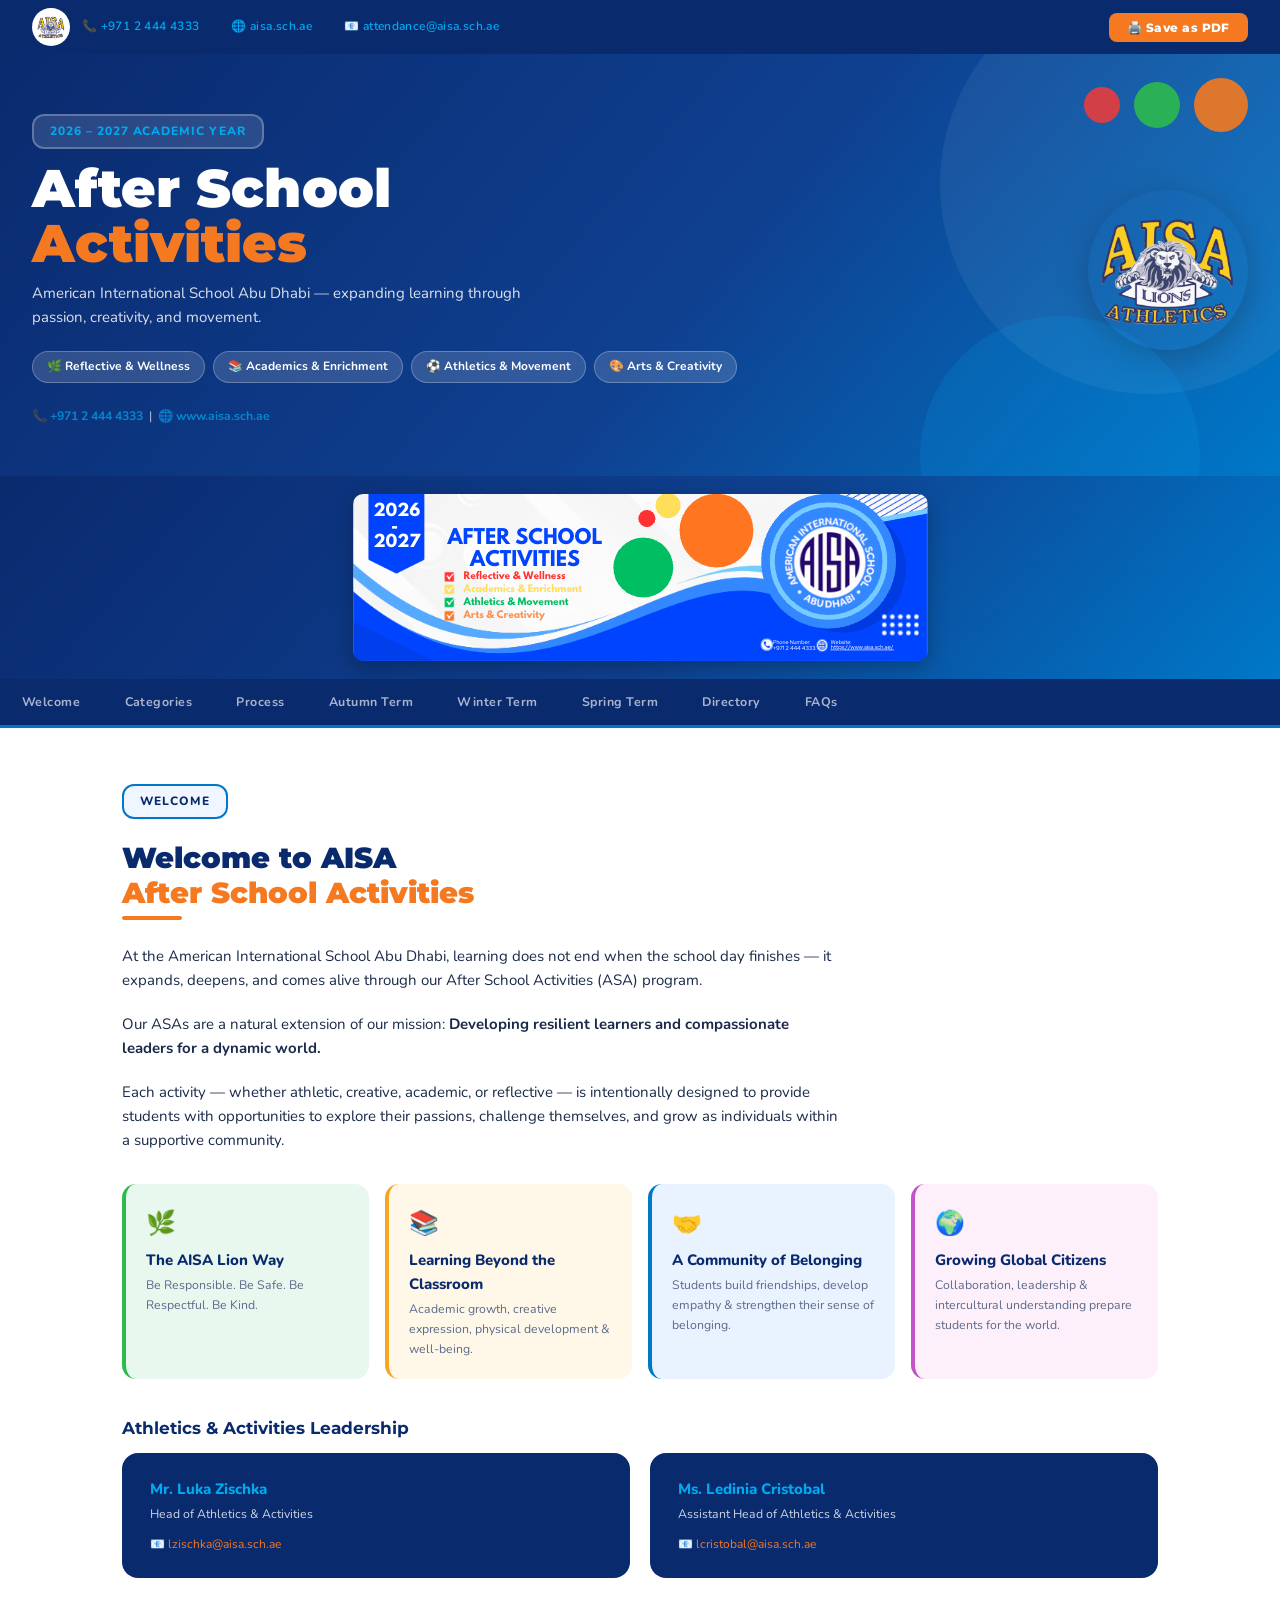
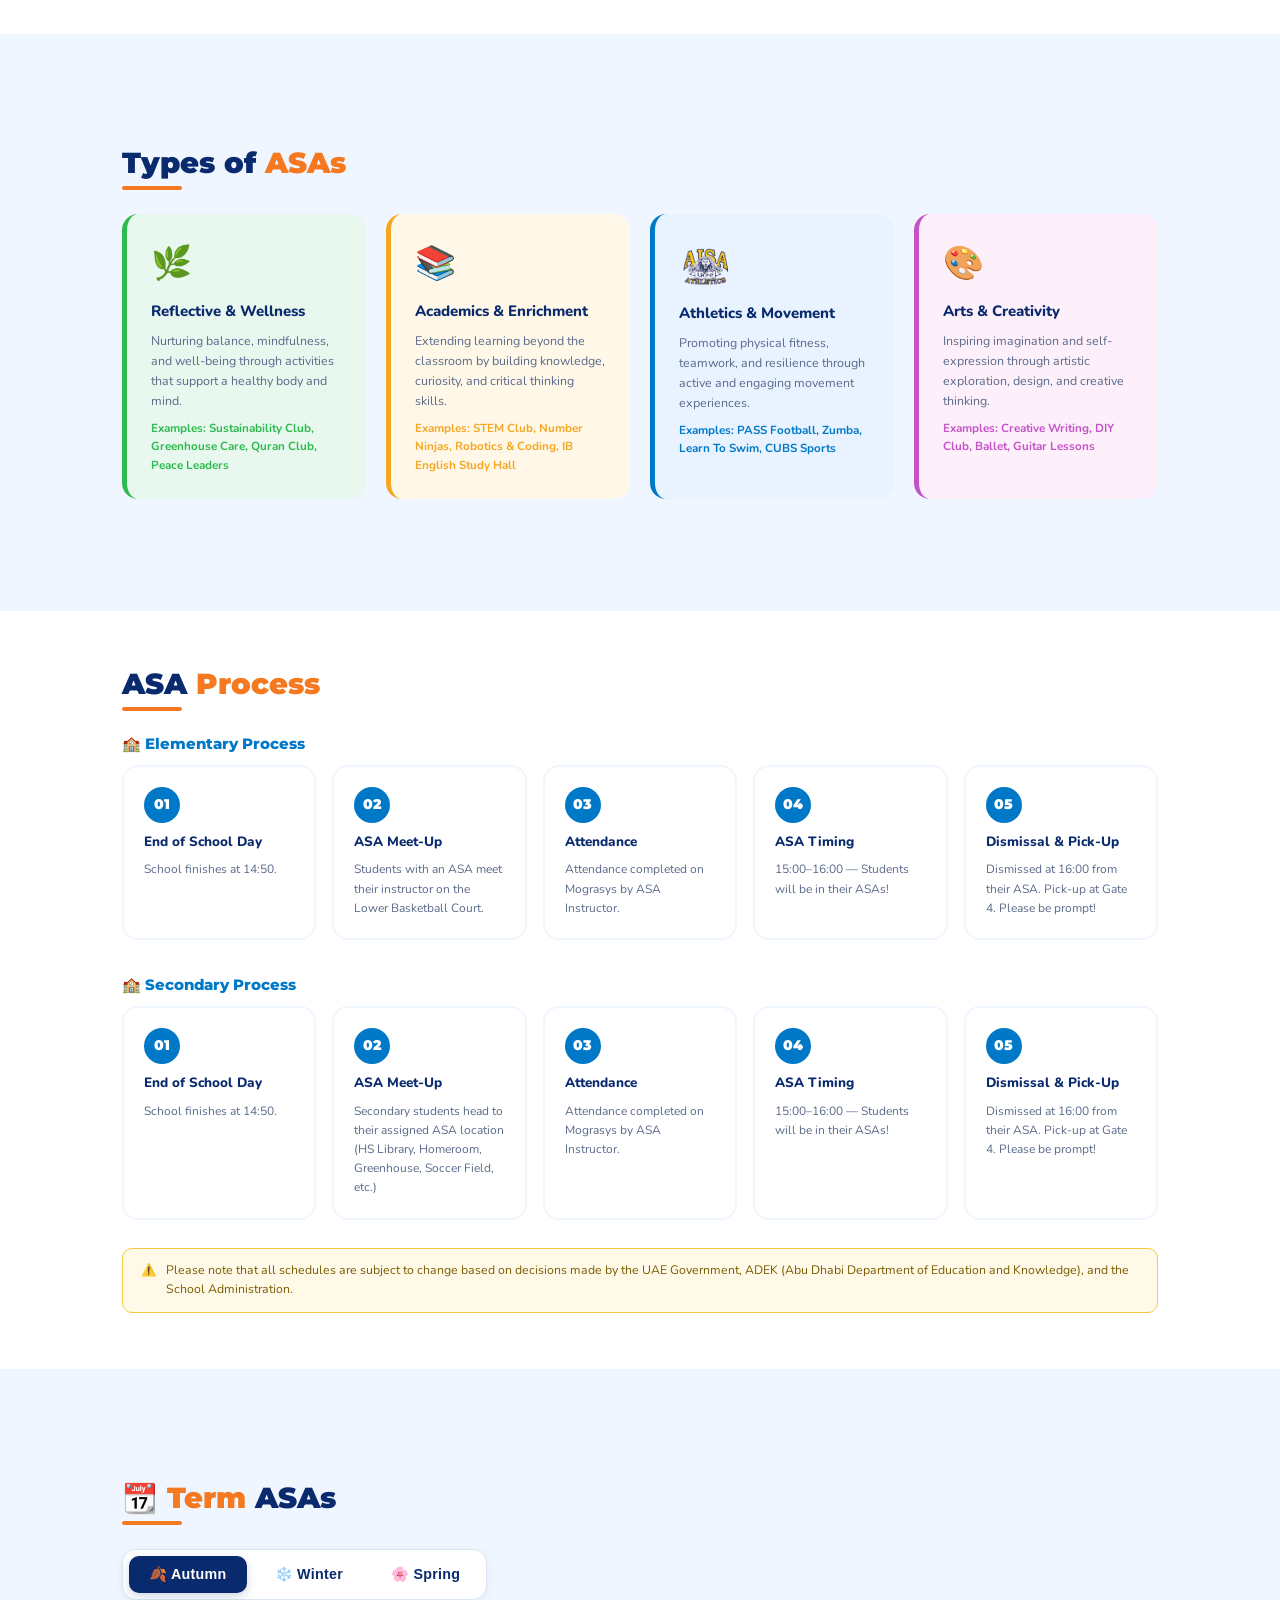
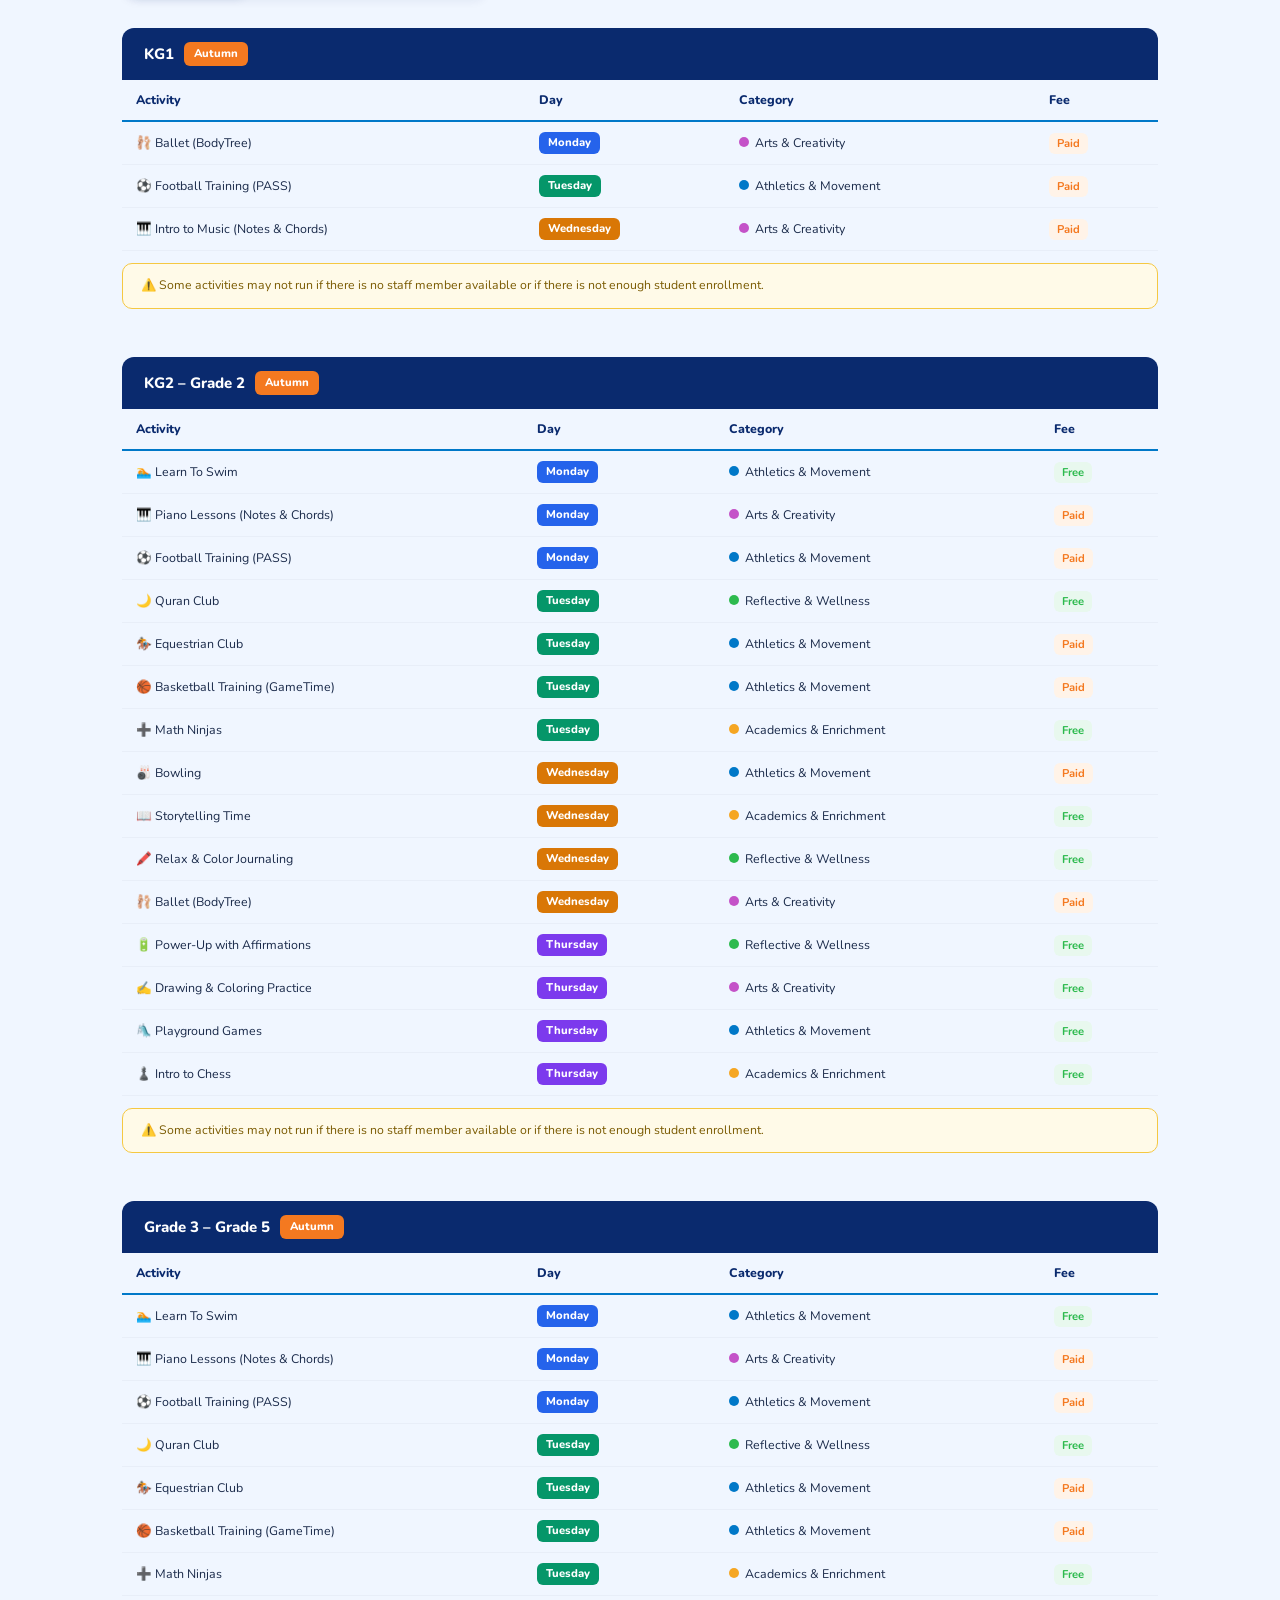
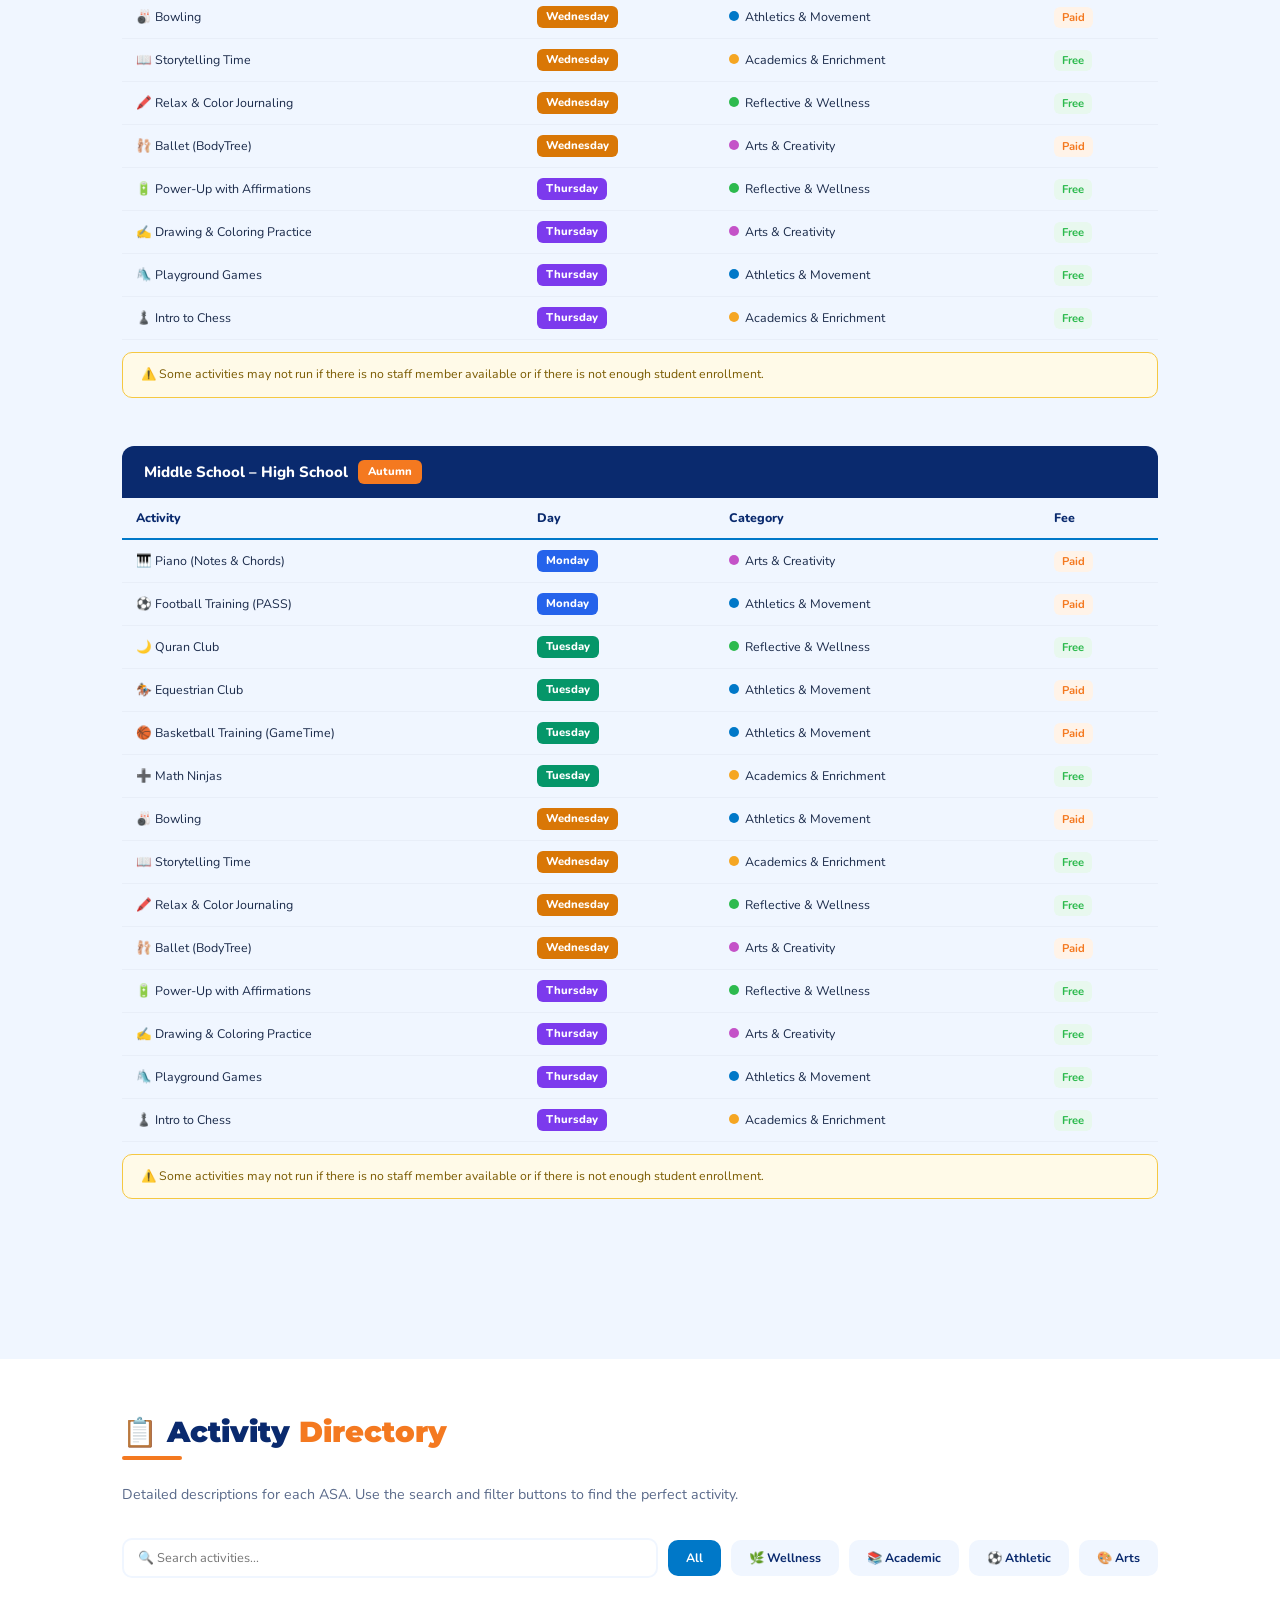
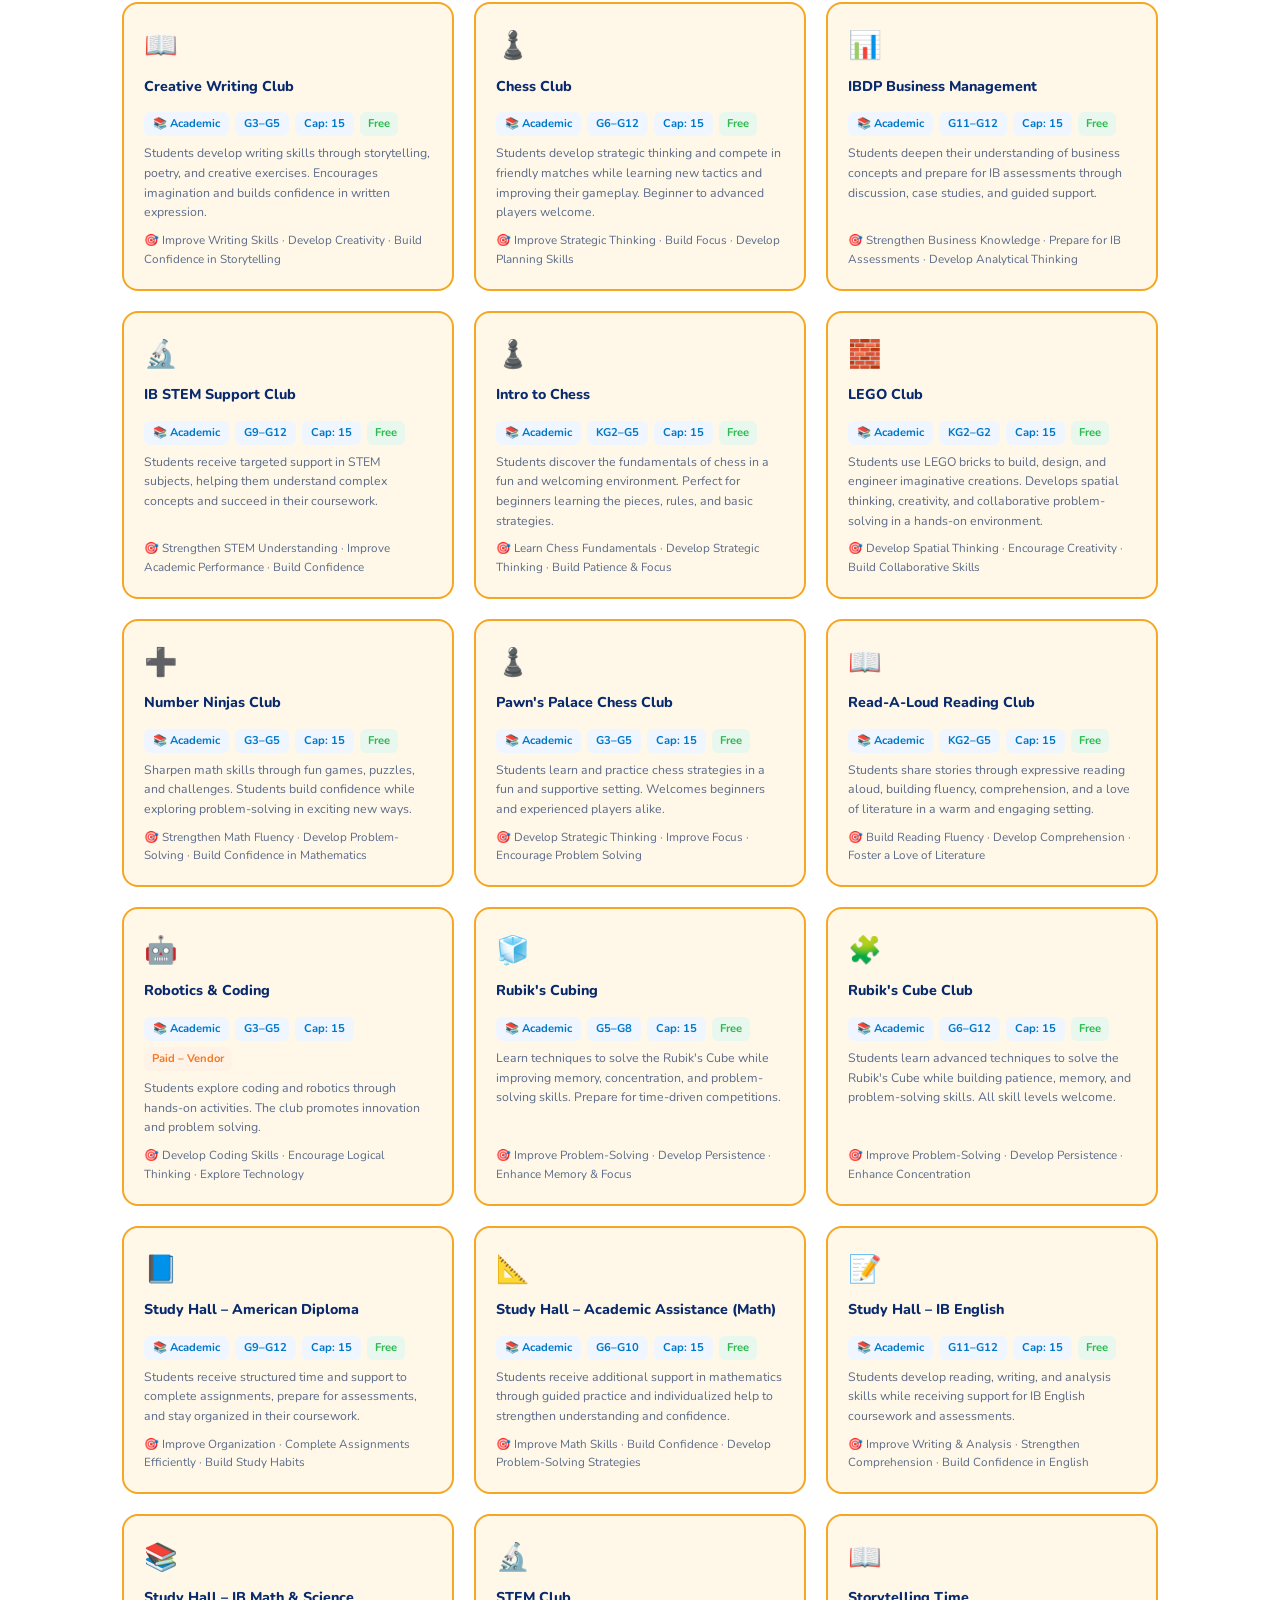
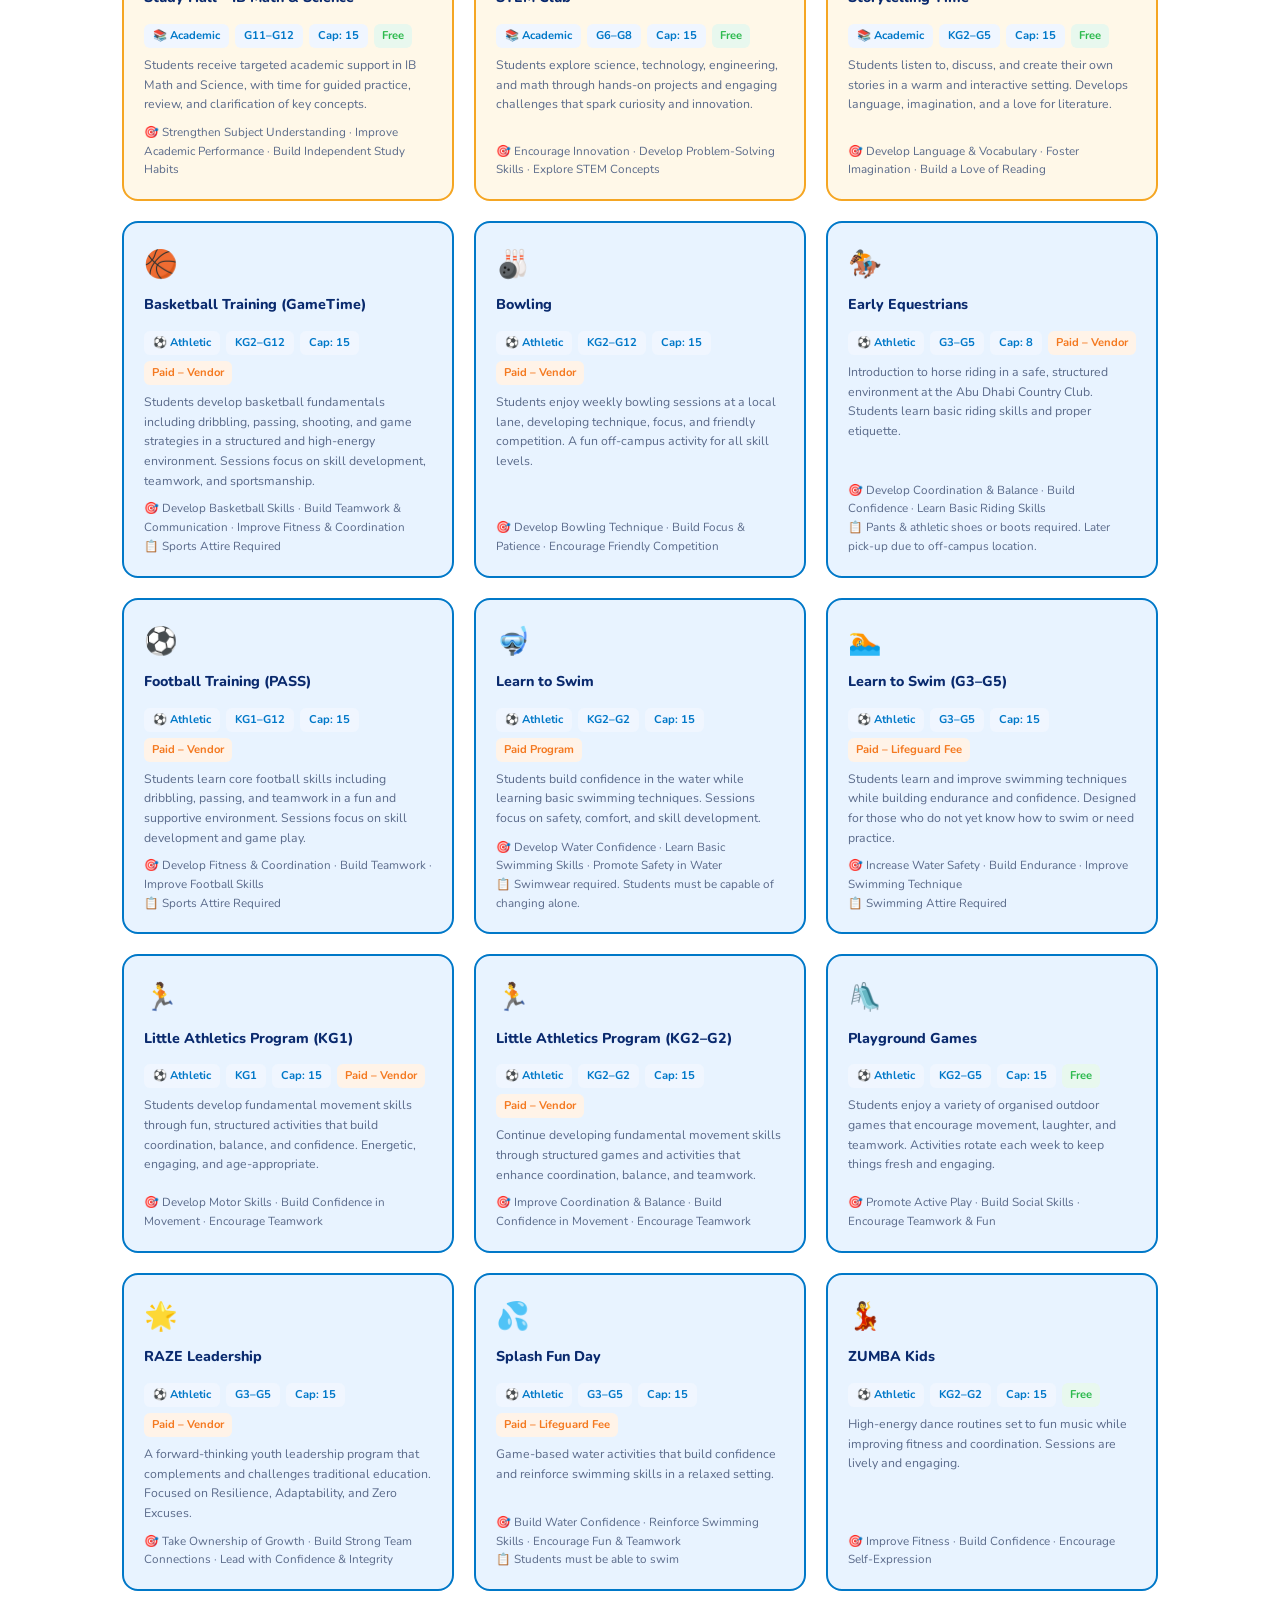
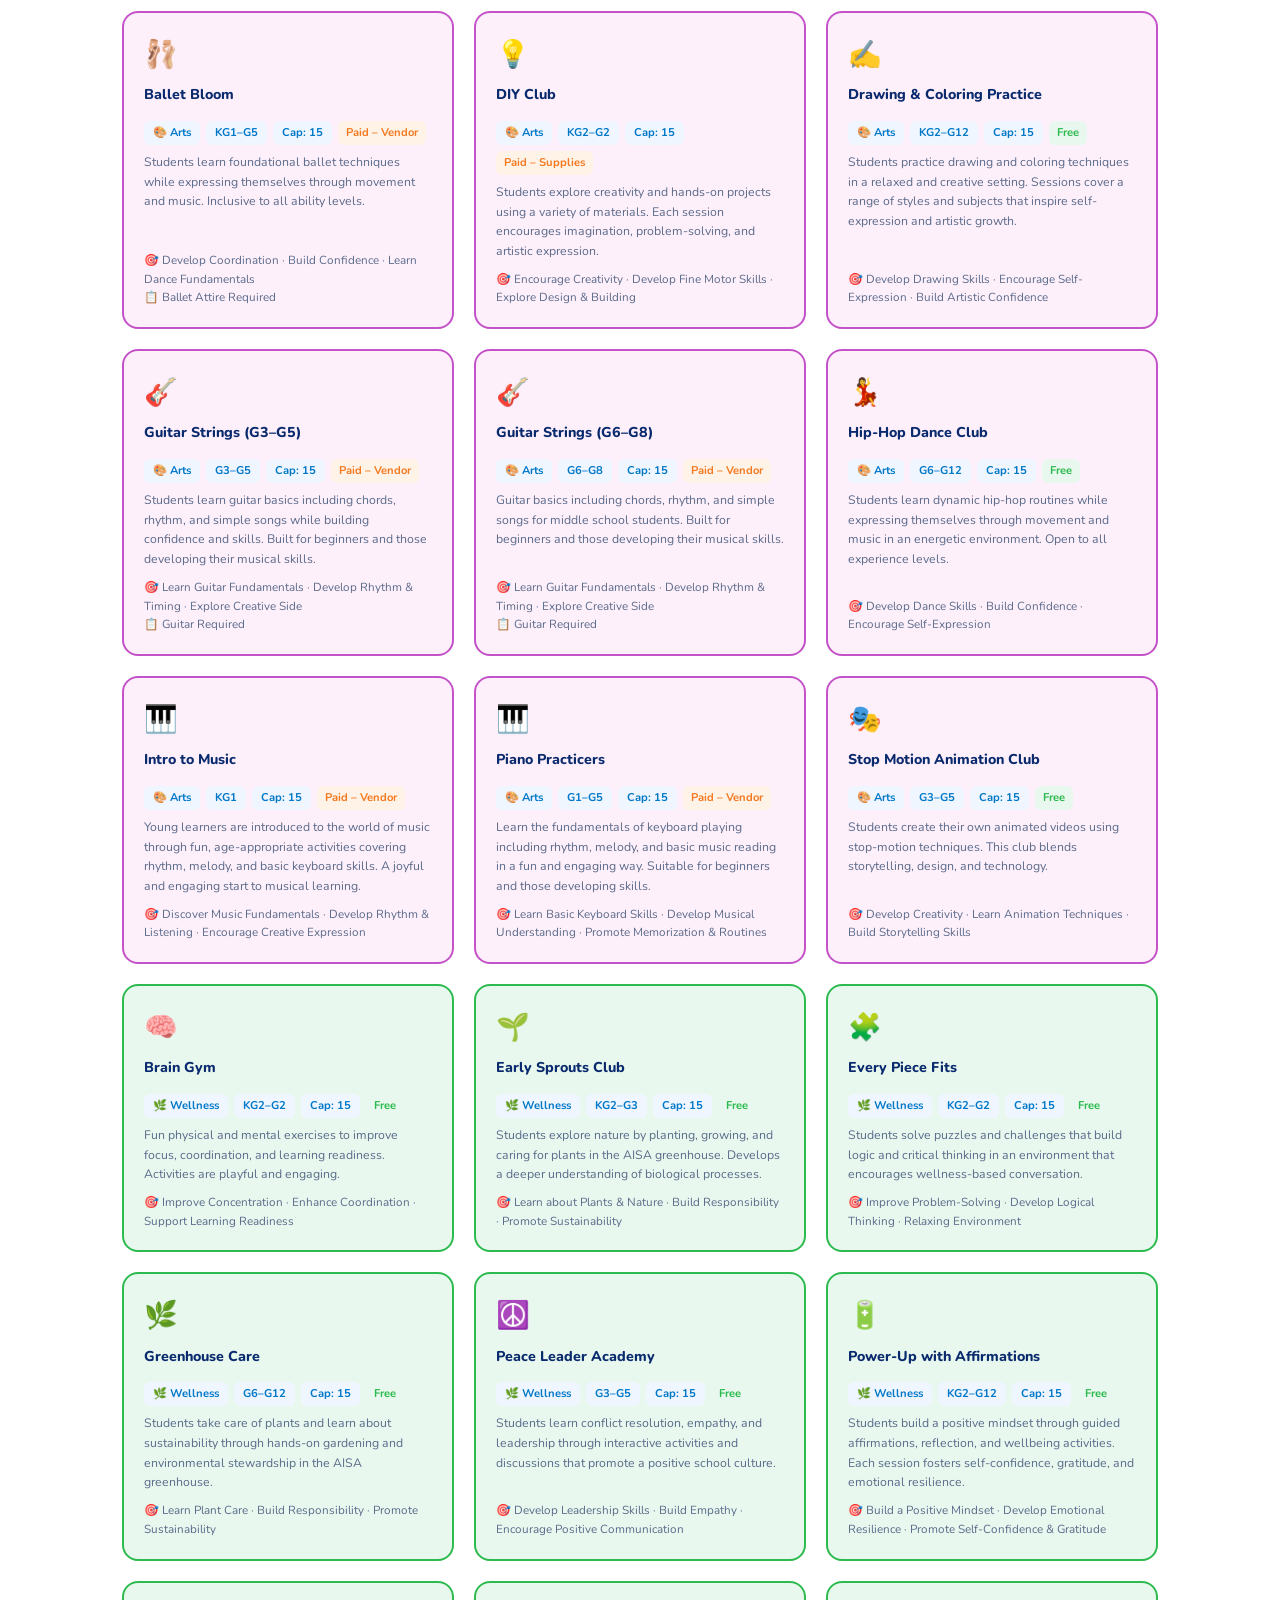
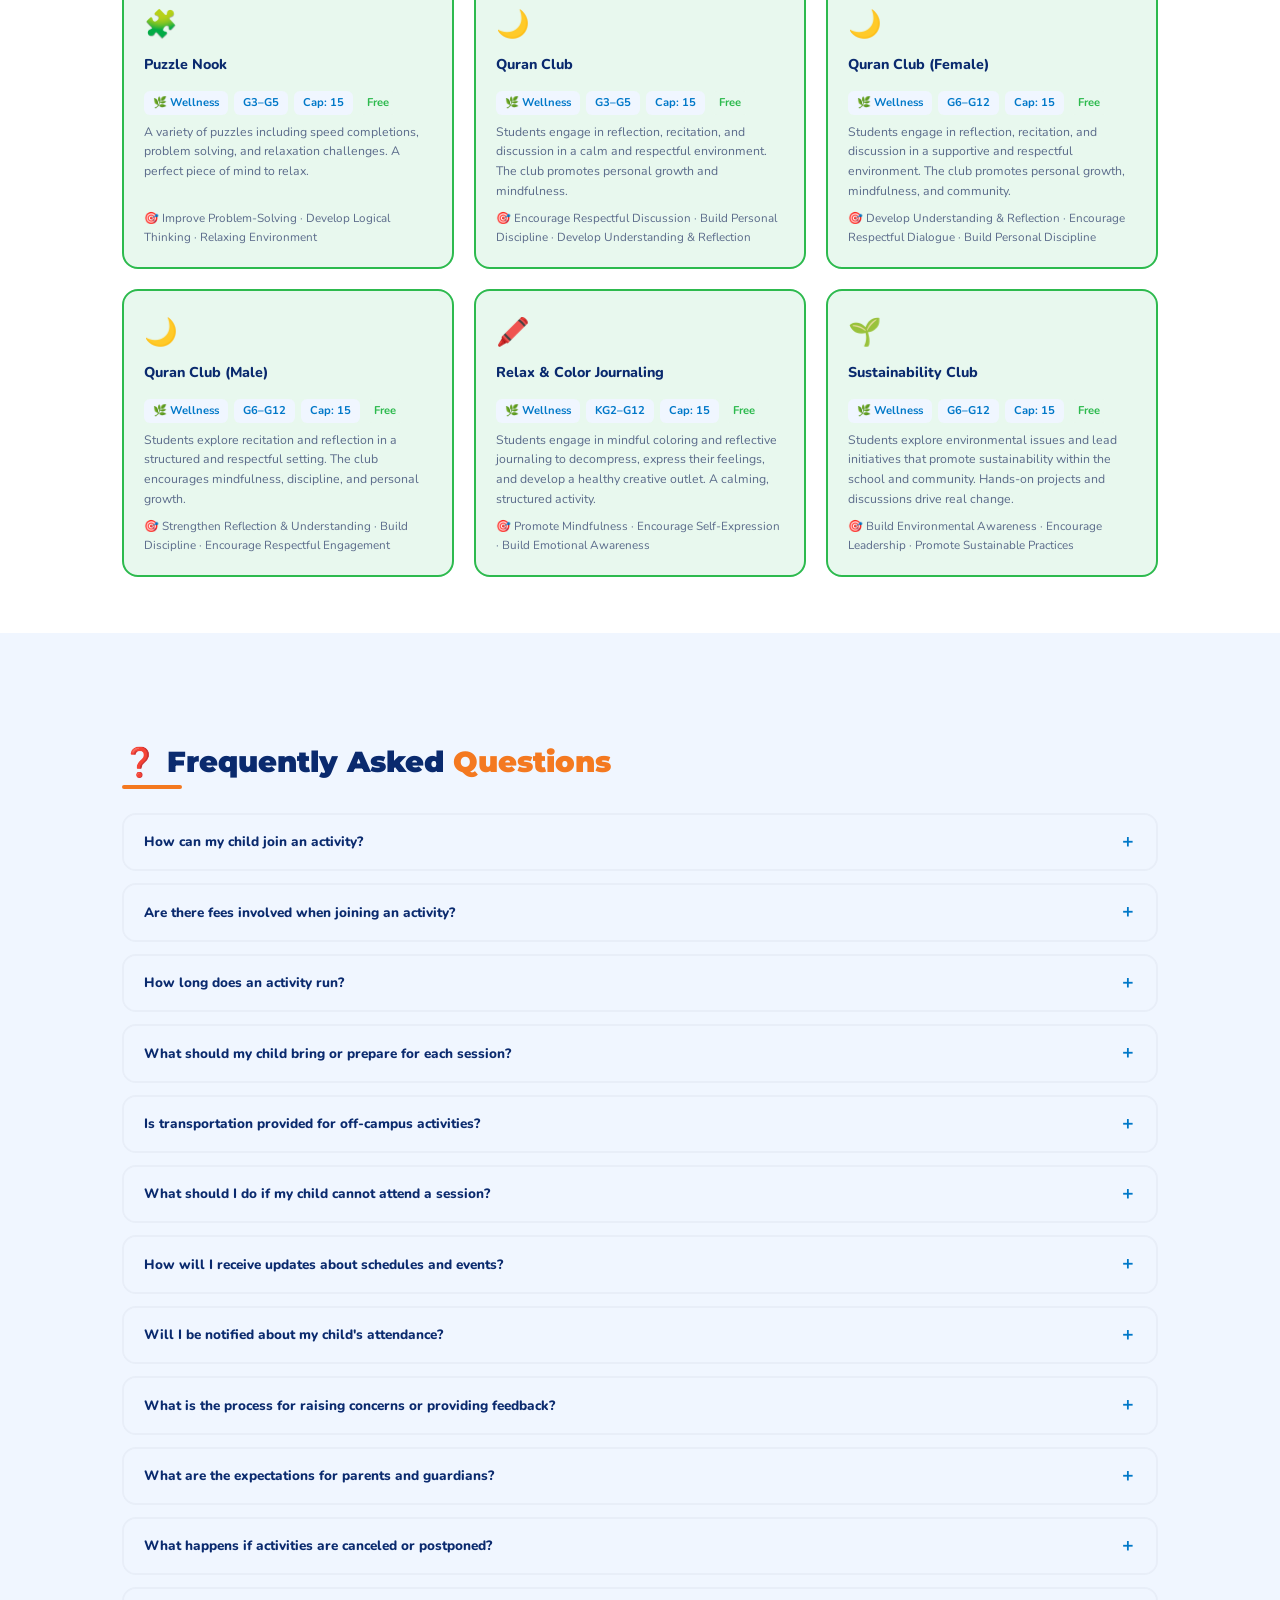
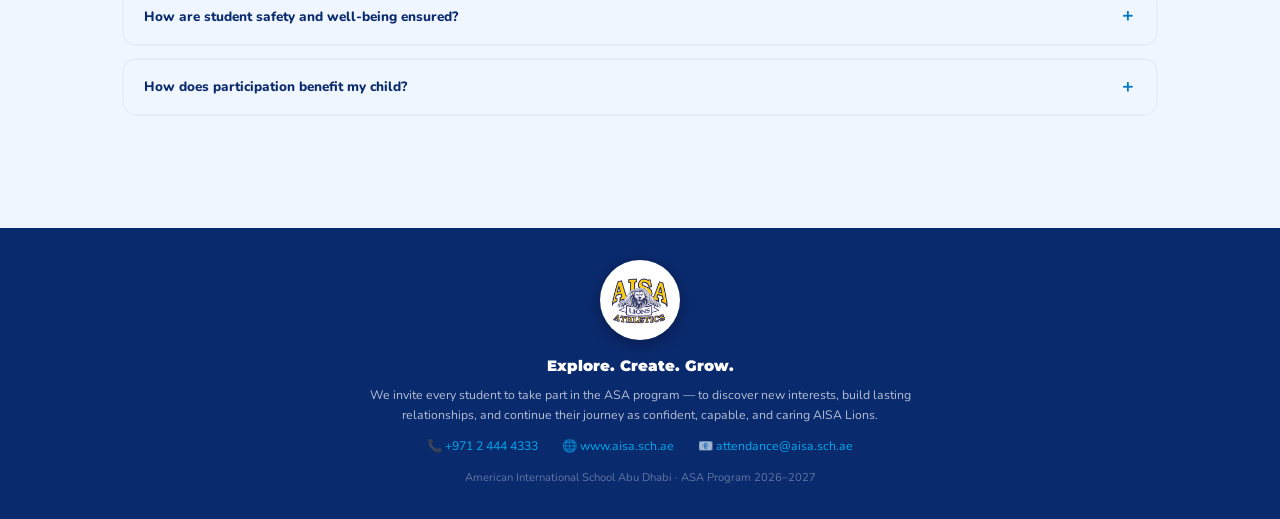
==== index.html @ 5c597be8 "Fix banner strip cropping and replace broken logo references The ASA banner strip was showing only t" ====
<!DOCTYPE html>
<html lang="en">
<head>
<meta charset="UTF-8"/>
<meta name="viewport" content="width=device-width, initial-scale=1.0"/>
<title>AISA After School Activities 2026–2027</title>
<link href="https://fonts.googleapis.com/css2?family=Nunito:wght@400;600;700;800;900&family=Montserrat:wght@700;800;900&display=swap" rel="stylesheet"/>
<style>
/* ═══════════════════════════════════════
   VARIABLES — easy to update
═══════════════════════════════════════ */
:root {
  --navy:    #0a2a6e;
  --blue:    #0078c8;
  --sky:     #00aaee;
  --orange:  #f47920;
  --green:   #2dba4e;
  --yellow:  #f5c842;
  --white:   #ffffff;
  --light:   #f0f6ff;
  --text:    #1a2a4a;
  --muted:   #5a6a8a;

  /* Category colours */
  --wellness-bg: #e8f8ee;
  --wellness-accent: #2dba4e;
  --academic-bg:  #fff8e8;
  --academic-accent: #f5a623;
  --athletic-bg:  #e8f3ff;
  --athletic-accent: #0078c8;
  --arts-bg:      #fef0fb;
  --arts-accent:  #c452c8;

  /* School year — change here to update everywhere */
  --year: "2026–2027";

  font-size: 15px;
}

/* ═══════════════════════════════════════
   RESET & BASE
═══════════════════════════════════════ */
*,*::before,*::after{box-sizing:border-box;margin:0;padding:0}
html{scroll-behavior:smooth}
body{font-family:'Nunito',sans-serif;color:var(--text);background:#fff;line-height:1.6}
a{color:inherit;text-decoration:none}
h1,h2,h3,h4{font-family:'Montserrat',sans-serif;line-height:1.2}
img{max-width:100%}

/* ═══════════════════════════════════════
   PRINT / SAVE AS PDF
═══════════════════════════════════════ */
@media print{
  .no-print{display:none!important}
  body{font-size:11pt}
  .hero{padding:20px;min-height:auto}
  section{page-break-inside:avoid}
  .card{break-inside:avoid}
}

/* ═══════════════════════════════════════
   TOP BAR
═══════════════════════════════════════ */
.topbar{
  background:var(--navy);
  color:#fff;
  display:flex;align-items:center;justify-content:space-between;
  padding:8px 32px;
  font-size:0.82rem;font-weight:600;letter-spacing:.03em;
  position:sticky;top:0;z-index:1000;
}
.topbar a{color:var(--sky);transition:opacity .2s}
.topbar a:hover{opacity:.8}
.topbar .contact span{margin-right:16px}
.save-btn{
  background:var(--orange);color:#fff;
  border:none;border-radius:8px;
  padding:7px 18px;font-size:.82rem;font-weight:800;
  cursor:pointer;letter-spacing:.04em;
  transition:transform .15s,box-shadow .15s;
  font-family:'Montserrat',sans-serif;
}
.save-btn:hover{transform:translateY(-1px);box-shadow:0 4px 12px rgba(244,121,32,.5)}

/* ═══════════════════════════════════════
   HERO
═══════════════════════════════════════ */
.hero{
  background: linear-gradient(130deg, var(--navy) 0%, #0f4090 55%, var(--blue) 100%);
  color:#fff;
  padding:60px 32px 50px;
  position:relative;overflow:hidden;
  display:flex;align-items:center;gap:40px;
  flex-wrap:wrap;
}
.hero::before{
  content:'';position:absolute;right:-80px;top:-80px;
  width:420px;height:420px;border-radius:50%;
  background:rgba(255,255,255,.06);
}
.hero::after{
  content:'';position:absolute;right:80px;bottom:-120px;
  width:280px;height:280px;border-radius:50%;
  background:rgba(0,170,238,.15);
}
.hero-blobs{position:absolute;right:32px;top:24px;display:flex;gap:14px;align-items:center;opacity:.9}
.blob{border-radius:50%;display:inline-block}
.blob-red{width:36px;height:36px;background:#e83c3c}
.blob-orange{width:54px;height:54px;background:var(--orange)}
.blob-green{width:46px;height:46px;background:var(--green)}
.hero-badge{
  background:rgba(255,255,255,.13);
  border:2px solid rgba(255,255,255,.25);
  border-radius:12px;
  padding:6px 16px;
  font-size:.8rem;font-weight:800;letter-spacing:.08em;
  text-transform:uppercase;color:var(--sky);
  margin-bottom:12px;display:inline-block;
}
.hero-title{font-size:clamp(2.2rem,5vw,3.5rem);font-weight:900;line-height:1.05;margin-bottom:10px}
.hero-title span{color:var(--orange)}
.hero-sub{font-size:1rem;opacity:.85;max-width:500px;margin-bottom:22px}
.hero-pills{display:flex;flex-wrap:wrap;gap:8px;margin-bottom:24px}
.pill{
  background:rgba(255,255,255,.15);border:1px solid rgba(255,255,255,.25);
  border-radius:20px;padding:5px 14px;font-size:.8rem;font-weight:700;
}
.hero-contact{font-size:.82rem;opacity:.7}
.hero-contact a{color:var(--sky);font-weight:700}
.hero-logo{
  background:transparent;border-radius:50%;width:160px;height:160px;
  display:flex;align-items:center;justify-content:center;
  flex-shrink:0;
  box-shadow:0 8px 32px rgba(0,0,0,.25);
  overflow:hidden;
}
.hero-logo img{width:100%;height:100%;object-fit:contain;border-radius:50%}
.topbar-logo{height:38px;width:38px;object-fit:contain;border-radius:50%;flex-shrink:0;background:#fff;padding:3px}
.asa-banner-strip{
  width:100%;display:block;line-height:0;text-align:center;
  background:linear-gradient(130deg, var(--navy) 0%, #0f4090 55%, var(--blue) 100%);
  padding:18px 16px;
}
.asa-banner-strip img{
  max-width:100%;width:auto;height:auto;
  display:inline-block;
  border-radius:10px;
  box-shadow:0 6px 20px rgba(0,0,0,.25);
}
.footer-logo{width:80px;height:80px;object-fit:contain;border-radius:50%;
  margin:0 auto 14px;display:block;background:#fff;padding:6px;
  box-shadow:0 4px 16px rgba(0,0,0,.3)}

/* ═══════════════════════════════════════
   NAV TABS
═══════════════════════════════════════ */
.nav-tabs{
  background:var(--navy);
  display:flex;overflow-x:auto;
  scrollbar-width:none;
  position:sticky;top:42px;z-index:999;
  border-bottom:3px solid var(--blue);
}
.nav-tabs::-webkit-scrollbar{display:none}
.nav-tabs a{
  color:rgba(255,255,255,.65);
  padding:13px 22px;
  font-size:.83rem;font-weight:700;letter-spacing:.04em;
  white-space:nowrap;
  border-bottom:3px solid transparent;
  margin-bottom:-3px;
  transition:color .2s,border-color .2s;
}
.nav-tabs a:hover,.nav-tabs a.active{color:#fff;border-color:var(--orange)}

/* ═══════════════════════════════════════
   SECTION WRAPPER
═══════════════════════════════════════ */
.section{padding:56px 32px;max-width:1100px;margin:0 auto}
.section-title{
  font-size:1.9rem;font-weight:900;color:var(--navy);
  margin-bottom:6px;
}
.section-title span{color:var(--orange)}
.section-sub{color:var(--muted);font-size:.95rem;margin-bottom:32px}
.divider{height:4px;width:60px;background:var(--orange);border-radius:4px;margin-bottom:24px}

/* ═══════════════════════════════════════
   BAND (full-width coloured stripe)
═══════════════════════════════════════ */
.band{background:var(--light);padding:56px 0}
.band .section{padding-top:0;padding-bottom:0}

/* ═══════════════════════════════════════
   TERM TABS
═══════════════════════════════════════ */
.term-tabs{
  display:flex;gap:8px;flex-wrap:wrap;
  margin:8px 0 28px;
  padding:6px;
  background:#fff;
  border:1px solid #dbe7f3;
  border-radius:14px;
  box-shadow:0 2px 8px rgba(10,42,110,.06);
  width:fit-content;max-width:100%;
}
.term-tab{
  appearance:none;border:0;cursor:pointer;
  background:transparent;color:var(--navy);
  padding:10px 20px;border-radius:10px;
  font-size:.95rem;font-weight:800;letter-spacing:.02em;
  display:inline-flex;align-items:center;gap:6px;
  transition:background .18s,color .18s,box-shadow .18s;
}
.term-tab:hover{background:var(--light)}
.term-tab.active{
  background:var(--navy);color:#fff;
  box-shadow:0 4px 10px rgba(10,42,110,.18);
}
.term-tab:focus-visible{outline:2px solid var(--orange);outline-offset:2px}
.term-panel{display:none}
.term-panel.active{display:block}
@media print{
  .term-tabs{display:none}
  .term-panel{display:block !important;page-break-before:always}
  .term-panel:first-of-type{page-break-before:auto}
}

/* ═══════════════════════════════════════
   LEADERSHIP TABLE
═══════════════════════════════════════ */
.staff-grid{display:flex;gap:20px;flex-wrap:wrap}
.staff-card{
  background:var(--navy);color:#fff;border-radius:16px;
  padding:24px 28px;flex:1;min-width:230px;
  display:flex;flex-direction:column;gap:4px;
}
.staff-card .name{font-weight:800;font-size:1rem;color:var(--sky)}
.staff-card .role{font-size:.82rem;opacity:.8}
.staff-card .email{font-size:.8rem;color:var(--orange);margin-top:6px}

/* ═══════════════════════════════════════
   CATEGORIES
═══════════════════════════════════════ */
.cat-grid{display:grid;grid-template-columns:repeat(auto-fit,minmax(220px,1fr));gap:20px}
.cat-card{
  border-radius:16px;padding:24px;
  display:flex;flex-direction:column;gap:8px;
}
.cat-card .cat-icon{font-size:2.2rem}
.cat-card .cat-name{font-weight:800;font-size:1rem;color:var(--navy)}
.cat-card .cat-desc{font-size:.83rem;color:var(--muted)}
.cat-card.wellness{background:var(--wellness-bg);border-left:5px solid var(--wellness-accent)}
.cat-card.academic{background:var(--academic-bg);border-left:5px solid var(--academic-accent)}
.cat-card.athletic{background:var(--athletic-bg);border-left:5px solid var(--athletic-accent)}
.cat-card.arts{background:var(--arts-bg);border-left:5px solid var(--arts-accent)}

/* ═══════════════════════════════════════
   PROCESS STEPS
═══════════════════════════════════════ */
.steps{display:flex;flex-wrap:wrap;gap:16px}
.step{
  flex:1;min-width:160px;
  background:#fff;border:2px solid var(--light);border-radius:16px;
  padding:20px;display:flex;flex-direction:column;gap:8px;
  transition:box-shadow .2s;
}
.step:hover{box-shadow:0 6px 24px rgba(0,120,200,.12)}
.step-num{
  width:36px;height:36px;background:var(--blue);color:#fff;
  border-radius:50%;display:flex;align-items:center;justify-content:center;
  font-weight:900;font-size:.9rem;font-family:'Montserrat',sans-serif;
}
.step-title{font-weight:800;font-size:.9rem;color:var(--navy)}
.step-desc{font-size:.8rem;color:var(--muted)}

/* ═══════════════════════════════════════
   TERM / SCHEDULE TABLES
═══════════════════════════════════════ */
.term-section{margin-bottom:48px}
.term-title{
  background:var(--navy);color:#fff;
  border-radius:12px 12px 0 0;
  padding:14px 22px;
  font-size:1rem;font-weight:800;display:flex;align-items:center;gap:10px;
}
.term-title .term-badge{
  background:var(--orange);border-radius:6px;padding:3px 10px;font-size:.75rem;
}
.grade-block{margin-bottom:8px}
.grade-header{
  background:var(--blue);color:#fff;
  padding:10px 22px;font-size:.85rem;font-weight:800;
}
table.asa-table{width:100%;border-collapse:collapse;font-size:.83rem}
table.asa-table th{
  background:var(--light);color:var(--navy);
  padding:10px 14px;font-weight:800;text-align:left;
  border-bottom:2px solid var(--blue);
}
table.asa-table td{padding:10px 14px;border-bottom:1px solid #e8eef8;vertical-align:middle}
table.asa-table tr:hover td{background:#f6faff}
.badge-free{background:#e8f8ee;color:var(--wellness-accent);font-weight:700;font-size:.75rem;padding:3px 8px;border-radius:6px}
.badge-paid{background:#fff3e8;color:var(--orange);font-weight:700;font-size:.75rem;padding:3px 8px;border-radius:6px}
.type-dot{
  display:inline-block;width:10px;height:10px;border-radius:50%;margin-right:6px;
}
.type-wellness{background:var(--wellness-accent)}
.type-academic{background:var(--academic-accent)}
.type-athletic{background:var(--athletic-accent)}
.type-arts{background:var(--arts-accent)}
.warning-box{
  background:#fffae8;border:1px solid #f5c842;border-radius:10px;
  padding:12px 18px;font-size:.82rem;color:#7a5a00;margin-top:12px;
  display:flex;gap:10px;align-items:flex-start;
}

/* ═══════════════════════════════════════
   ACTIVITY CARDS (directory)
═══════════════════════════════════════ */
.dir-grid{display:grid;grid-template-columns:repeat(auto-fill,minmax(280px,1fr));gap:20px}
.dir-card{
  border-radius:16px;border:2px solid #e8eef8;
  padding:20px;
  transition:transform .18s,box-shadow .18s;
  display:flex;flex-direction:column;gap:8px;
}
.dir-card:hover{transform:translateY(-3px);box-shadow:0 8px 28px rgba(0,40,120,.1)}
.dir-card .dc-icon{font-size:1.8rem}
.dir-card .dc-name{font-weight:800;color:var(--navy);font-size:.95rem}
.dir-card .dc-desc{font-size:.82rem;color:var(--muted);flex:1}
.dir-card .dc-meta{display:flex;flex-wrap:wrap;gap:6px;margin-top:6px}
.meta-tag{
  background:var(--light);border-radius:6px;padding:3px 9px;
  font-size:.75rem;font-weight:700;color:var(--blue);
}
.dir-card .dc-goals{font-size:.78rem;color:var(--muted)}
.dir-card.wc{border-color:var(--wellness-accent);background:var(--wellness-bg)}
.dir-card.ac{border-color:var(--academic-accent);background:var(--academic-bg)}
.dir-card.atc{border-color:var(--athletic-accent);background:var(--athletic-bg)}
.dir-card.arc{border-color:var(--arts-accent);background:var(--arts-bg)}

/* ═══════════════════════════════════════
   FAQ
═══════════════════════════════════════ */
.faq-list{display:flex;flex-direction:column;gap:12px}
.faq-item{
  border:2px solid #e8eef8;border-radius:14px;overflow:hidden;
}
.faq-q{
  background:var(--light);padding:14px 20px;
  font-weight:800;font-size:.9rem;color:var(--navy);
  cursor:pointer;display:flex;justify-content:space-between;align-items:center;
  user-select:none;
}
.faq-q::after{content:'＋';color:var(--blue);font-size:1.1rem}
.faq-item.open .faq-q::after{content:'－'}
.faq-a{
  display:none;padding:14px 20px;font-size:.85rem;color:var(--muted);
  background:#fff;border-top:1px solid #e8eef8;
}
.faq-item.open .faq-a{display:block}

/* ═══════════════════════════════════════
   FOOTER
═══════════════════════════════════════ */
footer{
  background:var(--navy);color:rgba(255,255,255,.7);
  text-align:center;padding:32px;font-size:.82rem;
}
footer a{color:var(--sky)}
footer strong{color:#fff}

/* ═══════════════════════════════════════
   FILTER BAR (directory search)
═══════════════════════════════════════ */
.filter-bar{
  display:flex;flex-wrap:wrap;gap:10px;margin-bottom:24px;align-items:center;
}
.filter-bar input{
  flex:1;min-width:200px;
  border:2px solid var(--light);border-radius:10px;
  padding:9px 14px;font-family:'Nunito',sans-serif;font-size:.85rem;
  outline:none;transition:border-color .2s;
}
.filter-bar input:focus{border-color:var(--blue)}
.filter-btn{
  background:var(--light);border:2px solid var(--light);border-radius:10px;
  padding:8px 16px;font-size:.82rem;font-weight:700;color:var(--navy);
  cursor:pointer;transition:background .15s,border-color .15s;
  font-family:'Nunito',sans-serif;
}
.filter-btn:hover,.filter-btn.active{background:var(--blue);border-color:var(--blue);color:#fff}

/* ═══════════════════════════════════════
   DAY-OF-WEEK COLOUR CHIPS
═══════════════════════════════════════ */
.day-chip{
  display:inline-block;border-radius:6px;
  padding:2px 9px;font-size:.75rem;font-weight:800;
  white-space:nowrap;color:#fff;
}
.day-monday   {background:#2563eb}
.day-tuesday  {background:#059669}
.day-wednesday{background:#d97706}
.day-thursday {background:#7c3aed}
.day-friday   {background:#dc2626}

/* ═══════════════════════════════════════
   ACTIVITY MODAL
═══════════════════════════════════════ */
.act-overlay{
  display:none;position:fixed;inset:0;z-index:2000;
  background:rgba(10,42,110,.55);backdrop-filter:blur(4px);
  align-items:center;justify-content:center;padding:20px;
}
.act-overlay.open{display:flex}
.act-box{
  background:#fff;border-radius:20px;
  max-width:520px;width:100%;max-height:88vh;overflow-y:auto;
  padding:28px 28px 24px;position:relative;
  box-shadow:0 24px 64px rgba(0,0,0,.25);
}
.act-close{
  position:absolute;top:14px;right:16px;
  background:var(--light);border:none;border-radius:50%;
  width:32px;height:32px;font-size:1.1rem;cursor:pointer;
  display:flex;align-items:center;justify-content:center;
  font-family:'Montserrat',sans-serif;font-weight:900;
  color:var(--navy);transition:background .15s;
}
.act-close:hover{background:#e0e8f4}
.act-icon-lg{font-size:2.4rem;margin-bottom:8px}
.act-modal-name{font-family:'Montserrat',sans-serif;font-weight:900;
  font-size:1.3rem;color:var(--navy);margin-bottom:10px}
.act-chips{display:flex;flex-wrap:wrap;gap:6px;margin-bottom:14px}
.act-chip{background:var(--light);border-radius:6px;padding:3px 10px;
  font-size:.75rem;font-weight:700;color:var(--blue)}
.act-desc{font-size:.87rem;color:var(--muted);margin-bottom:12px;line-height:1.65}
.act-goals-list{margin:0 0 12px 0;padding-left:18px;font-size:.83rem;color:var(--text)}
.act-goals-list li{margin-bottom:4px}
.act-footer{display:flex;flex-wrap:wrap;gap:8px;margin-top:10px;font-size:.8rem}
.act-fee{font-weight:700;padding:4px 10px;border-radius:8px}
.act-fee.free{background:#e8f8ee;color:var(--wellness-accent)}
.act-fee.paid{background:#fff3e8;color:var(--orange)}
.act-req{color:var(--muted);font-size:.8rem;padding:4px 0}
.act-why{margin-top:12px;background:var(--light);border-radius:10px;
  padding:12px 14px;font-size:.82rem;color:var(--navy)}
.act-why strong{display:block;margin-bottom:4px}
.dir-card{cursor:pointer}

/* ═══════════════════════════════════════
   RESPONSIVE
═══════════════════════════════════════ */
@media(max-width:600px){
  .topbar{flex-direction:column;gap:8px;text-align:center}
  .hero{padding:40px 20px 36px}
  .section{padding:36px 20px}
  .hero-blobs{display:none}
  table.asa-table{font-size:.75rem}
  table.asa-table td,table.asa-table th{padding:8px 10px}
}
</style>
</head>
<body>

<!-- ═══ TOP BAR ═══ -->
<div class="topbar no-print" style="display:flex;align-items:center;gap:16px;flex-wrap:wrap">
  <div style="display:flex;align-items:center;gap:12px">
    <img src="aisa-lions-athletics.png" alt="AISA Lions Athletics" class="topbar-logo"/>
    <div class="contact" style="display:flex;gap:16px;flex-wrap:wrap;font-size:.8rem">
      <span>📞 <a href="tel:+97124444333">+971 2 444 4333</a></span>
      <span>🌐 <a href="https://www.aisa.sch.ae/" target="_blank">aisa.sch.ae</a></span>
      <span>📧 <a href="mailto:attendance@aisa.sch.ae">attendance@aisa.sch.ae</a></span>
    </div>
  </div>
  <button class="save-btn" onclick="window.print()">🖨️ Save as PDF</button>
</div>

<!-- ═══ HERO ═══ -->
<div class="hero" id="top">
  <div class="hero-blobs">
    <div class="blob blob-red"></div>
    <div class="blob blob-green"></div>
    <div class="blob blob-orange"></div>
  </div>
  <div style="flex:1;min-width:260px;position:relative;z-index:1">
    <div class="hero-badge">2026 – 2027 Academic Year</div>
    <h1 class="hero-title">After School<br/><span>Activities</span></h1>
    <p class="hero-sub">American International School Abu Dhabi — expanding learning through passion, creativity, and movement.</p>
    <div class="hero-pills">
      <div class="pill">🌿 Reflective &amp; Wellness</div>
      <div class="pill">📚 Academics &amp; Enrichment</div>
      <div class="pill">⚽️ Athletics &amp; Movement</div>
      <div class="pill">🎨 Arts &amp; Creativity</div>
    </div>
    <div class="hero-contact">
      📞 <a href="tel:+97124444333">+971 2 444 4333</a> &nbsp;|&nbsp;
      🌐 <a href="https://www.aisa.sch.ae/" target="_blank">www.aisa.sch.ae</a>
    </div>
  </div>
  <div class="hero-logo">
    <img src="aisa-lions-athletics.png" alt="AISA Lions Athletics"/>
  </div>
</div>

<!-- ═══ ASA BANNER ═══ -->
<div class="asa-banner-strip no-print">
  <img src="aisa-asa-banner.png" alt="AISA After School Activities 2026–2027"/>
</div>

<!-- ═══ NAV ═══ -->
<nav class="nav-tabs no-print">
  <a href="#welcome">Welcome</a>
  <a href="#categories">Categories</a>
  <a href="#process">Process</a>
  <a href="#autumn" data-term-link="autumn">Autumn Term</a>
  <a href="#winter" data-term-link="winter">Winter Term</a>
  <a href="#spring" data-term-link="spring">Spring Term</a>
  <a href="#directory">Directory</a>
  <a href="#faqs">FAQs</a>
</nav>

<!-- ═══════════════════════════════════════
     WELCOME
═══════════════════════════════════════ -->
<section class="section" id="welcome">
  <div class="hero-badge" style="background:var(--light);color:var(--navy);border:2px solid var(--blue)">Welcome</div>
  <h2 class="section-title" style="margin-top:10px">Welcome to AISA<br/><span>After School Activities</span></h2>
  <div class="divider"></div>
  <p style="max-width:720px;margin-bottom:20px">
    At the American International School Abu Dhabi, learning does not end when the school day finishes — it expands, deepens, and comes alive through our After School Activities (ASA) program.
  </p>
  <p style="max-width:720px;margin-bottom:20px">
    Our ASAs are a natural extension of our mission: <strong>Developing resilient learners and compassionate leaders for a dynamic world.</strong>
  </p>
  <p style="max-width:720px;margin-bottom:32px">
    Each activity — whether athletic, creative, academic, or reflective — is intentionally designed to provide students with opportunities to explore their passions, challenge themselves, and grow as individuals within a supportive community.
  </p>

  <!-- 4 pillars -->
  <div style="display:grid;grid-template-columns:repeat(auto-fit,minmax(200px,1fr));gap:16px;margin-bottom:40px">
    <div style="background:var(--wellness-bg);border-radius:14px;padding:20px;border-left:4px solid var(--wellness-accent)">
      <div style="font-size:1.6rem">🌿</div>
      <div style="font-weight:800;color:var(--navy);margin:6px 0 4px">The AISA Lion Way</div>
      <div style="font-size:.82rem;color:var(--muted)">Be Responsible. Be Safe. Be Respectful. Be Kind.</div>
    </div>
    <div style="background:var(--academic-bg);border-radius:14px;padding:20px;border-left:4px solid var(--academic-accent)">
      <div style="font-size:1.6rem">📚</div>
      <div style="font-weight:800;color:var(--navy);margin:6px 0 4px">Learning Beyond the Classroom</div>
      <div style="font-size:.82rem;color:var(--muted)">Academic growth, creative expression, physical development &amp; well-being.</div>
    </div>
    <div style="background:var(--athletic-bg);border-radius:14px;padding:20px;border-left:4px solid var(--athletic-accent)">
      <div style="font-size:1.6rem">🤝</div>
      <div style="font-weight:800;color:var(--navy);margin:6px 0 4px">A Community of Belonging</div>
      <div style="font-size:.82rem;color:var(--muted)">Students build friendships, develop empathy &amp; strengthen their sense of belonging.</div>
    </div>
    <div style="background:var(--arts-bg);border-radius:14px;padding:20px;border-left:4px solid var(--arts-accent)">
      <div style="font-size:1.6rem">🌍</div>
      <div style="font-weight:800;color:var(--navy);margin:6px 0 4px">Growing Global Citizens</div>
      <div style="font-size:.82rem;color:var(--muted)">Collaboration, leadership &amp; intercultural understanding prepare students for the world.</div>
    </div>
  </div>

  <!-- Leadership -->
  <h3 style="font-size:1.1rem;color:var(--navy);margin-bottom:14px">Athletics &amp; Activities Leadership</h3>
  <div class="staff-grid">
    <div class="staff-card">
      <div class="name">Mr. Luka Zischka</div>
      <div class="role">Head of Athletics &amp; Activities</div>
      <div class="email">📧 lzischka@aisa.sch.ae</div>
    </div>
    <div class="staff-card">
      <div class="name">Ms. Ledinia Cristobal</div>
      <div class="role">Assistant Head of Athletics &amp; Activities</div>
      <div class="email">📧 lcristobal@aisa.sch.ae</div>
    </div>
    <!-- ADD MORE STAFF HERE -->
  </div>
</section>

<!-- ═══════════════════════════════════════
     CATEGORIES
═══════════════════════════════════════ -->
<div class="band" id="categories">
  <div class="section" style="padding-top:56px;padding-bottom:56px">
    <h2 class="section-title">Types of <span>ASAs</span></h2>
    <div class="divider"></div>
    <div class="cat-grid">
      <div class="cat-card wellness">
        <div class="cat-icon">🌿</div>
        <div class="cat-name">Reflective &amp; Wellness</div>
        <div class="cat-desc">Nurturing balance, mindfulness, and well-being through activities that support a healthy body and mind.</div>
        <div style="font-size:.78rem;font-weight:700;color:var(--wellness-accent)">Examples: Sustainability Club, Greenhouse Care, Quran Club, Peace Leaders</div>
      </div>
      <div class="cat-card academic">
        <div class="cat-icon">📚</div>
        <div class="cat-name">Academics &amp; Enrichment</div>
        <div class="cat-desc">Extending learning beyond the classroom by building knowledge, curiosity, and critical thinking skills.</div>
        <div style="font-size:.78rem;font-weight:700;color:var(--academic-accent)">Examples: STEM Club, Number Ninjas, Robotics &amp; Coding, IB English Study Hall</div>
      </div>
      <div class="cat-card athletic">
        <div class="cat-icon"><img src="aisa-lions-athletics.png" alt="AISA Lions Athletics" style="width:54px;height:54px;object-fit:contain;vertical-align:middle"/></div>
        <div class="cat-name">Athletics &amp; Movement</div>
        <div class="cat-desc">Promoting physical fitness, teamwork, and resilience through active and engaging movement experiences.</div>
        <div style="font-size:.78rem;font-weight:700;color:var(--athletic-accent)">Examples: PASS Football, Zumba, Learn To Swim, CUBS Sports</div>
      </div>
      <div class="cat-card arts">
        <div class="cat-icon">🎨</div>
        <div class="cat-name">Arts &amp; Creativity</div>
        <div class="cat-desc">Inspiring imagination and self-expression through artistic exploration, design, and creative thinking.</div>
        <div style="font-size:.78rem;font-weight:700;color:var(--arts-accent)">Examples: Creative Writing, DIY Club, Ballet, Guitar Lessons</div>
      </div>
    </div>
  </div>
</div>

<!-- ═══════════════════════════════════════
     PROCESS
═══════════════════════════════════════ -->
<section class="section" id="process">
  <h2 class="section-title">ASA <span>Process</span></h2>
  <div class="divider"></div>

  <h3 style="font-size:1rem;color:var(--blue);margin-bottom:12px;font-weight:800">🏫 Elementary Process</h3>
  <div class="steps" style="margin-bottom:36px">
    <div class="step"><div class="step-num">01</div><div class="step-title">End of School Day</div><div class="step-desc">School finishes at 14:50.</div></div>
    <div class="step"><div class="step-num">02</div><div class="step-title">ASA Meet-Up</div><div class="step-desc">Students with an ASA meet their instructor on the Lower Basketball Court.</div></div>
    <div class="step"><div class="step-num">03</div><div class="step-title">Attendance</div><div class="step-desc">Attendance completed on Mograsys by ASA Instructor.</div></div>
    <div class="step"><div class="step-num">04</div><div class="step-title">ASA Timing</div><div class="step-desc">15:00–16:00 — Students will be in their ASAs!</div></div>
    <div class="step"><div class="step-num">05</div><div class="step-title">Dismissal &amp; Pick-Up</div><div class="step-desc">Dismissed at 16:00 from their ASA. Pick-up at Gate 4. Please be prompt!</div></div>
  </div>

  <h3 style="font-size:1rem;color:var(--blue);margin-bottom:12px;font-weight:800">🏫 Secondary Process</h3>
  <div class="steps" style="margin-bottom:28px">
    <div class="step"><div class="step-num">01</div><div class="step-title">End of School Day</div><div class="step-desc">School finishes at 14:50.</div></div>
    <div class="step"><div class="step-num">02</div><div class="step-title">ASA Meet-Up</div><div class="step-desc">Secondary students head to their assigned ASA location (HS Library, Homeroom, Greenhouse, Soccer Field, etc.)</div></div>
    <div class="step"><div class="step-num">03</div><div class="step-title">Attendance</div><div class="step-desc">Attendance completed on Mograsys by ASA Instructor.</div></div>
    <div class="step"><div class="step-num">04</div><div class="step-title">ASA Timing</div><div class="step-desc">15:00–16:00 — Students will be in their ASAs!</div></div>
    <div class="step"><div class="step-num">05</div><div class="step-title">Dismissal &amp; Pick-Up</div><div class="step-desc">Dismissed at 16:00 from their ASA. Pick-up at Gate 4. Please be prompt!</div></div>
  </div>

  <div class="warning-box">
    ⚠️ <div>Please note that all schedules are subject to change based on decisions made by the UAE Government, ADEK (Abu Dhabi Department of Education and Knowledge), and the School Administration.</div>
  </div>
</section>

<!-- ═══════════════════════════════════════
     HELPER MACRO — reused for each term
═══════════════════════════════════════ -->
<!-- Each table: Name | Day | Category | Fee -->

<!-- ═══════════════════════════════════════
     TERM ASAs (tabbed: Autumn / Winter / Spring)
═══════════════════════════════════════ -->
<div class="band" id="terms">
  <div class="section" style="padding-top:56px;padding-bottom:56px">
    <h2 class="section-title">📆 <span>Term</span> ASAs</h2>
    <div class="divider"></div>

    <div class="term-tabs no-print" role="tablist" aria-label="Select term">
      <button type="button" class="term-tab active" role="tab" aria-selected="true" aria-controls="autumn" data-term="autumn">🍂 Autumn</button>
      <button type="button" class="term-tab" role="tab" aria-selected="false" aria-controls="winter" data-term="winter">❄️ Winter</button>
      <button type="button" class="term-tab" role="tab" aria-selected="false" aria-controls="spring" data-term="spring">🌸 Spring</button>
    </div>

    <!-- AUTUMN PANEL -->
    <div class="term-panel active" id="autumn" role="tabpanel" aria-labelledby="tab-autumn" data-term="autumn">
    <!-- KG1 -->
    <div class="term-section">
      <div class="term-title">KG1 <span class="term-badge">Autumn</span></div>
      <table class="asa-table">
        <thead><tr><th>Activity</th><th>Day</th><th>Category</th><th>Fee</th></tr></thead>
        <tbody>
          <tr data-act="act-ballet"><td>🩰 Ballet (BodyTree)</td><td>Monday</td><td><span class="type-dot type-arts"></span>Arts &amp; Creativity</td><td><span class="badge-paid">Paid</span></td></tr>
          <tr data-act="act-football"><td>⚽️ Football Training (PASS)</td><td>Tuesday</td><td><span class="type-dot type-athletic"></span>Athletics &amp; Movement</td><td><span class="badge-paid">Paid</span></td></tr>
          <tr data-act="act-intro-music"><td>🎹 Intro to Music (Notes &amp; Chords)</td><td>Wednesday</td><td><span class="type-dot type-arts"></span>Arts &amp; Creativity</td><td><span class="badge-paid">Paid</span></td></tr>
          <!-- ADD MORE KG1 AUTUMN ACTIVITIES HERE -->
        </tbody>
      </table>
      <div class="warning-box">⚠️ Some activities may not run if there is no staff member available or if there is not enough student enrollment.</div>
    </div>

    <!-- KG2 - Grade 2 -->
    <div class="term-section">
      <div class="term-title">KG2 – Grade 2 <span class="term-badge">Autumn</span></div>
      <table class="asa-table">
        <thead><tr><th>Activity</th><th>Day</th><th>Category</th><th>Fee</th></tr></thead>
        <tbody>
          <tr data-act="act-learn-swim"><td>🏊 Learn To Swim</td><td>Monday</td><td><span class="type-dot type-athletic"></span>Athletics &amp; Movement</td><td><span class="badge-free">Free</span></td></tr>
          <tr data-act="act-piano"><td>🎹 Piano Lessons (Notes &amp; Chords)</td><td>Monday</td><td><span class="type-dot type-arts"></span>Arts &amp; Creativity</td><td><span class="badge-paid">Paid</span></td></tr>
          <tr data-act="act-football"><td>⚽️ Football Training (PASS)</td><td>Monday</td><td><span class="type-dot type-athletic"></span>Athletics &amp; Movement</td><td><span class="badge-paid">Paid</span></td></tr>
          <tr data-act="act-quran-elem"><td>🌙 Quran Club</td><td>Tuesday</td><td><span class="type-dot type-wellness"></span>Reflective &amp; Wellness</td><td><span class="badge-free">Free</span></td></tr>
          <tr data-act="act-equestrians"><td>🏇 Equestrian Club</td><td>Tuesday</td><td><span class="type-dot type-athletic"></span>Athletics &amp; Movement</td><td><span class="badge-paid">Paid</span></td></tr>
          <tr data-act="act-basketball"><td>🏀 Basketball Training (GameTime)</td><td>Tuesday</td><td><span class="type-dot type-athletic"></span>Athletics &amp; Movement</td><td><span class="badge-paid">Paid</span></td></tr>
          <tr data-act="act-number-ninjas"><td>➕ Math Ninjas</td><td>Tuesday</td><td><span class="type-dot type-academic"></span>Academics &amp; Enrichment</td><td><span class="badge-free">Free</span></td></tr>
          <tr data-act="act-bowling"><td>🎳 Bowling</td><td>Wednesday</td><td><span class="type-dot type-athletic"></span>Athletics &amp; Movement</td><td><span class="badge-paid">Paid</span></td></tr>
          <tr data-act="act-storytelling"><td>📖 Storytelling Time</td><td>Wednesday</td><td><span class="type-dot type-academic"></span>Academics &amp; Enrichment</td><td><span class="badge-free">Free</span></td></tr>
          <tr data-act="act-relax-color"><td>🖍️ Relax &amp; Color Journaling</td><td>Wednesday</td><td><span class="type-dot type-wellness"></span>Reflective &amp; Wellness</td><td><span class="badge-free">Free</span></td></tr>
          <tr data-act="act-ballet"><td>🩰 Ballet (BodyTree)</td><td>Wednesday</td><td><span class="type-dot type-arts"></span>Arts &amp; Creativity</td><td><span class="badge-paid">Paid</span></td></tr>
          <tr data-act="act-power-up"><td>🔋 Power-Up with Affirmations</td><td>Thursday</td><td><span class="type-dot type-wellness"></span>Reflective &amp; Wellness</td><td><span class="badge-free">Free</span></td></tr>
          <tr data-act="act-drawing"><td>✍️ Drawing &amp; Coloring Practice</td><td>Thursday</td><td><span class="type-dot type-arts"></span>Arts &amp; Creativity</td><td><span class="badge-free">Free</span></td></tr>
          <tr data-act="act-playground"><td>🛝 Playground Games</td><td>Thursday</td><td><span class="type-dot type-athletic"></span>Athletics &amp; Movement</td><td><span class="badge-free">Free</span></td></tr>
          <tr data-act="act-intro-chess"><td>♟️ Intro to Chess</td><td>Thursday</td><td><span class="type-dot type-academic"></span>Academics &amp; Enrichment</td><td><span class="badge-free">Free</span></td></tr>
          <!-- ADD MORE KG2-G2 AUTUMN ACTIVITIES HERE -->
        </tbody>
      </table>
      <div class="warning-box">⚠️ Some activities may not run if there is no staff member available or if there is not enough student enrollment.</div>
    </div>

    <!-- G3 - G5 -->
    <div class="term-section">
      <div class="term-title">Grade 3 – Grade 5 <span class="term-badge">Autumn</span></div>
      <table class="asa-table">
        <thead><tr><th>Activity</th><th>Day</th><th>Category</th><th>Fee</th></tr></thead>
        <tbody>
          <tr data-act="act-learn-swim-g35"><td>🏊 Learn To Swim</td><td>Monday</td><td><span class="type-dot type-athletic"></span>Athletics &amp; Movement</td><td><span class="badge-free">Free</span></td></tr>
          <tr data-act="act-piano"><td>🎹 Piano Lessons (Notes &amp; Chords)</td><td>Monday</td><td><span class="type-dot type-arts"></span>Arts &amp; Creativity</td><td><span class="badge-paid">Paid</span></td></tr>
          <tr data-act="act-football"><td>⚽️ Football Training (PASS)</td><td>Monday</td><td><span class="type-dot type-athletic"></span>Athletics &amp; Movement</td><td><span class="badge-paid">Paid</span></td></tr>
          <tr data-act="act-quran-elem"><td>🌙 Quran Club</td><td>Tuesday</td><td><span class="type-dot type-wellness"></span>Reflective &amp; Wellness</td><td><span class="badge-free">Free</span></td></tr>
          <tr data-act="act-equestrians"><td>🏇 Equestrian Club</td><td>Tuesday</td><td><span class="type-dot type-athletic"></span>Athletics &amp; Movement</td><td><span class="badge-paid">Paid</span></td></tr>
          <tr data-act="act-basketball"><td>🏀 Basketball Training (GameTime)</td><td>Tuesday</td><td><span class="type-dot type-athletic"></span>Athletics &amp; Movement</td><td><span class="badge-paid">Paid</span></td></tr>
          <tr data-act="act-number-ninjas"><td>➕ Math Ninjas</td><td>Tuesday</td><td><span class="type-dot type-academic"></span>Academics &amp; Enrichment</td><td><span class="badge-free">Free</span></td></tr>
          <tr data-act="act-bowling"><td>🎳 Bowling</td><td>Wednesday</td><td><span class="type-dot type-athletic"></span>Athletics &amp; Movement</td><td><span class="badge-paid">Paid</span></td></tr>
          <tr data-act="act-storytelling"><td>📖 Storytelling Time</td><td>Wednesday</td><td><span class="type-dot type-academic"></span>Academics &amp; Enrichment</td><td><span class="badge-free">Free</span></td></tr>
          <tr data-act="act-relax-color"><td>🖍️ Relax &amp; Color Journaling</td><td>Wednesday</td><td><span class="type-dot type-wellness"></span>Reflective &amp; Wellness</td><td><span class="badge-free">Free</span></td></tr>
          <tr data-act="act-ballet"><td>🩰 Ballet (BodyTree)</td><td>Wednesday</td><td><span class="type-dot type-arts"></span>Arts &amp; Creativity</td><td><span class="badge-paid">Paid</span></td></tr>
          <tr data-act="act-power-up"><td>🔋 Power-Up with Affirmations</td><td>Thursday</td><td><span class="type-dot type-wellness"></span>Reflective &amp; Wellness</td><td><span class="badge-free">Free</span></td></tr>
          <tr data-act="act-drawing"><td>✍️ Drawing &amp; Coloring Practice</td><td>Thursday</td><td><span class="type-dot type-arts"></span>Arts &amp; Creativity</td><td><span class="badge-free">Free</span></td></tr>
          <tr data-act="act-playground"><td>🛝 Playground Games</td><td>Thursday</td><td><span class="type-dot type-athletic"></span>Athletics &amp; Movement</td><td><span class="badge-free">Free</span></td></tr>
          <tr data-act="act-intro-chess"><td>♟️ Intro to Chess</td><td>Thursday</td><td><span class="type-dot type-academic"></span>Academics &amp; Enrichment</td><td><span class="badge-free">Free</span></td></tr>
          <!-- ADD MORE G3-G5 AUTUMN ACTIVITIES HERE -->
        </tbody>
      </table>
      <div class="warning-box">⚠️ Some activities may not run if there is no staff member available or if there is not enough student enrollment.</div>
    </div>

    <!-- Middle School / High School -->
    <div class="term-section">
      <div class="term-title">Middle School – High School <span class="term-badge">Autumn</span></div>
      <table class="asa-table">
        <thead><tr><th>Activity</th><th>Day</th><th>Category</th><th>Fee</th></tr></thead>
        <tbody>
          <tr data-act="act-piano"><td>🎹 Piano (Notes &amp; Chords)</td><td>Monday</td><td><span class="type-dot type-arts"></span>Arts &amp; Creativity</td><td><span class="badge-paid">Paid</span></td></tr>
          <tr data-act="act-football"><td>⚽️ Football Training (PASS)</td><td>Monday</td><td><span class="type-dot type-athletic"></span>Athletics &amp; Movement</td><td><span class="badge-paid">Paid</span></td></tr>
          <tr data-act="act-quran-elem"><td>🌙 Quran Club</td><td>Tuesday</td><td><span class="type-dot type-wellness"></span>Reflective &amp; Wellness</td><td><span class="badge-free">Free</span></td></tr>
          <tr data-act="act-equestrians"><td>🏇 Equestrian Club</td><td>Tuesday</td><td><span class="type-dot type-athletic"></span>Athletics &amp; Movement</td><td><span class="badge-paid">Paid</span></td></tr>
          <tr data-act="act-basketball"><td>🏀 Basketball Training (GameTime)</td><td>Tuesday</td><td><span class="type-dot type-athletic"></span>Athletics &amp; Movement</td><td><span class="badge-paid">Paid</span></td></tr>
          <tr data-act="act-number-ninjas"><td>➕ Math Ninjas</td><td>Tuesday</td><td><span class="type-dot type-academic"></span>Academics &amp; Enrichment</td><td><span class="badge-free">Free</span></td></tr>
          <tr data-act="act-bowling"><td>🎳 Bowling</td><td>Wednesday</td><td><span class="type-dot type-athletic"></span>Athletics &amp; Movement</td><td><span class="badge-paid">Paid</span></td></tr>
          <tr data-act="act-storytelling"><td>📖 Storytelling Time</td><td>Wednesday</td><td><span class="type-dot type-academic"></span>Academics &amp; Enrichment</td><td><span class="badge-free">Free</span></td></tr>
          <tr data-act="act-relax-color"><td>🖍️ Relax &amp; Color Journaling</td><td>Wednesday</td><td><span class="type-dot type-wellness"></span>Reflective &amp; Wellness</td><td><span class="badge-free">Free</span></td></tr>
          <tr data-act="act-ballet"><td>🩰 Ballet (BodyTree)</td><td>Wednesday</td><td><span class="type-dot type-arts"></span>Arts &amp; Creativity</td><td><span class="badge-paid">Paid</span></td></tr>
          <tr data-act="act-power-up"><td>🔋 Power-Up with Affirmations</td><td>Thursday</td><td><span class="type-dot type-wellness"></span>Reflective &amp; Wellness</td><td><span class="badge-free">Free</span></td></tr>
          <tr data-act="act-drawing"><td>✍️ Drawing &amp; Coloring Practice</td><td>Thursday</td><td><span class="type-dot type-arts"></span>Arts &amp; Creativity</td><td><span class="badge-free">Free</span></td></tr>
          <tr data-act="act-playground"><td>🛝 Playground Games</td><td>Thursday</td><td><span class="type-dot type-athletic"></span>Athletics &amp; Movement</td><td><span class="badge-free">Free</span></td></tr>
          <tr data-act="act-intro-chess"><td>♟️ Intro to Chess</td><td>Thursday</td><td><span class="type-dot type-academic"></span>Academics &amp; Enrichment</td><td><span class="badge-free">Free</span></td></tr>
          <!-- ADD MORE MS/HS AUTUMN ACTIVITIES HERE -->
        </tbody>
      </table>
      <div class="warning-box">⚠️ Some activities may not run if there is no staff member available or if there is not enough student enrollment.</div>
    </div>
    </div><!-- /#autumn panel -->

    <!-- WINTER PANEL -->
    <div class="term-panel" id="winter" role="tabpanel" aria-labelledby="tab-winter" data-term="winter" hidden>
  <!-- KG1 -->
  <div class="term-section">
    <div class="term-title">KG1 <span class="term-badge">Winter</span></div>
    <table class="asa-table">
      <thead><tr><th>Activity</th><th>Day</th><th>Category</th><th>Fee</th></tr></thead>
      <tbody>
        <tr data-act="act-ballet"><td>🩰 Ballet (BodyTree)</td><td>Monday</td><td><span class="type-dot type-arts"></span>Arts &amp; Creativity</td><td><span class="badge-paid">Paid</span></td></tr>
        <tr data-act="act-little-ath-kg1"><td>🏃 Little Athletic Program (Origo)</td><td>Monday</td><td><span class="type-dot type-athletic"></span>Athletics &amp; Movement</td><td><span class="badge-paid">Paid</span></td></tr>
        <tr data-act="act-football"><td>⚽️ Football Training (PASS)</td><td>Tuesday</td><td><span class="type-dot type-athletic"></span>Athletics &amp; Movement</td><td><span class="badge-paid">Paid</span></td></tr>
        <tr data-act="act-intro-music"><td>🎹 Intro to Music (Notes &amp; Chords)</td><td>Wednesday</td><td><span class="type-dot type-arts"></span>Arts &amp; Creativity</td><td><span class="badge-paid">Paid</span></td></tr>
        <!-- ADD MORE KG1 WINTER ACTIVITIES HERE -->
      </tbody>
    </table>
    <div class="warning-box">⚠️ Some activities may not run if there is no staff member available or if there is not enough student enrollment.</div>
  </div>

  <!-- KG2 - Grade 2 -->
  <div class="term-section">
    <div class="term-title">KG2 – Grade 2 <span class="term-badge">Winter</span></div>
    <table class="asa-table">
      <thead><tr><th>Activity</th><th>Day</th><th>Category</th><th>Fee</th></tr></thead>
      <tbody>
        <tr data-act="act-learn-swim"><td>🏊 Learn To Swim</td><td>Monday</td><td><span class="type-dot type-athletic"></span>Athletics &amp; Movement</td><td><span class="badge-free">Free</span></td></tr>
        <tr data-act="act-football"><td>⚽️ Football Training (PASS)</td><td>Monday</td><td><span class="type-dot type-athletic"></span>Athletics &amp; Movement</td><td><span class="badge-paid">Paid</span></td></tr>
        <tr data-act="act-little-ath-kg2"><td>🏃 Little Athletic Program (Origo)</td><td>Monday</td><td><span class="type-dot type-athletic"></span>Athletics &amp; Movement</td><td><span class="badge-paid">Paid</span></td></tr>
        <tr data-act="act-quran-elem"><td>🌙 Quran Club</td><td>Tuesday</td><td><span class="type-dot type-wellness"></span>Reflective &amp; Wellness</td><td><span class="badge-free">Free</span></td></tr>
        <tr data-act="act-diy"><td>💡 DIY Club</td><td>Tuesday</td><td><span class="type-dot type-arts"></span>Arts &amp; Creativity</td><td><span class="badge-paid">Paid</span></td></tr>
        <tr data-act="act-brain-gym"><td>🧠 Brain Gym</td><td>Tuesday</td><td><span class="type-dot type-wellness"></span>Reflective &amp; Wellness</td><td><span class="badge-free">Free</span></td></tr>
        <tr data-act="act-piano"><td>🎹 Piano Lessons (Notes &amp; Chords)</td><td>Wednesday</td><td><span class="type-dot type-arts"></span>Arts &amp; Creativity</td><td><span class="badge-paid">Paid</span></td></tr>
        <tr data-act="act-storytelling"><td>📖 Storytelling Time</td><td>Wednesday</td><td><span class="type-dot type-academic"></span>Academics &amp; Enrichment</td><td><span class="badge-free">Free</span></td></tr>
        <tr data-act="act-relax-color"><td>🖍️ Relax &amp; Color Journaling</td><td>Wednesday</td><td><span class="type-dot type-wellness"></span>Reflective &amp; Wellness</td><td><span class="badge-free">Free</span></td></tr>
        <tr data-act="act-guitar-g35"><td>🎸 Guitar Lessons (Notes &amp; Chords)</td><td>Wednesday</td><td><span class="type-dot type-arts"></span>Arts &amp; Creativity</td><td><span class="badge-paid">Paid</span></td></tr>
        <tr data-act="act-ballet"><td>🩰 Ballet (BodyTree)</td><td>Wednesday</td><td><span class="type-dot type-arts"></span>Arts &amp; Creativity</td><td><span class="badge-paid">Paid</span></td></tr>
        <tr data-act="act-power-up"><td>🔋 Power-Up with Affirmations</td><td>Thursday</td><td><span class="type-dot type-wellness"></span>Reflective &amp; Wellness</td><td><span class="badge-free">Free</span></td></tr>
        <tr data-act="act-drawing"><td>✍️ Drawing &amp; Coloring Practice</td><td>Thursday</td><td><span class="type-dot type-arts"></span>Arts &amp; Creativity</td><td><span class="badge-free">Free</span></td></tr>
        <tr data-act="act-playground"><td>🛝 Playground Games</td><td>Thursday</td><td><span class="type-dot type-athletic"></span>Athletics &amp; Movement</td><td><span class="badge-free">Free</span></td></tr>
        <tr data-act="act-intro-chess"><td>♟️ Intro to Chess</td><td>Thursday</td><td><span class="type-dot type-academic"></span>Academics &amp; Enrichment</td><td><span class="badge-free">Free</span></td></tr>
        <!-- ADD MORE KG2-G2 WINTER ACTIVITIES HERE -->
      </tbody>
    </table>
    <div class="warning-box">⚠️ Some activities may not run if there is no staff member available or if there is not enough student enrollment.</div>
  </div>

  <!-- G3 - G5 -->
  <div class="term-section">
    <div class="term-title">Grade 3 – Grade 5 <span class="term-badge">Winter</span></div>
    <table class="asa-table">
      <thead><tr><th>Activity</th><th>Day</th><th>Category</th><th>Fee</th></tr></thead>
      <tbody>
        <tr data-act="act-learn-swim-g35"><td>🏊 Learn To Swim</td><td>Monday</td><td><span class="type-dot type-athletic"></span>Athletics &amp; Movement</td><td><span class="badge-free">Free</span></td></tr>
        <tr data-act="act-piano"><td>🎹 Piano Lessons (Notes &amp; Chords)</td><td>Monday</td><td><span class="type-dot type-arts"></span>Arts &amp; Creativity</td><td><span class="badge-paid">Paid</span></td></tr>
        <tr data-act="act-robotics"><td>🤖 Robotics Club</td><td>Monday</td><td><span class="type-dot type-academic"></span>Academics &amp; Enrichment</td><td><span class="badge-paid">Paid</span></td></tr>
        <tr data-act="act-football"><td>⚽️ Football Training (PASS)</td><td>Monday</td><td><span class="type-dot type-athletic"></span>Athletics &amp; Movement</td><td><span class="badge-paid">Paid</span></td></tr>
        <tr data-act="act-quran-elem"><td>🌙 Quran Club</td><td>Tuesday</td><td><span class="type-dot type-wellness"></span>Reflective &amp; Wellness</td><td><span class="badge-free">Free</span></td></tr>
        <tr data-act="act-creative-writing"><td>✍️ Creative Writing Club</td><td>Tuesday</td><td><span class="type-dot type-academic"></span>Academics &amp; Enrichment</td><td><span class="badge-free">Free</span></td></tr>
        <tr data-act="act-equestrians"><td>🏇 Equestrian Club</td><td>Tuesday</td><td><span class="type-dot type-athletic"></span>Athletics &amp; Movement</td><td><span class="badge-paid">Paid</span></td></tr>
        <tr data-act="act-basketball"><td>🏀 Basketball Training (GameTime)</td><td>Tuesday</td><td><span class="type-dot type-athletic"></span>Athletics &amp; Movement</td><td><span class="badge-paid">Paid</span></td></tr>
        <tr data-act="act-number-ninjas"><td>➕ Math Ninjas</td><td>Tuesday</td><td><span class="type-dot type-academic"></span>Academics &amp; Enrichment</td><td><span class="badge-free">Free</span></td></tr>
        <tr data-act="act-bowling"><td>🎳 Bowling</td><td>Wednesday</td><td><span class="type-dot type-athletic"></span>Athletics &amp; Movement</td><td><span class="badge-paid">Paid</span></td></tr>
        <tr data-act="act-storytelling"><td>📖 Storytelling Time</td><td>Wednesday</td><td><span class="type-dot type-academic"></span>Academics &amp; Enrichment</td><td><span class="badge-free">Free</span></td></tr>
        <tr data-act="act-relax-color"><td>🖍️ Relax &amp; Color Journaling</td><td>Wednesday</td><td><span class="type-dot type-wellness"></span>Reflective &amp; Wellness</td><td><span class="badge-free">Free</span></td></tr>
        <tr data-act="act-ballet"><td>🩰 Ballet (BodyTree)</td><td>Wednesday</td><td><span class="type-dot type-arts"></span>Arts &amp; Creativity</td><td><span class="badge-paid">Paid</span></td></tr>
        <tr data-act="act-power-up"><td>🔋 Power-Up with Affirmations</td><td>Thursday</td><td><span class="type-dot type-wellness"></span>Reflective &amp; Wellness</td><td><span class="badge-free">Free</span></td></tr>
        <tr data-act="act-drawing"><td>✍️ Drawing &amp; Coloring Practice</td><td>Thursday</td><td><span class="type-dot type-arts"></span>Arts &amp; Creativity</td><td><span class="badge-free">Free</span></td></tr>
        <tr data-act="act-playground"><td>🛝 Playground Games</td><td>Thursday</td><td><span class="type-dot type-athletic"></span>Athletics &amp; Movement</td><td><span class="badge-free">Free</span></td></tr>
        <tr data-act="act-intro-chess"><td>♟️ Intro to Chess</td><td>Thursday</td><td><span class="type-dot type-academic"></span>Academics &amp; Enrichment</td><td><span class="badge-free">Free</span></td></tr>
        <tr data-act="act-early-sprouts"><td>🌎 Gardening Club</td><td>Thursday</td><td><span class="type-dot type-wellness"></span>Reflective &amp; Wellness</td><td><span class="badge-free">Free</span></td></tr>
        <!-- ADD MORE G3-G5 WINTER ACTIVITIES HERE -->
      </tbody>
    </table>
    <div class="warning-box">⚠️ Some activities may not run if there is no staff member available or if there is not enough student enrollment.</div>
  </div>

  <!-- MS/HS -->
  <div class="term-section">
    <div class="term-title">Middle School – High School <span class="term-badge">Winter</span></div>
    <table class="asa-table">
      <thead><tr><th>Activity</th><th>Day</th><th>Category</th><th>Fee</th></tr></thead>
      <tbody>
        <tr data-act="act-football"><td>⚽️ Football Training (PASS)</td><td>Monday</td><td><span class="type-dot type-athletic"></span>Athletics &amp; Movement</td><td><span class="badge-paid">Paid</span></td></tr>
        <tr data-act="act-quran-female"><td>🌙 Quran Club (Female)</td><td>Tuesday</td><td><span class="type-dot type-wellness"></span>Reflective &amp; Wellness</td><td><span class="badge-free">Free</span></td></tr>
        <tr data-act="act-quran-male"><td>🌙 Quran Club (Male)</td><td>Wednesday</td><td><span class="type-dot type-wellness"></span>Reflective &amp; Wellness</td><td><span class="badge-free">Free</span></td></tr>
        <tr data-act="act-basketball"><td>🏀 Basketball Training (GameTime)</td><td>Tuesday</td><td><span class="type-dot type-athletic"></span>Athletics &amp; Movement</td><td><span class="badge-paid">Paid</span></td></tr>
        <tr data-act="act-sh-ib-math"><td>📚 Study Hall – IB Math &amp; Science</td><td>Tuesday</td><td><span class="type-dot type-academic"></span>Academics &amp; Enrichment</td><td><span class="badge-free">Free</span></td></tr>
        <tr data-act="act-ibdp-business"><td>📊 IBDP Business Management</td><td>Tuesday</td><td><span class="type-dot type-academic"></span>Academics &amp; Enrichment</td><td><span class="badge-free">Free</span></td></tr>
        <tr data-act="act-ib-stem"><td>🔬 IB STEM Support Club</td><td>Tuesday</td><td><span class="type-dot type-academic"></span>Academics &amp; Enrichment</td><td><span class="badge-free">Free</span></td></tr>
        <tr data-act="act-sustainability"><td>🌱 Sustainability Club</td><td>Tuesday</td><td><span class="type-dot type-wellness"></span>Reflective &amp; Wellness</td><td><span class="badge-free">Free</span></td></tr>
        <tr data-act="act-bowling"><td>🎳 Bowling</td><td>Wednesday</td><td><span class="type-dot type-athletic"></span>Athletics &amp; Movement</td><td><span class="badge-paid">Paid</span></td></tr>
        <tr data-act="act-rubiks-ms"><td>🧩 Rubik's Cube Club</td><td>Wednesday</td><td><span class="type-dot type-academic"></span>Academics &amp; Enrichment</td><td><span class="badge-free">Free</span></td></tr>
        <tr data-act="act-hip-hop"><td>💃 HipHop Dance Club</td><td>Wednesday</td><td><span class="type-dot type-arts"></span>Arts &amp; Creativity</td><td><span class="badge-free">Free</span></td></tr>
        <tr data-act="act-sh-ib-english"><td>📝 Study Hall – IB English</td><td>Wednesday</td><td><span class="type-dot type-academic"></span>Academics &amp; Enrichment</td><td><span class="badge-free">Free</span></td></tr>
        <tr data-act="act-greenhouse"><td>🌿 Greenhouse Care</td><td>Thursday</td><td><span class="type-dot type-wellness"></span>Reflective &amp; Wellness</td><td><span class="badge-free">Free</span></td></tr>
        <tr data-act="act-chess-club-ms"><td>♟️ Chess Club</td><td>Thursday</td><td><span class="type-dot type-academic"></span>Academics &amp; Enrichment</td><td><span class="badge-free">Free</span></td></tr>
        <tr data-act="act-sh-academic-math"><td>📐 Study Hall – Academic Assistance (Math)</td><td>Thursday</td><td><span class="type-dot type-academic"></span>Academics &amp; Enrichment</td><td><span class="badge-free">Free</span></td></tr>
        <tr data-act="act-sh-am-diploma"><td>📘 Study Hall – American Diploma</td><td>Thursday</td><td><span class="type-dot type-academic"></span>Academics &amp; Enrichment</td><td><span class="badge-free">Free</span></td></tr>
        <tr data-act="act-stem-club"><td>🔬 STEM Club</td><td>Thursday</td><td><span class="type-dot type-academic"></span>Academics &amp; Enrichment</td><td><span class="badge-free">Free</span></td></tr>
        <!-- ADD MORE MS/HS WINTER ACTIVITIES HERE -->
      </tbody>
    </table>
    <div class="warning-box">⚠️ Some activities may not run if there is no staff member available or if there is not enough student enrollment.</div>
  </div>
    </div><!-- /#winter panel -->

    <!-- SPRING PANEL -->
    <div class="term-panel" id="spring" role="tabpanel" aria-labelledby="tab-spring" data-term="spring" hidden>
    <!-- KG1 -->
    <div class="term-section">
      <div class="term-title">KG1 <span class="term-badge">Spring</span></div>
      <table class="asa-table">
        <thead><tr><th>Activity</th><th>Day</th><th>Category</th><th>Fee</th></tr></thead>
        <tbody>
          <tr data-act="act-ballet"><td>🩰 Ballet (BodyTree)</td><td>Monday</td><td><span class="type-dot type-arts"></span>Arts &amp; Creativity</td><td><span class="badge-paid">Paid</span></td></tr>
          <tr data-act="act-little-ath-kg1"><td>🏃 Little Athletic Program (Origo)</td><td>Monday</td><td><span class="type-dot type-athletic"></span>Athletics &amp; Movement</td><td><span class="badge-paid">Paid</span></td></tr>
          <tr data-act="act-football"><td>⚽️ Football Training (PASS)</td><td>Tuesday</td><td><span class="type-dot type-athletic"></span>Athletics &amp; Movement</td><td><span class="badge-paid">Paid</span></td></tr>
          <tr data-act="act-intro-music"><td>🎹 Intro to Music (Notes &amp; Chords)</td><td>Wednesday</td><td><span class="type-dot type-arts"></span>Arts &amp; Creativity</td><td><span class="badge-paid">Paid</span></td></tr>
          <!-- ADD MORE KG1 SPRING ACTIVITIES HERE -->
        </tbody>
      </table>
      <div class="warning-box">⚠️ Some activities may not run if there is no staff member available or if there is not enough student enrollment.</div>
    </div>

    <!-- KG2 - Grade 2 -->
    <div class="term-section">
      <div class="term-title">KG2 – Grade 2 <span class="term-badge">Spring</span></div>
      <table class="asa-table">
        <thead><tr><th>Activity</th><th>Day</th><th>Category</th><th>Fee</th></tr></thead>
        <tbody>
          <tr data-act="act-learn-swim"><td>🏊 Learn To Swim</td><td>Monday</td><td><span class="type-dot type-athletic"></span>Athletics &amp; Movement</td><td><span class="badge-free">Free</span></td></tr>
          <tr data-act="act-piano"><td>🎹 Piano Lessons (Notes &amp; Chords)</td><td>Monday</td><td><span class="type-dot type-arts"></span>Arts &amp; Creativity</td><td><span class="badge-paid">Paid</span></td></tr>
          <tr data-act="act-football"><td>⚽️ Football Training (PASS)</td><td>Monday</td><td><span class="type-dot type-athletic"></span>Athletics &amp; Movement</td><td><span class="badge-paid">Paid</span></td></tr>
          <tr data-act="act-quran-elem"><td>🌙 Quran Club</td><td>Tuesday</td><td><span class="type-dot type-wellness"></span>Reflective &amp; Wellness</td><td><span class="badge-free">Free</span></td></tr>
          <tr data-act="act-equestrians"><td>🏇 Equestrian Club</td><td>Tuesday</td><td><span class="type-dot type-athletic"></span>Athletics &amp; Movement</td><td><span class="badge-paid">Paid</span></td></tr>
          <tr data-act="act-basketball"><td>🏀 Basketball Training (GameTime)</td><td>Tuesday</td><td><span class="type-dot type-athletic"></span>Athletics &amp; Movement</td><td><span class="badge-paid">Paid</span></td></tr>
          <tr data-act="act-number-ninjas"><td>➕ Math Ninjas</td><td>Tuesday</td><td><span class="type-dot type-academic"></span>Academics &amp; Enrichment</td><td><span class="badge-free">Free</span></td></tr>
          <tr data-act="act-bowling"><td>🎳 Bowling</td><td>Wednesday</td><td><span class="type-dot type-athletic"></span>Athletics &amp; Movement</td><td><span class="badge-paid">Paid</span></td></tr>
          <tr data-act="act-read-aloud"><td>📖 Read-A-Loud Reading Club</td><td>Wednesday</td><td><span class="type-dot type-academic"></span>Academics &amp; Enrichment</td><td><span class="badge-free">Free</span></td></tr>
          <tr data-act="act-relax-color"><td>🖍️ Relax &amp; Color Journaling</td><td>Wednesday</td><td><span class="type-dot type-wellness"></span>Reflective &amp; Wellness</td><td><span class="badge-free">Free</span></td></tr>
          <tr data-act="act-ballet"><td>🩰 Ballet (BodyTree)</td><td>Wednesday</td><td><span class="type-dot type-arts"></span>Arts &amp; Creativity</td><td><span class="badge-paid">Paid</span></td></tr>
          <tr data-act="act-lego-club"><td>🧱 LEGO Club</td><td>Wednesday</td><td><span class="type-dot type-academic"></span>Academics &amp; Enrichment</td><td><span class="badge-free">Free</span></td></tr>
          <tr data-act="act-power-up"><td>🔋 Power-Up with Affirmations</td><td>Thursday</td><td><span class="type-dot type-wellness"></span>Reflective &amp; Wellness</td><td><span class="badge-free">Free</span></td></tr>
          <tr data-act="act-drawing"><td>✍️ Drawing &amp; Coloring Practice</td><td>Thursday</td><td><span class="type-dot type-arts"></span>Arts &amp; Creativity</td><td><span class="badge-free">Free</span></td></tr>
          <tr data-act="act-playground"><td>🛝 Playground Games</td><td>Thursday</td><td><span class="type-dot type-athletic"></span>Athletics &amp; Movement</td><td><span class="badge-free">Free</span></td></tr>
          <tr data-act="act-intro-chess"><td>♟️ Intro to Chess</td><td>Thursday</td><td><span class="type-dot type-academic"></span>Academics &amp; Enrichment</td><td><span class="badge-free">Free</span></td></tr>
          <tr data-act="act-hip-hop"><td>💃 HipHop Dance Club (Beginners)</td><td>Thursday</td><td><span class="type-dot type-arts"></span>Arts &amp; Creativity</td><td><span class="badge-free">Free</span></td></tr>
          <!-- ADD MORE KG2-G2 SPRING ACTIVITIES HERE -->
        </tbody>
      </table>
      <div class="warning-box">⚠️ Some activities may not run if there is no staff member available or if there is not enough student enrollment.</div>
    </div>

    <!-- G3 - G5 -->
    <div class="term-section">
      <div class="term-title">Grade 3 – Grade 5 <span class="term-badge">Spring</span></div>
      <table class="asa-table">
        <thead><tr><th>Activity</th><th>Day</th><th>Category</th><th>Fee</th></tr></thead>
        <tbody>
          <tr data-act="act-splash"><td>🏊 Learn To Swim: Splash Day</td><td>Monday</td><td><span class="type-dot type-athletic"></span>Athletics &amp; Movement</td><td><span class="badge-free">Free</span></td></tr>
          <tr data-act="act-piano"><td>🎹 Piano Lessons (Notes &amp; Chords)</td><td>Monday</td><td><span class="type-dot type-arts"></span>Arts &amp; Creativity</td><td><span class="badge-paid">Paid</span></td></tr>
          <tr data-act="act-football"><td>⚽️ Football Training (PASS)</td><td>Monday</td><td><span class="type-dot type-athletic"></span>Athletics &amp; Movement</td><td><span class="badge-paid">Paid</span></td></tr>
          <tr data-act="act-quran-elem"><td>🌙 Quran Club</td><td>Tuesday</td><td><span class="type-dot type-wellness"></span>Reflective &amp; Wellness</td><td><span class="badge-free">Free</span></td></tr>
          <tr data-act="act-equestrians"><td>🏇 Equestrian Club</td><td>Tuesday</td><td><span class="type-dot type-athletic"></span>Athletics &amp; Movement</td><td><span class="badge-paid">Paid</span></td></tr>
          <tr data-act="act-basketball"><td>🏀 Basketball Training (GameTime)</td><td>Tuesday</td><td><span class="type-dot type-athletic"></span>Athletics &amp; Movement</td><td><span class="badge-paid">Paid</span></td></tr>
          <tr data-act="act-number-ninjas"><td>➕ Math Ninjas</td><td>Tuesday</td><td><span class="type-dot type-academic"></span>Academics &amp; Enrichment</td><td><span class="badge-free">Free</span></td></tr>
          <tr data-act="act-bowling"><td>🎳 Bowling</td><td>Wednesday</td><td><span class="type-dot type-athletic"></span>Athletics &amp; Movement</td><td><span class="badge-paid">Paid</span></td></tr>
          <tr data-act="act-read-aloud"><td>📖 Read-A-Loud Reading Club</td><td>Wednesday</td><td><span class="type-dot type-academic"></span>Academics &amp; Enrichment</td><td><span class="badge-free">Free</span></td></tr>
          <tr data-act="act-relax-color"><td>🖍️ Relax &amp; Color Journaling</td><td>Wednesday</td><td><span class="type-dot type-wellness"></span>Reflective &amp; Wellness</td><td><span class="badge-free">Free</span></td></tr>
          <tr data-act="act-ballet"><td>🩰 Ballet (BodyTree)</td><td>Wednesday</td><td><span class="type-dot type-arts"></span>Arts &amp; Creativity</td><td><span class="badge-paid">Paid</span></td></tr>
          <tr data-act="act-power-up"><td>🔋 Power-Up with Affirmations</td><td>Thursday</td><td><span class="type-dot type-wellness"></span>Reflective &amp; Wellness</td><td><span class="badge-free">Free</span></td></tr>
          <tr data-act="act-drawing"><td>✍️ Drawing &amp; Coloring Practice</td><td>Thursday</td><td><span class="type-dot type-arts"></span>Arts &amp; Creativity</td><td><span class="badge-free">Free</span></td></tr>
          <tr data-act="act-playground"><td>🛝 Playground Games</td><td>Thursday</td><td><span class="type-dot type-athletic"></span>Athletics &amp; Movement</td><td><span class="badge-free">Free</span></td></tr>
          <tr data-act="act-intro-chess"><td>♟️ Intro to Chess</td><td>Thursday</td><td><span class="type-dot type-academic"></span>Academics &amp; Enrichment</td><td><span class="badge-free">Free</span></td></tr>
          <!-- ADD MORE G3-G5 SPRING ACTIVITIES HERE -->
        </tbody>
      </table>
      <div class="warning-box">⚠️ Some activities may not run if there is no staff member available or if there is not enough student enrollment.</div>
    </div>

    <!-- MS/HS -->
    <div class="term-section">
      <div class="term-title">Middle School – High School <span class="term-badge">Spring</span></div>
      <table class="asa-table">
        <thead><tr><th>Activity</th><th>Day</th><th>Category</th><th>Fee</th></tr></thead>
        <tbody>
          <tr data-act="act-sh-ib-math"><td>📚 Study Hall – IB Math &amp; Science</td><td>Tuesday</td><td><span class="type-dot type-academic"></span>Academics &amp; Enrichment</td><td><span class="badge-free">Free</span></td></tr>
          <tr data-act="act-sh-ib-english"><td>📝 Study Hall – IB English</td><td>Tuesday</td><td><span class="type-dot type-academic"></span>Academics &amp; Enrichment</td><td><span class="badge-free">Free</span></td></tr>
          <tr data-act="act-sh-academic-math"><td>📐 Study Hall – Academic Assistance (Math)</td><td>Tuesday</td><td><span class="type-dot type-academic"></span>Academics &amp; Enrichment</td><td><span class="badge-free">Free</span></td></tr>
          <tr data-act="act-quran-female"><td>🌙 Quran Club (Female)</td><td>Tuesday</td><td><span class="type-dot type-wellness"></span>Reflective &amp; Wellness</td><td><span class="badge-free">Free</span></td></tr>
          <tr data-act="act-equestrians"><td>🏇 Equestrian Club</td><td>Tuesday</td><td><span class="type-dot type-athletic"></span>Athletics &amp; Movement</td><td><span class="badge-paid">Paid</span></td></tr>
          <tr data-act="act-basketball"><td>🏀 Basketball Training (GameTime)</td><td>Tuesday</td><td><span class="type-dot type-athletic"></span>Athletics &amp; Movement</td><td><span class="badge-paid">Paid</span></td></tr>
          <tr data-act="act-bowling"><td>🎳 Bowling</td><td>Wednesday</td><td><span class="type-dot type-athletic"></span>Athletics &amp; Movement</td><td><span class="badge-paid">Paid</span></td></tr>
          <tr data-act="act-ballet"><td>🩰 Ballet (BodyTree)</td><td>Wednesday</td><td><span class="type-dot type-arts"></span>Arts &amp; Creativity</td><td><span class="badge-paid">Paid</span></td></tr>
          <tr data-act="act-power-up"><td>🔋 Power-Up with Affirmations</td><td>Thursday</td><td><span class="type-dot type-wellness"></span>Reflective &amp; Wellness</td><td><span class="badge-free">Free</span></td></tr>
          <tr data-act="act-drawing"><td>✍️ Drawing &amp; Coloring Practice</td><td>Thursday</td><td><span class="type-dot type-arts"></span>Arts &amp; Creativity</td><td><span class="badge-free">Free</span></td></tr>
          <tr data-act="act-playground"><td>🛝 Playground Games</td><td>Thursday</td><td><span class="type-dot type-athletic"></span>Athletics &amp; Movement</td><td><span class="badge-free">Free</span></td></tr>
          <tr data-act="act-intro-chess"><td>♟️ Intro to Chess</td><td>Thursday</td><td><span class="type-dot type-academic"></span>Academics &amp; Enrichment</td><td><span class="badge-free">Free</span></td></tr>
          <!-- ADD MORE MS/HS SPRING ACTIVITIES HERE -->
        </tbody>
      </table>
      <div class="warning-box">⚠️ Some activities may not run if there is no staff member available or if there is not enough student enrollment.</div>
    </div>
    </div><!-- /#spring panel -->

  </div>
</div>

<!-- ═══════════════════════════════════════
     DIRECTORY
═══════════════════════════════════════ -->
<section class="section" id="directory">
  <h2 class="section-title">📋 Activity <span>Directory</span></h2>
  <div class="divider"></div>
  <p class="section-sub">Detailed descriptions for each ASA. Use the search and filter buttons to find the perfect activity.</p>

  <div class="filter-bar no-print">
    <input type="text" id="dirSearch" placeholder="🔍 Search activities..." oninput="filterDir()"/>
    <button class="filter-btn active" data-cat="all" onclick="setCat(this,'all')">All</button>
    <button class="filter-btn" data-cat="wellness" onclick="setCat(this,'wellness')">🌿 Wellness</button>
    <button class="filter-btn" data-cat="academic" onclick="setCat(this,'academic')">📚 Academic</button>
    <button class="filter-btn" data-cat="athletic" onclick="setCat(this,'athletic')">⚽️ Athletic</button>
    <button class="filter-btn" data-cat="arts" onclick="setCat(this,'arts')">🎨 Arts</button>
  </div>

  <div class="dir-grid" id="dirGrid">

    <!-- ── ACADEMIC ────────────────────── -->
    <div class="dir-card ac" id="act-creative-writing" data-cat="academic" data-name="creative writing club writing" data-grades="G3–G5" data-day="Tuesday" data-cap="15" data-instructor="AISA Staff" data-fee="free" data-why="Share your stories and find your voice!">
      <div class="dc-icon">📖</div>
      <div class="dc-name">Creative Writing Club</div>
      <div class="dc-meta">
        <span class="meta-tag">📚 Academic</span><span class="meta-tag">G3–G5</span>
        <span class="meta-tag">Cap: 15</span><span class="badge-free">Free</span>
      </div>
      <div class="dc-desc">Students develop writing skills through storytelling, poetry, and creative exercises. Encourages imagination and builds confidence in written expression.</div>
      <div class="dc-goals">🎯 Improve Writing Skills · Develop Creativity · Build Confidence in Storytelling</div>
    </div>

    <div class="dir-card ac" id="act-chess-club-ms" data-cat="academic" data-name="chess club strategic thinking middle high school" data-grades="G6–G12" data-day="Wednesday" data-cap="15" data-instructor="AISA Staff" data-fee="free" data-why="Think ahead and master the game!">
      <div class="dc-icon">♟️</div>
      <div class="dc-name">Chess Club</div>
      <div class="dc-meta">
        <span class="meta-tag">📚 Academic</span><span class="meta-tag">G6–G12</span>
        <span class="meta-tag">Cap: 15</span><span class="badge-free">Free</span>
      </div>
      <div class="dc-desc">Students develop strategic thinking and compete in friendly matches while learning new tactics and improving their gameplay. Beginner to advanced players welcome.</div>
      <div class="dc-goals">🎯 Improve Strategic Thinking · Build Focus · Develop Planning Skills</div>
    </div>

    <div class="dir-card ac" id="act-ibdp-business" data-cat="academic" data-name="ibdp business management ib diploma" data-grades="G11–G12" data-day="Tuesday" data-cap="15" data-instructor="AISA Staff" data-fee="free" data-why="Excel in your business studies!">
      <div class="dc-icon">📊</div>
      <div class="dc-name">IBDP Business Management</div>
      <div class="dc-meta">
        <span class="meta-tag">📚 Academic</span><span class="meta-tag">G11–G12</span>
        <span class="meta-tag">Cap: 15</span><span class="badge-free">Free</span>
      </div>
      <div class="dc-desc">Students deepen their understanding of business concepts and prepare for IB assessments through discussion, case studies, and guided support.</div>
      <div class="dc-goals">🎯 Strengthen Business Knowledge · Prepare for IB Assessments · Develop Analytical Thinking</div>
    </div>

    <div class="dir-card ac" id="act-ib-stem" data-cat="academic" data-name="ib stem support club science technology engineering math g9 g12" data-grades="G9–G12" data-day="Tuesday" data-cap="15" data-instructor="AISA Staff" data-fee="free" data-why="Get support to succeed in challenging subjects!">
      <div class="dc-icon">🔬</div>
      <div class="dc-name">IB STEM Support Club</div>
      <div class="dc-meta">
        <span class="meta-tag">📚 Academic</span><span class="meta-tag">G9–G12</span>
        <span class="meta-tag">Cap: 15</span><span class="badge-free">Free</span>
      </div>
      <div class="dc-desc">Students receive targeted support in STEM subjects, helping them understand complex concepts and succeed in their coursework.</div>
      <div class="dc-goals">🎯 Strengthen STEM Understanding · Improve Academic Performance · Build Confidence</div>
    </div>

    <div class="dir-card ac" id="act-intro-chess" data-cat="academic" data-name="intro to chess pawn elementary beginner" data-grades="KG2–G5" data-day="Thursday" data-cap="15" data-instructor="AISA Staff" data-fee="free" data-why="A perfect introduction to the world's greatest strategy game!">
      <div class="dc-icon">♟️</div>
      <div class="dc-name">Intro to Chess</div>
      <div class="dc-meta">
        <span class="meta-tag">📚 Academic</span><span class="meta-tag">KG2–G5</span>
        <span class="meta-tag">Cap: 15</span><span class="badge-free">Free</span>
      </div>
      <div class="dc-desc">Students discover the fundamentals of chess in a fun and welcoming environment. Perfect for beginners learning the pieces, rules, and basic strategies.</div>
      <div class="dc-goals">🎯 Learn Chess Fundamentals · Develop Strategic Thinking · Build Patience &amp; Focus</div>
    </div>

    <div class="dir-card ac" id="act-lego-club" data-cat="academic" data-name="lego club building engineering stem creative" data-grades="KG2–G2" data-day="Wednesday" data-cap="15" data-instructor="AISA Staff" data-fee="free" data-why="Build your imagination one brick at a time!">
      <div class="dc-icon">🧱</div>
      <div class="dc-name">LEGO Club</div>
      <div class="dc-meta">
        <span class="meta-tag">📚 Academic</span><span class="meta-tag">KG2–G2</span>
        <span class="meta-tag">Cap: 15</span><span class="badge-free">Free</span>
      </div>
      <div class="dc-desc">Students use LEGO bricks to build, design, and engineer imaginative creations. Develops spatial thinking, creativity, and collaborative problem-solving in a hands-on environment.</div>
      <div class="dc-goals">🎯 Develop Spatial Thinking · Encourage Creativity · Build Collaborative Skills</div>
    </div>

    <div class="dir-card ac" id="act-number-ninjas" data-cat="academic" data-name="number ninjas math club" data-grades="G3–G5" data-day="Tuesday" data-cap="15" data-instructor="AISA Staff" data-fee="free" data-why="Become a math champion in a fun, game-based setting!">
      <div class="dc-icon">➕</div>
      <div class="dc-name">Number Ninjas Club</div>
      <div class="dc-meta">
        <span class="meta-tag">📚 Academic</span><span class="meta-tag">G3–G5</span>
        <span class="meta-tag">Cap: 15</span><span class="badge-free">Free</span>
      </div>
      <div class="dc-desc">Sharpen math skills through fun games, puzzles, and challenges. Students build confidence while exploring problem-solving in exciting new ways.</div>
      <div class="dc-goals">🎯 Strengthen Math Fluency · Develop Problem-Solving · Build Confidence in Mathematics</div>
    </div>

    <div class="dir-card ac" id="act-pawn-palace" data-cat="academic" data-name="chess pawn palace elementary strategy" data-grades="G3–G5" data-day="Thursday" data-cap="15" data-instructor="AISA Staff" data-fee="free" data-why="Challenge your mind and grow through every move!">
      <div class="dc-icon">♟️</div>
      <div class="dc-name">Pawn's Palace Chess Club</div>
      <div class="dc-meta">
        <span class="meta-tag">📚 Academic</span><span class="meta-tag">G3–G5</span>
        <span class="meta-tag">Cap: 15</span><span class="badge-free">Free</span>
      </div>
      <div class="dc-desc">Students learn and practice chess strategies in a fun and supportive setting. Welcomes beginners and experienced players alike.</div>
      <div class="dc-goals">🎯 Develop Strategic Thinking · Improve Focus · Encourage Problem Solving</div>
    </div>

    <div class="dir-card ac" id="act-read-aloud" data-cat="academic" data-name="read aloud reading club stories books literacy" data-grades="KG2–G5" data-day="Wednesday" data-cap="15" data-instructor="AISA Staff" data-fee="free" data-why="Fall in love with books and stories!">
      <div class="dc-icon">📖</div>
      <div class="dc-name">Read-A-Loud Reading Club</div>
      <div class="dc-meta">
        <span class="meta-tag">📚 Academic</span><span class="meta-tag">KG2–G5</span>
        <span class="meta-tag">Cap: 15</span><span class="badge-free">Free</span>
      </div>
      <div class="dc-desc">Students share stories through expressive reading aloud, building fluency, comprehension, and a love of literature in a warm and engaging setting.</div>
      <div class="dc-goals">🎯 Build Reading Fluency · Develop Comprehension · Foster a Love of Literature</div>
    </div>

    <div class="dir-card ac" id="act-robotics" data-cat="academic" data-name="robotics coding stem technology" data-grades="G3–G5" data-day="Monday" data-cap="15" data-instructor="Vendor" data-fee="paid" data-feeLabel="Paid – Vendor" data-why="Bring your ideas to life through coding and robotics!">
      <div class="dc-icon">🤖</div>
      <div class="dc-name">Robotics &amp; Coding</div>
      <div class="dc-meta">
        <span class="meta-tag">📚 Academic</span><span class="meta-tag">G3–G5</span>
        <span class="meta-tag">Cap: 15</span><span class="badge-paid">Paid – Vendor</span>
      </div>
      <div class="dc-desc">Students explore coding and robotics through hands-on activities. The club promotes innovation and problem solving.</div>
      <div class="dc-goals">🎯 Develop Coding Skills · Encourage Logical Thinking · Explore Technology</div>
    </div>

    <div class="dir-card ac" id="act-rubiks-elem" data-cat="academic" data-name="rubik cube cubing elementary g5 g8" data-grades="G5–G8" data-day="Wednesday" data-cap="15" data-instructor="AISA Staff" data-fee="free" data-why="Master the cube and challenge yourself!">
      <div class="dc-icon">🧊</div>
      <div class="dc-name">Rubik's Cubing</div>
      <div class="dc-meta">
        <span class="meta-tag">📚 Academic</span><span class="meta-tag">G5–G8</span>
        <span class="meta-tag">Cap: 15</span><span class="badge-free">Free</span>
      </div>
      <div class="dc-desc">Learn techniques to solve the Rubik's Cube while improving memory, concentration, and problem-solving skills. Prepare for time-driven competitions.</div>
      <div class="dc-goals">🎯 Improve Problem-Solving · Develop Persistence · Enhance Memory &amp; Focus</div>
    </div>

    <div class="dir-card ac" id="act-rubiks-ms" data-cat="academic" data-name="rubik cube club middle high school g6 g12" data-grades="G6–G12" data-day="Thursday" data-cap="15" data-instructor="AISA Staff" data-fee="free" data-why="Master the cube and challenge yourself!">
      <div class="dc-icon">🧩</div>
      <div class="dc-name">Rubik's Cube Club</div>
      <div class="dc-meta">
        <span class="meta-tag">📚 Academic</span><span class="meta-tag">G6–G12</span>
        <span class="meta-tag">Cap: 15</span><span class="badge-free">Free</span>
      </div>
      <div class="dc-desc">Students learn advanced techniques to solve the Rubik's Cube while building patience, memory, and problem-solving skills. All skill levels welcome.</div>
      <div class="dc-goals">🎯 Improve Problem-Solving · Develop Persistence · Enhance Concentration</div>
    </div>

    <div class="dir-card ac" id="act-sh-am-diploma" data-cat="academic" data-name="study hall american diploma g9 g12 homework support" data-grades="G9–G12" data-day="Thursday" data-cap="15" data-instructor="AISA Staff" data-fee="free" data-req="American Diploma students" data-why="Stay organized and on top of your work!">
      <div class="dc-icon">📘</div>
      <div class="dc-name">Study Hall – American Diploma</div>
      <div class="dc-meta">
        <span class="meta-tag">📚 Academic</span><span class="meta-tag">G9–G12</span>
        <span class="meta-tag">Cap: 15</span><span class="badge-free">Free</span>
      </div>
      <div class="dc-desc">Students receive structured time and support to complete assignments, prepare for assessments, and stay organized in their coursework.</div>
      <div class="dc-goals">🎯 Improve Organization · Complete Assignments Efficiently · Build Study Habits</div>
    </div>

    <div class="dir-card ac" id="act-sh-academic-math" data-cat="academic" data-name="study hall academic assistance math support g6 g10" data-grades="G6–G10" data-day="Thursday" data-cap="15" data-instructor="AISA Staff" data-fee="free" data-why="Get the help you need to succeed in math!">
      <div class="dc-icon">📐</div>
      <div class="dc-name">Study Hall – Academic Assistance (Math)</div>
      <div class="dc-meta">
        <span class="meta-tag">📚 Academic</span><span class="meta-tag">G6–G10</span>
        <span class="meta-tag">Cap: 15</span><span class="badge-free">Free</span>
      </div>
      <div class="dc-desc">Students receive additional support in mathematics through guided practice and individualized help to strengthen understanding and confidence.</div>
      <div class="dc-goals">🎯 Improve Math Skills · Build Confidence · Develop Problem-Solving Strategies</div>
    </div>

    <div class="dir-card ac" id="act-sh-ib-english" data-cat="academic" data-name="study hall ib english writing analysis g11 g12" data-grades="G11–G12" data-day="Wednesday" data-cap="15" data-instructor="AISA Staff" data-fee="free" data-req="IB students recommended" data-why="Enhance your communication and writing skills!">
      <div class="dc-icon">📝</div>
      <div class="dc-name">Study Hall – IB English</div>
      <div class="dc-meta">
        <span class="meta-tag">📚 Academic</span><span class="meta-tag">G11–G12</span>
        <span class="meta-tag">Cap: 15</span><span class="badge-free">Free</span>
      </div>
      <div class="dc-desc">Students develop reading, writing, and analysis skills while receiving support for IB English coursework and assessments.</div>
      <div class="dc-goals">🎯 Improve Writing &amp; Analysis · Strengthen Comprehension · Build Confidence in English</div>
    </div>

    <div class="dir-card ac" id="act-sh-ib-math" data-cat="academic" data-name="study hall ib math science support g11 g12" data-grades="G11–G12" data-day="Tuesday" data-cap="15" data-instructor="AISA Staff" data-fee="free" data-req="IB students recommended" data-why="Stay on track and succeed in IB courses!">
      <div class="dc-icon">📚</div>
      <div class="dc-name">Study Hall – IB Math &amp; Science</div>
      <div class="dc-meta">
        <span class="meta-tag">📚 Academic</span><span class="meta-tag">G11–G12</span>
        <span class="meta-tag">Cap: 15</span><span class="badge-free">Free</span>
      </div>
      <div class="dc-desc">Students receive targeted academic support in IB Math and Science, with time for guided practice, review, and clarification of key concepts.</div>
      <div class="dc-goals">🎯 Strengthen Subject Understanding · Improve Academic Performance · Build Independent Study Habits</div>
    </div>

    <div class="dir-card ac" id="act-stem-club" data-cat="academic" data-name="stem club science technology engineering math g6 g8" data-grades="G6–G8" data-day="Thursday" data-cap="15" data-instructor="AISA Staff" data-fee="free" data-why="Create, experiment, and discover!">
      <div class="dc-icon">🔬</div>
      <div class="dc-name">STEM Club</div>
      <div class="dc-meta">
        <span class="meta-tag">📚 Academic</span><span class="meta-tag">G6–G8</span>
        <span class="meta-tag">Cap: 15</span><span class="badge-free">Free</span>
      </div>
      <div class="dc-desc">Students explore science, technology, engineering, and math through hands-on projects and engaging challenges that spark curiosity and innovation.</div>
      <div class="dc-goals">🎯 Encourage Innovation · Develop Problem-Solving Skills · Explore STEM Concepts</div>
    </div>

    <div class="dir-card ac" id="act-storytelling" data-cat="academic" data-name="storytelling time reading club literacy elementary" data-grades="KG2–G5" data-day="Wednesday" data-cap="15" data-instructor="AISA Staff" data-fee="free" data-why="Ignite your imagination through the power of stories!">
      <div class="dc-icon">📖</div>
      <div class="dc-name">Storytelling Time</div>
      <div class="dc-meta">
        <span class="meta-tag">📚 Academic</span><span class="meta-tag">KG2–G5</span>
        <span class="meta-tag">Cap: 15</span><span class="badge-free">Free</span>
      </div>
      <div class="dc-desc">Students listen to, discuss, and create their own stories in a warm and interactive setting. Develops language, imagination, and a love for literature.</div>
      <div class="dc-goals">🎯 Develop Language &amp; Vocabulary · Foster Imagination · Build a Love of Reading</div>
    </div>

    <!-- ── ATHLETIC ────────────────────── -->
    <div class="dir-card atc" id="act-basketball" data-cat="athletic" data-name="basketball training gametime hoops sport" data-grades="KG2–G12" data-day="Tuesday" data-cap="15" data-instructor="GameTime" data-fee="paid" data-feeLabel="Paid – Vendor" data-why="Develop your game on and off the court!">
      <div class="dc-icon">🏀</div>
      <div class="dc-name">Basketball Training (GameTime)</div>
      <div class="dc-meta">
        <span class="meta-tag">⚽️ Athletic</span><span class="meta-tag">KG2–G12</span>
        <span class="meta-tag">Cap: 15</span><span class="badge-paid">Paid – Vendor</span>
      </div>
      <div class="dc-desc">Students develop basketball fundamentals including dribbling, passing, shooting, and game strategies in a structured and high-energy environment. Sessions focus on skill development, teamwork, and sportsmanship.</div>
      <div class="dc-goals">🎯 Develop Basketball Skills · Build Teamwork &amp; Communication · Improve Fitness &amp; Coordination<br/>📋 Sports Attire Required</div>
    </div>

    <div class="dir-card atc" id="act-bowling" data-cat="athletic" data-name="bowling sport fun strikes" data-grades="KG2–G12" data-day="Wednesday" data-cap="15" data-instructor="Vendor" data-fee="paid" data-feeLabel="Paid – Vendor" data-why="Roll your way to a great time!">
      <div class="dc-icon">🎳</div>
      <div class="dc-name">Bowling</div>
      <div class="dc-meta">
        <span class="meta-tag">⚽️ Athletic</span><span class="meta-tag">KG2–G12</span>
        <span class="meta-tag">Cap: 15</span><span class="badge-paid">Paid – Vendor</span>
      </div>
      <div class="dc-desc">Students enjoy weekly bowling sessions at a local lane, developing technique, focus, and friendly competition. A fun off-campus activity for all skill levels.</div>
      <div class="dc-goals">🎯 Develop Bowling Technique · Build Focus &amp; Patience · Encourage Friendly Competition</div>
    </div>

    <div class="dir-card atc" id="act-equestrians" data-cat="athletic" data-name="equestrian horse riding club early" data-grades="G3–G5" data-day="Tuesday" data-cap="8" data-instructor="Vendor" data-fee="paid" data-feeLabel="Paid – Vendor" data-req="Pants &amp; athletic shoes or boots required. Later pick-up due to off-campus location." data-why="An unforgettable experience connecting with horses!">
      <div class="dc-icon">🏇</div>
      <div class="dc-name">Early Equestrians</div>
      <div class="dc-meta">
        <span class="meta-tag">⚽️ Athletic</span><span class="meta-tag">G3–G5</span>
        <span class="meta-tag">Cap: 8</span><span class="badge-paid">Paid – Vendor</span>
      </div>
      <div class="dc-desc">Introduction to horse riding in a safe, structured environment at the Abu Dhabi Country Club. Students learn basic riding skills and proper etiquette.</div>
      <div class="dc-goals">🎯 Develop Coordination &amp; Balance · Build Confidence · Learn Basic Riding Skills<br/>📋 Pants &amp; athletic shoes or boots required. Later pick-up due to off-campus location.</div>
    </div>

    <div class="dir-card atc" id="act-football" data-cat="athletic" data-name="football training pass soccer sport" data-grades="KG1–G12" data-day="Monday, Tuesday" data-cap="15" data-instructor="PASS" data-fee="paid" data-feeLabel="Paid – Vendor" data-req="Sports Attire Required" data-why="Develop your football skills in a fun, supportive environment!">
      <div class="dc-icon">⚽️</div>
      <div class="dc-name">Football Training (PASS)</div>
      <div class="dc-meta">
        <span class="meta-tag">⚽️ Athletic</span><span class="meta-tag">KG1–G12</span>
        <span class="meta-tag">Cap: 15</span><span class="badge-paid">Paid – Vendor</span>
      </div>
      <div class="dc-desc">Students learn core football skills including dribbling, passing, and teamwork in a fun and supportive environment. Sessions focus on skill development and game play.</div>
      <div class="dc-goals">🎯 Develop Fitness &amp; Coordination · Build Teamwork · Improve Football Skills<br/>📋 Sports Attire Required</div>
    </div>

    <div class="dir-card atc" id="act-learn-swim" data-cat="athletic" data-name="learn to swim swimming water beginner kg2 g2" data-grades="KG2–G2" data-day="Monday" data-cap="15" data-instructor="AISA Staff" data-fee="paid" data-feeLabel="Paid Program" data-req="Swimwear required. Students must be capable of changing alone." data-why="Build water confidence and essential life skills!">
      <div class="dc-icon">🤿</div>
      <div class="dc-name">Learn to Swim</div>
      <div class="dc-meta">
        <span class="meta-tag">⚽️ Athletic</span><span class="meta-tag">KG2–G2</span>
        <span class="meta-tag">Cap: 15</span><span class="badge-paid">Paid Program</span>
      </div>
      <div class="dc-desc">Students build confidence in the water while learning basic swimming techniques. Sessions focus on safety, comfort, and skill development.</div>
      <div class="dc-goals">🎯 Develop Water Confidence · Learn Basic Swimming Skills · Promote Safety in Water<br/>📋 Swimwear required. Students must be capable of changing alone.</div>
    </div>

    <div class="dir-card atc" id="act-learn-swim-g35" data-cat="athletic" data-name="learn to swim g3 g5 swimming water" data-grades="G3–G5" data-day="Monday" data-cap="15" data-instructor="AISA Staff" data-fee="paid" data-feeLabel="Paid – Lifeguard Fee" data-req="Swimming Attire Required" data-why="Build endurance and confidence in the water!">
      <div class="dc-icon">🏊</div>
      <div class="dc-name">Learn to Swim (G3–G5)</div>
      <div class="dc-meta">
        <span class="meta-tag">⚽️ Athletic</span><span class="meta-tag">G3–G5</span>
        <span class="meta-tag">Cap: 15</span><span class="badge-paid">Paid – Lifeguard Fee</span>
      </div>
      <div class="dc-desc">Students learn and improve swimming techniques while building endurance and confidence. Designed for those who do not yet know how to swim or need practice.</div>
      <div class="dc-goals">🎯 Increase Water Safety · Build Endurance · Improve Swimming Technique<br/>📋 Swimming Attire Required</div>
    </div>

    <div class="dir-card atc" id="act-little-ath-kg1" data-cat="athletic" data-name="little athletics origo kg1 movement coordination" data-grades="KG1" data-day="Monday" data-cap="15" data-instructor="Origo" data-fee="paid" data-feeLabel="Paid – Vendor" data-why="A perfect first step into the world of athletics!">
      <div class="dc-icon">🏃</div>
      <div class="dc-name">Little Athletics Program (KG1)</div>
      <div class="dc-meta">
        <span class="meta-tag">⚽️ Athletic</span><span class="meta-tag">KG1</span>
        <span class="meta-tag">Cap: 15</span><span class="badge-paid">Paid – Vendor</span>
      </div>
      <div class="dc-desc">Students develop fundamental movement skills through fun, structured activities that build coordination, balance, and confidence. Energetic, engaging, and age-appropriate.</div>
      <div class="dc-goals">🎯 Develop Motor Skills · Build Confidence in Movement · Encourage Teamwork</div>
    </div>

    <div class="dir-card atc" id="act-little-ath-kg2" data-cat="athletic" data-name="little athletics origo kg2 g2 movement coordination" data-grades="KG2–G2" data-day="Monday" data-cap="15" data-instructor="Origo" data-fee="paid" data-feeLabel="Paid – Vendor" data-why="Keep moving and growing through structured sport!">
      <div class="dc-icon">🏃</div>
      <div class="dc-name">Little Athletics Program (KG2–G2)</div>
      <div class="dc-meta">
        <span class="meta-tag">⚽️ Athletic</span><span class="meta-tag">KG2–G2</span>
        <span class="meta-tag">Cap: 15</span><span class="badge-paid">Paid – Vendor</span>
      </div>
      <div class="dc-desc">Continue developing fundamental movement skills through structured games and activities that enhance coordination, balance, and teamwork.</div>
      <div class="dc-goals">🎯 Improve Coordination &amp; Balance · Build Confidence in Movement · Encourage Teamwork</div>
    </div>

    <div class="dir-card atc" id="act-playground" data-cat="athletic" data-name="playground games outdoor fun active elementary" data-grades="KG2–G5" data-day="Thursday" data-cap="15" data-instructor="AISA Staff" data-fee="free" data-why="Get outside and have fun with friends!">
      <div class="dc-icon">🛝</div>
      <div class="dc-name">Playground Games</div>
      <div class="dc-meta">
        <span class="meta-tag">⚽️ Athletic</span><span class="meta-tag">KG2–G5</span>
        <span class="meta-tag">Cap: 15</span><span class="badge-free">Free</span>
      </div>
      <div class="dc-desc">Students enjoy a variety of organised outdoor games that encourage movement, laughter, and teamwork. Activities rotate each week to keep things fresh and engaging.</div>
      <div class="dc-goals">🎯 Promote Active Play · Build Social Skills · Encourage Teamwork &amp; Fun</div>
    </div>

    <div class="dir-card atc" id="act-raze" data-cat="athletic" data-name="raze leadership program resilience g3 g5" data-grades="G3–G5" data-cap="15" data-instructor="Vendor" data-fee="paid" data-feeLabel="Paid – Vendor" data-why="Step up, lead, and make your mark!">
      <div class="dc-icon">🌟</div>
      <div class="dc-name">RAZE Leadership</div>
      <div class="dc-meta">
        <span class="meta-tag">⚽️ Athletic</span><span class="meta-tag">G3–G5</span>
        <span class="meta-tag">Cap: 15</span><span class="badge-paid">Paid – Vendor</span>
      </div>
      <div class="dc-desc">A forward-thinking youth leadership program that complements and challenges traditional education. Focused on Resilience, Adaptability, and Zero Excuses.</div>
      <div class="dc-goals">🎯 Take Ownership of Growth · Build Strong Team Connections · Lead with Confidence &amp; Integrity</div>
    </div>

    <div class="dir-card atc" id="act-splash" data-cat="athletic" data-name="splash fun day swim water g3 g5" data-grades="G3–G5" data-day="Monday" data-cap="15" data-instructor="AISA Staff" data-fee="paid" data-feeLabel="Paid – Lifeguard Fee" data-req="Students must be able to swim" data-why="Make a splash and have an amazing time!">
      <div class="dc-icon">💦</div>
      <div class="dc-name">Splash Fun Day</div>
      <div class="dc-meta">
        <span class="meta-tag">⚽️ Athletic</span><span class="meta-tag">G3–G5</span>
        <span class="meta-tag">Cap: 15</span><span class="badge-paid">Paid – Lifeguard Fee</span>
      </div>
      <div class="dc-desc">Game-based water activities that build confidence and reinforce swimming skills in a relaxed setting.</div>
      <div class="dc-goals">🎯 Build Water Confidence · Reinforce Swimming Skills · Encourage Fun &amp; Teamwork<br/>📋 Students must be able to swim</div>
    </div>

    <div class="dir-card atc" id="act-zumba" data-cat="athletic" data-name="zumba kids dance fitness kg2 g2" data-grades="KG2–G2" data-cap="15" data-instructor="AISA Staff" data-fee="free" data-why="Move, dance, and have a great time!">
      <div class="dc-icon">💃</div>
      <div class="dc-name">ZUMBA Kids</div>
      <div class="dc-meta">
        <span class="meta-tag">⚽️ Athletic</span><span class="meta-tag">KG2–G2</span>
        <span class="meta-tag">Cap: 15</span><span class="badge-free">Free</span>
      </div>
      <div class="dc-desc">High-energy dance routines set to fun music while improving fitness and coordination. Sessions are lively and engaging.</div>
      <div class="dc-goals">🎯 Improve Fitness · Build Confidence · Encourage Self-Expression</div>
    </div>

    <!-- ── ARTS ────────────────────── -->
    <div class="dir-card arc" id="act-ballet" data-cat="arts" data-name="ballet bloom bodytree dance kg g2" data-grades="KG1–G5" data-day="Monday, Wednesday" data-cap="15" data-instructor="BodyTree" data-fee="paid" data-feeLabel="Paid – Vendor" data-req="Ballet Attire Required" data-why="Discover the joy of dance and movement!">
      <div class="dc-icon">🩰</div>
      <div class="dc-name">Ballet Bloom</div>
      <div class="dc-meta">
        <span class="meta-tag">🎨 Arts</span><span class="meta-tag">KG1–G5</span>
        <span class="meta-tag">Cap: 15</span><span class="badge-paid">Paid – Vendor</span>
      </div>
      <div class="dc-desc">Students learn foundational ballet techniques while expressing themselves through movement and music. Inclusive to all ability levels.</div>
      <div class="dc-goals">🎯 Develop Coordination · Build Confidence · Learn Dance Fundamentals<br/>📋 Ballet Attire Required</div>
    </div>

    <div class="dir-card arc" id="act-diy" data-cat="arts" data-name="diy club arts crafts creative make" data-grades="KG2–G2" data-day="Tuesday" data-cap="15" data-instructor="AISA Staff" data-fee="paid" data-feeLabel="Paid – Supplies" data-why="Create something amazing every session!">
      <div class="dc-icon">💡</div>
      <div class="dc-name">DIY Club</div>
      <div class="dc-meta">
        <span class="meta-tag">🎨 Arts</span><span class="meta-tag">KG2–G2</span>
        <span class="meta-tag">Cap: 15</span><span class="badge-paid">Paid – Supplies</span>
      </div>
      <div class="dc-desc">Students explore creativity and hands-on projects using a variety of materials. Each session encourages imagination, problem-solving, and artistic expression.</div>
      <div class="dc-goals">🎯 Encourage Creativity · Develop Fine Motor Skills · Explore Design &amp; Building</div>
    </div>

    <div class="dir-card arc" id="act-drawing" data-cat="arts" data-name="drawing coloring practice art creative elementary" data-grades="KG2–G12" data-day="Thursday" data-cap="15" data-instructor="AISA Staff" data-fee="free" data-why="Express yourself through art every week!">
      <div class="dc-icon">✍️</div>
      <div class="dc-name">Drawing &amp; Coloring Practice</div>
      <div class="dc-meta">
        <span class="meta-tag">🎨 Arts</span><span class="meta-tag">KG2–G12</span>
        <span class="meta-tag">Cap: 15</span><span class="badge-free">Free</span>
      </div>
      <div class="dc-desc">Students practice drawing and coloring techniques in a relaxed and creative setting. Sessions cover a range of styles and subjects that inspire self-expression and artistic growth.</div>
      <div class="dc-goals">🎯 Develop Drawing Skills · Encourage Self-Expression · Build Artistic Confidence</div>
    </div>

    <div class="dir-card arc" id="act-guitar-g35" data-cat="arts" data-name="guitar strings g3 g5 notes chords music" data-grades="G3–G5" data-day="Wednesday" data-cap="15" data-instructor="Notes &amp; Chords" data-fee="paid" data-feeLabel="Paid – Vendor" data-req="Guitar Required" data-why="Pick up the guitar and start playing songs you love!">
      <div class="dc-icon">🎸</div>
      <div class="dc-name">Guitar Strings (G3–G5)</div>
      <div class="dc-meta">
        <span class="meta-tag">🎨 Arts</span><span class="meta-tag">G3–G5</span>
        <span class="meta-tag">Cap: 15</span><span class="badge-paid">Paid – Vendor</span>
      </div>
      <div class="dc-desc">Students learn guitar basics including chords, rhythm, and simple songs while building confidence and skills. Built for beginners and those developing their musical skills.</div>
      <div class="dc-goals">🎯 Learn Guitar Fundamentals · Develop Rhythm &amp; Timing · Explore Creative Side<br/>📋 Guitar Required</div>
    </div>

    <div class="dir-card arc" id="act-guitar-g68" data-cat="arts" data-name="guitar strings g6 g8 notes chords music middle school" data-grades="G6–G8" data-day="Wednesday" data-cap="15" data-instructor="Notes &amp; Chords" data-fee="paid" data-feeLabel="Paid – Vendor" data-req="Guitar Required" data-why="Pick up the guitar and start playing songs you love!">
      <div class="dc-icon">🎸</div>
      <div class="dc-name">Guitar Strings (G6–G8)</div>
      <div class="dc-meta">
        <span class="meta-tag">🎨 Arts</span><span class="meta-tag">G6–G8</span>
        <span class="meta-tag">Cap: 15</span><span class="badge-paid">Paid – Vendor</span>
      </div>
      <div class="dc-desc">Guitar basics including chords, rhythm, and simple songs for middle school students. Built for beginners and those developing their musical skills.</div>
      <div class="dc-goals">🎯 Learn Guitar Fundamentals · Develop Rhythm &amp; Timing · Explore Creative Side<br/>📋 Guitar Required</div>
    </div>

    <div class="dir-card arc" id="act-hip-hop" data-cat="arts" data-name="hip hop dance club hiphop g6 g12 movement" data-grades="G6–G12" data-day="Wednesday, Thursday" data-cap="15" data-instructor="AISA Staff" data-fee="free" data-why="Move, groove, and express yourself!">
      <div class="dc-icon">💃</div>
      <div class="dc-name">Hip-Hop Dance Club</div>
      <div class="dc-meta">
        <span class="meta-tag">🎨 Arts</span><span class="meta-tag">G6–G12</span>
        <span class="meta-tag">Cap: 15</span><span class="badge-free">Free</span>
      </div>
      <div class="dc-desc">Students learn dynamic hip-hop routines while expressing themselves through movement and music in an energetic environment. Open to all experience levels.</div>
      <div class="dc-goals">🎯 Develop Dance Skills · Build Confidence · Encourage Self-Expression</div>
    </div>

    <div class="dir-card arc" id="act-intro-music" data-cat="arts" data-name="intro to music notes chords kg1 piano keyboard" data-grades="KG1" data-day="Wednesday" data-cap="15" data-instructor="Notes &amp; Chords" data-fee="paid" data-feeLabel="Paid – Vendor" data-why="Discover the magic of music from the very beginning!">
      <div class="dc-icon">🎹</div>
      <div class="dc-name">Intro to Music</div>
      <div class="dc-meta">
        <span class="meta-tag">🎨 Arts</span><span class="meta-tag">KG1</span>
        <span class="meta-tag">Cap: 15</span><span class="badge-paid">Paid – Vendor</span>
      </div>
      <div class="dc-desc">Young learners are introduced to the world of music through fun, age-appropriate activities covering rhythm, melody, and basic keyboard skills. A joyful and engaging start to musical learning.</div>
      <div class="dc-goals">🎯 Discover Music Fundamentals · Develop Rhythm &amp; Listening · Encourage Creative Expression</div>
    </div>

    <div class="dir-card arc" id="act-piano" data-cat="arts" data-name="piano lessons practicers notes chords music keyboard" data-grades="G1–G5" data-day="Monday, Wednesday" data-cap="15" data-instructor="Notes &amp; Chords" data-fee="paid" data-feeLabel="Paid – Vendor" data-why="Learn to play beautiful music on the piano!">
      <div class="dc-icon">🎹</div>
      <div class="dc-name">Piano Practicers</div>
      <div class="dc-meta">
        <span class="meta-tag">🎨 Arts</span><span class="meta-tag">G1–G5</span>
        <span class="meta-tag">Cap: 15</span><span class="badge-paid">Paid – Vendor</span>
      </div>
      <div class="dc-desc">Learn the fundamentals of keyboard playing including rhythm, melody, and basic music reading in a fun and engaging way. Suitable for beginners and those developing skills.</div>
      <div class="dc-goals">🎯 Learn Basic Keyboard Skills · Develop Musical Understanding · Promote Memorization &amp; Routines</div>
    </div>

    <div class="dir-card arc" id="act-stop-motion" data-cat="arts" data-name="stop motion animation film club creative technology" data-grades="G3–G5" data-cap="15" data-instructor="AISA Staff" data-fee="free" data-why="Bring your imagination to life, frame by frame!">
      <div class="dc-icon">🎭</div>
      <div class="dc-name">Stop Motion Animation Club</div>
      <div class="dc-meta">
        <span class="meta-tag">🎨 Arts</span><span class="meta-tag">G3–G5</span>
        <span class="meta-tag">Cap: 15</span><span class="badge-free">Free</span>
      </div>
      <div class="dc-desc">Students create their own animated videos using stop-motion techniques. This club blends storytelling, design, and technology.</div>
      <div class="dc-goals">🎯 Develop Creativity · Learn Animation Techniques · Build Storytelling Skills</div>
    </div>

    <!-- ── WELLNESS ────────────────────── -->
    <div class="dir-card wc" id="act-brain-gym" data-cat="wellness" data-name="brain gym focus coordination mental exercises" data-grades="KG2–G2" data-day="Tuesday" data-cap="15" data-instructor="AISA Staff" data-fee="free" data-why="A fun and active way to sharpen your mind!">
      <div class="dc-icon">🧠</div>
      <div class="dc-name">Brain Gym</div>
      <div class="dc-meta">
        <span class="meta-tag">🌿 Wellness</span><span class="meta-tag">KG2–G2</span>
        <span class="meta-tag">Cap: 15</span><span class="badge-free">Free</span>
      </div>
      <div class="dc-desc">Fun physical and mental exercises to improve focus, coordination, and learning readiness. Activities are playful and engaging.</div>
      <div class="dc-goals">🎯 Improve Concentration · Enhance Coordination · Support Learning Readiness</div>
    </div>

    <div class="dir-card wc" id="act-early-sprouts" data-cat="wellness" data-name="early sprouts gardening plants nature greenhouse kg2 g3" data-grades="KG2–G3" data-day="Thursday" data-cap="15" data-instructor="AISA Staff" data-fee="free" data-why="Get your hands in the soil and grow something incredible!">
      <div class="dc-icon">🌱</div>
      <div class="dc-name">Early Sprouts Club</div>
      <div class="dc-meta">
        <span class="meta-tag">🌿 Wellness</span><span class="meta-tag">KG2–G3</span>
        <span class="meta-tag">Cap: 15</span><span class="badge-free">Free</span>
      </div>
      <div class="dc-desc">Students explore nature by planting, growing, and caring for plants in the AISA greenhouse. Develops a deeper understanding of biological processes.</div>
      <div class="dc-goals">🎯 Learn about Plants &amp; Nature · Build Responsibility · Promote Sustainability</div>
    </div>

    <div class="dir-card wc" id="act-every-piece" data-cat="wellness" data-name="every piece fits puzzle wellness mindfulness" data-grades="KG2–G2" data-cap="15" data-instructor="AISA Staff" data-fee="free" data-why="Find calm, focus, and fun through puzzles!">
      <div class="dc-icon">🧩</div>
      <div class="dc-name">Every Piece Fits</div>
      <div class="dc-meta">
        <span class="meta-tag">🌿 Wellness</span><span class="meta-tag">KG2–G2</span>
        <span class="meta-tag">Cap: 15</span><span class="badge-free">Free</span>
      </div>
      <div class="dc-desc">Students solve puzzles and challenges that build logic and critical thinking in an environment that encourages wellness-based conversation.</div>
      <div class="dc-goals">🎯 Improve Problem-Solving · Develop Logical Thinking · Relaxing Environment</div>
    </div>

    <div class="dir-card wc" id="act-greenhouse" data-cat="wellness" data-name="greenhouse care plants gardening sustainability g6 g12" data-grades="G6–G12" data-day="Thursday" data-cap="15" data-instructor="AISA Staff" data-fee="free" data-why="Grow something meaningful and make a difference!">
      <div class="dc-icon">🌿</div>
      <div class="dc-name">Greenhouse Care</div>
      <div class="dc-meta">
        <span class="meta-tag">🌿 Wellness</span><span class="meta-tag">G6–G12</span>
        <span class="meta-tag">Cap: 15</span><span class="badge-free">Free</span>
      </div>
      <div class="dc-desc">Students take care of plants and learn about sustainability through hands-on gardening and environmental stewardship in the AISA greenhouse.</div>
      <div class="dc-goals">🎯 Learn Plant Care · Build Responsibility · Promote Sustainability</div>
    </div>

    <div class="dir-card wc" id="act-peace-leader" data-cat="wellness" data-name="peace leader academy conflict resolution empathy leadership" data-grades="G3–G5" data-cap="15" data-instructor="AISA Staff" data-fee="free" data-why="Be the change your school community needs!">
      <div class="dc-icon">☮️</div>
      <div class="dc-name">Peace Leader Academy</div>
      <div class="dc-meta">
        <span class="meta-tag">🌿 Wellness</span><span class="meta-tag">G3–G5</span>
        <span class="meta-tag">Cap: 15</span><span class="badge-free">Free</span>
      </div>
      <div class="dc-desc">Students learn conflict resolution, empathy, and leadership through interactive activities and discussions that promote a positive school culture.</div>
      <div class="dc-goals">🎯 Develop Leadership Skills · Build Empathy · Encourage Positive Communication</div>
    </div>

    <div class="dir-card wc" id="act-power-up" data-cat="wellness" data-name="power up affirmations mindset wellness positive" data-grades="KG2–G12" data-day="Thursday" data-cap="15" data-instructor="AISA Staff" data-fee="free" data-why="Start strong with a positive mindset every week!">
      <div class="dc-icon">🔋</div>
      <div class="dc-name">Power-Up with Affirmations</div>
      <div class="dc-meta">
        <span class="meta-tag">🌿 Wellness</span><span class="meta-tag">KG2–G12</span>
        <span class="meta-tag">Cap: 15</span><span class="badge-free">Free</span>
      </div>
      <div class="dc-desc">Students build a positive mindset through guided affirmations, reflection, and wellbeing activities. Each session fosters self-confidence, gratitude, and emotional resilience.</div>
      <div class="dc-goals">🎯 Build a Positive Mindset · Develop Emotional Resilience · Promote Self-Confidence &amp; Gratitude</div>
    </div>

    <div class="dir-card wc" id="act-puzzle-nook" data-cat="wellness" data-name="puzzle nook logic relaxation mindfulness" data-grades="G3–G5" data-cap="15" data-instructor="AISA Staff" data-fee="free" data-why="Relax, focus, and enjoy the satisfying click of every piece!">
      <div class="dc-icon">🧩</div>
      <div class="dc-name">Puzzle Nook</div>
      <div class="dc-meta">
        <span class="meta-tag">🌿 Wellness</span><span class="meta-tag">G3–G5</span>
        <span class="meta-tag">Cap: 15</span><span class="badge-free">Free</span>
      </div>
      <div class="dc-desc">A variety of puzzles including speed completions, problem solving, and relaxation challenges. A perfect piece of mind to relax.</div>
      <div class="dc-goals">🎯 Improve Problem-Solving · Develop Logical Thinking · Relaxing Environment</div>
    </div>

    <div class="dir-card wc" id="act-quran-elem" data-cat="wellness" data-name="quran club islamic reflection recitation elementary g3 g5" data-grades="G3–G5" data-day="Tuesday" data-cap="15" data-instructor="AISA Staff" data-fee="free" data-why="A meaningful space for reflection and growth.">
      <div class="dc-icon">🌙</div>
      <div class="dc-name">Quran Club</div>
      <div class="dc-meta">
        <span class="meta-tag">🌿 Wellness</span><span class="meta-tag">G3–G5</span>
        <span class="meta-tag">Cap: 15</span><span class="badge-free">Free</span>
      </div>
      <div class="dc-desc">Students engage in reflection, recitation, and discussion in a calm and respectful environment. The club promotes personal growth and mindfulness.</div>
      <div class="dc-goals">🎯 Encourage Respectful Discussion · Build Personal Discipline · Develop Understanding &amp; Reflection</div>
    </div>

    <div class="dir-card wc" id="act-quran-female" data-cat="wellness" data-name="quran club female girls islamic reflection recitation g6 g12" data-grades="G6–G12" data-day="Tuesday" data-cap="15" data-instructor="AISA Staff" data-fee="free" data-req="Open to female students" data-why="A meaningful space for reflection and connection.">
      <div class="dc-icon">🌙</div>
      <div class="dc-name">Quran Club (Female)</div>
      <div class="dc-meta">
        <span class="meta-tag">🌿 Wellness</span><span class="meta-tag">G6–G12</span>
        <span class="meta-tag">Cap: 15</span><span class="badge-free">Free</span>
      </div>
      <div class="dc-desc">Students engage in reflection, recitation, and discussion in a supportive and respectful environment. The club promotes personal growth, mindfulness, and community.</div>
      <div class="dc-goals">🎯 Develop Understanding &amp; Reflection · Encourage Respectful Dialogue · Build Personal Discipline</div>
    </div>

    <div class="dir-card wc" id="act-quran-male" data-cat="wellness" data-name="quran club male boys islamic reflection recitation g6 g12" data-grades="G6–G12" data-day="Wednesday" data-cap="15" data-instructor="AISA Staff" data-fee="free" data-req="Open to male students" data-why="Grow through reflection in a supportive environment.">
      <div class="dc-icon">🌙</div>
      <div class="dc-name">Quran Club (Male)</div>
      <div class="dc-meta">
        <span class="meta-tag">🌿 Wellness</span><span class="meta-tag">G6–G12</span>
        <span class="meta-tag">Cap: 15</span><span class="badge-free">Free</span>
      </div>
      <div class="dc-desc">Students explore recitation and reflection in a structured and respectful setting. The club encourages mindfulness, discipline, and personal growth.</div>
      <div class="dc-goals">🎯 Strengthen Reflection &amp; Understanding · Build Discipline · Encourage Respectful Engagement</div>
    </div>

    <div class="dir-card wc" id="act-relax-color" data-cat="wellness" data-name="relax color journaling art mindfulness calm elementary" data-grades="KG2–G12" data-day="Wednesday" data-cap="15" data-instructor="AISA Staff" data-fee="free" data-why="Unwind and express yourself through color!">
      <div class="dc-icon">🖍️</div>
      <div class="dc-name">Relax &amp; Color Journaling</div>
      <div class="dc-meta">
        <span class="meta-tag">🌿 Wellness</span><span class="meta-tag">KG2–G12</span>
        <span class="meta-tag">Cap: 15</span><span class="badge-free">Free</span>
      </div>
      <div class="dc-desc">Students engage in mindful coloring and reflective journaling to decompress, express their feelings, and develop a healthy creative outlet. A calming, structured activity.</div>
      <div class="dc-goals">🎯 Promote Mindfulness · Encourage Self-Expression · Build Emotional Awareness</div>
    </div>

    <div class="dir-card wc" id="act-sustainability" data-cat="wellness" data-name="sustainability club environment green eco g6 g12" data-grades="G6–G12" data-day="Tuesday" data-cap="15" data-instructor="AISA Staff" data-fee="free" data-why="Make a positive impact on the world!">
      <div class="dc-icon">🌱</div>
      <div class="dc-name">Sustainability Club</div>
      <div class="dc-meta">
        <span class="meta-tag">🌿 Wellness</span><span class="meta-tag">G6–G12</span>
        <span class="meta-tag">Cap: 15</span><span class="badge-free">Free</span>
      </div>
      <div class="dc-desc">Students explore environmental issues and lead initiatives that promote sustainability within the school and community. Hands-on projects and discussions drive real change.</div>
      <div class="dc-goals">🎯 Build Environmental Awareness · Encourage Leadership · Promote Sustainable Practices</div>
    </div>

    <!-- ADD MORE DIRECTORY CARDS HERE — copy the template above -->

  </div><!-- /dirGrid -->
</section>

<!-- ═══════════════════════════════════════
     FAQs
═══════════════════════════════════════ -->
<div class="band" id="faqs">
  <div class="section" style="padding-top:56px;padding-bottom:56px">
    <h2 class="section-title">❓ Frequently Asked <span>Questions</span></h2>
    <div class="divider"></div>
    <div class="faq-list">

      <div class="faq-item">
        <div class="faq-q">How can my child join an activity?</div>
        <div class="faq-a">Please scan the QR code provided or follow the link shared via email. You may select activities based on your child's grade-level offerings.</div>
      </div>

      <div class="faq-item">
        <div class="faq-q">Are there fees involved when joining an activity?</div>
        <div class="faq-a">Some activities require full payment upon registration. Certain activities may collect a partial fee to cover materials. A range of free activities is also available; however, registration is still required. Detailed instructions will be shared in the Welcome Letter from the activity coordinator.</div>
      </div>

      <div class="faq-item">
        <div class="faq-q">How long does an activity run?</div>
        <div class="faq-a">Most activities are scheduled to last for approximately 8 weeks. Any changes will be communicated in advance through email.</div>
      </div>

      <div class="faq-item">
        <div class="faq-q">What should my child bring or prepare for each session?</div>
        <div class="faq-a">Any specific requirements will be shared ahead of time by the activity coordinator via email to ensure students are well-prepared.</div>
      </div>

      <div class="faq-item">
        <div class="faq-q">Is transportation provided for off-campus activities?</div>
        <div class="faq-a">Transportation is available for selected off-campus activities (e.g., bowling, equestrian club, Cubs sports). Parents/guardians are kindly asked to collect their children from AISA campus after the activity.</div>
      </div>

      <div class="faq-item">
        <div class="faq-q">What should I do if my child cannot attend a session?</div>
        <div class="faq-a">
          Notify the school and your child's teacher via email or by calling the school.<br/><br/>
          📧 Elementary: <a href="mailto:attendance@aisa.sch.ae">attendance@aisa.sch.ae</a><br/>
          📧 Secondary: <a href="mailto:secondaryattendance@aisa.sch.ae">secondaryattendance@aisa.sch.ae</a><br/>
          📞 <a href="tel:+97124444333">+971 2 4444 333</a> (Elementary and Secondary)
        </div>
      </div>

      <div class="faq-item">
        <div class="faq-q">How will I receive updates about schedules and events?</div>
        <div class="faq-a">Updates and any changes will be shared via email through Mograsys by the staff leading the activity.</div>
      </div>

      <div class="faq-item">
        <div class="faq-q">Will I be notified about my child's attendance?</div>
        <div class="faq-a">Yes, you will receive email notifications confirming whether your child has attended or missed a session.</div>
      </div>

      <div class="faq-item">
        <div class="faq-q">What is the process for raising concerns or providing feedback?</div>
        <div class="faq-a">We prioritize open communication and invite parents to share any concerns or feedback through our official school email channels. Please direct your concerns or feedback to the Athletics and Activities department.</div>
      </div>

      <div class="faq-item">
        <div class="faq-q">What are the expectations for parents and guardians?</div>
        <div class="faq-a">
          Parents and guardians are kindly requested to:<br/>
          • Notify the activity coordinator in advance if their child will be absent.<br/>
          • Ensure timely collection of their child at the conclusion of each session (typically one hour after school dismissal).<br/>
          • Prepare any necessary requirements prior to their child's participation.
        </div>
      </div>

      <div class="faq-item">
        <div class="faq-q">What happens if activities are canceled or postponed?</div>
        <div class="faq-a">Any changes or cancellations will be communicated to your registered email address as early as possible. Adjustments may occur due to operational needs or external factors.</div>
      </div>

      <div class="faq-item">
        <div class="faq-q">How are student safety and well-being ensured?</div>
        <div class="faq-a">
          AISA has implemented the following measures:<br/>
          • A maximum ratio of 15 students per supervising adult<br/>
          • All activity personnel are thoroughly vetted and approved as per ADEK requirements<br/>
          • Staff members are trained in health and safety protocols<br/>
          • On-site school nurses are available to provide support<br/>
          • Upon successful allocation, parents must provide acknowledgment of consent prior to a student participating.
        </div>
      </div>

      <div class="faq-item">
        <div class="faq-q">How does participation benefit my child?</div>
        <div class="faq-a">Participation in activities supports students in developing confidence, teamwork, and a strong sense of responsibility. It also encourages positive social interaction, builds resilience, and helps students discover and grow their individual interests in a supportive environment.</div>
      </div>

      <!-- ADD MORE FAQs HERE -->

    </div>
  </div>
</div>

<!-- ═══════════════════════════════════════
     FOOTER
═══════════════════════════════════════ -->
<footer>
  <img src="aisa-lions-athletics.png" alt="AISA Lions Athletics" class="footer-logo"/>
  <div style="font-family:'Montserrat',sans-serif;font-size:1rem;font-weight:900;color:#fff;margin-bottom:8px">
    Explore. Create. Grow.
  </div>
  <p style="margin-bottom:12px;max-width:560px;margin-left:auto;margin-right:auto">
    We invite every student to take part in the ASA program — to discover new interests, build lasting relationships, and continue their journey as confident, capable, and caring AISA Lions.
  </p>
  <div style="display:flex;justify-content:center;gap:24px;flex-wrap:wrap;margin-bottom:12px">
    <span>📞 <a href="tel:+97124444333">+971 2 444 4333</a></span>
    <span>🌐 <a href="https://www.aisa.sch.ae/" target="_blank">www.aisa.sch.ae</a></span>
    <span>📧 <a href="mailto:attendance@aisa.sch.ae">attendance@aisa.sch.ae</a></span>
  </div>
  <div style="opacity:.5;font-size:.75rem">American International School Abu Dhabi · ASA Program 2026–2027</div>
</footer>

<!-- ═══════════════════════════════════════
     ACTIVITY MODAL
═══════════════════════════════════════ -->
<div class="act-overlay" id="actOverlay" onclick="handleOverlayClick(event)">
  <div class="act-box" id="actBox">
    <button class="act-close" onclick="closeAct()">✕</button>
    <div id="actContent"></div>
  </div>
</div>

<!-- ═══════════════════════════════════════
     JS
═══════════════════════════════════════ -->
<script>
// ── FAQ accordion ──
document.querySelectorAll('.faq-q').forEach(q=>{
  q.addEventListener('click',()=>{
    const item=q.parentElement;
    item.classList.toggle('open');
  });
});

// ── Active nav tab on scroll ──
const sections=['top','welcome','categories','process','terms','directory','faqs'];
const navLinks=document.querySelectorAll('.nav-tabs a');
const TERM_IDS=['autumn','winter','spring'];
window.addEventListener('scroll',()=>{
  let current='';
  sections.forEach(id=>{
    const el=document.getElementById(id);
    if(el&&window.scrollY>=el.offsetTop-160)current=id;
  });
  navLinks.forEach(a=>{
    const href=a.getAttribute('href')||'';
    const termLink=a.dataset.termLink;
    let isActive;
    if(termLink){
      isActive=current==='terms'&&termLink===activeTerm;
    }else{
      isActive=href==='#'+current;
    }
    a.classList.toggle('active',isActive);
  });
},{passive:true});

// ── Term tabs ──
let activeTerm='autumn';
function setTerm(term){
  if(!TERM_IDS.includes(term))return;
  activeTerm=term;
  document.querySelectorAll('.term-tab').forEach(btn=>{
    const on=btn.dataset.term===term;
    btn.classList.toggle('active',on);
    btn.setAttribute('aria-selected',on?'true':'false');
  });
  document.querySelectorAll('.term-panel').forEach(panel=>{
    const on=panel.dataset.term===term;
    panel.classList.toggle('active',on);
    if(on){panel.removeAttribute('hidden')}else{panel.setAttribute('hidden','')}
  });
}
document.querySelectorAll('.term-tab').forEach(btn=>{
  btn.addEventListener('click',()=>setTerm(btn.dataset.term));
});
// Nav links for terms: switch tab before the browser jumps to the anchor.
document.querySelectorAll('.nav-tabs a[data-term-link]').forEach(a=>{
  a.addEventListener('click',()=>setTerm(a.dataset.termLink));
});
// Support deep links like #winter / #spring arriving via URL or hash change.
function syncTermFromHash(){
  const h=(location.hash||'').replace('#','');
  if(TERM_IDS.includes(h))setTerm(h);
}
window.addEventListener('hashchange',syncTermFromHash);
syncTermFromHash();

// ── Directory filter ──
let activeCat='all';
function filterDir(){
  const q=document.getElementById('dirSearch').value.toLowerCase();
  document.querySelectorAll('#dirGrid .dir-card').forEach(c=>{
    const name=c.dataset.name||'';
    const cat=c.dataset.cat||'';
    const matchSearch=!q||name.includes(q);
    const matchCat=activeCat==='all'||cat===activeCat;
    c.style.display=(matchSearch&&matchCat)?'':'none';
  });
}
function setCat(btn,cat){
  activeCat=cat;
  document.querySelectorAll('.filter-btn').forEach(b=>b.classList.remove('active'));
  btn.classList.add('active');
  filterDir();
}

// ── Day-of-week chip colouring ──
const DAY_CLASS={
  'Monday':'day-monday','Tuesday':'day-tuesday',
  'Wednesday':'day-wednesday','Thursday':'day-thursday','Friday':'day-friday'
};
document.querySelectorAll('table.asa-table td:nth-child(2)').forEach(td=>{
  const day=td.textContent.trim();
  if(DAY_CLASS[day]){
    td.innerHTML=`<span class="day-chip ${DAY_CLASS[day]}">${day}</span>`;
  }
});

// ── Activity modal ──
function openAct(id){
  const card=document.getElementById(id);
  if(!card)return;
  const icon=card.querySelector('.dc-icon')?.textContent||'';
  const name=card.querySelector('.dc-name')?.textContent||'';
  const desc=card.querySelector('.dc-desc')?.innerHTML||'';
  const goals=card.querySelector('.dc-goals')?.textContent||'';
  const d=card.dataset;
  const feeClass=d.fee==='free'?'free':'paid';
  const feeLabel=d.fee==='free'?'Free':(d.feeLabel||'Paid');

  const chips=[
    d.cat?`<span class="act-chip">${catLabel(d.cat)}</span>`:'',
    d.grades?`<span class="act-chip">📐 ${d.grades}</span>`:'',
    d.day?d.day.split(',').map(dy=>`<span class="act-chip day-chip ${DAY_CLASS[dy.trim()]||''}">${dy.trim()}</span>`).join(''):'',
    d.cap?`<span class="act-chip">Cap: ${d.cap}</span>`:'',
    d.instructor?`<span class="act-chip">👤 ${d.instructor}</span>`:'',
  ].join('');

  const goalItems=goals.split('·').map(g=>g.replace(/^🎯\s*/,'').trim()).filter(Boolean)
    .map(g=>`<li>${g}</li>`).join('');
  const req=d.req?`<div class="act-req">📌 ${d.req}</div>`:'';
  const why=d.why?`<div class="act-why"><strong>💡 Why Join?</strong>${d.why}</div>`:'';

  document.getElementById('actContent').innerHTML=`
    <div class="act-icon-lg">${icon}</div>
    <div class="act-modal-name">${name}</div>
    <div class="act-chips">${chips}</div>
    <div class="act-desc">${desc}</div>
    <ul class="act-goals-list">${goalItems}</ul>
    <div class="act-footer">
      <span class="act-fee ${feeClass}">💲 ${feeLabel}</span>
      ${req}
    </div>
    ${why}
  `;
  document.getElementById('actOverlay').classList.add('open');
  document.body.style.overflow='hidden';
}
function closeAct(){
  document.getElementById('actOverlay').classList.remove('open');
  document.body.style.overflow='';
}
function handleOverlayClick(e){
  if(e.target===document.getElementById('actOverlay'))closeAct();
}
document.addEventListener('keydown',e=>{if(e.key==='Escape')closeAct();});

function catLabel(cat){
  return{wellness:'🌿 Wellness',academic:'📚 Academic',athletic:'⚽️ Athletic',arts:'🎨 Arts'}[cat]||cat;
}

// ── Dir-card click → modal ──
document.querySelectorAll('#dirGrid .dir-card[id]').forEach(card=>{
  card.addEventListener('click',()=>openAct(card.id));
});

// ── Schedule row click → modal ──
document.querySelectorAll('table.asa-table tbody tr[data-act]').forEach(row=>{
  row.style.cursor='pointer';
  row.addEventListener('click',()=>openAct(row.dataset.act));
});
</script>

</body>
</html>
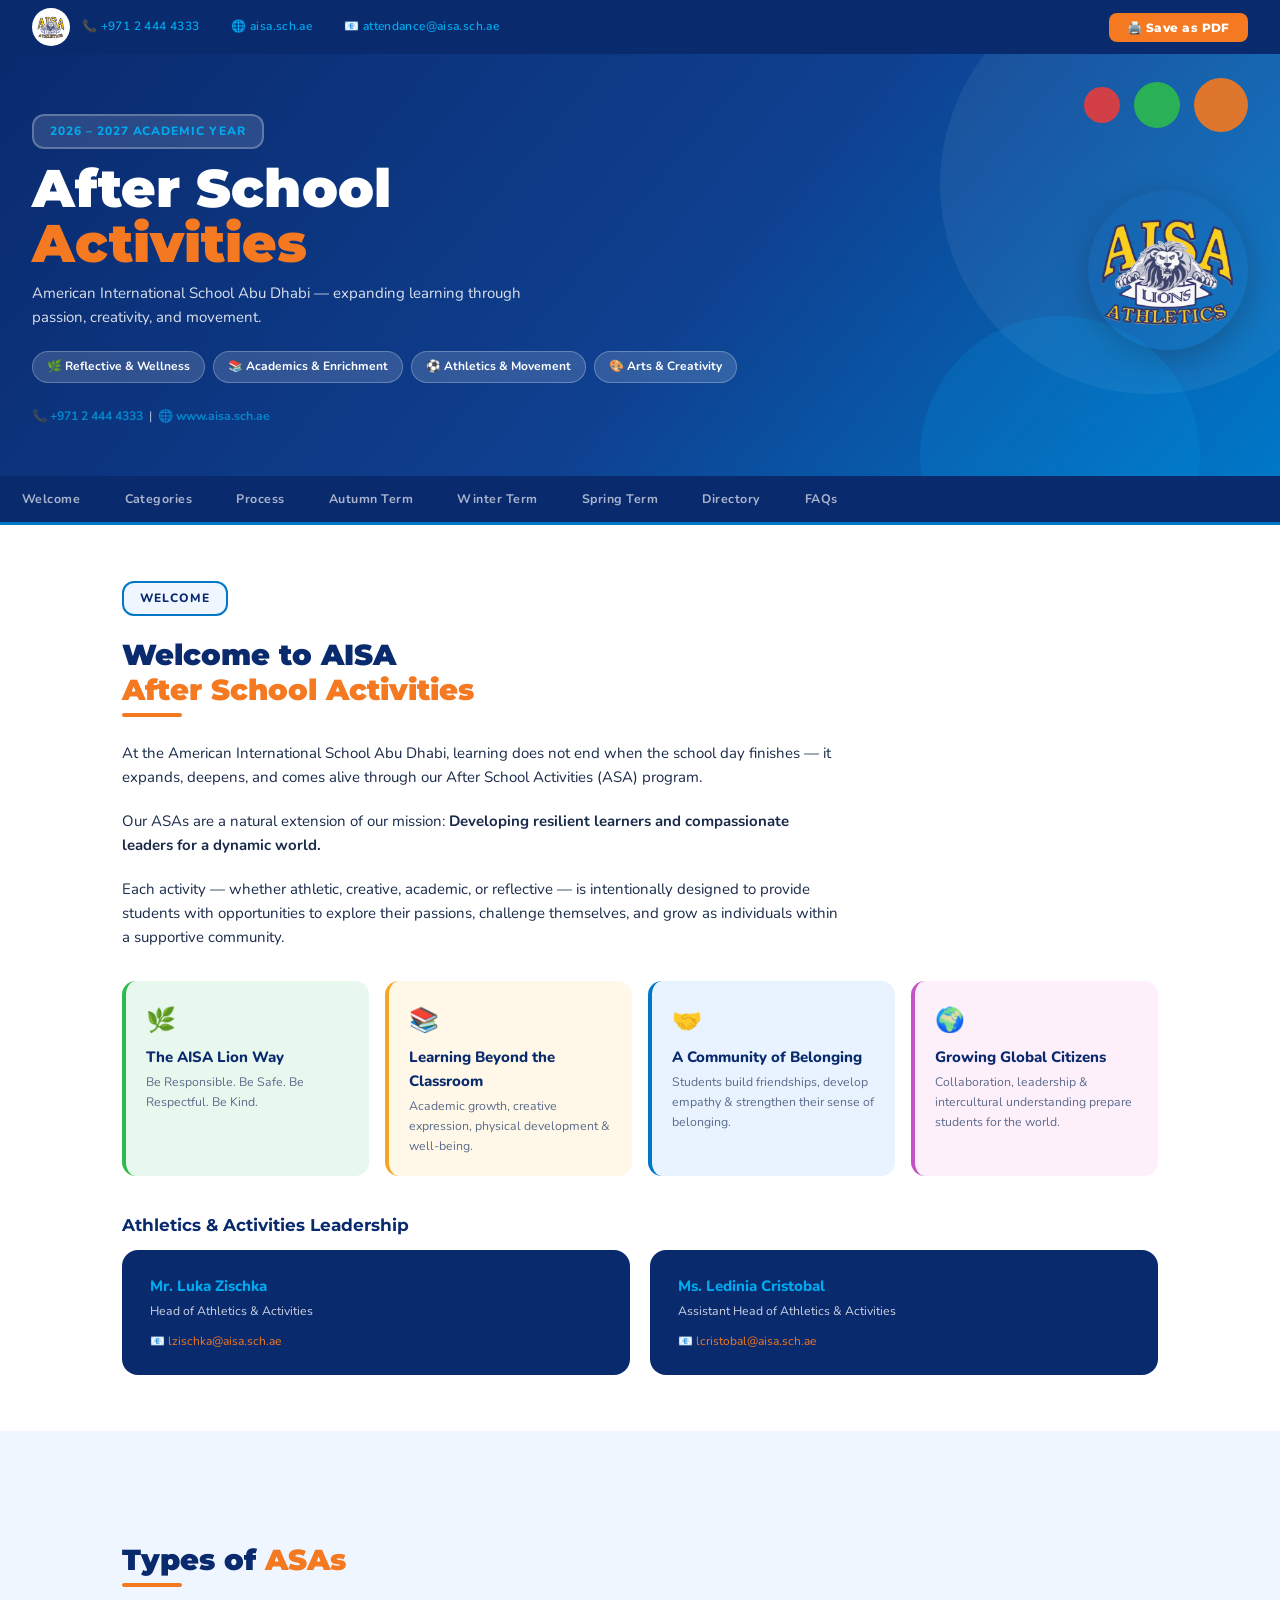
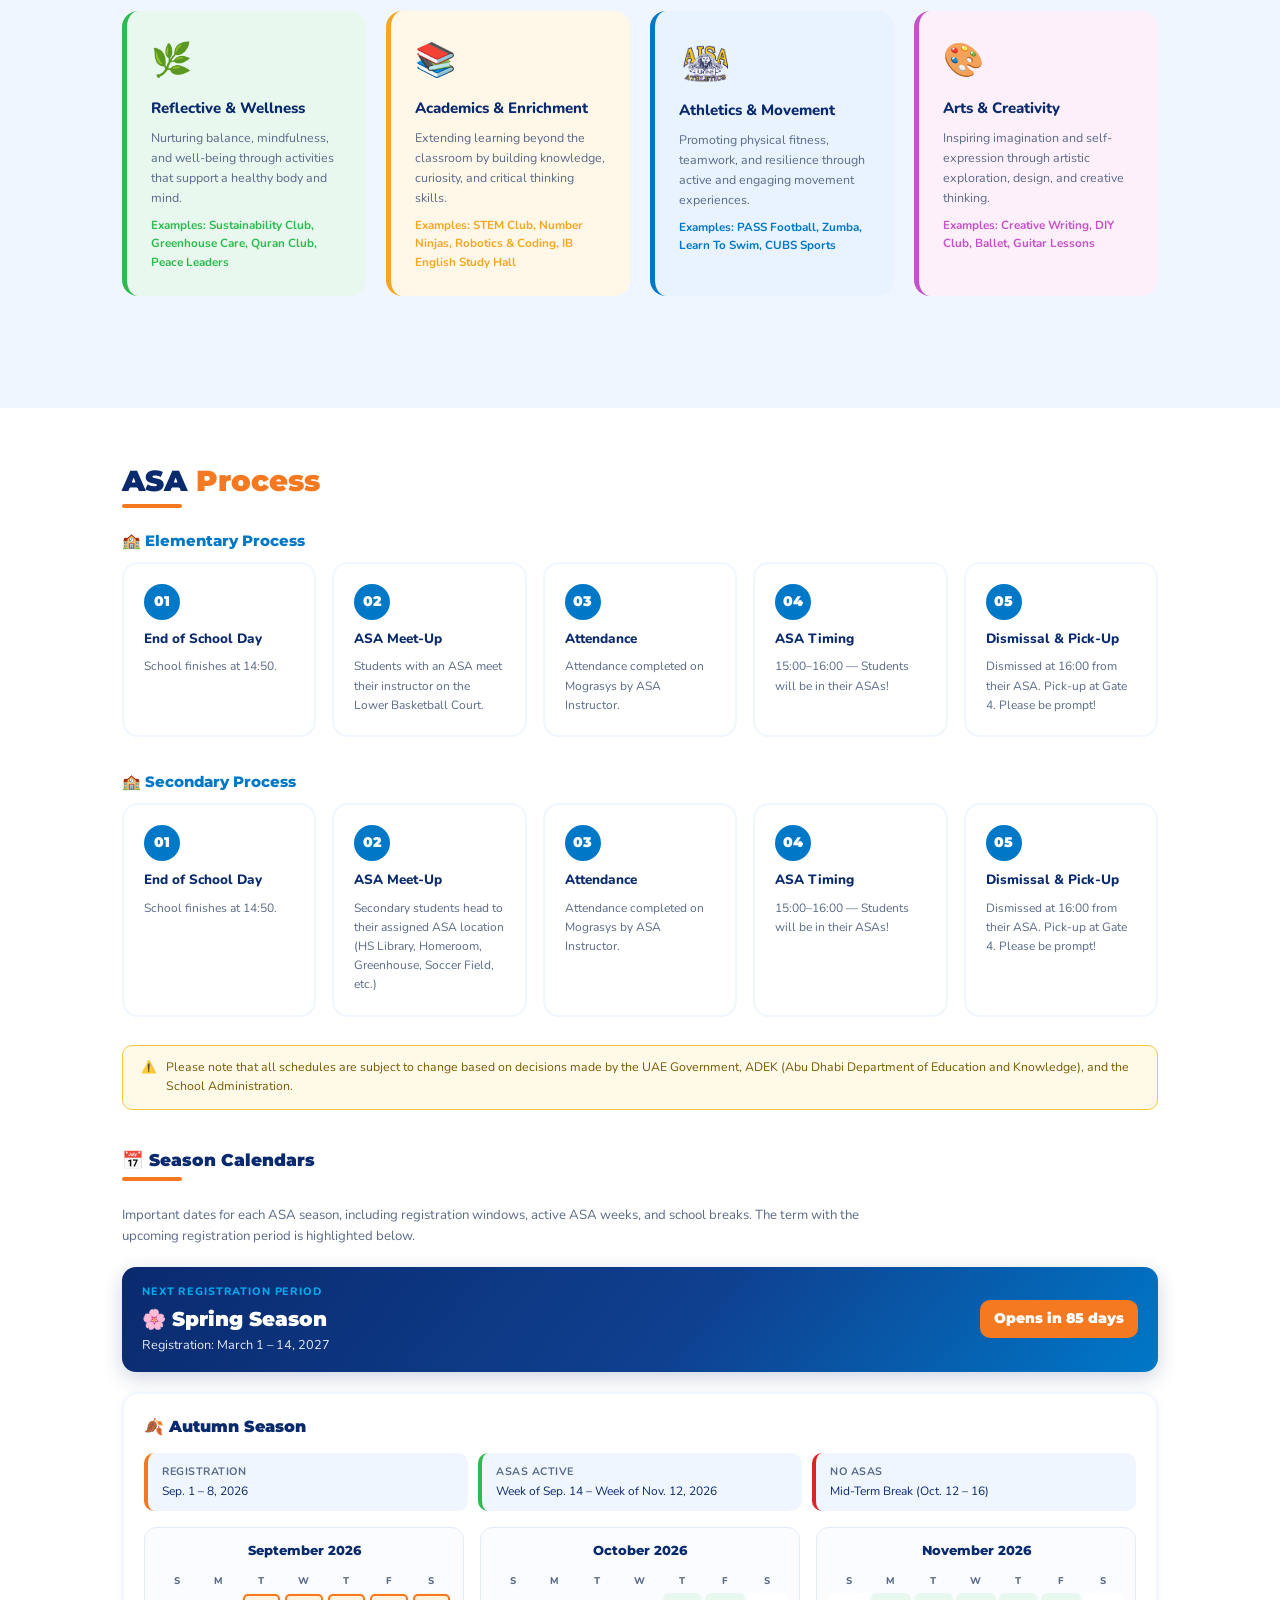
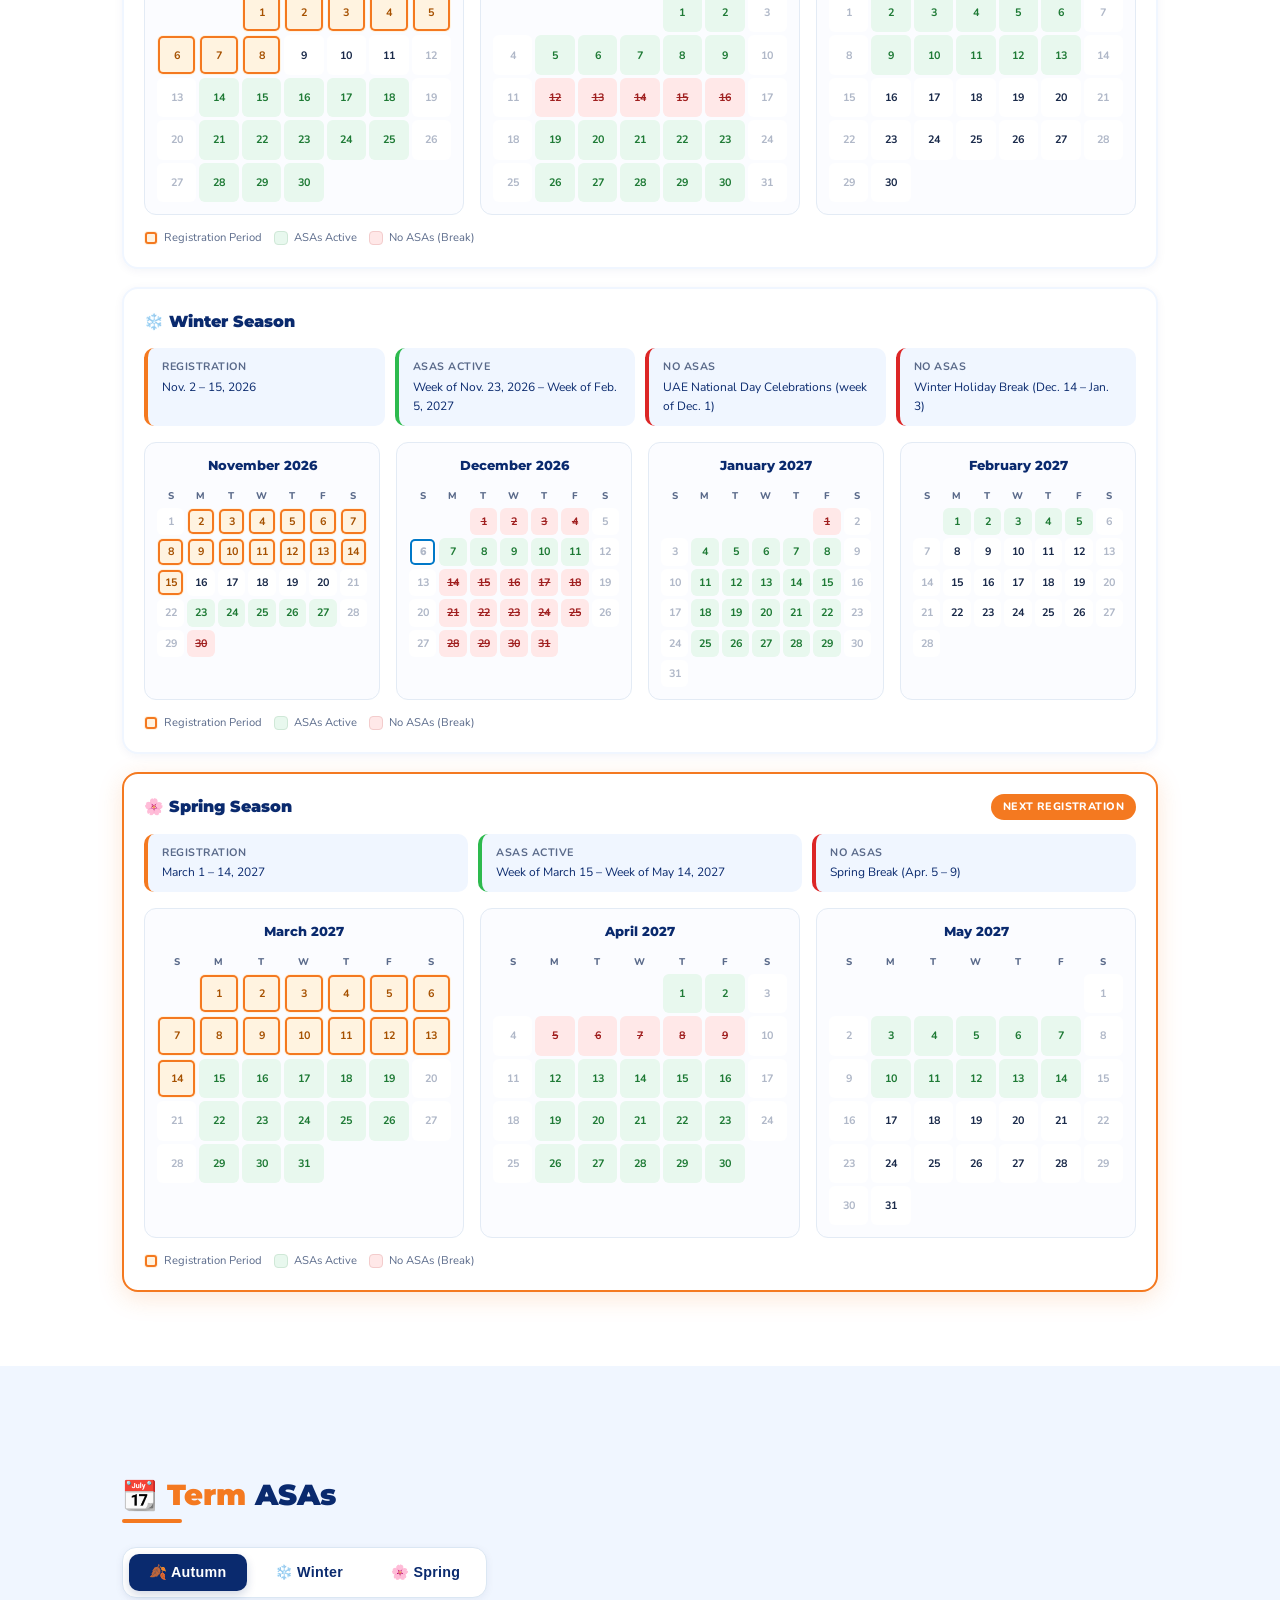
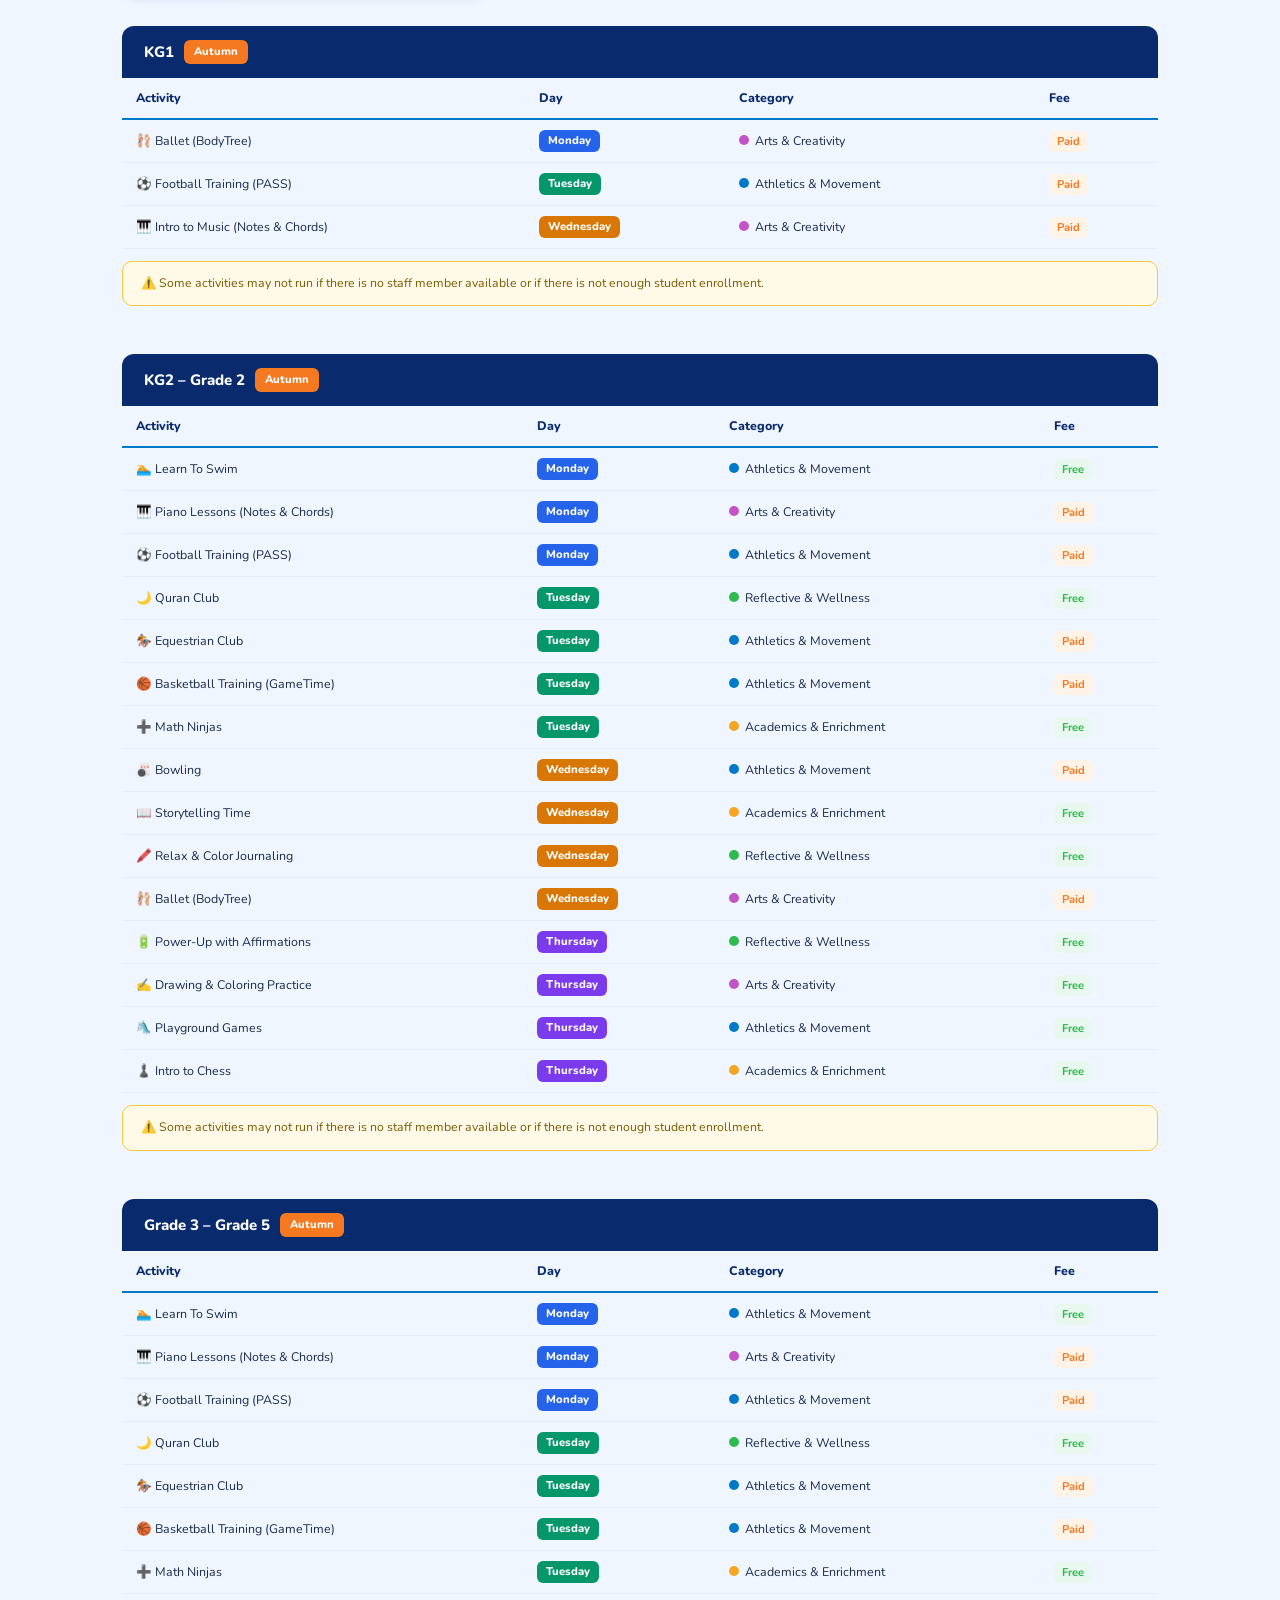
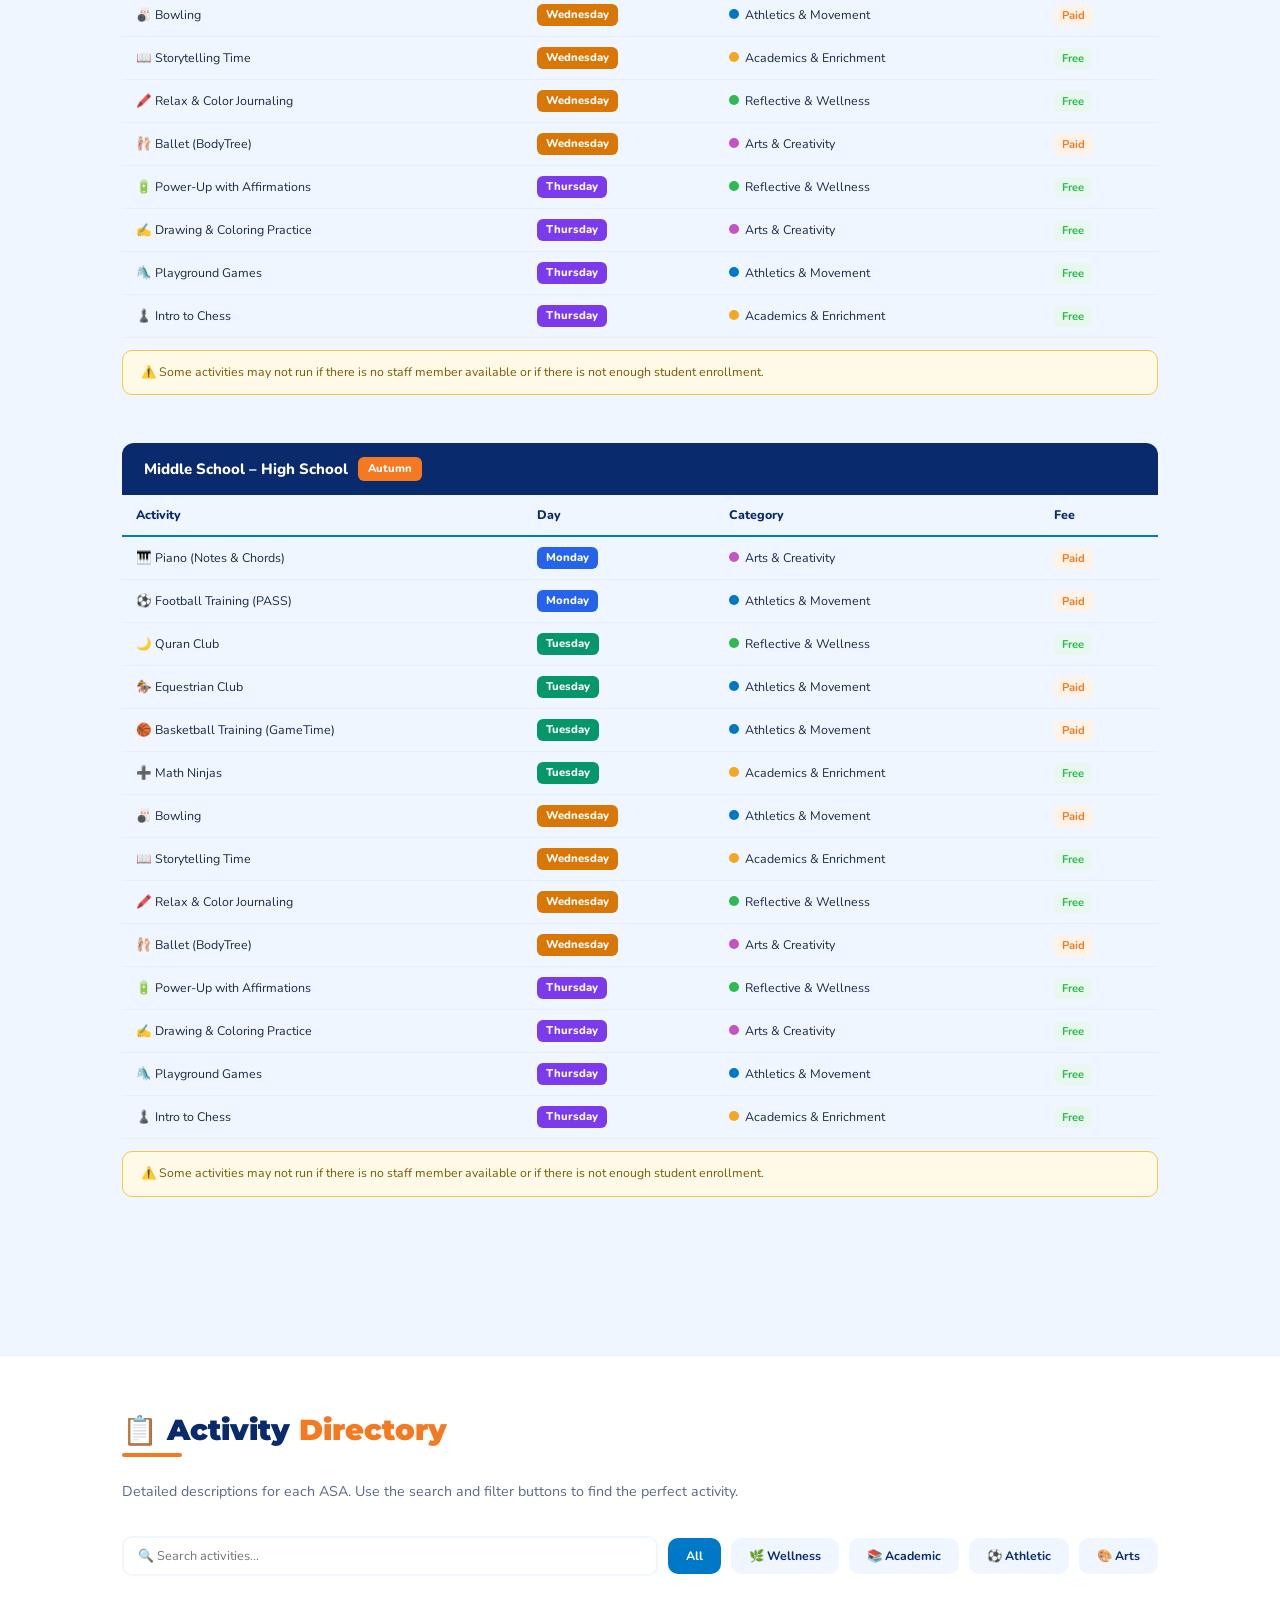
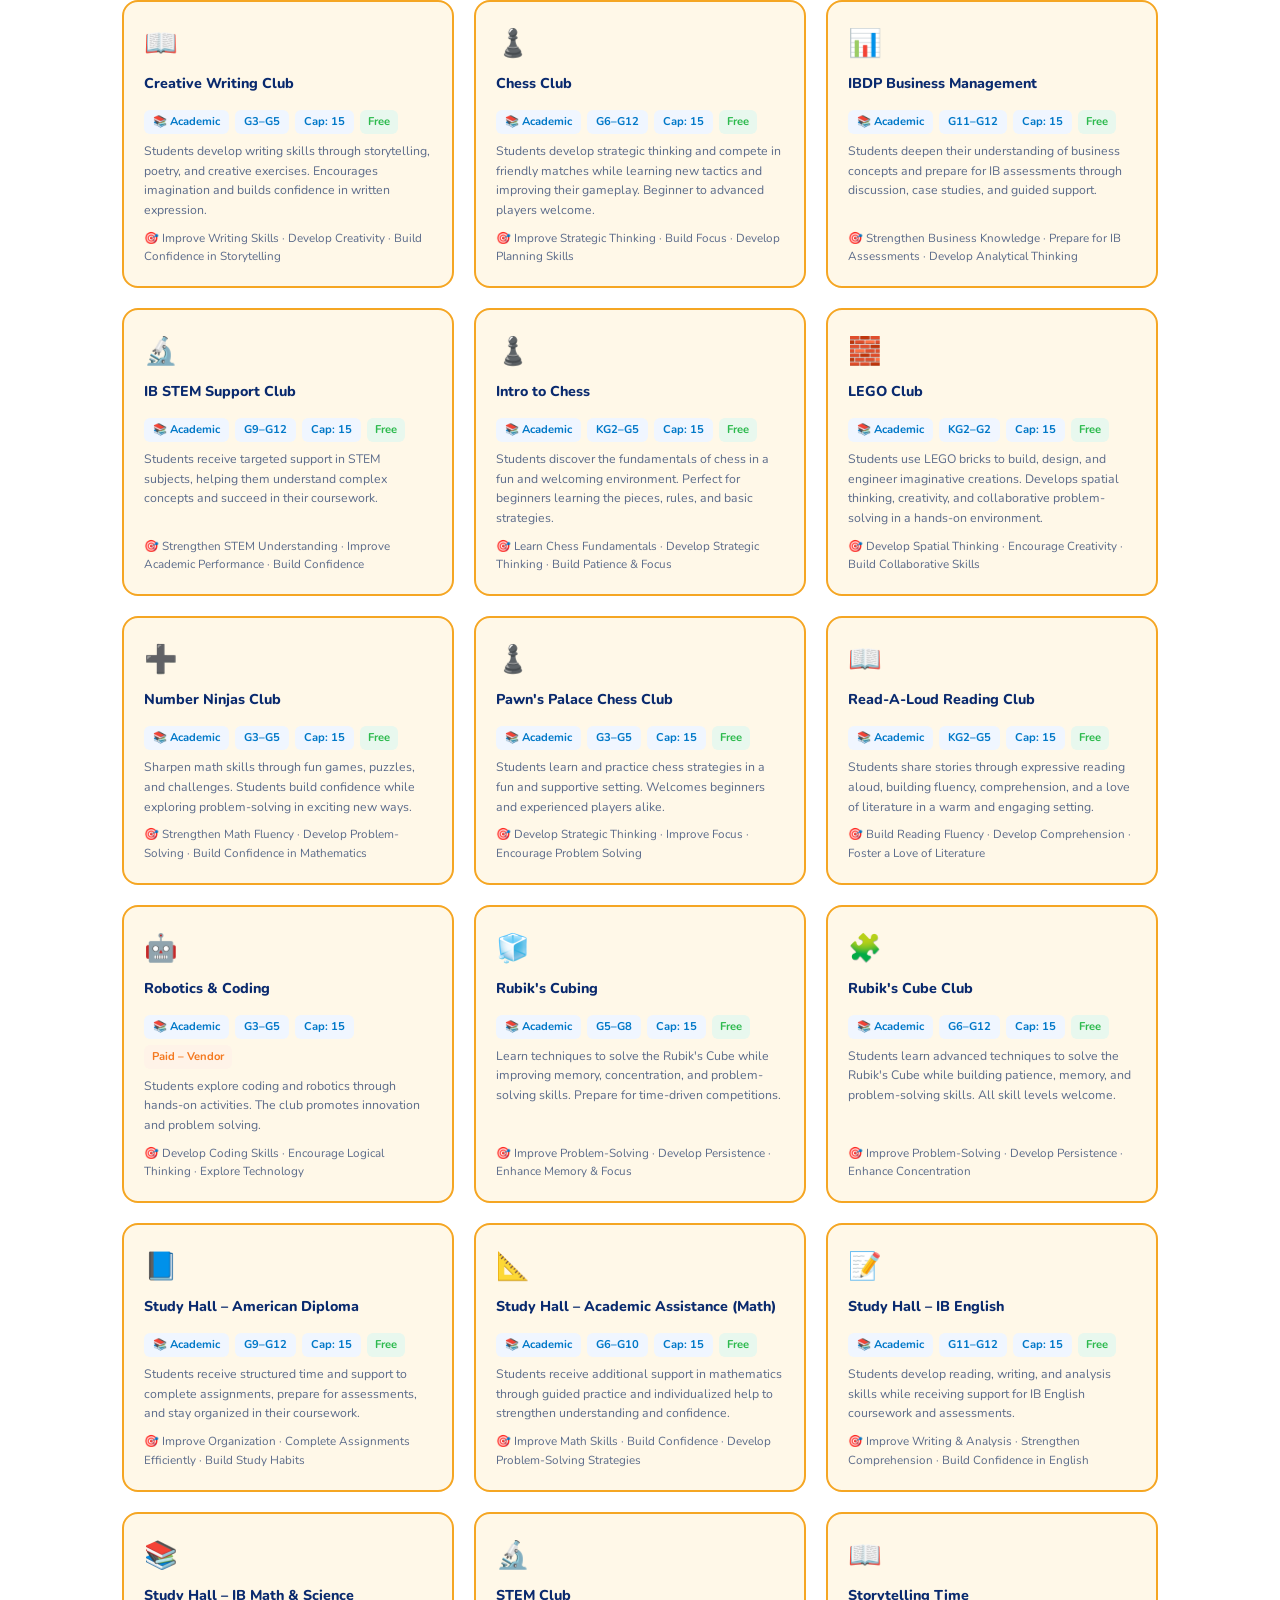
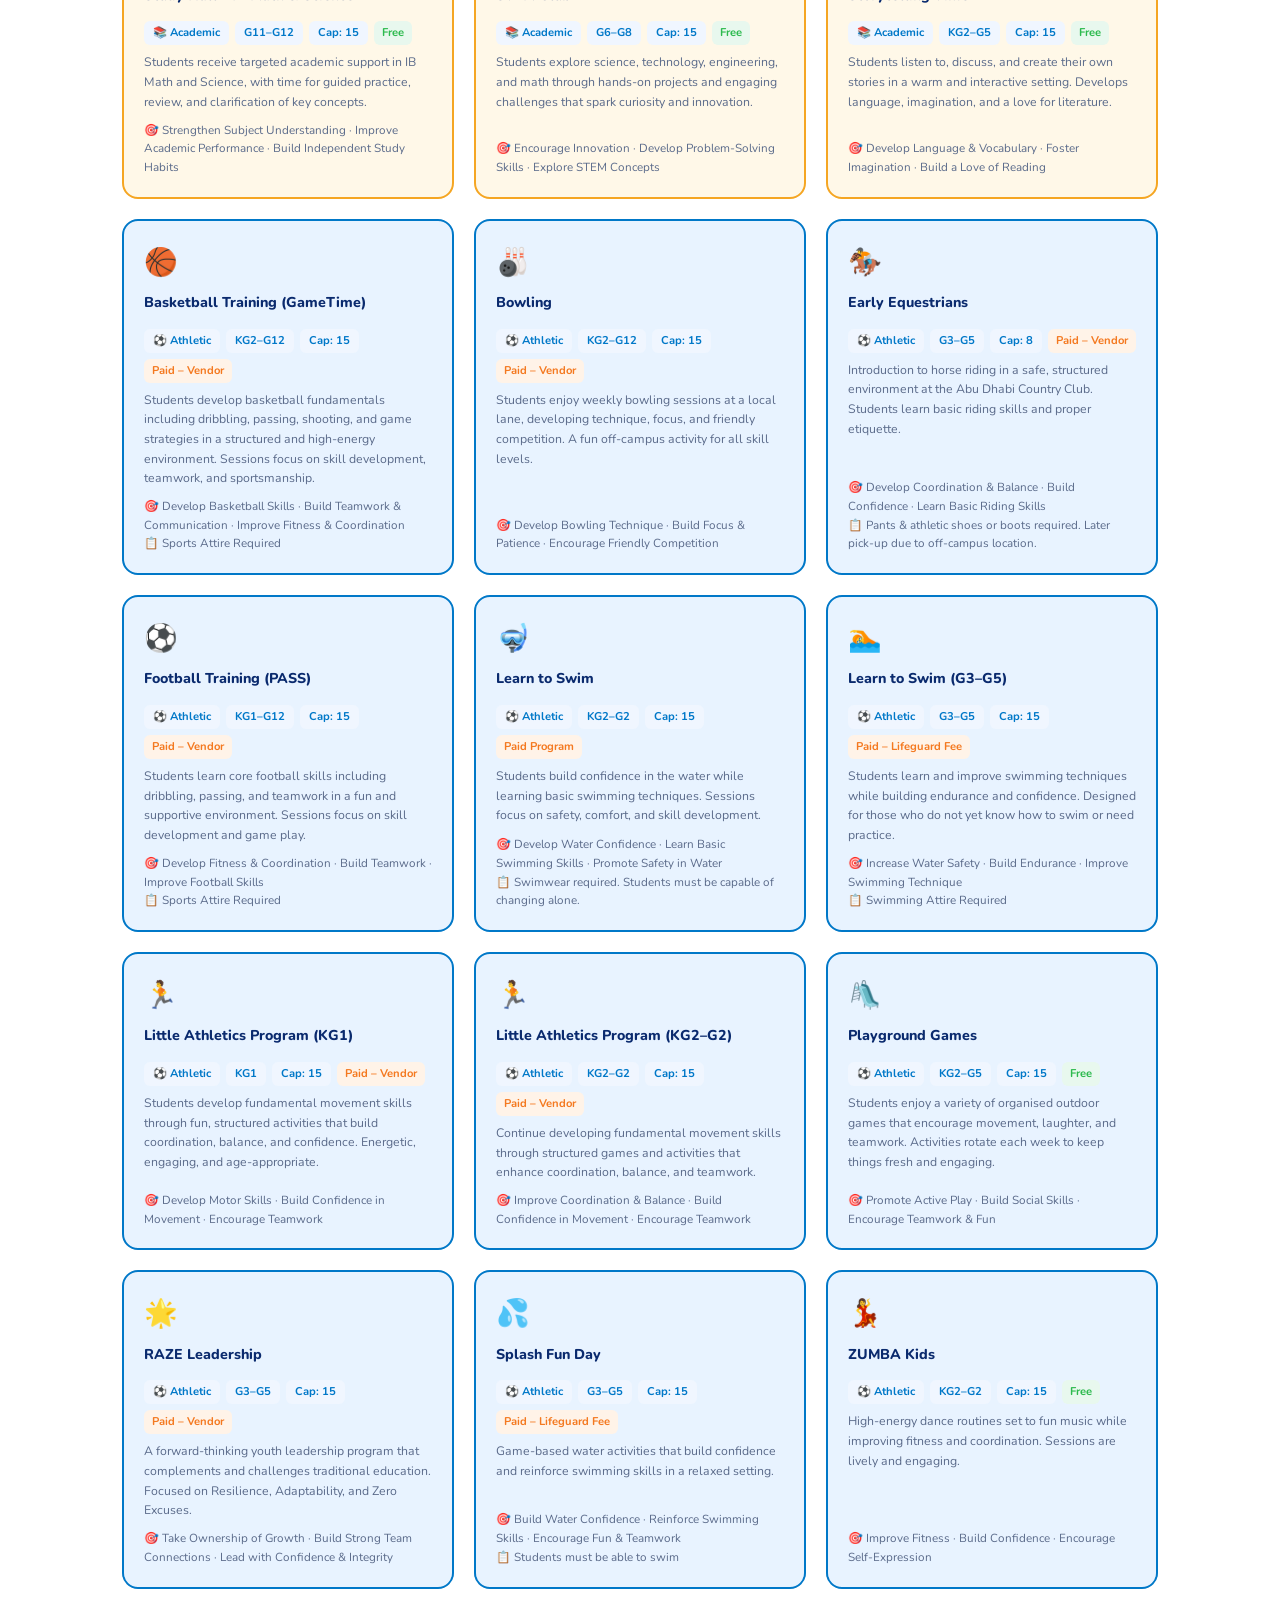
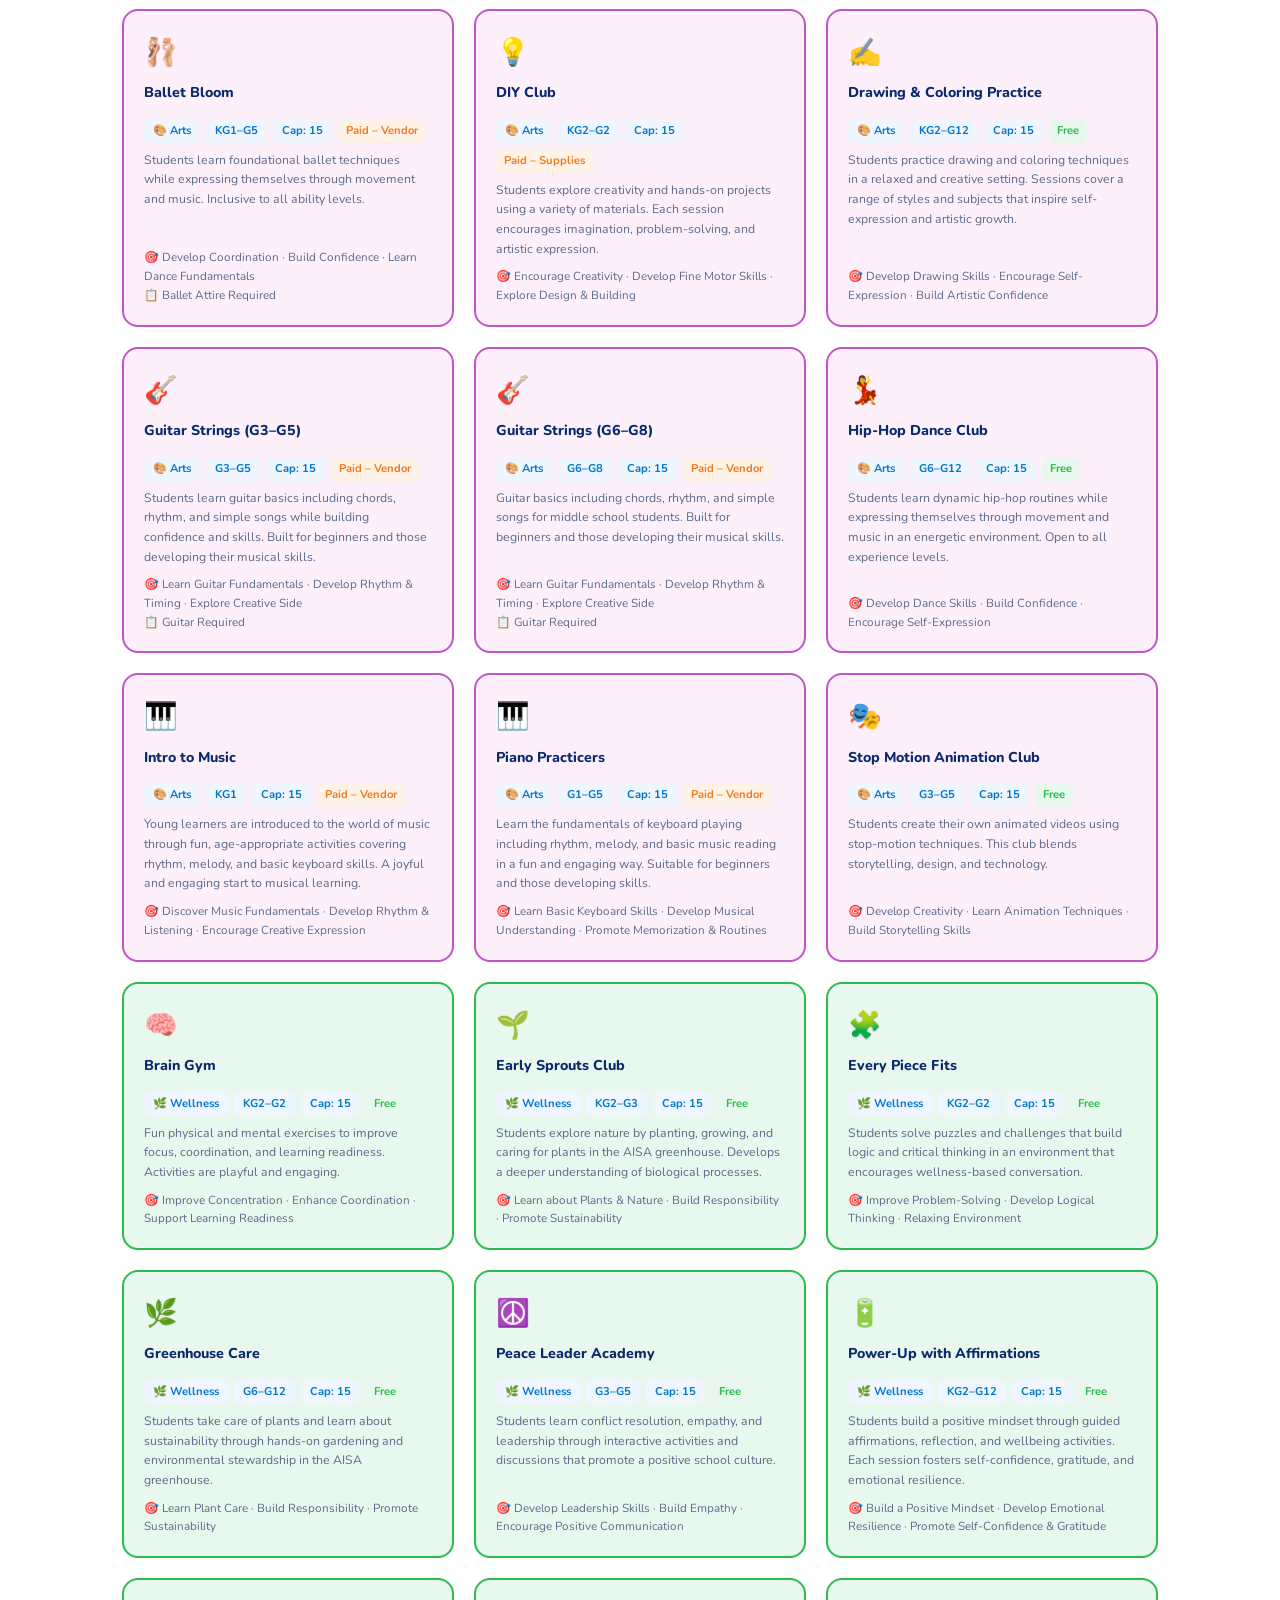
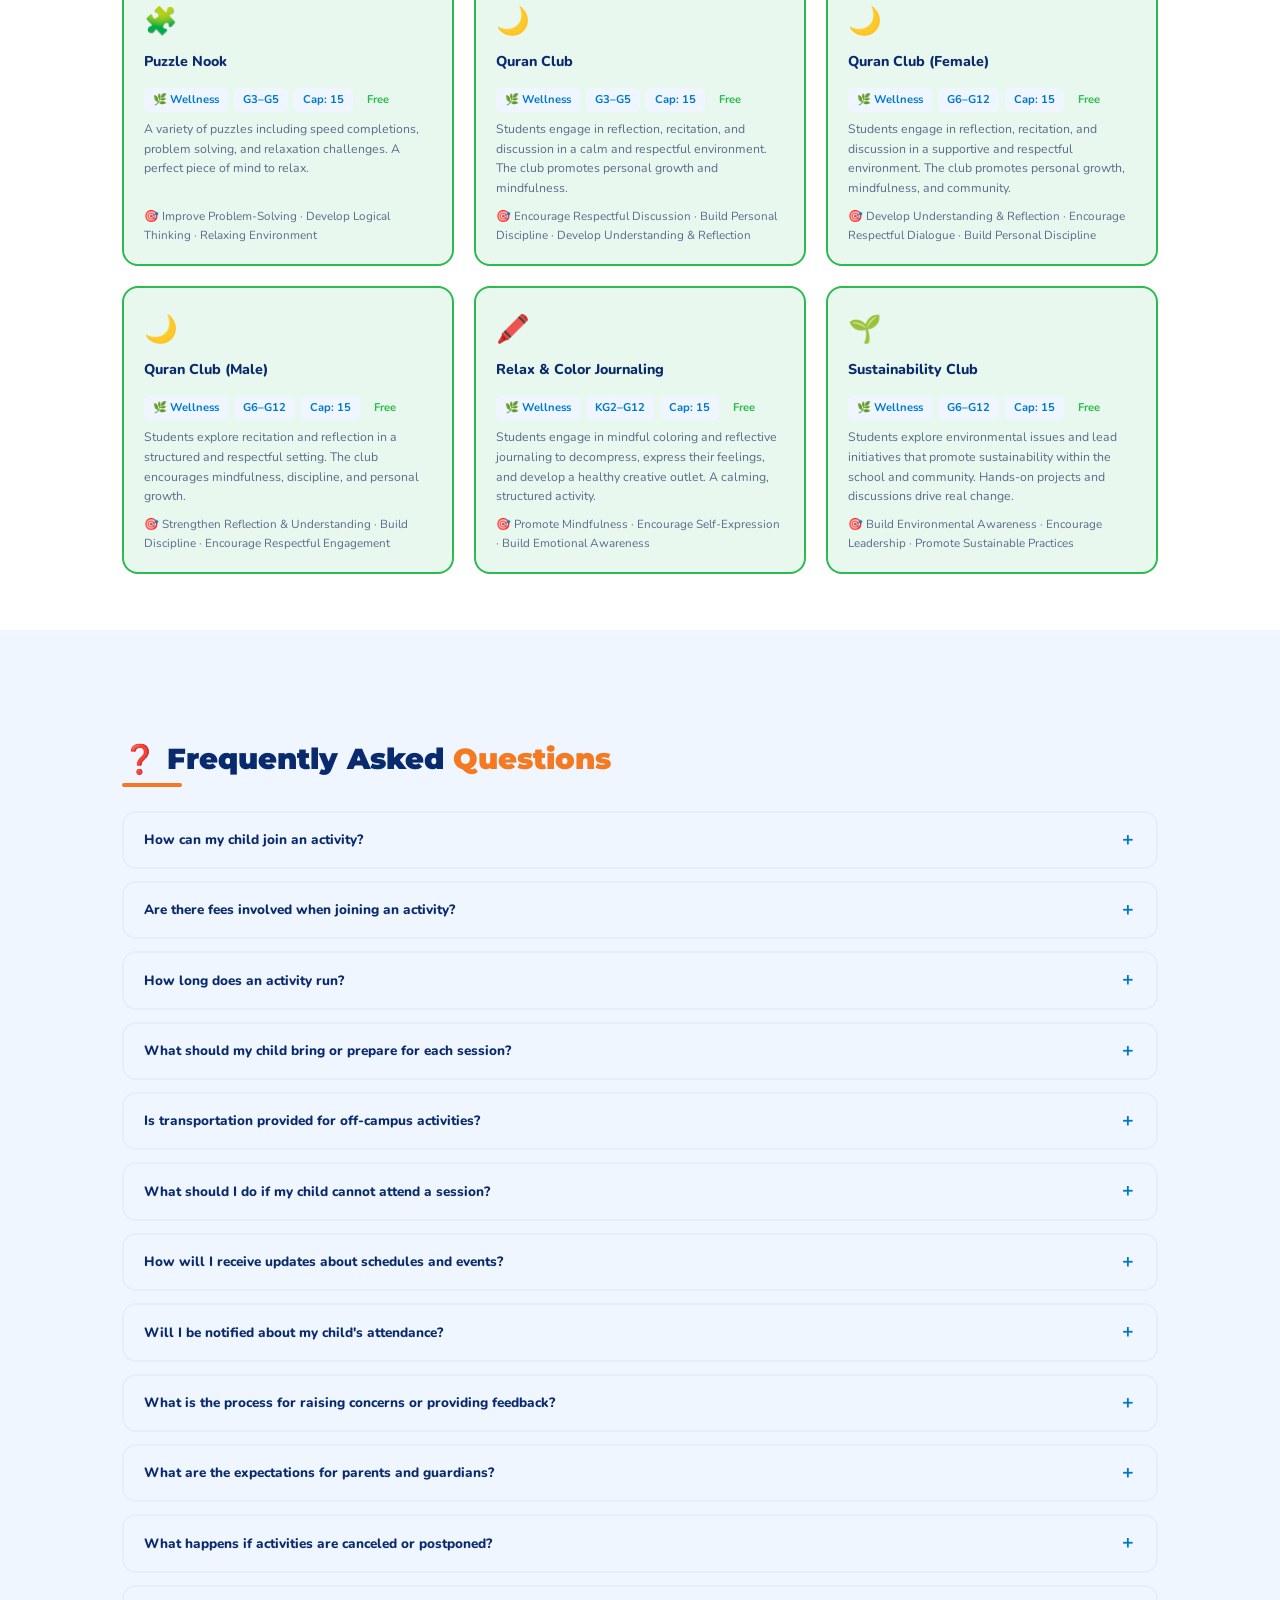
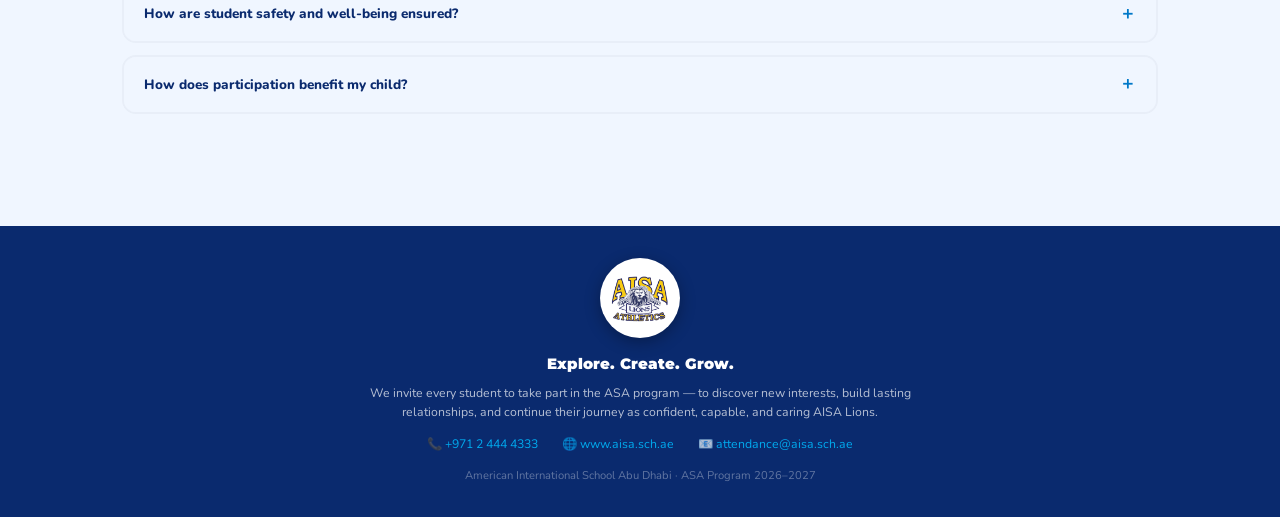
==== commit a8a42ef7: "Add season calendar displays to Process tab and remove ASA banner - Adds per-term (Autumn / Winter /" ====
--- a/index.html
+++ b/index.html
@@ -136,17 +136,6 @@
 }
 .hero-logo img{width:100%;height:100%;object-fit:contain;border-radius:50%}
 .topbar-logo{height:38px;width:38px;object-fit:contain;border-radius:50%;flex-shrink:0;background:#fff;padding:3px}
-.asa-banner-strip{
-  width:100%;display:block;line-height:0;text-align:center;
-  background:linear-gradient(130deg, var(--navy) 0%, #0f4090 55%, var(--blue) 100%);
-  padding:18px 16px;
-}
-.asa-banner-strip img{
-  max-width:100%;width:auto;height:auto;
-  display:inline-block;
-  border-radius:10px;
-  box-shadow:0 6px 20px rgba(0,0,0,.25);
-}
 .footer-logo{width:80px;height:80px;object-fit:contain;border-radius:50%;
   margin:0 auto 14px;display:block;background:#fff;padding:6px;
   box-shadow:0 4px 16px rgba(0,0,0,.3)}
@@ -273,6 +262,122 @@
 }
 .step-title{font-weight:800;font-size:.9rem;color:var(--navy)}
 .step-desc{font-size:.8rem;color:var(--muted)}
+
+/* ═══════════════════════════════════════
+   SEASON CALENDARS (in Process section)
+═══════════════════════════════════════ */
+.cal-wrap{
+  background:#fff;border:2px solid var(--light);border-radius:16px;
+  padding:20px;margin-bottom:18px;
+  box-shadow:0 2px 10px rgba(10,42,110,.05);
+}
+.cal-wrap.is-next{
+  border-color:var(--orange);
+  box-shadow:0 6px 24px rgba(244,121,32,.18);
+}
+.cal-head{
+  display:flex;flex-wrap:wrap;gap:10px;align-items:center;
+  justify-content:space-between;margin-bottom:14px;
+}
+.cal-title{
+  font-family:'Montserrat',sans-serif;font-weight:900;
+  font-size:1.05rem;color:var(--navy);display:flex;align-items:center;gap:8px;
+}
+.cal-next-chip{
+  background:var(--orange);color:#fff;border-radius:20px;
+  padding:4px 12px;font-size:.72rem;font-weight:800;letter-spacing:.04em;
+  text-transform:uppercase;
+}
+.cal-facts{
+  display:grid;grid-template-columns:repeat(auto-fit,minmax(220px,1fr));
+  gap:10px;margin-bottom:16px;
+}
+.cal-fact{
+  background:var(--light);border-radius:10px;
+  padding:10px 14px;font-size:.8rem;color:var(--navy);
+  border-left:4px solid var(--blue);
+}
+.cal-fact strong{display:block;font-size:.72rem;
+  color:var(--muted);text-transform:uppercase;letter-spacing:.05em;margin-bottom:2px}
+.cal-fact.reg{border-left-color:var(--orange)}
+.cal-fact.asa{border-left-color:var(--wellness-accent)}
+.cal-fact.break{border-left-color:#dc2626}
+.cal-months{
+  display:grid;grid-template-columns:repeat(auto-fit,minmax(230px,1fr));gap:16px;
+}
+.cal-month{
+  background:#fbfcff;border:1px solid #e3ebf5;border-radius:12px;
+  padding:12px;
+}
+.cal-month-title{
+  font-weight:800;color:var(--navy);font-size:.88rem;
+  text-align:center;margin-bottom:8px;
+  font-family:'Montserrat',sans-serif;
+}
+.cal-dow-row,.cal-day-row{
+  display:grid;grid-template-columns:repeat(7,1fr);gap:3px;
+}
+.cal-dow{
+  font-size:.65rem;font-weight:800;color:var(--muted);
+  text-align:center;padding:4px 0;text-transform:uppercase;letter-spacing:.04em;
+}
+.cal-day{
+  aspect-ratio:1/1;display:flex;align-items:center;justify-content:center;
+  font-size:.72rem;font-weight:700;color:var(--text);
+  border-radius:6px;background:#fff;border:1px solid transparent;
+  min-height:24px;
+}
+.cal-day.empty{background:transparent;color:transparent}
+.cal-day.weekend{color:#b0b8c8}
+.cal-day.asa{background:#e8f8ee;color:#1e7a35}
+.cal-day.noasa{background:#ffe8e8;color:#a02020;text-decoration:line-through}
+.cal-day.reg{
+  background:#fff3e0;color:#a65100;
+  box-shadow:inset 0 0 0 2px var(--orange);
+}
+.cal-day.reg.asa{
+  background:linear-gradient(135deg,#fff3e0 0 50%,#e8f8ee 50% 100%);
+  color:#7a3900;
+}
+.cal-day.today{
+  box-shadow:inset 0 0 0 2px var(--blue);
+  font-weight:900;
+}
+.cal-legend{
+  display:flex;flex-wrap:wrap;gap:12px;margin-top:14px;
+  font-size:.75rem;color:var(--muted);
+}
+.cal-legend span{display:inline-flex;align-items:center;gap:6px}
+.cal-legend i{
+  width:14px;height:14px;border-radius:4px;display:inline-block;
+  border:1px solid #dbe3ef;
+}
+.cal-legend i.reg{background:#fff3e0;box-shadow:inset 0 0 0 2px var(--orange);border-color:transparent}
+.cal-legend i.asa{background:#e8f8ee;border-color:#cfe8d7}
+.cal-legend i.noasa{background:#ffe8e8;border-color:#f3cccc}
+.next-reg-banner{
+  background:linear-gradient(130deg,var(--navy) 0%,#0f4090 55%,var(--blue) 100%);
+  color:#fff;border-radius:14px;padding:16px 20px;margin-bottom:20px;
+  display:flex;flex-wrap:wrap;gap:12px;align-items:center;justify-content:space-between;
+  box-shadow:0 6px 20px rgba(10,42,110,.2);
+}
+.next-reg-banner .nrb-label{
+  font-size:.72rem;font-weight:800;letter-spacing:.08em;
+  text-transform:uppercase;color:var(--sky);margin-bottom:4px;
+}
+.next-reg-banner .nrb-term{
+  font-family:'Montserrat',sans-serif;font-weight:900;font-size:1.3rem;
+}
+.next-reg-banner .nrb-dates{font-size:.85rem;opacity:.9}
+.next-reg-banner .nrb-count{
+  background:var(--orange);color:#fff;border-radius:10px;
+  padding:8px 14px;font-weight:900;font-family:'Montserrat',sans-serif;
+  font-size:.9rem;
+}
+@media(max-width:600px){
+  .cal-day{font-size:.65rem;min-height:22px}
+  .cal-month{padding:10px 8px}
+}
 
 /* ═══════════════════════════════════════
    TERM / SCHEDULE TABLES
@@ -504,11 +609,6 @@
   </div>
 </div>
 
-<!-- ═══ ASA BANNER ═══ -->
-<div class="asa-banner-strip no-print">
-  <img src="aisa-asa-banner.png" alt="AISA After School Activities 2026–2027"/>
-</div>
-
 <!-- ═══ NAV ═══ -->
 <nav class="nav-tabs no-print">
   <a href="#welcome">Welcome</a>
@@ -643,6 +743,24 @@
   <div class="warning-box">
     ⚠️ <div>Please note that all schedules are subject to change based on decisions made by the UAE Government, ADEK (Abu Dhabi Department of Education and Knowledge), and the School Administration.</div>
   </div>
+
+  <!-- ═══ SEASON CALENDARS ═══ -->
+  <h3 style="font-size:1.15rem;color:var(--navy);margin:40px 0 6px;font-weight:900;font-family:'Montserrat',sans-serif">📅 Season Calendars</h3>
+  <div class="divider"></div>
+  <p style="font-size:.88rem;color:var(--muted);margin-bottom:20px;max-width:760px">
+    Important dates for each ASA season, including registration windows, active ASA weeks, and school breaks. The term with the upcoming registration period is highlighted below.
+  </p>
+
+  <div id="next-reg-banner" class="next-reg-banner no-print" hidden>
+    <div>
+      <div class="nrb-label">Next Registration Period</div>
+      <div class="nrb-term" id="nrb-term">—</div>
+      <div class="nrb-dates" id="nrb-dates">—</div>
+    </div>
+    <div class="nrb-count" id="nrb-count">—</div>
+  </div>
+
+  <div id="season-calendars"></div>
 </section>
 
 <!-- ═══════════════════════════════════════
@@ -1688,6 +1806,181 @@
      JS
 ═══════════════════════════════════════ -->
 <script>
+// ── Season calendars ──
+const SEASONS = [
+  {
+    id:'autumn', label:'Autumn Season', emoji:'🍂',
+    registration:{ start:'2026-09-01', end:'2026-09-08', label:'Sep. 1 – 8, 2026' },
+    asa:{ start:'2026-09-14', end:'2026-11-13', label:'Week of Sep. 14 – Week of Nov. 12, 2026' },
+    breaks:[
+      { start:'2026-10-12', end:'2026-10-16', label:'Mid-Term Break (Oct. 12 – 16)' }
+    ],
+    months:[
+      { year:2026, month:8 },  // Sep
+      { year:2026, month:9 },  // Oct
+      { year:2026, month:10 }  // Nov
+    ]
+  },
+  {
+    id:'winter', label:'Winter Season', emoji:'❄️',
+    registration:{ start:'2026-11-02', end:'2026-11-15', label:'Nov. 2 – 15, 2026' },
+    asa:{ start:'2026-11-23', end:'2027-02-05', label:'Week of Nov. 23, 2026 – Week of Feb. 5, 2027' },
+    breaks:[
+      { start:'2026-11-30', end:'2026-12-04', label:'UAE National Day Celebrations (week of Dec. 1)' },
+      { start:'2026-12-14', end:'2027-01-03', label:'Winter Holiday Break (Dec. 14 – Jan. 3)' }
+    ],
+    months:[
+      { year:2026, month:10 }, // Nov
+      { year:2026, month:11 }, // Dec
+      { year:2027, month:0 },  // Jan
+      { year:2027, month:1 }   // Feb
+    ]
+  },
+  {
+    id:'spring', label:'Spring Season', emoji:'🌸',
+    registration:{ start:'2027-03-01', end:'2027-03-14', label:'March 1 – 14, 2027' },
+    asa:{ start:'2027-03-15', end:'2027-05-14', label:'Week of March 15 – Week of May 14, 2027' },
+    breaks:[
+      { start:'2027-04-05', end:'2027-04-09', label:'Spring Break (Apr. 5 – 9)' }
+    ],
+    months:[
+      { year:2027, month:2 },  // Mar
+      { year:2027, month:3 },  // Apr
+      { year:2027, month:4 }   // May
+    ]
+  }
+];
+
+const MONTH_NAMES=['January','February','March','April','May','June','July','August','September','October','November','December'];
+const DOW_SHORT=['Sun','Mon','Tue','Wed','Thu','Fri','Sat'];
+
+function parseDate(s){
+  const [y,m,d]=s.split('-').map(Number);
+  return new Date(y, m-1, d);
+}
+function weekRange(dateStr){
+  // Returns [Mon, Fri] of the week containing dateStr (Mon-based).
+  const d=parseDate(dateStr);
+  const day=d.getDay();
+  const diffToMon=(day===0?-6:1-day);
+  const mon=new Date(d); mon.setDate(d.getDate()+diffToMon);
+  const fri=new Date(mon); fri.setDate(mon.getDate()+4);
+  return [mon,fri];
+}
+function isBetween(date, start, end){
+  return date.getTime()>=start.getTime() && date.getTime()<=end.getTime();
+}
+
+function buildMonth(year, month, season, today){
+  const first=new Date(year,month,1);
+  const startDow=first.getDay();
+  const daysInMonth=new Date(year,month+1,0).getDate();
+
+  // Compute effective ASA range expanded to week boundaries.
+  const [asaStartMon]=weekRange(season.asa.start);
+  const [,asaEndFri]=weekRange(season.asa.end);
+  const regStart=parseDate(season.registration.start);
+  const regEnd=parseDate(season.registration.end);
+  const breaks=season.breaks.map(b=>{
+    const [ms]=weekRange(b.start);
+    const [,me]=weekRange(b.end);
+    return [ms,me];
+  });
+
+  let html=`<div class="cal-month"><div class="cal-month-title">${MONTH_NAMES[month]} ${year}</div>`;
+  html+=`<div class="cal-dow-row">${DOW_SHORT.map(d=>`<div class="cal-dow">${d.charAt(0)}</div>`).join('')}</div>`;
+  html+=`<div class="cal-day-row">`;
+  for(let i=0;i<startDow;i++) html+=`<div class="cal-day empty"></div>`;
+  for(let d=1;d<=daysInMonth;d++){
+    const cur=new Date(year,month,d);
+    const dow=cur.getDay();
+    const isWeekend=(dow===0||dow===6);
+    const classes=['cal-day'];
+    const inReg=isBetween(cur,regStart,regEnd);
+    const inAsaWindow=isBetween(cur,asaStartMon,asaEndFri) && !isWeekend;
+    const inBreak=breaks.some(([s,e])=>isBetween(cur,s,e)) && !isWeekend;
+    if(inBreak) classes.push('noasa');
+    else if(inAsaWindow) classes.push('asa');
+    if(inReg) classes.push('reg');
+    if(isWeekend && !inReg) classes.push('weekend');
+    if(today && cur.getFullYear()===today.getFullYear() && cur.getMonth()===today.getMonth() && cur.getDate()===today.getDate()){
+      classes.push('today');
+    }
+    html+=`<div class="${classes.join(' ')}">${d}</div>`;
+  }
+  html+=`</div></div>`;
+  return html;
+}
+
+function computeNextRegistration(today){
+  for(const s of SEASONS){
+    const end=parseDate(s.registration.end);
+    // keep current registration as "next" until it ends
+    if(today.getTime()<=end.getTime()) return s;
+  }
+  return null; // past all — next school year
+}
+
+function renderSeasonCalendars(){
+  const root=document.getElementById('season-calendars');
+  if(!root) return;
+  const today=new Date();
+  const next=computeNextRegistration(today);
+
+  // Banner
+  const banner=document.getElementById('next-reg-banner');
+  if(next && banner){
+    banner.hidden=false;
+    document.getElementById('nrb-term').textContent=`${next.emoji} ${next.label}`;
+    document.getElementById('nrb-dates').textContent=`Registration: ${next.registration.label}`;
+    const regStart=parseDate(next.registration.start);
+    const regEnd=parseDate(next.registration.end);
+    const msPerDay=86400000;
+    const t0=new Date(today.getFullYear(),today.getMonth(),today.getDate()).getTime();
+    let countText;
+    if(t0<regStart.getTime()){
+      const days=Math.ceil((regStart.getTime()-t0)/msPerDay);
+      countText=`Opens in ${days} day${days===1?'':'s'}`;
+    }else if(t0<=regEnd.getTime()){
+      const days=Math.ceil((regEnd.getTime()-t0)/msPerDay);
+      countText=`Open now · ${days} day${days===1?'':'s'} left`;
+    }else{
+      countText='Upcoming';
+    }
+    document.getElementById('nrb-count').textContent=countText;
+  }else if(banner){
+    banner.hidden=false;
+    document.getElementById('nrb-term').textContent='🎉 Next year';
+    document.getElementById('nrb-dates').textContent='All 2026–2027 registration periods have closed.';
+    document.getElementById('nrb-count').textContent='—';
+  }
+
+  root.innerHTML=SEASONS.map(s=>{
+    const isNext=next && next.id===s.id;
+    const months=s.months.map(m=>buildMonth(m.year,m.month,s,today)).join('');
+    const breaksHtml=s.breaks.map(b=>`<div class="cal-fact break"><strong>No ASAs</strong>${b.label}</div>`).join('');
+    return `
+      <div class="cal-wrap ${isNext?'is-next':''}" id="cal-${s.id}">
+        <div class="cal-head">
+          <div class="cal-title">${s.emoji} ${s.label}</div>
+          ${isNext?'<div class="cal-next-chip">Next Registration</div>':''}
+        </div>
+        <div class="cal-facts">
+          <div class="cal-fact reg"><strong>Registration</strong>${s.registration.label}</div>
+          <div class="cal-fact asa"><strong>ASAs Active</strong>${s.asa.label}</div>
+          ${breaksHtml}
+        </div>
+        <div class="cal-months">${months}</div>
+        <div class="cal-legend">
+          <span><i class="reg"></i>Registration Period</span>
+          <span><i class="asa"></i>ASAs Active</span>
+          <span><i class="noasa"></i>No ASAs (Break)</span>
+        </div>
+      </div>`;
+  }).join('');
+}
+renderSeasonCalendars();
+
 // ── FAQ accordion ──
 document.querySelectorAll('.faq-q').forEach(q=>{
   q.addEventListener('click',()=>{
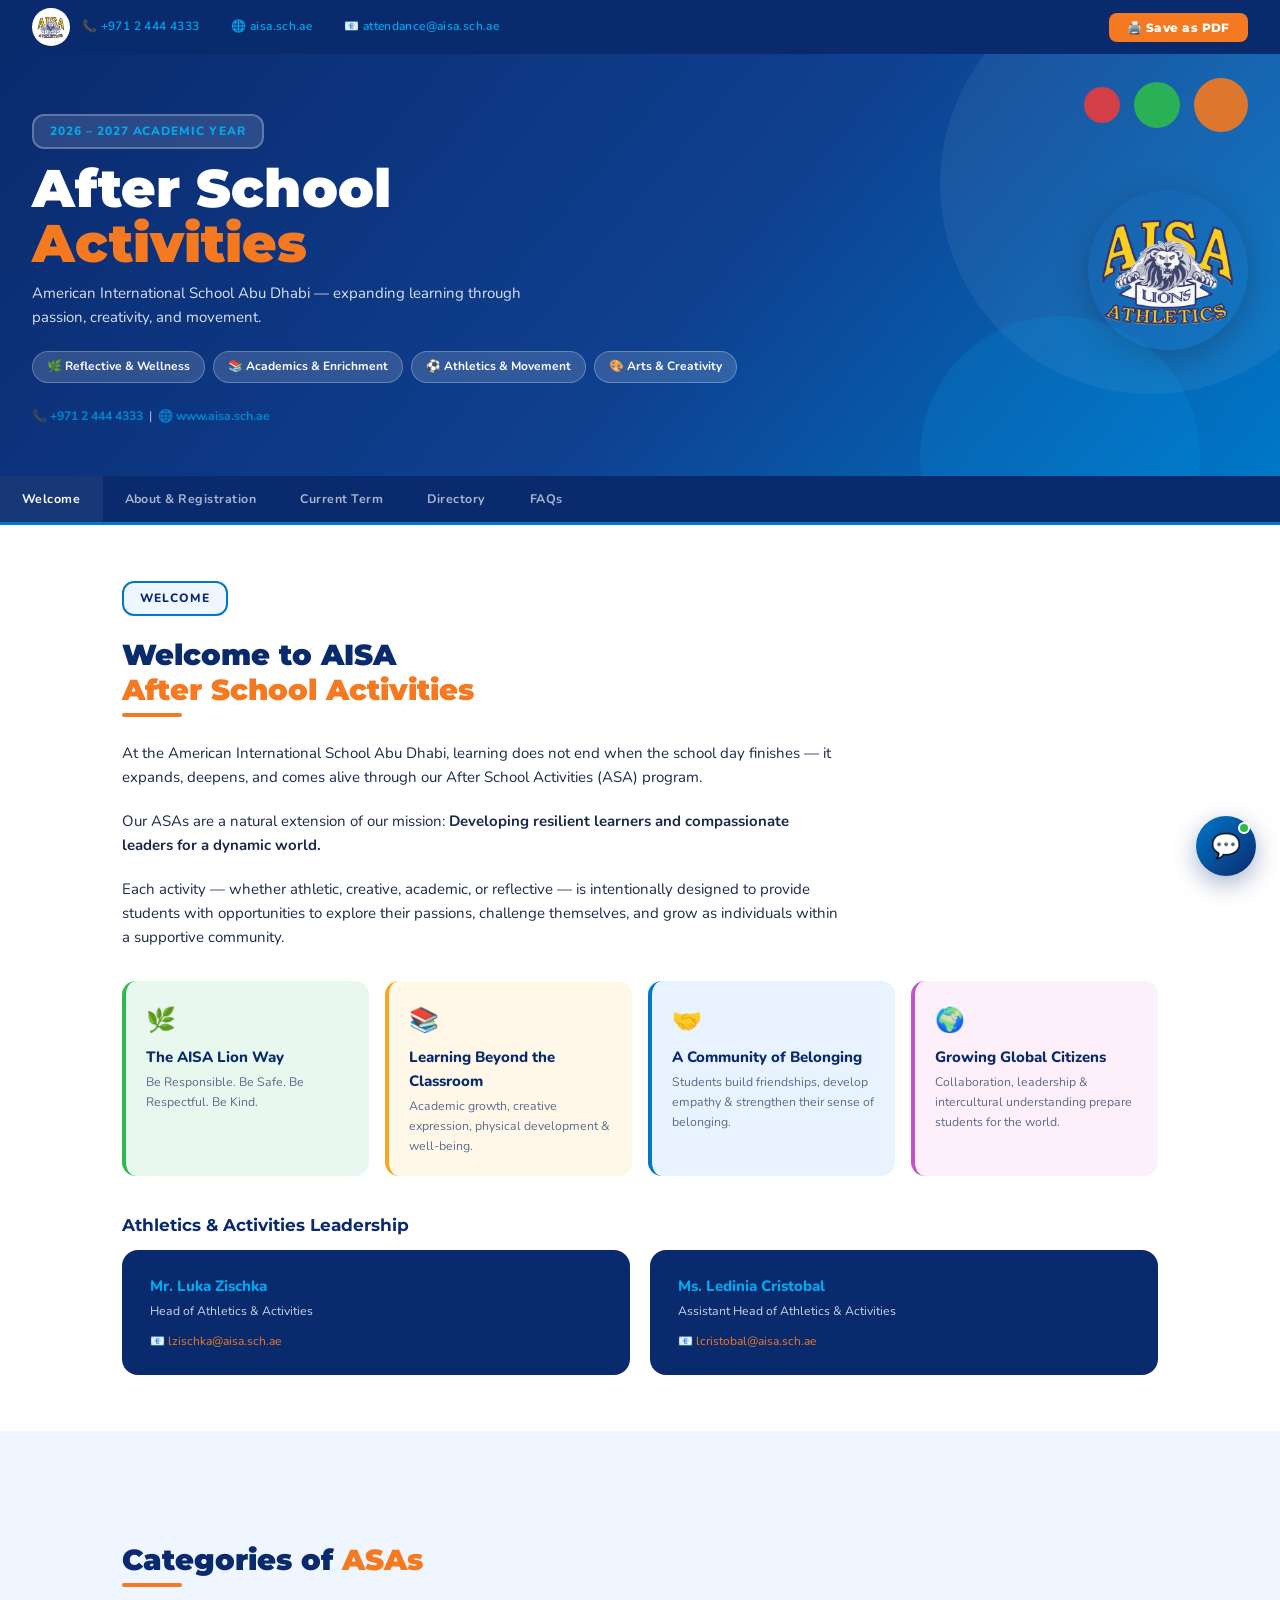
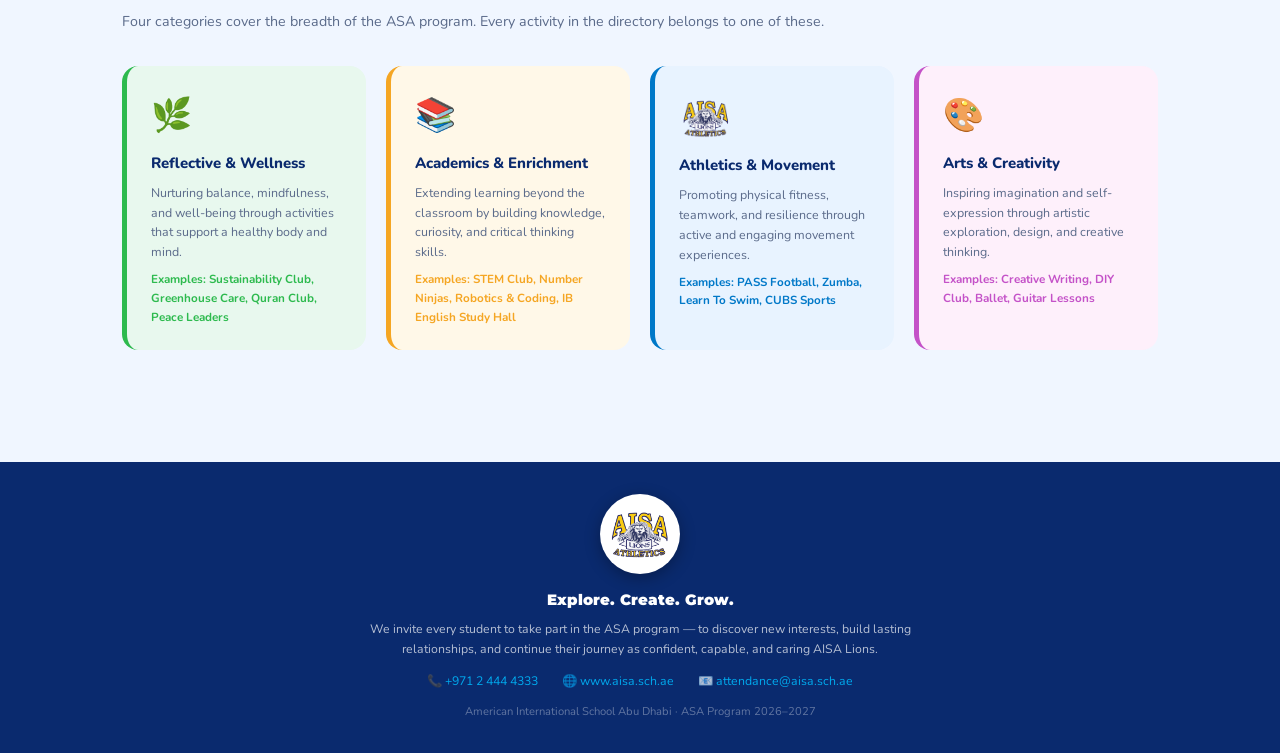
==== commit 93b650fe: "Modularize single-page site into 5 pages with shared assets Split the single index.html into index.h" ====
--- a/index.html
+++ b/index.html
@@ -3,569 +3,9 @@
 <head>
 <meta charset="UTF-8"/>
 <meta name="viewport" content="width=device-width, initial-scale=1.0"/>
-<title>AISA After School Activities 2026–2027</title>
+<title>AISA After School Activities 2026–2027 — Welcome</title>
 <link href="https://fonts.googleapis.com/css2?family=Nunito:wght@400;600;700;800;900&family=Montserrat:wght@700;800;900&display=swap" rel="stylesheet"/>
-<style>
-/* ═══════════════════════════════════════
-   VARIABLES — easy to update
-═══════════════════════════════════════ */
-:root {
-  --navy:    #0a2a6e;
-  --blue:    #0078c8;
-  --sky:     #00aaee;
-  --orange:  #f47920;
-  --green:   #2dba4e;
-  --yellow:  #f5c842;
-  --white:   #ffffff;
-  --light:   #f0f6ff;
-  --text:    #1a2a4a;
-  --muted:   #5a6a8a;
-
-  /* Category colours */
-  --wellness-bg: #e8f8ee;
-  --wellness-accent: #2dba4e;
-  --academic-bg:  #fff8e8;
-  --academic-accent: #f5a623;
-  --athletic-bg:  #e8f3ff;
-  --athletic-accent: #0078c8;
-  --arts-bg:      #fef0fb;
-  --arts-accent:  #c452c8;
-
-  /* School year — change here to update everywhere */
-  --year: "2026–2027";
-
-  font-size: 15px;
-}
-
-/* ═══════════════════════════════════════
-   RESET & BASE
-═══════════════════════════════════════ */
-*,*::before,*::after{box-sizing:border-box;margin:0;padding:0}
-html{scroll-behavior:smooth}
-body{font-family:'Nunito',sans-serif;color:var(--text);background:#fff;line-height:1.6}
-a{color:inherit;text-decoration:none}
-h1,h2,h3,h4{font-family:'Montserrat',sans-serif;line-height:1.2}
-img{max-width:100%}
-
-/* ═══════════════════════════════════════
-   PRINT / SAVE AS PDF
-═══════════════════════════════════════ */
-@media print{
-  .no-print{display:none!important}
-  body{font-size:11pt}
-  .hero{padding:20px;min-height:auto}
-  section{page-break-inside:avoid}
-  .card{break-inside:avoid}
-}
-
-/* ═══════════════════════════════════════
-   TOP BAR
-═══════════════════════════════════════ */
-.topbar{
-  background:var(--navy);
-  color:#fff;
-  display:flex;align-items:center;justify-content:space-between;
-  padding:8px 32px;
-  font-size:0.82rem;font-weight:600;letter-spacing:.03em;
-  position:sticky;top:0;z-index:1000;
-}
-.topbar a{color:var(--sky);transition:opacity .2s}
-.topbar a:hover{opacity:.8}
-.topbar .contact span{margin-right:16px}
-.save-btn{
-  background:var(--orange);color:#fff;
-  border:none;border-radius:8px;
-  padding:7px 18px;font-size:.82rem;font-weight:800;
-  cursor:pointer;letter-spacing:.04em;
-  transition:transform .15s,box-shadow .15s;
-  font-family:'Montserrat',sans-serif;
-}
-.save-btn:hover{transform:translateY(-1px);box-shadow:0 4px 12px rgba(244,121,32,.5)}
-
-/* ═══════════════════════════════════════
-   HERO
-═══════════════════════════════════════ */
-.hero{
-  background: linear-gradient(130deg, var(--navy) 0%, #0f4090 55%, var(--blue) 100%);
-  color:#fff;
-  padding:60px 32px 50px;
-  position:relative;overflow:hidden;
-  display:flex;align-items:center;gap:40px;
-  flex-wrap:wrap;
-}
-.hero::before{
-  content:'';position:absolute;right:-80px;top:-80px;
-  width:420px;height:420px;border-radius:50%;
-  background:rgba(255,255,255,.06);
-}
-.hero::after{
-  content:'';position:absolute;right:80px;bottom:-120px;
-  width:280px;height:280px;border-radius:50%;
-  background:rgba(0,170,238,.15);
-}
-.hero-blobs{position:absolute;right:32px;top:24px;display:flex;gap:14px;align-items:center;opacity:.9}
-.blob{border-radius:50%;display:inline-block}
-.blob-red{width:36px;height:36px;background:#e83c3c}
-.blob-orange{width:54px;height:54px;background:var(--orange)}
-.blob-green{width:46px;height:46px;background:var(--green)}
-.hero-badge{
-  background:rgba(255,255,255,.13);
-  border:2px solid rgba(255,255,255,.25);
-  border-radius:12px;
-  padding:6px 16px;
-  font-size:.8rem;font-weight:800;letter-spacing:.08em;
-  text-transform:uppercase;color:var(--sky);
-  margin-bottom:12px;display:inline-block;
-}
-.hero-title{font-size:clamp(2.2rem,5vw,3.5rem);font-weight:900;line-height:1.05;margin-bottom:10px}
-.hero-title span{color:var(--orange)}
-.hero-sub{font-size:1rem;opacity:.85;max-width:500px;margin-bottom:22px}
-.hero-pills{display:flex;flex-wrap:wrap;gap:8px;margin-bottom:24px}
-.pill{
-  background:rgba(255,255,255,.15);border:1px solid rgba(255,255,255,.25);
-  border-radius:20px;padding:5px 14px;font-size:.8rem;font-weight:700;
-}
-.hero-contact{font-size:.82rem;opacity:.7}
-.hero-contact a{color:var(--sky);font-weight:700}
-.hero-logo{
-  background:transparent;border-radius:50%;width:160px;height:160px;
-  display:flex;align-items:center;justify-content:center;
-  flex-shrink:0;
-  box-shadow:0 8px 32px rgba(0,0,0,.25);
-  overflow:hidden;
-}
-.hero-logo img{width:100%;height:100%;object-fit:contain;border-radius:50%}
-.topbar-logo{height:38px;width:38px;object-fit:contain;border-radius:50%;flex-shrink:0;background:#fff;padding:3px}
-.footer-logo{width:80px;height:80px;object-fit:contain;border-radius:50%;
-  margin:0 auto 14px;display:block;background:#fff;padding:6px;
-  box-shadow:0 4px 16px rgba(0,0,0,.3)}
-
-/* ═══════════════════════════════════════
-   NAV TABS
-═══════════════════════════════════════ */
-.nav-tabs{
-  background:var(--navy);
-  display:flex;overflow-x:auto;
-  scrollbar-width:none;
-  position:sticky;top:42px;z-index:999;
-  border-bottom:3px solid var(--blue);
-}
-.nav-tabs::-webkit-scrollbar{display:none}
-.nav-tabs a{
-  color:rgba(255,255,255,.65);
-  padding:13px 22px;
-  font-size:.83rem;font-weight:700;letter-spacing:.04em;
-  white-space:nowrap;
-  border-bottom:3px solid transparent;
-  margin-bottom:-3px;
-  transition:color .2s,border-color .2s;
-}
-.nav-tabs a:hover,.nav-tabs a.active{color:#fff;border-color:var(--orange)}
-
-/* ═══════════════════════════════════════
-   SECTION WRAPPER
-═══════════════════════════════════════ */
-.section{padding:56px 32px;max-width:1100px;margin:0 auto}
-.section-title{
-  font-size:1.9rem;font-weight:900;color:var(--navy);
-  margin-bottom:6px;
-}
-.section-title span{color:var(--orange)}
-.section-sub{color:var(--muted);font-size:.95rem;margin-bottom:32px}
-.divider{height:4px;width:60px;background:var(--orange);border-radius:4px;margin-bottom:24px}
-
-/* ═══════════════════════════════════════
-   BAND (full-width coloured stripe)
-═══════════════════════════════════════ */
-.band{background:var(--light);padding:56px 0}
-.band .section{padding-top:0;padding-bottom:0}
-
-/* ═══════════════════════════════════════
-   TERM TABS
-═══════════════════════════════════════ */
-.term-tabs{
-  display:flex;gap:8px;flex-wrap:wrap;
-  margin:8px 0 28px;
-  padding:6px;
-  background:#fff;
-  border:1px solid #dbe7f3;
-  border-radius:14px;
-  box-shadow:0 2px 8px rgba(10,42,110,.06);
-  width:fit-content;max-width:100%;
-}
-.term-tab{
-  appearance:none;border:0;cursor:pointer;
-  background:transparent;color:var(--navy);
-  padding:10px 20px;border-radius:10px;
-  font-size:.95rem;font-weight:800;letter-spacing:.02em;
-  display:inline-flex;align-items:center;gap:6px;
-  transition:background .18s,color .18s,box-shadow .18s;
-}
-.term-tab:hover{background:var(--light)}
-.term-tab.active{
-  background:var(--navy);color:#fff;
-  box-shadow:0 4px 10px rgba(10,42,110,.18);
-}
-.term-tab:focus-visible{outline:2px solid var(--orange);outline-offset:2px}
-.term-panel{display:none}
-.term-panel.active{display:block}
-@media print{
-  .term-tabs{display:none}
-  .term-panel{display:block !important;page-break-before:always}
-  .term-panel:first-of-type{page-break-before:auto}
-}
-
-/* ═══════════════════════════════════════
-   LEADERSHIP TABLE
-═══════════════════════════════════════ */
-.staff-grid{display:flex;gap:20px;flex-wrap:wrap}
-.staff-card{
-  background:var(--navy);color:#fff;border-radius:16px;
-  padding:24px 28px;flex:1;min-width:230px;
-  display:flex;flex-direction:column;gap:4px;
-}
-.staff-card .name{font-weight:800;font-size:1rem;color:var(--sky)}
-.staff-card .role{font-size:.82rem;opacity:.8}
-.staff-card .email{font-size:.8rem;color:var(--orange);margin-top:6px}
-
-/* ═══════════════════════════════════════
-   CATEGORIES
-═══════════════════════════════════════ */
-.cat-grid{display:grid;grid-template-columns:repeat(auto-fit,minmax(220px,1fr));gap:20px}
-.cat-card{
-  border-radius:16px;padding:24px;
-  display:flex;flex-direction:column;gap:8px;
-}
-.cat-card .cat-icon{font-size:2.2rem}
-.cat-card .cat-name{font-weight:800;font-size:1rem;color:var(--navy)}
-.cat-card .cat-desc{font-size:.83rem;color:var(--muted)}
-.cat-card.wellness{background:var(--wellness-bg);border-left:5px solid var(--wellness-accent)}
-.cat-card.academic{background:var(--academic-bg);border-left:5px solid var(--academic-accent)}
-.cat-card.athletic{background:var(--athletic-bg);border-left:5px solid var(--athletic-accent)}
-.cat-card.arts{background:var(--arts-bg);border-left:5px solid var(--arts-accent)}
-
-/* ═══════════════════════════════════════
-   PROCESS STEPS
-═══════════════════════════════════════ */
-.steps{display:flex;flex-wrap:wrap;gap:16px}
-.step{
-  flex:1;min-width:160px;
-  background:#fff;border:2px solid var(--light);border-radius:16px;
-  padding:20px;display:flex;flex-direction:column;gap:8px;
-  transition:box-shadow .2s;
-}
-.step:hover{box-shadow:0 6px 24px rgba(0,120,200,.12)}
-.step-num{
-  width:36px;height:36px;background:var(--blue);color:#fff;
-  border-radius:50%;display:flex;align-items:center;justify-content:center;
-  font-weight:900;font-size:.9rem;font-family:'Montserrat',sans-serif;
-}
-.step-title{font-weight:800;font-size:.9rem;color:var(--navy)}
-.step-desc{font-size:.8rem;color:var(--muted)}
-
-/* ═══════════════════════════════════════
-   SEASON CALENDARS (in Process section)
-═══════════════════════════════════════ */
-.cal-wrap{
-  background:#fff;border:2px solid var(--light);border-radius:16px;
-  padding:20px;margin-bottom:18px;
-  box-shadow:0 2px 10px rgba(10,42,110,.05);
-}
-.cal-wrap.is-next{
-  border-color:var(--orange);
-  box-shadow:0 6px 24px rgba(244,121,32,.18);
-}
-.cal-head{
-  display:flex;flex-wrap:wrap;gap:10px;align-items:center;
-  justify-content:space-between;margin-bottom:14px;
-}
-.cal-title{
-  font-family:'Montserrat',sans-serif;font-weight:900;
-  font-size:1.05rem;color:var(--navy);display:flex;align-items:center;gap:8px;
-}
-.cal-next-chip{
-  background:var(--orange);color:#fff;border-radius:20px;
-  padding:4px 12px;font-size:.72rem;font-weight:800;letter-spacing:.04em;
-  text-transform:uppercase;
-}
-.cal-facts{
-  display:grid;grid-template-columns:repeat(auto-fit,minmax(220px,1fr));
-  gap:10px;margin-bottom:16px;
-}
-.cal-fact{
-  background:var(--light);border-radius:10px;
-  padding:10px 14px;font-size:.8rem;color:var(--navy);
-  border-left:4px solid var(--blue);
-}
-.cal-fact strong{display:block;font-size:.72rem;
-  color:var(--muted);text-transform:uppercase;letter-spacing:.05em;margin-bottom:2px}
-.cal-fact.reg{border-left-color:var(--orange)}
-.cal-fact.asa{border-left-color:var(--wellness-accent)}
-.cal-fact.break{border-left-color:#dc2626}
-.cal-months{
-  display:grid;grid-template-columns:repeat(auto-fit,minmax(230px,1fr));gap:16px;
-}
-.cal-month{
-  background:#fbfcff;border:1px solid #e3ebf5;border-radius:12px;
-  padding:12px;
-}
-.cal-month-title{
-  font-weight:800;color:var(--navy);font-size:.88rem;
-  text-align:center;margin-bottom:8px;
-  font-family:'Montserrat',sans-serif;
-}
-.cal-dow-row,.cal-day-row{
-  display:grid;grid-template-columns:repeat(7,1fr);gap:3px;
-}
-.cal-dow{
-  font-size:.65rem;font-weight:800;color:var(--muted);
-  text-align:center;padding:4px 0;text-transform:uppercase;letter-spacing:.04em;
-}
-.cal-day{
-  aspect-ratio:1/1;display:flex;align-items:center;justify-content:center;
-  font-size:.72rem;font-weight:700;color:var(--text);
-  border-radius:6px;background:#fff;border:1px solid transparent;
-  min-height:24px;
-}
-.cal-day.empty{background:transparent;color:transparent}
-.cal-day.weekend{color:#b0b8c8}
-.cal-day.asa{background:#e8f8ee;color:#1e7a35}
-.cal-day.noasa{background:#ffe8e8;color:#a02020;text-decoration:line-through}
-.cal-day.reg{
-  background:#fff3e0;color:#a65100;
-  box-shadow:inset 0 0 0 2px var(--orange);
-}
-.cal-day.reg.asa{
-  background:linear-gradient(135deg,#fff3e0 0 50%,#e8f8ee 50% 100%);
-  color:#7a3900;
-}
-.cal-day.today{
-  box-shadow:inset 0 0 0 2px var(--blue);
-  font-weight:900;
-}
-.cal-legend{
-  display:flex;flex-wrap:wrap;gap:12px;margin-top:14px;
-  font-size:.75rem;color:var(--muted);
-}
-.cal-legend span{display:inline-flex;align-items:center;gap:6px}
-.cal-legend i{
-  width:14px;height:14px;border-radius:4px;display:inline-block;
-  border:1px solid #dbe3ef;
-}
-.cal-legend i.reg{background:#fff3e0;box-shadow:inset 0 0 0 2px var(--orange);border-color:transparent}
-.cal-legend i.asa{background:#e8f8ee;border-color:#cfe8d7}
-.cal-legend i.noasa{background:#ffe8e8;border-color:#f3cccc}
-.next-reg-banner{
-  background:linear-gradient(130deg,var(--navy) 0%,#0f4090 55%,var(--blue) 100%);
-  color:#fff;border-radius:14px;padding:16px 20px;margin-bottom:20px;
-  display:flex;flex-wrap:wrap;gap:12px;align-items:center;justify-content:space-between;
-  box-shadow:0 6px 20px rgba(10,42,110,.2);
-}
-.next-reg-banner .nrb-label{
-  font-size:.72rem;font-weight:800;letter-spacing:.08em;
-  text-transform:uppercase;color:var(--sky);margin-bottom:4px;
-}
-.next-reg-banner .nrb-term{
-  font-family:'Montserrat',sans-serif;font-weight:900;font-size:1.3rem;
-}
-.next-reg-banner .nrb-dates{font-size:.85rem;opacity:.9}
-.next-reg-banner .nrb-count{
-  background:var(--orange);color:#fff;border-radius:10px;
-  padding:8px 14px;font-weight:900;font-family:'Montserrat',sans-serif;
-  font-size:.9rem;
-}
-@media(max-width:600px){
-  .cal-day{font-size:.65rem;min-height:22px}
-  .cal-month{padding:10px 8px}
-}
-
-/* ═══════════════════════════════════════
-   TERM / SCHEDULE TABLES
-═══════════════════════════════════════ */
-.term-section{margin-bottom:48px}
-.term-title{
-  background:var(--navy);color:#fff;
-  border-radius:12px 12px 0 0;
-  padding:14px 22px;
-  font-size:1rem;font-weight:800;display:flex;align-items:center;gap:10px;
-}
-.term-title .term-badge{
-  background:var(--orange);border-radius:6px;padding:3px 10px;font-size:.75rem;
-}
-.grade-block{margin-bottom:8px}
-.grade-header{
-  background:var(--blue);color:#fff;
-  padding:10px 22px;font-size:.85rem;font-weight:800;
-}
-table.asa-table{width:100%;border-collapse:collapse;font-size:.83rem}
-table.asa-table th{
-  background:var(--light);color:var(--navy);
-  padding:10px 14px;font-weight:800;text-align:left;
-  border-bottom:2px solid var(--blue);
-}
-table.asa-table td{padding:10px 14px;border-bottom:1px solid #e8eef8;vertical-align:middle}
-table.asa-table tr:hover td{background:#f6faff}
-.badge-free{background:#e8f8ee;color:var(--wellness-accent);font-weight:700;font-size:.75rem;padding:3px 8px;border-radius:6px}
-.badge-paid{background:#fff3e8;color:var(--orange);font-weight:700;font-size:.75rem;padding:3px 8px;border-radius:6px}
-.type-dot{
-  display:inline-block;width:10px;height:10px;border-radius:50%;margin-right:6px;
-}
-.type-wellness{background:var(--wellness-accent)}
-.type-academic{background:var(--academic-accent)}
-.type-athletic{background:var(--athletic-accent)}
-.type-arts{background:var(--arts-accent)}
-.warning-box{
-  background:#fffae8;border:1px solid #f5c842;border-radius:10px;
-  padding:12px 18px;font-size:.82rem;color:#7a5a00;margin-top:12px;
-  display:flex;gap:10px;align-items:flex-start;
-}
-
-/* ═══════════════════════════════════════
-   ACTIVITY CARDS (directory)
-═══════════════════════════════════════ */
-.dir-grid{display:grid;grid-template-columns:repeat(auto-fill,minmax(280px,1fr));gap:20px}
-.dir-card{
-  border-radius:16px;border:2px solid #e8eef8;
-  padding:20px;
-  transition:transform .18s,box-shadow .18s;
-  display:flex;flex-direction:column;gap:8px;
-}
-.dir-card:hover{transform:translateY(-3px);box-shadow:0 8px 28px rgba(0,40,120,.1)}
-.dir-card .dc-icon{font-size:1.8rem}
-.dir-card .dc-name{font-weight:800;color:var(--navy);font-size:.95rem}
-.dir-card .dc-desc{font-size:.82rem;color:var(--muted);flex:1}
-.dir-card .dc-meta{display:flex;flex-wrap:wrap;gap:6px;margin-top:6px}
-.meta-tag{
-  background:var(--light);border-radius:6px;padding:3px 9px;
-  font-size:.75rem;font-weight:700;color:var(--blue);
-}
-.dir-card .dc-goals{font-size:.78rem;color:var(--muted)}
-.dir-card.wc{border-color:var(--wellness-accent);background:var(--wellness-bg)}
-.dir-card.ac{border-color:var(--academic-accent);background:var(--academic-bg)}
-.dir-card.atc{border-color:var(--athletic-accent);background:var(--athletic-bg)}
-.dir-card.arc{border-color:var(--arts-accent);background:var(--arts-bg)}
-
-/* ═══════════════════════════════════════
-   FAQ
-═══════════════════════════════════════ */
-.faq-list{display:flex;flex-direction:column;gap:12px}
-.faq-item{
-  border:2px solid #e8eef8;border-radius:14px;overflow:hidden;
-}
-.faq-q{
-  background:var(--light);padding:14px 20px;
-  font-weight:800;font-size:.9rem;color:var(--navy);
-  cursor:pointer;display:flex;justify-content:space-between;align-items:center;
-  user-select:none;
-}
-.faq-q::after{content:'＋';color:var(--blue);font-size:1.1rem}
-.faq-item.open .faq-q::after{content:'－'}
-.faq-a{
-  display:none;padding:14px 20px;font-size:.85rem;color:var(--muted);
-  background:#fff;border-top:1px solid #e8eef8;
-}
-.faq-item.open .faq-a{display:block}
-
-/* ═══════════════════════════════════════
-   FOOTER
-═══════════════════════════════════════ */
-footer{
-  background:var(--navy);color:rgba(255,255,255,.7);
-  text-align:center;padding:32px;font-size:.82rem;
-}
-footer a{color:var(--sky)}
-footer strong{color:#fff}
-
-/* ═══════════════════════════════════════
-   FILTER BAR (directory search)
-═══════════════════════════════════════ */
-.filter-bar{
-  display:flex;flex-wrap:wrap;gap:10px;margin-bottom:24px;align-items:center;
-}
-.filter-bar input{
-  flex:1;min-width:200px;
-  border:2px solid var(--light);border-radius:10px;
-  padding:9px 14px;font-family:'Nunito',sans-serif;font-size:.85rem;
-  outline:none;transition:border-color .2s;
-}
-.filter-bar input:focus{border-color:var(--blue)}
-.filter-btn{
-  background:var(--light);border:2px solid var(--light);border-radius:10px;
-  padding:8px 16px;font-size:.82rem;font-weight:700;color:var(--navy);
-  cursor:pointer;transition:background .15s,border-color .15s;
-  font-family:'Nunito',sans-serif;
-}
-.filter-btn:hover,.filter-btn.active{background:var(--blue);border-color:var(--blue);color:#fff}
-
-/* ═══════════════════════════════════════
-   DAY-OF-WEEK COLOUR CHIPS
-═══════════════════════════════════════ */
-.day-chip{
-  display:inline-block;border-radius:6px;
-  padding:2px 9px;font-size:.75rem;font-weight:800;
-  white-space:nowrap;color:#fff;
-}
-.day-monday   {background:#2563eb}
-.day-tuesday  {background:#059669}
-.day-wednesday{background:#d97706}
-.day-thursday {background:#7c3aed}
-.day-friday   {background:#dc2626}
-
-/* ═══════════════════════════════════════
-   ACTIVITY MODAL
-═══════════════════════════════════════ */
-.act-overlay{
-  display:none;position:fixed;inset:0;z-index:2000;
-  background:rgba(10,42,110,.55);backdrop-filter:blur(4px);
-  align-items:center;justify-content:center;padding:20px;
-}
-.act-overlay.open{display:flex}
-.act-box{
-  background:#fff;border-radius:20px;
-  max-width:520px;width:100%;max-height:88vh;overflow-y:auto;
-  padding:28px 28px 24px;position:relative;
-  box-shadow:0 24px 64px rgba(0,0,0,.25);
-}
-.act-close{
-  position:absolute;top:14px;right:16px;
-  background:var(--light);border:none;border-radius:50%;
-  width:32px;height:32px;font-size:1.1rem;cursor:pointer;
-  display:flex;align-items:center;justify-content:center;
-  font-family:'Montserrat',sans-serif;font-weight:900;
-  color:var(--navy);transition:background .15s;
-}
-.act-close:hover{background:#e0e8f4}
-.act-icon-lg{font-size:2.4rem;margin-bottom:8px}
-.act-modal-name{font-family:'Montserrat',sans-serif;font-weight:900;
-  font-size:1.3rem;color:var(--navy);margin-bottom:10px}
-.act-chips{display:flex;flex-wrap:wrap;gap:6px;margin-bottom:14px}
-.act-chip{background:var(--light);border-radius:6px;padding:3px 10px;
-  font-size:.75rem;font-weight:700;color:var(--blue)}
-.act-desc{font-size:.87rem;color:var(--muted);margin-bottom:12px;line-height:1.65}
-.act-goals-list{margin:0 0 12px 0;padding-left:18px;font-size:.83rem;color:var(--text)}
-.act-goals-list li{margin-bottom:4px}
-.act-footer{display:flex;flex-wrap:wrap;gap:8px;margin-top:10px;font-size:.8rem}
-.act-fee{font-weight:700;padding:4px 10px;border-radius:8px}
-.act-fee.free{background:#e8f8ee;color:var(--wellness-accent)}
-.act-fee.paid{background:#fff3e8;color:var(--orange)}
-.act-req{color:var(--muted);font-size:.8rem;padding:4px 0}
-.act-why{margin-top:12px;background:var(--light);border-radius:10px;
-  padding:12px 14px;font-size:.82rem;color:var(--navy)}
-.act-why strong{display:block;margin-bottom:4px}
-.dir-card{cursor:pointer}
-
-/* ═══════════════════════════════════════
-   RESPONSIVE
-═══════════════════════════════════════ */
-@media(max-width:600px){
-  .topbar{flex-direction:column;gap:8px;text-align:center}
-  .hero{padding:40px 20px 36px}
-  .section{padding:36px 20px}
-  .hero-blobs{display:none}
-  table.asa-table{font-size:.75rem}
-  table.asa-table td,table.asa-table th{padding:8px 10px}
-}
-</style>
+<link rel="stylesheet" href="styles.css"/>
 </head>
 <body>
 
@@ -611,14 +51,11 @@
 
 <!-- ═══ NAV ═══ -->
 <nav class="nav-tabs no-print">
-  <a href="#welcome">Welcome</a>
-  <a href="#categories">Categories</a>
-  <a href="#process">Process</a>
-  <a href="#autumn" data-term-link="autumn">Autumn Term</a>
-  <a href="#winter" data-term-link="winter">Winter Term</a>
-  <a href="#spring" data-term-link="spring">Spring Term</a>
-  <a href="#directory">Directory</a>
-  <a href="#faqs">FAQs</a>
+  <a href="index.html" data-page="index.html">Welcome</a>
+  <a href="about-asas.html" data-page="about-asas.html">About &amp; Registration</a>
+  <a href="terms.html" data-page="terms.html">Current Term</a>
+  <a href="directory.html" data-page="directory.html">Directory</a>
+  <a href="faqs.html" data-page="faqs.html">FAQs</a>
 </nav>
 
 <!-- ═══════════════════════════════════════
@@ -638,7 +75,6 @@
     Each activity — whether athletic, creative, academic, or reflective — is intentionally designed to provide students with opportunities to explore their passions, challenge themselves, and grow as individuals within a supportive community.
   </p>
 
-  <!-- 4 pillars -->
   <div style="display:grid;grid-template-columns:repeat(auto-fit,minmax(200px,1fr));gap:16px;margin-bottom:40px">
     <div style="background:var(--wellness-bg);border-radius:14px;padding:20px;border-left:4px solid var(--wellness-accent)">
       <div style="font-size:1.6rem">🌿</div>
@@ -662,7 +98,6 @@
     </div>
   </div>
 
-  <!-- Leadership -->
   <h3 style="font-size:1.1rem;color:var(--navy);margin-bottom:14px">Athletics &amp; Activities Leadership</h3>
   <div class="staff-grid">
     <div class="staff-card">
@@ -675,7 +110,6 @@
       <div class="role">Assistant Head of Athletics &amp; Activities</div>
       <div class="email">📧 lcristobal@aisa.sch.ae</div>
     </div>
-    <!-- ADD MORE STAFF HERE -->
   </div>
 </section>
 
@@ -684,8 +118,9 @@
 ═══════════════════════════════════════ -->
 <div class="band" id="categories">
   <div class="section" style="padding-top:56px;padding-bottom:56px">
-    <h2 class="section-title">Types of <span>ASAs</span></h2>
+    <h2 class="section-title">Categories of <span>ASAs</span></h2>
     <div class="divider"></div>
+    <p class="section-sub">Four categories cover the breadth of the ASA program. Every activity in the directory belongs to one of these.</p>
     <div class="cat-grid">
       <div class="cat-card wellness">
         <div class="cat-icon">🌿</div>
@@ -716,1064 +151,6 @@
 </div>
 
 <!-- ═══════════════════════════════════════
-     PROCESS
-═══════════════════════════════════════ -->
-<section class="section" id="process">
-  <h2 class="section-title">ASA <span>Process</span></h2>
-  <div class="divider"></div>
-
-  <h3 style="font-size:1rem;color:var(--blue);margin-bottom:12px;font-weight:800">🏫 Elementary Process</h3>
-  <div class="steps" style="margin-bottom:36px">
-    <div class="step"><div class="step-num">01</div><div class="step-title">End of School Day</div><div class="step-desc">School finishes at 14:50.</div></div>
-    <div class="step"><div class="step-num">02</div><div class="step-title">ASA Meet-Up</div><div class="step-desc">Students with an ASA meet their instructor on the Lower Basketball Court.</div></div>
-    <div class="step"><div class="step-num">03</div><div class="step-title">Attendance</div><div class="step-desc">Attendance completed on Mograsys by ASA Instructor.</div></div>
-    <div class="step"><div class="step-num">04</div><div class="step-title">ASA Timing</div><div class="step-desc">15:00–16:00 — Students will be in their ASAs!</div></div>
-    <div class="step"><div class="step-num">05</div><div class="step-title">Dismissal &amp; Pick-Up</div><div class="step-desc">Dismissed at 16:00 from their ASA. Pick-up at Gate 4. Please be prompt!</div></div>
-  </div>
-
-  <h3 style="font-size:1rem;color:var(--blue);margin-bottom:12px;font-weight:800">🏫 Secondary Process</h3>
-  <div class="steps" style="margin-bottom:28px">
-    <div class="step"><div class="step-num">01</div><div class="step-title">End of School Day</div><div class="step-desc">School finishes at 14:50.</div></div>
-    <div class="step"><div class="step-num">02</div><div class="step-title">ASA Meet-Up</div><div class="step-desc">Secondary students head to their assigned ASA location (HS Library, Homeroom, Greenhouse, Soccer Field, etc.)</div></div>
-    <div class="step"><div class="step-num">03</div><div class="step-title">Attendance</div><div class="step-desc">Attendance completed on Mograsys by ASA Instructor.</div></div>
-    <div class="step"><div class="step-num">04</div><div class="step-title">ASA Timing</div><div class="step-desc">15:00–16:00 — Students will be in their ASAs!</div></div>
-    <div class="step"><div class="step-num">05</div><div class="step-title">Dismissal &amp; Pick-Up</div><div class="step-desc">Dismissed at 16:00 from their ASA. Pick-up at Gate 4. Please be prompt!</div></div>
-  </div>
-
-  <div class="warning-box">
-    ⚠️ <div>Please note that all schedules are subject to change based on decisions made by the UAE Government, ADEK (Abu Dhabi Department of Education and Knowledge), and the School Administration.</div>
-  </div>
-
-  <!-- ═══ SEASON CALENDARS ═══ -->
-  <h3 style="font-size:1.15rem;color:var(--navy);margin:40px 0 6px;font-weight:900;font-family:'Montserrat',sans-serif">📅 Season Calendars</h3>
-  <div class="divider"></div>
-  <p style="font-size:.88rem;color:var(--muted);margin-bottom:20px;max-width:760px">
-    Important dates for each ASA season, including registration windows, active ASA weeks, and school breaks. The term with the upcoming registration period is highlighted below.
-  </p>
-
-  <div id="next-reg-banner" class="next-reg-banner no-print" hidden>
-    <div>
-      <div class="nrb-label">Next Registration Period</div>
-      <div class="nrb-term" id="nrb-term">—</div>
-      <div class="nrb-dates" id="nrb-dates">—</div>
-    </div>
-    <div class="nrb-count" id="nrb-count">—</div>
-  </div>
-
-  <div id="season-calendars"></div>
-</section>
-
-<!-- ═══════════════════════════════════════
-     HELPER MACRO — reused for each term
-═══════════════════════════════════════ -->
-<!-- Each table: Name | Day | Category | Fee -->
-
-<!-- ═══════════════════════════════════════
-     TERM ASAs (tabbed: Autumn / Winter / Spring)
-═══════════════════════════════════════ -->
-<div class="band" id="terms">
-  <div class="section" style="padding-top:56px;padding-bottom:56px">
-    <h2 class="section-title">📆 <span>Term</span> ASAs</h2>
-    <div class="divider"></div>
-
-    <div class="term-tabs no-print" role="tablist" aria-label="Select term">
-      <button type="button" class="term-tab active" role="tab" aria-selected="true" aria-controls="autumn" data-term="autumn">🍂 Autumn</button>
-      <button type="button" class="term-tab" role="tab" aria-selected="false" aria-controls="winter" data-term="winter">❄️ Winter</button>
-      <button type="button" class="term-tab" role="tab" aria-selected="false" aria-controls="spring" data-term="spring">🌸 Spring</button>
-    </div>
-
-    <!-- AUTUMN PANEL -->
-    <div class="term-panel active" id="autumn" role="tabpanel" aria-labelledby="tab-autumn" data-term="autumn">
-    <!-- KG1 -->
-    <div class="term-section">
-      <div class="term-title">KG1 <span class="term-badge">Autumn</span></div>
-      <table class="asa-table">
-        <thead><tr><th>Activity</th><th>Day</th><th>Category</th><th>Fee</th></tr></thead>
-        <tbody>
-          <tr data-act="act-ballet"><td>🩰 Ballet (BodyTree)</td><td>Monday</td><td><span class="type-dot type-arts"></span>Arts &amp; Creativity</td><td><span class="badge-paid">Paid</span></td></tr>
-          <tr data-act="act-football"><td>⚽️ Football Training (PASS)</td><td>Tuesday</td><td><span class="type-dot type-athletic"></span>Athletics &amp; Movement</td><td><span class="badge-paid">Paid</span></td></tr>
-          <tr data-act="act-intro-music"><td>🎹 Intro to Music (Notes &amp; Chords)</td><td>Wednesday</td><td><span class="type-dot type-arts"></span>Arts &amp; Creativity</td><td><span class="badge-paid">Paid</span></td></tr>
-          <!-- ADD MORE KG1 AUTUMN ACTIVITIES HERE -->
-        </tbody>
-      </table>
-      <div class="warning-box">⚠️ Some activities may not run if there is no staff member available or if there is not enough student enrollment.</div>
-    </div>
-
-    <!-- KG2 - Grade 2 -->
-    <div class="term-section">
-      <div class="term-title">KG2 – Grade 2 <span class="term-badge">Autumn</span></div>
-      <table class="asa-table">
-        <thead><tr><th>Activity</th><th>Day</th><th>Category</th><th>Fee</th></tr></thead>
-        <tbody>
-          <tr data-act="act-learn-swim"><td>🏊 Learn To Swim</td><td>Monday</td><td><span class="type-dot type-athletic"></span>Athletics &amp; Movement</td><td><span class="badge-free">Free</span></td></tr>
-          <tr data-act="act-piano"><td>🎹 Piano Lessons (Notes &amp; Chords)</td><td>Monday</td><td><span class="type-dot type-arts"></span>Arts &amp; Creativity</td><td><span class="badge-paid">Paid</span></td></tr>
-          <tr data-act="act-football"><td>⚽️ Football Training (PASS)</td><td>Monday</td><td><span class="type-dot type-athletic"></span>Athletics &amp; Movement</td><td><span class="badge-paid">Paid</span></td></tr>
-          <tr data-act="act-quran-elem"><td>🌙 Quran Club</td><td>Tuesday</td><td><span class="type-dot type-wellness"></span>Reflective &amp; Wellness</td><td><span class="badge-free">Free</span></td></tr>
-          <tr data-act="act-equestrians"><td>🏇 Equestrian Club</td><td>Tuesday</td><td><span class="type-dot type-athletic"></span>Athletics &amp; Movement</td><td><span class="badge-paid">Paid</span></td></tr>
-          <tr data-act="act-basketball"><td>🏀 Basketball Training (GameTime)</td><td>Tuesday</td><td><span class="type-dot type-athletic"></span>Athletics &amp; Movement</td><td><span class="badge-paid">Paid</span></td></tr>
-          <tr data-act="act-number-ninjas"><td>➕ Math Ninjas</td><td>Tuesday</td><td><span class="type-dot type-academic"></span>Academics &amp; Enrichment</td><td><span class="badge-free">Free</span></td></tr>
-          <tr data-act="act-bowling"><td>🎳 Bowling</td><td>Wednesday</td><td><span class="type-dot type-athletic"></span>Athletics &amp; Movement</td><td><span class="badge-paid">Paid</span></td></tr>
-          <tr data-act="act-storytelling"><td>📖 Storytelling Time</td><td>Wednesday</td><td><span class="type-dot type-academic"></span>Academics &amp; Enrichment</td><td><span class="badge-free">Free</span></td></tr>
-          <tr data-act="act-relax-color"><td>🖍️ Relax &amp; Color Journaling</td><td>Wednesday</td><td><span class="type-dot type-wellness"></span>Reflective &amp; Wellness</td><td><span class="badge-free">Free</span></td></tr>
-          <tr data-act="act-ballet"><td>🩰 Ballet (BodyTree)</td><td>Wednesday</td><td><span class="type-dot type-arts"></span>Arts &amp; Creativity</td><td><span class="badge-paid">Paid</span></td></tr>
-          <tr data-act="act-power-up"><td>🔋 Power-Up with Affirmations</td><td>Thursday</td><td><span class="type-dot type-wellness"></span>Reflective &amp; Wellness</td><td><span class="badge-free">Free</span></td></tr>
-          <tr data-act="act-drawing"><td>✍️ Drawing &amp; Coloring Practice</td><td>Thursday</td><td><span class="type-dot type-arts"></span>Arts &amp; Creativity</td><td><span class="badge-free">Free</span></td></tr>
-          <tr data-act="act-playground"><td>🛝 Playground Games</td><td>Thursday</td><td><span class="type-dot type-athletic"></span>Athletics &amp; Movement</td><td><span class="badge-free">Free</span></td></tr>
-          <tr data-act="act-intro-chess"><td>♟️ Intro to Chess</td><td>Thursday</td><td><span class="type-dot type-academic"></span>Academics &amp; Enrichment</td><td><span class="badge-free">Free</span></td></tr>
-          <!-- ADD MORE KG2-G2 AUTUMN ACTIVITIES HERE -->
-        </tbody>
-      </table>
-      <div class="warning-box">⚠️ Some activities may not run if there is no staff member available or if there is not enough student enrollment.</div>
-    </div>
-
-    <!-- G3 - G5 -->
-    <div class="term-section">
-      <div class="term-title">Grade 3 – Grade 5 <span class="term-badge">Autumn</span></div>
-      <table class="asa-table">
-        <thead><tr><th>Activity</th><th>Day</th><th>Category</th><th>Fee</th></tr></thead>
-        <tbody>
-          <tr data-act="act-learn-swim-g35"><td>🏊 Learn To Swim</td><td>Monday</td><td><span class="type-dot type-athletic"></span>Athletics &amp; Movement</td><td><span class="badge-free">Free</span></td></tr>
-          <tr data-act="act-piano"><td>🎹 Piano Lessons (Notes &amp; Chords)</td><td>Monday</td><td><span class="type-dot type-arts"></span>Arts &amp; Creativity</td><td><span class="badge-paid">Paid</span></td></tr>
-          <tr data-act="act-football"><td>⚽️ Football Training (PASS)</td><td>Monday</td><td><span class="type-dot type-athletic"></span>Athletics &amp; Movement</td><td><span class="badge-paid">Paid</span></td></tr>
-          <tr data-act="act-quran-elem"><td>🌙 Quran Club</td><td>Tuesday</td><td><span class="type-dot type-wellness"></span>Reflective &amp; Wellness</td><td><span class="badge-free">Free</span></td></tr>
-          <tr data-act="act-equestrians"><td>🏇 Equestrian Club</td><td>Tuesday</td><td><span class="type-dot type-athletic"></span>Athletics &amp; Movement</td><td><span class="badge-paid">Paid</span></td></tr>
-          <tr data-act="act-basketball"><td>🏀 Basketball Training (GameTime)</td><td>Tuesday</td><td><span class="type-dot type-athletic"></span>Athletics &amp; Movement</td><td><span class="badge-paid">Paid</span></td></tr>
-          <tr data-act="act-number-ninjas"><td>➕ Math Ninjas</td><td>Tuesday</td><td><span class="type-dot type-academic"></span>Academics &amp; Enrichment</td><td><span class="badge-free">Free</span></td></tr>
-          <tr data-act="act-bowling"><td>🎳 Bowling</td><td>Wednesday</td><td><span class="type-dot type-athletic"></span>Athletics &amp; Movement</td><td><span class="badge-paid">Paid</span></td></tr>
-          <tr data-act="act-storytelling"><td>📖 Storytelling Time</td><td>Wednesday</td><td><span class="type-dot type-academic"></span>Academics &amp; Enrichment</td><td><span class="badge-free">Free</span></td></tr>
-          <tr data-act="act-relax-color"><td>🖍️ Relax &amp; Color Journaling</td><td>Wednesday</td><td><span class="type-dot type-wellness"></span>Reflective &amp; Wellness</td><td><span class="badge-free">Free</span></td></tr>
-          <tr data-act="act-ballet"><td>🩰 Ballet (BodyTree)</td><td>Wednesday</td><td><span class="type-dot type-arts"></span>Arts &amp; Creativity</td><td><span class="badge-paid">Paid</span></td></tr>
-          <tr data-act="act-power-up"><td>🔋 Power-Up with Affirmations</td><td>Thursday</td><td><span class="type-dot type-wellness"></span>Reflective &amp; Wellness</td><td><span class="badge-free">Free</span></td></tr>
-          <tr data-act="act-drawing"><td>✍️ Drawing &amp; Coloring Practice</td><td>Thursday</td><td><span class="type-dot type-arts"></span>Arts &amp; Creativity</td><td><span class="badge-free">Free</span></td></tr>
-          <tr data-act="act-playground"><td>🛝 Playground Games</td><td>Thursday</td><td><span class="type-dot type-athletic"></span>Athletics &amp; Movement</td><td><span class="badge-free">Free</span></td></tr>
-          <tr data-act="act-intro-chess"><td>♟️ Intro to Chess</td><td>Thursday</td><td><span class="type-dot type-academic"></span>Academics &amp; Enrichment</td><td><span class="badge-free">Free</span></td></tr>
-          <!-- ADD MORE G3-G5 AUTUMN ACTIVITIES HERE -->
-        </tbody>
-      </table>
-      <div class="warning-box">⚠️ Some activities may not run if there is no staff member available or if there is not enough student enrollment.</div>
-    </div>
-
-    <!-- Middle School / High School -->
-    <div class="term-section">
-      <div class="term-title">Middle School – High School <span class="term-badge">Autumn</span></div>
-      <table class="asa-table">
-        <thead><tr><th>Activity</th><th>Day</th><th>Category</th><th>Fee</th></tr></thead>
-        <tbody>
-          <tr data-act="act-piano"><td>🎹 Piano (Notes &amp; Chords)</td><td>Monday</td><td><span class="type-dot type-arts"></span>Arts &amp; Creativity</td><td><span class="badge-paid">Paid</span></td></tr>
-          <tr data-act="act-football"><td>⚽️ Football Training (PASS)</td><td>Monday</td><td><span class="type-dot type-athletic"></span>Athletics &amp; Movement</td><td><span class="badge-paid">Paid</span></td></tr>
-          <tr data-act="act-quran-elem"><td>🌙 Quran Club</td><td>Tuesday</td><td><span class="type-dot type-wellness"></span>Reflective &amp; Wellness</td><td><span class="badge-free">Free</span></td></tr>
-          <tr data-act="act-equestrians"><td>🏇 Equestrian Club</td><td>Tuesday</td><td><span class="type-dot type-athletic"></span>Athletics &amp; Movement</td><td><span class="badge-paid">Paid</span></td></tr>
-          <tr data-act="act-basketball"><td>🏀 Basketball Training (GameTime)</td><td>Tuesday</td><td><span class="type-dot type-athletic"></span>Athletics &amp; Movement</td><td><span class="badge-paid">Paid</span></td></tr>
-          <tr data-act="act-number-ninjas"><td>➕ Math Ninjas</td><td>Tuesday</td><td><span class="type-dot type-academic"></span>Academics &amp; Enrichment</td><td><span class="badge-free">Free</span></td></tr>
-          <tr data-act="act-bowling"><td>🎳 Bowling</td><td>Wednesday</td><td><span class="type-dot type-athletic"></span>Athletics &amp; Movement</td><td><span class="badge-paid">Paid</span></td></tr>
-          <tr data-act="act-storytelling"><td>📖 Storytelling Time</td><td>Wednesday</td><td><span class="type-dot type-academic"></span>Academics &amp; Enrichment</td><td><span class="badge-free">Free</span></td></tr>
-          <tr data-act="act-relax-color"><td>🖍️ Relax &amp; Color Journaling</td><td>Wednesday</td><td><span class="type-dot type-wellness"></span>Reflective &amp; Wellness</td><td><span class="badge-free">Free</span></td></tr>
-          <tr data-act="act-ballet"><td>🩰 Ballet (BodyTree)</td><td>Wednesday</td><td><span class="type-dot type-arts"></span>Arts &amp; Creativity</td><td><span class="badge-paid">Paid</span></td></tr>
-          <tr data-act="act-power-up"><td>🔋 Power-Up with Affirmations</td><td>Thursday</td><td><span class="type-dot type-wellness"></span>Reflective &amp; Wellness</td><td><span class="badge-free">Free</span></td></tr>
-          <tr data-act="act-drawing"><td>✍️ Drawing &amp; Coloring Practice</td><td>Thursday</td><td><span class="type-dot type-arts"></span>Arts &amp; Creativity</td><td><span class="badge-free">Free</span></td></tr>
-          <tr data-act="act-playground"><td>🛝 Playground Games</td><td>Thursday</td><td><span class="type-dot type-athletic"></span>Athletics &amp; Movement</td><td><span class="badge-free">Free</span></td></tr>
-          <tr data-act="act-intro-chess"><td>♟️ Intro to Chess</td><td>Thursday</td><td><span class="type-dot type-academic"></span>Academics &amp; Enrichment</td><td><span class="badge-free">Free</span></td></tr>
-          <!-- ADD MORE MS/HS AUTUMN ACTIVITIES HERE -->
-        </tbody>
-      </table>
-      <div class="warning-box">⚠️ Some activities may not run if there is no staff member available or if there is not enough student enrollment.</div>
-    </div>
-    </div><!-- /#autumn panel -->
-
-    <!-- WINTER PANEL -->
-    <div class="term-panel" id="winter" role="tabpanel" aria-labelledby="tab-winter" data-term="winter" hidden>
-  <!-- KG1 -->
-  <div class="term-section">
-    <div class="term-title">KG1 <span class="term-badge">Winter</span></div>
-    <table class="asa-table">
-      <thead><tr><th>Activity</th><th>Day</th><th>Category</th><th>Fee</th></tr></thead>
-      <tbody>
-        <tr data-act="act-ballet"><td>🩰 Ballet (BodyTree)</td><td>Monday</td><td><span class="type-dot type-arts"></span>Arts &amp; Creativity</td><td><span class="badge-paid">Paid</span></td></tr>
-        <tr data-act="act-little-ath-kg1"><td>🏃 Little Athletic Program (Origo)</td><td>Monday</td><td><span class="type-dot type-athletic"></span>Athletics &amp; Movement</td><td><span class="badge-paid">Paid</span></td></tr>
-        <tr data-act="act-football"><td>⚽️ Football Training (PASS)</td><td>Tuesday</td><td><span class="type-dot type-athletic"></span>Athletics &amp; Movement</td><td><span class="badge-paid">Paid</span></td></tr>
-        <tr data-act="act-intro-music"><td>🎹 Intro to Music (Notes &amp; Chords)</td><td>Wednesday</td><td><span class="type-dot type-arts"></span>Arts &amp; Creativity</td><td><span class="badge-paid">Paid</span></td></tr>
-        <!-- ADD MORE KG1 WINTER ACTIVITIES HERE -->
-      </tbody>
-    </table>
-    <div class="warning-box">⚠️ Some activities may not run if there is no staff member available or if there is not enough student enrollment.</div>
-  </div>
-
-  <!-- KG2 - Grade 2 -->
-  <div class="term-section">
-    <div class="term-title">KG2 – Grade 2 <span class="term-badge">Winter</span></div>
-    <table class="asa-table">
-      <thead><tr><th>Activity</th><th>Day</th><th>Category</th><th>Fee</th></tr></thead>
-      <tbody>
-        <tr data-act="act-learn-swim"><td>🏊 Learn To Swim</td><td>Monday</td><td><span class="type-dot type-athletic"></span>Athletics &amp; Movement</td><td><span class="badge-free">Free</span></td></tr>
-        <tr data-act="act-football"><td>⚽️ Football Training (PASS)</td><td>Monday</td><td><span class="type-dot type-athletic"></span>Athletics &amp; Movement</td><td><span class="badge-paid">Paid</span></td></tr>
-        <tr data-act="act-little-ath-kg2"><td>🏃 Little Athletic Program (Origo)</td><td>Monday</td><td><span class="type-dot type-athletic"></span>Athletics &amp; Movement</td><td><span class="badge-paid">Paid</span></td></tr>
-        <tr data-act="act-quran-elem"><td>🌙 Quran Club</td><td>Tuesday</td><td><span class="type-dot type-wellness"></span>Reflective &amp; Wellness</td><td><span class="badge-free">Free</span></td></tr>
-        <tr data-act="act-diy"><td>💡 DIY Club</td><td>Tuesday</td><td><span class="type-dot type-arts"></span>Arts &amp; Creativity</td><td><span class="badge-paid">Paid</span></td></tr>
-        <tr data-act="act-brain-gym"><td>🧠 Brain Gym</td><td>Tuesday</td><td><span class="type-dot type-wellness"></span>Reflective &amp; Wellness</td><td><span class="badge-free">Free</span></td></tr>
-        <tr data-act="act-piano"><td>🎹 Piano Lessons (Notes &amp; Chords)</td><td>Wednesday</td><td><span class="type-dot type-arts"></span>Arts &amp; Creativity</td><td><span class="badge-paid">Paid</span></td></tr>
-        <tr data-act="act-storytelling"><td>📖 Storytelling Time</td><td>Wednesday</td><td><span class="type-dot type-academic"></span>Academics &amp; Enrichment</td><td><span class="badge-free">Free</span></td></tr>
-        <tr data-act="act-relax-color"><td>🖍️ Relax &amp; Color Journaling</td><td>Wednesday</td><td><span class="type-dot type-wellness"></span>Reflective &amp; Wellness</td><td><span class="badge-free">Free</span></td></tr>
-        <tr data-act="act-guitar-g35"><td>🎸 Guitar Lessons (Notes &amp; Chords)</td><td>Wednesday</td><td><span class="type-dot type-arts"></span>Arts &amp; Creativity</td><td><span class="badge-paid">Paid</span></td></tr>
-        <tr data-act="act-ballet"><td>🩰 Ballet (BodyTree)</td><td>Wednesday</td><td><span class="type-dot type-arts"></span>Arts &amp; Creativity</td><td><span class="badge-paid">Paid</span></td></tr>
-        <tr data-act="act-power-up"><td>🔋 Power-Up with Affirmations</td><td>Thursday</td><td><span class="type-dot type-wellness"></span>Reflective &amp; Wellness</td><td><span class="badge-free">Free</span></td></tr>
-        <tr data-act="act-drawing"><td>✍️ Drawing &amp; Coloring Practice</td><td>Thursday</td><td><span class="type-dot type-arts"></span>Arts &amp; Creativity</td><td><span class="badge-free">Free</span></td></tr>
-        <tr data-act="act-playground"><td>🛝 Playground Games</td><td>Thursday</td><td><span class="type-dot type-athletic"></span>Athletics &amp; Movement</td><td><span class="badge-free">Free</span></td></tr>
-        <tr data-act="act-intro-chess"><td>♟️ Intro to Chess</td><td>Thursday</td><td><span class="type-dot type-academic"></span>Academics &amp; Enrichment</td><td><span class="badge-free">Free</span></td></tr>
-        <!-- ADD MORE KG2-G2 WINTER ACTIVITIES HERE -->
-      </tbody>
-    </table>
-    <div class="warning-box">⚠️ Some activities may not run if there is no staff member available or if there is not enough student enrollment.</div>
-  </div>
-
-  <!-- G3 - G5 -->
-  <div class="term-section">
-    <div class="term-title">Grade 3 – Grade 5 <span class="term-badge">Winter</span></div>
-    <table class="asa-table">
-      <thead><tr><th>Activity</th><th>Day</th><th>Category</th><th>Fee</th></tr></thead>
-      <tbody>
-        <tr data-act="act-learn-swim-g35"><td>🏊 Learn To Swim</td><td>Monday</td><td><span class="type-dot type-athletic"></span>Athletics &amp; Movement</td><td><span class="badge-free">Free</span></td></tr>
-        <tr data-act="act-piano"><td>🎹 Piano Lessons (Notes &amp; Chords)</td><td>Monday</td><td><span class="type-dot type-arts"></span>Arts &amp; Creativity</td><td><span class="badge-paid">Paid</span></td></tr>
-        <tr data-act="act-robotics"><td>🤖 Robotics Club</td><td>Monday</td><td><span class="type-dot type-academic"></span>Academics &amp; Enrichment</td><td><span class="badge-paid">Paid</span></td></tr>
-        <tr data-act="act-football"><td>⚽️ Football Training (PASS)</td><td>Monday</td><td><span class="type-dot type-athletic"></span>Athletics &amp; Movement</td><td><span class="badge-paid">Paid</span></td></tr>
-        <tr data-act="act-quran-elem"><td>🌙 Quran Club</td><td>Tuesday</td><td><span class="type-dot type-wellness"></span>Reflective &amp; Wellness</td><td><span class="badge-free">Free</span></td></tr>
-        <tr data-act="act-creative-writing"><td>✍️ Creative Writing Club</td><td>Tuesday</td><td><span class="type-dot type-academic"></span>Academics &amp; Enrichment</td><td><span class="badge-free">Free</span></td></tr>
-        <tr data-act="act-equestrians"><td>🏇 Equestrian Club</td><td>Tuesday</td><td><span class="type-dot type-athletic"></span>Athletics &amp; Movement</td><td><span class="badge-paid">Paid</span></td></tr>
-        <tr data-act="act-basketball"><td>🏀 Basketball Training (GameTime)</td><td>Tuesday</td><td><span class="type-dot type-athletic"></span>Athletics &amp; Movement</td><td><span class="badge-paid">Paid</span></td></tr>
-        <tr data-act="act-number-ninjas"><td>➕ Math Ninjas</td><td>Tuesday</td><td><span class="type-dot type-academic"></span>Academics &amp; Enrichment</td><td><span class="badge-free">Free</span></td></tr>
-        <tr data-act="act-bowling"><td>🎳 Bowling</td><td>Wednesday</td><td><span class="type-dot type-athletic"></span>Athletics &amp; Movement</td><td><span class="badge-paid">Paid</span></td></tr>
-        <tr data-act="act-storytelling"><td>📖 Storytelling Time</td><td>Wednesday</td><td><span class="type-dot type-academic"></span>Academics &amp; Enrichment</td><td><span class="badge-free">Free</span></td></tr>
-        <tr data-act="act-relax-color"><td>🖍️ Relax &amp; Color Journaling</td><td>Wednesday</td><td><span class="type-dot type-wellness"></span>Reflective &amp; Wellness</td><td><span class="badge-free">Free</span></td></tr>
-        <tr data-act="act-ballet"><td>🩰 Ballet (BodyTree)</td><td>Wednesday</td><td><span class="type-dot type-arts"></span>Arts &amp; Creativity</td><td><span class="badge-paid">Paid</span></td></tr>
-        <tr data-act="act-power-up"><td>🔋 Power-Up with Affirmations</td><td>Thursday</td><td><span class="type-dot type-wellness"></span>Reflective &amp; Wellness</td><td><span class="badge-free">Free</span></td></tr>
-        <tr data-act="act-drawing"><td>✍️ Drawing &amp; Coloring Practice</td><td>Thursday</td><td><span class="type-dot type-arts"></span>Arts &amp; Creativity</td><td><span class="badge-free">Free</span></td></tr>
-        <tr data-act="act-playground"><td>🛝 Playground Games</td><td>Thursday</td><td><span class="type-dot type-athletic"></span>Athletics &amp; Movement</td><td><span class="badge-free">Free</span></td></tr>
-        <tr data-act="act-intro-chess"><td>♟️ Intro to Chess</td><td>Thursday</td><td><span class="type-dot type-academic"></span>Academics &amp; Enrichment</td><td><span class="badge-free">Free</span></td></tr>
-        <tr data-act="act-early-sprouts"><td>🌎 Gardening Club</td><td>Thursday</td><td><span class="type-dot type-wellness"></span>Reflective &amp; Wellness</td><td><span class="badge-free">Free</span></td></tr>
-        <!-- ADD MORE G3-G5 WINTER ACTIVITIES HERE -->
-      </tbody>
-    </table>
-    <div class="warning-box">⚠️ Some activities may not run if there is no staff member available or if there is not enough student enrollment.</div>
-  </div>
-
-  <!-- MS/HS -->
-  <div class="term-section">
-    <div class="term-title">Middle School – High School <span class="term-badge">Winter</span></div>
-    <table class="asa-table">
-      <thead><tr><th>Activity</th><th>Day</th><th>Category</th><th>Fee</th></tr></thead>
-      <tbody>
-        <tr data-act="act-football"><td>⚽️ Football Training (PASS)</td><td>Monday</td><td><span class="type-dot type-athletic"></span>Athletics &amp; Movement</td><td><span class="badge-paid">Paid</span></td></tr>
-        <tr data-act="act-quran-female"><td>🌙 Quran Club (Female)</td><td>Tuesday</td><td><span class="type-dot type-wellness"></span>Reflective &amp; Wellness</td><td><span class="badge-free">Free</span></td></tr>
-        <tr data-act="act-quran-male"><td>🌙 Quran Club (Male)</td><td>Wednesday</td><td><span class="type-dot type-wellness"></span>Reflective &amp; Wellness</td><td><span class="badge-free">Free</span></td></tr>
-        <tr data-act="act-basketball"><td>🏀 Basketball Training (GameTime)</td><td>Tuesday</td><td><span class="type-dot type-athletic"></span>Athletics &amp; Movement</td><td><span class="badge-paid">Paid</span></td></tr>
-        <tr data-act="act-sh-ib-math"><td>📚 Study Hall – IB Math &amp; Science</td><td>Tuesday</td><td><span class="type-dot type-academic"></span>Academics &amp; Enrichment</td><td><span class="badge-free">Free</span></td></tr>
-        <tr data-act="act-ibdp-business"><td>📊 IBDP Business Management</td><td>Tuesday</td><td><span class="type-dot type-academic"></span>Academics &amp; Enrichment</td><td><span class="badge-free">Free</span></td></tr>
-        <tr data-act="act-ib-stem"><td>🔬 IB STEM Support Club</td><td>Tuesday</td><td><span class="type-dot type-academic"></span>Academics &amp; Enrichment</td><td><span class="badge-free">Free</span></td></tr>
-        <tr data-act="act-sustainability"><td>🌱 Sustainability Club</td><td>Tuesday</td><td><span class="type-dot type-wellness"></span>Reflective &amp; Wellness</td><td><span class="badge-free">Free</span></td></tr>
-        <tr data-act="act-bowling"><td>🎳 Bowling</td><td>Wednesday</td><td><span class="type-dot type-athletic"></span>Athletics &amp; Movement</td><td><span class="badge-paid">Paid</span></td></tr>
-        <tr data-act="act-rubiks-ms"><td>🧩 Rubik's Cube Club</td><td>Wednesday</td><td><span class="type-dot type-academic"></span>Academics &amp; Enrichment</td><td><span class="badge-free">Free</span></td></tr>
-        <tr data-act="act-hip-hop"><td>💃 HipHop Dance Club</td><td>Wednesday</td><td><span class="type-dot type-arts"></span>Arts &amp; Creativity</td><td><span class="badge-free">Free</span></td></tr>
-        <tr data-act="act-sh-ib-english"><td>📝 Study Hall – IB English</td><td>Wednesday</td><td><span class="type-dot type-academic"></span>Academics &amp; Enrichment</td><td><span class="badge-free">Free</span></td></tr>
-        <tr data-act="act-greenhouse"><td>🌿 Greenhouse Care</td><td>Thursday</td><td><span class="type-dot type-wellness"></span>Reflective &amp; Wellness</td><td><span class="badge-free">Free</span></td></tr>
-        <tr data-act="act-chess-club-ms"><td>♟️ Chess Club</td><td>Thursday</td><td><span class="type-dot type-academic"></span>Academics &amp; Enrichment</td><td><span class="badge-free">Free</span></td></tr>
-        <tr data-act="act-sh-academic-math"><td>📐 Study Hall – Academic Assistance (Math)</td><td>Thursday</td><td><span class="type-dot type-academic"></span>Academics &amp; Enrichment</td><td><span class="badge-free">Free</span></td></tr>
-        <tr data-act="act-sh-am-diploma"><td>📘 Study Hall – American Diploma</td><td>Thursday</td><td><span class="type-dot type-academic"></span>Academics &amp; Enrichment</td><td><span class="badge-free">Free</span></td></tr>
-        <tr data-act="act-stem-club"><td>🔬 STEM Club</td><td>Thursday</td><td><span class="type-dot type-academic"></span>Academics &amp; Enrichment</td><td><span class="badge-free">Free</span></td></tr>
-        <!-- ADD MORE MS/HS WINTER ACTIVITIES HERE -->
-      </tbody>
-    </table>
-    <div class="warning-box">⚠️ Some activities may not run if there is no staff member available or if there is not enough student enrollment.</div>
-  </div>
-    </div><!-- /#winter panel -->
-
-    <!-- SPRING PANEL -->
-    <div class="term-panel" id="spring" role="tabpanel" aria-labelledby="tab-spring" data-term="spring" hidden>
-    <!-- KG1 -->
-    <div class="term-section">
-      <div class="term-title">KG1 <span class="term-badge">Spring</span></div>
-      <table class="asa-table">
-        <thead><tr><th>Activity</th><th>Day</th><th>Category</th><th>Fee</th></tr></thead>
-        <tbody>
-          <tr data-act="act-ballet"><td>🩰 Ballet (BodyTree)</td><td>Monday</td><td><span class="type-dot type-arts"></span>Arts &amp; Creativity</td><td><span class="badge-paid">Paid</span></td></tr>
-          <tr data-act="act-little-ath-kg1"><td>🏃 Little Athletic Program (Origo)</td><td>Monday</td><td><span class="type-dot type-athletic"></span>Athletics &amp; Movement</td><td><span class="badge-paid">Paid</span></td></tr>
-          <tr data-act="act-football"><td>⚽️ Football Training (PASS)</td><td>Tuesday</td><td><span class="type-dot type-athletic"></span>Athletics &amp; Movement</td><td><span class="badge-paid">Paid</span></td></tr>
-          <tr data-act="act-intro-music"><td>🎹 Intro to Music (Notes &amp; Chords)</td><td>Wednesday</td><td><span class="type-dot type-arts"></span>Arts &amp; Creativity</td><td><span class="badge-paid">Paid</span></td></tr>
-          <!-- ADD MORE KG1 SPRING ACTIVITIES HERE -->
-        </tbody>
-      </table>
-      <div class="warning-box">⚠️ Some activities may not run if there is no staff member available or if there is not enough student enrollment.</div>
-    </div>
-
-    <!-- KG2 - Grade 2 -->
-    <div class="term-section">
-      <div class="term-title">KG2 – Grade 2 <span class="term-badge">Spring</span></div>
-      <table class="asa-table">
-        <thead><tr><th>Activity</th><th>Day</th><th>Category</th><th>Fee</th></tr></thead>
-        <tbody>
-          <tr data-act="act-learn-swim"><td>🏊 Learn To Swim</td><td>Monday</td><td><span class="type-dot type-athletic"></span>Athletics &amp; Movement</td><td><span class="badge-free">Free</span></td></tr>
-          <tr data-act="act-piano"><td>🎹 Piano Lessons (Notes &amp; Chords)</td><td>Monday</td><td><span class="type-dot type-arts"></span>Arts &amp; Creativity</td><td><span class="badge-paid">Paid</span></td></tr>
-          <tr data-act="act-football"><td>⚽️ Football Training (PASS)</td><td>Monday</td><td><span class="type-dot type-athletic"></span>Athletics &amp; Movement</td><td><span class="badge-paid">Paid</span></td></tr>
-          <tr data-act="act-quran-elem"><td>🌙 Quran Club</td><td>Tuesday</td><td><span class="type-dot type-wellness"></span>Reflective &amp; Wellness</td><td><span class="badge-free">Free</span></td></tr>
-          <tr data-act="act-equestrians"><td>🏇 Equestrian Club</td><td>Tuesday</td><td><span class="type-dot type-athletic"></span>Athletics &amp; Movement</td><td><span class="badge-paid">Paid</span></td></tr>
-          <tr data-act="act-basketball"><td>🏀 Basketball Training (GameTime)</td><td>Tuesday</td><td><span class="type-dot type-athletic"></span>Athletics &amp; Movement</td><td><span class="badge-paid">Paid</span></td></tr>
-          <tr data-act="act-number-ninjas"><td>➕ Math Ninjas</td><td>Tuesday</td><td><span class="type-dot type-academic"></span>Academics &amp; Enrichment</td><td><span class="badge-free">Free</span></td></tr>
-          <tr data-act="act-bowling"><td>🎳 Bowling</td><td>Wednesday</td><td><span class="type-dot type-athletic"></span>Athletics &amp; Movement</td><td><span class="badge-paid">Paid</span></td></tr>
-          <tr data-act="act-read-aloud"><td>📖 Read-A-Loud Reading Club</td><td>Wednesday</td><td><span class="type-dot type-academic"></span>Academics &amp; Enrichment</td><td><span class="badge-free">Free</span></td></tr>
-          <tr data-act="act-relax-color"><td>🖍️ Relax &amp; Color Journaling</td><td>Wednesday</td><td><span class="type-dot type-wellness"></span>Reflective &amp; Wellness</td><td><span class="badge-free">Free</span></td></tr>
-          <tr data-act="act-ballet"><td>🩰 Ballet (BodyTree)</td><td>Wednesday</td><td><span class="type-dot type-arts"></span>Arts &amp; Creativity</td><td><span class="badge-paid">Paid</span></td></tr>
-          <tr data-act="act-lego-club"><td>🧱 LEGO Club</td><td>Wednesday</td><td><span class="type-dot type-academic"></span>Academics &amp; Enrichment</td><td><span class="badge-free">Free</span></td></tr>
-          <tr data-act="act-power-up"><td>🔋 Power-Up with Affirmations</td><td>Thursday</td><td><span class="type-dot type-wellness"></span>Reflective &amp; Wellness</td><td><span class="badge-free">Free</span></td></tr>
-          <tr data-act="act-drawing"><td>✍️ Drawing &amp; Coloring Practice</td><td>Thursday</td><td><span class="type-dot type-arts"></span>Arts &amp; Creativity</td><td><span class="badge-free">Free</span></td></tr>
-          <tr data-act="act-playground"><td>🛝 Playground Games</td><td>Thursday</td><td><span class="type-dot type-athletic"></span>Athletics &amp; Movement</td><td><span class="badge-free">Free</span></td></tr>
-          <tr data-act="act-intro-chess"><td>♟️ Intro to Chess</td><td>Thursday</td><td><span class="type-dot type-academic"></span>Academics &amp; Enrichment</td><td><span class="badge-free">Free</span></td></tr>
-          <tr data-act="act-hip-hop"><td>💃 HipHop Dance Club (Beginners)</td><td>Thursday</td><td><span class="type-dot type-arts"></span>Arts &amp; Creativity</td><td><span class="badge-free">Free</span></td></tr>
-          <!-- ADD MORE KG2-G2 SPRING ACTIVITIES HERE -->
-        </tbody>
-      </table>
-      <div class="warning-box">⚠️ Some activities may not run if there is no staff member available or if there is not enough student enrollment.</div>
-    </div>
-
-    <!-- G3 - G5 -->
-    <div class="term-section">
-      <div class="term-title">Grade 3 – Grade 5 <span class="term-badge">Spring</span></div>
-      <table class="asa-table">
-        <thead><tr><th>Activity</th><th>Day</th><th>Category</th><th>Fee</th></tr></thead>
-        <tbody>
-          <tr data-act="act-splash"><td>🏊 Learn To Swim: Splash Day</td><td>Monday</td><td><span class="type-dot type-athletic"></span>Athletics &amp; Movement</td><td><span class="badge-free">Free</span></td></tr>
-          <tr data-act="act-piano"><td>🎹 Piano Lessons (Notes &amp; Chords)</td><td>Monday</td><td><span class="type-dot type-arts"></span>Arts &amp; Creativity</td><td><span class="badge-paid">Paid</span></td></tr>
-          <tr data-act="act-football"><td>⚽️ Football Training (PASS)</td><td>Monday</td><td><span class="type-dot type-athletic"></span>Athletics &amp; Movement</td><td><span class="badge-paid">Paid</span></td></tr>
-          <tr data-act="act-quran-elem"><td>🌙 Quran Club</td><td>Tuesday</td><td><span class="type-dot type-wellness"></span>Reflective &amp; Wellness</td><td><span class="badge-free">Free</span></td></tr>
-          <tr data-act="act-equestrians"><td>🏇 Equestrian Club</td><td>Tuesday</td><td><span class="type-dot type-athletic"></span>Athletics &amp; Movement</td><td><span class="badge-paid">Paid</span></td></tr>
-          <tr data-act="act-basketball"><td>🏀 Basketball Training (GameTime)</td><td>Tuesday</td><td><span class="type-dot type-athletic"></span>Athletics &amp; Movement</td><td><span class="badge-paid">Paid</span></td></tr>
-          <tr data-act="act-number-ninjas"><td>➕ Math Ninjas</td><td>Tuesday</td><td><span class="type-dot type-academic"></span>Academics &amp; Enrichment</td><td><span class="badge-free">Free</span></td></tr>
-          <tr data-act="act-bowling"><td>🎳 Bowling</td><td>Wednesday</td><td><span class="type-dot type-athletic"></span>Athletics &amp; Movement</td><td><span class="badge-paid">Paid</span></td></tr>
-          <tr data-act="act-read-aloud"><td>📖 Read-A-Loud Reading Club</td><td>Wednesday</td><td><span class="type-dot type-academic"></span>Academics &amp; Enrichment</td><td><span class="badge-free">Free</span></td></tr>
-          <tr data-act="act-relax-color"><td>🖍️ Relax &amp; Color Journaling</td><td>Wednesday</td><td><span class="type-dot type-wellness"></span>Reflective &amp; Wellness</td><td><span class="badge-free">Free</span></td></tr>
-          <tr data-act="act-ballet"><td>🩰 Ballet (BodyTree)</td><td>Wednesday</td><td><span class="type-dot type-arts"></span>Arts &amp; Creativity</td><td><span class="badge-paid">Paid</span></td></tr>
-          <tr data-act="act-power-up"><td>🔋 Power-Up with Affirmations</td><td>Thursday</td><td><span class="type-dot type-wellness"></span>Reflective &amp; Wellness</td><td><span class="badge-free">Free</span></td></tr>
-          <tr data-act="act-drawing"><td>✍️ Drawing &amp; Coloring Practice</td><td>Thursday</td><td><span class="type-dot type-arts"></span>Arts &amp; Creativity</td><td><span class="badge-free">Free</span></td></tr>
-          <tr data-act="act-playground"><td>🛝 Playground Games</td><td>Thursday</td><td><span class="type-dot type-athletic"></span>Athletics &amp; Movement</td><td><span class="badge-free">Free</span></td></tr>
-          <tr data-act="act-intro-chess"><td>♟️ Intro to Chess</td><td>Thursday</td><td><span class="type-dot type-academic"></span>Academics &amp; Enrichment</td><td><span class="badge-free">Free</span></td></tr>
-          <!-- ADD MORE G3-G5 SPRING ACTIVITIES HERE -->
-        </tbody>
-      </table>
-      <div class="warning-box">⚠️ Some activities may not run if there is no staff member available or if there is not enough student enrollment.</div>
-    </div>
-
-    <!-- MS/HS -->
-    <div class="term-section">
-      <div class="term-title">Middle School – High School <span class="term-badge">Spring</span></div>
-      <table class="asa-table">
-        <thead><tr><th>Activity</th><th>Day</th><th>Category</th><th>Fee</th></tr></thead>
-        <tbody>
-          <tr data-act="act-sh-ib-math"><td>📚 Study Hall – IB Math &amp; Science</td><td>Tuesday</td><td><span class="type-dot type-academic"></span>Academics &amp; Enrichment</td><td><span class="badge-free">Free</span></td></tr>
-          <tr data-act="act-sh-ib-english"><td>📝 Study Hall – IB English</td><td>Tuesday</td><td><span class="type-dot type-academic"></span>Academics &amp; Enrichment</td><td><span class="badge-free">Free</span></td></tr>
-          <tr data-act="act-sh-academic-math"><td>📐 Study Hall – Academic Assistance (Math)</td><td>Tuesday</td><td><span class="type-dot type-academic"></span>Academics &amp; Enrichment</td><td><span class="badge-free">Free</span></td></tr>
-          <tr data-act="act-quran-female"><td>🌙 Quran Club (Female)</td><td>Tuesday</td><td><span class="type-dot type-wellness"></span>Reflective &amp; Wellness</td><td><span class="badge-free">Free</span></td></tr>
-          <tr data-act="act-equestrians"><td>🏇 Equestrian Club</td><td>Tuesday</td><td><span class="type-dot type-athletic"></span>Athletics &amp; Movement</td><td><span class="badge-paid">Paid</span></td></tr>
-          <tr data-act="act-basketball"><td>🏀 Basketball Training (GameTime)</td><td>Tuesday</td><td><span class="type-dot type-athletic"></span>Athletics &amp; Movement</td><td><span class="badge-paid">Paid</span></td></tr>
-          <tr data-act="act-bowling"><td>🎳 Bowling</td><td>Wednesday</td><td><span class="type-dot type-athletic"></span>Athletics &amp; Movement</td><td><span class="badge-paid">Paid</span></td></tr>
-          <tr data-act="act-ballet"><td>🩰 Ballet (BodyTree)</td><td>Wednesday</td><td><span class="type-dot type-arts"></span>Arts &amp; Creativity</td><td><span class="badge-paid">Paid</span></td></tr>
-          <tr data-act="act-power-up"><td>🔋 Power-Up with Affirmations</td><td>Thursday</td><td><span class="type-dot type-wellness"></span>Reflective &amp; Wellness</td><td><span class="badge-free">Free</span></td></tr>
-          <tr data-act="act-drawing"><td>✍️ Drawing &amp; Coloring Practice</td><td>Thursday</td><td><span class="type-dot type-arts"></span>Arts &amp; Creativity</td><td><span class="badge-free">Free</span></td></tr>
-          <tr data-act="act-playground"><td>🛝 Playground Games</td><td>Thursday</td><td><span class="type-dot type-athletic"></span>Athletics &amp; Movement</td><td><span class="badge-free">Free</span></td></tr>
-          <tr data-act="act-intro-chess"><td>♟️ Intro to Chess</td><td>Thursday</td><td><span class="type-dot type-academic"></span>Academics &amp; Enrichment</td><td><span class="badge-free">Free</span></td></tr>
-          <!-- ADD MORE MS/HS SPRING ACTIVITIES HERE -->
-        </tbody>
-      </table>
-      <div class="warning-box">⚠️ Some activities may not run if there is no staff member available or if there is not enough student enrollment.</div>
-    </div>
-    </div><!-- /#spring panel -->
-
-  </div>
-</div>
-
-<!-- ═══════════════════════════════════════
-     DIRECTORY
-═══════════════════════════════════════ -->
-<section class="section" id="directory">
-  <h2 class="section-title">📋 Activity <span>Directory</span></h2>
-  <div class="divider"></div>
-  <p class="section-sub">Detailed descriptions for each ASA. Use the search and filter buttons to find the perfect activity.</p>
-
-  <div class="filter-bar no-print">
-    <input type="text" id="dirSearch" placeholder="🔍 Search activities..." oninput="filterDir()"/>
-    <button class="filter-btn active" data-cat="all" onclick="setCat(this,'all')">All</button>
-    <button class="filter-btn" data-cat="wellness" onclick="setCat(this,'wellness')">🌿 Wellness</button>
-    <button class="filter-btn" data-cat="academic" onclick="setCat(this,'academic')">📚 Academic</button>
-    <button class="filter-btn" data-cat="athletic" onclick="setCat(this,'athletic')">⚽️ Athletic</button>
-    <button class="filter-btn" data-cat="arts" onclick="setCat(this,'arts')">🎨 Arts</button>
-  </div>
-
-  <div class="dir-grid" id="dirGrid">
-
-    <!-- ── ACADEMIC ────────────────────── -->
-    <div class="dir-card ac" id="act-creative-writing" data-cat="academic" data-name="creative writing club writing" data-grades="G3–G5" data-day="Tuesday" data-cap="15" data-instructor="AISA Staff" data-fee="free" data-why="Share your stories and find your voice!">
-      <div class="dc-icon">📖</div>
-      <div class="dc-name">Creative Writing Club</div>
-      <div class="dc-meta">
-        <span class="meta-tag">📚 Academic</span><span class="meta-tag">G3–G5</span>
-        <span class="meta-tag">Cap: 15</span><span class="badge-free">Free</span>
-      </div>
-      <div class="dc-desc">Students develop writing skills through storytelling, poetry, and creative exercises. Encourages imagination and builds confidence in written expression.</div>
-      <div class="dc-goals">🎯 Improve Writing Skills · Develop Creativity · Build Confidence in Storytelling</div>
-    </div>
-
-    <div class="dir-card ac" id="act-chess-club-ms" data-cat="academic" data-name="chess club strategic thinking middle high school" data-grades="G6–G12" data-day="Wednesday" data-cap="15" data-instructor="AISA Staff" data-fee="free" data-why="Think ahead and master the game!">
-      <div class="dc-icon">♟️</div>
-      <div class="dc-name">Chess Club</div>
-      <div class="dc-meta">
-        <span class="meta-tag">📚 Academic</span><span class="meta-tag">G6–G12</span>
-        <span class="meta-tag">Cap: 15</span><span class="badge-free">Free</span>
-      </div>
-      <div class="dc-desc">Students develop strategic thinking and compete in friendly matches while learning new tactics and improving their gameplay. Beginner to advanced players welcome.</div>
-      <div class="dc-goals">🎯 Improve Strategic Thinking · Build Focus · Develop Planning Skills</div>
-    </div>
-
-    <div class="dir-card ac" id="act-ibdp-business" data-cat="academic" data-name="ibdp business management ib diploma" data-grades="G11–G12" data-day="Tuesday" data-cap="15" data-instructor="AISA Staff" data-fee="free" data-why="Excel in your business studies!">
-      <div class="dc-icon">📊</div>
-      <div class="dc-name">IBDP Business Management</div>
-      <div class="dc-meta">
-        <span class="meta-tag">📚 Academic</span><span class="meta-tag">G11–G12</span>
-        <span class="meta-tag">Cap: 15</span><span class="badge-free">Free</span>
-      </div>
-      <div class="dc-desc">Students deepen their understanding of business concepts and prepare for IB assessments through discussion, case studies, and guided support.</div>
-      <div class="dc-goals">🎯 Strengthen Business Knowledge · Prepare for IB Assessments · Develop Analytical Thinking</div>
-    </div>
-
-    <div class="dir-card ac" id="act-ib-stem" data-cat="academic" data-name="ib stem support club science technology engineering math g9 g12" data-grades="G9–G12" data-day="Tuesday" data-cap="15" data-instructor="AISA Staff" data-fee="free" data-why="Get support to succeed in challenging subjects!">
-      <div class="dc-icon">🔬</div>
-      <div class="dc-name">IB STEM Support Club</div>
-      <div class="dc-meta">
-        <span class="meta-tag">📚 Academic</span><span class="meta-tag">G9–G12</span>
-        <span class="meta-tag">Cap: 15</span><span class="badge-free">Free</span>
-      </div>
-      <div class="dc-desc">Students receive targeted support in STEM subjects, helping them understand complex concepts and succeed in their coursework.</div>
-      <div class="dc-goals">🎯 Strengthen STEM Understanding · Improve Academic Performance · Build Confidence</div>
-    </div>
-
-    <div class="dir-card ac" id="act-intro-chess" data-cat="academic" data-name="intro to chess pawn elementary beginner" data-grades="KG2–G5" data-day="Thursday" data-cap="15" data-instructor="AISA Staff" data-fee="free" data-why="A perfect introduction to the world's greatest strategy game!">
-      <div class="dc-icon">♟️</div>
-      <div class="dc-name">Intro to Chess</div>
-      <div class="dc-meta">
-        <span class="meta-tag">📚 Academic</span><span class="meta-tag">KG2–G5</span>
-        <span class="meta-tag">Cap: 15</span><span class="badge-free">Free</span>
-      </div>
-      <div class="dc-desc">Students discover the fundamentals of chess in a fun and welcoming environment. Perfect for beginners learning the pieces, rules, and basic strategies.</div>
-      <div class="dc-goals">🎯 Learn Chess Fundamentals · Develop Strategic Thinking · Build Patience &amp; Focus</div>
-    </div>
-
-    <div class="dir-card ac" id="act-lego-club" data-cat="academic" data-name="lego club building engineering stem creative" data-grades="KG2–G2" data-day="Wednesday" data-cap="15" data-instructor="AISA Staff" data-fee="free" data-why="Build your imagination one brick at a time!">
-      <div class="dc-icon">🧱</div>
-      <div class="dc-name">LEGO Club</div>
-      <div class="dc-meta">
-        <span class="meta-tag">📚 Academic</span><span class="meta-tag">KG2–G2</span>
-        <span class="meta-tag">Cap: 15</span><span class="badge-free">Free</span>
-      </div>
-      <div class="dc-desc">Students use LEGO bricks to build, design, and engineer imaginative creations. Develops spatial thinking, creativity, and collaborative problem-solving in a hands-on environment.</div>
-      <div class="dc-goals">🎯 Develop Spatial Thinking · Encourage Creativity · Build Collaborative Skills</div>
-    </div>
-
-    <div class="dir-card ac" id="act-number-ninjas" data-cat="academic" data-name="number ninjas math club" data-grades="G3–G5" data-day="Tuesday" data-cap="15" data-instructor="AISA Staff" data-fee="free" data-why="Become a math champion in a fun, game-based setting!">
-      <div class="dc-icon">➕</div>
-      <div class="dc-name">Number Ninjas Club</div>
-      <div class="dc-meta">
-        <span class="meta-tag">📚 Academic</span><span class="meta-tag">G3–G5</span>
-        <span class="meta-tag">Cap: 15</span><span class="badge-free">Free</span>
-      </div>
-      <div class="dc-desc">Sharpen math skills through fun games, puzzles, and challenges. Students build confidence while exploring problem-solving in exciting new ways.</div>
-      <div class="dc-goals">🎯 Strengthen Math Fluency · Develop Problem-Solving · Build Confidence in Mathematics</div>
-    </div>
-
-    <div class="dir-card ac" id="act-pawn-palace" data-cat="academic" data-name="chess pawn palace elementary strategy" data-grades="G3–G5" data-day="Thursday" data-cap="15" data-instructor="AISA Staff" data-fee="free" data-why="Challenge your mind and grow through every move!">
-      <div class="dc-icon">♟️</div>
-      <div class="dc-name">Pawn's Palace Chess Club</div>
-      <div class="dc-meta">
-        <span class="meta-tag">📚 Academic</span><span class="meta-tag">G3–G5</span>
-        <span class="meta-tag">Cap: 15</span><span class="badge-free">Free</span>
-      </div>
-      <div class="dc-desc">Students learn and practice chess strategies in a fun and supportive setting. Welcomes beginners and experienced players alike.</div>
-      <div class="dc-goals">🎯 Develop Strategic Thinking · Improve Focus · Encourage Problem Solving</div>
-    </div>
-
-    <div class="dir-card ac" id="act-read-aloud" data-cat="academic" data-name="read aloud reading club stories books literacy" data-grades="KG2–G5" data-day="Wednesday" data-cap="15" data-instructor="AISA Staff" data-fee="free" data-why="Fall in love with books and stories!">
-      <div class="dc-icon">📖</div>
-      <div class="dc-name">Read-A-Loud Reading Club</div>
-      <div class="dc-meta">
-        <span class="meta-tag">📚 Academic</span><span class="meta-tag">KG2–G5</span>
-        <span class="meta-tag">Cap: 15</span><span class="badge-free">Free</span>
-      </div>
-      <div class="dc-desc">Students share stories through expressive reading aloud, building fluency, comprehension, and a love of literature in a warm and engaging setting.</div>
-      <div class="dc-goals">🎯 Build Reading Fluency · Develop Comprehension · Foster a Love of Literature</div>
-    </div>
-
-    <div class="dir-card ac" id="act-robotics" data-cat="academic" data-name="robotics coding stem technology" data-grades="G3–G5" data-day="Monday" data-cap="15" data-instructor="Vendor" data-fee="paid" data-feeLabel="Paid – Vendor" data-why="Bring your ideas to life through coding and robotics!">
-      <div class="dc-icon">🤖</div>
-      <div class="dc-name">Robotics &amp; Coding</div>
-      <div class="dc-meta">
-        <span class="meta-tag">📚 Academic</span><span class="meta-tag">G3–G5</span>
-        <span class="meta-tag">Cap: 15</span><span class="badge-paid">Paid – Vendor</span>
-      </div>
-      <div class="dc-desc">Students explore coding and robotics through hands-on activities. The club promotes innovation and problem solving.</div>
-      <div class="dc-goals">🎯 Develop Coding Skills · Encourage Logical Thinking · Explore Technology</div>
-    </div>
-
-    <div class="dir-card ac" id="act-rubiks-elem" data-cat="academic" data-name="rubik cube cubing elementary g5 g8" data-grades="G5–G8" data-day="Wednesday" data-cap="15" data-instructor="AISA Staff" data-fee="free" data-why="Master the cube and challenge yourself!">
-      <div class="dc-icon">🧊</div>
-      <div class="dc-name">Rubik's Cubing</div>
-      <div class="dc-meta">
-        <span class="meta-tag">📚 Academic</span><span class="meta-tag">G5–G8</span>
-        <span class="meta-tag">Cap: 15</span><span class="badge-free">Free</span>
-      </div>
-      <div class="dc-desc">Learn techniques to solve the Rubik's Cube while improving memory, concentration, and problem-solving skills. Prepare for time-driven competitions.</div>
-      <div class="dc-goals">🎯 Improve Problem-Solving · Develop Persistence · Enhance Memory &amp; Focus</div>
-    </div>
-
-    <div class="dir-card ac" id="act-rubiks-ms" data-cat="academic" data-name="rubik cube club middle high school g6 g12" data-grades="G6–G12" data-day="Thursday" data-cap="15" data-instructor="AISA Staff" data-fee="free" data-why="Master the cube and challenge yourself!">
-      <div class="dc-icon">🧩</div>
-      <div class="dc-name">Rubik's Cube Club</div>
-      <div class="dc-meta">
-        <span class="meta-tag">📚 Academic</span><span class="meta-tag">G6–G12</span>
-        <span class="meta-tag">Cap: 15</span><span class="badge-free">Free</span>
-      </div>
-      <div class="dc-desc">Students learn advanced techniques to solve the Rubik's Cube while building patience, memory, and problem-solving skills. All skill levels welcome.</div>
-      <div class="dc-goals">🎯 Improve Problem-Solving · Develop Persistence · Enhance Concentration</div>
-    </div>
-
-    <div class="dir-card ac" id="act-sh-am-diploma" data-cat="academic" data-name="study hall american diploma g9 g12 homework support" data-grades="G9–G12" data-day="Thursday" data-cap="15" data-instructor="AISA Staff" data-fee="free" data-req="American Diploma students" data-why="Stay organized and on top of your work!">
-      <div class="dc-icon">📘</div>
-      <div class="dc-name">Study Hall – American Diploma</div>
-      <div class="dc-meta">
-        <span class="meta-tag">📚 Academic</span><span class="meta-tag">G9–G12</span>
-        <span class="meta-tag">Cap: 15</span><span class="badge-free">Free</span>
-      </div>
-      <div class="dc-desc">Students receive structured time and support to complete assignments, prepare for assessments, and stay organized in their coursework.</div>
-      <div class="dc-goals">🎯 Improve Organization · Complete Assignments Efficiently · Build Study Habits</div>
-    </div>
-
-    <div class="dir-card ac" id="act-sh-academic-math" data-cat="academic" data-name="study hall academic assistance math support g6 g10" data-grades="G6–G10" data-day="Thursday" data-cap="15" data-instructor="AISA Staff" data-fee="free" data-why="Get the help you need to succeed in math!">
-      <div class="dc-icon">📐</div>
-      <div class="dc-name">Study Hall – Academic Assistance (Math)</div>
-      <div class="dc-meta">
-        <span class="meta-tag">📚 Academic</span><span class="meta-tag">G6–G10</span>
-        <span class="meta-tag">Cap: 15</span><span class="badge-free">Free</span>
-      </div>
-      <div class="dc-desc">Students receive additional support in mathematics through guided practice and individualized help to strengthen understanding and confidence.</div>
-      <div class="dc-goals">🎯 Improve Math Skills · Build Confidence · Develop Problem-Solving Strategies</div>
-    </div>
-
-    <div class="dir-card ac" id="act-sh-ib-english" data-cat="academic" data-name="study hall ib english writing analysis g11 g12" data-grades="G11–G12" data-day="Wednesday" data-cap="15" data-instructor="AISA Staff" data-fee="free" data-req="IB students recommended" data-why="Enhance your communication and writing skills!">
-      <div class="dc-icon">📝</div>
-      <div class="dc-name">Study Hall – IB English</div>
-      <div class="dc-meta">
-        <span class="meta-tag">📚 Academic</span><span class="meta-tag">G11–G12</span>
-        <span class="meta-tag">Cap: 15</span><span class="badge-free">Free</span>
-      </div>
-      <div class="dc-desc">Students develop reading, writing, and analysis skills while receiving support for IB English coursework and assessments.</div>
-      <div class="dc-goals">🎯 Improve Writing &amp; Analysis · Strengthen Comprehension · Build Confidence in English</div>
-    </div>
-
-    <div class="dir-card ac" id="act-sh-ib-math" data-cat="academic" data-name="study hall ib math science support g11 g12" data-grades="G11–G12" data-day="Tuesday" data-cap="15" data-instructor="AISA Staff" data-fee="free" data-req="IB students recommended" data-why="Stay on track and succeed in IB courses!">
-      <div class="dc-icon">📚</div>
-      <div class="dc-name">Study Hall – IB Math &amp; Science</div>
-      <div class="dc-meta">
-        <span class="meta-tag">📚 Academic</span><span class="meta-tag">G11–G12</span>
-        <span class="meta-tag">Cap: 15</span><span class="badge-free">Free</span>
-      </div>
-      <div class="dc-desc">Students receive targeted academic support in IB Math and Science, with time for guided practice, review, and clarification of key concepts.</div>
-      <div class="dc-goals">🎯 Strengthen Subject Understanding · Improve Academic Performance · Build Independent Study Habits</div>
-    </div>
-
-    <div class="dir-card ac" id="act-stem-club" data-cat="academic" data-name="stem club science technology engineering math g6 g8" data-grades="G6–G8" data-day="Thursday" data-cap="15" data-instructor="AISA Staff" data-fee="free" data-why="Create, experiment, and discover!">
-      <div class="dc-icon">🔬</div>
-      <div class="dc-name">STEM Club</div>
-      <div class="dc-meta">
-        <span class="meta-tag">📚 Academic</span><span class="meta-tag">G6–G8</span>
-        <span class="meta-tag">Cap: 15</span><span class="badge-free">Free</span>
-      </div>
-      <div class="dc-desc">Students explore science, technology, engineering, and math through hands-on projects and engaging challenges that spark curiosity and innovation.</div>
-      <div class="dc-goals">🎯 Encourage Innovation · Develop Problem-Solving Skills · Explore STEM Concepts</div>
-    </div>
-
-    <div class="dir-card ac" id="act-storytelling" data-cat="academic" data-name="storytelling time reading club literacy elementary" data-grades="KG2–G5" data-day="Wednesday" data-cap="15" data-instructor="AISA Staff" data-fee="free" data-why="Ignite your imagination through the power of stories!">
-      <div class="dc-icon">📖</div>
-      <div class="dc-name">Storytelling Time</div>
-      <div class="dc-meta">
-        <span class="meta-tag">📚 Academic</span><span class="meta-tag">KG2–G5</span>
-        <span class="meta-tag">Cap: 15</span><span class="badge-free">Free</span>
-      </div>
-      <div class="dc-desc">Students listen to, discuss, and create their own stories in a warm and interactive setting. Develops language, imagination, and a love for literature.</div>
-      <div class="dc-goals">🎯 Develop Language &amp; Vocabulary · Foster Imagination · Build a Love of Reading</div>
-    </div>
-
-    <!-- ── ATHLETIC ────────────────────── -->
-    <div class="dir-card atc" id="act-basketball" data-cat="athletic" data-name="basketball training gametime hoops sport" data-grades="KG2–G12" data-day="Tuesday" data-cap="15" data-instructor="GameTime" data-fee="paid" data-feeLabel="Paid – Vendor" data-why="Develop your game on and off the court!">
-      <div class="dc-icon">🏀</div>
-      <div class="dc-name">Basketball Training (GameTime)</div>
-      <div class="dc-meta">
-        <span class="meta-tag">⚽️ Athletic</span><span class="meta-tag">KG2–G12</span>
-        <span class="meta-tag">Cap: 15</span><span class="badge-paid">Paid – Vendor</span>
-      </div>
-      <div class="dc-desc">Students develop basketball fundamentals including dribbling, passing, shooting, and game strategies in a structured and high-energy environment. Sessions focus on skill development, teamwork, and sportsmanship.</div>
-      <div class="dc-goals">🎯 Develop Basketball Skills · Build Teamwork &amp; Communication · Improve Fitness &amp; Coordination<br/>📋 Sports Attire Required</div>
-    </div>
-
-    <div class="dir-card atc" id="act-bowling" data-cat="athletic" data-name="bowling sport fun strikes" data-grades="KG2–G12" data-day="Wednesday" data-cap="15" data-instructor="Vendor" data-fee="paid" data-feeLabel="Paid – Vendor" data-why="Roll your way to a great time!">
-      <div class="dc-icon">🎳</div>
-      <div class="dc-name">Bowling</div>
-      <div class="dc-meta">
-        <span class="meta-tag">⚽️ Athletic</span><span class="meta-tag">KG2–G12</span>
-        <span class="meta-tag">Cap: 15</span><span class="badge-paid">Paid – Vendor</span>
-      </div>
-      <div class="dc-desc">Students enjoy weekly bowling sessions at a local lane, developing technique, focus, and friendly competition. A fun off-campus activity for all skill levels.</div>
-      <div class="dc-goals">🎯 Develop Bowling Technique · Build Focus &amp; Patience · Encourage Friendly Competition</div>
-    </div>
-
-    <div class="dir-card atc" id="act-equestrians" data-cat="athletic" data-name="equestrian horse riding club early" data-grades="G3–G5" data-day="Tuesday" data-cap="8" data-instructor="Vendor" data-fee="paid" data-feeLabel="Paid – Vendor" data-req="Pants &amp; athletic shoes or boots required. Later pick-up due to off-campus location." data-why="An unforgettable experience connecting with horses!">
-      <div class="dc-icon">🏇</div>
-      <div class="dc-name">Early Equestrians</div>
-      <div class="dc-meta">
-        <span class="meta-tag">⚽️ Athletic</span><span class="meta-tag">G3–G5</span>
-        <span class="meta-tag">Cap: 8</span><span class="badge-paid">Paid – Vendor</span>
-      </div>
-      <div class="dc-desc">Introduction to horse riding in a safe, structured environment at the Abu Dhabi Country Club. Students learn basic riding skills and proper etiquette.</div>
-      <div class="dc-goals">🎯 Develop Coordination &amp; Balance · Build Confidence · Learn Basic Riding Skills<br/>📋 Pants &amp; athletic shoes or boots required. Later pick-up due to off-campus location.</div>
-    </div>
-
-    <div class="dir-card atc" id="act-football" data-cat="athletic" data-name="football training pass soccer sport" data-grades="KG1–G12" data-day="Monday, Tuesday" data-cap="15" data-instructor="PASS" data-fee="paid" data-feeLabel="Paid – Vendor" data-req="Sports Attire Required" data-why="Develop your football skills in a fun, supportive environment!">
-      <div class="dc-icon">⚽️</div>
-      <div class="dc-name">Football Training (PASS)</div>
-      <div class="dc-meta">
-        <span class="meta-tag">⚽️ Athletic</span><span class="meta-tag">KG1–G12</span>
-        <span class="meta-tag">Cap: 15</span><span class="badge-paid">Paid – Vendor</span>
-      </div>
-      <div class="dc-desc">Students learn core football skills including dribbling, passing, and teamwork in a fun and supportive environment. Sessions focus on skill development and game play.</div>
-      <div class="dc-goals">🎯 Develop Fitness &amp; Coordination · Build Teamwork · Improve Football Skills<br/>📋 Sports Attire Required</div>
-    </div>
-
-    <div class="dir-card atc" id="act-learn-swim" data-cat="athletic" data-name="learn to swim swimming water beginner kg2 g2" data-grades="KG2–G2" data-day="Monday" data-cap="15" data-instructor="AISA Staff" data-fee="paid" data-feeLabel="Paid Program" data-req="Swimwear required. Students must be capable of changing alone." data-why="Build water confidence and essential life skills!">
-      <div class="dc-icon">🤿</div>
-      <div class="dc-name">Learn to Swim</div>
-      <div class="dc-meta">
-        <span class="meta-tag">⚽️ Athletic</span><span class="meta-tag">KG2–G2</span>
-        <span class="meta-tag">Cap: 15</span><span class="badge-paid">Paid Program</span>
-      </div>
-      <div class="dc-desc">Students build confidence in the water while learning basic swimming techniques. Sessions focus on safety, comfort, and skill development.</div>
-      <div class="dc-goals">🎯 Develop Water Confidence · Learn Basic Swimming Skills · Promote Safety in Water<br/>📋 Swimwear required. Students must be capable of changing alone.</div>
-    </div>
-
-    <div class="dir-card atc" id="act-learn-swim-g35" data-cat="athletic" data-name="learn to swim g3 g5 swimming water" data-grades="G3–G5" data-day="Monday" data-cap="15" data-instructor="AISA Staff" data-fee="paid" data-feeLabel="Paid – Lifeguard Fee" data-req="Swimming Attire Required" data-why="Build endurance and confidence in the water!">
-      <div class="dc-icon">🏊</div>
-      <div class="dc-name">Learn to Swim (G3–G5)</div>
-      <div class="dc-meta">
-        <span class="meta-tag">⚽️ Athletic</span><span class="meta-tag">G3–G5</span>
-        <span class="meta-tag">Cap: 15</span><span class="badge-paid">Paid – Lifeguard Fee</span>
-      </div>
-      <div class="dc-desc">Students learn and improve swimming techniques while building endurance and confidence. Designed for those who do not yet know how to swim or need practice.</div>
-      <div class="dc-goals">🎯 Increase Water Safety · Build Endurance · Improve Swimming Technique<br/>📋 Swimming Attire Required</div>
-    </div>
-
-    <div class="dir-card atc" id="act-little-ath-kg1" data-cat="athletic" data-name="little athletics origo kg1 movement coordination" data-grades="KG1" data-day="Monday" data-cap="15" data-instructor="Origo" data-fee="paid" data-feeLabel="Paid – Vendor" data-why="A perfect first step into the world of athletics!">
-      <div class="dc-icon">🏃</div>
-      <div class="dc-name">Little Athletics Program (KG1)</div>
-      <div class="dc-meta">
-        <span class="meta-tag">⚽️ Athletic</span><span class="meta-tag">KG1</span>
-        <span class="meta-tag">Cap: 15</span><span class="badge-paid">Paid – Vendor</span>
-      </div>
-      <div class="dc-desc">Students develop fundamental movement skills through fun, structured activities that build coordination, balance, and confidence. Energetic, engaging, and age-appropriate.</div>
-      <div class="dc-goals">🎯 Develop Motor Skills · Build Confidence in Movement · Encourage Teamwork</div>
-    </div>
-
-    <div class="dir-card atc" id="act-little-ath-kg2" data-cat="athletic" data-name="little athletics origo kg2 g2 movement coordination" data-grades="KG2–G2" data-day="Monday" data-cap="15" data-instructor="Origo" data-fee="paid" data-feeLabel="Paid – Vendor" data-why="Keep moving and growing through structured sport!">
-      <div class="dc-icon">🏃</div>
-      <div class="dc-name">Little Athletics Program (KG2–G2)</div>
-      <div class="dc-meta">
-        <span class="meta-tag">⚽️ Athletic</span><span class="meta-tag">KG2–G2</span>
-        <span class="meta-tag">Cap: 15</span><span class="badge-paid">Paid – Vendor</span>
-      </div>
-      <div class="dc-desc">Continue developing fundamental movement skills through structured games and activities that enhance coordination, balance, and teamwork.</div>
-      <div class="dc-goals">🎯 Improve Coordination &amp; Balance · Build Confidence in Movement · Encourage Teamwork</div>
-    </div>
-
-    <div class="dir-card atc" id="act-playground" data-cat="athletic" data-name="playground games outdoor fun active elementary" data-grades="KG2–G5" data-day="Thursday" data-cap="15" data-instructor="AISA Staff" data-fee="free" data-why="Get outside and have fun with friends!">
-      <div class="dc-icon">🛝</div>
-      <div class="dc-name">Playground Games</div>
-      <div class="dc-meta">
-        <span class="meta-tag">⚽️ Athletic</span><span class="meta-tag">KG2–G5</span>
-        <span class="meta-tag">Cap: 15</span><span class="badge-free">Free</span>
-      </div>
-      <div class="dc-desc">Students enjoy a variety of organised outdoor games that encourage movement, laughter, and teamwork. Activities rotate each week to keep things fresh and engaging.</div>
-      <div class="dc-goals">🎯 Promote Active Play · Build Social Skills · Encourage Teamwork &amp; Fun</div>
-    </div>
-
-    <div class="dir-card atc" id="act-raze" data-cat="athletic" data-name="raze leadership program resilience g3 g5" data-grades="G3–G5" data-cap="15" data-instructor="Vendor" data-fee="paid" data-feeLabel="Paid – Vendor" data-why="Step up, lead, and make your mark!">
-      <div class="dc-icon">🌟</div>
-      <div class="dc-name">RAZE Leadership</div>
-      <div class="dc-meta">
-        <span class="meta-tag">⚽️ Athletic</span><span class="meta-tag">G3–G5</span>
-        <span class="meta-tag">Cap: 15</span><span class="badge-paid">Paid – Vendor</span>
-      </div>
-      <div class="dc-desc">A forward-thinking youth leadership program that complements and challenges traditional education. Focused on Resilience, Adaptability, and Zero Excuses.</div>
-      <div class="dc-goals">🎯 Take Ownership of Growth · Build Strong Team Connections · Lead with Confidence &amp; Integrity</div>
-    </div>
-
-    <div class="dir-card atc" id="act-splash" data-cat="athletic" data-name="splash fun day swim water g3 g5" data-grades="G3–G5" data-day="Monday" data-cap="15" data-instructor="AISA Staff" data-fee="paid" data-feeLabel="Paid – Lifeguard Fee" data-req="Students must be able to swim" data-why="Make a splash and have an amazing time!">
-      <div class="dc-icon">💦</div>
-      <div class="dc-name">Splash Fun Day</div>
-      <div class="dc-meta">
-        <span class="meta-tag">⚽️ Athletic</span><span class="meta-tag">G3–G5</span>
-        <span class="meta-tag">Cap: 15</span><span class="badge-paid">Paid – Lifeguard Fee</span>
-      </div>
-      <div class="dc-desc">Game-based water activities that build confidence and reinforce swimming skills in a relaxed setting.</div>
-      <div class="dc-goals">🎯 Build Water Confidence · Reinforce Swimming Skills · Encourage Fun &amp; Teamwork<br/>📋 Students must be able to swim</div>
-    </div>
-
-    <div class="dir-card atc" id="act-zumba" data-cat="athletic" data-name="zumba kids dance fitness kg2 g2" data-grades="KG2–G2" data-cap="15" data-instructor="AISA Staff" data-fee="free" data-why="Move, dance, and have a great time!">
-      <div class="dc-icon">💃</div>
-      <div class="dc-name">ZUMBA Kids</div>
-      <div class="dc-meta">
-        <span class="meta-tag">⚽️ Athletic</span><span class="meta-tag">KG2–G2</span>
-        <span class="meta-tag">Cap: 15</span><span class="badge-free">Free</span>
-      </div>
-      <div class="dc-desc">High-energy dance routines set to fun music while improving fitness and coordination. Sessions are lively and engaging.</div>
-      <div class="dc-goals">🎯 Improve Fitness · Build Confidence · Encourage Self-Expression</div>
-    </div>
-
-    <!-- ── ARTS ────────────────────── -->
-    <div class="dir-card arc" id="act-ballet" data-cat="arts" data-name="ballet bloom bodytree dance kg g2" data-grades="KG1–G5" data-day="Monday, Wednesday" data-cap="15" data-instructor="BodyTree" data-fee="paid" data-feeLabel="Paid – Vendor" data-req="Ballet Attire Required" data-why="Discover the joy of dance and movement!">
-      <div class="dc-icon">🩰</div>
-      <div class="dc-name">Ballet Bloom</div>
-      <div class="dc-meta">
-        <span class="meta-tag">🎨 Arts</span><span class="meta-tag">KG1–G5</span>
-        <span class="meta-tag">Cap: 15</span><span class="badge-paid">Paid – Vendor</span>
-      </div>
-      <div class="dc-desc">Students learn foundational ballet techniques while expressing themselves through movement and music. Inclusive to all ability levels.</div>
-      <div class="dc-goals">🎯 Develop Coordination · Build Confidence · Learn Dance Fundamentals<br/>📋 Ballet Attire Required</div>
-    </div>
-
-    <div class="dir-card arc" id="act-diy" data-cat="arts" data-name="diy club arts crafts creative make" data-grades="KG2–G2" data-day="Tuesday" data-cap="15" data-instructor="AISA Staff" data-fee="paid" data-feeLabel="Paid – Supplies" data-why="Create something amazing every session!">
-      <div class="dc-icon">💡</div>
-      <div class="dc-name">DIY Club</div>
-      <div class="dc-meta">
-        <span class="meta-tag">🎨 Arts</span><span class="meta-tag">KG2–G2</span>
-        <span class="meta-tag">Cap: 15</span><span class="badge-paid">Paid – Supplies</span>
-      </div>
-      <div class="dc-desc">Students explore creativity and hands-on projects using a variety of materials. Each session encourages imagination, problem-solving, and artistic expression.</div>
-      <div class="dc-goals">🎯 Encourage Creativity · Develop Fine Motor Skills · Explore Design &amp; Building</div>
-    </div>
-
-    <div class="dir-card arc" id="act-drawing" data-cat="arts" data-name="drawing coloring practice art creative elementary" data-grades="KG2–G12" data-day="Thursday" data-cap="15" data-instructor="AISA Staff" data-fee="free" data-why="Express yourself through art every week!">
-      <div class="dc-icon">✍️</div>
-      <div class="dc-name">Drawing &amp; Coloring Practice</div>
-      <div class="dc-meta">
-        <span class="meta-tag">🎨 Arts</span><span class="meta-tag">KG2–G12</span>
-        <span class="meta-tag">Cap: 15</span><span class="badge-free">Free</span>
-      </div>
-      <div class="dc-desc">Students practice drawing and coloring techniques in a relaxed and creative setting. Sessions cover a range of styles and subjects that inspire self-expression and artistic growth.</div>
-      <div class="dc-goals">🎯 Develop Drawing Skills · Encourage Self-Expression · Build Artistic Confidence</div>
-    </div>
-
-    <div class="dir-card arc" id="act-guitar-g35" data-cat="arts" data-name="guitar strings g3 g5 notes chords music" data-grades="G3–G5" data-day="Wednesday" data-cap="15" data-instructor="Notes &amp; Chords" data-fee="paid" data-feeLabel="Paid – Vendor" data-req="Guitar Required" data-why="Pick up the guitar and start playing songs you love!">
-      <div class="dc-icon">🎸</div>
-      <div class="dc-name">Guitar Strings (G3–G5)</div>
-      <div class="dc-meta">
-        <span class="meta-tag">🎨 Arts</span><span class="meta-tag">G3–G5</span>
-        <span class="meta-tag">Cap: 15</span><span class="badge-paid">Paid – Vendor</span>
-      </div>
-      <div class="dc-desc">Students learn guitar basics including chords, rhythm, and simple songs while building confidence and skills. Built for beginners and those developing their musical skills.</div>
-      <div class="dc-goals">🎯 Learn Guitar Fundamentals · Develop Rhythm &amp; Timing · Explore Creative Side<br/>📋 Guitar Required</div>
-    </div>
-
-    <div class="dir-card arc" id="act-guitar-g68" data-cat="arts" data-name="guitar strings g6 g8 notes chords music middle school" data-grades="G6–G8" data-day="Wednesday" data-cap="15" data-instructor="Notes &amp; Chords" data-fee="paid" data-feeLabel="Paid – Vendor" data-req="Guitar Required" data-why="Pick up the guitar and start playing songs you love!">
-      <div class="dc-icon">🎸</div>
-      <div class="dc-name">Guitar Strings (G6–G8)</div>
-      <div class="dc-meta">
-        <span class="meta-tag">🎨 Arts</span><span class="meta-tag">G6–G8</span>
-        <span class="meta-tag">Cap: 15</span><span class="badge-paid">Paid – Vendor</span>
-      </div>
-      <div class="dc-desc">Guitar basics including chords, rhythm, and simple songs for middle school students. Built for beginners and those developing their musical skills.</div>
-      <div class="dc-goals">🎯 Learn Guitar Fundamentals · Develop Rhythm &amp; Timing · Explore Creative Side<br/>📋 Guitar Required</div>
-    </div>
-
-    <div class="dir-card arc" id="act-hip-hop" data-cat="arts" data-name="hip hop dance club hiphop g6 g12 movement" data-grades="G6–G12" data-day="Wednesday, Thursday" data-cap="15" data-instructor="AISA Staff" data-fee="free" data-why="Move, groove, and express yourself!">
-      <div class="dc-icon">💃</div>
-      <div class="dc-name">Hip-Hop Dance Club</div>
-      <div class="dc-meta">
-        <span class="meta-tag">🎨 Arts</span><span class="meta-tag">G6–G12</span>
-        <span class="meta-tag">Cap: 15</span><span class="badge-free">Free</span>
-      </div>
-      <div class="dc-desc">Students learn dynamic hip-hop routines while expressing themselves through movement and music in an energetic environment. Open to all experience levels.</div>
-      <div class="dc-goals">🎯 Develop Dance Skills · Build Confidence · Encourage Self-Expression</div>
-    </div>
-
-    <div class="dir-card arc" id="act-intro-music" data-cat="arts" data-name="intro to music notes chords kg1 piano keyboard" data-grades="KG1" data-day="Wednesday" data-cap="15" data-instructor="Notes &amp; Chords" data-fee="paid" data-feeLabel="Paid – Vendor" data-why="Discover the magic of music from the very beginning!">
-      <div class="dc-icon">🎹</div>
-      <div class="dc-name">Intro to Music</div>
-      <div class="dc-meta">
-        <span class="meta-tag">🎨 Arts</span><span class="meta-tag">KG1</span>
-        <span class="meta-tag">Cap: 15</span><span class="badge-paid">Paid – Vendor</span>
-      </div>
-      <div class="dc-desc">Young learners are introduced to the world of music through fun, age-appropriate activities covering rhythm, melody, and basic keyboard skills. A joyful and engaging start to musical learning.</div>
-      <div class="dc-goals">🎯 Discover Music Fundamentals · Develop Rhythm &amp; Listening · Encourage Creative Expression</div>
-    </div>
-
-    <div class="dir-card arc" id="act-piano" data-cat="arts" data-name="piano lessons practicers notes chords music keyboard" data-grades="G1–G5" data-day="Monday, Wednesday" data-cap="15" data-instructor="Notes &amp; Chords" data-fee="paid" data-feeLabel="Paid – Vendor" data-why="Learn to play beautiful music on the piano!">
-      <div class="dc-icon">🎹</div>
-      <div class="dc-name">Piano Practicers</div>
-      <div class="dc-meta">
-        <span class="meta-tag">🎨 Arts</span><span class="meta-tag">G1–G5</span>
-        <span class="meta-tag">Cap: 15</span><span class="badge-paid">Paid – Vendor</span>
-      </div>
-      <div class="dc-desc">Learn the fundamentals of keyboard playing including rhythm, melody, and basic music reading in a fun and engaging way. Suitable for beginners and those developing skills.</div>
-      <div class="dc-goals">🎯 Learn Basic Keyboard Skills · Develop Musical Understanding · Promote Memorization &amp; Routines</div>
-    </div>
-
-    <div class="dir-card arc" id="act-stop-motion" data-cat="arts" data-name="stop motion animation film club creative technology" data-grades="G3–G5" data-cap="15" data-instructor="AISA Staff" data-fee="free" data-why="Bring your imagination to life, frame by frame!">
-      <div class="dc-icon">🎭</div>
-      <div class="dc-name">Stop Motion Animation Club</div>
-      <div class="dc-meta">
-        <span class="meta-tag">🎨 Arts</span><span class="meta-tag">G3–G5</span>
-        <span class="meta-tag">Cap: 15</span><span class="badge-free">Free</span>
-      </div>
-      <div class="dc-desc">Students create their own animated videos using stop-motion techniques. This club blends storytelling, design, and technology.</div>
-      <div class="dc-goals">🎯 Develop Creativity · Learn Animation Techniques · Build Storytelling Skills</div>
-    </div>
-
-    <!-- ── WELLNESS ────────────────────── -->
-    <div class="dir-card wc" id="act-brain-gym" data-cat="wellness" data-name="brain gym focus coordination mental exercises" data-grades="KG2–G2" data-day="Tuesday" data-cap="15" data-instructor="AISA Staff" data-fee="free" data-why="A fun and active way to sharpen your mind!">
-      <div class="dc-icon">🧠</div>
-      <div class="dc-name">Brain Gym</div>
-      <div class="dc-meta">
-        <span class="meta-tag">🌿 Wellness</span><span class="meta-tag">KG2–G2</span>
-        <span class="meta-tag">Cap: 15</span><span class="badge-free">Free</span>
-      </div>
-      <div class="dc-desc">Fun physical and mental exercises to improve focus, coordination, and learning readiness. Activities are playful and engaging.</div>
-      <div class="dc-goals">🎯 Improve Concentration · Enhance Coordination · Support Learning Readiness</div>
-    </div>
-
-    <div class="dir-card wc" id="act-early-sprouts" data-cat="wellness" data-name="early sprouts gardening plants nature greenhouse kg2 g3" data-grades="KG2–G3" data-day="Thursday" data-cap="15" data-instructor="AISA Staff" data-fee="free" data-why="Get your hands in the soil and grow something incredible!">
-      <div class="dc-icon">🌱</div>
-      <div class="dc-name">Early Sprouts Club</div>
-      <div class="dc-meta">
-        <span class="meta-tag">🌿 Wellness</span><span class="meta-tag">KG2–G3</span>
-        <span class="meta-tag">Cap: 15</span><span class="badge-free">Free</span>
-      </div>
-      <div class="dc-desc">Students explore nature by planting, growing, and caring for plants in the AISA greenhouse. Develops a deeper understanding of biological processes.</div>
-      <div class="dc-goals">🎯 Learn about Plants &amp; Nature · Build Responsibility · Promote Sustainability</div>
-    </div>
-
-    <div class="dir-card wc" id="act-every-piece" data-cat="wellness" data-name="every piece fits puzzle wellness mindfulness" data-grades="KG2–G2" data-cap="15" data-instructor="AISA Staff" data-fee="free" data-why="Find calm, focus, and fun through puzzles!">
-      <div class="dc-icon">🧩</div>
-      <div class="dc-name">Every Piece Fits</div>
-      <div class="dc-meta">
-        <span class="meta-tag">🌿 Wellness</span><span class="meta-tag">KG2–G2</span>
-        <span class="meta-tag">Cap: 15</span><span class="badge-free">Free</span>
-      </div>
-      <div class="dc-desc">Students solve puzzles and challenges that build logic and critical thinking in an environment that encourages wellness-based conversation.</div>
-      <div class="dc-goals">🎯 Improve Problem-Solving · Develop Logical Thinking · Relaxing Environment</div>
-    </div>
-
-    <div class="dir-card wc" id="act-greenhouse" data-cat="wellness" data-name="greenhouse care plants gardening sustainability g6 g12" data-grades="G6–G12" data-day="Thursday" data-cap="15" data-instructor="AISA Staff" data-fee="free" data-why="Grow something meaningful and make a difference!">
-      <div class="dc-icon">🌿</div>
-      <div class="dc-name">Greenhouse Care</div>
-      <div class="dc-meta">
-        <span class="meta-tag">🌿 Wellness</span><span class="meta-tag">G6–G12</span>
-        <span class="meta-tag">Cap: 15</span><span class="badge-free">Free</span>
-      </div>
-      <div class="dc-desc">Students take care of plants and learn about sustainability through hands-on gardening and environmental stewardship in the AISA greenhouse.</div>
-      <div class="dc-goals">🎯 Learn Plant Care · Build Responsibility · Promote Sustainability</div>
-    </div>
-
-    <div class="dir-card wc" id="act-peace-leader" data-cat="wellness" data-name="peace leader academy conflict resolution empathy leadership" data-grades="G3–G5" data-cap="15" data-instructor="AISA Staff" data-fee="free" data-why="Be the change your school community needs!">
-      <div class="dc-icon">☮️</div>
-      <div class="dc-name">Peace Leader Academy</div>
-      <div class="dc-meta">
-        <span class="meta-tag">🌿 Wellness</span><span class="meta-tag">G3–G5</span>
-        <span class="meta-tag">Cap: 15</span><span class="badge-free">Free</span>
-      </div>
-      <div class="dc-desc">Students learn conflict resolution, empathy, and leadership through interactive activities and discussions that promote a positive school culture.</div>
-      <div class="dc-goals">🎯 Develop Leadership Skills · Build Empathy · Encourage Positive Communication</div>
-    </div>
-
-    <div class="dir-card wc" id="act-power-up" data-cat="wellness" data-name="power up affirmations mindset wellness positive" data-grades="KG2–G12" data-day="Thursday" data-cap="15" data-instructor="AISA Staff" data-fee="free" data-why="Start strong with a positive mindset every week!">
-      <div class="dc-icon">🔋</div>
-      <div class="dc-name">Power-Up with Affirmations</div>
-      <div class="dc-meta">
-        <span class="meta-tag">🌿 Wellness</span><span class="meta-tag">KG2–G12</span>
-        <span class="meta-tag">Cap: 15</span><span class="badge-free">Free</span>
-      </div>
-      <div class="dc-desc">Students build a positive mindset through guided affirmations, reflection, and wellbeing activities. Each session fosters self-confidence, gratitude, and emotional resilience.</div>
-      <div class="dc-goals">🎯 Build a Positive Mindset · Develop Emotional Resilience · Promote Self-Confidence &amp; Gratitude</div>
-    </div>
-
-    <div class="dir-card wc" id="act-puzzle-nook" data-cat="wellness" data-name="puzzle nook logic relaxation mindfulness" data-grades="G3–G5" data-cap="15" data-instructor="AISA Staff" data-fee="free" data-why="Relax, focus, and enjoy the satisfying click of every piece!">
-      <div class="dc-icon">🧩</div>
-      <div class="dc-name">Puzzle Nook</div>
-      <div class="dc-meta">
-        <span class="meta-tag">🌿 Wellness</span><span class="meta-tag">G3–G5</span>
-        <span class="meta-tag">Cap: 15</span><span class="badge-free">Free</span>
-      </div>
-      <div class="dc-desc">A variety of puzzles including speed completions, problem solving, and relaxation challenges. A perfect piece of mind to relax.</div>
-      <div class="dc-goals">🎯 Improve Problem-Solving · Develop Logical Thinking · Relaxing Environment</div>
-    </div>
-
-    <div class="dir-card wc" id="act-quran-elem" data-cat="wellness" data-name="quran club islamic reflection recitation elementary g3 g5" data-grades="G3–G5" data-day="Tuesday" data-cap="15" data-instructor="AISA Staff" data-fee="free" data-why="A meaningful space for reflection and growth.">
-      <div class="dc-icon">🌙</div>
-      <div class="dc-name">Quran Club</div>
-      <div class="dc-meta">
-        <span class="meta-tag">🌿 Wellness</span><span class="meta-tag">G3–G5</span>
-        <span class="meta-tag">Cap: 15</span><span class="badge-free">Free</span>
-      </div>
-      <div class="dc-desc">Students engage in reflection, recitation, and discussion in a calm and respectful environment. The club promotes personal growth and mindfulness.</div>
-      <div class="dc-goals">🎯 Encourage Respectful Discussion · Build Personal Discipline · Develop Understanding &amp; Reflection</div>
-    </div>
-
-    <div class="dir-card wc" id="act-quran-female" data-cat="wellness" data-name="quran club female girls islamic reflection recitation g6 g12" data-grades="G6–G12" data-day="Tuesday" data-cap="15" data-instructor="AISA Staff" data-fee="free" data-req="Open to female students" data-why="A meaningful space for reflection and connection.">
-      <div class="dc-icon">🌙</div>
-      <div class="dc-name">Quran Club (Female)</div>
-      <div class="dc-meta">
-        <span class="meta-tag">🌿 Wellness</span><span class="meta-tag">G6–G12</span>
-        <span class="meta-tag">Cap: 15</span><span class="badge-free">Free</span>
-      </div>
-      <div class="dc-desc">Students engage in reflection, recitation, and discussion in a supportive and respectful environment. The club promotes personal growth, mindfulness, and community.</div>
-      <div class="dc-goals">🎯 Develop Understanding &amp; Reflection · Encourage Respectful Dialogue · Build Personal Discipline</div>
-    </div>
-
-    <div class="dir-card wc" id="act-quran-male" data-cat="wellness" data-name="quran club male boys islamic reflection recitation g6 g12" data-grades="G6–G12" data-day="Wednesday" data-cap="15" data-instructor="AISA Staff" data-fee="free" data-req="Open to male students" data-why="Grow through reflection in a supportive environment.">
-      <div class="dc-icon">🌙</div>
-      <div class="dc-name">Quran Club (Male)</div>
-      <div class="dc-meta">
-        <span class="meta-tag">🌿 Wellness</span><span class="meta-tag">G6–G12</span>
-        <span class="meta-tag">Cap: 15</span><span class="badge-free">Free</span>
-      </div>
-      <div class="dc-desc">Students explore recitation and reflection in a structured and respectful setting. The club encourages mindfulness, discipline, and personal growth.</div>
-      <div class="dc-goals">🎯 Strengthen Reflection &amp; Understanding · Build Discipline · Encourage Respectful Engagement</div>
-    </div>
-
-    <div class="dir-card wc" id="act-relax-color" data-cat="wellness" data-name="relax color journaling art mindfulness calm elementary" data-grades="KG2–G12" data-day="Wednesday" data-cap="15" data-instructor="AISA Staff" data-fee="free" data-why="Unwind and express yourself through color!">
-      <div class="dc-icon">🖍️</div>
-      <div class="dc-name">Relax &amp; Color Journaling</div>
-      <div class="dc-meta">
-        <span class="meta-tag">🌿 Wellness</span><span class="meta-tag">KG2–G12</span>
-        <span class="meta-tag">Cap: 15</span><span class="badge-free">Free</span>
-      </div>
-      <div class="dc-desc">Students engage in mindful coloring and reflective journaling to decompress, express their feelings, and develop a healthy creative outlet. A calming, structured activity.</div>
-      <div class="dc-goals">🎯 Promote Mindfulness · Encourage Self-Expression · Build Emotional Awareness</div>
-    </div>
-
-    <div class="dir-card wc" id="act-sustainability" data-cat="wellness" data-name="sustainability club environment green eco g6 g12" data-grades="G6–G12" data-day="Tuesday" data-cap="15" data-instructor="AISA Staff" data-fee="free" data-why="Make a positive impact on the world!">
-      <div class="dc-icon">🌱</div>
-      <div class="dc-name">Sustainability Club</div>
-      <div class="dc-meta">
-        <span class="meta-tag">🌿 Wellness</span><span class="meta-tag">G6–G12</span>
-        <span class="meta-tag">Cap: 15</span><span class="badge-free">Free</span>
-      </div>
-      <div class="dc-desc">Students explore environmental issues and lead initiatives that promote sustainability within the school and community. Hands-on projects and discussions drive real change.</div>
-      <div class="dc-goals">🎯 Build Environmental Awareness · Encourage Leadership · Promote Sustainable Practices</div>
-    </div>
-
-    <!-- ADD MORE DIRECTORY CARDS HERE — copy the template above -->
-
-  </div><!-- /dirGrid -->
-</section>
-
-<!-- ═══════════════════════════════════════
-     FAQs
-═══════════════════════════════════════ -->
-<div class="band" id="faqs">
-  <div class="section" style="padding-top:56px;padding-bottom:56px">
-    <h2 class="section-title">❓ Frequently Asked <span>Questions</span></h2>
-    <div class="divider"></div>
-    <div class="faq-list">
-
-      <div class="faq-item">
-        <div class="faq-q">How can my child join an activity?</div>
-        <div class="faq-a">Please scan the QR code provided or follow the link shared via email. You may select activities based on your child's grade-level offerings.</div>
-      </div>
-
-      <div class="faq-item">
-        <div class="faq-q">Are there fees involved when joining an activity?</div>
-        <div class="faq-a">Some activities require full payment upon registration. Certain activities may collect a partial fee to cover materials. A range of free activities is also available; however, registration is still required. Detailed instructions will be shared in the Welcome Letter from the activity coordinator.</div>
-      </div>
-
-      <div class="faq-item">
-        <div class="faq-q">How long does an activity run?</div>
-        <div class="faq-a">Most activities are scheduled to last for approximately 8 weeks. Any changes will be communicated in advance through email.</div>
-      </div>
-
-      <div class="faq-item">
-        <div class="faq-q">What should my child bring or prepare for each session?</div>
-        <div class="faq-a">Any specific requirements will be shared ahead of time by the activity coordinator via email to ensure students are well-prepared.</div>
-      </div>
-
-      <div class="faq-item">
-        <div class="faq-q">Is transportation provided for off-campus activities?</div>
-        <div class="faq-a">Transportation is available for selected off-campus activities (e.g., bowling, equestrian club, Cubs sports). Parents/guardians are kindly asked to collect their children from AISA campus after the activity.</div>
-      </div>
-
-      <div class="faq-item">
-        <div class="faq-q">What should I do if my child cannot attend a session?</div>
-        <div class="faq-a">
-          Notify the school and your child's teacher via email or by calling the school.<br/><br/>
-          📧 Elementary: <a href="mailto:attendance@aisa.sch.ae">attendance@aisa.sch.ae</a><br/>
-          📧 Secondary: <a href="mailto:secondaryattendance@aisa.sch.ae">secondaryattendance@aisa.sch.ae</a><br/>
-          📞 <a href="tel:+97124444333">+971 2 4444 333</a> (Elementary and Secondary)
-        </div>
-      </div>
-
-      <div class="faq-item">
-        <div class="faq-q">How will I receive updates about schedules and events?</div>
-        <div class="faq-a">Updates and any changes will be shared via email through Mograsys by the staff leading the activity.</div>
-      </div>
-
-      <div class="faq-item">
-        <div class="faq-q">Will I be notified about my child's attendance?</div>
-        <div class="faq-a">Yes, you will receive email notifications confirming whether your child has attended or missed a session.</div>
-      </div>
-
-      <div class="faq-item">
-        <div class="faq-q">What is the process for raising concerns or providing feedback?</div>
-        <div class="faq-a">We prioritize open communication and invite parents to share any concerns or feedback through our official school email channels. Please direct your concerns or feedback to the Athletics and Activities department.</div>
-      </div>
-
-      <div class="faq-item">
-        <div class="faq-q">What are the expectations for parents and guardians?</div>
-        <div class="faq-a">
-          Parents and guardians are kindly requested to:<br/>
-          • Notify the activity coordinator in advance if their child will be absent.<br/>
-          • Ensure timely collection of their child at the conclusion of each session (typically one hour after school dismissal).<br/>
-          • Prepare any necessary requirements prior to their child's participation.
-        </div>
-      </div>
-
-      <div class="faq-item">
-        <div class="faq-q">What happens if activities are canceled or postponed?</div>
-        <div class="faq-a">Any changes or cancellations will be communicated to your registered email address as early as possible. Adjustments may occur due to operational needs or external factors.</div>
-      </div>
-
-      <div class="faq-item">
-        <div class="faq-q">How are student safety and well-being ensured?</div>
-        <div class="faq-a">
-          AISA has implemented the following measures:<br/>
-          • A maximum ratio of 15 students per supervising adult<br/>
-          • All activity personnel are thoroughly vetted and approved as per ADEK requirements<br/>
-          • Staff members are trained in health and safety protocols<br/>
-          • On-site school nurses are available to provide support<br/>
-          • Upon successful allocation, parents must provide acknowledgment of consent prior to a student participating.
-        </div>
-      </div>
-
-      <div class="faq-item">
-        <div class="faq-q">How does participation benefit my child?</div>
-        <div class="faq-a">Participation in activities supports students in developing confidence, teamwork, and a strong sense of responsibility. It also encourages positive social interaction, builds resilience, and helps students discover and grow their individual interests in a supportive environment.</div>
-      </div>
-
-      <!-- ADD MORE FAQs HERE -->
-
-    </div>
-  </div>
-</div>
-
-<!-- ═══════════════════════════════════════
      FOOTER
 ═══════════════════════════════════════ -->
 <footer>
@@ -1792,352 +169,6 @@
   <div style="opacity:.5;font-size:.75rem">American International School Abu Dhabi · ASA Program 2026–2027</div>
 </footer>
 
-<!-- ═══════════════════════════════════════
-     ACTIVITY MODAL
-═══════════════════════════════════════ -->
-<div class="act-overlay" id="actOverlay" onclick="handleOverlayClick(event)">
-  <div class="act-box" id="actBox">
-    <button class="act-close" onclick="closeAct()">✕</button>
-    <div id="actContent"></div>
-  </div>
-</div>
-
-<!-- ═══════════════════════════════════════
-     JS
-═══════════════════════════════════════ -->
-<script>
-// ── Season calendars ──
-const SEASONS = [
-  {
-    id:'autumn', label:'Autumn Season', emoji:'🍂',
-    registration:{ start:'2026-09-01', end:'2026-09-08', label:'Sep. 1 – 8, 2026' },
-    asa:{ start:'2026-09-14', end:'2026-11-13', label:'Week of Sep. 14 – Week of Nov. 12, 2026' },
-    breaks:[
-      { start:'2026-10-12', end:'2026-10-16', label:'Mid-Term Break (Oct. 12 – 16)' }
-    ],
-    months:[
-      { year:2026, month:8 },  // Sep
-      { year:2026, month:9 },  // Oct
-      { year:2026, month:10 }  // Nov
-    ]
-  },
-  {
-    id:'winter', label:'Winter Season', emoji:'❄️',
-    registration:{ start:'2026-11-02', end:'2026-11-15', label:'Nov. 2 – 15, 2026' },
-    asa:{ start:'2026-11-23', end:'2027-02-05', label:'Week of Nov. 23, 2026 – Week of Feb. 5, 2027' },
-    breaks:[
-      { start:'2026-11-30', end:'2026-12-04', label:'UAE National Day Celebrations (week of Dec. 1)' },
-      { start:'2026-12-14', end:'2027-01-03', label:'Winter Holiday Break (Dec. 14 – Jan. 3)' }
-    ],
-    months:[
-      { year:2026, month:10 }, // Nov
-      { year:2026, month:11 }, // Dec
-      { year:2027, month:0 },  // Jan
-      { year:2027, month:1 }   // Feb
-    ]
-  },
-  {
-    id:'spring', label:'Spring Season', emoji:'🌸',
-    registration:{ start:'2027-03-01', end:'2027-03-14', label:'March 1 – 14, 2027' },
-    asa:{ start:'2027-03-15', end:'2027-05-14', label:'Week of March 15 – Week of May 14, 2027' },
-    breaks:[
-      { start:'2027-04-05', end:'2027-04-09', label:'Spring Break (Apr. 5 – 9)' }
-    ],
-    months:[
-      { year:2027, month:2 },  // Mar
-      { year:2027, month:3 },  // Apr
-      { year:2027, month:4 }   // May
-    ]
-  }
-];
-
-const MONTH_NAMES=['January','February','March','April','May','June','July','August','September','October','November','December'];
-const DOW_SHORT=['Sun','Mon','Tue','Wed','Thu','Fri','Sat'];
-
-function parseDate(s){
-  const [y,m,d]=s.split('-').map(Number);
-  return new Date(y, m-1, d);
-}
-function weekRange(dateStr){
-  // Returns [Mon, Fri] of the week containing dateStr (Mon-based).
-  const d=parseDate(dateStr);
-  const day=d.getDay();
-  const diffToMon=(day===0?-6:1-day);
-  const mon=new Date(d); mon.setDate(d.getDate()+diffToMon);
-  const fri=new Date(mon); fri.setDate(mon.getDate()+4);
-  return [mon,fri];
-}
-function isBetween(date, start, end){
-  return date.getTime()>=start.getTime() && date.getTime()<=end.getTime();
-}
-
-function buildMonth(year, month, season, today){
-  const first=new Date(year,month,1);
-  const startDow=first.getDay();
-  const daysInMonth=new Date(year,month+1,0).getDate();
-
-  // Compute effective ASA range expanded to week boundaries.
-  const [asaStartMon]=weekRange(season.asa.start);
-  const [,asaEndFri]=weekRange(season.asa.end);
-  const regStart=parseDate(season.registration.start);
-  const regEnd=parseDate(season.registration.end);
-  const breaks=season.breaks.map(b=>{
-    const [ms]=weekRange(b.start);
-    const [,me]=weekRange(b.end);
-    return [ms,me];
-  });
-
-  let html=`<div class="cal-month"><div class="cal-month-title">${MONTH_NAMES[month]} ${year}</div>`;
-  html+=`<div class="cal-dow-row">${DOW_SHORT.map(d=>`<div class="cal-dow">${d.charAt(0)}</div>`).join('')}</div>`;
-  html+=`<div class="cal-day-row">`;
-  for(let i=0;i<startDow;i++) html+=`<div class="cal-day empty"></div>`;
-  for(let d=1;d<=daysInMonth;d++){
-    const cur=new Date(year,month,d);
-    const dow=cur.getDay();
-    const isWeekend=(dow===0||dow===6);
-    const classes=['cal-day'];
-    const inReg=isBetween(cur,regStart,regEnd);
-    const inAsaWindow=isBetween(cur,asaStartMon,asaEndFri) && !isWeekend;
-    const inBreak=breaks.some(([s,e])=>isBetween(cur,s,e)) && !isWeekend;
-    if(inBreak) classes.push('noasa');
-    else if(inAsaWindow) classes.push('asa');
-    if(inReg) classes.push('reg');
-    if(isWeekend && !inReg) classes.push('weekend');
-    if(today && cur.getFullYear()===today.getFullYear() && cur.getMonth()===today.getMonth() && cur.getDate()===today.getDate()){
-      classes.push('today');
-    }
-    html+=`<div class="${classes.join(' ')}">${d}</div>`;
-  }
-  html+=`</div></div>`;
-  return html;
-}
-
-function computeNextRegistration(today){
-  for(const s of SEASONS){
-    const end=parseDate(s.registration.end);
-    // keep current registration as "next" until it ends
-    if(today.getTime()<=end.getTime()) return s;
-  }
-  return null; // past all — next school year
-}
-
-function renderSeasonCalendars(){
-  const root=document.getElementById('season-calendars');
-  if(!root) return;
-  const today=new Date();
-  const next=computeNextRegistration(today);
-
-  // Banner
-  const banner=document.getElementById('next-reg-banner');
-  if(next && banner){
-    banner.hidden=false;
-    document.getElementById('nrb-term').textContent=`${next.emoji} ${next.label}`;
-    document.getElementById('nrb-dates').textContent=`Registration: ${next.registration.label}`;
-    const regStart=parseDate(next.registration.start);
-    const regEnd=parseDate(next.registration.end);
-    const msPerDay=86400000;
-    const t0=new Date(today.getFullYear(),today.getMonth(),today.getDate()).getTime();
-    let countText;
-    if(t0<regStart.getTime()){
-      const days=Math.ceil((regStart.getTime()-t0)/msPerDay);
-      countText=`Opens in ${days} day${days===1?'':'s'}`;
-    }else if(t0<=regEnd.getTime()){
-      const days=Math.ceil((regEnd.getTime()-t0)/msPerDay);
-      countText=`Open now · ${days} day${days===1?'':'s'} left`;
-    }else{
-      countText='Upcoming';
-    }
-    document.getElementById('nrb-count').textContent=countText;
-  }else if(banner){
-    banner.hidden=false;
-    document.getElementById('nrb-term').textContent='🎉 Next year';
-    document.getElementById('nrb-dates').textContent='All 2026–2027 registration periods have closed.';
-    document.getElementById('nrb-count').textContent='—';
-  }
-
-  root.innerHTML=SEASONS.map(s=>{
-    const isNext=next && next.id===s.id;
-    const months=s.months.map(m=>buildMonth(m.year,m.month,s,today)).join('');
-    const breaksHtml=s.breaks.map(b=>`<div class="cal-fact break"><strong>No ASAs</strong>${b.label}</div>`).join('');
-    return `
-      <div class="cal-wrap ${isNext?'is-next':''}" id="cal-${s.id}">
-        <div class="cal-head">
-          <div class="cal-title">${s.emoji} ${s.label}</div>
-          ${isNext?'<div class="cal-next-chip">Next Registration</div>':''}
-        </div>
-        <div class="cal-facts">
-          <div class="cal-fact reg"><strong>Registration</strong>${s.registration.label}</div>
-          <div class="cal-fact asa"><strong>ASAs Active</strong>${s.asa.label}</div>
-          ${breaksHtml}
-        </div>
-        <div class="cal-months">${months}</div>
-        <div class="cal-legend">
-          <span><i class="reg"></i>Registration Period</span>
-          <span><i class="asa"></i>ASAs Active</span>
-          <span><i class="noasa"></i>No ASAs (Break)</span>
-        </div>
-      </div>`;
-  }).join('');
-}
-renderSeasonCalendars();
-
-// ── FAQ accordion ──
-document.querySelectorAll('.faq-q').forEach(q=>{
-  q.addEventListener('click',()=>{
-    const item=q.parentElement;
-    item.classList.toggle('open');
-  });
-});
-
-// ── Active nav tab on scroll ──
-const sections=['top','welcome','categories','process','terms','directory','faqs'];
-const navLinks=document.querySelectorAll('.nav-tabs a');
-const TERM_IDS=['autumn','winter','spring'];
-window.addEventListener('scroll',()=>{
-  let current='';
-  sections.forEach(id=>{
-    const el=document.getElementById(id);
-    if(el&&window.scrollY>=el.offsetTop-160)current=id;
-  });
-  navLinks.forEach(a=>{
-    const href=a.getAttribute('href')||'';
-    const termLink=a.dataset.termLink;
-    let isActive;
-    if(termLink){
-      isActive=current==='terms'&&termLink===activeTerm;
-    }else{
-      isActive=href==='#'+current;
-    }
-    a.classList.toggle('active',isActive);
-  });
-},{passive:true});
-
-// ── Term tabs ──
-let activeTerm='autumn';
-function setTerm(term){
-  if(!TERM_IDS.includes(term))return;
-  activeTerm=term;
-  document.querySelectorAll('.term-tab').forEach(btn=>{
-    const on=btn.dataset.term===term;
-    btn.classList.toggle('active',on);
-    btn.setAttribute('aria-selected',on?'true':'false');
-  });
-  document.querySelectorAll('.term-panel').forEach(panel=>{
-    const on=panel.dataset.term===term;
-    panel.classList.toggle('active',on);
-    if(on){panel.removeAttribute('hidden')}else{panel.setAttribute('hidden','')}
-  });
-}
-document.querySelectorAll('.term-tab').forEach(btn=>{
-  btn.addEventListener('click',()=>setTerm(btn.dataset.term));
-});
-// Nav links for terms: switch tab before the browser jumps to the anchor.
-document.querySelectorAll('.nav-tabs a[data-term-link]').forEach(a=>{
-  a.addEventListener('click',()=>setTerm(a.dataset.termLink));
-});
-// Support deep links like #winter / #spring arriving via URL or hash change.
-function syncTermFromHash(){
-  const h=(location.hash||'').replace('#','');
-  if(TERM_IDS.includes(h))setTerm(h);
-}
-window.addEventListener('hashchange',syncTermFromHash);
-syncTermFromHash();
-
-// ── Directory filter ──
-let activeCat='all';
-function filterDir(){
-  const q=document.getElementById('dirSearch').value.toLowerCase();
-  document.querySelectorAll('#dirGrid .dir-card').forEach(c=>{
-    const name=c.dataset.name||'';
-    const cat=c.dataset.cat||'';
-    const matchSearch=!q||name.includes(q);
-    const matchCat=activeCat==='all'||cat===activeCat;
-    c.style.display=(matchSearch&&matchCat)?'':'none';
-  });
-}
-function setCat(btn,cat){
-  activeCat=cat;
-  document.querySelectorAll('.filter-btn').forEach(b=>b.classList.remove('active'));
-  btn.classList.add('active');
-  filterDir();
-}
-
-// ── Day-of-week chip colouring ──
-const DAY_CLASS={
-  'Monday':'day-monday','Tuesday':'day-tuesday',
-  'Wednesday':'day-wednesday','Thursday':'day-thursday','Friday':'day-friday'
-};
-document.querySelectorAll('table.asa-table td:nth-child(2)').forEach(td=>{
-  const day=td.textContent.trim();
-  if(DAY_CLASS[day]){
-    td.innerHTML=`<span class="day-chip ${DAY_CLASS[day]}">${day}</span>`;
-  }
-});
-
-// ── Activity modal ──
-function openAct(id){
-  const card=document.getElementById(id);
-  if(!card)return;
-  const icon=card.querySelector('.dc-icon')?.textContent||'';
-  const name=card.querySelector('.dc-name')?.textContent||'';
-  const desc=card.querySelector('.dc-desc')?.innerHTML||'';
-  const goals=card.querySelector('.dc-goals')?.textContent||'';
-  const d=card.dataset;
-  const feeClass=d.fee==='free'?'free':'paid';
-  const feeLabel=d.fee==='free'?'Free':(d.feeLabel||'Paid');
-
-  const chips=[
-    d.cat?`<span class="act-chip">${catLabel(d.cat)}</span>`:'',
-    d.grades?`<span class="act-chip">📐 ${d.grades}</span>`:'',
-    d.day?d.day.split(',').map(dy=>`<span class="act-chip day-chip ${DAY_CLASS[dy.trim()]||''}">${dy.trim()}</span>`).join(''):'',
-    d.cap?`<span class="act-chip">Cap: ${d.cap}</span>`:'',
-    d.instructor?`<span class="act-chip">👤 ${d.instructor}</span>`:'',
-  ].join('');
-
-  const goalItems=goals.split('·').map(g=>g.replace(/^🎯\s*/,'').trim()).filter(Boolean)
-    .map(g=>`<li>${g}</li>`).join('');
-  const req=d.req?`<div class="act-req">📌 ${d.req}</div>`:'';
-  const why=d.why?`<div class="act-why"><strong>💡 Why Join?</strong>${d.why}</div>`:'';
-
-  document.getElementById('actContent').innerHTML=`
-    <div class="act-icon-lg">${icon}</div>
-    <div class="act-modal-name">${name}</div>
-    <div class="act-chips">${chips}</div>
-    <div class="act-desc">${desc}</div>
-    <ul class="act-goals-list">${goalItems}</ul>
-    <div class="act-footer">
-      <span class="act-fee ${feeClass}">💲 ${feeLabel}</span>
-      ${req}
-    </div>
-    ${why}
-  `;
-  document.getElementById('actOverlay').classList.add('open');
-  document.body.style.overflow='hidden';
-}
-function closeAct(){
-  document.getElementById('actOverlay').classList.remove('open');
-  document.body.style.overflow='';
-}
-function handleOverlayClick(e){
-  if(e.target===document.getElementById('actOverlay'))closeAct();
-}
-document.addEventListener('keydown',e=>{if(e.key==='Escape')closeAct();});
-
-function catLabel(cat){
-  return{wellness:'🌿 Wellness',academic:'📚 Academic',athletic:'⚽️ Athletic',arts:'🎨 Arts'}[cat]||cat;
-}
-
-// ── Dir-card click → modal ──
-document.querySelectorAll('#dirGrid .dir-card[id]').forEach(card=>{
-  card.addEventListener('click',()=>openAct(card.id));
-});
-
-// ── Schedule row click → modal ──
-document.querySelectorAll('table.asa-table tbody tr[data-act]').forEach(row=>{
-  row.style.cursor='pointer';
-  row.addEventListener('click',()=>openAct(row.dataset.act));
-});
-</script>
-
+<script src="script.js"></script>
 </body>
 </html>
--- a/styles.css
+++ b/styles.css
@@ -0,0 +1,736 @@
+/* ═══════════════════════════════════════
+   VARIABLES — easy to update
+═══════════════════════════════════════ */
+:root {
+  --navy:    #0a2a6e;
+  --blue:    #0078c8;
+  --sky:     #00aaee;
+  --orange:  #f47920;
+  --green:   #2dba4e;
+  --yellow:  #f5c842;
+  --white:   #ffffff;
+  --light:   #f0f6ff;
+  --text:    #1a2a4a;
+  --muted:   #5a6a8a;
+
+  /* Category colours */
+  --wellness-bg: #e8f8ee;
+  --wellness-accent: #2dba4e;
+  --academic-bg:  #fff8e8;
+  --academic-accent: #f5a623;
+  --athletic-bg:  #e8f3ff;
+  --athletic-accent: #0078c8;
+  --arts-bg:      #fef0fb;
+  --arts-accent:  #c452c8;
+
+  /* School year — change here to update everywhere */
+  --year: "2026–2027";
+
+  font-size: 15px;
+}
+
+/* ═══════════════════════════════════════
+   RESET & BASE
+═══════════════════════════════════════ */
+*,*::before,*::after{box-sizing:border-box;margin:0;padding:0}
+html{scroll-behavior:smooth}
+body{font-family:'Nunito',sans-serif;color:var(--text);background:#fff;line-height:1.6}
+a{color:inherit;text-decoration:none}
+h1,h2,h3,h4{font-family:'Montserrat',sans-serif;line-height:1.2}
+img{max-width:100%}
+
+/* ═══════════════════════════════════════
+   PRINT / SAVE AS PDF
+═══════════════════════════════════════ */
+@media print{
+  .no-print{display:none!important}
+  body{font-size:11pt}
+  .hero{padding:20px;min-height:auto}
+  section{page-break-inside:avoid}
+  .card{break-inside:avoid}
+}
+
+/* ═══════════════════════════════════════
+   TOP BAR
+═══════════════════════════════════════ */
+.topbar{
+  background:var(--navy);
+  color:#fff;
+  display:flex;align-items:center;justify-content:space-between;
+  padding:8px 32px;
+  font-size:0.82rem;font-weight:600;letter-spacing:.03em;
+  position:sticky;top:0;z-index:1000;
+}
+.topbar a{color:var(--sky);transition:opacity .2s}
+.topbar a:hover{opacity:.8}
+.topbar .contact span{margin-right:16px}
+.save-btn{
+  background:var(--orange);color:#fff;
+  border:none;border-radius:8px;
+  padding:7px 18px;font-size:.82rem;font-weight:800;
+  cursor:pointer;letter-spacing:.04em;
+  transition:transform .15s,box-shadow .15s;
+  font-family:'Montserrat',sans-serif;
+}
+.save-btn:hover{transform:translateY(-1px);box-shadow:0 4px 12px rgba(244,121,32,.5)}
+
+/* ═══════════════════════════════════════
+   HERO
+═══════════════════════════════════════ */
+.hero{
+  background: linear-gradient(130deg, var(--navy) 0%, #0f4090 55%, var(--blue) 100%);
+  color:#fff;
+  padding:60px 32px 50px;
+  position:relative;overflow:hidden;
+  display:flex;align-items:center;gap:40px;
+  flex-wrap:wrap;
+}
+.hero::before{
+  content:'';position:absolute;right:-80px;top:-80px;
+  width:420px;height:420px;border-radius:50%;
+  background:rgba(255,255,255,.06);
+}
+.hero::after{
+  content:'';position:absolute;right:80px;bottom:-120px;
+  width:280px;height:280px;border-radius:50%;
+  background:rgba(0,170,238,.15);
+}
+.hero-blobs{position:absolute;right:32px;top:24px;display:flex;gap:14px;align-items:center;opacity:.9}
+.blob{border-radius:50%;display:inline-block}
+.blob-red{width:36px;height:36px;background:#e83c3c}
+.blob-orange{width:54px;height:54px;background:var(--orange)}
+.blob-green{width:46px;height:46px;background:var(--green)}
+.hero-badge{
+  background:rgba(255,255,255,.13);
+  border:2px solid rgba(255,255,255,.25);
+  border-radius:12px;
+  padding:6px 16px;
+  font-size:.8rem;font-weight:800;letter-spacing:.08em;
+  text-transform:uppercase;color:var(--sky);
+  margin-bottom:12px;display:inline-block;
+}
+.hero-title{font-size:clamp(2.2rem,5vw,3.5rem);font-weight:900;line-height:1.05;margin-bottom:10px}
+.hero-title span{color:var(--orange)}
+.hero-sub{font-size:1rem;opacity:.85;max-width:500px;margin-bottom:22px}
+.hero-pills{display:flex;flex-wrap:wrap;gap:8px;margin-bottom:24px}
+.pill{
+  background:rgba(255,255,255,.15);border:1px solid rgba(255,255,255,.25);
+  border-radius:20px;padding:5px 14px;font-size:.8rem;font-weight:700;
+}
+.hero-contact{font-size:.82rem;opacity:.7}
+.hero-contact a{color:var(--sky);font-weight:700}
+.hero-logo{
+  background:transparent;border-radius:50%;width:160px;height:160px;
+  display:flex;align-items:center;justify-content:center;
+  flex-shrink:0;
+  box-shadow:0 8px 32px rgba(0,0,0,.25);
+  overflow:hidden;
+}
+.hero-logo img{width:100%;height:100%;object-fit:contain;border-radius:50%}
+.topbar-logo{height:38px;width:38px;object-fit:contain;border-radius:50%;flex-shrink:0;background:#fff;padding:3px}
+.footer-logo{width:80px;height:80px;object-fit:contain;border-radius:50%;
+  margin:0 auto 14px;display:block;background:#fff;padding:6px;
+  box-shadow:0 4px 16px rgba(0,0,0,.3)}
+
+/* ═══════════════════════════════════════
+   NAV TABS
+═══════════════════════════════════════ */
+.nav-tabs{
+  background:var(--navy);
+  display:flex;overflow-x:auto;
+  scrollbar-width:none;
+  position:sticky;top:42px;z-index:999;
+  border-bottom:3px solid var(--blue);
+}
+.nav-tabs::-webkit-scrollbar{display:none}
+.nav-tabs a{
+  color:rgba(255,255,255,.65);
+  padding:13px 22px;
+  font-size:.83rem;font-weight:700;letter-spacing:.04em;
+  white-space:nowrap;
+  border-bottom:3px solid transparent;
+  margin-bottom:-3px;
+  transition:color .2s,border-color .2s;
+}
+.nav-tabs a:hover,.nav-tabs a.active{color:#fff;border-color:var(--orange)}
+
+/* ═══════════════════════════════════════
+   SECTION WRAPPER
+═══════════════════════════════════════ */
+.section{padding:56px 32px;max-width:1100px;margin:0 auto}
+.section-title{
+  font-size:1.9rem;font-weight:900;color:var(--navy);
+  margin-bottom:6px;
+}
+.section-title span{color:var(--orange)}
+.section-sub{color:var(--muted);font-size:.95rem;margin-bottom:32px}
+.divider{height:4px;width:60px;background:var(--orange);border-radius:4px;margin-bottom:24px}
+
+/* ═══════════════════════════════════════
+   BAND (full-width coloured stripe)
+═══════════════════════════════════════ */
+.band{background:var(--light);padding:56px 0}
+.band .section{padding-top:0;padding-bottom:0}
+
+/* ═══════════════════════════════════════
+   TERM TABS
+═══════════════════════════════════════ */
+.term-tabs{
+  display:flex;gap:8px;flex-wrap:wrap;
+  margin:8px 0 28px;
+  padding:6px;
+  background:#fff;
+  border:1px solid #dbe7f3;
+  border-radius:14px;
+  box-shadow:0 2px 8px rgba(10,42,110,.06);
+  width:fit-content;max-width:100%;
+}
+.term-tab{
+  appearance:none;border:0;cursor:pointer;
+  background:transparent;color:var(--navy);
+  padding:10px 20px;border-radius:10px;
+  font-size:.95rem;font-weight:800;letter-spacing:.02em;
+  display:inline-flex;align-items:center;gap:6px;
+  transition:background .18s,color .18s,box-shadow .18s;
+}
+.term-tab:hover{background:var(--light)}
+.term-tab.active{
+  background:var(--navy);color:#fff;
+  box-shadow:0 4px 10px rgba(10,42,110,.18);
+}
+.term-tab:focus-visible{outline:2px solid var(--orange);outline-offset:2px}
+.term-panel{display:none}
+.term-panel.active{display:block}
+@media print{
+  .term-tabs{display:none}
+  .term-panel{display:block !important;page-break-before:always}
+  .term-panel:first-of-type{page-break-before:auto}
+}
+
+/* ═══════════════════════════════════════
+   LEADERSHIP TABLE
+═══════════════════════════════════════ */
+.staff-grid{display:flex;gap:20px;flex-wrap:wrap}
+.staff-card{
+  background:var(--navy);color:#fff;border-radius:16px;
+  padding:24px 28px;flex:1;min-width:230px;
+  display:flex;flex-direction:column;gap:4px;
+}
+.staff-card .name{font-weight:800;font-size:1rem;color:var(--sky)}
+.staff-card .role{font-size:.82rem;opacity:.8}
+.staff-card .email{font-size:.8rem;color:var(--orange);margin-top:6px}
+
+/* ═══════════════════════════════════════
+   CATEGORIES
+═══════════════════════════════════════ */
+.cat-grid{display:grid;grid-template-columns:repeat(auto-fit,minmax(220px,1fr));gap:20px}
+.cat-card{
+  border-radius:16px;padding:24px;
+  display:flex;flex-direction:column;gap:8px;
+}
+.cat-card .cat-icon{font-size:2.2rem}
+.cat-card .cat-name{font-weight:800;font-size:1rem;color:var(--navy)}
+.cat-card .cat-desc{font-size:.83rem;color:var(--muted)}
+.cat-card.wellness{background:var(--wellness-bg);border-left:5px solid var(--wellness-accent)}
+.cat-card.academic{background:var(--academic-bg);border-left:5px solid var(--academic-accent)}
+.cat-card.athletic{background:var(--athletic-bg);border-left:5px solid var(--athletic-accent)}
+.cat-card.arts{background:var(--arts-bg);border-left:5px solid var(--arts-accent)}
+
+/* ═══════════════════════════════════════
+   PROCESS STEPS
+═══════════════════════════════════════ */
+.steps{display:flex;flex-wrap:wrap;gap:16px}
+.step{
+  flex:1;min-width:160px;
+  background:#fff;border:2px solid var(--light);border-radius:16px;
+  padding:20px;display:flex;flex-direction:column;gap:8px;
+  transition:box-shadow .2s;
+}
+.step:hover{box-shadow:0 6px 24px rgba(0,120,200,.12)}
+.step-num{
+  width:36px;height:36px;background:var(--blue);color:#fff;
+  border-radius:50%;display:flex;align-items:center;justify-content:center;
+  font-weight:900;font-size:.9rem;font-family:'Montserrat',sans-serif;
+}
+.step-title{font-weight:800;font-size:.9rem;color:var(--navy)}
+.step-desc{font-size:.8rem;color:var(--muted)}
+
+/* ═══════════════════════════════════════
+   SEASON CALENDARS
+═══════════════════════════════════════ */
+.cal-wrap{
+  background:#fff;border:2px solid var(--light);border-radius:16px;
+  padding:20px;margin-bottom:18px;
+  box-shadow:0 2px 10px rgba(10,42,110,.05);
+}
+.cal-wrap.is-next{
+  border-color:var(--orange);
+  box-shadow:0 6px 24px rgba(244,121,32,.18);
+}
+.cal-head{
+  display:flex;flex-wrap:wrap;gap:10px;align-items:center;
+  justify-content:space-between;margin-bottom:14px;
+}
+.cal-title{
+  font-family:'Montserrat',sans-serif;font-weight:900;
+  font-size:1.05rem;color:var(--navy);display:flex;align-items:center;gap:8px;
+}
+.cal-next-chip{
+  background:var(--orange);color:#fff;border-radius:20px;
+  padding:4px 12px;font-size:.72rem;font-weight:800;letter-spacing:.04em;
+  text-transform:uppercase;
+}
+.cal-facts{
+  display:grid;grid-template-columns:repeat(auto-fit,minmax(220px,1fr));
+  gap:10px;margin-bottom:16px;
+}
+.cal-fact{
+  background:var(--light);border-radius:10px;
+  padding:10px 14px;font-size:.8rem;color:var(--navy);
+  border-left:4px solid var(--blue);
+}
+.cal-fact strong{display:block;font-size:.72rem;
+  color:var(--muted);text-transform:uppercase;letter-spacing:.05em;margin-bottom:2px}
+.cal-fact.reg{border-left-color:var(--orange)}
+.cal-fact.asa{border-left-color:var(--wellness-accent)}
+.cal-fact.break{border-left-color:#dc2626}
+.cal-months{
+  display:grid;grid-template-columns:repeat(auto-fit,minmax(230px,1fr));gap:16px;
+}
+.cal-month{
+  background:#fbfcff;border:1px solid #e3ebf5;border-radius:12px;
+  padding:12px;
+}
+.cal-month-title{
+  font-weight:800;color:var(--navy);font-size:.88rem;
+  text-align:center;margin-bottom:8px;
+  font-family:'Montserrat',sans-serif;
+}
+.cal-dow-row,.cal-day-row{
+  display:grid;grid-template-columns:repeat(7,1fr);gap:3px;
+}
+.cal-dow{
+  font-size:.65rem;font-weight:800;color:var(--muted);
+  text-align:center;padding:4px 0;text-transform:uppercase;letter-spacing:.04em;
+}
+.cal-day{
+  aspect-ratio:1/1;display:flex;align-items:center;justify-content:center;
+  font-size:.72rem;font-weight:700;color:var(--text);
+  border-radius:6px;background:#fff;border:1px solid transparent;
+  min-height:24px;
+}
+.cal-day.empty{background:transparent;color:transparent}
+.cal-day.weekend{color:#b0b8c8}
+.cal-day.asa{background:#e8f8ee;color:#1e7a35}
+.cal-day.noasa{background:#ffe8e8;color:#a02020;text-decoration:line-through}
+.cal-day.reg{
+  background:#fff3e0;color:#a65100;
+  box-shadow:inset 0 0 0 2px var(--orange);
+}
+.cal-day.reg.asa{
+  background:linear-gradient(135deg,#fff3e0 0 50%,#e8f8ee 50% 100%);
+  color:#7a3900;
+}
+.cal-day.today{
+  box-shadow:inset 0 0 0 2px var(--blue);
+  font-weight:900;
+}
+.cal-legend{
+  display:flex;flex-wrap:wrap;gap:12px;margin-top:14px;
+  font-size:.75rem;color:var(--muted);
+}
+.cal-legend span{display:inline-flex;align-items:center;gap:6px}
+.cal-legend i{
+  width:14px;height:14px;border-radius:4px;display:inline-block;
+  border:1px solid #dbe3ef;
+}
+.cal-legend i.reg{background:#fff3e0;box-shadow:inset 0 0 0 2px var(--orange);border-color:transparent}
+.cal-legend i.asa{background:#e8f8ee;border-color:#cfe8d7}
+.cal-legend i.noasa{background:#ffe8e8;border-color:#f3cccc}
+.next-reg-banner{
+  background:linear-gradient(130deg,var(--navy) 0%,#0f4090 55%,var(--blue) 100%);
+  color:#fff;border-radius:14px;padding:16px 20px;margin-bottom:20px;
+  display:flex;flex-wrap:wrap;gap:12px;align-items:center;justify-content:space-between;
+  box-shadow:0 6px 20px rgba(10,42,110,.2);
+}
+.next-reg-banner .nrb-label{
+  font-size:.72rem;font-weight:800;letter-spacing:.08em;
+  text-transform:uppercase;color:var(--sky);margin-bottom:4px;
+}
+.next-reg-banner .nrb-term{
+  font-family:'Montserrat',sans-serif;font-weight:900;font-size:1.3rem;
+}
+.next-reg-banner .nrb-dates{font-size:.85rem;opacity:.9}
+.next-reg-banner .nrb-count{
+  background:var(--orange);color:#fff;border-radius:10px;
+  padding:8px 14px;font-weight:900;font-family:'Montserrat',sans-serif;
+  font-size:.9rem;
+}
+@media(max-width:600px){
+  .cal-day{font-size:.65rem;min-height:22px}
+  .cal-month{padding:10px 8px}
+}
+
+/* ═══════════════════════════════════════
+   TERM / SCHEDULE TABLES
+═══════════════════════════════════════ */
+.term-section{margin-bottom:48px}
+.term-title{
+  background:var(--navy);color:#fff;
+  border-radius:12px 12px 0 0;
+  padding:14px 22px;
+  font-size:1rem;font-weight:800;display:flex;align-items:center;gap:10px;
+}
+.term-title .term-badge{
+  background:var(--orange);border-radius:6px;padding:3px 10px;font-size:.75rem;
+}
+.grade-block{margin-bottom:8px}
+.grade-header{
+  background:var(--blue);color:#fff;
+  padding:10px 22px;font-size:.85rem;font-weight:800;
+}
+table.asa-table{width:100%;border-collapse:collapse;font-size:.83rem}
+table.asa-table th{
+  background:var(--light);color:var(--navy);
+  padding:10px 14px;font-weight:800;text-align:left;
+  border-bottom:2px solid var(--blue);
+}
+table.asa-table td{padding:10px 14px;border-bottom:1px solid #e8eef8;vertical-align:middle}
+table.asa-table tr:hover td{background:#f6faff}
+.badge-free{background:#e8f8ee;color:var(--wellness-accent);font-weight:700;font-size:.75rem;padding:3px 8px;border-radius:6px}
+.badge-paid{background:#fff3e8;color:var(--orange);font-weight:700;font-size:.75rem;padding:3px 8px;border-radius:6px}
+.type-dot{
+  display:inline-block;width:10px;height:10px;border-radius:50%;margin-right:6px;
+}
+.type-wellness{background:var(--wellness-accent)}
+.type-academic{background:var(--academic-accent)}
+.type-athletic{background:var(--athletic-accent)}
+.type-arts{background:var(--arts-accent)}
+.warning-box{
+  background:#fffae8;border:1px solid #f5c842;border-radius:10px;
+  padding:12px 18px;font-size:.82rem;color:#7a5a00;margin-top:12px;
+  display:flex;gap:10px;align-items:flex-start;
+}
+
+/* ═══════════════════════════════════════
+   ACTIVITY CARDS (directory)
+═══════════════════════════════════════ */
+.dir-grid{display:grid;grid-template-columns:repeat(auto-fill,minmax(280px,1fr));gap:20px}
+.dir-card{
+  border-radius:16px;border:2px solid #e8eef8;
+  padding:20px;
+  transition:transform .18s,box-shadow .18s;
+  display:flex;flex-direction:column;gap:8px;
+}
+.dir-card:hover{transform:translateY(-3px);box-shadow:0 8px 28px rgba(0,40,120,.1)}
+.dir-card .dc-icon{font-size:1.8rem}
+.dir-card .dc-name{font-weight:800;color:var(--navy);font-size:.95rem}
+.dir-card .dc-desc{font-size:.82rem;color:var(--muted);flex:1}
+.dir-card .dc-meta{display:flex;flex-wrap:wrap;gap:6px;margin-top:6px}
+.meta-tag{
+  background:var(--light);border-radius:6px;padding:3px 9px;
+  font-size:.75rem;font-weight:700;color:var(--blue);
+}
+.dir-card .dc-goals{font-size:.78rem;color:var(--muted)}
+.dir-card.wc{border-color:var(--wellness-accent);background:var(--wellness-bg)}
+.dir-card.ac{border-color:var(--academic-accent);background:var(--academic-bg)}
+.dir-card.atc{border-color:var(--athletic-accent);background:var(--athletic-bg)}
+.dir-card.arc{border-color:var(--arts-accent);background:var(--arts-bg)}
+
+/* ═══════════════════════════════════════
+   FAQ
+═══════════════════════════════════════ */
+.faq-list{display:flex;flex-direction:column;gap:12px}
+.faq-item{
+  border:2px solid #e8eef8;border-radius:14px;overflow:hidden;
+}
+.faq-q{
+  background:var(--light);padding:14px 20px;
+  font-weight:800;font-size:.9rem;color:var(--navy);
+  cursor:pointer;display:flex;justify-content:space-between;align-items:center;
+  user-select:none;
+}
+.faq-q::after{content:'＋';color:var(--blue);font-size:1.1rem}
+.faq-item.open .faq-q::after{content:'－'}
+.faq-a{
+  display:none;padding:14px 20px;font-size:.85rem;color:var(--muted);
+  background:#fff;border-top:1px solid #e8eef8;
+}
+.faq-item.open .faq-a{display:block}
+
+/* ═══════════════════════════════════════
+   FOOTER
+═══════════════════════════════════════ */
+footer{
+  background:var(--navy);color:rgba(255,255,255,.7);
+  text-align:center;padding:32px;font-size:.82rem;
+}
+footer a{color:var(--sky)}
+footer strong{color:#fff}
+
+/* ═══════════════════════════════════════
+   FILTER BAR (directory search)
+═══════════════════════════════════════ */
+.filter-bar{
+  display:flex;flex-wrap:wrap;gap:10px;margin-bottom:24px;align-items:center;
+}
+.filter-bar input{
+  flex:1;min-width:200px;
+  border:2px solid var(--light);border-radius:10px;
+  padding:9px 14px;font-family:'Nunito',sans-serif;font-size:.85rem;
+  outline:none;transition:border-color .2s;
+}
+.filter-bar input:focus{border-color:var(--blue)}
+.filter-btn{
+  background:var(--light);border:2px solid var(--light);border-radius:10px;
+  padding:8px 16px;font-size:.82rem;font-weight:700;color:var(--navy);
+  cursor:pointer;transition:background .15s,border-color .15s;
+  font-family:'Nunito',sans-serif;
+}
+.filter-btn:hover,.filter-btn.active{background:var(--blue);border-color:var(--blue);color:#fff}
+
+/* ═══════════════════════════════════════
+   DAY-OF-WEEK COLOUR CHIPS
+═══════════════════════════════════════ */
+.day-chip{
+  display:inline-block;border-radius:6px;
+  padding:2px 9px;font-size:.75rem;font-weight:800;
+  white-space:nowrap;color:#fff;
+}
+.day-monday   {background:#2563eb}
+.day-tuesday  {background:#059669}
+.day-wednesday{background:#d97706}
+.day-thursday {background:#7c3aed}
+.day-friday   {background:#dc2626}
+
+/* ═══════════════════════════════════════
+   ACTIVITY MODAL
+═══════════════════════════════════════ */
+.act-overlay{
+  display:none;position:fixed;inset:0;z-index:2000;
+  background:rgba(10,42,110,.55);backdrop-filter:blur(4px);
+  align-items:center;justify-content:center;padding:20px;
+}
+.act-overlay.open{display:flex}
+.act-box{
+  background:#fff;border-radius:20px;
+  max-width:520px;width:100%;max-height:88vh;overflow-y:auto;
+  padding:28px 28px 24px;position:relative;
+  box-shadow:0 24px 64px rgba(0,0,0,.25);
+}
+.act-close{
+  position:absolute;top:14px;right:16px;
+  background:var(--light);border:none;border-radius:50%;
+  width:32px;height:32px;font-size:1.1rem;cursor:pointer;
+  display:flex;align-items:center;justify-content:center;
+  font-family:'Montserrat',sans-serif;font-weight:900;
+  color:var(--navy);transition:background .15s;
+}
+.act-close:hover{background:#e0e8f4}
+.act-icon-lg{font-size:2.4rem;margin-bottom:8px}
+.act-modal-name{font-family:'Montserrat',sans-serif;font-weight:900;
+  font-size:1.3rem;color:var(--navy);margin-bottom:10px}
+.act-chips{display:flex;flex-wrap:wrap;gap:6px;margin-bottom:14px}
+.act-chip{background:var(--light);border-radius:6px;padding:3px 10px;
+  font-size:.75rem;font-weight:700;color:var(--blue)}
+.act-desc{font-size:.87rem;color:var(--muted);margin-bottom:12px;line-height:1.65}
+.act-goals-list{margin:0 0 12px 0;padding-left:18px;font-size:.83rem;color:var(--text)}
+.act-goals-list li{margin-bottom:4px}
+.act-footer{display:flex;flex-wrap:wrap;gap:8px;margin-top:10px;font-size:.8rem}
+.act-fee{font-weight:700;padding:4px 10px;border-radius:8px}
+.act-fee.free{background:#e8f8ee;color:var(--wellness-accent)}
+.act-fee.paid{background:#fff3e8;color:var(--orange)}
+.act-req{color:var(--muted);font-size:.8rem;padding:4px 0}
+.act-why{margin-top:12px;background:var(--light);border-radius:10px;
+  padding:12px 14px;font-size:.82rem;color:var(--navy)}
+.act-why strong{display:block;margin-bottom:4px}
+.dir-card{cursor:pointer}
+
+/* ═══════════════════════════════════════
+   RESPONSIVE
+═══════════════════════════════════════ */
+@media(max-width:600px){
+  .topbar{flex-direction:column;gap:8px;text-align:center}
+  .hero{padding:40px 20px 36px}
+  .section{padding:36px 20px}
+  .hero-blobs{display:none}
+  table.asa-table{font-size:.75rem}
+  table.asa-table td,table.asa-table th{padding:8px 10px}
+}
+
+/* ═══════════════════════════════════════
+   AI CHATBOT WIDGET (floating)
+═══════════════════════════════════════ */
+.chatbot-launcher{
+  position:fixed;right:24px;bottom:24px;z-index:3000;
+  width:60px;height:60px;border-radius:50%;
+  background:linear-gradient(135deg,var(--blue) 0%,var(--navy) 100%);
+  color:#fff;border:none;cursor:pointer;
+  box-shadow:0 8px 24px rgba(10,42,110,.35);
+  display:flex;align-items:center;justify-content:center;
+  font-size:1.6rem;
+  transition:transform .2s,box-shadow .2s;
+}
+.chatbot-launcher:hover{transform:translateY(-2px) scale(1.05);
+  box-shadow:0 12px 30px rgba(10,42,110,.45)}
+.chatbot-launcher .chatbot-dot{
+  position:absolute;top:6px;right:6px;
+  width:12px;height:12px;border-radius:50%;
+  background:var(--green);border:2px solid #fff;
+}
+.chatbot-panel{
+  position:fixed;right:24px;bottom:96px;z-index:3000;
+  width:340px;max-width:calc(100vw - 32px);
+  height:460px;max-height:calc(100vh - 140px);
+  background:#fff;border-radius:18px;overflow:hidden;
+  box-shadow:0 20px 50px rgba(10,42,110,.30);
+  display:none;flex-direction:column;
+  border:1px solid #e0e8f4;
+}
+.chatbot-panel.open{display:flex}
+.chatbot-head{
+  background:linear-gradient(135deg,var(--blue) 0%,var(--navy) 100%);
+  color:#fff;padding:14px 18px;
+  display:flex;align-items:center;justify-content:space-between;
+}
+.chatbot-head .chatbot-title{
+  font-family:'Montserrat',sans-serif;font-weight:800;font-size:.95rem;
+  display:flex;align-items:center;gap:8px;
+}
+.chatbot-head .chatbot-close{
+  background:rgba(255,255,255,.15);border:none;color:#fff;
+  width:28px;height:28px;border-radius:50%;cursor:pointer;
+  display:flex;align-items:center;justify-content:center;
+  font-weight:900;font-family:'Montserrat',sans-serif;
+}
+.chatbot-head .chatbot-close:hover{background:rgba(255,255,255,.28)}
+.chatbot-body{
+  flex:1;padding:14px;overflow-y:auto;
+  background:var(--light);display:flex;flex-direction:column;gap:10px;
+}
+.chatbot-msg{
+  max-width:80%;padding:10px 14px;border-radius:14px;
+  font-size:.85rem;line-height:1.45;
+}
+.chatbot-msg.bot{background:#fff;border:1px solid #e0e8f4;color:var(--text);
+  align-self:flex-start;border-bottom-left-radius:4px}
+.chatbot-msg.user{background:var(--blue);color:#fff;
+  align-self:flex-end;border-bottom-right-radius:4px}
+.chatbot-input-row{
+  display:flex;gap:8px;padding:12px;background:#fff;border-top:1px solid #e0e8f4;
+}
+.chatbot-input-row input{
+  flex:1;border:1px solid #dbe7f3;border-radius:20px;
+  padding:9px 14px;font-family:'Nunito',sans-serif;font-size:.85rem;
+  outline:none;transition:border-color .15s;
+}
+.chatbot-input-row input:focus{border-color:var(--blue)}
+.chatbot-input-row button{
+  background:var(--blue);color:#fff;border:none;border-radius:50%;
+  width:36px;height:36px;cursor:pointer;font-size:1rem;
+  display:flex;align-items:center;justify-content:center;
+  transition:background .15s;
+}
+.chatbot-input-row button:hover{background:var(--navy)}
+@media print{.chatbot-launcher,.chatbot-panel{display:none!important}}
+
+/* ═══════════════════════════════════════
+   DIRECTORY INFO BUTTON (categories ref)
+═══════════════════════════════════════ */
+.dir-card{position:relative}
+.dir-info-btn{
+  position:absolute;top:12px;right:12px;
+  width:32px;height:32px;border-radius:50%;
+  background:rgba(255,255,255,.85);
+  border:2px solid var(--blue);color:var(--blue);
+  font-family:'Montserrat',sans-serif;font-weight:900;font-size:.95rem;
+  cursor:pointer;display:flex;align-items:center;justify-content:center;
+  box-shadow:0 2px 6px rgba(10,42,110,.15);
+  transition:transform .15s,background .15s,color .15s;
+  z-index:2;
+}
+.dir-info-btn:hover{
+  background:var(--blue);color:#fff;transform:scale(1.08);
+}
+.dir-info-btn:focus-visible{
+  outline:2px solid var(--orange);outline-offset:2px;
+}
+.dir-card .dc-name{padding-right:40px}
+@media print{.dir-info-btn{display:none}}
+
+/* ═══════════════════════════════════════
+   ASA CATEGORIES REFERENCE MODAL
+═══════════════════════════════════════ */
+.cat-overlay{
+  display:none;position:fixed;inset:0;z-index:2100;
+  background:rgba(10,42,110,.55);backdrop-filter:blur(4px);
+  align-items:center;justify-content:center;padding:20px;
+}
+.cat-overlay.open{display:flex}
+.cat-box{
+  background:#fff;border-radius:20px;
+  max-width:560px;width:100%;max-height:88vh;overflow-y:auto;
+  padding:28px 28px 24px;position:relative;
+  box-shadow:0 24px 64px rgba(0,0,0,.25);
+}
+.cat-box .cat-modal-title{
+  font-family:'Montserrat',sans-serif;font-weight:900;
+  font-size:1.25rem;color:var(--navy);margin-bottom:6px;
+}
+.cat-box .cat-modal-sub{
+  font-size:.85rem;color:var(--muted);margin-bottom:18px;
+}
+.cat-modal-list{display:flex;flex-direction:column;gap:12px}
+.cat-modal-item{
+  border-radius:12px;padding:14px 16px;
+  display:flex;gap:12px;align-items:flex-start;
+}
+.cat-modal-item .cmi-icon{font-size:1.6rem;flex-shrink:0}
+.cat-modal-item .cmi-name{font-weight:800;color:var(--navy);font-size:.95rem;margin-bottom:2px}
+.cat-modal-item .cmi-desc{font-size:.8rem;color:var(--muted);line-height:1.5}
+.cat-modal-item.wellness{background:var(--wellness-bg);border-left:4px solid var(--wellness-accent)}
+.cat-modal-item.academic{background:var(--academic-bg);border-left:4px solid var(--academic-accent)}
+.cat-modal-item.athletic{background:var(--athletic-bg);border-left:4px solid var(--athletic-accent)}
+.cat-modal-item.arts{background:var(--arts-bg);border-left:4px solid var(--arts-accent)}
+.cat-close{
+  position:absolute;top:14px;right:16px;
+  background:var(--light);border:none;border-radius:50%;
+  width:32px;height:32px;font-size:1.1rem;cursor:pointer;
+  display:flex;align-items:center;justify-content:center;
+  font-family:'Montserrat',sans-serif;font-weight:900;
+  color:var(--navy);transition:background .15s;
+}
+.cat-close:hover{background:#e0e8f4}
+
+/* ═══════════════════════════════════════
+   THEMED FAQ GROUPS
+═══════════════════════════════════════ */
+.faq-theme{margin-bottom:32px}
+.faq-theme-head{
+  display:flex;align-items:center;gap:12px;
+  margin-bottom:14px;
+}
+.faq-theme-icon{
+  width:44px;height:44px;border-radius:12px;
+  display:flex;align-items:center;justify-content:center;
+  font-size:1.4rem;flex-shrink:0;
+}
+.faq-theme.payments  .faq-theme-icon{background:var(--academic-bg);color:var(--academic-accent)}
+.faq-theme.transport .faq-theme-icon{background:var(--athletic-bg);color:var(--athletic-accent)}
+.faq-theme.schedule  .faq-theme-icon{background:var(--wellness-bg);color:var(--wellness-accent)}
+.faq-theme.requirements .faq-theme-icon{background:var(--arts-bg);color:var(--arts-accent)}
+.faq-theme.communication .faq-theme-icon{background:#fff3e0;color:var(--orange)}
+.faq-theme.safety    .faq-theme-icon{background:#ffe8e8;color:#dc2626}
+.faq-theme-title{
+  font-family:'Montserrat',sans-serif;font-weight:900;
+  font-size:1.05rem;color:var(--navy);
+}
+.faq-theme-sub{font-size:.78rem;color:var(--muted);margin-top:2px}
+
+/* ═══════════════════════════════════════
+   MULTI-PAGE NAV (active link)
+═══════════════════════════════════════ */
+.nav-tabs a.active-page{
+  color:#fff;border-color:var(--orange);
+  background:rgba(255,255,255,.06);
+}
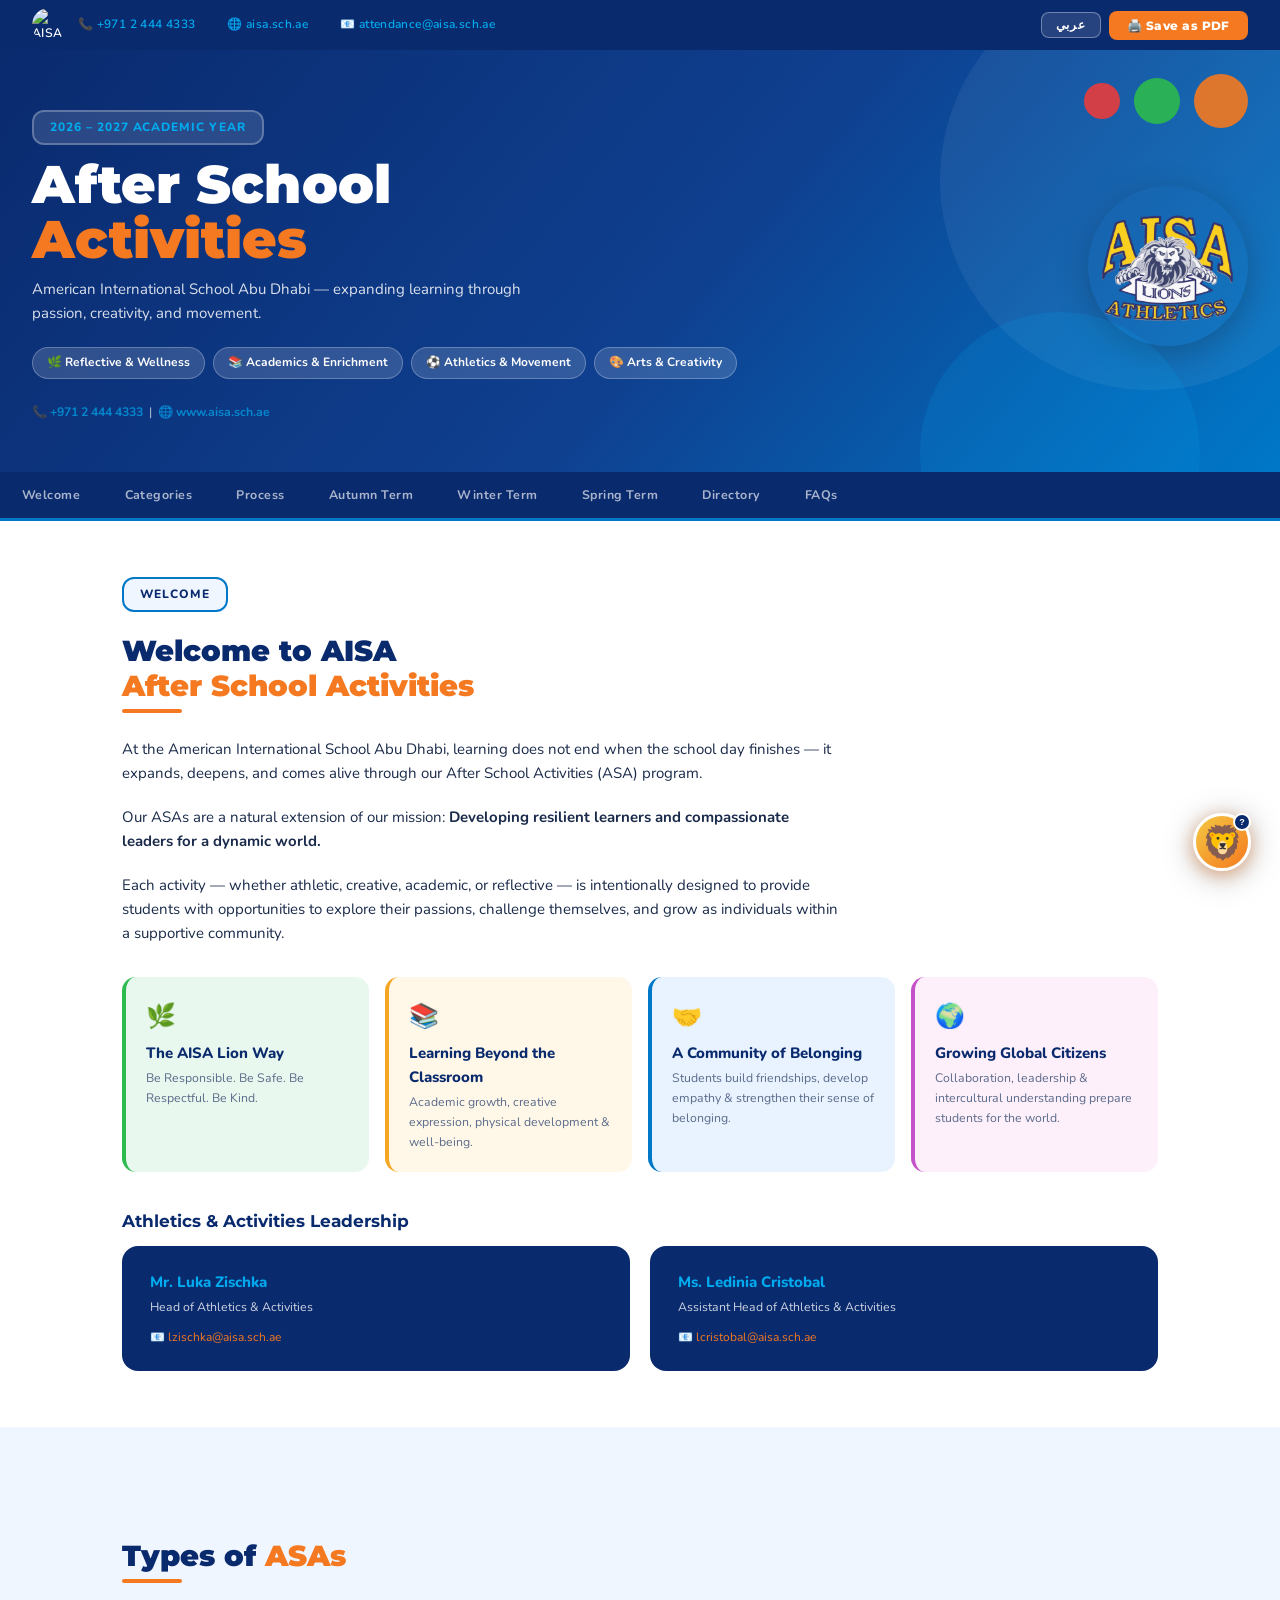
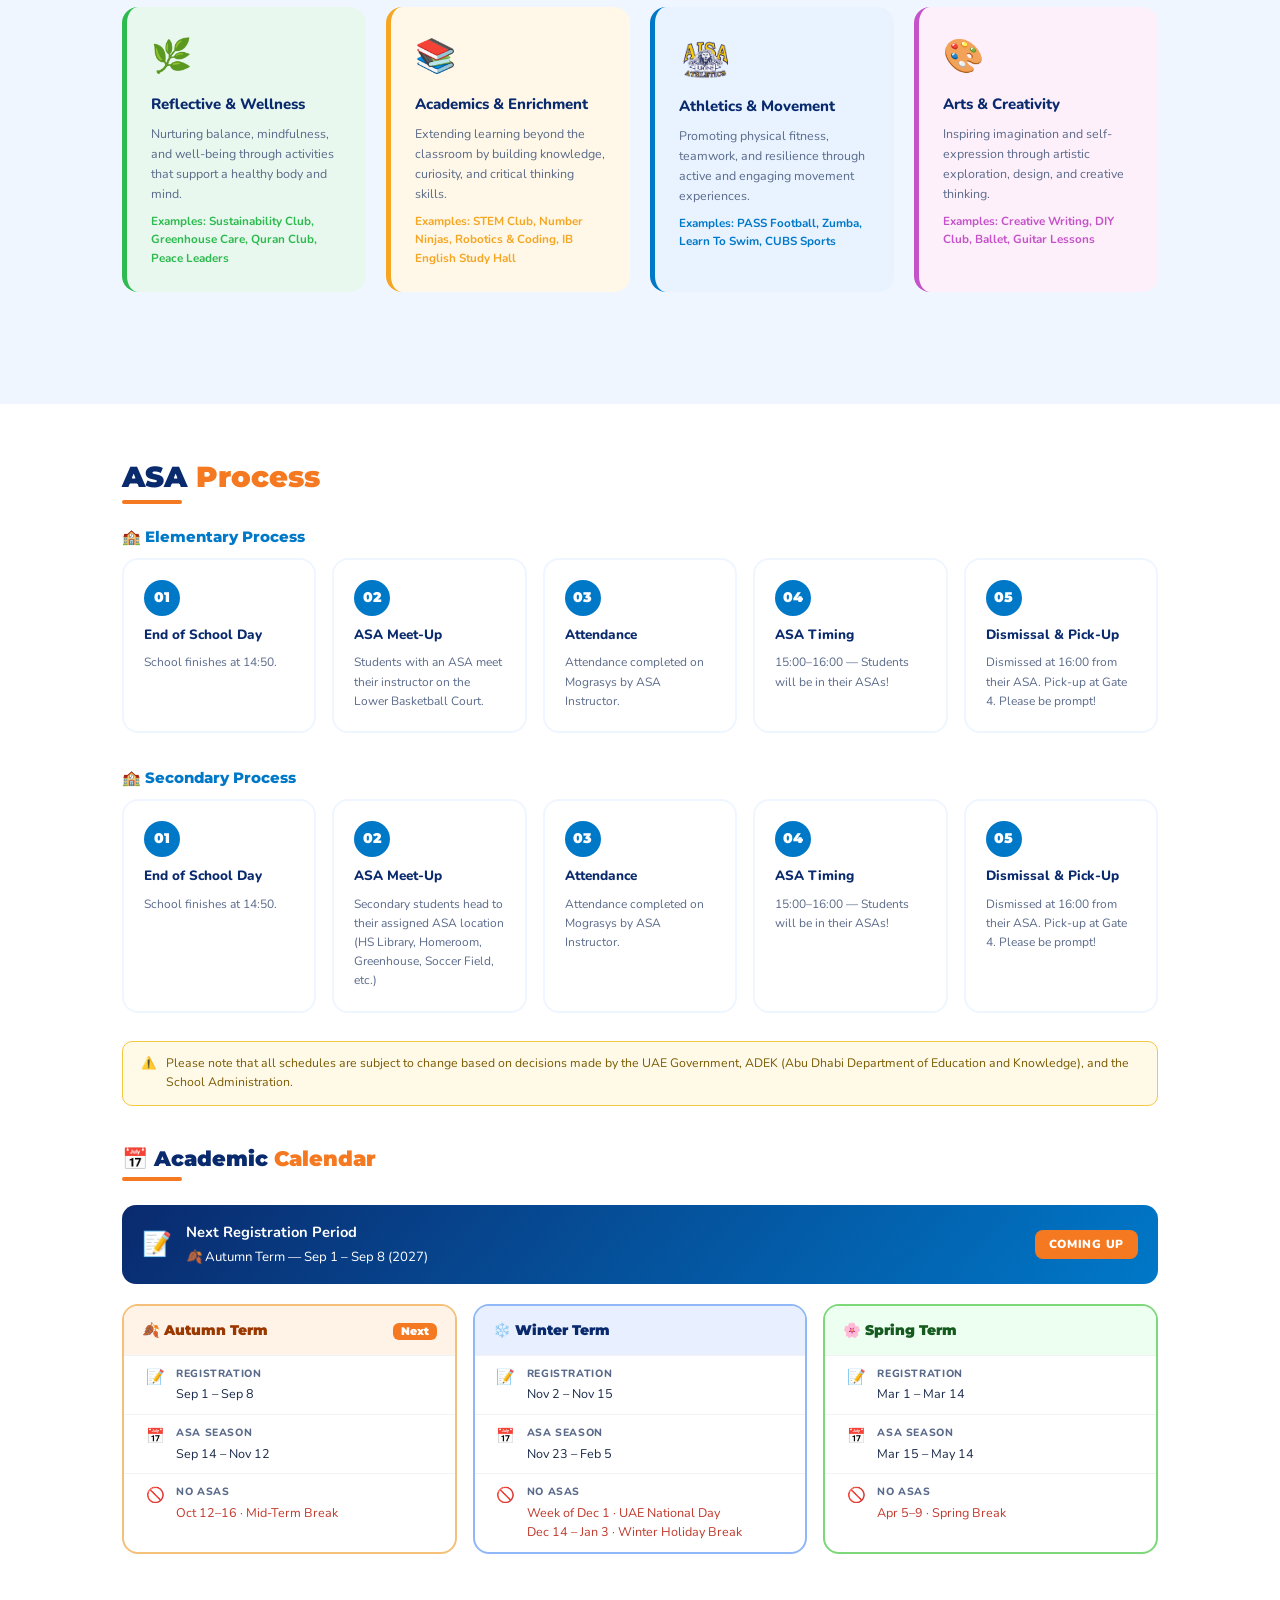
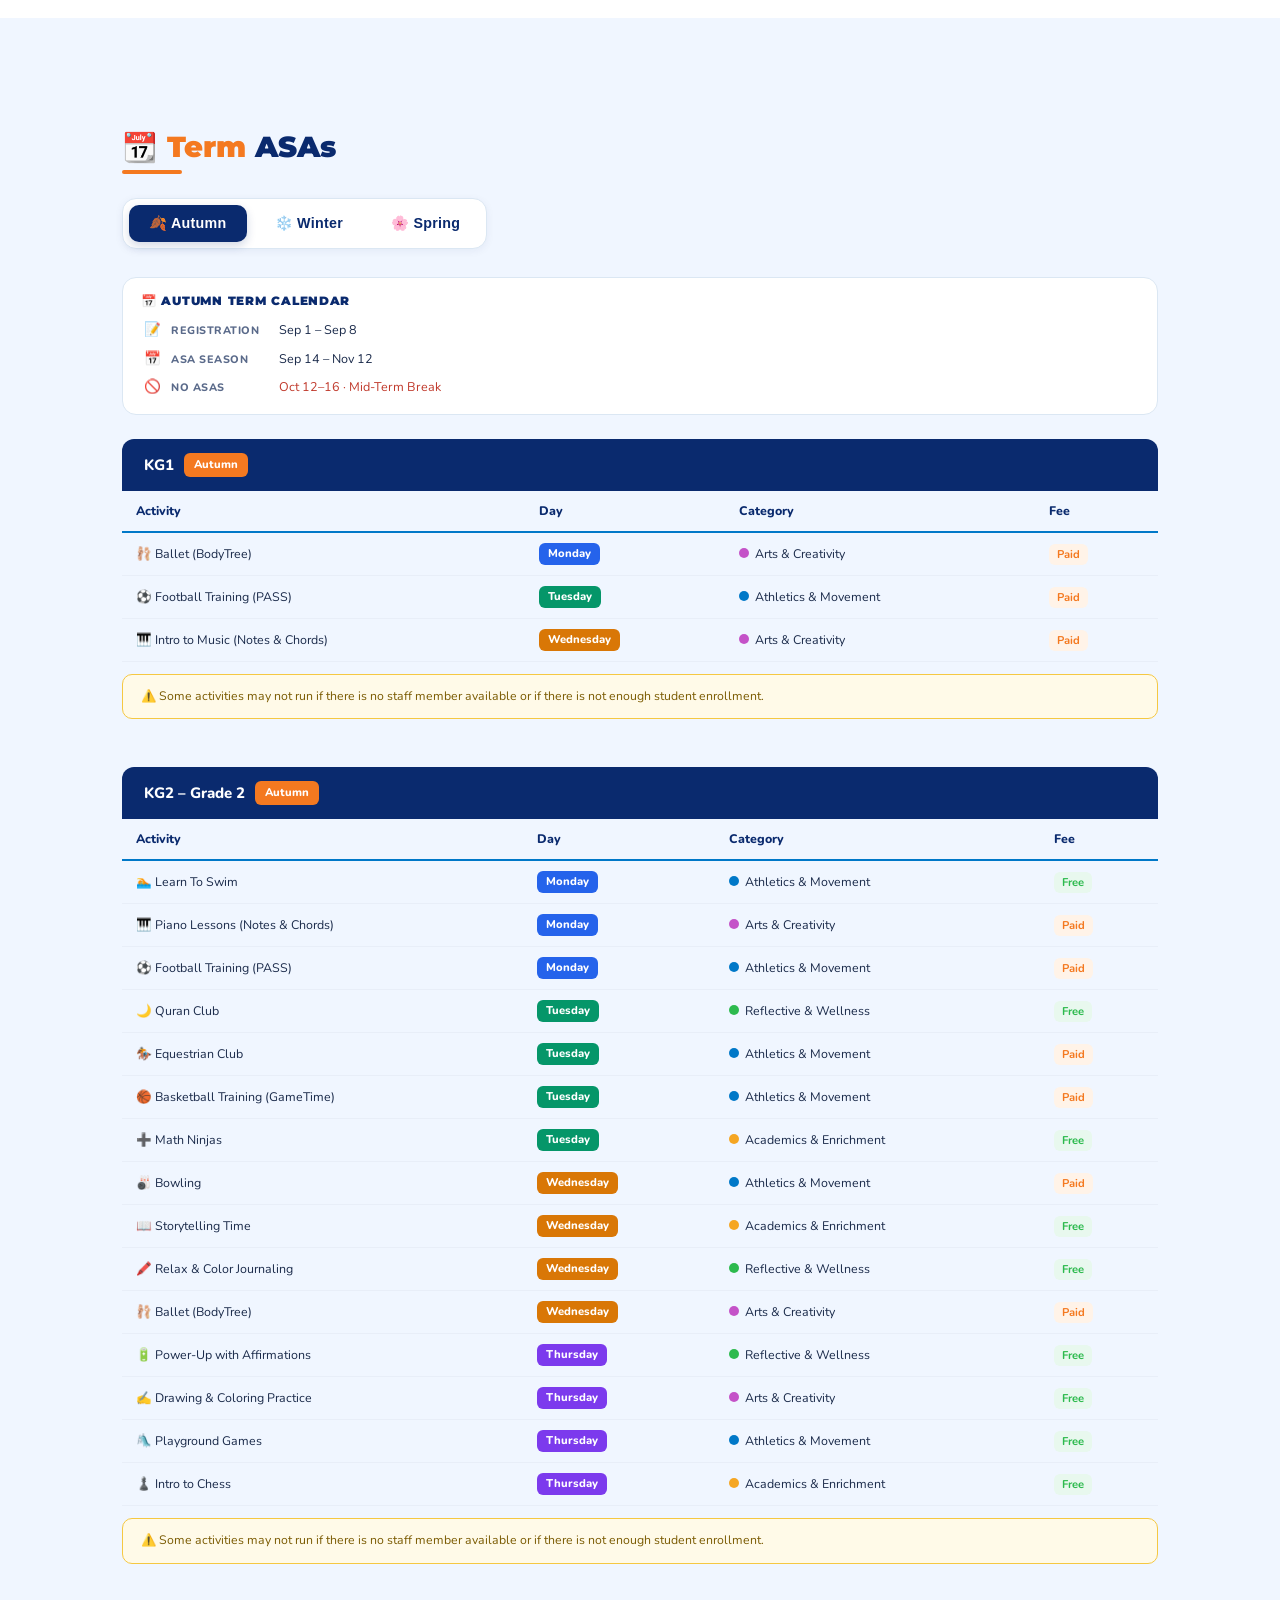
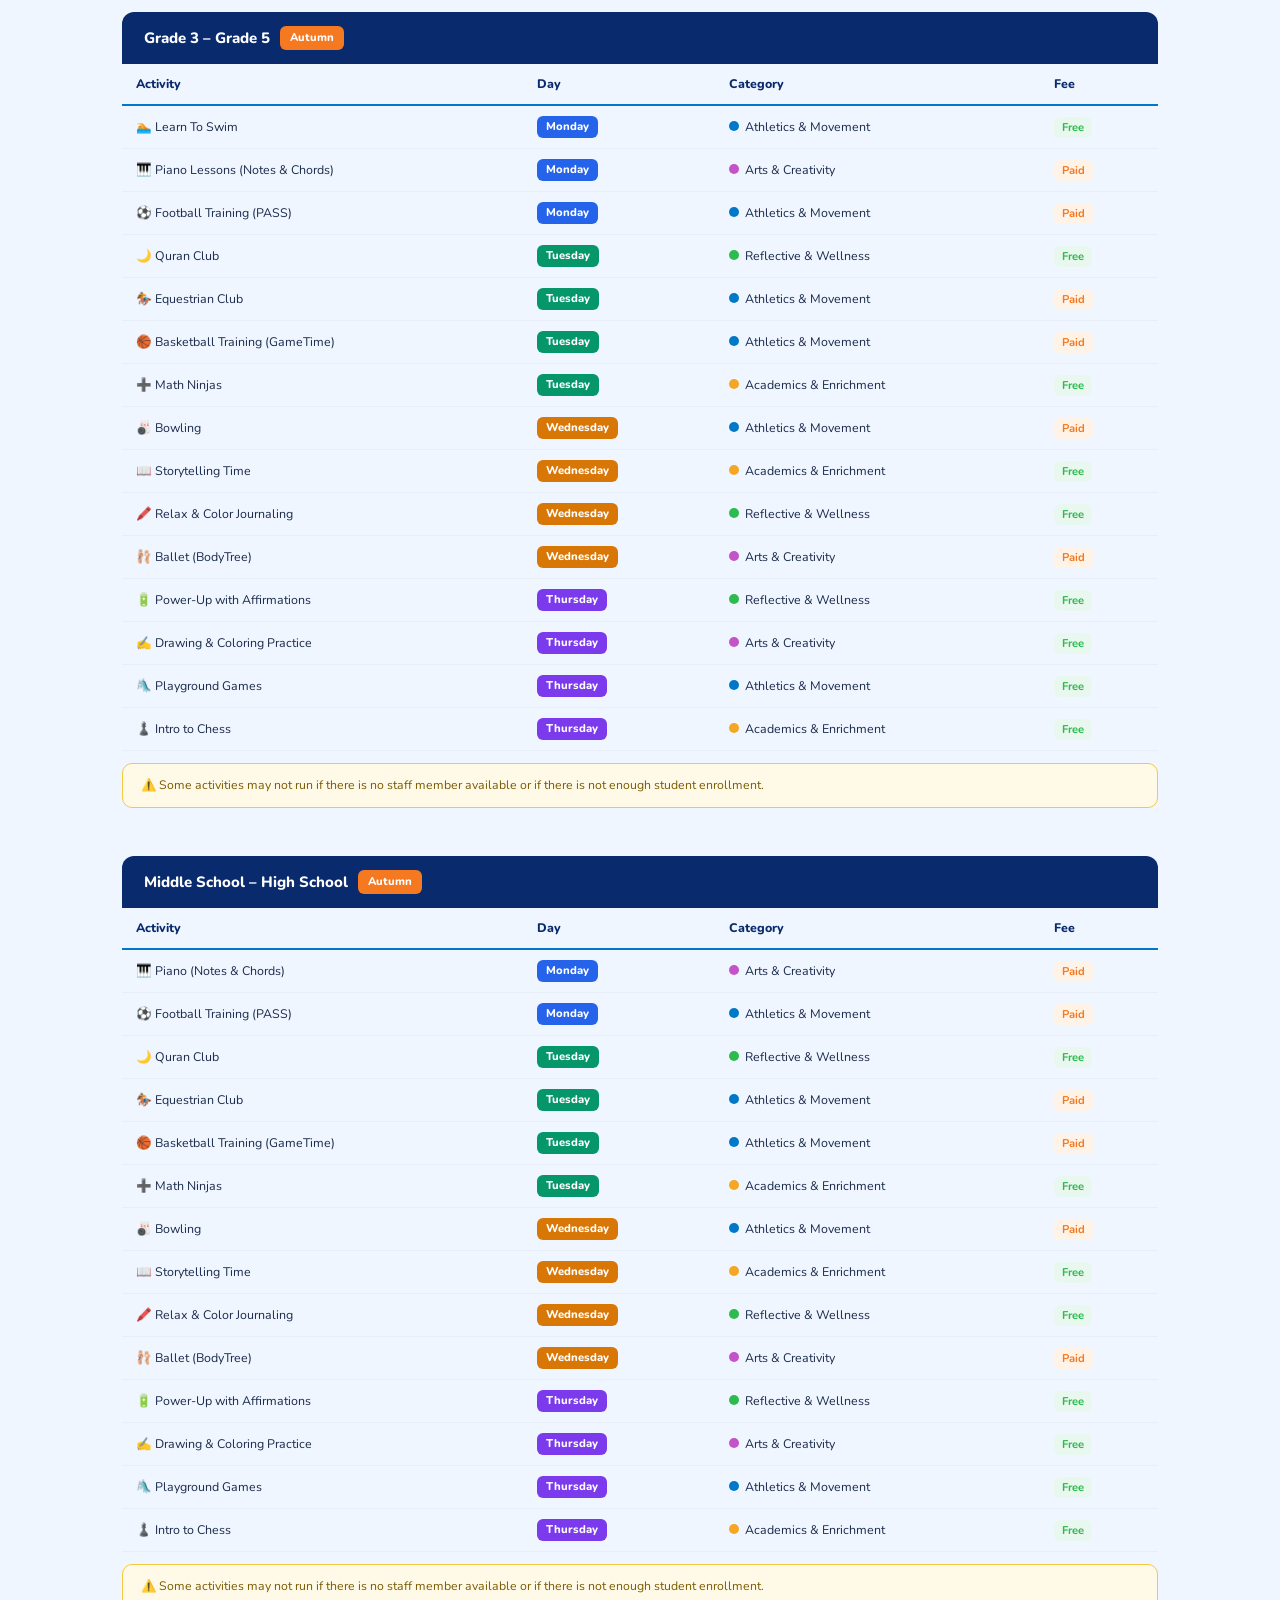
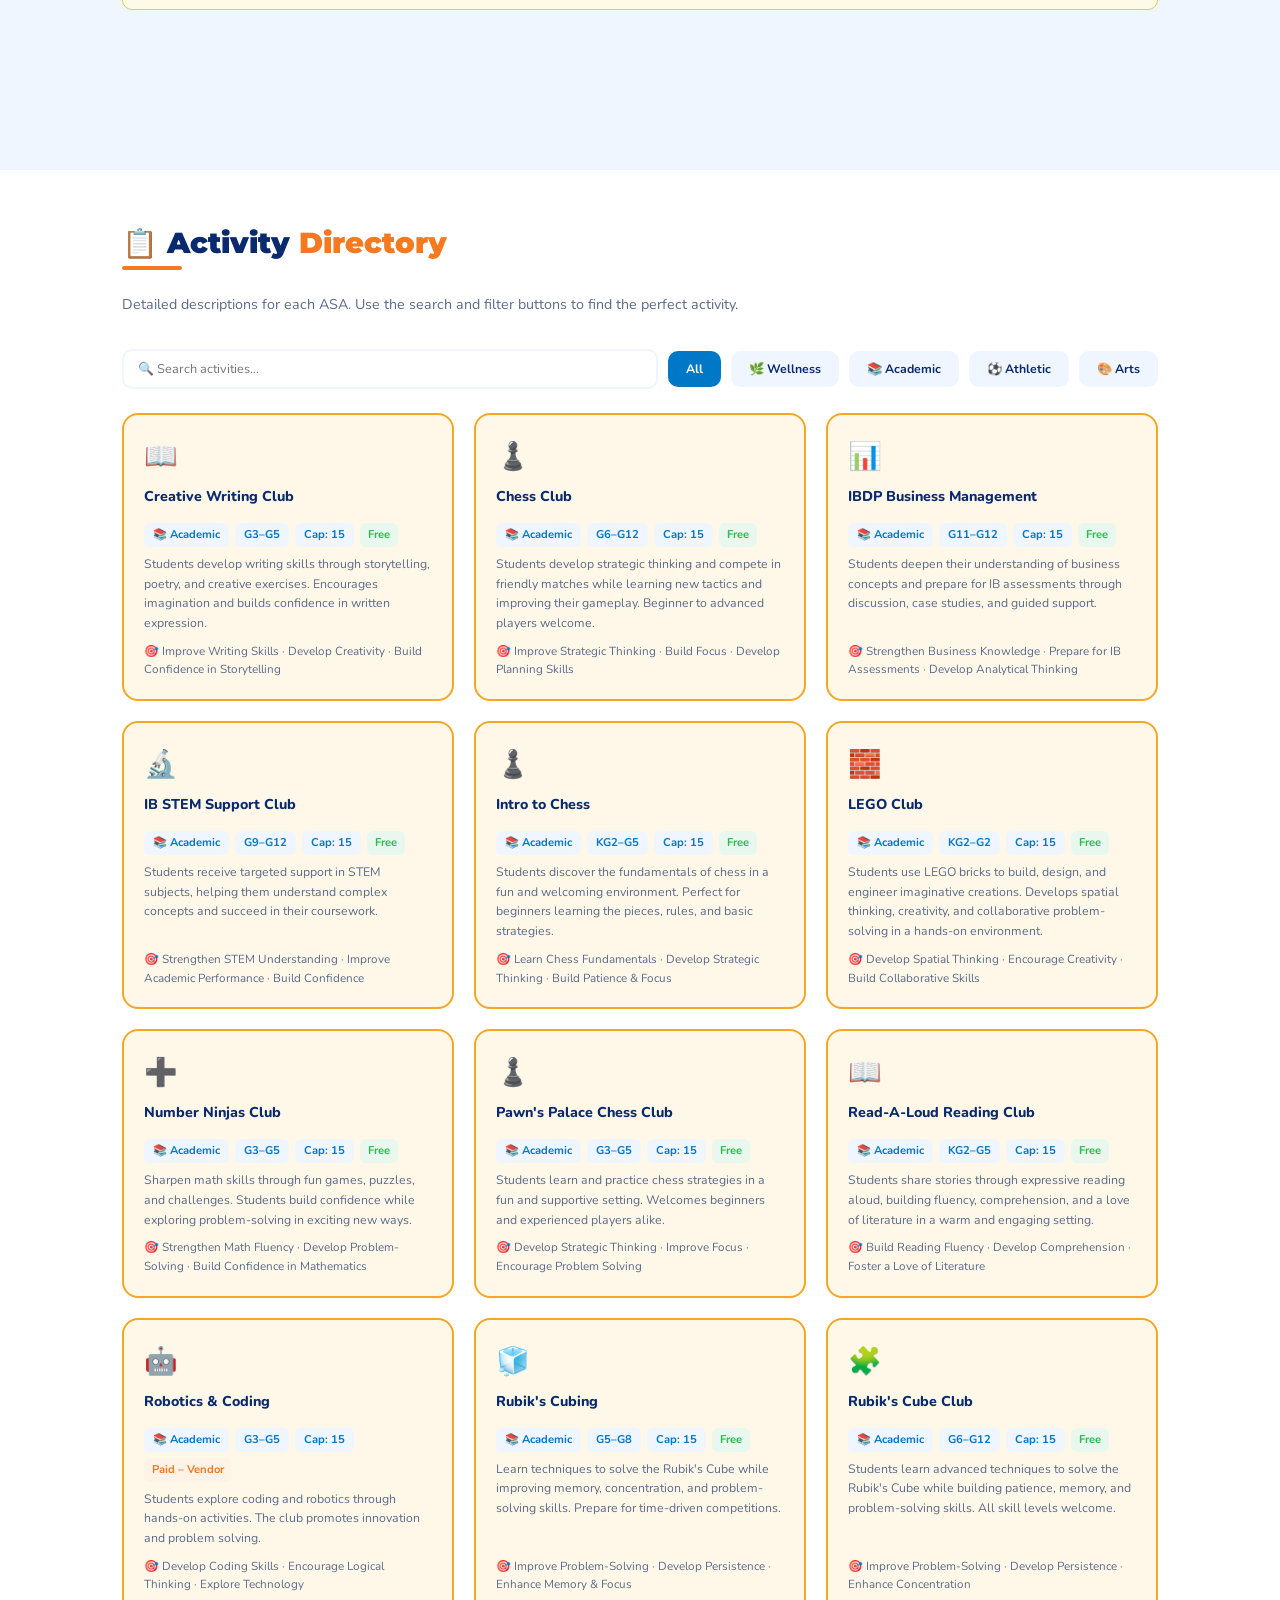
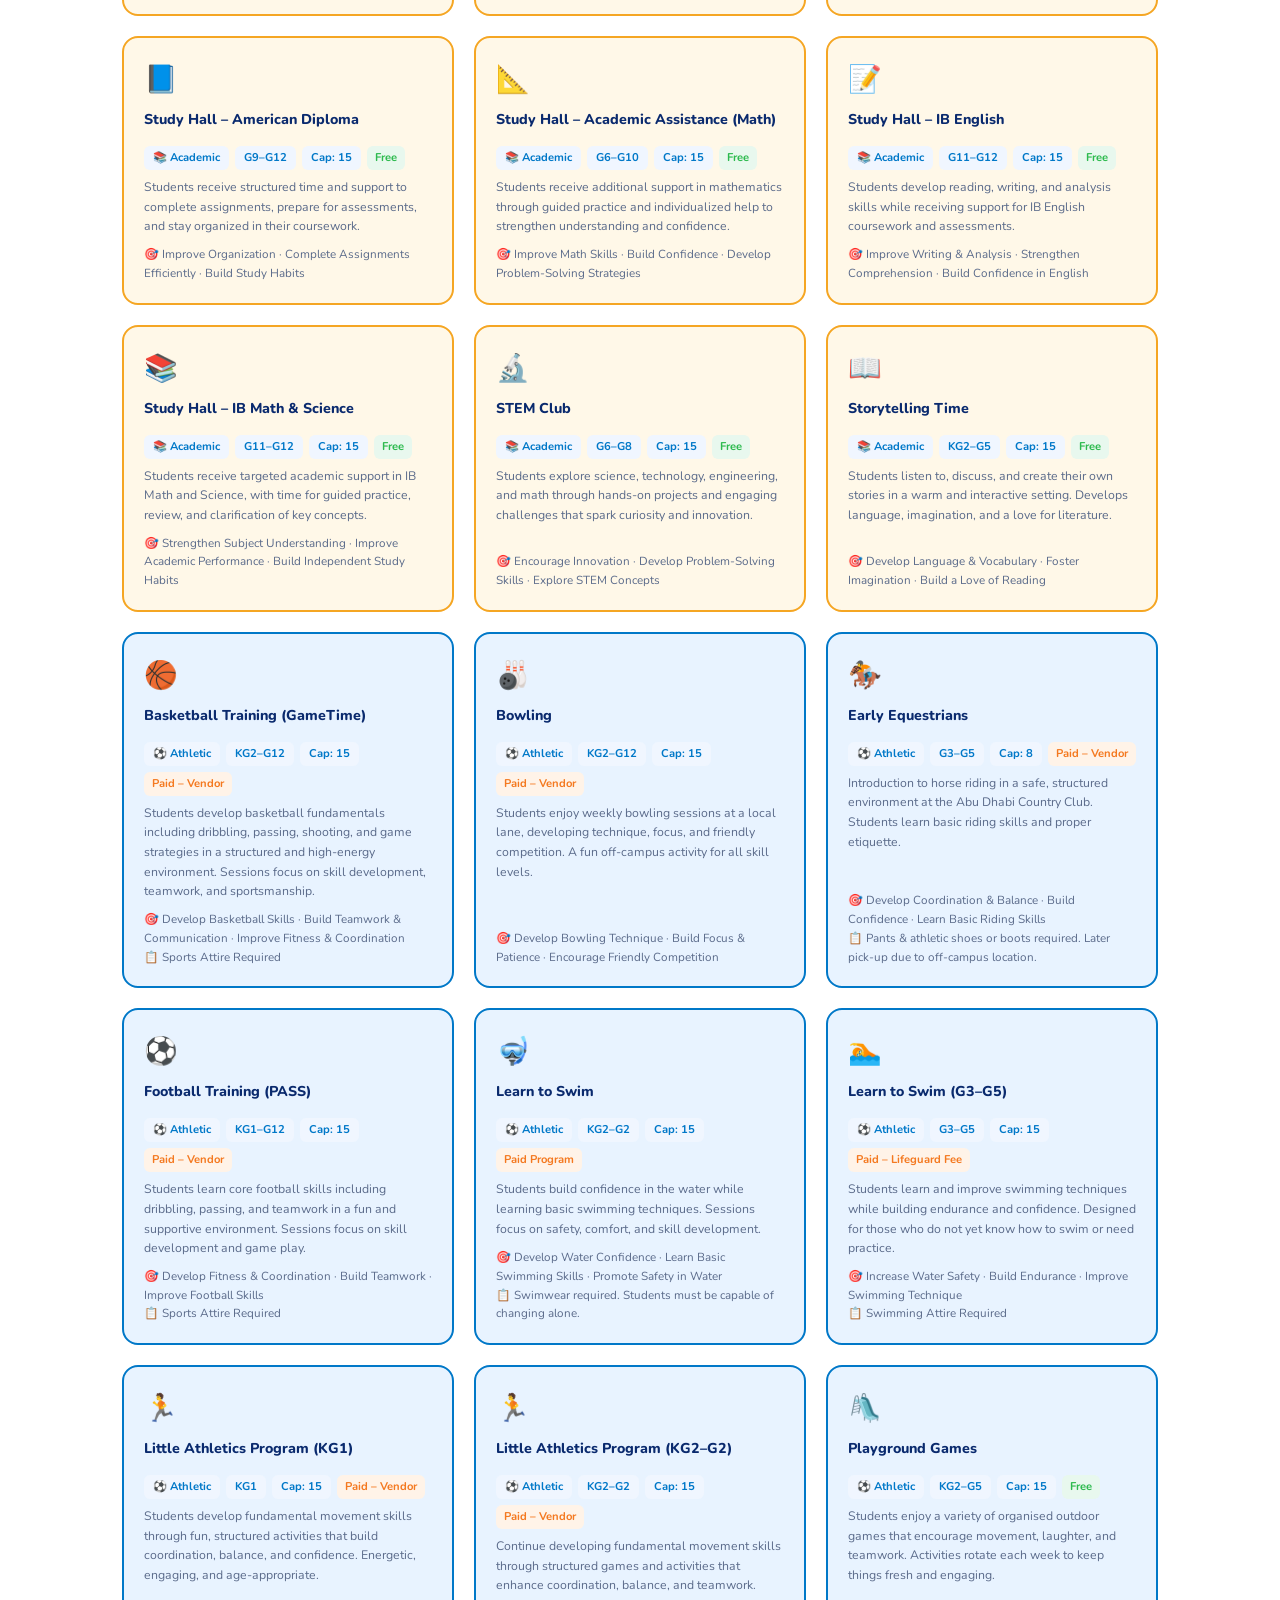
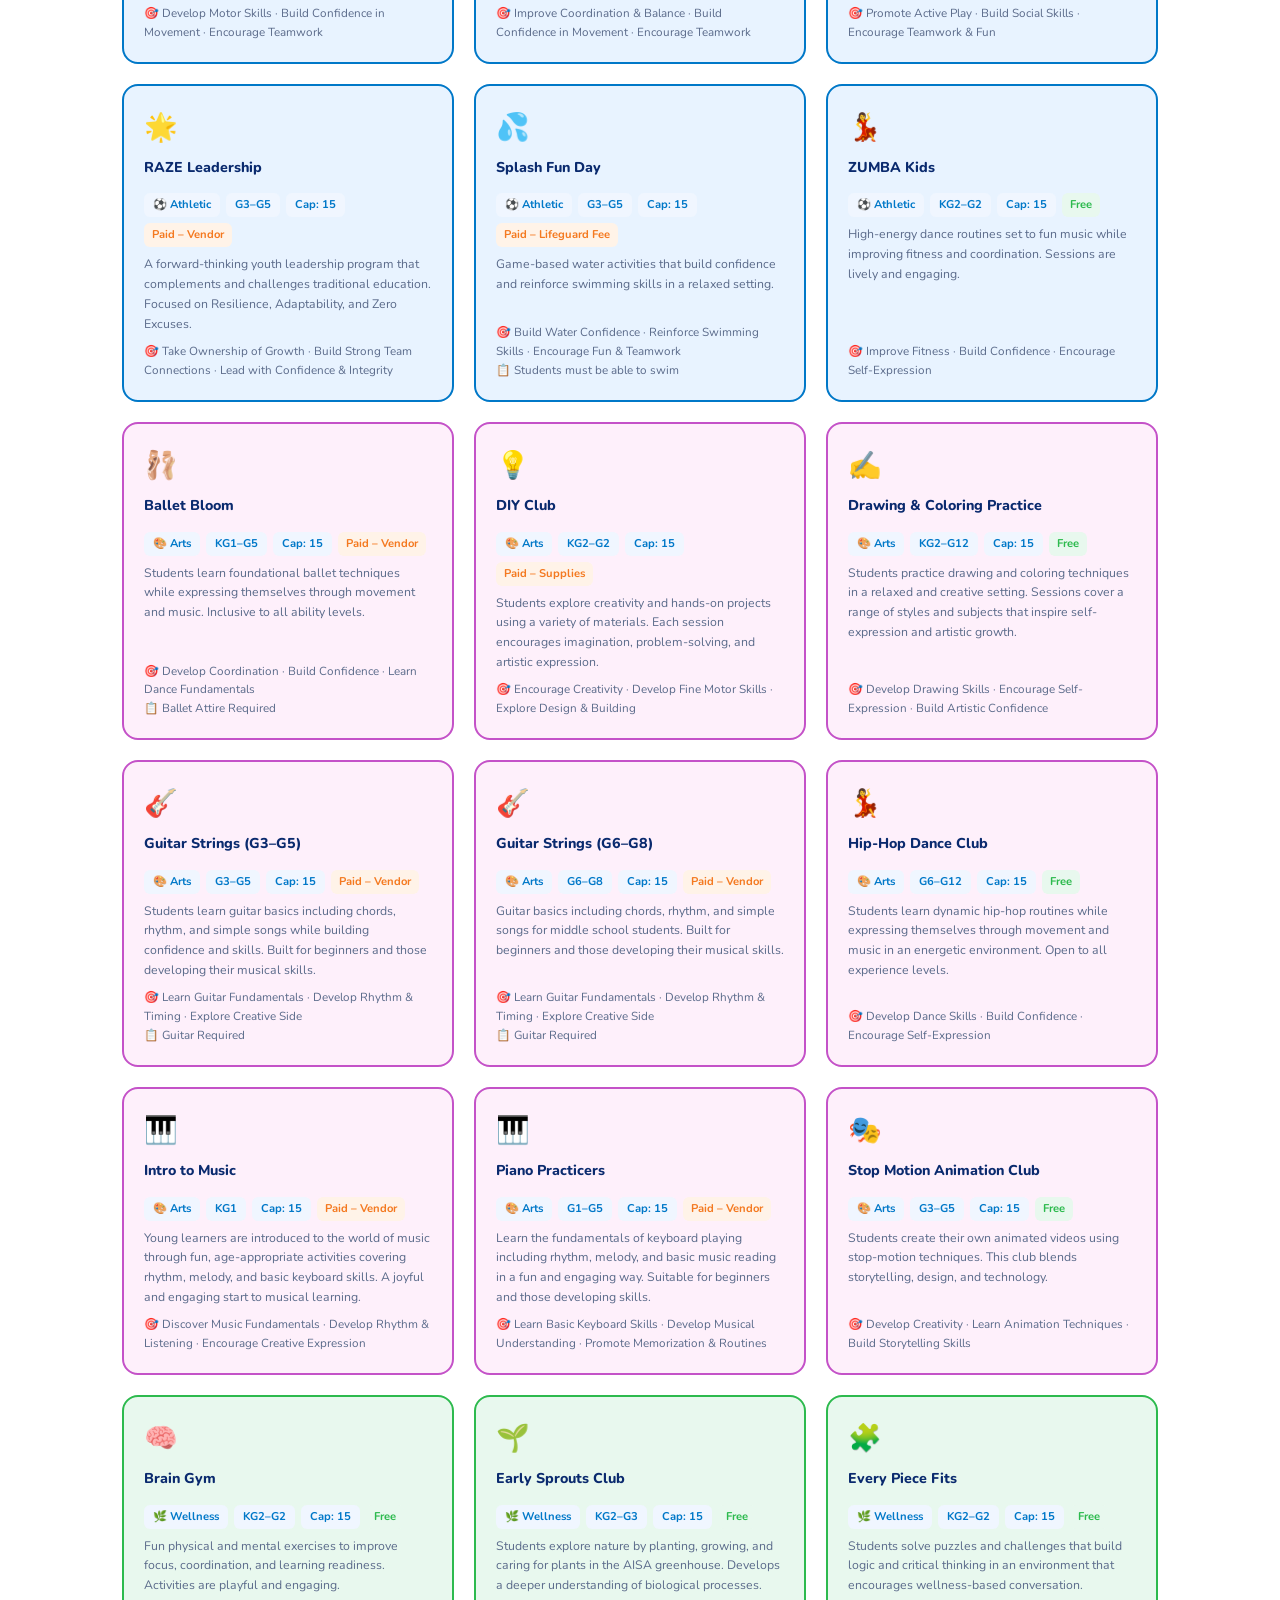
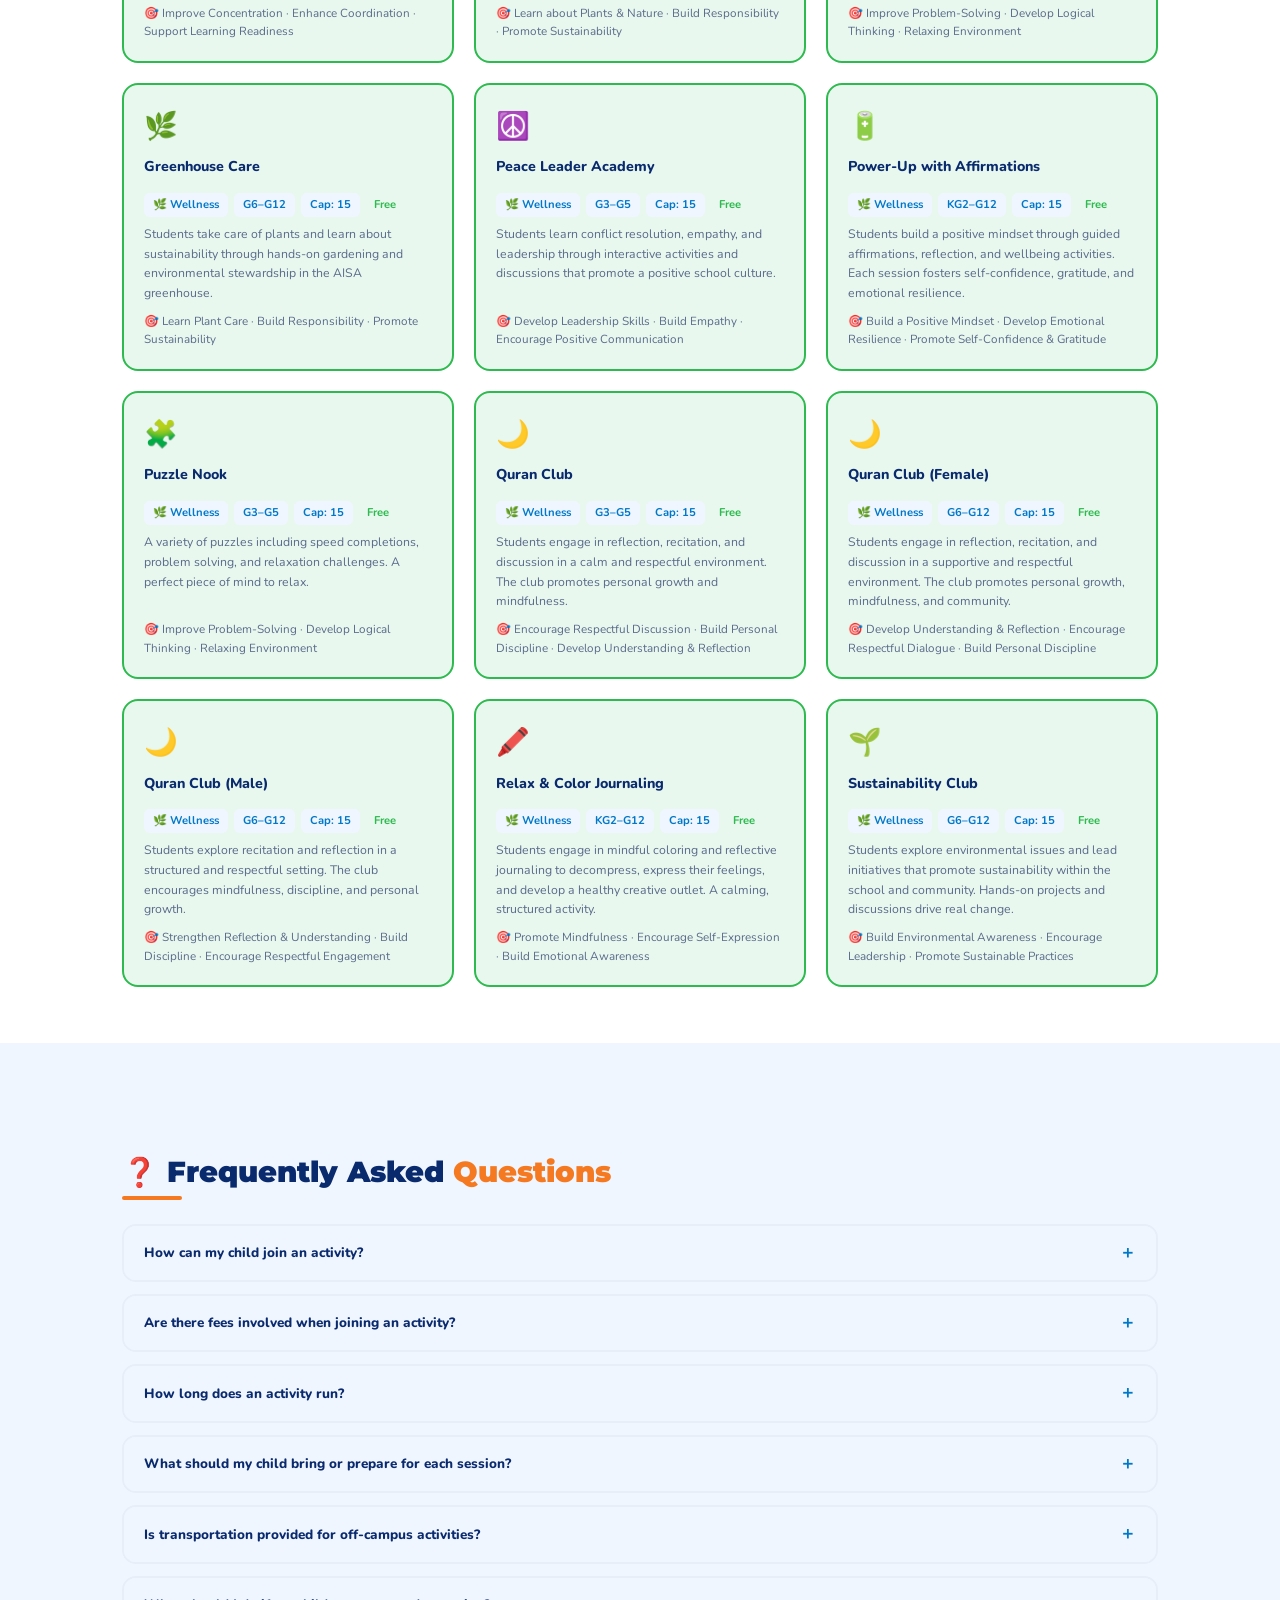
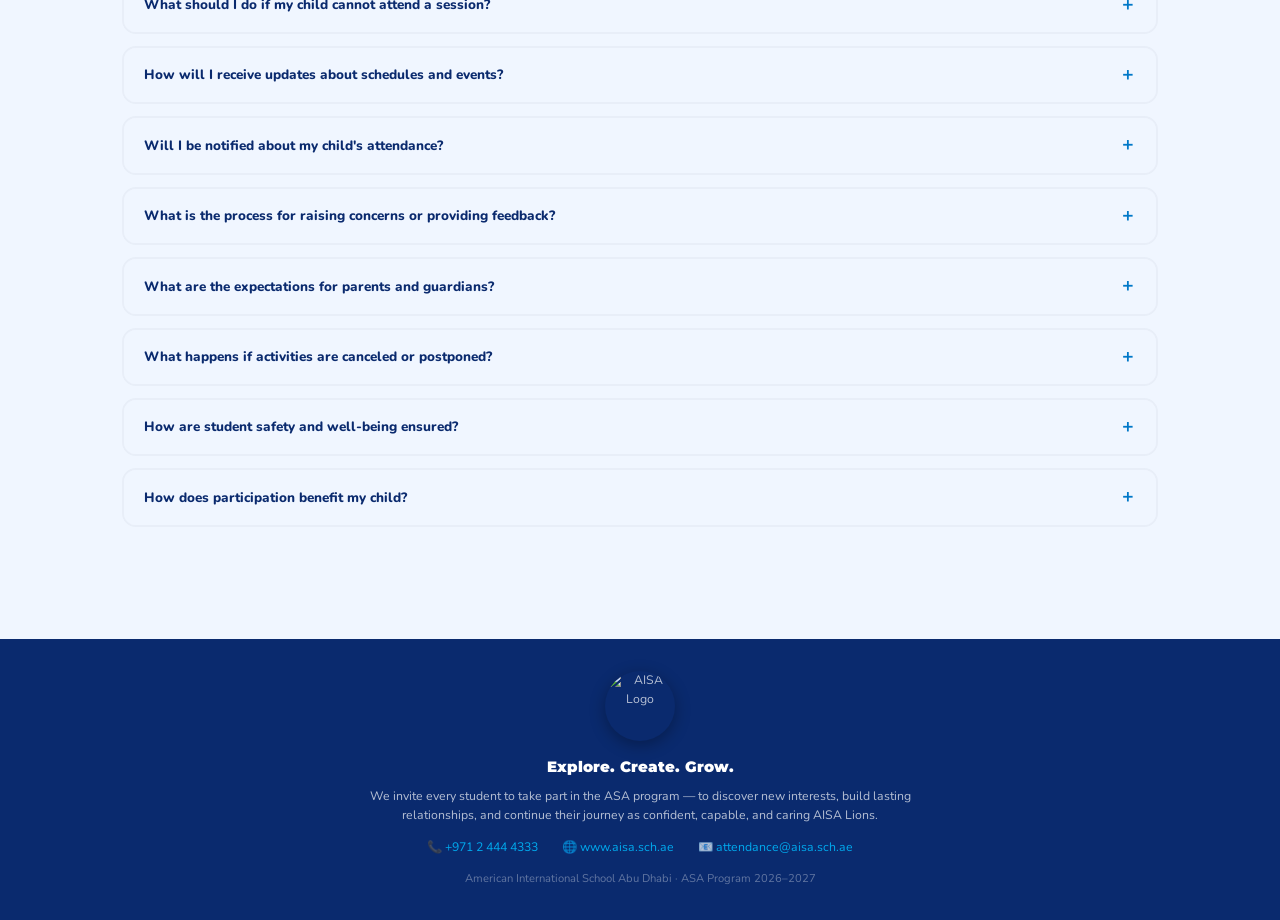
==== commit feae74f2: "Add term calendars, Arabic toggle, and animated lion chatbot - Remove aisa-asa-banner.png from page " ====
--- a/index.html
+++ b/index.html
@@ -3,23 +3,674 @@
 <head>
 <meta charset="UTF-8"/>
 <meta name="viewport" content="width=device-width, initial-scale=1.0"/>
-<title>AISA After School Activities 2026–2027 — Welcome</title>
-<link href="https://fonts.googleapis.com/css2?family=Nunito:wght@400;600;700;800;900&family=Montserrat:wght@700;800;900&display=swap" rel="stylesheet"/>
-<link rel="stylesheet" href="styles.css"/>
+<title>AISA After School Activities 2026–2027</title>
+<link href="https://fonts.googleapis.com/css2?family=Nunito:wght@400;600;700;800;900&family=Montserrat:wght@700;800;900&family=Noto+Sans+Arabic:wght@400;600;700;800;900&display=swap" rel="stylesheet"/>
+<style>
+/* ═══════════════════════════════════════
+   VARIABLES — easy to update
+═══════════════════════════════════════ */
+:root {
+  --navy:    #0a2a6e;
+  --blue:    #0078c8;
+  --sky:     #00aaee;
+  --orange:  #f47920;
+  --green:   #2dba4e;
+  --yellow:  #f5c842;
+  --white:   #ffffff;
+  --light:   #f0f6ff;
+  --text:    #1a2a4a;
+  --muted:   #5a6a8a;
+
+  /* Category colours */
+  --wellness-bg: #e8f8ee;
+  --wellness-accent: #2dba4e;
+  --academic-bg:  #fff8e8;
+  --academic-accent: #f5a623;
+  --athletic-bg:  #e8f3ff;
+  --athletic-accent: #0078c8;
+  --arts-bg:      #fef0fb;
+  --arts-accent:  #c452c8;
+
+  /* School year — change here to update everywhere */
+  --year: "2026–2027";
+
+  font-size: 15px;
+}
+
+/* ═══════════════════════════════════════
+   RESET & BASE
+═══════════════════════════════════════ */
+*,*::before,*::after{box-sizing:border-box;margin:0;padding:0}
+html{scroll-behavior:smooth}
+body{font-family:'Nunito',sans-serif;color:var(--text);background:#fff;line-height:1.6}
+a{color:inherit;text-decoration:none}
+h1,h2,h3,h4{font-family:'Montserrat',sans-serif;line-height:1.2}
+img{max-width:100%}
+
+/* ═══════════════════════════════════════
+   PRINT / SAVE AS PDF
+═══════════════════════════════════════ */
+@media print{
+  .no-print{display:none!important}
+  body{font-size:11pt}
+  .hero{padding:20px;min-height:auto}
+  section{page-break-inside:avoid}
+  .card{break-inside:avoid}
+}
+
+/* ═══════════════════════════════════════
+   TOP BAR
+═══════════════════════════════════════ */
+.topbar{
+  background:var(--navy);
+  color:#fff;
+  display:flex;align-items:center;justify-content:space-between;
+  padding:8px 32px;
+  font-size:0.82rem;font-weight:600;letter-spacing:.03em;
+  position:sticky;top:0;z-index:1000;
+}
+.topbar a{color:var(--sky);transition:opacity .2s}
+.topbar a:hover{opacity:.8}
+.topbar .contact span{margin-right:16px}
+.save-btn{
+  background:var(--orange);color:#fff;
+  border:none;border-radius:8px;
+  padding:7px 18px;font-size:.82rem;font-weight:800;
+  cursor:pointer;letter-spacing:.04em;
+  transition:transform .15s,box-shadow .15s;
+  font-family:'Montserrat',sans-serif;
+}
+.save-btn:hover{transform:translateY(-1px);box-shadow:0 4px 12px rgba(244,121,32,.5)}
+
+/* ═══════════════════════════════════════
+   HERO
+═══════════════════════════════════════ */
+.hero{
+  background: linear-gradient(130deg, var(--navy) 0%, #0f4090 55%, var(--blue) 100%);
+  color:#fff;
+  padding:60px 32px 50px;
+  position:relative;overflow:hidden;
+  display:flex;align-items:center;gap:40px;
+  flex-wrap:wrap;
+}
+.hero::before{
+  content:'';position:absolute;right:-80px;top:-80px;
+  width:420px;height:420px;border-radius:50%;
+  background:rgba(255,255,255,.06);
+}
+.hero::after{
+  content:'';position:absolute;right:80px;bottom:-120px;
+  width:280px;height:280px;border-radius:50%;
+  background:rgba(0,170,238,.15);
+}
+.hero-blobs{position:absolute;right:32px;top:24px;display:flex;gap:14px;align-items:center;opacity:.9}
+.blob{border-radius:50%;display:inline-block}
+.blob-red{width:36px;height:36px;background:#e83c3c}
+.blob-orange{width:54px;height:54px;background:var(--orange)}
+.blob-green{width:46px;height:46px;background:var(--green)}
+.hero-badge{
+  background:rgba(255,255,255,.13);
+  border:2px solid rgba(255,255,255,.25);
+  border-radius:12px;
+  padding:6px 16px;
+  font-size:.8rem;font-weight:800;letter-spacing:.08em;
+  text-transform:uppercase;color:var(--sky);
+  margin-bottom:12px;display:inline-block;
+}
+.hero-title{font-size:clamp(2.2rem,5vw,3.5rem);font-weight:900;line-height:1.05;margin-bottom:10px}
+.hero-title span{color:var(--orange)}
+.hero-sub{font-size:1rem;opacity:.85;max-width:500px;margin-bottom:22px}
+.hero-pills{display:flex;flex-wrap:wrap;gap:8px;margin-bottom:24px}
+.pill{
+  background:rgba(255,255,255,.15);border:1px solid rgba(255,255,255,.25);
+  border-radius:20px;padding:5px 14px;font-size:.8rem;font-weight:700;
+}
+.hero-contact{font-size:.82rem;opacity:.7}
+.hero-contact a{color:var(--sky);font-weight:700}
+.hero-logo{
+  background:transparent;border-radius:50%;width:160px;height:160px;
+  display:flex;align-items:center;justify-content:center;
+  flex-shrink:0;
+  box-shadow:0 8px 32px rgba(0,0,0,.25);
+  overflow:hidden;
+}
+.hero-logo img{width:100%;height:100%;object-fit:contain;border-radius:50%}
+.topbar-logo{height:34px;width:34px;object-fit:contain;border-radius:50%;flex-shrink:0}
+.asa-banner-strip{width:100%;display:block;line-height:0}
+.asa-banner-strip img{width:100%;height:auto;display:block;max-height:160px;object-fit:cover;object-position:center}
+.footer-logo{width:70px;height:70px;object-fit:contain;border-radius:50%;
+  margin:0 auto 14px;display:block;
+  box-shadow:0 4px 16px rgba(0,0,0,.3)}
+
+/* ═══════════════════════════════════════
+   NAV TABS
+═══════════════════════════════════════ */
+.nav-tabs{
+  background:var(--navy);
+  display:flex;overflow-x:auto;
+  scrollbar-width:none;
+  position:sticky;top:42px;z-index:999;
+  border-bottom:3px solid var(--blue);
+}
+.nav-tabs::-webkit-scrollbar{display:none}
+.nav-tabs a{
+  color:rgba(255,255,255,.65);
+  padding:13px 22px;
+  font-size:.83rem;font-weight:700;letter-spacing:.04em;
+  white-space:nowrap;
+  border-bottom:3px solid transparent;
+  margin-bottom:-3px;
+  transition:color .2s,border-color .2s;
+}
+.nav-tabs a:hover,.nav-tabs a.active{color:#fff;border-color:var(--orange)}
+
+/* ═══════════════════════════════════════
+   SECTION WRAPPER
+═══════════════════════════════════════ */
+.section{padding:56px 32px;max-width:1100px;margin:0 auto}
+.section-title{
+  font-size:1.9rem;font-weight:900;color:var(--navy);
+  margin-bottom:6px;
+}
+.section-title span{color:var(--orange)}
+.section-sub{color:var(--muted);font-size:.95rem;margin-bottom:32px}
+.divider{height:4px;width:60px;background:var(--orange);border-radius:4px;margin-bottom:24px}
+
+/* ═══════════════════════════════════════
+   BAND (full-width coloured stripe)
+═══════════════════════════════════════ */
+.band{background:var(--light);padding:56px 0}
+.band .section{padding-top:0;padding-bottom:0}
+
+/* ═══════════════════════════════════════
+   TERM TABS
+═══════════════════════════════════════ */
+.term-tabs{
+  display:flex;gap:8px;flex-wrap:wrap;
+  margin:8px 0 28px;
+  padding:6px;
+  background:#fff;
+  border:1px solid #dbe7f3;
+  border-radius:14px;
+  box-shadow:0 2px 8px rgba(10,42,110,.06);
+  width:fit-content;max-width:100%;
+}
+.term-tab{
+  appearance:none;border:0;cursor:pointer;
+  background:transparent;color:var(--navy);
+  padding:10px 20px;border-radius:10px;
+  font-size:.95rem;font-weight:800;letter-spacing:.02em;
+  display:inline-flex;align-items:center;gap:6px;
+  transition:background .18s,color .18s,box-shadow .18s;
+}
+.term-tab:hover{background:var(--light)}
+.term-tab.active{
+  background:var(--navy);color:#fff;
+  box-shadow:0 4px 10px rgba(10,42,110,.18);
+}
+.term-tab:focus-visible{outline:2px solid var(--orange);outline-offset:2px}
+.term-panel{display:none}
+.term-panel.active{display:block}
+@media print{
+  .term-tabs{display:none}
+  .term-panel{display:block !important;page-break-before:always}
+  .term-panel:first-of-type{page-break-before:auto}
+}
+
+/* ═══════════════════════════════════════
+   LEADERSHIP TABLE
+═══════════════════════════════════════ */
+.staff-grid{display:flex;gap:20px;flex-wrap:wrap}
+.staff-card{
+  background:var(--navy);color:#fff;border-radius:16px;
+  padding:24px 28px;flex:1;min-width:230px;
+  display:flex;flex-direction:column;gap:4px;
+}
+.staff-card .name{font-weight:800;font-size:1rem;color:var(--sky)}
+.staff-card .role{font-size:.82rem;opacity:.8}
+.staff-card .email{font-size:.8rem;color:var(--orange);margin-top:6px}
+
+/* ═══════════════════════════════════════
+   CATEGORIES
+═══════════════════════════════════════ */
+.cat-grid{display:grid;grid-template-columns:repeat(auto-fit,minmax(220px,1fr));gap:20px}
+.cat-card{
+  border-radius:16px;padding:24px;
+  display:flex;flex-direction:column;gap:8px;
+}
+.cat-card .cat-icon{font-size:2.2rem}
+.cat-card .cat-name{font-weight:800;font-size:1rem;color:var(--navy)}
+.cat-card .cat-desc{font-size:.83rem;color:var(--muted)}
+.cat-card.wellness{background:var(--wellness-bg);border-left:5px solid var(--wellness-accent)}
+.cat-card.academic{background:var(--academic-bg);border-left:5px solid var(--academic-accent)}
+.cat-card.athletic{background:var(--athletic-bg);border-left:5px solid var(--athletic-accent)}
+.cat-card.arts{background:var(--arts-bg);border-left:5px solid var(--arts-accent)}
+
+/* ═══════════════════════════════════════
+   PROCESS STEPS
+═══════════════════════════════════════ */
+.steps{display:flex;flex-wrap:wrap;gap:16px}
+.step{
+  flex:1;min-width:160px;
+  background:#fff;border:2px solid var(--light);border-radius:16px;
+  padding:20px;display:flex;flex-direction:column;gap:8px;
+  transition:box-shadow .2s;
+}
+.step:hover{box-shadow:0 6px 24px rgba(0,120,200,.12)}
+.step-num{
+  width:36px;height:36px;background:var(--blue);color:#fff;
+  border-radius:50%;display:flex;align-items:center;justify-content:center;
+  font-weight:900;font-size:.9rem;font-family:'Montserrat',sans-serif;
+}
+.step-title{font-weight:800;font-size:.9rem;color:var(--navy)}
+.step-desc{font-size:.8rem;color:var(--muted)}
+
+/* ═══════════════════════════════════════
+   TERM / SCHEDULE TABLES
+═══════════════════════════════════════ */
+.term-section{margin-bottom:48px}
+.term-title{
+  background:var(--navy);color:#fff;
+  border-radius:12px 12px 0 0;
+  padding:14px 22px;
+  font-size:1rem;font-weight:800;display:flex;align-items:center;gap:10px;
+}
+.term-title .term-badge{
+  background:var(--orange);border-radius:6px;padding:3px 10px;font-size:.75rem;
+}
+.grade-block{margin-bottom:8px}
+.grade-header{
+  background:var(--blue);color:#fff;
+  padding:10px 22px;font-size:.85rem;font-weight:800;
+}
+table.asa-table{width:100%;border-collapse:collapse;font-size:.83rem}
+table.asa-table th{
+  background:var(--light);color:var(--navy);
+  padding:10px 14px;font-weight:800;text-align:left;
+  border-bottom:2px solid var(--blue);
+}
+table.asa-table td{padding:10px 14px;border-bottom:1px solid #e8eef8;vertical-align:middle}
+table.asa-table tr:hover td{background:#f6faff}
+.badge-free{background:#e8f8ee;color:var(--wellness-accent);font-weight:700;font-size:.75rem;padding:3px 8px;border-radius:6px}
+.badge-paid{background:#fff3e8;color:var(--orange);font-weight:700;font-size:.75rem;padding:3px 8px;border-radius:6px}
+.type-dot{
+  display:inline-block;width:10px;height:10px;border-radius:50%;margin-right:6px;
+}
+.type-wellness{background:var(--wellness-accent)}
+.type-academic{background:var(--academic-accent)}
+.type-athletic{background:var(--athletic-accent)}
+.type-arts{background:var(--arts-accent)}
+.warning-box{
+  background:#fffae8;border:1px solid #f5c842;border-radius:10px;
+  padding:12px 18px;font-size:.82rem;color:#7a5a00;margin-top:12px;
+  display:flex;gap:10px;align-items:flex-start;
+}
+
+/* ═══════════════════════════════════════
+   ACTIVITY CARDS (directory)
+═══════════════════════════════════════ */
+.dir-grid{display:grid;grid-template-columns:repeat(auto-fill,minmax(280px,1fr));gap:20px}
+.dir-card{
+  border-radius:16px;border:2px solid #e8eef8;
+  padding:20px;
+  transition:transform .18s,box-shadow .18s;
+  display:flex;flex-direction:column;gap:8px;
+}
+.dir-card:hover{transform:translateY(-3px);box-shadow:0 8px 28px rgba(0,40,120,.1)}
+.dir-card .dc-icon{font-size:1.8rem}
+.dir-card .dc-name{font-weight:800;color:var(--navy);font-size:.95rem}
+.dir-card .dc-desc{font-size:.82rem;color:var(--muted);flex:1}
+.dir-card .dc-meta{display:flex;flex-wrap:wrap;gap:6px;margin-top:6px}
+.meta-tag{
+  background:var(--light);border-radius:6px;padding:3px 9px;
+  font-size:.75rem;font-weight:700;color:var(--blue);
+}
+.dir-card .dc-goals{font-size:.78rem;color:var(--muted)}
+.dir-card.wc{border-color:var(--wellness-accent);background:var(--wellness-bg)}
+.dir-card.ac{border-color:var(--academic-accent);background:var(--academic-bg)}
+.dir-card.atc{border-color:var(--athletic-accent);background:var(--athletic-bg)}
+.dir-card.arc{border-color:var(--arts-accent);background:var(--arts-bg)}
+
+/* ═══════════════════════════════════════
+   FAQ
+═══════════════════════════════════════ */
+.faq-list{display:flex;flex-direction:column;gap:12px}
+.faq-item{
+  border:2px solid #e8eef8;border-radius:14px;overflow:hidden;
+}
+.faq-q{
+  background:var(--light);padding:14px 20px;
+  font-weight:800;font-size:.9rem;color:var(--navy);
+  cursor:pointer;display:flex;justify-content:space-between;align-items:center;
+  user-select:none;
+}
+.faq-q::after{content:'＋';color:var(--blue);font-size:1.1rem}
+.faq-item.open .faq-q::after{content:'－'}
+.faq-a{
+  display:none;padding:14px 20px;font-size:.85rem;color:var(--muted);
+  background:#fff;border-top:1px solid #e8eef8;
+}
+.faq-item.open .faq-a{display:block}
+
+/* ═══════════════════════════════════════
+   FOOTER
+═══════════════════════════════════════ */
+footer{
+  background:var(--navy);color:rgba(255,255,255,.7);
+  text-align:center;padding:32px;font-size:.82rem;
+}
+footer a{color:var(--sky)}
+footer strong{color:#fff}
+
+/* ═══════════════════════════════════════
+   FILTER BAR (directory search)
+═══════════════════════════════════════ */
+.filter-bar{
+  display:flex;flex-wrap:wrap;gap:10px;margin-bottom:24px;align-items:center;
+}
+.filter-bar input{
+  flex:1;min-width:200px;
+  border:2px solid var(--light);border-radius:10px;
+  padding:9px 14px;font-family:'Nunito',sans-serif;font-size:.85rem;
+  outline:none;transition:border-color .2s;
+}
+.filter-bar input:focus{border-color:var(--blue)}
+.filter-btn{
+  background:var(--light);border:2px solid var(--light);border-radius:10px;
+  padding:8px 16px;font-size:.82rem;font-weight:700;color:var(--navy);
+  cursor:pointer;transition:background .15s,border-color .15s;
+  font-family:'Nunito',sans-serif;
+}
+.filter-btn:hover,.filter-btn.active{background:var(--blue);border-color:var(--blue);color:#fff}
+
+/* ═══════════════════════════════════════
+   DAY-OF-WEEK COLOUR CHIPS
+═══════════════════════════════════════ */
+.day-chip{
+  display:inline-block;border-radius:6px;
+  padding:2px 9px;font-size:.75rem;font-weight:800;
+  white-space:nowrap;color:#fff;
+}
+.day-monday   {background:#2563eb}
+.day-tuesday  {background:#059669}
+.day-wednesday{background:#d97706}
+.day-thursday {background:#7c3aed}
+.day-friday   {background:#dc2626}
+
+/* ═══════════════════════════════════════
+   ACTIVITY MODAL
+═══════════════════════════════════════ */
+.act-overlay{
+  display:none;position:fixed;inset:0;z-index:2000;
+  background:rgba(10,42,110,.55);backdrop-filter:blur(4px);
+  align-items:center;justify-content:center;padding:20px;
+}
+.act-overlay.open{display:flex}
+.act-box{
+  background:#fff;border-radius:20px;
+  max-width:520px;width:100%;max-height:88vh;overflow-y:auto;
+  padding:28px 28px 24px;position:relative;
+  box-shadow:0 24px 64px rgba(0,0,0,.25);
+}
+.act-close{
+  position:absolute;top:14px;right:16px;
+  background:var(--light);border:none;border-radius:50%;
+  width:32px;height:32px;font-size:1.1rem;cursor:pointer;
+  display:flex;align-items:center;justify-content:center;
+  font-family:'Montserrat',sans-serif;font-weight:900;
+  color:var(--navy);transition:background .15s;
+}
+.act-close:hover{background:#e0e8f4}
+.act-icon-lg{font-size:2.4rem;margin-bottom:8px}
+.act-modal-name{font-family:'Montserrat',sans-serif;font-weight:900;
+  font-size:1.3rem;color:var(--navy);margin-bottom:10px}
+.act-chips{display:flex;flex-wrap:wrap;gap:6px;margin-bottom:14px}
+.act-chip{background:var(--light);border-radius:6px;padding:3px 10px;
+  font-size:.75rem;font-weight:700;color:var(--blue)}
+.act-desc{font-size:.87rem;color:var(--muted);margin-bottom:12px;line-height:1.65}
+.act-goals-list{margin:0 0 12px 0;padding-left:18px;font-size:.83rem;color:var(--text)}
+.act-goals-list li{margin-bottom:4px}
+.act-footer{display:flex;flex-wrap:wrap;gap:8px;margin-top:10px;font-size:.8rem}
+.act-fee{font-weight:700;padding:4px 10px;border-radius:8px}
+.act-fee.free{background:#e8f8ee;color:var(--wellness-accent)}
+.act-fee.paid{background:#fff3e8;color:var(--orange)}
+.act-req{color:var(--muted);font-size:.8rem;padding:4px 0}
+.act-why{margin-top:12px;background:var(--light);border-radius:10px;
+  padding:12px 14px;font-size:.82rem;color:var(--navy)}
+.act-why strong{display:block;margin-bottom:4px}
+.dir-card{cursor:pointer}
+
+/* ═══════════════════════════════════════
+   RESPONSIVE
+═══════════════════════════════════════ */
+@media(max-width:600px){
+  .topbar{flex-direction:column;gap:8px;text-align:center}
+  .hero{padding:40px 20px 36px}
+  .section{padding:36px 20px}
+  .hero-blobs{display:none}
+  table.asa-table{font-size:.75rem}
+  table.asa-table td,table.asa-table th{padding:8px 10px}
+}
+
+/* ═══════════════════════════════════════
+   LANGUAGE TOGGLE
+═══════════════════════════════════════ */
+.lang-btn{
+  background:rgba(255,255,255,.12);border:1.5px solid rgba(255,255,255,.35);
+  color:#fff;border-radius:8px;padding:5px 14px;
+  font-size:.78rem;font-weight:800;cursor:pointer;letter-spacing:.06em;
+  transition:background .2s;font-family:'Montserrat',sans-serif;
+  flex-shrink:0;
+}
+.lang-btn:hover{background:rgba(255,255,255,.22)}
+[dir=rtl]{font-family:'Noto Sans Arabic','Nunito',sans-serif}
+[dir=rtl] .section-title,[dir=rtl] h1,[dir=rtl] h2,[dir=rtl] h3{font-family:'Noto Sans Arabic',sans-serif}
+[dir=rtl] .hero-pills{flex-direction:row-reverse}
+[dir=rtl] .term-tabs{flex-direction:row-reverse}
+[dir=rtl] .tmc-row,[dir=rtl] .term-cal-row{direction:rtl}
+[dir=rtl] .cat-card{text-align:right}
+[dir=rtl] .step{border-left:none;border-right:3px solid var(--blue);padding-left:0;padding-right:16px}
+[dir=rtl] .warning-box{border-left:none;border-right:4px solid #f5a623}
+[dir=rtl] .divider{margin-right:0}
+[dir=rtl] footer{direction:rtl}
+
+/* ═══════════════════════════════════════
+   TERM CALENDARS
+═══════════════════════════════════════ */
+.term-cal-grid{
+  display:grid;grid-template-columns:repeat(auto-fit,minmax(260px,1fr));
+  gap:16px;margin:20px 0 8px;
+}
+.term-cal-card{
+  border-radius:16px;overflow:hidden;background:#fff;
+  border:2px solid #dbe7f3;
+}
+.term-cal-card.autumn{border-color:#f4c07a}
+.term-cal-card.winter{border-color:#90b8f8}
+.term-cal-card.spring{border-color:#7dd87a}
+.term-cal-header{
+  padding:13px 18px;font-family:'Montserrat',sans-serif;font-weight:900;font-size:.95rem;
+  display:flex;align-items:center;justify-content:space-between;gap:8px;
+}
+.term-cal-card.autumn .term-cal-header{background:#fff3e8;color:#9a3800}
+.term-cal-card.winter .term-cal-header{background:#e8efff;color:#0a2a6e}
+.term-cal-card.spring  .term-cal-header{background:#edfff0;color:#155a1e}
+.term-cal-row{
+  padding:10px 18px;border-top:1px solid #f0f2f6;
+  display:grid;grid-template-columns:26px 1fr;gap:8px;align-items:start;font-size:.84rem;
+}
+.term-cal-icon{font-size:1rem;line-height:1.5;text-align:center}
+.term-cal-label{
+  font-weight:800;font-size:.7rem;text-transform:uppercase;
+  letter-spacing:.06em;color:var(--muted);margin-bottom:2px;
+}
+.term-cal-value{color:var(--text);line-height:1.55}
+.term-cal-break{color:#c0392b}
+.next-reg-banner{
+  background:linear-gradient(130deg,var(--navy) 0%,var(--blue) 100%);
+  color:#fff;border-radius:14px;padding:16px 20px;margin-bottom:20px;
+  display:flex;align-items:center;gap:14px;flex-wrap:wrap;
+}
+.nrb-badge{
+  background:var(--orange);color:#fff;border-radius:8px;
+  padding:5px 14px;font-weight:900;font-size:.78rem;
+  letter-spacing:.06em;text-transform:uppercase;white-space:nowrap;flex-shrink:0;
+}
+.nrb-text{flex:1;font-size:.88rem}
+.nrb-text strong{display:block;font-size:.98rem;margin-bottom:2px}
+/* mini-calendar inside each term panel */
+.term-mini-cal{
+  background:#fff;border-radius:14px;border:1px solid #dbe7f3;
+  padding:16px 18px;margin-bottom:24px;
+}
+.term-mini-cal h4{
+  font-family:'Montserrat',sans-serif;font-weight:900;font-size:.82rem;
+  text-transform:uppercase;letter-spacing:.06em;color:var(--navy);margin-bottom:10px;
+}
+.tmc-rows{display:flex;flex-direction:column;gap:7px}
+.tmc-row{
+  display:grid;grid-template-columns:22px 100px 1fr;gap:8px;
+  align-items:baseline;font-size:.84rem;
+}
+.tmc-icon{text-align:center;font-size:.9rem}
+.tmc-lbl{font-weight:800;font-size:.72rem;text-transform:uppercase;
+  letter-spacing:.05em;color:var(--muted);}
+.tmc-val{color:var(--text);line-height:1.5}
+.tmc-row.break .tmc-val{color:#c0392b}
+
+/* ═══════════════════════════════════════
+   ANIMATED LION CHATBOT
+═══════════════════════════════════════ */
+.lion-btn{
+  position:fixed;bottom:24px;right:24px;z-index:9000;
+  background:none;border:none;cursor:pointer;padding:0;
+  width:68px;height:68px;
+  display:flex;align-items:center;justify-content:center;
+  animation:lion-idle 3.2s ease-in-out infinite;
+  filter:drop-shadow(0 4px 14px rgba(0,0,0,.28));
+}
+@keyframes lion-idle{
+  0%,100%{transform:translateY(0) scale(1)}
+  50%{transform:translateY(-7px) scale(1.06)}
+}
+.lion-btn:hover{animation:lion-excited .45s ease-in-out infinite}
+@keyframes lion-excited{
+  0%,100%{transform:scale(1) rotate(0deg)}
+  25%{transform:scale(1.18) rotate(-6deg)}
+  75%{transform:scale(1.18) rotate(6deg)}
+}
+.lion-face{
+  width:58px;height:58px;background:linear-gradient(135deg,#f5c842,#f47920);
+  border-radius:50%;display:flex;align-items:center;justify-content:center;
+  font-size:2.2rem;line-height:1;position:relative;
+  border:3px solid #fff;box-shadow:0 4px 16px rgba(244,121,32,.4);
+}
+.lion-notif{
+  position:absolute;top:-3px;right:-3px;
+  background:var(--navy);color:#fff;border-radius:50%;
+  width:18px;height:18px;font-size:.6rem;font-weight:900;
+  display:flex;align-items:center;justify-content:center;
+  border:2px solid #fff;
+}
+.chat-panel{
+  position:fixed;bottom:102px;right:24px;z-index:9000;
+  width:330px;background:#fff;border-radius:22px;
+  box-shadow:0 10px 50px rgba(0,0,0,.18);
+  display:flex;flex-direction:column;overflow:hidden;
+  transform:scale(0) translateY(16px);transform-origin:bottom right;
+  transition:transform .28s cubic-bezier(.34,1.56,.64,1),opacity .2s;
+  opacity:0;pointer-events:none;
+  max-height:480px;
+}
+.chat-panel.open{transform:scale(1) translateY(0);opacity:1;pointer-events:all}
+.chat-header{
+  background:linear-gradient(130deg,var(--navy),var(--blue));
+  color:#fff;padding:14px 16px;
+  display:flex;align-items:center;gap:10px;flex-shrink:0;
+}
+.chat-lion-icon{
+  width:42px;height:42px;background:linear-gradient(135deg,#f5c842,#f47920);
+  border-radius:50%;display:flex;align-items:center;justify-content:center;
+  font-size:1.6rem;line-height:1;flex-shrink:0;
+  animation:lion-idle-sm 2.5s ease-in-out infinite;
+}
+.chat-lion-icon.talking{animation:lion-talk .3s ease-in-out infinite}
+@keyframes lion-idle-sm{0%,100%{transform:scale(1)}50%{transform:scale(1.1)}}
+@keyframes lion-talk{
+  0%,100%{transform:scaleY(1) scaleX(1)}
+  50%{transform:scaleY(.82) scaleX(1.08)}
+}
+.chat-hdr-text .chat-name{font-family:'Montserrat',sans-serif;font-weight:900;font-size:.95rem}
+.chat-hdr-text .chat-sub{font-size:.72rem;opacity:.72}
+.chat-close{margin-left:auto;background:rgba(255,255,255,.18);border:none;
+  color:#fff;border-radius:8px;padding:5px 11px;cursor:pointer;font-size:.82rem;font-weight:700}
+.chat-close:hover{background:rgba(255,255,255,.28)}
+.chat-messages{
+  flex:1;overflow-y:auto;padding:12px;
+  display:flex;flex-direction:column;gap:8px;
+  min-height:160px;max-height:240px;
+}
+.chat-msg{
+  max-width:90%;padding:8px 12px;border-radius:14px;
+  font-size:.83rem;line-height:1.55;
+  animation:msg-pop .2s ease;
+}
+@keyframes msg-pop{from{opacity:0;transform:translateY(5px)}to{opacity:1;transform:translateY(0)}}
+.chat-msg.bot{background:var(--light);color:var(--navy);align-self:flex-start;
+  border-radius:14px 14px 14px 0}
+.chat-msg.user{background:var(--navy);color:#fff;align-self:flex-end;
+  border-radius:14px 14px 0 14px}
+.chat-typing{align-self:flex-start;background:var(--light);border-radius:14px 14px 14px 0;
+  padding:10px 16px;font-size:1.2rem;letter-spacing:3px;color:var(--muted);
+  animation:msg-pop .2s ease}
+.chat-suggestions{
+  padding:8px 12px 4px;display:flex;flex-wrap:wrap;gap:5px;
+  border-top:1px solid #f0f2f6;flex-shrink:0;
+}
+.sug-btn{
+  background:var(--light);border:1.5px solid #d0dff0;color:var(--navy);
+  border-radius:20px;padding:4px 11px;font-size:.74rem;font-weight:700;
+  cursor:pointer;transition:background .15s;white-space:nowrap;
+}
+.sug-btn:hover{background:#dceeff}
+.chat-input-row{
+  padding:8px 12px 10px;display:flex;gap:6px;
+  border-top:1px solid #f0f2f6;flex-shrink:0;
+}
+.chat-input{
+  flex:1;border:1.5px solid #d0dff0;border-radius:20px;
+  padding:7px 14px;font-size:.82rem;outline:none;font-family:inherit;
+}
+.chat-input:focus{border-color:var(--blue)}
+.chat-send{
+  background:var(--navy);color:#fff;border:none;
+  border-radius:20px;padding:7px 15px;
+  font-size:.82rem;font-weight:800;cursor:pointer;
+  transition:background .15s;
+}
+.chat-send:hover{background:var(--blue)}
+@media(max-width:600px){
+  .lion-btn{bottom:16px;right:16px}
+  .chat-panel{right:10px;left:10px;width:auto;bottom:94px}
+}
+</style>
 </head>
 <body>
 
 <!-- ═══ TOP BAR ═══ -->
 <div class="topbar no-print" style="display:flex;align-items:center;gap:16px;flex-wrap:wrap">
   <div style="display:flex;align-items:center;gap:12px">
-    <img src="aisa-lions-athletics.png" alt="AISA Lions Athletics" class="topbar-logo"/>
+    <img src="aisa-logo-circle.png" alt="AISA Logo" class="topbar-logo"/>
     <div class="contact" style="display:flex;gap:16px;flex-wrap:wrap;font-size:.8rem">
       <span>📞 <a href="tel:+97124444333">+971 2 444 4333</a></span>
       <span>🌐 <a href="https://www.aisa.sch.ae/" target="_blank">aisa.sch.ae</a></span>
       <span>📧 <a href="mailto:attendance@aisa.sch.ae">attendance@aisa.sch.ae</a></span>
     </div>
   </div>
-  <button class="save-btn" onclick="window.print()">🖨️ Save as PDF</button>
+  <div style="display:flex;gap:8px;align-items:center">
+    <button class="lang-btn" id="lang-btn" onclick="toggleLang()" data-i18n="lang-btn">عربي</button>
+    <button class="save-btn" onclick="window.print()" data-i18n="save-btn">🖨️ Save as PDF</button>
+  </div>
 </div>
 
 <!-- ═══ HERO ═══ -->
@@ -30,9 +681,9 @@
     <div class="blob blob-orange"></div>
   </div>
   <div style="flex:1;min-width:260px;position:relative;z-index:1">
-    <div class="hero-badge">2026 – 2027 Academic Year</div>
-    <h1 class="hero-title">After School<br/><span>Activities</span></h1>
-    <p class="hero-sub">American International School Abu Dhabi — expanding learning through passion, creativity, and movement.</p>
+    <div class="hero-badge" data-i18n="hero-badge">2026 – 2027 Academic Year</div>
+    <h1 class="hero-title" data-i18n="hero-title" data-i18n-html="1">After School<br/><span>Activities</span></h1>
+    <p class="hero-sub" data-i18n="hero-sub">American International School Abu Dhabi — expanding learning through passion, creativity, and movement.</p>
     <div class="hero-pills">
       <div class="pill">🌿 Reflective &amp; Wellness</div>
       <div class="pill">📚 Academics &amp; Enrichment</div>
@@ -51,11 +702,14 @@
 
 <!-- ═══ NAV ═══ -->
 <nav class="nav-tabs no-print">
-  <a href="index.html" data-page="index.html">Welcome</a>
-  <a href="about-asas.html" data-page="about-asas.html">About &amp; Registration</a>
-  <a href="terms.html" data-page="terms.html">Current Term</a>
-  <a href="directory.html" data-page="directory.html">Directory</a>
-  <a href="faqs.html" data-page="faqs.html">FAQs</a>
+  <a href="#welcome" data-i18n="nav-welcome">Welcome</a>
+  <a href="#categories" data-i18n="nav-categories">Categories</a>
+  <a href="#process" data-i18n="nav-process">Process</a>
+  <a href="#autumn" data-term-link="autumn" data-i18n="nav-autumn">Autumn Term</a>
+  <a href="#winter" data-term-link="winter" data-i18n="nav-winter">Winter Term</a>
+  <a href="#spring" data-term-link="spring" data-i18n="nav-spring">Spring Term</a>
+  <a href="#directory" data-i18n="nav-directory">Directory</a>
+  <a href="#faqs" data-i18n="nav-faqs">FAQs</a>
 </nav>
 
 <!-- ═══════════════════════════════════════
@@ -75,6 +729,7 @@
     Each activity — whether athletic, creative, academic, or reflective — is intentionally designed to provide students with opportunities to explore their passions, challenge themselves, and grow as individuals within a supportive community.
   </p>
 
+  <!-- 4 pillars -->
   <div style="display:grid;grid-template-columns:repeat(auto-fit,minmax(200px,1fr));gap:16px;margin-bottom:40px">
     <div style="background:var(--wellness-bg);border-radius:14px;padding:20px;border-left:4px solid var(--wellness-accent)">
       <div style="font-size:1.6rem">🌿</div>
@@ -98,6 +753,7 @@
     </div>
   </div>
 
+  <!-- Leadership -->
   <h3 style="font-size:1.1rem;color:var(--navy);margin-bottom:14px">Athletics &amp; Activities Leadership</h3>
   <div class="staff-grid">
     <div class="staff-card">
@@ -110,6 +766,7 @@
       <div class="role">Assistant Head of Athletics &amp; Activities</div>
       <div class="email">📧 lcristobal@aisa.sch.ae</div>
     </div>
+    <!-- ADD MORE STAFF HERE -->
   </div>
 </section>
 
@@ -118,9 +775,8 @@
 ═══════════════════════════════════════ -->
 <div class="band" id="categories">
   <div class="section" style="padding-top:56px;padding-bottom:56px">
-    <h2 class="section-title">Categories of <span>ASAs</span></h2>
+    <h2 class="section-title" data-i18n="cat-title" data-i18n-html="1">Types of <span>ASAs</span></h2>
     <div class="divider"></div>
-    <p class="section-sub">Four categories cover the breadth of the ASA program. Every activity in the directory belongs to one of these.</p>
     <div class="cat-grid">
       <div class="cat-card wellness">
         <div class="cat-icon">🌿</div>
@@ -151,11 +807,1183 @@
 </div>
 
 <!-- ═══════════════════════════════════════
+     PROCESS
+═══════════════════════════════════════ -->
+<section class="section" id="process">
+  <h2 class="section-title" data-i18n="process-title" data-i18n-html="1">ASA <span>Process</span></h2>
+  <div class="divider"></div>
+
+  <h3 style="font-size:1rem;color:var(--blue);margin-bottom:12px;font-weight:800">🏫 Elementary Process</h3>
+  <div class="steps" style="margin-bottom:36px">
+    <div class="step"><div class="step-num">01</div><div class="step-title">End of School Day</div><div class="step-desc">School finishes at 14:50.</div></div>
+    <div class="step"><div class="step-num">02</div><div class="step-title">ASA Meet-Up</div><div class="step-desc">Students with an ASA meet their instructor on the Lower Basketball Court.</div></div>
+    <div class="step"><div class="step-num">03</div><div class="step-title">Attendance</div><div class="step-desc">Attendance completed on Mograsys by ASA Instructor.</div></div>
+    <div class="step"><div class="step-num">04</div><div class="step-title">ASA Timing</div><div class="step-desc">15:00–16:00 — Students will be in their ASAs!</div></div>
+    <div class="step"><div class="step-num">05</div><div class="step-title">Dismissal &amp; Pick-Up</div><div class="step-desc">Dismissed at 16:00 from their ASA. Pick-up at Gate 4. Please be prompt!</div></div>
+  </div>
+
+  <h3 style="font-size:1rem;color:var(--blue);margin-bottom:12px;font-weight:800">🏫 Secondary Process</h3>
+  <div class="steps" style="margin-bottom:28px">
+    <div class="step"><div class="step-num">01</div><div class="step-title">End of School Day</div><div class="step-desc">School finishes at 14:50.</div></div>
+    <div class="step"><div class="step-num">02</div><div class="step-title">ASA Meet-Up</div><div class="step-desc">Secondary students head to their assigned ASA location (HS Library, Homeroom, Greenhouse, Soccer Field, etc.)</div></div>
+    <div class="step"><div class="step-num">03</div><div class="step-title">Attendance</div><div class="step-desc">Attendance completed on Mograsys by ASA Instructor.</div></div>
+    <div class="step"><div class="step-num">04</div><div class="step-title">ASA Timing</div><div class="step-desc">15:00–16:00 — Students will be in their ASAs!</div></div>
+    <div class="step"><div class="step-num">05</div><div class="step-title">Dismissal &amp; Pick-Up</div><div class="step-desc">Dismissed at 16:00 from their ASA. Pick-up at Gate 4. Please be prompt!</div></div>
+  </div>
+
+  <div class="warning-box">
+    ⚠️ <div>Please note that all schedules are subject to change based on decisions made by the UAE Government, ADEK (Abu Dhabi Department of Education and Knowledge), and the School Administration.</div>
+  </div>
+
+  <!-- ─── ACADEMIC CALENDAR ─── -->
+  <div style="margin-top:40px">
+    <h3 class="section-title" style="font-size:1.4rem">📅 Academic <span>Calendar</span></h3>
+    <div class="divider"></div>
+
+    <!-- Next registration banner — populated by JS -->
+    <div id="next-reg-banner" class="next-reg-banner" style="display:none">
+      <div style="font-size:1.6rem">📝</div>
+      <div class="nrb-text">
+        <strong data-i18n="cal-next-heading">Next Registration Period</strong>
+        <span id="next-reg-text"></span>
+      </div>
+      <div class="nrb-badge" id="next-reg-badge"></div>
+    </div>
+
+    <div class="term-cal-grid">
+      <!-- Autumn -->
+      <div class="term-cal-card autumn">
+        <div class="term-cal-header">
+          🍂 Autumn Term
+          <span id="cal-badge-autumn"></span>
+        </div>
+        <div class="term-cal-row">
+          <div class="term-cal-icon">📝</div>
+          <div>
+            <div class="term-cal-label" data-i18n="cal-reg-label">Registration</div>
+            <div class="term-cal-value">Sep 1 – Sep 8</div>
+          </div>
+        </div>
+        <div class="term-cal-row">
+          <div class="term-cal-icon">📅</div>
+          <div>
+            <div class="term-cal-label" data-i18n="cal-asa-label">ASA Season</div>
+            <div class="term-cal-value">Sep 14 – Nov 12</div>
+          </div>
+        </div>
+        <div class="term-cal-row">
+          <div class="term-cal-icon">🚫</div>
+          <div>
+            <div class="term-cal-label" data-i18n="cal-break-label">No ASAs</div>
+            <div class="term-cal-value term-cal-break">Oct 12–16 · Mid-Term Break</div>
+          </div>
+        </div>
+      </div>
+
+      <!-- Winter -->
+      <div class="term-cal-card winter">
+        <div class="term-cal-header">
+          ❄️ Winter Term
+          <span id="cal-badge-winter"></span>
+        </div>
+        <div class="term-cal-row">
+          <div class="term-cal-icon">📝</div>
+          <div>
+            <div class="term-cal-label" data-i18n="cal-reg-label">Registration</div>
+            <div class="term-cal-value">Nov 2 – Nov 15</div>
+          </div>
+        </div>
+        <div class="term-cal-row">
+          <div class="term-cal-icon">📅</div>
+          <div>
+            <div class="term-cal-label" data-i18n="cal-asa-label">ASA Season</div>
+            <div class="term-cal-value">Nov 23 – Feb 5</div>
+          </div>
+        </div>
+        <div class="term-cal-row">
+          <div class="term-cal-icon">🚫</div>
+          <div>
+            <div class="term-cal-label" data-i18n="cal-break-label">No ASAs</div>
+            <div class="term-cal-value term-cal-break">
+              Week of Dec 1 · UAE National Day<br/>
+              Dec 14 – Jan 3 · Winter Holiday Break
+            </div>
+          </div>
+        </div>
+      </div>
+
+      <!-- Spring -->
+      <div class="term-cal-card spring">
+        <div class="term-cal-header">
+          🌸 Spring Term
+          <span id="cal-badge-spring"></span>
+        </div>
+        <div class="term-cal-row">
+          <div class="term-cal-icon">📝</div>
+          <div>
+            <div class="term-cal-label" data-i18n="cal-reg-label">Registration</div>
+            <div class="term-cal-value">Mar 1 – Mar 14</div>
+          </div>
+        </div>
+        <div class="term-cal-row">
+          <div class="term-cal-icon">📅</div>
+          <div>
+            <div class="term-cal-label" data-i18n="cal-asa-label">ASA Season</div>
+            <div class="term-cal-value">Mar 15 – May 14</div>
+          </div>
+        </div>
+        <div class="term-cal-row">
+          <div class="term-cal-icon">🚫</div>
+          <div>
+            <div class="term-cal-label" data-i18n="cal-break-label">No ASAs</div>
+            <div class="term-cal-value term-cal-break">Apr 5–9 · Spring Break</div>
+          </div>
+        </div>
+      </div>
+    </div>
+  </div>
+</section>
+
+<!-- ═══════════════════════════════════════
+     HELPER MACRO — reused for each term
+═══════════════════════════════════════ -->
+<!-- Each table: Name | Day | Category | Fee -->
+
+<!-- ═══════════════════════════════════════
+     TERM ASAs (tabbed: Autumn / Winter / Spring)
+═══════════════════════════════════════ -->
+<div class="band" id="terms">
+  <div class="section" style="padding-top:56px;padding-bottom:56px">
+    <h2 class="section-title" data-i18n="terms-title" data-i18n-html="1">📆 <span>Term</span> ASAs</h2>
+    <div class="divider"></div>
+
+    <div class="term-tabs no-print" role="tablist" aria-label="Select term">
+      <button type="button" class="term-tab active" role="tab" aria-selected="true" aria-controls="autumn" data-term="autumn" data-i18n="tab-autumn">🍂 Autumn</button>
+      <button type="button" class="term-tab" role="tab" aria-selected="false" aria-controls="winter" data-term="winter" data-i18n="tab-winter">❄️ Winter</button>
+      <button type="button" class="term-tab" role="tab" aria-selected="false" aria-controls="spring" data-term="spring" data-i18n="tab-spring">🌸 Spring</button>
+    </div>
+
+    <!-- AUTUMN PANEL -->
+    <div class="term-panel active" id="autumn" role="tabpanel" aria-labelledby="tab-autumn" data-term="autumn">
+    <div class="term-mini-cal">
+      <h4 data-i18n="cal-autumn-heading">📅 Autumn Term Calendar</h4>
+      <div class="tmc-rows">
+        <div class="tmc-row"><div class="tmc-icon">📝</div><div class="tmc-lbl" data-i18n="cal-reg-label">Registration</div><div class="tmc-val">Sep 1 – Sep 8</div></div>
+        <div class="tmc-row"><div class="tmc-icon">📅</div><div class="tmc-lbl" data-i18n="cal-asa-label">ASA Season</div><div class="tmc-val">Sep 14 – Nov 12</div></div>
+        <div class="tmc-row break"><div class="tmc-icon">🚫</div><div class="tmc-lbl" data-i18n="cal-break-label">No ASAs</div><div class="tmc-val">Oct 12–16 · Mid-Term Break</div></div>
+      </div>
+    </div>
+    <!-- KG1 -->
+    <div class="term-section">
+      <div class="term-title">KG1 <span class="term-badge">Autumn</span></div>
+      <table class="asa-table">
+        <thead><tr><th>Activity</th><th>Day</th><th>Category</th><th>Fee</th></tr></thead>
+        <tbody>
+          <tr data-act="act-ballet"><td>🩰 Ballet (BodyTree)</td><td>Monday</td><td><span class="type-dot type-arts"></span>Arts &amp; Creativity</td><td><span class="badge-paid">Paid</span></td></tr>
+          <tr data-act="act-football"><td>⚽️ Football Training (PASS)</td><td>Tuesday</td><td><span class="type-dot type-athletic"></span>Athletics &amp; Movement</td><td><span class="badge-paid">Paid</span></td></tr>
+          <tr data-act="act-intro-music"><td>🎹 Intro to Music (Notes &amp; Chords)</td><td>Wednesday</td><td><span class="type-dot type-arts"></span>Arts &amp; Creativity</td><td><span class="badge-paid">Paid</span></td></tr>
+          <!-- ADD MORE KG1 AUTUMN ACTIVITIES HERE -->
+        </tbody>
+      </table>
+      <div class="warning-box">⚠️ Some activities may not run if there is no staff member available or if there is not enough student enrollment.</div>
+    </div>
+
+    <!-- KG2 - Grade 2 -->
+    <div class="term-section">
+      <div class="term-title">KG2 – Grade 2 <span class="term-badge">Autumn</span></div>
+      <table class="asa-table">
+        <thead><tr><th>Activity</th><th>Day</th><th>Category</th><th>Fee</th></tr></thead>
+        <tbody>
+          <tr data-act="act-learn-swim"><td>🏊 Learn To Swim</td><td>Monday</td><td><span class="type-dot type-athletic"></span>Athletics &amp; Movement</td><td><span class="badge-free">Free</span></td></tr>
+          <tr data-act="act-piano"><td>🎹 Piano Lessons (Notes &amp; Chords)</td><td>Monday</td><td><span class="type-dot type-arts"></span>Arts &amp; Creativity</td><td><span class="badge-paid">Paid</span></td></tr>
+          <tr data-act="act-football"><td>⚽️ Football Training (PASS)</td><td>Monday</td><td><span class="type-dot type-athletic"></span>Athletics &amp; Movement</td><td><span class="badge-paid">Paid</span></td></tr>
+          <tr data-act="act-quran-elem"><td>🌙 Quran Club</td><td>Tuesday</td><td><span class="type-dot type-wellness"></span>Reflective &amp; Wellness</td><td><span class="badge-free">Free</span></td></tr>
+          <tr data-act="act-equestrians"><td>🏇 Equestrian Club</td><td>Tuesday</td><td><span class="type-dot type-athletic"></span>Athletics &amp; Movement</td><td><span class="badge-paid">Paid</span></td></tr>
+          <tr data-act="act-basketball"><td>🏀 Basketball Training (GameTime)</td><td>Tuesday</td><td><span class="type-dot type-athletic"></span>Athletics &amp; Movement</td><td><span class="badge-paid">Paid</span></td></tr>
+          <tr data-act="act-number-ninjas"><td>➕ Math Ninjas</td><td>Tuesday</td><td><span class="type-dot type-academic"></span>Academics &amp; Enrichment</td><td><span class="badge-free">Free</span></td></tr>
+          <tr data-act="act-bowling"><td>🎳 Bowling</td><td>Wednesday</td><td><span class="type-dot type-athletic"></span>Athletics &amp; Movement</td><td><span class="badge-paid">Paid</span></td></tr>
+          <tr data-act="act-storytelling"><td>📖 Storytelling Time</td><td>Wednesday</td><td><span class="type-dot type-academic"></span>Academics &amp; Enrichment</td><td><span class="badge-free">Free</span></td></tr>
+          <tr data-act="act-relax-color"><td>🖍️ Relax &amp; Color Journaling</td><td>Wednesday</td><td><span class="type-dot type-wellness"></span>Reflective &amp; Wellness</td><td><span class="badge-free">Free</span></td></tr>
+          <tr data-act="act-ballet"><td>🩰 Ballet (BodyTree)</td><td>Wednesday</td><td><span class="type-dot type-arts"></span>Arts &amp; Creativity</td><td><span class="badge-paid">Paid</span></td></tr>
+          <tr data-act="act-power-up"><td>🔋 Power-Up with Affirmations</td><td>Thursday</td><td><span class="type-dot type-wellness"></span>Reflective &amp; Wellness</td><td><span class="badge-free">Free</span></td></tr>
+          <tr data-act="act-drawing"><td>✍️ Drawing &amp; Coloring Practice</td><td>Thursday</td><td><span class="type-dot type-arts"></span>Arts &amp; Creativity</td><td><span class="badge-free">Free</span></td></tr>
+          <tr data-act="act-playground"><td>🛝 Playground Games</td><td>Thursday</td><td><span class="type-dot type-athletic"></span>Athletics &amp; Movement</td><td><span class="badge-free">Free</span></td></tr>
+          <tr data-act="act-intro-chess"><td>♟️ Intro to Chess</td><td>Thursday</td><td><span class="type-dot type-academic"></span>Academics &amp; Enrichment</td><td><span class="badge-free">Free</span></td></tr>
+          <!-- ADD MORE KG2-G2 AUTUMN ACTIVITIES HERE -->
+        </tbody>
+      </table>
+      <div class="warning-box">⚠️ Some activities may not run if there is no staff member available or if there is not enough student enrollment.</div>
+    </div>
+
+    <!-- G3 - G5 -->
+    <div class="term-section">
+      <div class="term-title">Grade 3 – Grade 5 <span class="term-badge">Autumn</span></div>
+      <table class="asa-table">
+        <thead><tr><th>Activity</th><th>Day</th><th>Category</th><th>Fee</th></tr></thead>
+        <tbody>
+          <tr data-act="act-learn-swim-g35"><td>🏊 Learn To Swim</td><td>Monday</td><td><span class="type-dot type-athletic"></span>Athletics &amp; Movement</td><td><span class="badge-free">Free</span></td></tr>
+          <tr data-act="act-piano"><td>🎹 Piano Lessons (Notes &amp; Chords)</td><td>Monday</td><td><span class="type-dot type-arts"></span>Arts &amp; Creativity</td><td><span class="badge-paid">Paid</span></td></tr>
+          <tr data-act="act-football"><td>⚽️ Football Training (PASS)</td><td>Monday</td><td><span class="type-dot type-athletic"></span>Athletics &amp; Movement</td><td><span class="badge-paid">Paid</span></td></tr>
+          <tr data-act="act-quran-elem"><td>🌙 Quran Club</td><td>Tuesday</td><td><span class="type-dot type-wellness"></span>Reflective &amp; Wellness</td><td><span class="badge-free">Free</span></td></tr>
+          <tr data-act="act-equestrians"><td>🏇 Equestrian Club</td><td>Tuesday</td><td><span class="type-dot type-athletic"></span>Athletics &amp; Movement</td><td><span class="badge-paid">Paid</span></td></tr>
+          <tr data-act="act-basketball"><td>🏀 Basketball Training (GameTime)</td><td>Tuesday</td><td><span class="type-dot type-athletic"></span>Athletics &amp; Movement</td><td><span class="badge-paid">Paid</span></td></tr>
+          <tr data-act="act-number-ninjas"><td>➕ Math Ninjas</td><td>Tuesday</td><td><span class="type-dot type-academic"></span>Academics &amp; Enrichment</td><td><span class="badge-free">Free</span></td></tr>
+          <tr data-act="act-bowling"><td>🎳 Bowling</td><td>Wednesday</td><td><span class="type-dot type-athletic"></span>Athletics &amp; Movement</td><td><span class="badge-paid">Paid</span></td></tr>
+          <tr data-act="act-storytelling"><td>📖 Storytelling Time</td><td>Wednesday</td><td><span class="type-dot type-academic"></span>Academics &amp; Enrichment</td><td><span class="badge-free">Free</span></td></tr>
+          <tr data-act="act-relax-color"><td>🖍️ Relax &amp; Color Journaling</td><td>Wednesday</td><td><span class="type-dot type-wellness"></span>Reflective &amp; Wellness</td><td><span class="badge-free">Free</span></td></tr>
+          <tr data-act="act-ballet"><td>🩰 Ballet (BodyTree)</td><td>Wednesday</td><td><span class="type-dot type-arts"></span>Arts &amp; Creativity</td><td><span class="badge-paid">Paid</span></td></tr>
+          <tr data-act="act-power-up"><td>🔋 Power-Up with Affirmations</td><td>Thursday</td><td><span class="type-dot type-wellness"></span>Reflective &amp; Wellness</td><td><span class="badge-free">Free</span></td></tr>
+          <tr data-act="act-drawing"><td>✍️ Drawing &amp; Coloring Practice</td><td>Thursday</td><td><span class="type-dot type-arts"></span>Arts &amp; Creativity</td><td><span class="badge-free">Free</span></td></tr>
+          <tr data-act="act-playground"><td>🛝 Playground Games</td><td>Thursday</td><td><span class="type-dot type-athletic"></span>Athletics &amp; Movement</td><td><span class="badge-free">Free</span></td></tr>
+          <tr data-act="act-intro-chess"><td>♟️ Intro to Chess</td><td>Thursday</td><td><span class="type-dot type-academic"></span>Academics &amp; Enrichment</td><td><span class="badge-free">Free</span></td></tr>
+          <!-- ADD MORE G3-G5 AUTUMN ACTIVITIES HERE -->
+        </tbody>
+      </table>
+      <div class="warning-box">⚠️ Some activities may not run if there is no staff member available or if there is not enough student enrollment.</div>
+    </div>
+
+    <!-- Middle School / High School -->
+    <div class="term-section">
+      <div class="term-title">Middle School – High School <span class="term-badge">Autumn</span></div>
+      <table class="asa-table">
+        <thead><tr><th>Activity</th><th>Day</th><th>Category</th><th>Fee</th></tr></thead>
+        <tbody>
+          <tr data-act="act-piano"><td>🎹 Piano (Notes &amp; Chords)</td><td>Monday</td><td><span class="type-dot type-arts"></span>Arts &amp; Creativity</td><td><span class="badge-paid">Paid</span></td></tr>
+          <tr data-act="act-football"><td>⚽️ Football Training (PASS)</td><td>Monday</td><td><span class="type-dot type-athletic"></span>Athletics &amp; Movement</td><td><span class="badge-paid">Paid</span></td></tr>
+          <tr data-act="act-quran-elem"><td>🌙 Quran Club</td><td>Tuesday</td><td><span class="type-dot type-wellness"></span>Reflective &amp; Wellness</td><td><span class="badge-free">Free</span></td></tr>
+          <tr data-act="act-equestrians"><td>🏇 Equestrian Club</td><td>Tuesday</td><td><span class="type-dot type-athletic"></span>Athletics &amp; Movement</td><td><span class="badge-paid">Paid</span></td></tr>
+          <tr data-act="act-basketball"><td>🏀 Basketball Training (GameTime)</td><td>Tuesday</td><td><span class="type-dot type-athletic"></span>Athletics &amp; Movement</td><td><span class="badge-paid">Paid</span></td></tr>
+          <tr data-act="act-number-ninjas"><td>➕ Math Ninjas</td><td>Tuesday</td><td><span class="type-dot type-academic"></span>Academics &amp; Enrichment</td><td><span class="badge-free">Free</span></td></tr>
+          <tr data-act="act-bowling"><td>🎳 Bowling</td><td>Wednesday</td><td><span class="type-dot type-athletic"></span>Athletics &amp; Movement</td><td><span class="badge-paid">Paid</span></td></tr>
+          <tr data-act="act-storytelling"><td>📖 Storytelling Time</td><td>Wednesday</td><td><span class="type-dot type-academic"></span>Academics &amp; Enrichment</td><td><span class="badge-free">Free</span></td></tr>
+          <tr data-act="act-relax-color"><td>🖍️ Relax &amp; Color Journaling</td><td>Wednesday</td><td><span class="type-dot type-wellness"></span>Reflective &amp; Wellness</td><td><span class="badge-free">Free</span></td></tr>
+          <tr data-act="act-ballet"><td>🩰 Ballet (BodyTree)</td><td>Wednesday</td><td><span class="type-dot type-arts"></span>Arts &amp; Creativity</td><td><span class="badge-paid">Paid</span></td></tr>
+          <tr data-act="act-power-up"><td>🔋 Power-Up with Affirmations</td><td>Thursday</td><td><span class="type-dot type-wellness"></span>Reflective &amp; Wellness</td><td><span class="badge-free">Free</span></td></tr>
+          <tr data-act="act-drawing"><td>✍️ Drawing &amp; Coloring Practice</td><td>Thursday</td><td><span class="type-dot type-arts"></span>Arts &amp; Creativity</td><td><span class="badge-free">Free</span></td></tr>
+          <tr data-act="act-playground"><td>🛝 Playground Games</td><td>Thursday</td><td><span class="type-dot type-athletic"></span>Athletics &amp; Movement</td><td><span class="badge-free">Free</span></td></tr>
+          <tr data-act="act-intro-chess"><td>♟️ Intro to Chess</td><td>Thursday</td><td><span class="type-dot type-academic"></span>Academics &amp; Enrichment</td><td><span class="badge-free">Free</span></td></tr>
+          <!-- ADD MORE MS/HS AUTUMN ACTIVITIES HERE -->
+        </tbody>
+      </table>
+      <div class="warning-box">⚠️ Some activities may not run if there is no staff member available or if there is not enough student enrollment.</div>
+    </div>
+    </div><!-- /#autumn panel -->
+
+    <!-- WINTER PANEL -->
+    <div class="term-panel" id="winter" role="tabpanel" aria-labelledby="tab-winter" data-term="winter" hidden>
+    <div class="term-mini-cal">
+      <h4 data-i18n="cal-winter-heading">📅 Winter Term Calendar</h4>
+      <div class="tmc-rows">
+        <div class="tmc-row"><div class="tmc-icon">📝</div><div class="tmc-lbl" data-i18n="cal-reg-label">Registration</div><div class="tmc-val">Nov 2 – Nov 15</div></div>
+        <div class="tmc-row"><div class="tmc-icon">📅</div><div class="tmc-lbl" data-i18n="cal-asa-label">ASA Season</div><div class="tmc-val">Nov 23 – Feb 5</div></div>
+        <div class="tmc-row break"><div class="tmc-icon">🚫</div><div class="tmc-lbl" data-i18n="cal-break-label">No ASAs</div><div class="tmc-val">Week of Dec 1 · UAE National Day &nbsp;|&nbsp; Dec 14 – Jan 3 · Winter Holiday Break</div></div>
+      </div>
+    </div>
+  <!-- KG1 -->
+  <div class="term-section">
+    <div class="term-title">KG1 <span class="term-badge">Winter</span></div>
+    <table class="asa-table">
+      <thead><tr><th>Activity</th><th>Day</th><th>Category</th><th>Fee</th></tr></thead>
+      <tbody>
+        <tr data-act="act-ballet"><td>🩰 Ballet (BodyTree)</td><td>Monday</td><td><span class="type-dot type-arts"></span>Arts &amp; Creativity</td><td><span class="badge-paid">Paid</span></td></tr>
+        <tr data-act="act-little-ath-kg1"><td>🏃 Little Athletic Program (Origo)</td><td>Monday</td><td><span class="type-dot type-athletic"></span>Athletics &amp; Movement</td><td><span class="badge-paid">Paid</span></td></tr>
+        <tr data-act="act-football"><td>⚽️ Football Training (PASS)</td><td>Tuesday</td><td><span class="type-dot type-athletic"></span>Athletics &amp; Movement</td><td><span class="badge-paid">Paid</span></td></tr>
+        <tr data-act="act-intro-music"><td>🎹 Intro to Music (Notes &amp; Chords)</td><td>Wednesday</td><td><span class="type-dot type-arts"></span>Arts &amp; Creativity</td><td><span class="badge-paid">Paid</span></td></tr>
+        <!-- ADD MORE KG1 WINTER ACTIVITIES HERE -->
+      </tbody>
+    </table>
+    <div class="warning-box">⚠️ Some activities may not run if there is no staff member available or if there is not enough student enrollment.</div>
+  </div>
+
+  <!-- KG2 - Grade 2 -->
+  <div class="term-section">
+    <div class="term-title">KG2 – Grade 2 <span class="term-badge">Winter</span></div>
+    <table class="asa-table">
+      <thead><tr><th>Activity</th><th>Day</th><th>Category</th><th>Fee</th></tr></thead>
+      <tbody>
+        <tr data-act="act-learn-swim"><td>🏊 Learn To Swim</td><td>Monday</td><td><span class="type-dot type-athletic"></span>Athletics &amp; Movement</td><td><span class="badge-free">Free</span></td></tr>
+        <tr data-act="act-football"><td>⚽️ Football Training (PASS)</td><td>Monday</td><td><span class="type-dot type-athletic"></span>Athletics &amp; Movement</td><td><span class="badge-paid">Paid</span></td></tr>
+        <tr data-act="act-little-ath-kg2"><td>🏃 Little Athletic Program (Origo)</td><td>Monday</td><td><span class="type-dot type-athletic"></span>Athletics &amp; Movement</td><td><span class="badge-paid">Paid</span></td></tr>
+        <tr data-act="act-quran-elem"><td>🌙 Quran Club</td><td>Tuesday</td><td><span class="type-dot type-wellness"></span>Reflective &amp; Wellness</td><td><span class="badge-free">Free</span></td></tr>
+        <tr data-act="act-diy"><td>💡 DIY Club</td><td>Tuesday</td><td><span class="type-dot type-arts"></span>Arts &amp; Creativity</td><td><span class="badge-paid">Paid</span></td></tr>
+        <tr data-act="act-brain-gym"><td>🧠 Brain Gym</td><td>Tuesday</td><td><span class="type-dot type-wellness"></span>Reflective &amp; Wellness</td><td><span class="badge-free">Free</span></td></tr>
+        <tr data-act="act-piano"><td>🎹 Piano Lessons (Notes &amp; Chords)</td><td>Wednesday</td><td><span class="type-dot type-arts"></span>Arts &amp; Creativity</td><td><span class="badge-paid">Paid</span></td></tr>
+        <tr data-act="act-storytelling"><td>📖 Storytelling Time</td><td>Wednesday</td><td><span class="type-dot type-academic"></span>Academics &amp; Enrichment</td><td><span class="badge-free">Free</span></td></tr>
+        <tr data-act="act-relax-color"><td>🖍️ Relax &amp; Color Journaling</td><td>Wednesday</td><td><span class="type-dot type-wellness"></span>Reflective &amp; Wellness</td><td><span class="badge-free">Free</span></td></tr>
+        <tr data-act="act-guitar-g35"><td>🎸 Guitar Lessons (Notes &amp; Chords)</td><td>Wednesday</td><td><span class="type-dot type-arts"></span>Arts &amp; Creativity</td><td><span class="badge-paid">Paid</span></td></tr>
+        <tr data-act="act-ballet"><td>🩰 Ballet (BodyTree)</td><td>Wednesday</td><td><span class="type-dot type-arts"></span>Arts &amp; Creativity</td><td><span class="badge-paid">Paid</span></td></tr>
+        <tr data-act="act-power-up"><td>🔋 Power-Up with Affirmations</td><td>Thursday</td><td><span class="type-dot type-wellness"></span>Reflective &amp; Wellness</td><td><span class="badge-free">Free</span></td></tr>
+        <tr data-act="act-drawing"><td>✍️ Drawing &amp; Coloring Practice</td><td>Thursday</td><td><span class="type-dot type-arts"></span>Arts &amp; Creativity</td><td><span class="badge-free">Free</span></td></tr>
+        <tr data-act="act-playground"><td>🛝 Playground Games</td><td>Thursday</td><td><span class="type-dot type-athletic"></span>Athletics &amp; Movement</td><td><span class="badge-free">Free</span></td></tr>
+        <tr data-act="act-intro-chess"><td>♟️ Intro to Chess</td><td>Thursday</td><td><span class="type-dot type-academic"></span>Academics &amp; Enrichment</td><td><span class="badge-free">Free</span></td></tr>
+        <!-- ADD MORE KG2-G2 WINTER ACTIVITIES HERE -->
+      </tbody>
+    </table>
+    <div class="warning-box">⚠️ Some activities may not run if there is no staff member available or if there is not enough student enrollment.</div>
+  </div>
+
+  <!-- G3 - G5 -->
+  <div class="term-section">
+    <div class="term-title">Grade 3 – Grade 5 <span class="term-badge">Winter</span></div>
+    <table class="asa-table">
+      <thead><tr><th>Activity</th><th>Day</th><th>Category</th><th>Fee</th></tr></thead>
+      <tbody>
+        <tr data-act="act-learn-swim-g35"><td>🏊 Learn To Swim</td><td>Monday</td><td><span class="type-dot type-athletic"></span>Athletics &amp; Movement</td><td><span class="badge-free">Free</span></td></tr>
+        <tr data-act="act-piano"><td>🎹 Piano Lessons (Notes &amp; Chords)</td><td>Monday</td><td><span class="type-dot type-arts"></span>Arts &amp; Creativity</td><td><span class="badge-paid">Paid</span></td></tr>
+        <tr data-act="act-robotics"><td>🤖 Robotics Club</td><td>Monday</td><td><span class="type-dot type-academic"></span>Academics &amp; Enrichment</td><td><span class="badge-paid">Paid</span></td></tr>
+        <tr data-act="act-football"><td>⚽️ Football Training (PASS)</td><td>Monday</td><td><span class="type-dot type-athletic"></span>Athletics &amp; Movement</td><td><span class="badge-paid">Paid</span></td></tr>
+        <tr data-act="act-quran-elem"><td>🌙 Quran Club</td><td>Tuesday</td><td><span class="type-dot type-wellness"></span>Reflective &amp; Wellness</td><td><span class="badge-free">Free</span></td></tr>
+        <tr data-act="act-creative-writing"><td>✍️ Creative Writing Club</td><td>Tuesday</td><td><span class="type-dot type-academic"></span>Academics &amp; Enrichment</td><td><span class="badge-free">Free</span></td></tr>
+        <tr data-act="act-equestrians"><td>🏇 Equestrian Club</td><td>Tuesday</td><td><span class="type-dot type-athletic"></span>Athletics &amp; Movement</td><td><span class="badge-paid">Paid</span></td></tr>
+        <tr data-act="act-basketball"><td>🏀 Basketball Training (GameTime)</td><td>Tuesday</td><td><span class="type-dot type-athletic"></span>Athletics &amp; Movement</td><td><span class="badge-paid">Paid</span></td></tr>
+        <tr data-act="act-number-ninjas"><td>➕ Math Ninjas</td><td>Tuesday</td><td><span class="type-dot type-academic"></span>Academics &amp; Enrichment</td><td><span class="badge-free">Free</span></td></tr>
+        <tr data-act="act-bowling"><td>🎳 Bowling</td><td>Wednesday</td><td><span class="type-dot type-athletic"></span>Athletics &amp; Movement</td><td><span class="badge-paid">Paid</span></td></tr>
+        <tr data-act="act-storytelling"><td>📖 Storytelling Time</td><td>Wednesday</td><td><span class="type-dot type-academic"></span>Academics &amp; Enrichment</td><td><span class="badge-free">Free</span></td></tr>
+        <tr data-act="act-relax-color"><td>🖍️ Relax &amp; Color Journaling</td><td>Wednesday</td><td><span class="type-dot type-wellness"></span>Reflective &amp; Wellness</td><td><span class="badge-free">Free</span></td></tr>
+        <tr data-act="act-ballet"><td>🩰 Ballet (BodyTree)</td><td>Wednesday</td><td><span class="type-dot type-arts"></span>Arts &amp; Creativity</td><td><span class="badge-paid">Paid</span></td></tr>
+        <tr data-act="act-power-up"><td>🔋 Power-Up with Affirmations</td><td>Thursday</td><td><span class="type-dot type-wellness"></span>Reflective &amp; Wellness</td><td><span class="badge-free">Free</span></td></tr>
+        <tr data-act="act-drawing"><td>✍️ Drawing &amp; Coloring Practice</td><td>Thursday</td><td><span class="type-dot type-arts"></span>Arts &amp; Creativity</td><td><span class="badge-free">Free</span></td></tr>
+        <tr data-act="act-playground"><td>🛝 Playground Games</td><td>Thursday</td><td><span class="type-dot type-athletic"></span>Athletics &amp; Movement</td><td><span class="badge-free">Free</span></td></tr>
+        <tr data-act="act-intro-chess"><td>♟️ Intro to Chess</td><td>Thursday</td><td><span class="type-dot type-academic"></span>Academics &amp; Enrichment</td><td><span class="badge-free">Free</span></td></tr>
+        <tr data-act="act-early-sprouts"><td>🌎 Gardening Club</td><td>Thursday</td><td><span class="type-dot type-wellness"></span>Reflective &amp; Wellness</td><td><span class="badge-free">Free</span></td></tr>
+        <!-- ADD MORE G3-G5 WINTER ACTIVITIES HERE -->
+      </tbody>
+    </table>
+    <div class="warning-box">⚠️ Some activities may not run if there is no staff member available or if there is not enough student enrollment.</div>
+  </div>
+
+  <!-- MS/HS -->
+  <div class="term-section">
+    <div class="term-title">Middle School – High School <span class="term-badge">Winter</span></div>
+    <table class="asa-table">
+      <thead><tr><th>Activity</th><th>Day</th><th>Category</th><th>Fee</th></tr></thead>
+      <tbody>
+        <tr data-act="act-football"><td>⚽️ Football Training (PASS)</td><td>Monday</td><td><span class="type-dot type-athletic"></span>Athletics &amp; Movement</td><td><span class="badge-paid">Paid</span></td></tr>
+        <tr data-act="act-quran-female"><td>🌙 Quran Club (Female)</td><td>Tuesday</td><td><span class="type-dot type-wellness"></span>Reflective &amp; Wellness</td><td><span class="badge-free">Free</span></td></tr>
+        <tr data-act="act-quran-male"><td>🌙 Quran Club (Male)</td><td>Wednesday</td><td><span class="type-dot type-wellness"></span>Reflective &amp; Wellness</td><td><span class="badge-free">Free</span></td></tr>
+        <tr data-act="act-basketball"><td>🏀 Basketball Training (GameTime)</td><td>Tuesday</td><td><span class="type-dot type-athletic"></span>Athletics &amp; Movement</td><td><span class="badge-paid">Paid</span></td></tr>
+        <tr data-act="act-sh-ib-math"><td>📚 Study Hall – IB Math &amp; Science</td><td>Tuesday</td><td><span class="type-dot type-academic"></span>Academics &amp; Enrichment</td><td><span class="badge-free">Free</span></td></tr>
+        <tr data-act="act-ibdp-business"><td>📊 IBDP Business Management</td><td>Tuesday</td><td><span class="type-dot type-academic"></span>Academics &amp; Enrichment</td><td><span class="badge-free">Free</span></td></tr>
+        <tr data-act="act-ib-stem"><td>🔬 IB STEM Support Club</td><td>Tuesday</td><td><span class="type-dot type-academic"></span>Academics &amp; Enrichment</td><td><span class="badge-free">Free</span></td></tr>
+        <tr data-act="act-sustainability"><td>🌱 Sustainability Club</td><td>Tuesday</td><td><span class="type-dot type-wellness"></span>Reflective &amp; Wellness</td><td><span class="badge-free">Free</span></td></tr>
+        <tr data-act="act-bowling"><td>🎳 Bowling</td><td>Wednesday</td><td><span class="type-dot type-athletic"></span>Athletics &amp; Movement</td><td><span class="badge-paid">Paid</span></td></tr>
+        <tr data-act="act-rubiks-ms"><td>🧩 Rubik's Cube Club</td><td>Wednesday</td><td><span class="type-dot type-academic"></span>Academics &amp; Enrichment</td><td><span class="badge-free">Free</span></td></tr>
+        <tr data-act="act-hip-hop"><td>💃 HipHop Dance Club</td><td>Wednesday</td><td><span class="type-dot type-arts"></span>Arts &amp; Creativity</td><td><span class="badge-free">Free</span></td></tr>
+        <tr data-act="act-sh-ib-english"><td>📝 Study Hall – IB English</td><td>Wednesday</td><td><span class="type-dot type-academic"></span>Academics &amp; Enrichment</td><td><span class="badge-free">Free</span></td></tr>
+        <tr data-act="act-greenhouse"><td>🌿 Greenhouse Care</td><td>Thursday</td><td><span class="type-dot type-wellness"></span>Reflective &amp; Wellness</td><td><span class="badge-free">Free</span></td></tr>
+        <tr data-act="act-chess-club-ms"><td>♟️ Chess Club</td><td>Thursday</td><td><span class="type-dot type-academic"></span>Academics &amp; Enrichment</td><td><span class="badge-free">Free</span></td></tr>
+        <tr data-act="act-sh-academic-math"><td>📐 Study Hall – Academic Assistance (Math)</td><td>Thursday</td><td><span class="type-dot type-academic"></span>Academics &amp; Enrichment</td><td><span class="badge-free">Free</span></td></tr>
+        <tr data-act="act-sh-am-diploma"><td>📘 Study Hall – American Diploma</td><td>Thursday</td><td><span class="type-dot type-academic"></span>Academics &amp; Enrichment</td><td><span class="badge-free">Free</span></td></tr>
+        <tr data-act="act-stem-club"><td>🔬 STEM Club</td><td>Thursday</td><td><span class="type-dot type-academic"></span>Academics &amp; Enrichment</td><td><span class="badge-free">Free</span></td></tr>
+        <!-- ADD MORE MS/HS WINTER ACTIVITIES HERE -->
+      </tbody>
+    </table>
+    <div class="warning-box">⚠️ Some activities may not run if there is no staff member available or if there is not enough student enrollment.</div>
+  </div>
+    </div><!-- /#winter panel -->
+
+    <!-- SPRING PANEL -->
+    <div class="term-panel" id="spring" role="tabpanel" aria-labelledby="tab-spring" data-term="spring" hidden>
+    <div class="term-mini-cal">
+      <h4 data-i18n="cal-spring-heading">📅 Spring Term Calendar</h4>
+      <div class="tmc-rows">
+        <div class="tmc-row"><div class="tmc-icon">📝</div><div class="tmc-lbl" data-i18n="cal-reg-label">Registration</div><div class="tmc-val">Mar 1 – Mar 14</div></div>
+        <div class="tmc-row"><div class="tmc-icon">📅</div><div class="tmc-lbl" data-i18n="cal-asa-label">ASA Season</div><div class="tmc-val">Mar 15 – May 14</div></div>
+        <div class="tmc-row break"><div class="tmc-icon">🚫</div><div class="tmc-lbl" data-i18n="cal-break-label">No ASAs</div><div class="tmc-val">Apr 5–9 · Spring Break</div></div>
+      </div>
+    </div>
+    <!-- KG1 -->
+    <div class="term-section">
+      <div class="term-title">KG1 <span class="term-badge">Spring</span></div>
+      <table class="asa-table">
+        <thead><tr><th>Activity</th><th>Day</th><th>Category</th><th>Fee</th></tr></thead>
+        <tbody>
+          <tr data-act="act-ballet"><td>🩰 Ballet (BodyTree)</td><td>Monday</td><td><span class="type-dot type-arts"></span>Arts &amp; Creativity</td><td><span class="badge-paid">Paid</span></td></tr>
+          <tr data-act="act-little-ath-kg1"><td>🏃 Little Athletic Program (Origo)</td><td>Monday</td><td><span class="type-dot type-athletic"></span>Athletics &amp; Movement</td><td><span class="badge-paid">Paid</span></td></tr>
+          <tr data-act="act-football"><td>⚽️ Football Training (PASS)</td><td>Tuesday</td><td><span class="type-dot type-athletic"></span>Athletics &amp; Movement</td><td><span class="badge-paid">Paid</span></td></tr>
+          <tr data-act="act-intro-music"><td>🎹 Intro to Music (Notes &amp; Chords)</td><td>Wednesday</td><td><span class="type-dot type-arts"></span>Arts &amp; Creativity</td><td><span class="badge-paid">Paid</span></td></tr>
+          <!-- ADD MORE KG1 SPRING ACTIVITIES HERE -->
+        </tbody>
+      </table>
+      <div class="warning-box">⚠️ Some activities may not run if there is no staff member available or if there is not enough student enrollment.</div>
+    </div>
+
+    <!-- KG2 - Grade 2 -->
+    <div class="term-section">
+      <div class="term-title">KG2 – Grade 2 <span class="term-badge">Spring</span></div>
+      <table class="asa-table">
+        <thead><tr><th>Activity</th><th>Day</th><th>Category</th><th>Fee</th></tr></thead>
+        <tbody>
+          <tr data-act="act-learn-swim"><td>🏊 Learn To Swim</td><td>Monday</td><td><span class="type-dot type-athletic"></span>Athletics &amp; Movement</td><td><span class="badge-free">Free</span></td></tr>
+          <tr data-act="act-piano"><td>🎹 Piano Lessons (Notes &amp; Chords)</td><td>Monday</td><td><span class="type-dot type-arts"></span>Arts &amp; Creativity</td><td><span class="badge-paid">Paid</span></td></tr>
+          <tr data-act="act-football"><td>⚽️ Football Training (PASS)</td><td>Monday</td><td><span class="type-dot type-athletic"></span>Athletics &amp; Movement</td><td><span class="badge-paid">Paid</span></td></tr>
+          <tr data-act="act-quran-elem"><td>🌙 Quran Club</td><td>Tuesday</td><td><span class="type-dot type-wellness"></span>Reflective &amp; Wellness</td><td><span class="badge-free">Free</span></td></tr>
+          <tr data-act="act-equestrians"><td>🏇 Equestrian Club</td><td>Tuesday</td><td><span class="type-dot type-athletic"></span>Athletics &amp; Movement</td><td><span class="badge-paid">Paid</span></td></tr>
+          <tr data-act="act-basketball"><td>🏀 Basketball Training (GameTime)</td><td>Tuesday</td><td><span class="type-dot type-athletic"></span>Athletics &amp; Movement</td><td><span class="badge-paid">Paid</span></td></tr>
+          <tr data-act="act-number-ninjas"><td>➕ Math Ninjas</td><td>Tuesday</td><td><span class="type-dot type-academic"></span>Academics &amp; Enrichment</td><td><span class="badge-free">Free</span></td></tr>
+          <tr data-act="act-bowling"><td>🎳 Bowling</td><td>Wednesday</td><td><span class="type-dot type-athletic"></span>Athletics &amp; Movement</td><td><span class="badge-paid">Paid</span></td></tr>
+          <tr data-act="act-read-aloud"><td>📖 Read-A-Loud Reading Club</td><td>Wednesday</td><td><span class="type-dot type-academic"></span>Academics &amp; Enrichment</td><td><span class="badge-free">Free</span></td></tr>
+          <tr data-act="act-relax-color"><td>🖍️ Relax &amp; Color Journaling</td><td>Wednesday</td><td><span class="type-dot type-wellness"></span>Reflective &amp; Wellness</td><td><span class="badge-free">Free</span></td></tr>
+          <tr data-act="act-ballet"><td>🩰 Ballet (BodyTree)</td><td>Wednesday</td><td><span class="type-dot type-arts"></span>Arts &amp; Creativity</td><td><span class="badge-paid">Paid</span></td></tr>
+          <tr data-act="act-lego-club"><td>🧱 LEGO Club</td><td>Wednesday</td><td><span class="type-dot type-academic"></span>Academics &amp; Enrichment</td><td><span class="badge-free">Free</span></td></tr>
+          <tr data-act="act-power-up"><td>🔋 Power-Up with Affirmations</td><td>Thursday</td><td><span class="type-dot type-wellness"></span>Reflective &amp; Wellness</td><td><span class="badge-free">Free</span></td></tr>
+          <tr data-act="act-drawing"><td>✍️ Drawing &amp; Coloring Practice</td><td>Thursday</td><td><span class="type-dot type-arts"></span>Arts &amp; Creativity</td><td><span class="badge-free">Free</span></td></tr>
+          <tr data-act="act-playground"><td>🛝 Playground Games</td><td>Thursday</td><td><span class="type-dot type-athletic"></span>Athletics &amp; Movement</td><td><span class="badge-free">Free</span></td></tr>
+          <tr data-act="act-intro-chess"><td>♟️ Intro to Chess</td><td>Thursday</td><td><span class="type-dot type-academic"></span>Academics &amp; Enrichment</td><td><span class="badge-free">Free</span></td></tr>
+          <tr data-act="act-hip-hop"><td>💃 HipHop Dance Club (Beginners)</td><td>Thursday</td><td><span class="type-dot type-arts"></span>Arts &amp; Creativity</td><td><span class="badge-free">Free</span></td></tr>
+          <!-- ADD MORE KG2-G2 SPRING ACTIVITIES HERE -->
+        </tbody>
+      </table>
+      <div class="warning-box">⚠️ Some activities may not run if there is no staff member available or if there is not enough student enrollment.</div>
+    </div>
+
+    <!-- G3 - G5 -->
+    <div class="term-section">
+      <div class="term-title">Grade 3 – Grade 5 <span class="term-badge">Spring</span></div>
+      <table class="asa-table">
+        <thead><tr><th>Activity</th><th>Day</th><th>Category</th><th>Fee</th></tr></thead>
+        <tbody>
+          <tr data-act="act-splash"><td>🏊 Learn To Swim: Splash Day</td><td>Monday</td><td><span class="type-dot type-athletic"></span>Athletics &amp; Movement</td><td><span class="badge-free">Free</span></td></tr>
+          <tr data-act="act-piano"><td>🎹 Piano Lessons (Notes &amp; Chords)</td><td>Monday</td><td><span class="type-dot type-arts"></span>Arts &amp; Creativity</td><td><span class="badge-paid">Paid</span></td></tr>
+          <tr data-act="act-football"><td>⚽️ Football Training (PASS)</td><td>Monday</td><td><span class="type-dot type-athletic"></span>Athletics &amp; Movement</td><td><span class="badge-paid">Paid</span></td></tr>
+          <tr data-act="act-quran-elem"><td>🌙 Quran Club</td><td>Tuesday</td><td><span class="type-dot type-wellness"></span>Reflective &amp; Wellness</td><td><span class="badge-free">Free</span></td></tr>
+          <tr data-act="act-equestrians"><td>🏇 Equestrian Club</td><td>Tuesday</td><td><span class="type-dot type-athletic"></span>Athletics &amp; Movement</td><td><span class="badge-paid">Paid</span></td></tr>
+          <tr data-act="act-basketball"><td>🏀 Basketball Training (GameTime)</td><td>Tuesday</td><td><span class="type-dot type-athletic"></span>Athletics &amp; Movement</td><td><span class="badge-paid">Paid</span></td></tr>
+          <tr data-act="act-number-ninjas"><td>➕ Math Ninjas</td><td>Tuesday</td><td><span class="type-dot type-academic"></span>Academics &amp; Enrichment</td><td><span class="badge-free">Free</span></td></tr>
+          <tr data-act="act-bowling"><td>🎳 Bowling</td><td>Wednesday</td><td><span class="type-dot type-athletic"></span>Athletics &amp; Movement</td><td><span class="badge-paid">Paid</span></td></tr>
+          <tr data-act="act-read-aloud"><td>📖 Read-A-Loud Reading Club</td><td>Wednesday</td><td><span class="type-dot type-academic"></span>Academics &amp; Enrichment</td><td><span class="badge-free">Free</span></td></tr>
+          <tr data-act="act-relax-color"><td>🖍️ Relax &amp; Color Journaling</td><td>Wednesday</td><td><span class="type-dot type-wellness"></span>Reflective &amp; Wellness</td><td><span class="badge-free">Free</span></td></tr>
+          <tr data-act="act-ballet"><td>🩰 Ballet (BodyTree)</td><td>Wednesday</td><td><span class="type-dot type-arts"></span>Arts &amp; Creativity</td><td><span class="badge-paid">Paid</span></td></tr>
+          <tr data-act="act-power-up"><td>🔋 Power-Up with Affirmations</td><td>Thursday</td><td><span class="type-dot type-wellness"></span>Reflective &amp; Wellness</td><td><span class="badge-free">Free</span></td></tr>
+          <tr data-act="act-drawing"><td>✍️ Drawing &amp; Coloring Practice</td><td>Thursday</td><td><span class="type-dot type-arts"></span>Arts &amp; Creativity</td><td><span class="badge-free">Free</span></td></tr>
+          <tr data-act="act-playground"><td>🛝 Playground Games</td><td>Thursday</td><td><span class="type-dot type-athletic"></span>Athletics &amp; Movement</td><td><span class="badge-free">Free</span></td></tr>
+          <tr data-act="act-intro-chess"><td>♟️ Intro to Chess</td><td>Thursday</td><td><span class="type-dot type-academic"></span>Academics &amp; Enrichment</td><td><span class="badge-free">Free</span></td></tr>
+          <!-- ADD MORE G3-G5 SPRING ACTIVITIES HERE -->
+        </tbody>
+      </table>
+      <div class="warning-box">⚠️ Some activities may not run if there is no staff member available or if there is not enough student enrollment.</div>
+    </div>
+
+    <!-- MS/HS -->
+    <div class="term-section">
+      <div class="term-title">Middle School – High School <span class="term-badge">Spring</span></div>
+      <table class="asa-table">
+        <thead><tr><th>Activity</th><th>Day</th><th>Category</th><th>Fee</th></tr></thead>
+        <tbody>
+          <tr data-act="act-sh-ib-math"><td>📚 Study Hall – IB Math &amp; Science</td><td>Tuesday</td><td><span class="type-dot type-academic"></span>Academics &amp; Enrichment</td><td><span class="badge-free">Free</span></td></tr>
+          <tr data-act="act-sh-ib-english"><td>📝 Study Hall – IB English</td><td>Tuesday</td><td><span class="type-dot type-academic"></span>Academics &amp; Enrichment</td><td><span class="badge-free">Free</span></td></tr>
+          <tr data-act="act-sh-academic-math"><td>📐 Study Hall – Academic Assistance (Math)</td><td>Tuesday</td><td><span class="type-dot type-academic"></span>Academics &amp; Enrichment</td><td><span class="badge-free">Free</span></td></tr>
+          <tr data-act="act-quran-female"><td>🌙 Quran Club (Female)</td><td>Tuesday</td><td><span class="type-dot type-wellness"></span>Reflective &amp; Wellness</td><td><span class="badge-free">Free</span></td></tr>
+          <tr data-act="act-equestrians"><td>🏇 Equestrian Club</td><td>Tuesday</td><td><span class="type-dot type-athletic"></span>Athletics &amp; Movement</td><td><span class="badge-paid">Paid</span></td></tr>
+          <tr data-act="act-basketball"><td>🏀 Basketball Training (GameTime)</td><td>Tuesday</td><td><span class="type-dot type-athletic"></span>Athletics &amp; Movement</td><td><span class="badge-paid">Paid</span></td></tr>
+          <tr data-act="act-bowling"><td>🎳 Bowling</td><td>Wednesday</td><td><span class="type-dot type-athletic"></span>Athletics &amp; Movement</td><td><span class="badge-paid">Paid</span></td></tr>
+          <tr data-act="act-ballet"><td>🩰 Ballet (BodyTree)</td><td>Wednesday</td><td><span class="type-dot type-arts"></span>Arts &amp; Creativity</td><td><span class="badge-paid">Paid</span></td></tr>
+          <tr data-act="act-power-up"><td>🔋 Power-Up with Affirmations</td><td>Thursday</td><td><span class="type-dot type-wellness"></span>Reflective &amp; Wellness</td><td><span class="badge-free">Free</span></td></tr>
+          <tr data-act="act-drawing"><td>✍️ Drawing &amp; Coloring Practice</td><td>Thursday</td><td><span class="type-dot type-arts"></span>Arts &amp; Creativity</td><td><span class="badge-free">Free</span></td></tr>
+          <tr data-act="act-playground"><td>🛝 Playground Games</td><td>Thursday</td><td><span class="type-dot type-athletic"></span>Athletics &amp; Movement</td><td><span class="badge-free">Free</span></td></tr>
+          <tr data-act="act-intro-chess"><td>♟️ Intro to Chess</td><td>Thursday</td><td><span class="type-dot type-academic"></span>Academics &amp; Enrichment</td><td><span class="badge-free">Free</span></td></tr>
+          <!-- ADD MORE MS/HS SPRING ACTIVITIES HERE -->
+        </tbody>
+      </table>
+      <div class="warning-box">⚠️ Some activities may not run if there is no staff member available or if there is not enough student enrollment.</div>
+    </div>
+    </div><!-- /#spring panel -->
+
+  </div>
+</div>
+
+<!-- ═══════════════════════════════════════
+     DIRECTORY
+═══════════════════════════════════════ -->
+<section class="section" id="directory">
+  <h2 class="section-title">📋 Activity <span>Directory</span></h2>
+  <div class="divider"></div>
+  <p class="section-sub">Detailed descriptions for each ASA. Use the search and filter buttons to find the perfect activity.</p>
+
+  <div class="filter-bar no-print">
+    <input type="text" id="dirSearch" placeholder="🔍 Search activities..." oninput="filterDir()"/>
+    <button class="filter-btn active" data-cat="all" onclick="setCat(this,'all')">All</button>
+    <button class="filter-btn" data-cat="wellness" onclick="setCat(this,'wellness')">🌿 Wellness</button>
+    <button class="filter-btn" data-cat="academic" onclick="setCat(this,'academic')">📚 Academic</button>
+    <button class="filter-btn" data-cat="athletic" onclick="setCat(this,'athletic')">⚽️ Athletic</button>
+    <button class="filter-btn" data-cat="arts" onclick="setCat(this,'arts')">🎨 Arts</button>
+  </div>
+
+  <div class="dir-grid" id="dirGrid">
+
+    <!-- ── ACADEMIC ────────────────────── -->
+    <div class="dir-card ac" id="act-creative-writing" data-cat="academic" data-name="creative writing club writing" data-grades="G3–G5" data-day="Tuesday" data-cap="15" data-instructor="AISA Staff" data-fee="free" data-why="Share your stories and find your voice!">
+      <div class="dc-icon">📖</div>
+      <div class="dc-name">Creative Writing Club</div>
+      <div class="dc-meta">
+        <span class="meta-tag">📚 Academic</span><span class="meta-tag">G3–G5</span>
+        <span class="meta-tag">Cap: 15</span><span class="badge-free">Free</span>
+      </div>
+      <div class="dc-desc">Students develop writing skills through storytelling, poetry, and creative exercises. Encourages imagination and builds confidence in written expression.</div>
+      <div class="dc-goals">🎯 Improve Writing Skills · Develop Creativity · Build Confidence in Storytelling</div>
+    </div>
+
+    <div class="dir-card ac" id="act-chess-club-ms" data-cat="academic" data-name="chess club strategic thinking middle high school" data-grades="G6–G12" data-day="Wednesday" data-cap="15" data-instructor="AISA Staff" data-fee="free" data-why="Think ahead and master the game!">
+      <div class="dc-icon">♟️</div>
+      <div class="dc-name">Chess Club</div>
+      <div class="dc-meta">
+        <span class="meta-tag">📚 Academic</span><span class="meta-tag">G6–G12</span>
+        <span class="meta-tag">Cap: 15</span><span class="badge-free">Free</span>
+      </div>
+      <div class="dc-desc">Students develop strategic thinking and compete in friendly matches while learning new tactics and improving their gameplay. Beginner to advanced players welcome.</div>
+      <div class="dc-goals">🎯 Improve Strategic Thinking · Build Focus · Develop Planning Skills</div>
+    </div>
+
+    <div class="dir-card ac" id="act-ibdp-business" data-cat="academic" data-name="ibdp business management ib diploma" data-grades="G11–G12" data-day="Tuesday" data-cap="15" data-instructor="AISA Staff" data-fee="free" data-why="Excel in your business studies!">
+      <div class="dc-icon">📊</div>
+      <div class="dc-name">IBDP Business Management</div>
+      <div class="dc-meta">
+        <span class="meta-tag">📚 Academic</span><span class="meta-tag">G11–G12</span>
+        <span class="meta-tag">Cap: 15</span><span class="badge-free">Free</span>
+      </div>
+      <div class="dc-desc">Students deepen their understanding of business concepts and prepare for IB assessments through discussion, case studies, and guided support.</div>
+      <div class="dc-goals">🎯 Strengthen Business Knowledge · Prepare for IB Assessments · Develop Analytical Thinking</div>
+    </div>
+
+    <div class="dir-card ac" id="act-ib-stem" data-cat="academic" data-name="ib stem support club science technology engineering math g9 g12" data-grades="G9–G12" data-day="Tuesday" data-cap="15" data-instructor="AISA Staff" data-fee="free" data-why="Get support to succeed in challenging subjects!">
+      <div class="dc-icon">🔬</div>
+      <div class="dc-name">IB STEM Support Club</div>
+      <div class="dc-meta">
+        <span class="meta-tag">📚 Academic</span><span class="meta-tag">G9–G12</span>
+        <span class="meta-tag">Cap: 15</span><span class="badge-free">Free</span>
+      </div>
+      <div class="dc-desc">Students receive targeted support in STEM subjects, helping them understand complex concepts and succeed in their coursework.</div>
+      <div class="dc-goals">🎯 Strengthen STEM Understanding · Improve Academic Performance · Build Confidence</div>
+    </div>
+
+    <div class="dir-card ac" id="act-intro-chess" data-cat="academic" data-name="intro to chess pawn elementary beginner" data-grades="KG2–G5" data-day="Thursday" data-cap="15" data-instructor="AISA Staff" data-fee="free" data-why="A perfect introduction to the world's greatest strategy game!">
+      <div class="dc-icon">♟️</div>
+      <div class="dc-name">Intro to Chess</div>
+      <div class="dc-meta">
+        <span class="meta-tag">📚 Academic</span><span class="meta-tag">KG2–G5</span>
+        <span class="meta-tag">Cap: 15</span><span class="badge-free">Free</span>
+      </div>
+      <div class="dc-desc">Students discover the fundamentals of chess in a fun and welcoming environment. Perfect for beginners learning the pieces, rules, and basic strategies.</div>
+      <div class="dc-goals">🎯 Learn Chess Fundamentals · Develop Strategic Thinking · Build Patience &amp; Focus</div>
+    </div>
+
+    <div class="dir-card ac" id="act-lego-club" data-cat="academic" data-name="lego club building engineering stem creative" data-grades="KG2–G2" data-day="Wednesday" data-cap="15" data-instructor="AISA Staff" data-fee="free" data-why="Build your imagination one brick at a time!">
+      <div class="dc-icon">🧱</div>
+      <div class="dc-name">LEGO Club</div>
+      <div class="dc-meta">
+        <span class="meta-tag">📚 Academic</span><span class="meta-tag">KG2–G2</span>
+        <span class="meta-tag">Cap: 15</span><span class="badge-free">Free</span>
+      </div>
+      <div class="dc-desc">Students use LEGO bricks to build, design, and engineer imaginative creations. Develops spatial thinking, creativity, and collaborative problem-solving in a hands-on environment.</div>
+      <div class="dc-goals">🎯 Develop Spatial Thinking · Encourage Creativity · Build Collaborative Skills</div>
+    </div>
+
+    <div class="dir-card ac" id="act-number-ninjas" data-cat="academic" data-name="number ninjas math club" data-grades="G3–G5" data-day="Tuesday" data-cap="15" data-instructor="AISA Staff" data-fee="free" data-why="Become a math champion in a fun, game-based setting!">
+      <div class="dc-icon">➕</div>
+      <div class="dc-name">Number Ninjas Club</div>
+      <div class="dc-meta">
+        <span class="meta-tag">📚 Academic</span><span class="meta-tag">G3–G5</span>
+        <span class="meta-tag">Cap: 15</span><span class="badge-free">Free</span>
+      </div>
+      <div class="dc-desc">Sharpen math skills through fun games, puzzles, and challenges. Students build confidence while exploring problem-solving in exciting new ways.</div>
+      <div class="dc-goals">🎯 Strengthen Math Fluency · Develop Problem-Solving · Build Confidence in Mathematics</div>
+    </div>
+
+    <div class="dir-card ac" id="act-pawn-palace" data-cat="academic" data-name="chess pawn palace elementary strategy" data-grades="G3–G5" data-day="Thursday" data-cap="15" data-instructor="AISA Staff" data-fee="free" data-why="Challenge your mind and grow through every move!">
+      <div class="dc-icon">♟️</div>
+      <div class="dc-name">Pawn's Palace Chess Club</div>
+      <div class="dc-meta">
+        <span class="meta-tag">📚 Academic</span><span class="meta-tag">G3–G5</span>
+        <span class="meta-tag">Cap: 15</span><span class="badge-free">Free</span>
+      </div>
+      <div class="dc-desc">Students learn and practice chess strategies in a fun and supportive setting. Welcomes beginners and experienced players alike.</div>
+      <div class="dc-goals">🎯 Develop Strategic Thinking · Improve Focus · Encourage Problem Solving</div>
+    </div>
+
+    <div class="dir-card ac" id="act-read-aloud" data-cat="academic" data-name="read aloud reading club stories books literacy" data-grades="KG2–G5" data-day="Wednesday" data-cap="15" data-instructor="AISA Staff" data-fee="free" data-why="Fall in love with books and stories!">
+      <div class="dc-icon">📖</div>
+      <div class="dc-name">Read-A-Loud Reading Club</div>
+      <div class="dc-meta">
+        <span class="meta-tag">📚 Academic</span><span class="meta-tag">KG2–G5</span>
+        <span class="meta-tag">Cap: 15</span><span class="badge-free">Free</span>
+      </div>
+      <div class="dc-desc">Students share stories through expressive reading aloud, building fluency, comprehension, and a love of literature in a warm and engaging setting.</div>
+      <div class="dc-goals">🎯 Build Reading Fluency · Develop Comprehension · Foster a Love of Literature</div>
+    </div>
+
+    <div class="dir-card ac" id="act-robotics" data-cat="academic" data-name="robotics coding stem technology" data-grades="G3–G5" data-day="Monday" data-cap="15" data-instructor="Vendor" data-fee="paid" data-feeLabel="Paid – Vendor" data-why="Bring your ideas to life through coding and robotics!">
+      <div class="dc-icon">🤖</div>
+      <div class="dc-name">Robotics &amp; Coding</div>
+      <div class="dc-meta">
+        <span class="meta-tag">📚 Academic</span><span class="meta-tag">G3–G5</span>
+        <span class="meta-tag">Cap: 15</span><span class="badge-paid">Paid – Vendor</span>
+      </div>
+      <div class="dc-desc">Students explore coding and robotics through hands-on activities. The club promotes innovation and problem solving.</div>
+      <div class="dc-goals">🎯 Develop Coding Skills · Encourage Logical Thinking · Explore Technology</div>
+    </div>
+
+    <div class="dir-card ac" id="act-rubiks-elem" data-cat="academic" data-name="rubik cube cubing elementary g5 g8" data-grades="G5–G8" data-day="Wednesday" data-cap="15" data-instructor="AISA Staff" data-fee="free" data-why="Master the cube and challenge yourself!">
+      <div class="dc-icon">🧊</div>
+      <div class="dc-name">Rubik's Cubing</div>
+      <div class="dc-meta">
+        <span class="meta-tag">📚 Academic</span><span class="meta-tag">G5–G8</span>
+        <span class="meta-tag">Cap: 15</span><span class="badge-free">Free</span>
+      </div>
+      <div class="dc-desc">Learn techniques to solve the Rubik's Cube while improving memory, concentration, and problem-solving skills. Prepare for time-driven competitions.</div>
+      <div class="dc-goals">🎯 Improve Problem-Solving · Develop Persistence · Enhance Memory &amp; Focus</div>
+    </div>
+
+    <div class="dir-card ac" id="act-rubiks-ms" data-cat="academic" data-name="rubik cube club middle high school g6 g12" data-grades="G6–G12" data-day="Thursday" data-cap="15" data-instructor="AISA Staff" data-fee="free" data-why="Master the cube and challenge yourself!">
+      <div class="dc-icon">🧩</div>
+      <div class="dc-name">Rubik's Cube Club</div>
+      <div class="dc-meta">
+        <span class="meta-tag">📚 Academic</span><span class="meta-tag">G6–G12</span>
+        <span class="meta-tag">Cap: 15</span><span class="badge-free">Free</span>
+      </div>
+      <div class="dc-desc">Students learn advanced techniques to solve the Rubik's Cube while building patience, memory, and problem-solving skills. All skill levels welcome.</div>
+      <div class="dc-goals">🎯 Improve Problem-Solving · Develop Persistence · Enhance Concentration</div>
+    </div>
+
+    <div class="dir-card ac" id="act-sh-am-diploma" data-cat="academic" data-name="study hall american diploma g9 g12 homework support" data-grades="G9–G12" data-day="Thursday" data-cap="15" data-instructor="AISA Staff" data-fee="free" data-req="American Diploma students" data-why="Stay organized and on top of your work!">
+      <div class="dc-icon">📘</div>
+      <div class="dc-name">Study Hall – American Diploma</div>
+      <div class="dc-meta">
+        <span class="meta-tag">📚 Academic</span><span class="meta-tag">G9–G12</span>
+        <span class="meta-tag">Cap: 15</span><span class="badge-free">Free</span>
+      </div>
+      <div class="dc-desc">Students receive structured time and support to complete assignments, prepare for assessments, and stay organized in their coursework.</div>
+      <div class="dc-goals">🎯 Improve Organization · Complete Assignments Efficiently · Build Study Habits</div>
+    </div>
+
+    <div class="dir-card ac" id="act-sh-academic-math" data-cat="academic" data-name="study hall academic assistance math support g6 g10" data-grades="G6–G10" data-day="Thursday" data-cap="15" data-instructor="AISA Staff" data-fee="free" data-why="Get the help you need to succeed in math!">
+      <div class="dc-icon">📐</div>
+      <div class="dc-name">Study Hall – Academic Assistance (Math)</div>
+      <div class="dc-meta">
+        <span class="meta-tag">📚 Academic</span><span class="meta-tag">G6–G10</span>
+        <span class="meta-tag">Cap: 15</span><span class="badge-free">Free</span>
+      </div>
+      <div class="dc-desc">Students receive additional support in mathematics through guided practice and individualized help to strengthen understanding and confidence.</div>
+      <div class="dc-goals">🎯 Improve Math Skills · Build Confidence · Develop Problem-Solving Strategies</div>
+    </div>
+
+    <div class="dir-card ac" id="act-sh-ib-english" data-cat="academic" data-name="study hall ib english writing analysis g11 g12" data-grades="G11–G12" data-day="Wednesday" data-cap="15" data-instructor="AISA Staff" data-fee="free" data-req="IB students recommended" data-why="Enhance your communication and writing skills!">
+      <div class="dc-icon">📝</div>
+      <div class="dc-name">Study Hall – IB English</div>
+      <div class="dc-meta">
+        <span class="meta-tag">📚 Academic</span><span class="meta-tag">G11–G12</span>
+        <span class="meta-tag">Cap: 15</span><span class="badge-free">Free</span>
+      </div>
+      <div class="dc-desc">Students develop reading, writing, and analysis skills while receiving support for IB English coursework and assessments.</div>
+      <div class="dc-goals">🎯 Improve Writing &amp; Analysis · Strengthen Comprehension · Build Confidence in English</div>
+    </div>
+
+    <div class="dir-card ac" id="act-sh-ib-math" data-cat="academic" data-name="study hall ib math science support g11 g12" data-grades="G11–G12" data-day="Tuesday" data-cap="15" data-instructor="AISA Staff" data-fee="free" data-req="IB students recommended" data-why="Stay on track and succeed in IB courses!">
+      <div class="dc-icon">📚</div>
+      <div class="dc-name">Study Hall – IB Math &amp; Science</div>
+      <div class="dc-meta">
+        <span class="meta-tag">📚 Academic</span><span class="meta-tag">G11–G12</span>
+        <span class="meta-tag">Cap: 15</span><span class="badge-free">Free</span>
+      </div>
+      <div class="dc-desc">Students receive targeted academic support in IB Math and Science, with time for guided practice, review, and clarification of key concepts.</div>
+      <div class="dc-goals">🎯 Strengthen Subject Understanding · Improve Academic Performance · Build Independent Study Habits</div>
+    </div>
+
+    <div class="dir-card ac" id="act-stem-club" data-cat="academic" data-name="stem club science technology engineering math g6 g8" data-grades="G6–G8" data-day="Thursday" data-cap="15" data-instructor="AISA Staff" data-fee="free" data-why="Create, experiment, and discover!">
+      <div class="dc-icon">🔬</div>
+      <div class="dc-name">STEM Club</div>
+      <div class="dc-meta">
+        <span class="meta-tag">📚 Academic</span><span class="meta-tag">G6–G8</span>
+        <span class="meta-tag">Cap: 15</span><span class="badge-free">Free</span>
+      </div>
+      <div class="dc-desc">Students explore science, technology, engineering, and math through hands-on projects and engaging challenges that spark curiosity and innovation.</div>
+      <div class="dc-goals">🎯 Encourage Innovation · Develop Problem-Solving Skills · Explore STEM Concepts</div>
+    </div>
+
+    <div class="dir-card ac" id="act-storytelling" data-cat="academic" data-name="storytelling time reading club literacy elementary" data-grades="KG2–G5" data-day="Wednesday" data-cap="15" data-instructor="AISA Staff" data-fee="free" data-why="Ignite your imagination through the power of stories!">
+      <div class="dc-icon">📖</div>
+      <div class="dc-name">Storytelling Time</div>
+      <div class="dc-meta">
+        <span class="meta-tag">📚 Academic</span><span class="meta-tag">KG2–G5</span>
+        <span class="meta-tag">Cap: 15</span><span class="badge-free">Free</span>
+      </div>
+      <div class="dc-desc">Students listen to, discuss, and create their own stories in a warm and interactive setting. Develops language, imagination, and a love for literature.</div>
+      <div class="dc-goals">🎯 Develop Language &amp; Vocabulary · Foster Imagination · Build a Love of Reading</div>
+    </div>
+
+    <!-- ── ATHLETIC ────────────────────── -->
+    <div class="dir-card atc" id="act-basketball" data-cat="athletic" data-name="basketball training gametime hoops sport" data-grades="KG2–G12" data-day="Tuesday" data-cap="15" data-instructor="GameTime" data-fee="paid" data-feeLabel="Paid – Vendor" data-why="Develop your game on and off the court!">
+      <div class="dc-icon">🏀</div>
+      <div class="dc-name">Basketball Training (GameTime)</div>
+      <div class="dc-meta">
+        <span class="meta-tag">⚽️ Athletic</span><span class="meta-tag">KG2–G12</span>
+        <span class="meta-tag">Cap: 15</span><span class="badge-paid">Paid – Vendor</span>
+      </div>
+      <div class="dc-desc">Students develop basketball fundamentals including dribbling, passing, shooting, and game strategies in a structured and high-energy environment. Sessions focus on skill development, teamwork, and sportsmanship.</div>
+      <div class="dc-goals">🎯 Develop Basketball Skills · Build Teamwork &amp; Communication · Improve Fitness &amp; Coordination<br/>📋 Sports Attire Required</div>
+    </div>
+
+    <div class="dir-card atc" id="act-bowling" data-cat="athletic" data-name="bowling sport fun strikes" data-grades="KG2–G12" data-day="Wednesday" data-cap="15" data-instructor="Vendor" data-fee="paid" data-feeLabel="Paid – Vendor" data-why="Roll your way to a great time!">
+      <div class="dc-icon">🎳</div>
+      <div class="dc-name">Bowling</div>
+      <div class="dc-meta">
+        <span class="meta-tag">⚽️ Athletic</span><span class="meta-tag">KG2–G12</span>
+        <span class="meta-tag">Cap: 15</span><span class="badge-paid">Paid – Vendor</span>
+      </div>
+      <div class="dc-desc">Students enjoy weekly bowling sessions at a local lane, developing technique, focus, and friendly competition. A fun off-campus activity for all skill levels.</div>
+      <div class="dc-goals">🎯 Develop Bowling Technique · Build Focus &amp; Patience · Encourage Friendly Competition</div>
+    </div>
+
+    <div class="dir-card atc" id="act-equestrians" data-cat="athletic" data-name="equestrian horse riding club early" data-grades="G3–G5" data-day="Tuesday" data-cap="8" data-instructor="Vendor" data-fee="paid" data-feeLabel="Paid – Vendor" data-req="Pants &amp; athletic shoes or boots required. Later pick-up due to off-campus location." data-why="An unforgettable experience connecting with horses!">
+      <div class="dc-icon">🏇</div>
+      <div class="dc-name">Early Equestrians</div>
+      <div class="dc-meta">
+        <span class="meta-tag">⚽️ Athletic</span><span class="meta-tag">G3–G5</span>
+        <span class="meta-tag">Cap: 8</span><span class="badge-paid">Paid – Vendor</span>
+      </div>
+      <div class="dc-desc">Introduction to horse riding in a safe, structured environment at the Abu Dhabi Country Club. Students learn basic riding skills and proper etiquette.</div>
+      <div class="dc-goals">🎯 Develop Coordination &amp; Balance · Build Confidence · Learn Basic Riding Skills<br/>📋 Pants &amp; athletic shoes or boots required. Later pick-up due to off-campus location.</div>
+    </div>
+
+    <div class="dir-card atc" id="act-football" data-cat="athletic" data-name="football training pass soccer sport" data-grades="KG1–G12" data-day="Monday, Tuesday" data-cap="15" data-instructor="PASS" data-fee="paid" data-feeLabel="Paid – Vendor" data-req="Sports Attire Required" data-why="Develop your football skills in a fun, supportive environment!">
+      <div class="dc-icon">⚽️</div>
+      <div class="dc-name">Football Training (PASS)</div>
+      <div class="dc-meta">
+        <span class="meta-tag">⚽️ Athletic</span><span class="meta-tag">KG1–G12</span>
+        <span class="meta-tag">Cap: 15</span><span class="badge-paid">Paid – Vendor</span>
+      </div>
+      <div class="dc-desc">Students learn core football skills including dribbling, passing, and teamwork in a fun and supportive environment. Sessions focus on skill development and game play.</div>
+      <div class="dc-goals">🎯 Develop Fitness &amp; Coordination · Build Teamwork · Improve Football Skills<br/>📋 Sports Attire Required</div>
+    </div>
+
+    <div class="dir-card atc" id="act-learn-swim" data-cat="athletic" data-name="learn to swim swimming water beginner kg2 g2" data-grades="KG2–G2" data-day="Monday" data-cap="15" data-instructor="AISA Staff" data-fee="paid" data-feeLabel="Paid Program" data-req="Swimwear required. Students must be capable of changing alone." data-why="Build water confidence and essential life skills!">
+      <div class="dc-icon">🤿</div>
+      <div class="dc-name">Learn to Swim</div>
+      <div class="dc-meta">
+        <span class="meta-tag">⚽️ Athletic</span><span class="meta-tag">KG2–G2</span>
+        <span class="meta-tag">Cap: 15</span><span class="badge-paid">Paid Program</span>
+      </div>
+      <div class="dc-desc">Students build confidence in the water while learning basic swimming techniques. Sessions focus on safety, comfort, and skill development.</div>
+      <div class="dc-goals">🎯 Develop Water Confidence · Learn Basic Swimming Skills · Promote Safety in Water<br/>📋 Swimwear required. Students must be capable of changing alone.</div>
+    </div>
+
+    <div class="dir-card atc" id="act-learn-swim-g35" data-cat="athletic" data-name="learn to swim g3 g5 swimming water" data-grades="G3–G5" data-day="Monday" data-cap="15" data-instructor="AISA Staff" data-fee="paid" data-feeLabel="Paid – Lifeguard Fee" data-req="Swimming Attire Required" data-why="Build endurance and confidence in the water!">
+      <div class="dc-icon">🏊</div>
+      <div class="dc-name">Learn to Swim (G3–G5)</div>
+      <div class="dc-meta">
+        <span class="meta-tag">⚽️ Athletic</span><span class="meta-tag">G3–G5</span>
+        <span class="meta-tag">Cap: 15</span><span class="badge-paid">Paid – Lifeguard Fee</span>
+      </div>
+      <div class="dc-desc">Students learn and improve swimming techniques while building endurance and confidence. Designed for those who do not yet know how to swim or need practice.</div>
+      <div class="dc-goals">🎯 Increase Water Safety · Build Endurance · Improve Swimming Technique<br/>📋 Swimming Attire Required</div>
+    </div>
+
+    <div class="dir-card atc" id="act-little-ath-kg1" data-cat="athletic" data-name="little athletics origo kg1 movement coordination" data-grades="KG1" data-day="Monday" data-cap="15" data-instructor="Origo" data-fee="paid" data-feeLabel="Paid – Vendor" data-why="A perfect first step into the world of athletics!">
+      <div class="dc-icon">🏃</div>
+      <div class="dc-name">Little Athletics Program (KG1)</div>
+      <div class="dc-meta">
+        <span class="meta-tag">⚽️ Athletic</span><span class="meta-tag">KG1</span>
+        <span class="meta-tag">Cap: 15</span><span class="badge-paid">Paid – Vendor</span>
+      </div>
+      <div class="dc-desc">Students develop fundamental movement skills through fun, structured activities that build coordination, balance, and confidence. Energetic, engaging, and age-appropriate.</div>
+      <div class="dc-goals">🎯 Develop Motor Skills · Build Confidence in Movement · Encourage Teamwork</div>
+    </div>
+
+    <div class="dir-card atc" id="act-little-ath-kg2" data-cat="athletic" data-name="little athletics origo kg2 g2 movement coordination" data-grades="KG2–G2" data-day="Monday" data-cap="15" data-instructor="Origo" data-fee="paid" data-feeLabel="Paid – Vendor" data-why="Keep moving and growing through structured sport!">
+      <div class="dc-icon">🏃</div>
+      <div class="dc-name">Little Athletics Program (KG2–G2)</div>
+      <div class="dc-meta">
+        <span class="meta-tag">⚽️ Athletic</span><span class="meta-tag">KG2–G2</span>
+        <span class="meta-tag">Cap: 15</span><span class="badge-paid">Paid – Vendor</span>
+      </div>
+      <div class="dc-desc">Continue developing fundamental movement skills through structured games and activities that enhance coordination, balance, and teamwork.</div>
+      <div class="dc-goals">🎯 Improve Coordination &amp; Balance · Build Confidence in Movement · Encourage Teamwork</div>
+    </div>
+
+    <div class="dir-card atc" id="act-playground" data-cat="athletic" data-name="playground games outdoor fun active elementary" data-grades="KG2–G5" data-day="Thursday" data-cap="15" data-instructor="AISA Staff" data-fee="free" data-why="Get outside and have fun with friends!">
+      <div class="dc-icon">🛝</div>
+      <div class="dc-name">Playground Games</div>
+      <div class="dc-meta">
+        <span class="meta-tag">⚽️ Athletic</span><span class="meta-tag">KG2–G5</span>
+        <span class="meta-tag">Cap: 15</span><span class="badge-free">Free</span>
+      </div>
+      <div class="dc-desc">Students enjoy a variety of organised outdoor games that encourage movement, laughter, and teamwork. Activities rotate each week to keep things fresh and engaging.</div>
+      <div class="dc-goals">🎯 Promote Active Play · Build Social Skills · Encourage Teamwork &amp; Fun</div>
+    </div>
+
+    <div class="dir-card atc" id="act-raze" data-cat="athletic" data-name="raze leadership program resilience g3 g5" data-grades="G3–G5" data-cap="15" data-instructor="Vendor" data-fee="paid" data-feeLabel="Paid – Vendor" data-why="Step up, lead, and make your mark!">
+      <div class="dc-icon">🌟</div>
+      <div class="dc-name">RAZE Leadership</div>
+      <div class="dc-meta">
+        <span class="meta-tag">⚽️ Athletic</span><span class="meta-tag">G3–G5</span>
+        <span class="meta-tag">Cap: 15</span><span class="badge-paid">Paid – Vendor</span>
+      </div>
+      <div class="dc-desc">A forward-thinking youth leadership program that complements and challenges traditional education. Focused on Resilience, Adaptability, and Zero Excuses.</div>
+      <div class="dc-goals">🎯 Take Ownership of Growth · Build Strong Team Connections · Lead with Confidence &amp; Integrity</div>
+    </div>
+
+    <div class="dir-card atc" id="act-splash" data-cat="athletic" data-name="splash fun day swim water g3 g5" data-grades="G3–G5" data-day="Monday" data-cap="15" data-instructor="AISA Staff" data-fee="paid" data-feeLabel="Paid – Lifeguard Fee" data-req="Students must be able to swim" data-why="Make a splash and have an amazing time!">
+      <div class="dc-icon">💦</div>
+      <div class="dc-name">Splash Fun Day</div>
+      <div class="dc-meta">
+        <span class="meta-tag">⚽️ Athletic</span><span class="meta-tag">G3–G5</span>
+        <span class="meta-tag">Cap: 15</span><span class="badge-paid">Paid – Lifeguard Fee</span>
+      </div>
+      <div class="dc-desc">Game-based water activities that build confidence and reinforce swimming skills in a relaxed setting.</div>
+      <div class="dc-goals">🎯 Build Water Confidence · Reinforce Swimming Skills · Encourage Fun &amp; Teamwork<br/>📋 Students must be able to swim</div>
+    </div>
+
+    <div class="dir-card atc" id="act-zumba" data-cat="athletic" data-name="zumba kids dance fitness kg2 g2" data-grades="KG2–G2" data-cap="15" data-instructor="AISA Staff" data-fee="free" data-why="Move, dance, and have a great time!">
+      <div class="dc-icon">💃</div>
+      <div class="dc-name">ZUMBA Kids</div>
+      <div class="dc-meta">
+        <span class="meta-tag">⚽️ Athletic</span><span class="meta-tag">KG2–G2</span>
+        <span class="meta-tag">Cap: 15</span><span class="badge-free">Free</span>
+      </div>
+      <div class="dc-desc">High-energy dance routines set to fun music while improving fitness and coordination. Sessions are lively and engaging.</div>
+      <div class="dc-goals">🎯 Improve Fitness · Build Confidence · Encourage Self-Expression</div>
+    </div>
+
+    <!-- ── ARTS ────────────────────── -->
+    <div class="dir-card arc" id="act-ballet" data-cat="arts" data-name="ballet bloom bodytree dance kg g2" data-grades="KG1–G5" data-day="Monday, Wednesday" data-cap="15" data-instructor="BodyTree" data-fee="paid" data-feeLabel="Paid – Vendor" data-req="Ballet Attire Required" data-why="Discover the joy of dance and movement!">
+      <div class="dc-icon">🩰</div>
+      <div class="dc-name">Ballet Bloom</div>
+      <div class="dc-meta">
+        <span class="meta-tag">🎨 Arts</span><span class="meta-tag">KG1–G5</span>
+        <span class="meta-tag">Cap: 15</span><span class="badge-paid">Paid – Vendor</span>
+      </div>
+      <div class="dc-desc">Students learn foundational ballet techniques while expressing themselves through movement and music. Inclusive to all ability levels.</div>
+      <div class="dc-goals">🎯 Develop Coordination · Build Confidence · Learn Dance Fundamentals<br/>📋 Ballet Attire Required</div>
+    </div>
+
+    <div class="dir-card arc" id="act-diy" data-cat="arts" data-name="diy club arts crafts creative make" data-grades="KG2–G2" data-day="Tuesday" data-cap="15" data-instructor="AISA Staff" data-fee="paid" data-feeLabel="Paid – Supplies" data-why="Create something amazing every session!">
+      <div class="dc-icon">💡</div>
+      <div class="dc-name">DIY Club</div>
+      <div class="dc-meta">
+        <span class="meta-tag">🎨 Arts</span><span class="meta-tag">KG2–G2</span>
+        <span class="meta-tag">Cap: 15</span><span class="badge-paid">Paid – Supplies</span>
+      </div>
+      <div class="dc-desc">Students explore creativity and hands-on projects using a variety of materials. Each session encourages imagination, problem-solving, and artistic expression.</div>
+      <div class="dc-goals">🎯 Encourage Creativity · Develop Fine Motor Skills · Explore Design &amp; Building</div>
+    </div>
+
+    <div class="dir-card arc" id="act-drawing" data-cat="arts" data-name="drawing coloring practice art creative elementary" data-grades="KG2–G12" data-day="Thursday" data-cap="15" data-instructor="AISA Staff" data-fee="free" data-why="Express yourself through art every week!">
+      <div class="dc-icon">✍️</div>
+      <div class="dc-name">Drawing &amp; Coloring Practice</div>
+      <div class="dc-meta">
+        <span class="meta-tag">🎨 Arts</span><span class="meta-tag">KG2–G12</span>
+        <span class="meta-tag">Cap: 15</span><span class="badge-free">Free</span>
+      </div>
+      <div class="dc-desc">Students practice drawing and coloring techniques in a relaxed and creative setting. Sessions cover a range of styles and subjects that inspire self-expression and artistic growth.</div>
+      <div class="dc-goals">🎯 Develop Drawing Skills · Encourage Self-Expression · Build Artistic Confidence</div>
+    </div>
+
+    <div class="dir-card arc" id="act-guitar-g35" data-cat="arts" data-name="guitar strings g3 g5 notes chords music" data-grades="G3–G5" data-day="Wednesday" data-cap="15" data-instructor="Notes &amp; Chords" data-fee="paid" data-feeLabel="Paid – Vendor" data-req="Guitar Required" data-why="Pick up the guitar and start playing songs you love!">
+      <div class="dc-icon">🎸</div>
+      <div class="dc-name">Guitar Strings (G3–G5)</div>
+      <div class="dc-meta">
+        <span class="meta-tag">🎨 Arts</span><span class="meta-tag">G3–G5</span>
+        <span class="meta-tag">Cap: 15</span><span class="badge-paid">Paid – Vendor</span>
+      </div>
+      <div class="dc-desc">Students learn guitar basics including chords, rhythm, and simple songs while building confidence and skills. Built for beginners and those developing their musical skills.</div>
+      <div class="dc-goals">🎯 Learn Guitar Fundamentals · Develop Rhythm &amp; Timing · Explore Creative Side<br/>📋 Guitar Required</div>
+    </div>
+
+    <div class="dir-card arc" id="act-guitar-g68" data-cat="arts" data-name="guitar strings g6 g8 notes chords music middle school" data-grades="G6–G8" data-day="Wednesday" data-cap="15" data-instructor="Notes &amp; Chords" data-fee="paid" data-feeLabel="Paid – Vendor" data-req="Guitar Required" data-why="Pick up the guitar and start playing songs you love!">
+      <div class="dc-icon">🎸</div>
+      <div class="dc-name">Guitar Strings (G6–G8)</div>
+      <div class="dc-meta">
+        <span class="meta-tag">🎨 Arts</span><span class="meta-tag">G6–G8</span>
+        <span class="meta-tag">Cap: 15</span><span class="badge-paid">Paid – Vendor</span>
+      </div>
+      <div class="dc-desc">Guitar basics including chords, rhythm, and simple songs for middle school students. Built for beginners and those developing their musical skills.</div>
+      <div class="dc-goals">🎯 Learn Guitar Fundamentals · Develop Rhythm &amp; Timing · Explore Creative Side<br/>📋 Guitar Required</div>
+    </div>
+
+    <div class="dir-card arc" id="act-hip-hop" data-cat="arts" data-name="hip hop dance club hiphop g6 g12 movement" data-grades="G6–G12" data-day="Wednesday, Thursday" data-cap="15" data-instructor="AISA Staff" data-fee="free" data-why="Move, groove, and express yourself!">
+      <div class="dc-icon">💃</div>
+      <div class="dc-name">Hip-Hop Dance Club</div>
+      <div class="dc-meta">
+        <span class="meta-tag">🎨 Arts</span><span class="meta-tag">G6–G12</span>
+        <span class="meta-tag">Cap: 15</span><span class="badge-free">Free</span>
+      </div>
+      <div class="dc-desc">Students learn dynamic hip-hop routines while expressing themselves through movement and music in an energetic environment. Open to all experience levels.</div>
+      <div class="dc-goals">🎯 Develop Dance Skills · Build Confidence · Encourage Self-Expression</div>
+    </div>
+
+    <div class="dir-card arc" id="act-intro-music" data-cat="arts" data-name="intro to music notes chords kg1 piano keyboard" data-grades="KG1" data-day="Wednesday" data-cap="15" data-instructor="Notes &amp; Chords" data-fee="paid" data-feeLabel="Paid – Vendor" data-why="Discover the magic of music from the very beginning!">
+      <div class="dc-icon">🎹</div>
+      <div class="dc-name">Intro to Music</div>
+      <div class="dc-meta">
+        <span class="meta-tag">🎨 Arts</span><span class="meta-tag">KG1</span>
+        <span class="meta-tag">Cap: 15</span><span class="badge-paid">Paid – Vendor</span>
+      </div>
+      <div class="dc-desc">Young learners are introduced to the world of music through fun, age-appropriate activities covering rhythm, melody, and basic keyboard skills. A joyful and engaging start to musical learning.</div>
+      <div class="dc-goals">🎯 Discover Music Fundamentals · Develop Rhythm &amp; Listening · Encourage Creative Expression</div>
+    </div>
+
+    <div class="dir-card arc" id="act-piano" data-cat="arts" data-name="piano lessons practicers notes chords music keyboard" data-grades="G1–G5" data-day="Monday, Wednesday" data-cap="15" data-instructor="Notes &amp; Chords" data-fee="paid" data-feeLabel="Paid – Vendor" data-why="Learn to play beautiful music on the piano!">
+      <div class="dc-icon">🎹</div>
+      <div class="dc-name">Piano Practicers</div>
+      <div class="dc-meta">
+        <span class="meta-tag">🎨 Arts</span><span class="meta-tag">G1–G5</span>
+        <span class="meta-tag">Cap: 15</span><span class="badge-paid">Paid – Vendor</span>
+      </div>
+      <div class="dc-desc">Learn the fundamentals of keyboard playing including rhythm, melody, and basic music reading in a fun and engaging way. Suitable for beginners and those developing skills.</div>
+      <div class="dc-goals">🎯 Learn Basic Keyboard Skills · Develop Musical Understanding · Promote Memorization &amp; Routines</div>
+    </div>
+
+    <div class="dir-card arc" id="act-stop-motion" data-cat="arts" data-name="stop motion animation film club creative technology" data-grades="G3–G5" data-cap="15" data-instructor="AISA Staff" data-fee="free" data-why="Bring your imagination to life, frame by frame!">
+      <div class="dc-icon">🎭</div>
+      <div class="dc-name">Stop Motion Animation Club</div>
+      <div class="dc-meta">
+        <span class="meta-tag">🎨 Arts</span><span class="meta-tag">G3–G5</span>
+        <span class="meta-tag">Cap: 15</span><span class="badge-free">Free</span>
+      </div>
+      <div class="dc-desc">Students create their own animated videos using stop-motion techniques. This club blends storytelling, design, and technology.</div>
+      <div class="dc-goals">🎯 Develop Creativity · Learn Animation Techniques · Build Storytelling Skills</div>
+    </div>
+
+    <!-- ── WELLNESS ────────────────────── -->
+    <div class="dir-card wc" id="act-brain-gym" data-cat="wellness" data-name="brain gym focus coordination mental exercises" data-grades="KG2–G2" data-day="Tuesday" data-cap="15" data-instructor="AISA Staff" data-fee="free" data-why="A fun and active way to sharpen your mind!">
+      <div class="dc-icon">🧠</div>
+      <div class="dc-name">Brain Gym</div>
+      <div class="dc-meta">
+        <span class="meta-tag">🌿 Wellness</span><span class="meta-tag">KG2–G2</span>
+        <span class="meta-tag">Cap: 15</span><span class="badge-free">Free</span>
+      </div>
+      <div class="dc-desc">Fun physical and mental exercises to improve focus, coordination, and learning readiness. Activities are playful and engaging.</div>
+      <div class="dc-goals">🎯 Improve Concentration · Enhance Coordination · Support Learning Readiness</div>
+    </div>
+
+    <div class="dir-card wc" id="act-early-sprouts" data-cat="wellness" data-name="early sprouts gardening plants nature greenhouse kg2 g3" data-grades="KG2–G3" data-day="Thursday" data-cap="15" data-instructor="AISA Staff" data-fee="free" data-why="Get your hands in the soil and grow something incredible!">
+      <div class="dc-icon">🌱</div>
+      <div class="dc-name">Early Sprouts Club</div>
+      <div class="dc-meta">
+        <span class="meta-tag">🌿 Wellness</span><span class="meta-tag">KG2–G3</span>
+        <span class="meta-tag">Cap: 15</span><span class="badge-free">Free</span>
+      </div>
+      <div class="dc-desc">Students explore nature by planting, growing, and caring for plants in the AISA greenhouse. Develops a deeper understanding of biological processes.</div>
+      <div class="dc-goals">🎯 Learn about Plants &amp; Nature · Build Responsibility · Promote Sustainability</div>
+    </div>
+
+    <div class="dir-card wc" id="act-every-piece" data-cat="wellness" data-name="every piece fits puzzle wellness mindfulness" data-grades="KG2–G2" data-cap="15" data-instructor="AISA Staff" data-fee="free" data-why="Find calm, focus, and fun through puzzles!">
+      <div class="dc-icon">🧩</div>
+      <div class="dc-name">Every Piece Fits</div>
+      <div class="dc-meta">
+        <span class="meta-tag">🌿 Wellness</span><span class="meta-tag">KG2–G2</span>
+        <span class="meta-tag">Cap: 15</span><span class="badge-free">Free</span>
+      </div>
+      <div class="dc-desc">Students solve puzzles and challenges that build logic and critical thinking in an environment that encourages wellness-based conversation.</div>
+      <div class="dc-goals">🎯 Improve Problem-Solving · Develop Logical Thinking · Relaxing Environment</div>
+    </div>
+
+    <div class="dir-card wc" id="act-greenhouse" data-cat="wellness" data-name="greenhouse care plants gardening sustainability g6 g12" data-grades="G6–G12" data-day="Thursday" data-cap="15" data-instructor="AISA Staff" data-fee="free" data-why="Grow something meaningful and make a difference!">
+      <div class="dc-icon">🌿</div>
+      <div class="dc-name">Greenhouse Care</div>
+      <div class="dc-meta">
+        <span class="meta-tag">🌿 Wellness</span><span class="meta-tag">G6–G12</span>
+        <span class="meta-tag">Cap: 15</span><span class="badge-free">Free</span>
+      </div>
+      <div class="dc-desc">Students take care of plants and learn about sustainability through hands-on gardening and environmental stewardship in the AISA greenhouse.</div>
+      <div class="dc-goals">🎯 Learn Plant Care · Build Responsibility · Promote Sustainability</div>
+    </div>
+
+    <div class="dir-card wc" id="act-peace-leader" data-cat="wellness" data-name="peace leader academy conflict resolution empathy leadership" data-grades="G3–G5" data-cap="15" data-instructor="AISA Staff" data-fee="free" data-why="Be the change your school community needs!">
+      <div class="dc-icon">☮️</div>
+      <div class="dc-name">Peace Leader Academy</div>
+      <div class="dc-meta">
+        <span class="meta-tag">🌿 Wellness</span><span class="meta-tag">G3–G5</span>
+        <span class="meta-tag">Cap: 15</span><span class="badge-free">Free</span>
+      </div>
+      <div class="dc-desc">Students learn conflict resolution, empathy, and leadership through interactive activities and discussions that promote a positive school culture.</div>
+      <div class="dc-goals">🎯 Develop Leadership Skills · Build Empathy · Encourage Positive Communication</div>
+    </div>
+
+    <div class="dir-card wc" id="act-power-up" data-cat="wellness" data-name="power up affirmations mindset wellness positive" data-grades="KG2–G12" data-day="Thursday" data-cap="15" data-instructor="AISA Staff" data-fee="free" data-why="Start strong with a positive mindset every week!">
+      <div class="dc-icon">🔋</div>
+      <div class="dc-name">Power-Up with Affirmations</div>
+      <div class="dc-meta">
+        <span class="meta-tag">🌿 Wellness</span><span class="meta-tag">KG2–G12</span>
+        <span class="meta-tag">Cap: 15</span><span class="badge-free">Free</span>
+      </div>
+      <div class="dc-desc">Students build a positive mindset through guided affirmations, reflection, and wellbeing activities. Each session fosters self-confidence, gratitude, and emotional resilience.</div>
+      <div class="dc-goals">🎯 Build a Positive Mindset · Develop Emotional Resilience · Promote Self-Confidence &amp; Gratitude</div>
+    </div>
+
+    <div class="dir-card wc" id="act-puzzle-nook" data-cat="wellness" data-name="puzzle nook logic relaxation mindfulness" data-grades="G3–G5" data-cap="15" data-instructor="AISA Staff" data-fee="free" data-why="Relax, focus, and enjoy the satisfying click of every piece!">
+      <div class="dc-icon">🧩</div>
+      <div class="dc-name">Puzzle Nook</div>
+      <div class="dc-meta">
+        <span class="meta-tag">🌿 Wellness</span><span class="meta-tag">G3–G5</span>
+        <span class="meta-tag">Cap: 15</span><span class="badge-free">Free</span>
+      </div>
+      <div class="dc-desc">A variety of puzzles including speed completions, problem solving, and relaxation challenges. A perfect piece of mind to relax.</div>
+      <div class="dc-goals">🎯 Improve Problem-Solving · Develop Logical Thinking · Relaxing Environment</div>
+    </div>
+
+    <div class="dir-card wc" id="act-quran-elem" data-cat="wellness" data-name="quran club islamic reflection recitation elementary g3 g5" data-grades="G3–G5" data-day="Tuesday" data-cap="15" data-instructor="AISA Staff" data-fee="free" data-why="A meaningful space for reflection and growth.">
+      <div class="dc-icon">🌙</div>
+      <div class="dc-name">Quran Club</div>
+      <div class="dc-meta">
+        <span class="meta-tag">🌿 Wellness</span><span class="meta-tag">G3–G5</span>
+        <span class="meta-tag">Cap: 15</span><span class="badge-free">Free</span>
+      </div>
+      <div class="dc-desc">Students engage in reflection, recitation, and discussion in a calm and respectful environment. The club promotes personal growth and mindfulness.</div>
+      <div class="dc-goals">🎯 Encourage Respectful Discussion · Build Personal Discipline · Develop Understanding &amp; Reflection</div>
+    </div>
+
+    <div class="dir-card wc" id="act-quran-female" data-cat="wellness" data-name="quran club female girls islamic reflection recitation g6 g12" data-grades="G6–G12" data-day="Tuesday" data-cap="15" data-instructor="AISA Staff" data-fee="free" data-req="Open to female students" data-why="A meaningful space for reflection and connection.">
+      <div class="dc-icon">🌙</div>
+      <div class="dc-name">Quran Club (Female)</div>
+      <div class="dc-meta">
+        <span class="meta-tag">🌿 Wellness</span><span class="meta-tag">G6–G12</span>
+        <span class="meta-tag">Cap: 15</span><span class="badge-free">Free</span>
+      </div>
+      <div class="dc-desc">Students engage in reflection, recitation, and discussion in a supportive and respectful environment. The club promotes personal growth, mindfulness, and community.</div>
+      <div class="dc-goals">🎯 Develop Understanding &amp; Reflection · Encourage Respectful Dialogue · Build Personal Discipline</div>
+    </div>
+
+    <div class="dir-card wc" id="act-quran-male" data-cat="wellness" data-name="quran club male boys islamic reflection recitation g6 g12" data-grades="G6–G12" data-day="Wednesday" data-cap="15" data-instructor="AISA Staff" data-fee="free" data-req="Open to male students" data-why="Grow through reflection in a supportive environment.">
+      <div class="dc-icon">🌙</div>
+      <div class="dc-name">Quran Club (Male)</div>
+      <div class="dc-meta">
+        <span class="meta-tag">🌿 Wellness</span><span class="meta-tag">G6–G12</span>
+        <span class="meta-tag">Cap: 15</span><span class="badge-free">Free</span>
+      </div>
+      <div class="dc-desc">Students explore recitation and reflection in a structured and respectful setting. The club encourages mindfulness, discipline, and personal growth.</div>
+      <div class="dc-goals">🎯 Strengthen Reflection &amp; Understanding · Build Discipline · Encourage Respectful Engagement</div>
+    </div>
+
+    <div class="dir-card wc" id="act-relax-color" data-cat="wellness" data-name="relax color journaling art mindfulness calm elementary" data-grades="KG2–G12" data-day="Wednesday" data-cap="15" data-instructor="AISA Staff" data-fee="free" data-why="Unwind and express yourself through color!">
+      <div class="dc-icon">🖍️</div>
+      <div class="dc-name">Relax &amp; Color Journaling</div>
+      <div class="dc-meta">
+        <span class="meta-tag">🌿 Wellness</span><span class="meta-tag">KG2–G12</span>
+        <span class="meta-tag">Cap: 15</span><span class="badge-free">Free</span>
+      </div>
+      <div class="dc-desc">Students engage in mindful coloring and reflective journaling to decompress, express their feelings, and develop a healthy creative outlet. A calming, structured activity.</div>
+      <div class="dc-goals">🎯 Promote Mindfulness · Encourage Self-Expression · Build Emotional Awareness</div>
+    </div>
+
+    <div class="dir-card wc" id="act-sustainability" data-cat="wellness" data-name="sustainability club environment green eco g6 g12" data-grades="G6–G12" data-day="Tuesday" data-cap="15" data-instructor="AISA Staff" data-fee="free" data-why="Make a positive impact on the world!">
+      <div class="dc-icon">🌱</div>
+      <div class="dc-name">Sustainability Club</div>
+      <div class="dc-meta">
+        <span class="meta-tag">🌿 Wellness</span><span class="meta-tag">G6–G12</span>
+        <span class="meta-tag">Cap: 15</span><span class="badge-free">Free</span>
+      </div>
+      <div class="dc-desc">Students explore environmental issues and lead initiatives that promote sustainability within the school and community. Hands-on projects and discussions drive real change.</div>
+      <div class="dc-goals">🎯 Build Environmental Awareness · Encourage Leadership · Promote Sustainable Practices</div>
+    </div>
+
+    <!-- ADD MORE DIRECTORY CARDS HERE — copy the template above -->
+
+  </div><!-- /dirGrid -->
+</section>
+
+<!-- ═══════════════════════════════════════
+     FAQs
+═══════════════════════════════════════ -->
+<div class="band" id="faqs">
+  <div class="section" style="padding-top:56px;padding-bottom:56px">
+    <h2 class="section-title">❓ Frequently Asked <span>Questions</span></h2>
+    <div class="divider"></div>
+    <div class="faq-list">
+
+      <div class="faq-item">
+        <div class="faq-q">How can my child join an activity?</div>
+        <div class="faq-a">Please scan the QR code provided or follow the link shared via email. You may select activities based on your child's grade-level offerings.</div>
+      </div>
+
+      <div class="faq-item">
+        <div class="faq-q">Are there fees involved when joining an activity?</div>
+        <div class="faq-a">Some activities require full payment upon registration. Certain activities may collect a partial fee to cover materials. A range of free activities is also available; however, registration is still required. Detailed instructions will be shared in the Welcome Letter from the activity coordinator.</div>
+      </div>
+
+      <div class="faq-item">
+        <div class="faq-q">How long does an activity run?</div>
+        <div class="faq-a">Most activities are scheduled to last for approximately 8 weeks. Any changes will be communicated in advance through email.</div>
+      </div>
+
+      <div class="faq-item">
+        <div class="faq-q">What should my child bring or prepare for each session?</div>
+        <div class="faq-a">Any specific requirements will be shared ahead of time by the activity coordinator via email to ensure students are well-prepared.</div>
+      </div>
+
+      <div class="faq-item">
+        <div class="faq-q">Is transportation provided for off-campus activities?</div>
+        <div class="faq-a">Transportation is available for selected off-campus activities (e.g., bowling, equestrian club, Cubs sports). Parents/guardians are kindly asked to collect their children from AISA campus after the activity.</div>
+      </div>
+
+      <div class="faq-item">
+        <div class="faq-q">What should I do if my child cannot attend a session?</div>
+        <div class="faq-a">
+          Notify the school and your child's teacher via email or by calling the school.<br/><br/>
+          📧 Elementary: <a href="mailto:attendance@aisa.sch.ae">attendance@aisa.sch.ae</a><br/>
+          📧 Secondary: <a href="mailto:secondaryattendance@aisa.sch.ae">secondaryattendance@aisa.sch.ae</a><br/>
+          📞 <a href="tel:+97124444333">+971 2 4444 333</a> (Elementary and Secondary)
+        </div>
+      </div>
+
+      <div class="faq-item">
+        <div class="faq-q">How will I receive updates about schedules and events?</div>
+        <div class="faq-a">Updates and any changes will be shared via email through Mograsys by the staff leading the activity.</div>
+      </div>
+
+      <div class="faq-item">
+        <div class="faq-q">Will I be notified about my child's attendance?</div>
+        <div class="faq-a">Yes, you will receive email notifications confirming whether your child has attended or missed a session.</div>
+      </div>
+
+      <div class="faq-item">
+        <div class="faq-q">What is the process for raising concerns or providing feedback?</div>
+        <div class="faq-a">We prioritize open communication and invite parents to share any concerns or feedback through our official school email channels. Please direct your concerns or feedback to the Athletics and Activities department.</div>
+      </div>
+
+      <div class="faq-item">
+        <div class="faq-q">What are the expectations for parents and guardians?</div>
+        <div class="faq-a">
+          Parents and guardians are kindly requested to:<br/>
+          • Notify the activity coordinator in advance if their child will be absent.<br/>
+          • Ensure timely collection of their child at the conclusion of each session (typically one hour after school dismissal).<br/>
+          • Prepare any necessary requirements prior to their child's participation.
+        </div>
+      </div>
+
+      <div class="faq-item">
+        <div class="faq-q">What happens if activities are canceled or postponed?</div>
+        <div class="faq-a">Any changes or cancellations will be communicated to your registered email address as early as possible. Adjustments may occur due to operational needs or external factors.</div>
+      </div>
+
+      <div class="faq-item">
+        <div class="faq-q">How are student safety and well-being ensured?</div>
+        <div class="faq-a">
+          AISA has implemented the following measures:<br/>
+          • A maximum ratio of 15 students per supervising adult<br/>
+          • All activity personnel are thoroughly vetted and approved as per ADEK requirements<br/>
+          • Staff members are trained in health and safety protocols<br/>
+          • On-site school nurses are available to provide support<br/>
+          • Upon successful allocation, parents must provide acknowledgment of consent prior to a student participating.
+        </div>
+      </div>
+
+      <div class="faq-item">
+        <div class="faq-q">How does participation benefit my child?</div>
+        <div class="faq-a">Participation in activities supports students in developing confidence, teamwork, and a strong sense of responsibility. It also encourages positive social interaction, builds resilience, and helps students discover and grow their individual interests in a supportive environment.</div>
+      </div>
+
+      <!-- ADD MORE FAQs HERE -->
+
+    </div>
+  </div>
+</div>
+
+<!-- ═══════════════════════════════════════
      FOOTER
 ═══════════════════════════════════════ -->
 <footer>
-  <img src="aisa-lions-athletics.png" alt="AISA Lions Athletics" class="footer-logo"/>
-  <div style="font-family:'Montserrat',sans-serif;font-size:1rem;font-weight:900;color:#fff;margin-bottom:8px">
+  <img src="aisa-logo-circle.png" alt="AISA Logo" class="footer-logo"/>
+  <div style="font-family:'Montserrat',sans-serif;font-size:1rem;font-weight:900;color:#fff;margin-bottom:8px" data-i18n="footer-quote">
     Explore. Create. Grow.
   </div>
   <p style="margin-bottom:12px;max-width:560px;margin-left:auto;margin-right:auto">
@@ -169,6 +1997,395 @@
   <div style="opacity:.5;font-size:.75rem">American International School Abu Dhabi · ASA Program 2026–2027</div>
 </footer>
 
-<script src="script.js"></script>
+<!-- ═══════════════════════════════════════
+     ACTIVITY MODAL
+═══════════════════════════════════════ -->
+<div class="act-overlay" id="actOverlay" onclick="handleOverlayClick(event)">
+  <div class="act-box" id="actBox">
+    <button class="act-close" onclick="closeAct()">✕</button>
+    <div id="actContent"></div>
+  </div>
+</div>
+
+<!-- ═══════════════════════════════════════
+     JS
+═══════════════════════════════════════ -->
+<script>
+// ── FAQ accordion ──
+document.querySelectorAll('.faq-q').forEach(q=>{
+  q.addEventListener('click',()=>{
+    const item=q.parentElement;
+    item.classList.toggle('open');
+  });
+});
+
+// ── Active nav tab on scroll ──
+const sections=['top','welcome','categories','process','terms','directory','faqs'];
+const navLinks=document.querySelectorAll('.nav-tabs a');
+const TERM_IDS=['autumn','winter','spring'];
+window.addEventListener('scroll',()=>{
+  let current='';
+  sections.forEach(id=>{
+    const el=document.getElementById(id);
+    if(el&&window.scrollY>=el.offsetTop-160)current=id;
+  });
+  navLinks.forEach(a=>{
+    const href=a.getAttribute('href')||'';
+    const termLink=a.dataset.termLink;
+    let isActive;
+    if(termLink){
+      isActive=current==='terms'&&termLink===activeTerm;
+    }else{
+      isActive=href==='#'+current;
+    }
+    a.classList.toggle('active',isActive);
+  });
+},{passive:true});
+
+// ── Term tabs ──
+let activeTerm='autumn';
+function setTerm(term){
+  if(!TERM_IDS.includes(term))return;
+  activeTerm=term;
+  document.querySelectorAll('.term-tab').forEach(btn=>{
+    const on=btn.dataset.term===term;
+    btn.classList.toggle('active',on);
+    btn.setAttribute('aria-selected',on?'true':'false');
+  });
+  document.querySelectorAll('.term-panel').forEach(panel=>{
+    const on=panel.dataset.term===term;
+    panel.classList.toggle('active',on);
+    if(on){panel.removeAttribute('hidden')}else{panel.setAttribute('hidden','')}
+  });
+}
+document.querySelectorAll('.term-tab').forEach(btn=>{
+  btn.addEventListener('click',()=>setTerm(btn.dataset.term));
+});
+// Nav links for terms: switch tab before the browser jumps to the anchor.
+document.querySelectorAll('.nav-tabs a[data-term-link]').forEach(a=>{
+  a.addEventListener('click',()=>setTerm(a.dataset.termLink));
+});
+// Support deep links like #winter / #spring arriving via URL or hash change.
+function syncTermFromHash(){
+  const h=(location.hash||'').replace('#','');
+  if(TERM_IDS.includes(h))setTerm(h);
+}
+window.addEventListener('hashchange',syncTermFromHash);
+syncTermFromHash();
+
+// ── Directory filter ──
+let activeCat='all';
+function filterDir(){
+  const q=document.getElementById('dirSearch').value.toLowerCase();
+  document.querySelectorAll('#dirGrid .dir-card').forEach(c=>{
+    const name=c.dataset.name||'';
+    const cat=c.dataset.cat||'';
+    const matchSearch=!q||name.includes(q);
+    const matchCat=activeCat==='all'||cat===activeCat;
+    c.style.display=(matchSearch&&matchCat)?'':'none';
+  });
+}
+function setCat(btn,cat){
+  activeCat=cat;
+  document.querySelectorAll('.filter-btn').forEach(b=>b.classList.remove('active'));
+  btn.classList.add('active');
+  filterDir();
+}
+
+// ── Day-of-week chip colouring ──
+const DAY_CLASS={
+  'Monday':'day-monday','Tuesday':'day-tuesday',
+  'Wednesday':'day-wednesday','Thursday':'day-thursday','Friday':'day-friday'
+};
+document.querySelectorAll('table.asa-table td:nth-child(2)').forEach(td=>{
+  const day=td.textContent.trim();
+  if(DAY_CLASS[day]){
+    td.innerHTML=`<span class="day-chip ${DAY_CLASS[day]}">${day}</span>`;
+  }
+});
+
+// ── Activity modal ──
+function openAct(id){
+  const card=document.getElementById(id);
+  if(!card)return;
+  const icon=card.querySelector('.dc-icon')?.textContent||'';
+  const name=card.querySelector('.dc-name')?.textContent||'';
+  const desc=card.querySelector('.dc-desc')?.innerHTML||'';
+  const goals=card.querySelector('.dc-goals')?.textContent||'';
+  const d=card.dataset;
+  const feeClass=d.fee==='free'?'free':'paid';
+  const feeLabel=d.fee==='free'?'Free':(d.feeLabel||'Paid');
+
+  const chips=[
+    d.cat?`<span class="act-chip">${catLabel(d.cat)}</span>`:'',
+    d.grades?`<span class="act-chip">📐 ${d.grades}</span>`:'',
+    d.day?d.day.split(',').map(dy=>`<span class="act-chip day-chip ${DAY_CLASS[dy.trim()]||''}">${dy.trim()}</span>`).join(''):'',
+    d.cap?`<span class="act-chip">Cap: ${d.cap}</span>`:'',
+    d.instructor?`<span class="act-chip">👤 ${d.instructor}</span>`:'',
+  ].join('');
+
+  const goalItems=goals.split('·').map(g=>g.replace(/^🎯\s*/,'').trim()).filter(Boolean)
+    .map(g=>`<li>${g}</li>`).join('');
+  const req=d.req?`<div class="act-req">📌 ${d.req}</div>`:'';
+  const why=d.why?`<div class="act-why"><strong>💡 Why Join?</strong>${d.why}</div>`:'';
+
+  document.getElementById('actContent').innerHTML=`
+    <div class="act-icon-lg">${icon}</div>
+    <div class="act-modal-name">${name}</div>
+    <div class="act-chips">${chips}</div>
+    <div class="act-desc">${desc}</div>
+    <ul class="act-goals-list">${goalItems}</ul>
+    <div class="act-footer">
+      <span class="act-fee ${feeClass}">💲 ${feeLabel}</span>
+      ${req}
+    </div>
+    ${why}
+  `;
+  document.getElementById('actOverlay').classList.add('open');
+  document.body.style.overflow='hidden';
+}
+function closeAct(){
+  document.getElementById('actOverlay').classList.remove('open');
+  document.body.style.overflow='';
+}
+function handleOverlayClick(e){
+  if(e.target===document.getElementById('actOverlay'))closeAct();
+}
+document.addEventListener('keydown',e=>{if(e.key==='Escape')closeAct();});
+
+function catLabel(cat){
+  return{wellness:'🌿 Wellness',academic:'📚 Academic',athletic:'⚽️ Athletic',arts:'🎨 Arts'}[cat]||cat;
+}
+
+// ── Dir-card click → modal ──
+document.querySelectorAll('#dirGrid .dir-card[id]').forEach(card=>{
+  card.addEventListener('click',()=>openAct(card.id));
+});
+
+// ── Schedule row click → modal ──
+document.querySelectorAll('table.asa-table tbody tr[data-act]').forEach(row=>{
+  row.style.cursor='pointer';
+  row.addEventListener('click',()=>openAct(row.dataset.act));
+});
+
+// ═══════════════════════════════════════
+// CALENDAR — auto-detect next registration
+// ═══════════════════════════════════════
+(function initCalendar(){
+  const now=new Date();
+  const y=now.getFullYear();
+  const REG=[
+    {term:'autumn',label:'Autumn',emoji:'🍂',
+     start:new Date(y,8,1), end:new Date(y,8,8),
+     dateStr:'Sep 1 – Sep 8'},
+    {term:'winter',label:'Winter',emoji:'❄️',
+     start:new Date(y,10,2), end:new Date(y,10,15),
+     dateStr:'Nov 2 – Nov 15'},
+    {term:'spring',label:'Spring',emoji:'🌸',
+     start:new Date(y,2,1),  end:new Date(y,2,14),
+     dateStr:'Mar 1 – Mar 14'},
+  ];
+  // sort by start date so we can find next
+  const sorted=[...REG].sort((a,b)=>a.start-b.start);
+
+  let found=null,status='';
+  for(const p of sorted){
+    if(now>=p.start&&now<=p.end){found=p;status='open';break;}
+    if(now<p.start){found=p;status='upcoming';break;}
+  }
+  // wrap to next year autumn if all passed
+  if(!found){
+    const r=REG[0];
+    found={...r,start:new Date(y+1,8,1),end:new Date(y+1,8,8),dateStr:'Sep 1 – Sep 8 ('+(y+1)+')'};
+    status='upcoming';
+  }
+
+  // banner
+  const banner=document.getElementById('next-reg-banner');
+  const txt=document.getElementById('next-reg-text');
+  const badge=document.getElementById('next-reg-badge');
+  if(banner&&txt&&badge){
+    banner.style.display='flex';
+    txt.textContent=` ${found.emoji} ${found.label} Term — ${found.dateStr}`;
+    badge.textContent=status==='open'?'Open Now':'Coming Up';
+    if(status==='open')badge.style.background='#2dba4e';
+  }
+
+  // highlight the relevant card badge
+  REG.forEach(p=>{
+    const el=document.getElementById('cal-badge-'+p.term);
+    if(!el)return;
+    if(p.term===found.term){
+      el.innerHTML=`<span style="background:${status==='open'?'#2dba4e':'var(--orange)'};color:#fff;border-radius:6px;padding:2px 8px;font-size:.7rem;font-weight:900">${status==='open'?'Open':'Next'}</span>`;
+    }
+  });
+})();
+
+// ═══════════════════════════════════════
+// i18n — language toggle
+// ═══════════════════════════════════════
+const TRANS={
+  'lang-btn':           {en:'عربي', ar:'English'},
+  'save-btn':           {en:'🖨️ Save as PDF', ar:'🖨️ حفظ كـ PDF'},
+  'nav-welcome':        {en:'Welcome', ar:'مرحباً'},
+  'nav-categories':     {en:'Categories', ar:'الفئات'},
+  'nav-process':        {en:'Process', ar:'العملية'},
+  'nav-autumn':         {en:'Autumn Term', ar:'الفصل الخريفي'},
+  'nav-winter':         {en:'Winter Term', ar:'الفصل الشتوي'},
+  'nav-spring':         {en:'Spring Term', ar:'الفصل الربيعي'},
+  'nav-directory':      {en:'Directory', ar:'الدليل'},
+  'nav-faqs':           {en:'FAQs', ar:'الأسئلة الشائعة'},
+  'hero-badge':         {en:'2026 – 2027 Academic Year', ar:'العام الدراسي ٢٠٢٦ – ٢٠٢٧'},
+  'hero-title':         {en:'After School<br/><span>Activities</span>', ar:'أنشطة<br/><span>ما بعد المدرسة</span>'},
+  'hero-sub':           {en:'American International School Abu Dhabi — expanding learning through passion, creativity, and movement.', ar:'المدرسة الأمريكية الدولية أبوظبي — نُوسِّع آفاق التعلم بالشغف والإبداع والحركة.'},
+  'cat-title':          {en:'Types of <span>ASAs</span>', ar:'أنواع <span>الأنشطة</span>'},
+  'process-title':      {en:'ASA <span>Process</span>', ar:'<span>عملية</span> الأنشطة'},
+  'terms-title':        {en:'📆 <span>Term</span> ASAs', ar:'📆 أنشطة <span>الفصول</span>'},
+  'tab-autumn':         {en:'🍂 Autumn', ar:'🍂 الخريف'},
+  'tab-winter':         {en:'❄️ Winter', ar:'❄️ الشتاء'},
+  'tab-spring':         {en:'🌸 Spring', ar:'🌸 الربيع'},
+  'footer-quote':       {en:'Explore. Create. Grow.', ar:'استكشف. أبدع. انمُ.'},
+  'cal-next-heading':   {en:'Next Registration Period', ar:'فترة التسجيل القادمة'},
+  'cal-reg-label':      {en:'Registration', ar:'التسجيل'},
+  'cal-asa-label':      {en:'ASA Season', ar:'موسم الأنشطة'},
+  'cal-break-label':    {en:'No ASAs', ar:'لا أنشطة'},
+  'cal-autumn-heading': {en:'📅 Autumn Term Calendar', ar:'📅 تقويم الفصل الخريفي'},
+  'cal-winter-heading': {en:'📅 Winter Term Calendar', ar:'📅 تقويم الفصل الشتوي'},
+  'cal-spring-heading': {en:'📅 Spring Term Calendar', ar:'📅 تقويم الفصل الربيعي'},
+  'chat-name':          {en:'Leo the Lion', ar:'ليو الأسد'},
+  'chat-sub':           {en:'AISA ASA Assistant', ar:'مساعد أنشطة AISA'},
+  'chat-send':          {en:'Send', ar:'إرسال'},
+};
+let currentLang='en';
+function toggleLang(){
+  currentLang=currentLang==='en'?'ar':'en';
+  applyLang(currentLang);
+}
+function applyLang(lang){
+  document.documentElement.setAttribute('lang',lang);
+  document.documentElement.setAttribute('dir',lang==='ar'?'rtl':'ltr');
+  document.querySelectorAll('[data-i18n]').forEach(el=>{
+    const key=el.dataset.i18n;
+    if(!TRANS[key]||!TRANS[key][lang])return;
+    if(el.dataset.i18nHtml){el.innerHTML=TRANS[key][lang];}
+    else{el.textContent=TRANS[key][lang];}
+  });
+  const inp=document.getElementById('chat-input');
+  if(inp)inp.placeholder=lang==='ar'?'اسأل أي شيء…':'Ask me anything…';
+}
+
+// ═══════════════════════════════════════
+// LION CHATBOT
+// ═══════════════════════════════════════
+const CHAT_QA=[
+  {kw:['hello','hi','hey','مرحبا','هلا','السلام'],
+   ans:'Hi there! 👋 I\'m Leo, your AISA ASA guide. Ask me about registration, schedules, fees, or how to get started!'},
+  {kw:['register','registration','sign up','enroll','التسجيل','تسجيل'],
+   ans:'📝 Registration opens each term:\n🍂 Autumn: Sep 1–8\n❄️ Winter: Nov 2–15\n🌸 Spring: Mar 1–14\n\nRegister through the school\'s Mograsys system.'},
+  {kw:['autumn','fall','خريف'],
+   ans:'🍂 Autumn Term ASAs run Sep 14 – Nov 12. Registration opens Sep 1–8. No ASAs during Mid-Term Break (Oct 12–16).'},
+  {kw:['winter','شتاء'],
+   ans:'❄️ Winter Term ASAs run Nov 23 – Feb 5. Registration opens Nov 2–15. Breaks: UAE National Day week (Dec 1) and Winter Holiday (Dec 14–Jan 3).'},
+  {kw:['spring','ربيع'],
+   ans:'🌸 Spring Term ASAs run Mar 15 – May 14. Registration opens Mar 1–14. No ASAs during Spring Break (Apr 5–9).'},
+  {kw:['free','cost','fee','paid','price','مجاني','رسوم','تكلفة'],
+   ans:'Some ASAs are 🟢 Free and others are 🟠 Paid through external providers. Each activity shows its fee status in the schedule tables.'},
+  {kw:['time','when','hours','timing','schedule','وقت','موعد'],
+   ans:'⏰ All ASAs run 15:00–16:00 (3–4 PM) on weekdays. Students are dismissed from Gate 4 at 16:00.'},
+  {kw:['pickup','pick up','gate','dismiss','collect','استقبال','بوابة'],
+   ans:'🚪 Students are dismissed from Gate 4 at 16:00. Please be prompt — timely pick-up is important!'},
+  {kw:['contact','phone','email','call','تواصل','هاتف','بريد'],
+   ans:'📞 +971 2 444 4333\n📧 attendance@aisa.sch.ae\n\nOr reach the Athletics & Activities team directly through the school portal.'},
+  {kw:['grade','kg','elementary','secondary','middle','high','school','صف','ابتدائي','ثانوي'],
+   ans:'🏫 ASAs are available for all levels:\n• KG1\n• KG2 – Grade 2\n• Grade 3 – Grade 5\n• Middle School – High School\n\nCheck each term tab for grade-specific activities!'},
+  {kw:['cancel','postpone','change','changes','تغيير','إلغاء'],
+   ans:'⚠️ Any changes or cancellations are communicated via your registered email (Mograsys). Activities may be affected by school events or government directives.'},
+  {kw:['football','soccer','كرة','قدم'],
+   ans:'⚽️ Football Training (PASS) is available for all grade levels, offered on Mondays. It\'s a paid activity.'},
+  {kw:['swim','swimming','pool','سباحة'],
+   ans:'🏊 Learn To Swim is available in Autumn and Spring terms for KG2–Grade 5. It\'s a free activity!'},
+];
+function matchChat(text){
+  const t=text.toLowerCase();
+  for(const q of CHAT_QA){
+    if(q.kw.some(k=>t.includes(k)))return q.ans;
+  }
+  return '🦁 I\'m not sure about that one! Try asking about registration dates, fees, timing, or specific activities. Or call us at 📞 +971 2 444 4333.';
+}
+let chatOpen=false;
+function toggleChat(){
+  chatOpen=!chatOpen;
+  document.getElementById('chat-panel').classList.toggle('open',chatOpen);
+  if(chatOpen&&document.getElementById('chat-messages').children.length===0){
+    addMsg('bot','Hi! I\'m Leo 🦁 — your AISA ASA guide. How can I help you today?');
+  }
+}
+function addMsg(role,text){
+  const wrap=document.getElementById('chat-messages');
+  const div=document.createElement('div');
+  div.className='chat-msg '+role;
+  div.textContent=text;
+  wrap.appendChild(div);
+  wrap.scrollTop=wrap.scrollHeight;
+}
+function lionTalk(){
+  const icon=document.getElementById('chat-lion-icon');
+  icon.classList.add('talking');
+  setTimeout(()=>icon.classList.remove('talking'),1200);
+}
+function sendChat(){
+  const inp=document.getElementById('chat-input');
+  const text=(inp.value||'').trim();
+  if(!text)return;
+  addMsg('user',text);
+  inp.value='';
+  // typing indicator
+  const wrap=document.getElementById('chat-messages');
+  const typing=document.createElement('div');
+  typing.className='chat-typing';typing.textContent='● ● ●';
+  wrap.appendChild(typing);wrap.scrollTop=wrap.scrollHeight;
+  lionTalk();
+  setTimeout(()=>{
+    typing.remove();
+    addMsg('bot',matchChat(text));
+    wrap.scrollTop=wrap.scrollHeight;
+  },750);
+}
+function askSug(btn){
+  document.getElementById('chat-input').value=btn.textContent.replace(/^[^\s]+\s/,'');
+  sendChat();
+}
+</script>
+
+<!-- ═══════════════════════════════════════
+     LION CHATBOT
+═══════════════════════════════════════ -->
+<button class="lion-btn no-print" id="lion-btn" onclick="toggleChat()" aria-label="Chat with Leo">
+  <div class="lion-face">🦁<div class="lion-notif">?</div></div>
+</button>
+
+<div class="chat-panel no-print" id="chat-panel" role="dialog" aria-label="Leo the Lion – ASA Assistant">
+  <div class="chat-header">
+    <div class="chat-lion-icon" id="chat-lion-icon">🦁</div>
+    <div class="chat-hdr-text">
+      <div class="chat-name" data-i18n="chat-name">Leo the Lion</div>
+      <div class="chat-sub" data-i18n="chat-sub">AISA ASA Assistant</div>
+    </div>
+    <button class="chat-close" onclick="toggleChat()">✕</button>
+  </div>
+  <div class="chat-messages" id="chat-messages"></div>
+  <div class="chat-suggestions" id="chat-suggestions">
+    <button class="sug-btn" onclick="askSug(this)">📝 Registration dates</button>
+    <button class="sug-btn" onclick="askSug(this)">⏰ ASA timing</button>
+    <button class="sug-btn" onclick="askSug(this)">💰 Fees</button>
+    <button class="sug-btn" onclick="askSug(this)">🚪 Pick-up</button>
+    <button class="sug-btn" onclick="askSug(this)">📞 Contact</button>
+  </div>
+  <div class="chat-input-row">
+    <input class="chat-input" id="chat-input" type="text" placeholder="Ask me anything…" onkeydown="if(event.key==='Enter')sendChat()"/>
+    <button class="chat-send" onclick="sendChat()" data-i18n="chat-send">Send</button>
+  </div>
+</div>
+
 </body>
 </html>
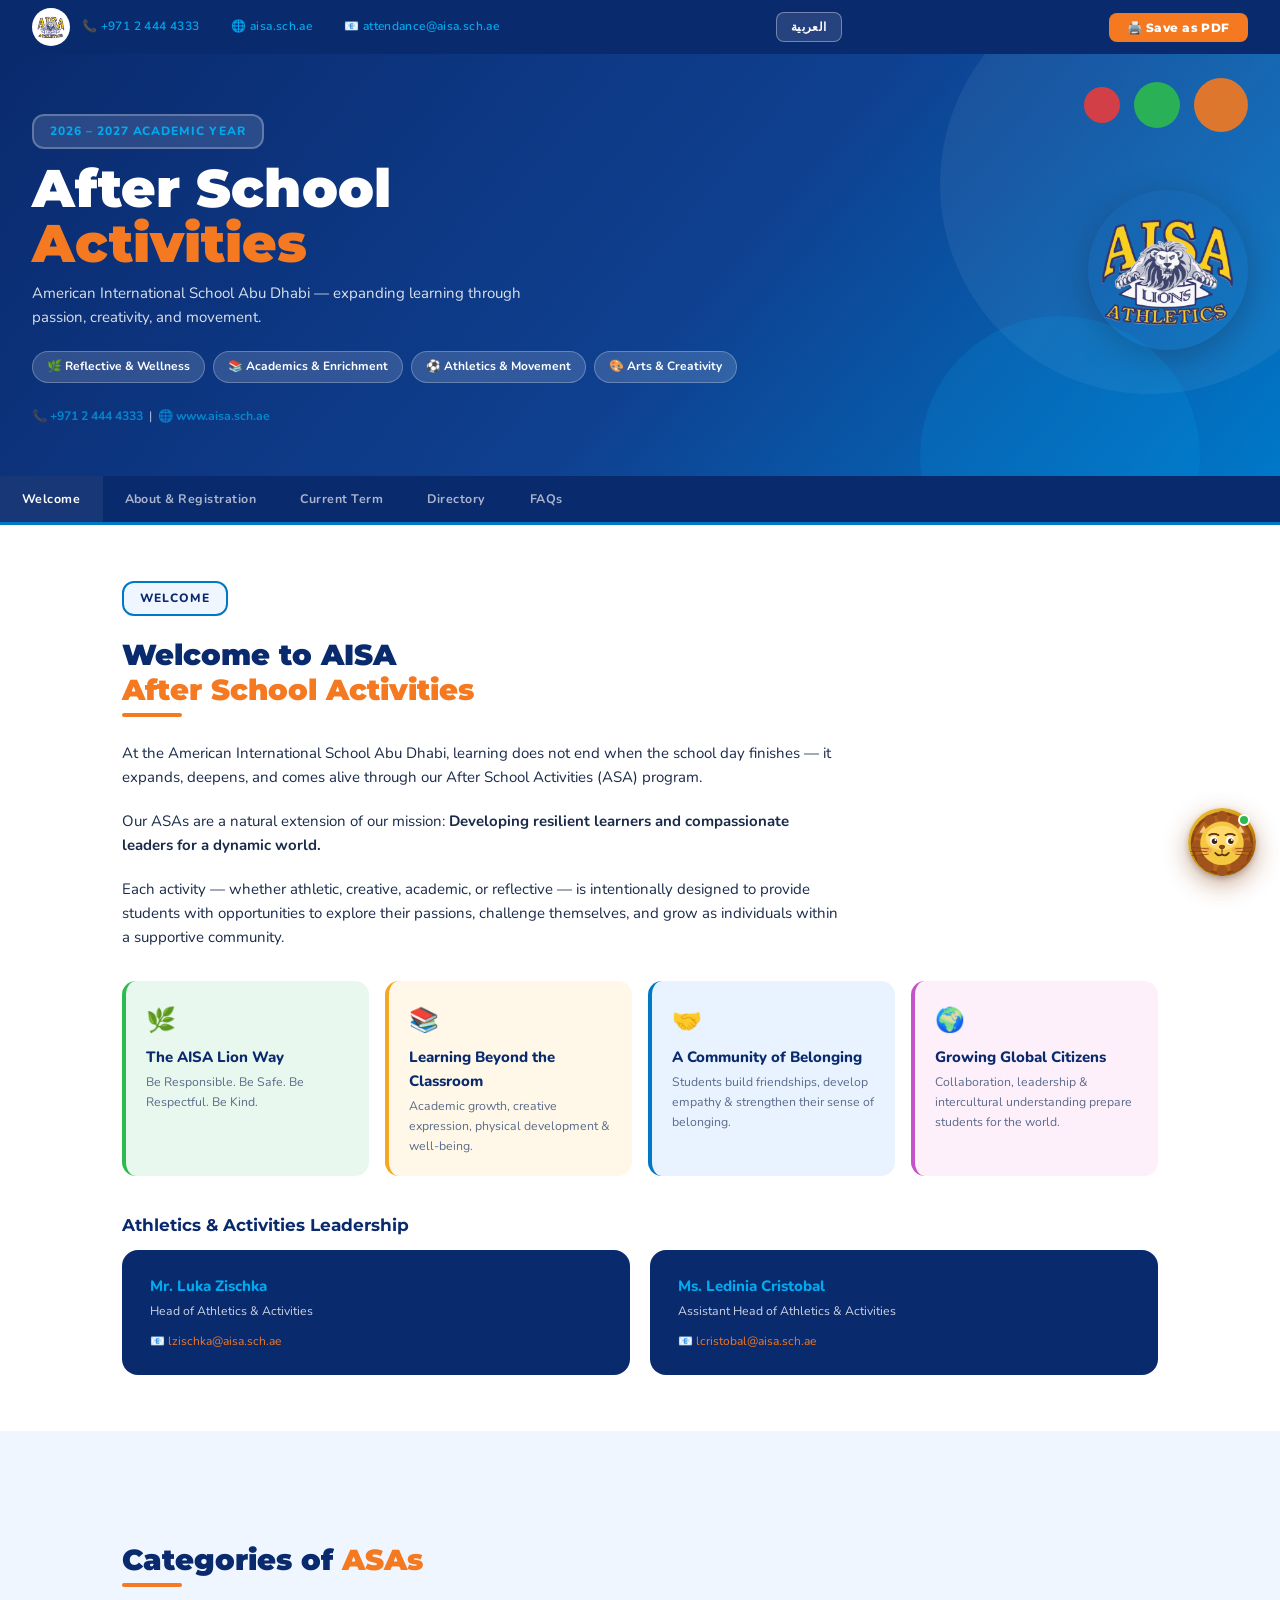
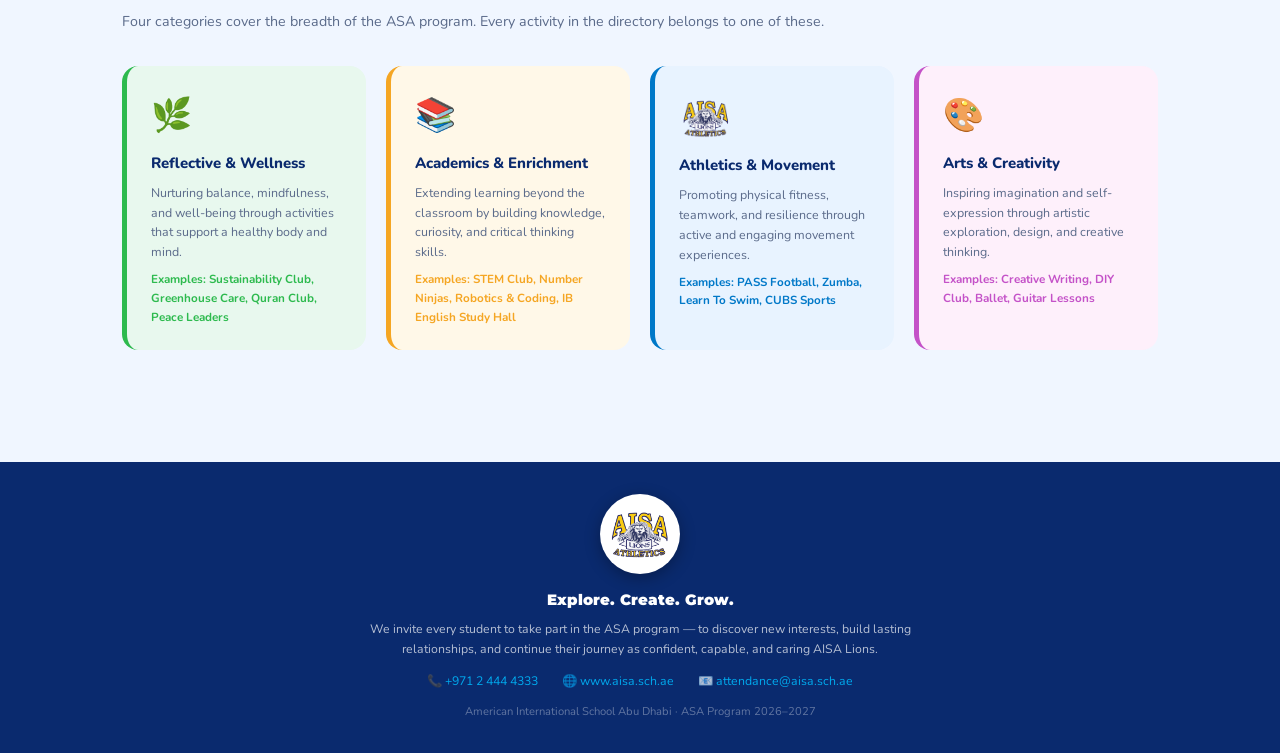
==== commit 403455e0: "Step 10: add data-i18n attributes to index.html (topbar, nav, hero, welcome, cards, categories, foot" ====
--- a/index.html
+++ b/index.html
@@ -3,674 +3,23 @@
 <head>
 <meta charset="UTF-8"/>
 <meta name="viewport" content="width=device-width, initial-scale=1.0"/>
-<title>AISA After School Activities 2026–2027</title>
-<link href="https://fonts.googleapis.com/css2?family=Nunito:wght@400;600;700;800;900&family=Montserrat:wght@700;800;900&family=Noto+Sans+Arabic:wght@400;600;700;800;900&display=swap" rel="stylesheet"/>
-<style>
-/* ═══════════════════════════════════════
-   VARIABLES — easy to update
-═══════════════════════════════════════ */
-:root {
-  --navy:    #0a2a6e;
-  --blue:    #0078c8;
-  --sky:     #00aaee;
-  --orange:  #f47920;
-  --green:   #2dba4e;
-  --yellow:  #f5c842;
-  --white:   #ffffff;
-  --light:   #f0f6ff;
-  --text:    #1a2a4a;
-  --muted:   #5a6a8a;
-
-  /* Category colours */
-  --wellness-bg: #e8f8ee;
-  --wellness-accent: #2dba4e;
-  --academic-bg:  #fff8e8;
-  --academic-accent: #f5a623;
-  --athletic-bg:  #e8f3ff;
-  --athletic-accent: #0078c8;
-  --arts-bg:      #fef0fb;
-  --arts-accent:  #c452c8;
-
-  /* School year — change here to update everywhere */
-  --year: "2026–2027";
-
-  font-size: 15px;
-}
-
-/* ═══════════════════════════════════════
-   RESET & BASE
-═══════════════════════════════════════ */
-*,*::before,*::after{box-sizing:border-box;margin:0;padding:0}
-html{scroll-behavior:smooth}
-body{font-family:'Nunito',sans-serif;color:var(--text);background:#fff;line-height:1.6}
-a{color:inherit;text-decoration:none}
-h1,h2,h3,h4{font-family:'Montserrat',sans-serif;line-height:1.2}
-img{max-width:100%}
-
-/* ═══════════════════════════════════════
-   PRINT / SAVE AS PDF
-═══════════════════════════════════════ */
-@media print{
-  .no-print{display:none!important}
-  body{font-size:11pt}
-  .hero{padding:20px;min-height:auto}
-  section{page-break-inside:avoid}
-  .card{break-inside:avoid}
-}
-
-/* ═══════════════════════════════════════
-   TOP BAR
-═══════════════════════════════════════ */
-.topbar{
-  background:var(--navy);
-  color:#fff;
-  display:flex;align-items:center;justify-content:space-between;
-  padding:8px 32px;
-  font-size:0.82rem;font-weight:600;letter-spacing:.03em;
-  position:sticky;top:0;z-index:1000;
-}
-.topbar a{color:var(--sky);transition:opacity .2s}
-.topbar a:hover{opacity:.8}
-.topbar .contact span{margin-right:16px}
-.save-btn{
-  background:var(--orange);color:#fff;
-  border:none;border-radius:8px;
-  padding:7px 18px;font-size:.82rem;font-weight:800;
-  cursor:pointer;letter-spacing:.04em;
-  transition:transform .15s,box-shadow .15s;
-  font-family:'Montserrat',sans-serif;
-}
-.save-btn:hover{transform:translateY(-1px);box-shadow:0 4px 12px rgba(244,121,32,.5)}
-
-/* ═══════════════════════════════════════
-   HERO
-═══════════════════════════════════════ */
-.hero{
-  background: linear-gradient(130deg, var(--navy) 0%, #0f4090 55%, var(--blue) 100%);
-  color:#fff;
-  padding:60px 32px 50px;
-  position:relative;overflow:hidden;
-  display:flex;align-items:center;gap:40px;
-  flex-wrap:wrap;
-}
-.hero::before{
-  content:'';position:absolute;right:-80px;top:-80px;
-  width:420px;height:420px;border-radius:50%;
-  background:rgba(255,255,255,.06);
-}
-.hero::after{
-  content:'';position:absolute;right:80px;bottom:-120px;
-  width:280px;height:280px;border-radius:50%;
-  background:rgba(0,170,238,.15);
-}
-.hero-blobs{position:absolute;right:32px;top:24px;display:flex;gap:14px;align-items:center;opacity:.9}
-.blob{border-radius:50%;display:inline-block}
-.blob-red{width:36px;height:36px;background:#e83c3c}
-.blob-orange{width:54px;height:54px;background:var(--orange)}
-.blob-green{width:46px;height:46px;background:var(--green)}
-.hero-badge{
-  background:rgba(255,255,255,.13);
-  border:2px solid rgba(255,255,255,.25);
-  border-radius:12px;
-  padding:6px 16px;
-  font-size:.8rem;font-weight:800;letter-spacing:.08em;
-  text-transform:uppercase;color:var(--sky);
-  margin-bottom:12px;display:inline-block;
-}
-.hero-title{font-size:clamp(2.2rem,5vw,3.5rem);font-weight:900;line-height:1.05;margin-bottom:10px}
-.hero-title span{color:var(--orange)}
-.hero-sub{font-size:1rem;opacity:.85;max-width:500px;margin-bottom:22px}
-.hero-pills{display:flex;flex-wrap:wrap;gap:8px;margin-bottom:24px}
-.pill{
-  background:rgba(255,255,255,.15);border:1px solid rgba(255,255,255,.25);
-  border-radius:20px;padding:5px 14px;font-size:.8rem;font-weight:700;
-}
-.hero-contact{font-size:.82rem;opacity:.7}
-.hero-contact a{color:var(--sky);font-weight:700}
-.hero-logo{
-  background:transparent;border-radius:50%;width:160px;height:160px;
-  display:flex;align-items:center;justify-content:center;
-  flex-shrink:0;
-  box-shadow:0 8px 32px rgba(0,0,0,.25);
-  overflow:hidden;
-}
-.hero-logo img{width:100%;height:100%;object-fit:contain;border-radius:50%}
-.topbar-logo{height:34px;width:34px;object-fit:contain;border-radius:50%;flex-shrink:0}
-.asa-banner-strip{width:100%;display:block;line-height:0}
-.asa-banner-strip img{width:100%;height:auto;display:block;max-height:160px;object-fit:cover;object-position:center}
-.footer-logo{width:70px;height:70px;object-fit:contain;border-radius:50%;
-  margin:0 auto 14px;display:block;
-  box-shadow:0 4px 16px rgba(0,0,0,.3)}
-
-/* ═══════════════════════════════════════
-   NAV TABS
-═══════════════════════════════════════ */
-.nav-tabs{
-  background:var(--navy);
-  display:flex;overflow-x:auto;
-  scrollbar-width:none;
-  position:sticky;top:42px;z-index:999;
-  border-bottom:3px solid var(--blue);
-}
-.nav-tabs::-webkit-scrollbar{display:none}
-.nav-tabs a{
-  color:rgba(255,255,255,.65);
-  padding:13px 22px;
-  font-size:.83rem;font-weight:700;letter-spacing:.04em;
-  white-space:nowrap;
-  border-bottom:3px solid transparent;
-  margin-bottom:-3px;
-  transition:color .2s,border-color .2s;
-}
-.nav-tabs a:hover,.nav-tabs a.active{color:#fff;border-color:var(--orange)}
-
-/* ═══════════════════════════════════════
-   SECTION WRAPPER
-═══════════════════════════════════════ */
-.section{padding:56px 32px;max-width:1100px;margin:0 auto}
-.section-title{
-  font-size:1.9rem;font-weight:900;color:var(--navy);
-  margin-bottom:6px;
-}
-.section-title span{color:var(--orange)}
-.section-sub{color:var(--muted);font-size:.95rem;margin-bottom:32px}
-.divider{height:4px;width:60px;background:var(--orange);border-radius:4px;margin-bottom:24px}
-
-/* ═══════════════════════════════════════
-   BAND (full-width coloured stripe)
-═══════════════════════════════════════ */
-.band{background:var(--light);padding:56px 0}
-.band .section{padding-top:0;padding-bottom:0}
-
-/* ═══════════════════════════════════════
-   TERM TABS
-═══════════════════════════════════════ */
-.term-tabs{
-  display:flex;gap:8px;flex-wrap:wrap;
-  margin:8px 0 28px;
-  padding:6px;
-  background:#fff;
-  border:1px solid #dbe7f3;
-  border-radius:14px;
-  box-shadow:0 2px 8px rgba(10,42,110,.06);
-  width:fit-content;max-width:100%;
-}
-.term-tab{
-  appearance:none;border:0;cursor:pointer;
-  background:transparent;color:var(--navy);
-  padding:10px 20px;border-radius:10px;
-  font-size:.95rem;font-weight:800;letter-spacing:.02em;
-  display:inline-flex;align-items:center;gap:6px;
-  transition:background .18s,color .18s,box-shadow .18s;
-}
-.term-tab:hover{background:var(--light)}
-.term-tab.active{
-  background:var(--navy);color:#fff;
-  box-shadow:0 4px 10px rgba(10,42,110,.18);
-}
-.term-tab:focus-visible{outline:2px solid var(--orange);outline-offset:2px}
-.term-panel{display:none}
-.term-panel.active{display:block}
-@media print{
-  .term-tabs{display:none}
-  .term-panel{display:block !important;page-break-before:always}
-  .term-panel:first-of-type{page-break-before:auto}
-}
-
-/* ═══════════════════════════════════════
-   LEADERSHIP TABLE
-═══════════════════════════════════════ */
-.staff-grid{display:flex;gap:20px;flex-wrap:wrap}
-.staff-card{
-  background:var(--navy);color:#fff;border-radius:16px;
-  padding:24px 28px;flex:1;min-width:230px;
-  display:flex;flex-direction:column;gap:4px;
-}
-.staff-card .name{font-weight:800;font-size:1rem;color:var(--sky)}
-.staff-card .role{font-size:.82rem;opacity:.8}
-.staff-card .email{font-size:.8rem;color:var(--orange);margin-top:6px}
-
-/* ═══════════════════════════════════════
-   CATEGORIES
-═══════════════════════════════════════ */
-.cat-grid{display:grid;grid-template-columns:repeat(auto-fit,minmax(220px,1fr));gap:20px}
-.cat-card{
-  border-radius:16px;padding:24px;
-  display:flex;flex-direction:column;gap:8px;
-}
-.cat-card .cat-icon{font-size:2.2rem}
-.cat-card .cat-name{font-weight:800;font-size:1rem;color:var(--navy)}
-.cat-card .cat-desc{font-size:.83rem;color:var(--muted)}
-.cat-card.wellness{background:var(--wellness-bg);border-left:5px solid var(--wellness-accent)}
-.cat-card.academic{background:var(--academic-bg);border-left:5px solid var(--academic-accent)}
-.cat-card.athletic{background:var(--athletic-bg);border-left:5px solid var(--athletic-accent)}
-.cat-card.arts{background:var(--arts-bg);border-left:5px solid var(--arts-accent)}
-
-/* ═══════════════════════════════════════
-   PROCESS STEPS
-═══════════════════════════════════════ */
-.steps{display:flex;flex-wrap:wrap;gap:16px}
-.step{
-  flex:1;min-width:160px;
-  background:#fff;border:2px solid var(--light);border-radius:16px;
-  padding:20px;display:flex;flex-direction:column;gap:8px;
-  transition:box-shadow .2s;
-}
-.step:hover{box-shadow:0 6px 24px rgba(0,120,200,.12)}
-.step-num{
-  width:36px;height:36px;background:var(--blue);color:#fff;
-  border-radius:50%;display:flex;align-items:center;justify-content:center;
-  font-weight:900;font-size:.9rem;font-family:'Montserrat',sans-serif;
-}
-.step-title{font-weight:800;font-size:.9rem;color:var(--navy)}
-.step-desc{font-size:.8rem;color:var(--muted)}
-
-/* ═══════════════════════════════════════
-   TERM / SCHEDULE TABLES
-═══════════════════════════════════════ */
-.term-section{margin-bottom:48px}
-.term-title{
-  background:var(--navy);color:#fff;
-  border-radius:12px 12px 0 0;
-  padding:14px 22px;
-  font-size:1rem;font-weight:800;display:flex;align-items:center;gap:10px;
-}
-.term-title .term-badge{
-  background:var(--orange);border-radius:6px;padding:3px 10px;font-size:.75rem;
-}
-.grade-block{margin-bottom:8px}
-.grade-header{
-  background:var(--blue);color:#fff;
-  padding:10px 22px;font-size:.85rem;font-weight:800;
-}
-table.asa-table{width:100%;border-collapse:collapse;font-size:.83rem}
-table.asa-table th{
-  background:var(--light);color:var(--navy);
-  padding:10px 14px;font-weight:800;text-align:left;
-  border-bottom:2px solid var(--blue);
-}
-table.asa-table td{padding:10px 14px;border-bottom:1px solid #e8eef8;vertical-align:middle}
-table.asa-table tr:hover td{background:#f6faff}
-.badge-free{background:#e8f8ee;color:var(--wellness-accent);font-weight:700;font-size:.75rem;padding:3px 8px;border-radius:6px}
-.badge-paid{background:#fff3e8;color:var(--orange);font-weight:700;font-size:.75rem;padding:3px 8px;border-radius:6px}
-.type-dot{
-  display:inline-block;width:10px;height:10px;border-radius:50%;margin-right:6px;
-}
-.type-wellness{background:var(--wellness-accent)}
-.type-academic{background:var(--academic-accent)}
-.type-athletic{background:var(--athletic-accent)}
-.type-arts{background:var(--arts-accent)}
-.warning-box{
-  background:#fffae8;border:1px solid #f5c842;border-radius:10px;
-  padding:12px 18px;font-size:.82rem;color:#7a5a00;margin-top:12px;
-  display:flex;gap:10px;align-items:flex-start;
-}
-
-/* ═══════════════════════════════════════
-   ACTIVITY CARDS (directory)
-═══════════════════════════════════════ */
-.dir-grid{display:grid;grid-template-columns:repeat(auto-fill,minmax(280px,1fr));gap:20px}
-.dir-card{
-  border-radius:16px;border:2px solid #e8eef8;
-  padding:20px;
-  transition:transform .18s,box-shadow .18s;
-  display:flex;flex-direction:column;gap:8px;
-}
-.dir-card:hover{transform:translateY(-3px);box-shadow:0 8px 28px rgba(0,40,120,.1)}
-.dir-card .dc-icon{font-size:1.8rem}
-.dir-card .dc-name{font-weight:800;color:var(--navy);font-size:.95rem}
-.dir-card .dc-desc{font-size:.82rem;color:var(--muted);flex:1}
-.dir-card .dc-meta{display:flex;flex-wrap:wrap;gap:6px;margin-top:6px}
-.meta-tag{
-  background:var(--light);border-radius:6px;padding:3px 9px;
-  font-size:.75rem;font-weight:700;color:var(--blue);
-}
-.dir-card .dc-goals{font-size:.78rem;color:var(--muted)}
-.dir-card.wc{border-color:var(--wellness-accent);background:var(--wellness-bg)}
-.dir-card.ac{border-color:var(--academic-accent);background:var(--academic-bg)}
-.dir-card.atc{border-color:var(--athletic-accent);background:var(--athletic-bg)}
-.dir-card.arc{border-color:var(--arts-accent);background:var(--arts-bg)}
-
-/* ═══════════════════════════════════════
-   FAQ
-═══════════════════════════════════════ */
-.faq-list{display:flex;flex-direction:column;gap:12px}
-.faq-item{
-  border:2px solid #e8eef8;border-radius:14px;overflow:hidden;
-}
-.faq-q{
-  background:var(--light);padding:14px 20px;
-  font-weight:800;font-size:.9rem;color:var(--navy);
-  cursor:pointer;display:flex;justify-content:space-between;align-items:center;
-  user-select:none;
-}
-.faq-q::after{content:'＋';color:var(--blue);font-size:1.1rem}
-.faq-item.open .faq-q::after{content:'－'}
-.faq-a{
-  display:none;padding:14px 20px;font-size:.85rem;color:var(--muted);
-  background:#fff;border-top:1px solid #e8eef8;
-}
-.faq-item.open .faq-a{display:block}
-
-/* ═══════════════════════════════════════
-   FOOTER
-═══════════════════════════════════════ */
-footer{
-  background:var(--navy);color:rgba(255,255,255,.7);
-  text-align:center;padding:32px;font-size:.82rem;
-}
-footer a{color:var(--sky)}
-footer strong{color:#fff}
-
-/* ═══════════════════════════════════════
-   FILTER BAR (directory search)
-═══════════════════════════════════════ */
-.filter-bar{
-  display:flex;flex-wrap:wrap;gap:10px;margin-bottom:24px;align-items:center;
-}
-.filter-bar input{
-  flex:1;min-width:200px;
-  border:2px solid var(--light);border-radius:10px;
-  padding:9px 14px;font-family:'Nunito',sans-serif;font-size:.85rem;
-  outline:none;transition:border-color .2s;
-}
-.filter-bar input:focus{border-color:var(--blue)}
-.filter-btn{
-  background:var(--light);border:2px solid var(--light);border-radius:10px;
-  padding:8px 16px;font-size:.82rem;font-weight:700;color:var(--navy);
-  cursor:pointer;transition:background .15s,border-color .15s;
-  font-family:'Nunito',sans-serif;
-}
-.filter-btn:hover,.filter-btn.active{background:var(--blue);border-color:var(--blue);color:#fff}
-
-/* ═══════════════════════════════════════
-   DAY-OF-WEEK COLOUR CHIPS
-═══════════════════════════════════════ */
-.day-chip{
-  display:inline-block;border-radius:6px;
-  padding:2px 9px;font-size:.75rem;font-weight:800;
-  white-space:nowrap;color:#fff;
-}
-.day-monday   {background:#2563eb}
-.day-tuesday  {background:#059669}
-.day-wednesday{background:#d97706}
-.day-thursday {background:#7c3aed}
-.day-friday   {background:#dc2626}
-
-/* ═══════════════════════════════════════
-   ACTIVITY MODAL
-═══════════════════════════════════════ */
-.act-overlay{
-  display:none;position:fixed;inset:0;z-index:2000;
-  background:rgba(10,42,110,.55);backdrop-filter:blur(4px);
-  align-items:center;justify-content:center;padding:20px;
-}
-.act-overlay.open{display:flex}
-.act-box{
-  background:#fff;border-radius:20px;
-  max-width:520px;width:100%;max-height:88vh;overflow-y:auto;
-  padding:28px 28px 24px;position:relative;
-  box-shadow:0 24px 64px rgba(0,0,0,.25);
-}
-.act-close{
-  position:absolute;top:14px;right:16px;
-  background:var(--light);border:none;border-radius:50%;
-  width:32px;height:32px;font-size:1.1rem;cursor:pointer;
-  display:flex;align-items:center;justify-content:center;
-  font-family:'Montserrat',sans-serif;font-weight:900;
-  color:var(--navy);transition:background .15s;
-}
-.act-close:hover{background:#e0e8f4}
-.act-icon-lg{font-size:2.4rem;margin-bottom:8px}
-.act-modal-name{font-family:'Montserrat',sans-serif;font-weight:900;
-  font-size:1.3rem;color:var(--navy);margin-bottom:10px}
-.act-chips{display:flex;flex-wrap:wrap;gap:6px;margin-bottom:14px}
-.act-chip{background:var(--light);border-radius:6px;padding:3px 10px;
-  font-size:.75rem;font-weight:700;color:var(--blue)}
-.act-desc{font-size:.87rem;color:var(--muted);margin-bottom:12px;line-height:1.65}
-.act-goals-list{margin:0 0 12px 0;padding-left:18px;font-size:.83rem;color:var(--text)}
-.act-goals-list li{margin-bottom:4px}
-.act-footer{display:flex;flex-wrap:wrap;gap:8px;margin-top:10px;font-size:.8rem}
-.act-fee{font-weight:700;padding:4px 10px;border-radius:8px}
-.act-fee.free{background:#e8f8ee;color:var(--wellness-accent)}
-.act-fee.paid{background:#fff3e8;color:var(--orange)}
-.act-req{color:var(--muted);font-size:.8rem;padding:4px 0}
-.act-why{margin-top:12px;background:var(--light);border-radius:10px;
-  padding:12px 14px;font-size:.82rem;color:var(--navy)}
-.act-why strong{display:block;margin-bottom:4px}
-.dir-card{cursor:pointer}
-
-/* ═══════════════════════════════════════
-   RESPONSIVE
-═══════════════════════════════════════ */
-@media(max-width:600px){
-  .topbar{flex-direction:column;gap:8px;text-align:center}
-  .hero{padding:40px 20px 36px}
-  .section{padding:36px 20px}
-  .hero-blobs{display:none}
-  table.asa-table{font-size:.75rem}
-  table.asa-table td,table.asa-table th{padding:8px 10px}
-}
-
-/* ═══════════════════════════════════════
-   LANGUAGE TOGGLE
-═══════════════════════════════════════ */
-.lang-btn{
-  background:rgba(255,255,255,.12);border:1.5px solid rgba(255,255,255,.35);
-  color:#fff;border-radius:8px;padding:5px 14px;
-  font-size:.78rem;font-weight:800;cursor:pointer;letter-spacing:.06em;
-  transition:background .2s;font-family:'Montserrat',sans-serif;
-  flex-shrink:0;
-}
-.lang-btn:hover{background:rgba(255,255,255,.22)}
-[dir=rtl]{font-family:'Noto Sans Arabic','Nunito',sans-serif}
-[dir=rtl] .section-title,[dir=rtl] h1,[dir=rtl] h2,[dir=rtl] h3{font-family:'Noto Sans Arabic',sans-serif}
-[dir=rtl] .hero-pills{flex-direction:row-reverse}
-[dir=rtl] .term-tabs{flex-direction:row-reverse}
-[dir=rtl] .tmc-row,[dir=rtl] .term-cal-row{direction:rtl}
-[dir=rtl] .cat-card{text-align:right}
-[dir=rtl] .step{border-left:none;border-right:3px solid var(--blue);padding-left:0;padding-right:16px}
-[dir=rtl] .warning-box{border-left:none;border-right:4px solid #f5a623}
-[dir=rtl] .divider{margin-right:0}
-[dir=rtl] footer{direction:rtl}
-
-/* ═══════════════════════════════════════
-   TERM CALENDARS
-═══════════════════════════════════════ */
-.term-cal-grid{
-  display:grid;grid-template-columns:repeat(auto-fit,minmax(260px,1fr));
-  gap:16px;margin:20px 0 8px;
-}
-.term-cal-card{
-  border-radius:16px;overflow:hidden;background:#fff;
-  border:2px solid #dbe7f3;
-}
-.term-cal-card.autumn{border-color:#f4c07a}
-.term-cal-card.winter{border-color:#90b8f8}
-.term-cal-card.spring{border-color:#7dd87a}
-.term-cal-header{
-  padding:13px 18px;font-family:'Montserrat',sans-serif;font-weight:900;font-size:.95rem;
-  display:flex;align-items:center;justify-content:space-between;gap:8px;
-}
-.term-cal-card.autumn .term-cal-header{background:#fff3e8;color:#9a3800}
-.term-cal-card.winter .term-cal-header{background:#e8efff;color:#0a2a6e}
-.term-cal-card.spring  .term-cal-header{background:#edfff0;color:#155a1e}
-.term-cal-row{
-  padding:10px 18px;border-top:1px solid #f0f2f6;
-  display:grid;grid-template-columns:26px 1fr;gap:8px;align-items:start;font-size:.84rem;
-}
-.term-cal-icon{font-size:1rem;line-height:1.5;text-align:center}
-.term-cal-label{
-  font-weight:800;font-size:.7rem;text-transform:uppercase;
-  letter-spacing:.06em;color:var(--muted);margin-bottom:2px;
-}
-.term-cal-value{color:var(--text);line-height:1.55}
-.term-cal-break{color:#c0392b}
-.next-reg-banner{
-  background:linear-gradient(130deg,var(--navy) 0%,var(--blue) 100%);
-  color:#fff;border-radius:14px;padding:16px 20px;margin-bottom:20px;
-  display:flex;align-items:center;gap:14px;flex-wrap:wrap;
-}
-.nrb-badge{
-  background:var(--orange);color:#fff;border-radius:8px;
-  padding:5px 14px;font-weight:900;font-size:.78rem;
-  letter-spacing:.06em;text-transform:uppercase;white-space:nowrap;flex-shrink:0;
-}
-.nrb-text{flex:1;font-size:.88rem}
-.nrb-text strong{display:block;font-size:.98rem;margin-bottom:2px}
-/* mini-calendar inside each term panel */
-.term-mini-cal{
-  background:#fff;border-radius:14px;border:1px solid #dbe7f3;
-  padding:16px 18px;margin-bottom:24px;
-}
-.term-mini-cal h4{
-  font-family:'Montserrat',sans-serif;font-weight:900;font-size:.82rem;
-  text-transform:uppercase;letter-spacing:.06em;color:var(--navy);margin-bottom:10px;
-}
-.tmc-rows{display:flex;flex-direction:column;gap:7px}
-.tmc-row{
-  display:grid;grid-template-columns:22px 100px 1fr;gap:8px;
-  align-items:baseline;font-size:.84rem;
-}
-.tmc-icon{text-align:center;font-size:.9rem}
-.tmc-lbl{font-weight:800;font-size:.72rem;text-transform:uppercase;
-  letter-spacing:.05em;color:var(--muted);}
-.tmc-val{color:var(--text);line-height:1.5}
-.tmc-row.break .tmc-val{color:#c0392b}
-
-/* ═══════════════════════════════════════
-   ANIMATED LION CHATBOT
-═══════════════════════════════════════ */
-.lion-btn{
-  position:fixed;bottom:24px;right:24px;z-index:9000;
-  background:none;border:none;cursor:pointer;padding:0;
-  width:68px;height:68px;
-  display:flex;align-items:center;justify-content:center;
-  animation:lion-idle 3.2s ease-in-out infinite;
-  filter:drop-shadow(0 4px 14px rgba(0,0,0,.28));
-}
-@keyframes lion-idle{
-  0%,100%{transform:translateY(0) scale(1)}
-  50%{transform:translateY(-7px) scale(1.06)}
-}
-.lion-btn:hover{animation:lion-excited .45s ease-in-out infinite}
-@keyframes lion-excited{
-  0%,100%{transform:scale(1) rotate(0deg)}
-  25%{transform:scale(1.18) rotate(-6deg)}
-  75%{transform:scale(1.18) rotate(6deg)}
-}
-.lion-face{
-  width:58px;height:58px;background:linear-gradient(135deg,#f5c842,#f47920);
-  border-radius:50%;display:flex;align-items:center;justify-content:center;
-  font-size:2.2rem;line-height:1;position:relative;
-  border:3px solid #fff;box-shadow:0 4px 16px rgba(244,121,32,.4);
-}
-.lion-notif{
-  position:absolute;top:-3px;right:-3px;
-  background:var(--navy);color:#fff;border-radius:50%;
-  width:18px;height:18px;font-size:.6rem;font-weight:900;
-  display:flex;align-items:center;justify-content:center;
-  border:2px solid #fff;
-}
-.chat-panel{
-  position:fixed;bottom:102px;right:24px;z-index:9000;
-  width:330px;background:#fff;border-radius:22px;
-  box-shadow:0 10px 50px rgba(0,0,0,.18);
-  display:flex;flex-direction:column;overflow:hidden;
-  transform:scale(0) translateY(16px);transform-origin:bottom right;
-  transition:transform .28s cubic-bezier(.34,1.56,.64,1),opacity .2s;
-  opacity:0;pointer-events:none;
-  max-height:480px;
-}
-.chat-panel.open{transform:scale(1) translateY(0);opacity:1;pointer-events:all}
-.chat-header{
-  background:linear-gradient(130deg,var(--navy),var(--blue));
-  color:#fff;padding:14px 16px;
-  display:flex;align-items:center;gap:10px;flex-shrink:0;
-}
-.chat-lion-icon{
-  width:42px;height:42px;background:linear-gradient(135deg,#f5c842,#f47920);
-  border-radius:50%;display:flex;align-items:center;justify-content:center;
-  font-size:1.6rem;line-height:1;flex-shrink:0;
-  animation:lion-idle-sm 2.5s ease-in-out infinite;
-}
-.chat-lion-icon.talking{animation:lion-talk .3s ease-in-out infinite}
-@keyframes lion-idle-sm{0%,100%{transform:scale(1)}50%{transform:scale(1.1)}}
-@keyframes lion-talk{
-  0%,100%{transform:scaleY(1) scaleX(1)}
-  50%{transform:scaleY(.82) scaleX(1.08)}
-}
-.chat-hdr-text .chat-name{font-family:'Montserrat',sans-serif;font-weight:900;font-size:.95rem}
-.chat-hdr-text .chat-sub{font-size:.72rem;opacity:.72}
-.chat-close{margin-left:auto;background:rgba(255,255,255,.18);border:none;
-  color:#fff;border-radius:8px;padding:5px 11px;cursor:pointer;font-size:.82rem;font-weight:700}
-.chat-close:hover{background:rgba(255,255,255,.28)}
-.chat-messages{
-  flex:1;overflow-y:auto;padding:12px;
-  display:flex;flex-direction:column;gap:8px;
-  min-height:160px;max-height:240px;
-}
-.chat-msg{
-  max-width:90%;padding:8px 12px;border-radius:14px;
-  font-size:.83rem;line-height:1.55;
-  animation:msg-pop .2s ease;
-}
-@keyframes msg-pop{from{opacity:0;transform:translateY(5px)}to{opacity:1;transform:translateY(0)}}
-.chat-msg.bot{background:var(--light);color:var(--navy);align-self:flex-start;
-  border-radius:14px 14px 14px 0}
-.chat-msg.user{background:var(--navy);color:#fff;align-self:flex-end;
-  border-radius:14px 14px 0 14px}
-.chat-typing{align-self:flex-start;background:var(--light);border-radius:14px 14px 14px 0;
-  padding:10px 16px;font-size:1.2rem;letter-spacing:3px;color:var(--muted);
-  animation:msg-pop .2s ease}
-.chat-suggestions{
-  padding:8px 12px 4px;display:flex;flex-wrap:wrap;gap:5px;
-  border-top:1px solid #f0f2f6;flex-shrink:0;
-}
-.sug-btn{
-  background:var(--light);border:1.5px solid #d0dff0;color:var(--navy);
-  border-radius:20px;padding:4px 11px;font-size:.74rem;font-weight:700;
-  cursor:pointer;transition:background .15s;white-space:nowrap;
-}
-.sug-btn:hover{background:#dceeff}
-.chat-input-row{
-  padding:8px 12px 10px;display:flex;gap:6px;
-  border-top:1px solid #f0f2f6;flex-shrink:0;
-}
-.chat-input{
-  flex:1;border:1.5px solid #d0dff0;border-radius:20px;
-  padding:7px 14px;font-size:.82rem;outline:none;font-family:inherit;
-}
-.chat-input:focus{border-color:var(--blue)}
-.chat-send{
-  background:var(--navy);color:#fff;border:none;
-  border-radius:20px;padding:7px 15px;
-  font-size:.82rem;font-weight:800;cursor:pointer;
-  transition:background .15s;
-}
-.chat-send:hover{background:var(--blue)}
-@media(max-width:600px){
-  .lion-btn{bottom:16px;right:16px}
-  .chat-panel{right:10px;left:10px;width:auto;bottom:94px}
-}
-</style>
+<title>AISA After School Activities 2026–2027 — Welcome</title>
+<link href="https://fonts.googleapis.com/css2?family=Nunito:wght@400;600;700;800;900&family=Montserrat:wght@700;800;900&display=swap" rel="stylesheet"/>
+<link rel="stylesheet" href="styles.css"/>
 </head>
 <body>
 
 <!-- ═══ TOP BAR ═══ -->
 <div class="topbar no-print" style="display:flex;align-items:center;gap:16px;flex-wrap:wrap">
   <div style="display:flex;align-items:center;gap:12px">
-    <img src="aisa-logo-circle.png" alt="AISA Logo" class="topbar-logo"/>
+    <img src="aisa-lions-athletics.png" alt="AISA Lions Athletics" class="topbar-logo"/>
     <div class="contact" style="display:flex;gap:16px;flex-wrap:wrap;font-size:.8rem">
       <span>📞 <a href="tel:+97124444333">+971 2 444 4333</a></span>
       <span>🌐 <a href="https://www.aisa.sch.ae/" target="_blank">aisa.sch.ae</a></span>
       <span>📧 <a href="mailto:attendance@aisa.sch.ae">attendance@aisa.sch.ae</a></span>
     </div>
   </div>
-  <div style="display:flex;gap:8px;align-items:center">
-    <button class="lang-btn" id="lang-btn" onclick="toggleLang()" data-i18n="lang-btn">عربي</button>
-    <button class="save-btn" onclick="window.print()" data-i18n="save-btn">🖨️ Save as PDF</button>
-  </div>
+  <button class="save-btn" onclick="window.print()" data-i18n="save_pdf">🖨️ Save as PDF</button>
 </div>
 
 <!-- ═══ HERO ═══ -->
@@ -681,14 +30,14 @@
     <div class="blob blob-orange"></div>
   </div>
   <div style="flex:1;min-width:260px;position:relative;z-index:1">
-    <div class="hero-badge" data-i18n="hero-badge">2026 – 2027 Academic Year</div>
-    <h1 class="hero-title" data-i18n="hero-title" data-i18n-html="1">After School<br/><span>Activities</span></h1>
-    <p class="hero-sub" data-i18n="hero-sub">American International School Abu Dhabi — expanding learning through passion, creativity, and movement.</p>
+    <div class="hero-badge" data-i18n="hero_badge_index">2026 – 2027 Academic Year</div>
+    <h1 class="hero-title" data-i18n-html="hero_h1_index">After School<br/><span>Activities</span></h1>
+    <p class="hero-sub" data-i18n="hero_sub_index">American International School Abu Dhabi — expanding learning through passion, creativity, and movement.</p>
     <div class="hero-pills">
-      <div class="pill">🌿 Reflective &amp; Wellness</div>
-      <div class="pill">📚 Academics &amp; Enrichment</div>
-      <div class="pill">⚽️ Athletics &amp; Movement</div>
-      <div class="pill">🎨 Arts &amp; Creativity</div>
+      <div class="pill" data-i18n="pill_wellness">🌿 Reflective &amp; Wellness</div>
+      <div class="pill" data-i18n="pill_academic">📚 Academics &amp; Enrichment</div>
+      <div class="pill" data-i18n="pill_athletic">⚽️ Athletics &amp; Movement</div>
+      <div class="pill" data-i18n="pill_arts">🎨 Arts &amp; Creativity</div>
     </div>
     <div class="hero-contact">
       📞 <a href="tel:+97124444333">+971 2 444 4333</a> &nbsp;|&nbsp;
@@ -702,59 +51,54 @@
 
 <!-- ═══ NAV ═══ -->
 <nav class="nav-tabs no-print">
-  <a href="#welcome" data-i18n="nav-welcome">Welcome</a>
-  <a href="#categories" data-i18n="nav-categories">Categories</a>
-  <a href="#process" data-i18n="nav-process">Process</a>
-  <a href="#autumn" data-term-link="autumn" data-i18n="nav-autumn">Autumn Term</a>
-  <a href="#winter" data-term-link="winter" data-i18n="nav-winter">Winter Term</a>
-  <a href="#spring" data-term-link="spring" data-i18n="nav-spring">Spring Term</a>
-  <a href="#directory" data-i18n="nav-directory">Directory</a>
-  <a href="#faqs" data-i18n="nav-faqs">FAQs</a>
+  <a href="index.html" data-page="index.html" data-i18n="nav_welcome">Welcome</a>
+  <a href="about-asas.html" data-page="about-asas.html" data-i18n="nav_about">About &amp; Registration</a>
+  <a href="terms.html" data-page="terms.html" data-i18n="nav_terms">Current Term</a>
+  <a href="directory.html" data-page="directory.html" data-i18n="nav_directory">Directory</a>
+  <a href="faqs.html" data-page="faqs.html" data-i18n="nav_faqs">FAQs</a>
 </nav>
 
 <!-- ═══════════════════════════════════════
      WELCOME
 ═══════════════════════════════════════ -->
 <section class="section" id="welcome">
-  <div class="hero-badge" style="background:var(--light);color:var(--navy);border:2px solid var(--blue)">Welcome</div>
-  <h2 class="section-title" style="margin-top:10px">Welcome to AISA<br/><span>After School Activities</span></h2>
+  <div class="hero-badge" style="background:var(--light);color:var(--navy);border:2px solid var(--blue)" data-i18n="welcome_badge">Welcome</div>
+  <h2 class="section-title" style="margin-top:10px" data-i18n-html="welcome_h2">Welcome to AISA<br/><span>After School Activities</span></h2>
   <div class="divider"></div>
-  <p style="max-width:720px;margin-bottom:20px">
+  <p style="max-width:720px;margin-bottom:20px" data-i18n="welcome_p1">
     At the American International School Abu Dhabi, learning does not end when the school day finishes — it expands, deepens, and comes alive through our After School Activities (ASA) program.
   </p>
-  <p style="max-width:720px;margin-bottom:20px">
+  <p style="max-width:720px;margin-bottom:20px" data-i18n-html="welcome_p2">
     Our ASAs are a natural extension of our mission: <strong>Developing resilient learners and compassionate leaders for a dynamic world.</strong>
   </p>
-  <p style="max-width:720px;margin-bottom:32px">
+  <p style="max-width:720px;margin-bottom:32px" data-i18n="welcome_p3">
     Each activity — whether athletic, creative, academic, or reflective — is intentionally designed to provide students with opportunities to explore their passions, challenge themselves, and grow as individuals within a supportive community.
   </p>
 
-  <!-- 4 pillars -->
   <div style="display:grid;grid-template-columns:repeat(auto-fit,minmax(200px,1fr));gap:16px;margin-bottom:40px">
     <div style="background:var(--wellness-bg);border-radius:14px;padding:20px;border-left:4px solid var(--wellness-accent)">
       <div style="font-size:1.6rem">🌿</div>
-      <div style="font-weight:800;color:var(--navy);margin:6px 0 4px">The AISA Lion Way</div>
-      <div style="font-size:.82rem;color:var(--muted)">Be Responsible. Be Safe. Be Respectful. Be Kind.</div>
+      <div style="font-weight:800;color:var(--navy);margin:6px 0 4px" data-i18n="card_lion_title">The AISA Lion Way</div>
+      <div style="font-size:.82rem;color:var(--muted)" data-i18n="card_lion_desc">Be Responsible. Be Safe. Be Respectful. Be Kind.</div>
     </div>
     <div style="background:var(--academic-bg);border-radius:14px;padding:20px;border-left:4px solid var(--academic-accent)">
       <div style="font-size:1.6rem">📚</div>
-      <div style="font-weight:800;color:var(--navy);margin:6px 0 4px">Learning Beyond the Classroom</div>
-      <div style="font-size:.82rem;color:var(--muted)">Academic growth, creative expression, physical development &amp; well-being.</div>
+      <div style="font-weight:800;color:var(--navy);margin:6px 0 4px" data-i18n="card_learn_title">Learning Beyond the Classroom</div>
+      <div style="font-size:.82rem;color:var(--muted)" data-i18n="card_learn_desc">Academic growth, creative expression, physical development &amp; well-being.</div>
     </div>
     <div style="background:var(--athletic-bg);border-radius:14px;padding:20px;border-left:4px solid var(--athletic-accent)">
       <div style="font-size:1.6rem">🤝</div>
-      <div style="font-weight:800;color:var(--navy);margin:6px 0 4px">A Community of Belonging</div>
-      <div style="font-size:.82rem;color:var(--muted)">Students build friendships, develop empathy &amp; strengthen their sense of belonging.</div>
+      <div style="font-weight:800;color:var(--navy);margin:6px 0 4px" data-i18n="card_comm_title">A Community of Belonging</div>
+      <div style="font-size:.82rem;color:var(--muted)" data-i18n="card_comm_desc">Students build friendships, develop empathy &amp; strengthen their sense of belonging.</div>
     </div>
     <div style="background:var(--arts-bg);border-radius:14px;padding:20px;border-left:4px solid var(--arts-accent)">
       <div style="font-size:1.6rem">🌍</div>
-      <div style="font-weight:800;color:var(--navy);margin:6px 0 4px">Growing Global Citizens</div>
-      <div style="font-size:.82rem;color:var(--muted)">Collaboration, leadership &amp; intercultural understanding prepare students for the world.</div>
+      <div style="font-weight:800;color:var(--navy);margin:6px 0 4px" data-i18n="card_globe_title">Growing Global Citizens</div>
+      <div style="font-size:.82rem;color:var(--muted)" data-i18n="card_globe_desc">Collaboration, leadership &amp; intercultural understanding prepare students for the world.</div>
     </div>
   </div>
 
-  <!-- Leadership -->
-  <h3 style="font-size:1.1rem;color:var(--navy);margin-bottom:14px">Athletics &amp; Activities Leadership</h3>
+  <h3 style="font-size:1.1rem;color:var(--navy);margin-bottom:14px" data-i18n="staff_heading">Athletics &amp; Activities Leadership</h3>
   <div class="staff-grid">
     <div class="staff-card">
       <div class="name">Mr. Luka Zischka</div>
@@ -766,7 +110,6 @@
       <div class="role">Assistant Head of Athletics &amp; Activities</div>
       <div class="email">📧 lcristobal@aisa.sch.ae</div>
     </div>
-    <!-- ADD MORE STAFF HERE -->
   </div>
 </section>
 
@@ -775,1205 +118,34 @@
 ═══════════════════════════════════════ -->
 <div class="band" id="categories">
   <div class="section" style="padding-top:56px;padding-bottom:56px">
-    <h2 class="section-title" data-i18n="cat-title" data-i18n-html="1">Types of <span>ASAs</span></h2>
+    <h2 class="section-title" data-i18n-html="cat_h2">Categories of <span>ASAs</span></h2>
     <div class="divider"></div>
+    <p class="section-sub" data-i18n="cat_sub">Four categories cover the breadth of the ASA program. Every activity in the directory belongs to one of these.</p>
     <div class="cat-grid">
       <div class="cat-card wellness">
         <div class="cat-icon">🌿</div>
-        <div class="cat-name">Reflective &amp; Wellness</div>
-        <div class="cat-desc">Nurturing balance, mindfulness, and well-being through activities that support a healthy body and mind.</div>
-        <div style="font-size:.78rem;font-weight:700;color:var(--wellness-accent)">Examples: Sustainability Club, Greenhouse Care, Quran Club, Peace Leaders</div>
+        <div class="cat-name" data-i18n="cat_wellness_name">Reflective &amp; Wellness</div>
+        <div class="cat-desc" data-i18n="cat_wellness_desc">Nurturing balance, mindfulness, and well-being through activities that support a healthy body and mind.</div>
+        <div style="font-size:.78rem;font-weight:700;color:var(--wellness-accent)" data-i18n="cat_wellness_eg">Examples: Sustainability Club, Greenhouse Care, Quran Club, Peace Leaders</div>
       </div>
       <div class="cat-card academic">
         <div class="cat-icon">📚</div>
-        <div class="cat-name">Academics &amp; Enrichment</div>
-        <div class="cat-desc">Extending learning beyond the classroom by building knowledge, curiosity, and critical thinking skills.</div>
-        <div style="font-size:.78rem;font-weight:700;color:var(--academic-accent)">Examples: STEM Club, Number Ninjas, Robotics &amp; Coding, IB English Study Hall</div>
+        <div class="cat-name" data-i18n="cat_academic_name">Academics &amp; Enrichment</div>
+        <div class="cat-desc" data-i18n="cat_academic_desc">Extending learning beyond the classroom by building knowledge, curiosity, and critical thinking skills.</div>
+        <div style="font-size:.78rem;font-weight:700;color:var(--academic-accent)" data-i18n="cat_academic_eg">Examples: STEM Club, Number Ninjas, Robotics &amp; Coding, IB English Study Hall</div>
       </div>
       <div class="cat-card athletic">
         <div class="cat-icon"><img src="aisa-lions-athletics.png" alt="AISA Lions Athletics" style="width:54px;height:54px;object-fit:contain;vertical-align:middle"/></div>
-        <div class="cat-name">Athletics &amp; Movement</div>
-        <div class="cat-desc">Promoting physical fitness, teamwork, and resilience through active and engaging movement experiences.</div>
-        <div style="font-size:.78rem;font-weight:700;color:var(--athletic-accent)">Examples: PASS Football, Zumba, Learn To Swim, CUBS Sports</div>
+        <div class="cat-name" data-i18n="cat_athletic_name">Athletics &amp; Movement</div>
+        <div class="cat-desc" data-i18n="cat_athletic_desc">Promoting physical fitness, teamwork, and resilience through active and engaging movement experiences.</div>
+        <div style="font-size:.78rem;font-weight:700;color:var(--athletic-accent)" data-i18n="cat_athletic_eg">Examples: PASS Football, Zumba, Learn To Swim, CUBS Sports</div>
       </div>
       <div class="cat-card arts">
         <div class="cat-icon">🎨</div>
-        <div class="cat-name">Arts &amp; Creativity</div>
-        <div class="cat-desc">Inspiring imagination and self-expression through artistic exploration, design, and creative thinking.</div>
-        <div style="font-size:.78rem;font-weight:700;color:var(--arts-accent)">Examples: Creative Writing, DIY Club, Ballet, Guitar Lessons</div>
+        <div class="cat-name" data-i18n="cat_arts_name">Arts &amp; Creativity</div>
+        <div class="cat-desc" data-i18n="cat_arts_desc">Inspiring imagination and self-expression through artistic exploration, design, and creative thinking.</div>
+        <div style="font-size:.78rem;font-weight:700;color:var(--arts-accent)" data-i18n="cat_arts_eg">Examples: Creative Writing, DIY Club, Ballet, Guitar Lessons</div>
       </div>
-    </div>
-  </div>
-</div>
-
-<!-- ═══════════════════════════════════════
-     PROCESS
-═══════════════════════════════════════ -->
-<section class="section" id="process">
-  <h2 class="section-title" data-i18n="process-title" data-i18n-html="1">ASA <span>Process</span></h2>
-  <div class="divider"></div>
-
-  <h3 style="font-size:1rem;color:var(--blue);margin-bottom:12px;font-weight:800">🏫 Elementary Process</h3>
-  <div class="steps" style="margin-bottom:36px">
-    <div class="step"><div class="step-num">01</div><div class="step-title">End of School Day</div><div class="step-desc">School finishes at 14:50.</div></div>
-    <div class="step"><div class="step-num">02</div><div class="step-title">ASA Meet-Up</div><div class="step-desc">Students with an ASA meet their instructor on the Lower Basketball Court.</div></div>
-    <div class="step"><div class="step-num">03</div><div class="step-title">Attendance</div><div class="step-desc">Attendance completed on Mograsys by ASA Instructor.</div></div>
-    <div class="step"><div class="step-num">04</div><div class="step-title">ASA Timing</div><div class="step-desc">15:00–16:00 — Students will be in their ASAs!</div></div>
-    <div class="step"><div class="step-num">05</div><div class="step-title">Dismissal &amp; Pick-Up</div><div class="step-desc">Dismissed at 16:00 from their ASA. Pick-up at Gate 4. Please be prompt!</div></div>
-  </div>
-
-  <h3 style="font-size:1rem;color:var(--blue);margin-bottom:12px;font-weight:800">🏫 Secondary Process</h3>
-  <div class="steps" style="margin-bottom:28px">
-    <div class="step"><div class="step-num">01</div><div class="step-title">End of School Day</div><div class="step-desc">School finishes at 14:50.</div></div>
-    <div class="step"><div class="step-num">02</div><div class="step-title">ASA Meet-Up</div><div class="step-desc">Secondary students head to their assigned ASA location (HS Library, Homeroom, Greenhouse, Soccer Field, etc.)</div></div>
-    <div class="step"><div class="step-num">03</div><div class="step-title">Attendance</div><div class="step-desc">Attendance completed on Mograsys by ASA Instructor.</div></div>
-    <div class="step"><div class="step-num">04</div><div class="step-title">ASA Timing</div><div class="step-desc">15:00–16:00 — Students will be in their ASAs!</div></div>
-    <div class="step"><div class="step-num">05</div><div class="step-title">Dismissal &amp; Pick-Up</div><div class="step-desc">Dismissed at 16:00 from their ASA. Pick-up at Gate 4. Please be prompt!</div></div>
-  </div>
-
-  <div class="warning-box">
-    ⚠️ <div>Please note that all schedules are subject to change based on decisions made by the UAE Government, ADEK (Abu Dhabi Department of Education and Knowledge), and the School Administration.</div>
-  </div>
-
-  <!-- ─── ACADEMIC CALENDAR ─── -->
-  <div style="margin-top:40px">
-    <h3 class="section-title" style="font-size:1.4rem">📅 Academic <span>Calendar</span></h3>
-    <div class="divider"></div>
-
-    <!-- Next registration banner — populated by JS -->
-    <div id="next-reg-banner" class="next-reg-banner" style="display:none">
-      <div style="font-size:1.6rem">📝</div>
-      <div class="nrb-text">
-        <strong data-i18n="cal-next-heading">Next Registration Period</strong>
-        <span id="next-reg-text"></span>
-      </div>
-      <div class="nrb-badge" id="next-reg-badge"></div>
-    </div>
-
-    <div class="term-cal-grid">
-      <!-- Autumn -->
-      <div class="term-cal-card autumn">
-        <div class="term-cal-header">
-          🍂 Autumn Term
-          <span id="cal-badge-autumn"></span>
-        </div>
-        <div class="term-cal-row">
-          <div class="term-cal-icon">📝</div>
-          <div>
-            <div class="term-cal-label" data-i18n="cal-reg-label">Registration</div>
-            <div class="term-cal-value">Sep 1 – Sep 8</div>
-          </div>
-        </div>
-        <div class="term-cal-row">
-          <div class="term-cal-icon">📅</div>
-          <div>
-            <div class="term-cal-label" data-i18n="cal-asa-label">ASA Season</div>
-            <div class="term-cal-value">Sep 14 – Nov 12</div>
-          </div>
-        </div>
-        <div class="term-cal-row">
-          <div class="term-cal-icon">🚫</div>
-          <div>
-            <div class="term-cal-label" data-i18n="cal-break-label">No ASAs</div>
-            <div class="term-cal-value term-cal-break">Oct 12–16 · Mid-Term Break</div>
-          </div>
-        </div>
-      </div>
-
-      <!-- Winter -->
-      <div class="term-cal-card winter">
-        <div class="term-cal-header">
-          ❄️ Winter Term
-          <span id="cal-badge-winter"></span>
-        </div>
-        <div class="term-cal-row">
-          <div class="term-cal-icon">📝</div>
-          <div>
-            <div class="term-cal-label" data-i18n="cal-reg-label">Registration</div>
-            <div class="term-cal-value">Nov 2 – Nov 15</div>
-          </div>
-        </div>
-        <div class="term-cal-row">
-          <div class="term-cal-icon">📅</div>
-          <div>
-            <div class="term-cal-label" data-i18n="cal-asa-label">ASA Season</div>
-            <div class="term-cal-value">Nov 23 – Feb 5</div>
-          </div>
-        </div>
-        <div class="term-cal-row">
-          <div class="term-cal-icon">🚫</div>
-          <div>
-            <div class="term-cal-label" data-i18n="cal-break-label">No ASAs</div>
-            <div class="term-cal-value term-cal-break">
-              Week of Dec 1 · UAE National Day<br/>
-              Dec 14 – Jan 3 · Winter Holiday Break
-            </div>
-          </div>
-        </div>
-      </div>
-
-      <!-- Spring -->
-      <div class="term-cal-card spring">
-        <div class="term-cal-header">
-          🌸 Spring Term
-          <span id="cal-badge-spring"></span>
-        </div>
-        <div class="term-cal-row">
-          <div class="term-cal-icon">📝</div>
-          <div>
-            <div class="term-cal-label" data-i18n="cal-reg-label">Registration</div>
-            <div class="term-cal-value">Mar 1 – Mar 14</div>
-          </div>
-        </div>
-        <div class="term-cal-row">
-          <div class="term-cal-icon">📅</div>
-          <div>
-            <div class="term-cal-label" data-i18n="cal-asa-label">ASA Season</div>
-            <div class="term-cal-value">Mar 15 – May 14</div>
-          </div>
-        </div>
-        <div class="term-cal-row">
-          <div class="term-cal-icon">🚫</div>
-          <div>
-            <div class="term-cal-label" data-i18n="cal-break-label">No ASAs</div>
-            <div class="term-cal-value term-cal-break">Apr 5–9 · Spring Break</div>
-          </div>
-        </div>
-      </div>
-    </div>
-  </div>
-</section>
-
-<!-- ═══════════════════════════════════════
-     HELPER MACRO — reused for each term
-═══════════════════════════════════════ -->
-<!-- Each table: Name | Day | Category | Fee -->
-
-<!-- ═══════════════════════════════════════
-     TERM ASAs (tabbed: Autumn / Winter / Spring)
-═══════════════════════════════════════ -->
-<div class="band" id="terms">
-  <div class="section" style="padding-top:56px;padding-bottom:56px">
-    <h2 class="section-title" data-i18n="terms-title" data-i18n-html="1">📆 <span>Term</span> ASAs</h2>
-    <div class="divider"></div>
-
-    <div class="term-tabs no-print" role="tablist" aria-label="Select term">
-      <button type="button" class="term-tab active" role="tab" aria-selected="true" aria-controls="autumn" data-term="autumn" data-i18n="tab-autumn">🍂 Autumn</button>
-      <button type="button" class="term-tab" role="tab" aria-selected="false" aria-controls="winter" data-term="winter" data-i18n="tab-winter">❄️ Winter</button>
-      <button type="button" class="term-tab" role="tab" aria-selected="false" aria-controls="spring" data-term="spring" data-i18n="tab-spring">🌸 Spring</button>
-    </div>
-
-    <!-- AUTUMN PANEL -->
-    <div class="term-panel active" id="autumn" role="tabpanel" aria-labelledby="tab-autumn" data-term="autumn">
-    <div class="term-mini-cal">
-      <h4 data-i18n="cal-autumn-heading">📅 Autumn Term Calendar</h4>
-      <div class="tmc-rows">
-        <div class="tmc-row"><div class="tmc-icon">📝</div><div class="tmc-lbl" data-i18n="cal-reg-label">Registration</div><div class="tmc-val">Sep 1 – Sep 8</div></div>
-        <div class="tmc-row"><div class="tmc-icon">📅</div><div class="tmc-lbl" data-i18n="cal-asa-label">ASA Season</div><div class="tmc-val">Sep 14 – Nov 12</div></div>
-        <div class="tmc-row break"><div class="tmc-icon">🚫</div><div class="tmc-lbl" data-i18n="cal-break-label">No ASAs</div><div class="tmc-val">Oct 12–16 · Mid-Term Break</div></div>
-      </div>
-    </div>
-    <!-- KG1 -->
-    <div class="term-section">
-      <div class="term-title">KG1 <span class="term-badge">Autumn</span></div>
-      <table class="asa-table">
-        <thead><tr><th>Activity</th><th>Day</th><th>Category</th><th>Fee</th></tr></thead>
-        <tbody>
-          <tr data-act="act-ballet"><td>🩰 Ballet (BodyTree)</td><td>Monday</td><td><span class="type-dot type-arts"></span>Arts &amp; Creativity</td><td><span class="badge-paid">Paid</span></td></tr>
-          <tr data-act="act-football"><td>⚽️ Football Training (PASS)</td><td>Tuesday</td><td><span class="type-dot type-athletic"></span>Athletics &amp; Movement</td><td><span class="badge-paid">Paid</span></td></tr>
-          <tr data-act="act-intro-music"><td>🎹 Intro to Music (Notes &amp; Chords)</td><td>Wednesday</td><td><span class="type-dot type-arts"></span>Arts &amp; Creativity</td><td><span class="badge-paid">Paid</span></td></tr>
-          <!-- ADD MORE KG1 AUTUMN ACTIVITIES HERE -->
-        </tbody>
-      </table>
-      <div class="warning-box">⚠️ Some activities may not run if there is no staff member available or if there is not enough student enrollment.</div>
-    </div>
-
-    <!-- KG2 - Grade 2 -->
-    <div class="term-section">
-      <div class="term-title">KG2 – Grade 2 <span class="term-badge">Autumn</span></div>
-      <table class="asa-table">
-        <thead><tr><th>Activity</th><th>Day</th><th>Category</th><th>Fee</th></tr></thead>
-        <tbody>
-          <tr data-act="act-learn-swim"><td>🏊 Learn To Swim</td><td>Monday</td><td><span class="type-dot type-athletic"></span>Athletics &amp; Movement</td><td><span class="badge-free">Free</span></td></tr>
-          <tr data-act="act-piano"><td>🎹 Piano Lessons (Notes &amp; Chords)</td><td>Monday</td><td><span class="type-dot type-arts"></span>Arts &amp; Creativity</td><td><span class="badge-paid">Paid</span></td></tr>
-          <tr data-act="act-football"><td>⚽️ Football Training (PASS)</td><td>Monday</td><td><span class="type-dot type-athletic"></span>Athletics &amp; Movement</td><td><span class="badge-paid">Paid</span></td></tr>
-          <tr data-act="act-quran-elem"><td>🌙 Quran Club</td><td>Tuesday</td><td><span class="type-dot type-wellness"></span>Reflective &amp; Wellness</td><td><span class="badge-free">Free</span></td></tr>
-          <tr data-act="act-equestrians"><td>🏇 Equestrian Club</td><td>Tuesday</td><td><span class="type-dot type-athletic"></span>Athletics &amp; Movement</td><td><span class="badge-paid">Paid</span></td></tr>
-          <tr data-act="act-basketball"><td>🏀 Basketball Training (GameTime)</td><td>Tuesday</td><td><span class="type-dot type-athletic"></span>Athletics &amp; Movement</td><td><span class="badge-paid">Paid</span></td></tr>
-          <tr data-act="act-number-ninjas"><td>➕ Math Ninjas</td><td>Tuesday</td><td><span class="type-dot type-academic"></span>Academics &amp; Enrichment</td><td><span class="badge-free">Free</span></td></tr>
-          <tr data-act="act-bowling"><td>🎳 Bowling</td><td>Wednesday</td><td><span class="type-dot type-athletic"></span>Athletics &amp; Movement</td><td><span class="badge-paid">Paid</span></td></tr>
-          <tr data-act="act-storytelling"><td>📖 Storytelling Time</td><td>Wednesday</td><td><span class="type-dot type-academic"></span>Academics &amp; Enrichment</td><td><span class="badge-free">Free</span></td></tr>
-          <tr data-act="act-relax-color"><td>🖍️ Relax &amp; Color Journaling</td><td>Wednesday</td><td><span class="type-dot type-wellness"></span>Reflective &amp; Wellness</td><td><span class="badge-free">Free</span></td></tr>
-          <tr data-act="act-ballet"><td>🩰 Ballet (BodyTree)</td><td>Wednesday</td><td><span class="type-dot type-arts"></span>Arts &amp; Creativity</td><td><span class="badge-paid">Paid</span></td></tr>
-          <tr data-act="act-power-up"><td>🔋 Power-Up with Affirmations</td><td>Thursday</td><td><span class="type-dot type-wellness"></span>Reflective &amp; Wellness</td><td><span class="badge-free">Free</span></td></tr>
-          <tr data-act="act-drawing"><td>✍️ Drawing &amp; Coloring Practice</td><td>Thursday</td><td><span class="type-dot type-arts"></span>Arts &amp; Creativity</td><td><span class="badge-free">Free</span></td></tr>
-          <tr data-act="act-playground"><td>🛝 Playground Games</td><td>Thursday</td><td><span class="type-dot type-athletic"></span>Athletics &amp; Movement</td><td><span class="badge-free">Free</span></td></tr>
-          <tr data-act="act-intro-chess"><td>♟️ Intro to Chess</td><td>Thursday</td><td><span class="type-dot type-academic"></span>Academics &amp; Enrichment</td><td><span class="badge-free">Free</span></td></tr>
-          <!-- ADD MORE KG2-G2 AUTUMN ACTIVITIES HERE -->
-        </tbody>
-      </table>
-      <div class="warning-box">⚠️ Some activities may not run if there is no staff member available or if there is not enough student enrollment.</div>
-    </div>
-
-    <!-- G3 - G5 -->
-    <div class="term-section">
-      <div class="term-title">Grade 3 – Grade 5 <span class="term-badge">Autumn</span></div>
-      <table class="asa-table">
-        <thead><tr><th>Activity</th><th>Day</th><th>Category</th><th>Fee</th></tr></thead>
-        <tbody>
-          <tr data-act="act-learn-swim-g35"><td>🏊 Learn To Swim</td><td>Monday</td><td><span class="type-dot type-athletic"></span>Athletics &amp; Movement</td><td><span class="badge-free">Free</span></td></tr>
-          <tr data-act="act-piano"><td>🎹 Piano Lessons (Notes &amp; Chords)</td><td>Monday</td><td><span class="type-dot type-arts"></span>Arts &amp; Creativity</td><td><span class="badge-paid">Paid</span></td></tr>
-          <tr data-act="act-football"><td>⚽️ Football Training (PASS)</td><td>Monday</td><td><span class="type-dot type-athletic"></span>Athletics &amp; Movement</td><td><span class="badge-paid">Paid</span></td></tr>
-          <tr data-act="act-quran-elem"><td>🌙 Quran Club</td><td>Tuesday</td><td><span class="type-dot type-wellness"></span>Reflective &amp; Wellness</td><td><span class="badge-free">Free</span></td></tr>
-          <tr data-act="act-equestrians"><td>🏇 Equestrian Club</td><td>Tuesday</td><td><span class="type-dot type-athletic"></span>Athletics &amp; Movement</td><td><span class="badge-paid">Paid</span></td></tr>
-          <tr data-act="act-basketball"><td>🏀 Basketball Training (GameTime)</td><td>Tuesday</td><td><span class="type-dot type-athletic"></span>Athletics &amp; Movement</td><td><span class="badge-paid">Paid</span></td></tr>
-          <tr data-act="act-number-ninjas"><td>➕ Math Ninjas</td><td>Tuesday</td><td><span class="type-dot type-academic"></span>Academics &amp; Enrichment</td><td><span class="badge-free">Free</span></td></tr>
-          <tr data-act="act-bowling"><td>🎳 Bowling</td><td>Wednesday</td><td><span class="type-dot type-athletic"></span>Athletics &amp; Movement</td><td><span class="badge-paid">Paid</span></td></tr>
-          <tr data-act="act-storytelling"><td>📖 Storytelling Time</td><td>Wednesday</td><td><span class="type-dot type-academic"></span>Academics &amp; Enrichment</td><td><span class="badge-free">Free</span></td></tr>
-          <tr data-act="act-relax-color"><td>🖍️ Relax &amp; Color Journaling</td><td>Wednesday</td><td><span class="type-dot type-wellness"></span>Reflective &amp; Wellness</td><td><span class="badge-free">Free</span></td></tr>
-          <tr data-act="act-ballet"><td>🩰 Ballet (BodyTree)</td><td>Wednesday</td><td><span class="type-dot type-arts"></span>Arts &amp; Creativity</td><td><span class="badge-paid">Paid</span></td></tr>
-          <tr data-act="act-power-up"><td>🔋 Power-Up with Affirmations</td><td>Thursday</td><td><span class="type-dot type-wellness"></span>Reflective &amp; Wellness</td><td><span class="badge-free">Free</span></td></tr>
-          <tr data-act="act-drawing"><td>✍️ Drawing &amp; Coloring Practice</td><td>Thursday</td><td><span class="type-dot type-arts"></span>Arts &amp; Creativity</td><td><span class="badge-free">Free</span></td></tr>
-          <tr data-act="act-playground"><td>🛝 Playground Games</td><td>Thursday</td><td><span class="type-dot type-athletic"></span>Athletics &amp; Movement</td><td><span class="badge-free">Free</span></td></tr>
-          <tr data-act="act-intro-chess"><td>♟️ Intro to Chess</td><td>Thursday</td><td><span class="type-dot type-academic"></span>Academics &amp; Enrichment</td><td><span class="badge-free">Free</span></td></tr>
-          <!-- ADD MORE G3-G5 AUTUMN ACTIVITIES HERE -->
-        </tbody>
-      </table>
-      <div class="warning-box">⚠️ Some activities may not run if there is no staff member available or if there is not enough student enrollment.</div>
-    </div>
-
-    <!-- Middle School / High School -->
-    <div class="term-section">
-      <div class="term-title">Middle School – High School <span class="term-badge">Autumn</span></div>
-      <table class="asa-table">
-        <thead><tr><th>Activity</th><th>Day</th><th>Category</th><th>Fee</th></tr></thead>
-        <tbody>
-          <tr data-act="act-piano"><td>🎹 Piano (Notes &amp; Chords)</td><td>Monday</td><td><span class="type-dot type-arts"></span>Arts &amp; Creativity</td><td><span class="badge-paid">Paid</span></td></tr>
-          <tr data-act="act-football"><td>⚽️ Football Training (PASS)</td><td>Monday</td><td><span class="type-dot type-athletic"></span>Athletics &amp; Movement</td><td><span class="badge-paid">Paid</span></td></tr>
-          <tr data-act="act-quran-elem"><td>🌙 Quran Club</td><td>Tuesday</td><td><span class="type-dot type-wellness"></span>Reflective &amp; Wellness</td><td><span class="badge-free">Free</span></td></tr>
-          <tr data-act="act-equestrians"><td>🏇 Equestrian Club</td><td>Tuesday</td><td><span class="type-dot type-athletic"></span>Athletics &amp; Movement</td><td><span class="badge-paid">Paid</span></td></tr>
-          <tr data-act="act-basketball"><td>🏀 Basketball Training (GameTime)</td><td>Tuesday</td><td><span class="type-dot type-athletic"></span>Athletics &amp; Movement</td><td><span class="badge-paid">Paid</span></td></tr>
-          <tr data-act="act-number-ninjas"><td>➕ Math Ninjas</td><td>Tuesday</td><td><span class="type-dot type-academic"></span>Academics &amp; Enrichment</td><td><span class="badge-free">Free</span></td></tr>
-          <tr data-act="act-bowling"><td>🎳 Bowling</td><td>Wednesday</td><td><span class="type-dot type-athletic"></span>Athletics &amp; Movement</td><td><span class="badge-paid">Paid</span></td></tr>
-          <tr data-act="act-storytelling"><td>📖 Storytelling Time</td><td>Wednesday</td><td><span class="type-dot type-academic"></span>Academics &amp; Enrichment</td><td><span class="badge-free">Free</span></td></tr>
-          <tr data-act="act-relax-color"><td>🖍️ Relax &amp; Color Journaling</td><td>Wednesday</td><td><span class="type-dot type-wellness"></span>Reflective &amp; Wellness</td><td><span class="badge-free">Free</span></td></tr>
-          <tr data-act="act-ballet"><td>🩰 Ballet (BodyTree)</td><td>Wednesday</td><td><span class="type-dot type-arts"></span>Arts &amp; Creativity</td><td><span class="badge-paid">Paid</span></td></tr>
-          <tr data-act="act-power-up"><td>🔋 Power-Up with Affirmations</td><td>Thursday</td><td><span class="type-dot type-wellness"></span>Reflective &amp; Wellness</td><td><span class="badge-free">Free</span></td></tr>
-          <tr data-act="act-drawing"><td>✍️ Drawing &amp; Coloring Practice</td><td>Thursday</td><td><span class="type-dot type-arts"></span>Arts &amp; Creativity</td><td><span class="badge-free">Free</span></td></tr>
-          <tr data-act="act-playground"><td>🛝 Playground Games</td><td>Thursday</td><td><span class="type-dot type-athletic"></span>Athletics &amp; Movement</td><td><span class="badge-free">Free</span></td></tr>
-          <tr data-act="act-intro-chess"><td>♟️ Intro to Chess</td><td>Thursday</td><td><span class="type-dot type-academic"></span>Academics &amp; Enrichment</td><td><span class="badge-free">Free</span></td></tr>
-          <!-- ADD MORE MS/HS AUTUMN ACTIVITIES HERE -->
-        </tbody>
-      </table>
-      <div class="warning-box">⚠️ Some activities may not run if there is no staff member available or if there is not enough student enrollment.</div>
-    </div>
-    </div><!-- /#autumn panel -->
-
-    <!-- WINTER PANEL -->
-    <div class="term-panel" id="winter" role="tabpanel" aria-labelledby="tab-winter" data-term="winter" hidden>
-    <div class="term-mini-cal">
-      <h4 data-i18n="cal-winter-heading">📅 Winter Term Calendar</h4>
-      <div class="tmc-rows">
-        <div class="tmc-row"><div class="tmc-icon">📝</div><div class="tmc-lbl" data-i18n="cal-reg-label">Registration</div><div class="tmc-val">Nov 2 – Nov 15</div></div>
-        <div class="tmc-row"><div class="tmc-icon">📅</div><div class="tmc-lbl" data-i18n="cal-asa-label">ASA Season</div><div class="tmc-val">Nov 23 – Feb 5</div></div>
-        <div class="tmc-row break"><div class="tmc-icon">🚫</div><div class="tmc-lbl" data-i18n="cal-break-label">No ASAs</div><div class="tmc-val">Week of Dec 1 · UAE National Day &nbsp;|&nbsp; Dec 14 – Jan 3 · Winter Holiday Break</div></div>
-      </div>
-    </div>
-  <!-- KG1 -->
-  <div class="term-section">
-    <div class="term-title">KG1 <span class="term-badge">Winter</span></div>
-    <table class="asa-table">
-      <thead><tr><th>Activity</th><th>Day</th><th>Category</th><th>Fee</th></tr></thead>
-      <tbody>
-        <tr data-act="act-ballet"><td>🩰 Ballet (BodyTree)</td><td>Monday</td><td><span class="type-dot type-arts"></span>Arts &amp; Creativity</td><td><span class="badge-paid">Paid</span></td></tr>
-        <tr data-act="act-little-ath-kg1"><td>🏃 Little Athletic Program (Origo)</td><td>Monday</td><td><span class="type-dot type-athletic"></span>Athletics &amp; Movement</td><td><span class="badge-paid">Paid</span></td></tr>
-        <tr data-act="act-football"><td>⚽️ Football Training (PASS)</td><td>Tuesday</td><td><span class="type-dot type-athletic"></span>Athletics &amp; Movement</td><td><span class="badge-paid">Paid</span></td></tr>
-        <tr data-act="act-intro-music"><td>🎹 Intro to Music (Notes &amp; Chords)</td><td>Wednesday</td><td><span class="type-dot type-arts"></span>Arts &amp; Creativity</td><td><span class="badge-paid">Paid</span></td></tr>
-        <!-- ADD MORE KG1 WINTER ACTIVITIES HERE -->
-      </tbody>
-    </table>
-    <div class="warning-box">⚠️ Some activities may not run if there is no staff member available or if there is not enough student enrollment.</div>
-  </div>
-
-  <!-- KG2 - Grade 2 -->
-  <div class="term-section">
-    <div class="term-title">KG2 – Grade 2 <span class="term-badge">Winter</span></div>
-    <table class="asa-table">
-      <thead><tr><th>Activity</th><th>Day</th><th>Category</th><th>Fee</th></tr></thead>
-      <tbody>
-        <tr data-act="act-learn-swim"><td>🏊 Learn To Swim</td><td>Monday</td><td><span class="type-dot type-athletic"></span>Athletics &amp; Movement</td><td><span class="badge-free">Free</span></td></tr>
-        <tr data-act="act-football"><td>⚽️ Football Training (PASS)</td><td>Monday</td><td><span class="type-dot type-athletic"></span>Athletics &amp; Movement</td><td><span class="badge-paid">Paid</span></td></tr>
-        <tr data-act="act-little-ath-kg2"><td>🏃 Little Athletic Program (Origo)</td><td>Monday</td><td><span class="type-dot type-athletic"></span>Athletics &amp; Movement</td><td><span class="badge-paid">Paid</span></td></tr>
-        <tr data-act="act-quran-elem"><td>🌙 Quran Club</td><td>Tuesday</td><td><span class="type-dot type-wellness"></span>Reflective &amp; Wellness</td><td><span class="badge-free">Free</span></td></tr>
-        <tr data-act="act-diy"><td>💡 DIY Club</td><td>Tuesday</td><td><span class="type-dot type-arts"></span>Arts &amp; Creativity</td><td><span class="badge-paid">Paid</span></td></tr>
-        <tr data-act="act-brain-gym"><td>🧠 Brain Gym</td><td>Tuesday</td><td><span class="type-dot type-wellness"></span>Reflective &amp; Wellness</td><td><span class="badge-free">Free</span></td></tr>
-        <tr data-act="act-piano"><td>🎹 Piano Lessons (Notes &amp; Chords)</td><td>Wednesday</td><td><span class="type-dot type-arts"></span>Arts &amp; Creativity</td><td><span class="badge-paid">Paid</span></td></tr>
-        <tr data-act="act-storytelling"><td>📖 Storytelling Time</td><td>Wednesday</td><td><span class="type-dot type-academic"></span>Academics &amp; Enrichment</td><td><span class="badge-free">Free</span></td></tr>
-        <tr data-act="act-relax-color"><td>🖍️ Relax &amp; Color Journaling</td><td>Wednesday</td><td><span class="type-dot type-wellness"></span>Reflective &amp; Wellness</td><td><span class="badge-free">Free</span></td></tr>
-        <tr data-act="act-guitar-g35"><td>🎸 Guitar Lessons (Notes &amp; Chords)</td><td>Wednesday</td><td><span class="type-dot type-arts"></span>Arts &amp; Creativity</td><td><span class="badge-paid">Paid</span></td></tr>
-        <tr data-act="act-ballet"><td>🩰 Ballet (BodyTree)</td><td>Wednesday</td><td><span class="type-dot type-arts"></span>Arts &amp; Creativity</td><td><span class="badge-paid">Paid</span></td></tr>
-        <tr data-act="act-power-up"><td>🔋 Power-Up with Affirmations</td><td>Thursday</td><td><span class="type-dot type-wellness"></span>Reflective &amp; Wellness</td><td><span class="badge-free">Free</span></td></tr>
-        <tr data-act="act-drawing"><td>✍️ Drawing &amp; Coloring Practice</td><td>Thursday</td><td><span class="type-dot type-arts"></span>Arts &amp; Creativity</td><td><span class="badge-free">Free</span></td></tr>
-        <tr data-act="act-playground"><td>🛝 Playground Games</td><td>Thursday</td><td><span class="type-dot type-athletic"></span>Athletics &amp; Movement</td><td><span class="badge-free">Free</span></td></tr>
-        <tr data-act="act-intro-chess"><td>♟️ Intro to Chess</td><td>Thursday</td><td><span class="type-dot type-academic"></span>Academics &amp; Enrichment</td><td><span class="badge-free">Free</span></td></tr>
-        <!-- ADD MORE KG2-G2 WINTER ACTIVITIES HERE -->
-      </tbody>
-    </table>
-    <div class="warning-box">⚠️ Some activities may not run if there is no staff member available or if there is not enough student enrollment.</div>
-  </div>
-
-  <!-- G3 - G5 -->
-  <div class="term-section">
-    <div class="term-title">Grade 3 – Grade 5 <span class="term-badge">Winter</span></div>
-    <table class="asa-table">
-      <thead><tr><th>Activity</th><th>Day</th><th>Category</th><th>Fee</th></tr></thead>
-      <tbody>
-        <tr data-act="act-learn-swim-g35"><td>🏊 Learn To Swim</td><td>Monday</td><td><span class="type-dot type-athletic"></span>Athletics &amp; Movement</td><td><span class="badge-free">Free</span></td></tr>
-        <tr data-act="act-piano"><td>🎹 Piano Lessons (Notes &amp; Chords)</td><td>Monday</td><td><span class="type-dot type-arts"></span>Arts &amp; Creativity</td><td><span class="badge-paid">Paid</span></td></tr>
-        <tr data-act="act-robotics"><td>🤖 Robotics Club</td><td>Monday</td><td><span class="type-dot type-academic"></span>Academics &amp; Enrichment</td><td><span class="badge-paid">Paid</span></td></tr>
-        <tr data-act="act-football"><td>⚽️ Football Training (PASS)</td><td>Monday</td><td><span class="type-dot type-athletic"></span>Athletics &amp; Movement</td><td><span class="badge-paid">Paid</span></td></tr>
-        <tr data-act="act-quran-elem"><td>🌙 Quran Club</td><td>Tuesday</td><td><span class="type-dot type-wellness"></span>Reflective &amp; Wellness</td><td><span class="badge-free">Free</span></td></tr>
-        <tr data-act="act-creative-writing"><td>✍️ Creative Writing Club</td><td>Tuesday</td><td><span class="type-dot type-academic"></span>Academics &amp; Enrichment</td><td><span class="badge-free">Free</span></td></tr>
-        <tr data-act="act-equestrians"><td>🏇 Equestrian Club</td><td>Tuesday</td><td><span class="type-dot type-athletic"></span>Athletics &amp; Movement</td><td><span class="badge-paid">Paid</span></td></tr>
-        <tr data-act="act-basketball"><td>🏀 Basketball Training (GameTime)</td><td>Tuesday</td><td><span class="type-dot type-athletic"></span>Athletics &amp; Movement</td><td><span class="badge-paid">Paid</span></td></tr>
-        <tr data-act="act-number-ninjas"><td>➕ Math Ninjas</td><td>Tuesday</td><td><span class="type-dot type-academic"></span>Academics &amp; Enrichment</td><td><span class="badge-free">Free</span></td></tr>
-        <tr data-act="act-bowling"><td>🎳 Bowling</td><td>Wednesday</td><td><span class="type-dot type-athletic"></span>Athletics &amp; Movement</td><td><span class="badge-paid">Paid</span></td></tr>
-        <tr data-act="act-storytelling"><td>📖 Storytelling Time</td><td>Wednesday</td><td><span class="type-dot type-academic"></span>Academics &amp; Enrichment</td><td><span class="badge-free">Free</span></td></tr>
-        <tr data-act="act-relax-color"><td>🖍️ Relax &amp; Color Journaling</td><td>Wednesday</td><td><span class="type-dot type-wellness"></span>Reflective &amp; Wellness</td><td><span class="badge-free">Free</span></td></tr>
-        <tr data-act="act-ballet"><td>🩰 Ballet (BodyTree)</td><td>Wednesday</td><td><span class="type-dot type-arts"></span>Arts &amp; Creativity</td><td><span class="badge-paid">Paid</span></td></tr>
-        <tr data-act="act-power-up"><td>🔋 Power-Up with Affirmations</td><td>Thursday</td><td><span class="type-dot type-wellness"></span>Reflective &amp; Wellness</td><td><span class="badge-free">Free</span></td></tr>
-        <tr data-act="act-drawing"><td>✍️ Drawing &amp; Coloring Practice</td><td>Thursday</td><td><span class="type-dot type-arts"></span>Arts &amp; Creativity</td><td><span class="badge-free">Free</span></td></tr>
-        <tr data-act="act-playground"><td>🛝 Playground Games</td><td>Thursday</td><td><span class="type-dot type-athletic"></span>Athletics &amp; Movement</td><td><span class="badge-free">Free</span></td></tr>
-        <tr data-act="act-intro-chess"><td>♟️ Intro to Chess</td><td>Thursday</td><td><span class="type-dot type-academic"></span>Academics &amp; Enrichment</td><td><span class="badge-free">Free</span></td></tr>
-        <tr data-act="act-early-sprouts"><td>🌎 Gardening Club</td><td>Thursday</td><td><span class="type-dot type-wellness"></span>Reflective &amp; Wellness</td><td><span class="badge-free">Free</span></td></tr>
-        <!-- ADD MORE G3-G5 WINTER ACTIVITIES HERE -->
-      </tbody>
-    </table>
-    <div class="warning-box">⚠️ Some activities may not run if there is no staff member available or if there is not enough student enrollment.</div>
-  </div>
-
-  <!-- MS/HS -->
-  <div class="term-section">
-    <div class="term-title">Middle School – High School <span class="term-badge">Winter</span></div>
-    <table class="asa-table">
-      <thead><tr><th>Activity</th><th>Day</th><th>Category</th><th>Fee</th></tr></thead>
-      <tbody>
-        <tr data-act="act-football"><td>⚽️ Football Training (PASS)</td><td>Monday</td><td><span class="type-dot type-athletic"></span>Athletics &amp; Movement</td><td><span class="badge-paid">Paid</span></td></tr>
-        <tr data-act="act-quran-female"><td>🌙 Quran Club (Female)</td><td>Tuesday</td><td><span class="type-dot type-wellness"></span>Reflective &amp; Wellness</td><td><span class="badge-free">Free</span></td></tr>
-        <tr data-act="act-quran-male"><td>🌙 Quran Club (Male)</td><td>Wednesday</td><td><span class="type-dot type-wellness"></span>Reflective &amp; Wellness</td><td><span class="badge-free">Free</span></td></tr>
-        <tr data-act="act-basketball"><td>🏀 Basketball Training (GameTime)</td><td>Tuesday</td><td><span class="type-dot type-athletic"></span>Athletics &amp; Movement</td><td><span class="badge-paid">Paid</span></td></tr>
-        <tr data-act="act-sh-ib-math"><td>📚 Study Hall – IB Math &amp; Science</td><td>Tuesday</td><td><span class="type-dot type-academic"></span>Academics &amp; Enrichment</td><td><span class="badge-free">Free</span></td></tr>
-        <tr data-act="act-ibdp-business"><td>📊 IBDP Business Management</td><td>Tuesday</td><td><span class="type-dot type-academic"></span>Academics &amp; Enrichment</td><td><span class="badge-free">Free</span></td></tr>
-        <tr data-act="act-ib-stem"><td>🔬 IB STEM Support Club</td><td>Tuesday</td><td><span class="type-dot type-academic"></span>Academics &amp; Enrichment</td><td><span class="badge-free">Free</span></td></tr>
-        <tr data-act="act-sustainability"><td>🌱 Sustainability Club</td><td>Tuesday</td><td><span class="type-dot type-wellness"></span>Reflective &amp; Wellness</td><td><span class="badge-free">Free</span></td></tr>
-        <tr data-act="act-bowling"><td>🎳 Bowling</td><td>Wednesday</td><td><span class="type-dot type-athletic"></span>Athletics &amp; Movement</td><td><span class="badge-paid">Paid</span></td></tr>
-        <tr data-act="act-rubiks-ms"><td>🧩 Rubik's Cube Club</td><td>Wednesday</td><td><span class="type-dot type-academic"></span>Academics &amp; Enrichment</td><td><span class="badge-free">Free</span></td></tr>
-        <tr data-act="act-hip-hop"><td>💃 HipHop Dance Club</td><td>Wednesday</td><td><span class="type-dot type-arts"></span>Arts &amp; Creativity</td><td><span class="badge-free">Free</span></td></tr>
-        <tr data-act="act-sh-ib-english"><td>📝 Study Hall – IB English</td><td>Wednesday</td><td><span class="type-dot type-academic"></span>Academics &amp; Enrichment</td><td><span class="badge-free">Free</span></td></tr>
-        <tr data-act="act-greenhouse"><td>🌿 Greenhouse Care</td><td>Thursday</td><td><span class="type-dot type-wellness"></span>Reflective &amp; Wellness</td><td><span class="badge-free">Free</span></td></tr>
-        <tr data-act="act-chess-club-ms"><td>♟️ Chess Club</td><td>Thursday</td><td><span class="type-dot type-academic"></span>Academics &amp; Enrichment</td><td><span class="badge-free">Free</span></td></tr>
-        <tr data-act="act-sh-academic-math"><td>📐 Study Hall – Academic Assistance (Math)</td><td>Thursday</td><td><span class="type-dot type-academic"></span>Academics &amp; Enrichment</td><td><span class="badge-free">Free</span></td></tr>
-        <tr data-act="act-sh-am-diploma"><td>📘 Study Hall – American Diploma</td><td>Thursday</td><td><span class="type-dot type-academic"></span>Academics &amp; Enrichment</td><td><span class="badge-free">Free</span></td></tr>
-        <tr data-act="act-stem-club"><td>🔬 STEM Club</td><td>Thursday</td><td><span class="type-dot type-academic"></span>Academics &amp; Enrichment</td><td><span class="badge-free">Free</span></td></tr>
-        <!-- ADD MORE MS/HS WINTER ACTIVITIES HERE -->
-      </tbody>
-    </table>
-    <div class="warning-box">⚠️ Some activities may not run if there is no staff member available or if there is not enough student enrollment.</div>
-  </div>
-    </div><!-- /#winter panel -->
-
-    <!-- SPRING PANEL -->
-    <div class="term-panel" id="spring" role="tabpanel" aria-labelledby="tab-spring" data-term="spring" hidden>
-    <div class="term-mini-cal">
-      <h4 data-i18n="cal-spring-heading">📅 Spring Term Calendar</h4>
-      <div class="tmc-rows">
-        <div class="tmc-row"><div class="tmc-icon">📝</div><div class="tmc-lbl" data-i18n="cal-reg-label">Registration</div><div class="tmc-val">Mar 1 – Mar 14</div></div>
-        <div class="tmc-row"><div class="tmc-icon">📅</div><div class="tmc-lbl" data-i18n="cal-asa-label">ASA Season</div><div class="tmc-val">Mar 15 – May 14</div></div>
-        <div class="tmc-row break"><div class="tmc-icon">🚫</div><div class="tmc-lbl" data-i18n="cal-break-label">No ASAs</div><div class="tmc-val">Apr 5–9 · Spring Break</div></div>
-      </div>
-    </div>
-    <!-- KG1 -->
-    <div class="term-section">
-      <div class="term-title">KG1 <span class="term-badge">Spring</span></div>
-      <table class="asa-table">
-        <thead><tr><th>Activity</th><th>Day</th><th>Category</th><th>Fee</th></tr></thead>
-        <tbody>
-          <tr data-act="act-ballet"><td>🩰 Ballet (BodyTree)</td><td>Monday</td><td><span class="type-dot type-arts"></span>Arts &amp; Creativity</td><td><span class="badge-paid">Paid</span></td></tr>
-          <tr data-act="act-little-ath-kg1"><td>🏃 Little Athletic Program (Origo)</td><td>Monday</td><td><span class="type-dot type-athletic"></span>Athletics &amp; Movement</td><td><span class="badge-paid">Paid</span></td></tr>
-          <tr data-act="act-football"><td>⚽️ Football Training (PASS)</td><td>Tuesday</td><td><span class="type-dot type-athletic"></span>Athletics &amp; Movement</td><td><span class="badge-paid">Paid</span></td></tr>
-          <tr data-act="act-intro-music"><td>🎹 Intro to Music (Notes &amp; Chords)</td><td>Wednesday</td><td><span class="type-dot type-arts"></span>Arts &amp; Creativity</td><td><span class="badge-paid">Paid</span></td></tr>
-          <!-- ADD MORE KG1 SPRING ACTIVITIES HERE -->
-        </tbody>
-      </table>
-      <div class="warning-box">⚠️ Some activities may not run if there is no staff member available or if there is not enough student enrollment.</div>
-    </div>
-
-    <!-- KG2 - Grade 2 -->
-    <div class="term-section">
-      <div class="term-title">KG2 – Grade 2 <span class="term-badge">Spring</span></div>
-      <table class="asa-table">
-        <thead><tr><th>Activity</th><th>Day</th><th>Category</th><th>Fee</th></tr></thead>
-        <tbody>
-          <tr data-act="act-learn-swim"><td>🏊 Learn To Swim</td><td>Monday</td><td><span class="type-dot type-athletic"></span>Athletics &amp; Movement</td><td><span class="badge-free">Free</span></td></tr>
-          <tr data-act="act-piano"><td>🎹 Piano Lessons (Notes &amp; Chords)</td><td>Monday</td><td><span class="type-dot type-arts"></span>Arts &amp; Creativity</td><td><span class="badge-paid">Paid</span></td></tr>
-          <tr data-act="act-football"><td>⚽️ Football Training (PASS)</td><td>Monday</td><td><span class="type-dot type-athletic"></span>Athletics &amp; Movement</td><td><span class="badge-paid">Paid</span></td></tr>
-          <tr data-act="act-quran-elem"><td>🌙 Quran Club</td><td>Tuesday</td><td><span class="type-dot type-wellness"></span>Reflective &amp; Wellness</td><td><span class="badge-free">Free</span></td></tr>
-          <tr data-act="act-equestrians"><td>🏇 Equestrian Club</td><td>Tuesday</td><td><span class="type-dot type-athletic"></span>Athletics &amp; Movement</td><td><span class="badge-paid">Paid</span></td></tr>
-          <tr data-act="act-basketball"><td>🏀 Basketball Training (GameTime)</td><td>Tuesday</td><td><span class="type-dot type-athletic"></span>Athletics &amp; Movement</td><td><span class="badge-paid">Paid</span></td></tr>
-          <tr data-act="act-number-ninjas"><td>➕ Math Ninjas</td><td>Tuesday</td><td><span class="type-dot type-academic"></span>Academics &amp; Enrichment</td><td><span class="badge-free">Free</span></td></tr>
-          <tr data-act="act-bowling"><td>🎳 Bowling</td><td>Wednesday</td><td><span class="type-dot type-athletic"></span>Athletics &amp; Movement</td><td><span class="badge-paid">Paid</span></td></tr>
-          <tr data-act="act-read-aloud"><td>📖 Read-A-Loud Reading Club</td><td>Wednesday</td><td><span class="type-dot type-academic"></span>Academics &amp; Enrichment</td><td><span class="badge-free">Free</span></td></tr>
-          <tr data-act="act-relax-color"><td>🖍️ Relax &amp; Color Journaling</td><td>Wednesday</td><td><span class="type-dot type-wellness"></span>Reflective &amp; Wellness</td><td><span class="badge-free">Free</span></td></tr>
-          <tr data-act="act-ballet"><td>🩰 Ballet (BodyTree)</td><td>Wednesday</td><td><span class="type-dot type-arts"></span>Arts &amp; Creativity</td><td><span class="badge-paid">Paid</span></td></tr>
-          <tr data-act="act-lego-club"><td>🧱 LEGO Club</td><td>Wednesday</td><td><span class="type-dot type-academic"></span>Academics &amp; Enrichment</td><td><span class="badge-free">Free</span></td></tr>
-          <tr data-act="act-power-up"><td>🔋 Power-Up with Affirmations</td><td>Thursday</td><td><span class="type-dot type-wellness"></span>Reflective &amp; Wellness</td><td><span class="badge-free">Free</span></td></tr>
-          <tr data-act="act-drawing"><td>✍️ Drawing &amp; Coloring Practice</td><td>Thursday</td><td><span class="type-dot type-arts"></span>Arts &amp; Creativity</td><td><span class="badge-free">Free</span></td></tr>
-          <tr data-act="act-playground"><td>🛝 Playground Games</td><td>Thursday</td><td><span class="type-dot type-athletic"></span>Athletics &amp; Movement</td><td><span class="badge-free">Free</span></td></tr>
-          <tr data-act="act-intro-chess"><td>♟️ Intro to Chess</td><td>Thursday</td><td><span class="type-dot type-academic"></span>Academics &amp; Enrichment</td><td><span class="badge-free">Free</span></td></tr>
-          <tr data-act="act-hip-hop"><td>💃 HipHop Dance Club (Beginners)</td><td>Thursday</td><td><span class="type-dot type-arts"></span>Arts &amp; Creativity</td><td><span class="badge-free">Free</span></td></tr>
-          <!-- ADD MORE KG2-G2 SPRING ACTIVITIES HERE -->
-        </tbody>
-      </table>
-      <div class="warning-box">⚠️ Some activities may not run if there is no staff member available or if there is not enough student enrollment.</div>
-    </div>
-
-    <!-- G3 - G5 -->
-    <div class="term-section">
-      <div class="term-title">Grade 3 – Grade 5 <span class="term-badge">Spring</span></div>
-      <table class="asa-table">
-        <thead><tr><th>Activity</th><th>Day</th><th>Category</th><th>Fee</th></tr></thead>
-        <tbody>
-          <tr data-act="act-splash"><td>🏊 Learn To Swim: Splash Day</td><td>Monday</td><td><span class="type-dot type-athletic"></span>Athletics &amp; Movement</td><td><span class="badge-free">Free</span></td></tr>
-          <tr data-act="act-piano"><td>🎹 Piano Lessons (Notes &amp; Chords)</td><td>Monday</td><td><span class="type-dot type-arts"></span>Arts &amp; Creativity</td><td><span class="badge-paid">Paid</span></td></tr>
-          <tr data-act="act-football"><td>⚽️ Football Training (PASS)</td><td>Monday</td><td><span class="type-dot type-athletic"></span>Athletics &amp; Movement</td><td><span class="badge-paid">Paid</span></td></tr>
-          <tr data-act="act-quran-elem"><td>🌙 Quran Club</td><td>Tuesday</td><td><span class="type-dot type-wellness"></span>Reflective &amp; Wellness</td><td><span class="badge-free">Free</span></td></tr>
-          <tr data-act="act-equestrians"><td>🏇 Equestrian Club</td><td>Tuesday</td><td><span class="type-dot type-athletic"></span>Athletics &amp; Movement</td><td><span class="badge-paid">Paid</span></td></tr>
-          <tr data-act="act-basketball"><td>🏀 Basketball Training (GameTime)</td><td>Tuesday</td><td><span class="type-dot type-athletic"></span>Athletics &amp; Movement</td><td><span class="badge-paid">Paid</span></td></tr>
-          <tr data-act="act-number-ninjas"><td>➕ Math Ninjas</td><td>Tuesday</td><td><span class="type-dot type-academic"></span>Academics &amp; Enrichment</td><td><span class="badge-free">Free</span></td></tr>
-          <tr data-act="act-bowling"><td>🎳 Bowling</td><td>Wednesday</td><td><span class="type-dot type-athletic"></span>Athletics &amp; Movement</td><td><span class="badge-paid">Paid</span></td></tr>
-          <tr data-act="act-read-aloud"><td>📖 Read-A-Loud Reading Club</td><td>Wednesday</td><td><span class="type-dot type-academic"></span>Academics &amp; Enrichment</td><td><span class="badge-free">Free</span></td></tr>
-          <tr data-act="act-relax-color"><td>🖍️ Relax &amp; Color Journaling</td><td>Wednesday</td><td><span class="type-dot type-wellness"></span>Reflective &amp; Wellness</td><td><span class="badge-free">Free</span></td></tr>
-          <tr data-act="act-ballet"><td>🩰 Ballet (BodyTree)</td><td>Wednesday</td><td><span class="type-dot type-arts"></span>Arts &amp; Creativity</td><td><span class="badge-paid">Paid</span></td></tr>
-          <tr data-act="act-power-up"><td>🔋 Power-Up with Affirmations</td><td>Thursday</td><td><span class="type-dot type-wellness"></span>Reflective &amp; Wellness</td><td><span class="badge-free">Free</span></td></tr>
-          <tr data-act="act-drawing"><td>✍️ Drawing &amp; Coloring Practice</td><td>Thursday</td><td><span class="type-dot type-arts"></span>Arts &amp; Creativity</td><td><span class="badge-free">Free</span></td></tr>
-          <tr data-act="act-playground"><td>🛝 Playground Games</td><td>Thursday</td><td><span class="type-dot type-athletic"></span>Athletics &amp; Movement</td><td><span class="badge-free">Free</span></td></tr>
-          <tr data-act="act-intro-chess"><td>♟️ Intro to Chess</td><td>Thursday</td><td><span class="type-dot type-academic"></span>Academics &amp; Enrichment</td><td><span class="badge-free">Free</span></td></tr>
-          <!-- ADD MORE G3-G5 SPRING ACTIVITIES HERE -->
-        </tbody>
-      </table>
-      <div class="warning-box">⚠️ Some activities may not run if there is no staff member available or if there is not enough student enrollment.</div>
-    </div>
-
-    <!-- MS/HS -->
-    <div class="term-section">
-      <div class="term-title">Middle School – High School <span class="term-badge">Spring</span></div>
-      <table class="asa-table">
-        <thead><tr><th>Activity</th><th>Day</th><th>Category</th><th>Fee</th></tr></thead>
-        <tbody>
-          <tr data-act="act-sh-ib-math"><td>📚 Study Hall – IB Math &amp; Science</td><td>Tuesday</td><td><span class="type-dot type-academic"></span>Academics &amp; Enrichment</td><td><span class="badge-free">Free</span></td></tr>
-          <tr data-act="act-sh-ib-english"><td>📝 Study Hall – IB English</td><td>Tuesday</td><td><span class="type-dot type-academic"></span>Academics &amp; Enrichment</td><td><span class="badge-free">Free</span></td></tr>
-          <tr data-act="act-sh-academic-math"><td>📐 Study Hall – Academic Assistance (Math)</td><td>Tuesday</td><td><span class="type-dot type-academic"></span>Academics &amp; Enrichment</td><td><span class="badge-free">Free</span></td></tr>
-          <tr data-act="act-quran-female"><td>🌙 Quran Club (Female)</td><td>Tuesday</td><td><span class="type-dot type-wellness"></span>Reflective &amp; Wellness</td><td><span class="badge-free">Free</span></td></tr>
-          <tr data-act="act-equestrians"><td>🏇 Equestrian Club</td><td>Tuesday</td><td><span class="type-dot type-athletic"></span>Athletics &amp; Movement</td><td><span class="badge-paid">Paid</span></td></tr>
-          <tr data-act="act-basketball"><td>🏀 Basketball Training (GameTime)</td><td>Tuesday</td><td><span class="type-dot type-athletic"></span>Athletics &amp; Movement</td><td><span class="badge-paid">Paid</span></td></tr>
-          <tr data-act="act-bowling"><td>🎳 Bowling</td><td>Wednesday</td><td><span class="type-dot type-athletic"></span>Athletics &amp; Movement</td><td><span class="badge-paid">Paid</span></td></tr>
-          <tr data-act="act-ballet"><td>🩰 Ballet (BodyTree)</td><td>Wednesday</td><td><span class="type-dot type-arts"></span>Arts &amp; Creativity</td><td><span class="badge-paid">Paid</span></td></tr>
-          <tr data-act="act-power-up"><td>🔋 Power-Up with Affirmations</td><td>Thursday</td><td><span class="type-dot type-wellness"></span>Reflective &amp; Wellness</td><td><span class="badge-free">Free</span></td></tr>
-          <tr data-act="act-drawing"><td>✍️ Drawing &amp; Coloring Practice</td><td>Thursday</td><td><span class="type-dot type-arts"></span>Arts &amp; Creativity</td><td><span class="badge-free">Free</span></td></tr>
-          <tr data-act="act-playground"><td>🛝 Playground Games</td><td>Thursday</td><td><span class="type-dot type-athletic"></span>Athletics &amp; Movement</td><td><span class="badge-free">Free</span></td></tr>
-          <tr data-act="act-intro-chess"><td>♟️ Intro to Chess</td><td>Thursday</td><td><span class="type-dot type-academic"></span>Academics &amp; Enrichment</td><td><span class="badge-free">Free</span></td></tr>
-          <!-- ADD MORE MS/HS SPRING ACTIVITIES HERE -->
-        </tbody>
-      </table>
-      <div class="warning-box">⚠️ Some activities may not run if there is no staff member available or if there is not enough student enrollment.</div>
-    </div>
-    </div><!-- /#spring panel -->
-
-  </div>
-</div>
-
-<!-- ═══════════════════════════════════════
-     DIRECTORY
-═══════════════════════════════════════ -->
-<section class="section" id="directory">
-  <h2 class="section-title">📋 Activity <span>Directory</span></h2>
-  <div class="divider"></div>
-  <p class="section-sub">Detailed descriptions for each ASA. Use the search and filter buttons to find the perfect activity.</p>
-
-  <div class="filter-bar no-print">
-    <input type="text" id="dirSearch" placeholder="🔍 Search activities..." oninput="filterDir()"/>
-    <button class="filter-btn active" data-cat="all" onclick="setCat(this,'all')">All</button>
-    <button class="filter-btn" data-cat="wellness" onclick="setCat(this,'wellness')">🌿 Wellness</button>
-    <button class="filter-btn" data-cat="academic" onclick="setCat(this,'academic')">📚 Academic</button>
-    <button class="filter-btn" data-cat="athletic" onclick="setCat(this,'athletic')">⚽️ Athletic</button>
-    <button class="filter-btn" data-cat="arts" onclick="setCat(this,'arts')">🎨 Arts</button>
-  </div>
-
-  <div class="dir-grid" id="dirGrid">
-
-    <!-- ── ACADEMIC ────────────────────── -->
-    <div class="dir-card ac" id="act-creative-writing" data-cat="academic" data-name="creative writing club writing" data-grades="G3–G5" data-day="Tuesday" data-cap="15" data-instructor="AISA Staff" data-fee="free" data-why="Share your stories and find your voice!">
-      <div class="dc-icon">📖</div>
-      <div class="dc-name">Creative Writing Club</div>
-      <div class="dc-meta">
-        <span class="meta-tag">📚 Academic</span><span class="meta-tag">G3–G5</span>
-        <span class="meta-tag">Cap: 15</span><span class="badge-free">Free</span>
-      </div>
-      <div class="dc-desc">Students develop writing skills through storytelling, poetry, and creative exercises. Encourages imagination and builds confidence in written expression.</div>
-      <div class="dc-goals">🎯 Improve Writing Skills · Develop Creativity · Build Confidence in Storytelling</div>
-    </div>
-
-    <div class="dir-card ac" id="act-chess-club-ms" data-cat="academic" data-name="chess club strategic thinking middle high school" data-grades="G6–G12" data-day="Wednesday" data-cap="15" data-instructor="AISA Staff" data-fee="free" data-why="Think ahead and master the game!">
-      <div class="dc-icon">♟️</div>
-      <div class="dc-name">Chess Club</div>
-      <div class="dc-meta">
-        <span class="meta-tag">📚 Academic</span><span class="meta-tag">G6–G12</span>
-        <span class="meta-tag">Cap: 15</span><span class="badge-free">Free</span>
-      </div>
-      <div class="dc-desc">Students develop strategic thinking and compete in friendly matches while learning new tactics and improving their gameplay. Beginner to advanced players welcome.</div>
-      <div class="dc-goals">🎯 Improve Strategic Thinking · Build Focus · Develop Planning Skills</div>
-    </div>
-
-    <div class="dir-card ac" id="act-ibdp-business" data-cat="academic" data-name="ibdp business management ib diploma" data-grades="G11–G12" data-day="Tuesday" data-cap="15" data-instructor="AISA Staff" data-fee="free" data-why="Excel in your business studies!">
-      <div class="dc-icon">📊</div>
-      <div class="dc-name">IBDP Business Management</div>
-      <div class="dc-meta">
-        <span class="meta-tag">📚 Academic</span><span class="meta-tag">G11–G12</span>
-        <span class="meta-tag">Cap: 15</span><span class="badge-free">Free</span>
-      </div>
-      <div class="dc-desc">Students deepen their understanding of business concepts and prepare for IB assessments through discussion, case studies, and guided support.</div>
-      <div class="dc-goals">🎯 Strengthen Business Knowledge · Prepare for IB Assessments · Develop Analytical Thinking</div>
-    </div>
-
-    <div class="dir-card ac" id="act-ib-stem" data-cat="academic" data-name="ib stem support club science technology engineering math g9 g12" data-grades="G9–G12" data-day="Tuesday" data-cap="15" data-instructor="AISA Staff" data-fee="free" data-why="Get support to succeed in challenging subjects!">
-      <div class="dc-icon">🔬</div>
-      <div class="dc-name">IB STEM Support Club</div>
-      <div class="dc-meta">
-        <span class="meta-tag">📚 Academic</span><span class="meta-tag">G9–G12</span>
-        <span class="meta-tag">Cap: 15</span><span class="badge-free">Free</span>
-      </div>
-      <div class="dc-desc">Students receive targeted support in STEM subjects, helping them understand complex concepts and succeed in their coursework.</div>
-      <div class="dc-goals">🎯 Strengthen STEM Understanding · Improve Academic Performance · Build Confidence</div>
-    </div>
-
-    <div class="dir-card ac" id="act-intro-chess" data-cat="academic" data-name="intro to chess pawn elementary beginner" data-grades="KG2–G5" data-day="Thursday" data-cap="15" data-instructor="AISA Staff" data-fee="free" data-why="A perfect introduction to the world's greatest strategy game!">
-      <div class="dc-icon">♟️</div>
-      <div class="dc-name">Intro to Chess</div>
-      <div class="dc-meta">
-        <span class="meta-tag">📚 Academic</span><span class="meta-tag">KG2–G5</span>
-        <span class="meta-tag">Cap: 15</span><span class="badge-free">Free</span>
-      </div>
-      <div class="dc-desc">Students discover the fundamentals of chess in a fun and welcoming environment. Perfect for beginners learning the pieces, rules, and basic strategies.</div>
-      <div class="dc-goals">🎯 Learn Chess Fundamentals · Develop Strategic Thinking · Build Patience &amp; Focus</div>
-    </div>
-
-    <div class="dir-card ac" id="act-lego-club" data-cat="academic" data-name="lego club building engineering stem creative" data-grades="KG2–G2" data-day="Wednesday" data-cap="15" data-instructor="AISA Staff" data-fee="free" data-why="Build your imagination one brick at a time!">
-      <div class="dc-icon">🧱</div>
-      <div class="dc-name">LEGO Club</div>
-      <div class="dc-meta">
-        <span class="meta-tag">📚 Academic</span><span class="meta-tag">KG2–G2</span>
-        <span class="meta-tag">Cap: 15</span><span class="badge-free">Free</span>
-      </div>
-      <div class="dc-desc">Students use LEGO bricks to build, design, and engineer imaginative creations. Develops spatial thinking, creativity, and collaborative problem-solving in a hands-on environment.</div>
-      <div class="dc-goals">🎯 Develop Spatial Thinking · Encourage Creativity · Build Collaborative Skills</div>
-    </div>
-
-    <div class="dir-card ac" id="act-number-ninjas" data-cat="academic" data-name="number ninjas math club" data-grades="G3–G5" data-day="Tuesday" data-cap="15" data-instructor="AISA Staff" data-fee="free" data-why="Become a math champion in a fun, game-based setting!">
-      <div class="dc-icon">➕</div>
-      <div class="dc-name">Number Ninjas Club</div>
-      <div class="dc-meta">
-        <span class="meta-tag">📚 Academic</span><span class="meta-tag">G3–G5</span>
-        <span class="meta-tag">Cap: 15</span><span class="badge-free">Free</span>
-      </div>
-      <div class="dc-desc">Sharpen math skills through fun games, puzzles, and challenges. Students build confidence while exploring problem-solving in exciting new ways.</div>
-      <div class="dc-goals">🎯 Strengthen Math Fluency · Develop Problem-Solving · Build Confidence in Mathematics</div>
-    </div>
-
-    <div class="dir-card ac" id="act-pawn-palace" data-cat="academic" data-name="chess pawn palace elementary strategy" data-grades="G3–G5" data-day="Thursday" data-cap="15" data-instructor="AISA Staff" data-fee="free" data-why="Challenge your mind and grow through every move!">
-      <div class="dc-icon">♟️</div>
-      <div class="dc-name">Pawn's Palace Chess Club</div>
-      <div class="dc-meta">
-        <span class="meta-tag">📚 Academic</span><span class="meta-tag">G3–G5</span>
-        <span class="meta-tag">Cap: 15</span><span class="badge-free">Free</span>
-      </div>
-      <div class="dc-desc">Students learn and practice chess strategies in a fun and supportive setting. Welcomes beginners and experienced players alike.</div>
-      <div class="dc-goals">🎯 Develop Strategic Thinking · Improve Focus · Encourage Problem Solving</div>
-    </div>
-
-    <div class="dir-card ac" id="act-read-aloud" data-cat="academic" data-name="read aloud reading club stories books literacy" data-grades="KG2–G5" data-day="Wednesday" data-cap="15" data-instructor="AISA Staff" data-fee="free" data-why="Fall in love with books and stories!">
-      <div class="dc-icon">📖</div>
-      <div class="dc-name">Read-A-Loud Reading Club</div>
-      <div class="dc-meta">
-        <span class="meta-tag">📚 Academic</span><span class="meta-tag">KG2–G5</span>
-        <span class="meta-tag">Cap: 15</span><span class="badge-free">Free</span>
-      </div>
-      <div class="dc-desc">Students share stories through expressive reading aloud, building fluency, comprehension, and a love of literature in a warm and engaging setting.</div>
-      <div class="dc-goals">🎯 Build Reading Fluency · Develop Comprehension · Foster a Love of Literature</div>
-    </div>
-
-    <div class="dir-card ac" id="act-robotics" data-cat="academic" data-name="robotics coding stem technology" data-grades="G3–G5" data-day="Monday" data-cap="15" data-instructor="Vendor" data-fee="paid" data-feeLabel="Paid – Vendor" data-why="Bring your ideas to life through coding and robotics!">
-      <div class="dc-icon">🤖</div>
-      <div class="dc-name">Robotics &amp; Coding</div>
-      <div class="dc-meta">
-        <span class="meta-tag">📚 Academic</span><span class="meta-tag">G3–G5</span>
-        <span class="meta-tag">Cap: 15</span><span class="badge-paid">Paid – Vendor</span>
-      </div>
-      <div class="dc-desc">Students explore coding and robotics through hands-on activities. The club promotes innovation and problem solving.</div>
-      <div class="dc-goals">🎯 Develop Coding Skills · Encourage Logical Thinking · Explore Technology</div>
-    </div>
-
-    <div class="dir-card ac" id="act-rubiks-elem" data-cat="academic" data-name="rubik cube cubing elementary g5 g8" data-grades="G5–G8" data-day="Wednesday" data-cap="15" data-instructor="AISA Staff" data-fee="free" data-why="Master the cube and challenge yourself!">
-      <div class="dc-icon">🧊</div>
-      <div class="dc-name">Rubik's Cubing</div>
-      <div class="dc-meta">
-        <span class="meta-tag">📚 Academic</span><span class="meta-tag">G5–G8</span>
-        <span class="meta-tag">Cap: 15</span><span class="badge-free">Free</span>
-      </div>
-      <div class="dc-desc">Learn techniques to solve the Rubik's Cube while improving memory, concentration, and problem-solving skills. Prepare for time-driven competitions.</div>
-      <div class="dc-goals">🎯 Improve Problem-Solving · Develop Persistence · Enhance Memory &amp; Focus</div>
-    </div>
-
-    <div class="dir-card ac" id="act-rubiks-ms" data-cat="academic" data-name="rubik cube club middle high school g6 g12" data-grades="G6–G12" data-day="Thursday" data-cap="15" data-instructor="AISA Staff" data-fee="free" data-why="Master the cube and challenge yourself!">
-      <div class="dc-icon">🧩</div>
-      <div class="dc-name">Rubik's Cube Club</div>
-      <div class="dc-meta">
-        <span class="meta-tag">📚 Academic</span><span class="meta-tag">G6–G12</span>
-        <span class="meta-tag">Cap: 15</span><span class="badge-free">Free</span>
-      </div>
-      <div class="dc-desc">Students learn advanced techniques to solve the Rubik's Cube while building patience, memory, and problem-solving skills. All skill levels welcome.</div>
-      <div class="dc-goals">🎯 Improve Problem-Solving · Develop Persistence · Enhance Concentration</div>
-    </div>
-
-    <div class="dir-card ac" id="act-sh-am-diploma" data-cat="academic" data-name="study hall american diploma g9 g12 homework support" data-grades="G9–G12" data-day="Thursday" data-cap="15" data-instructor="AISA Staff" data-fee="free" data-req="American Diploma students" data-why="Stay organized and on top of your work!">
-      <div class="dc-icon">📘</div>
-      <div class="dc-name">Study Hall – American Diploma</div>
-      <div class="dc-meta">
-        <span class="meta-tag">📚 Academic</span><span class="meta-tag">G9–G12</span>
-        <span class="meta-tag">Cap: 15</span><span class="badge-free">Free</span>
-      </div>
-      <div class="dc-desc">Students receive structured time and support to complete assignments, prepare for assessments, and stay organized in their coursework.</div>
-      <div class="dc-goals">🎯 Improve Organization · Complete Assignments Efficiently · Build Study Habits</div>
-    </div>
-
-    <div class="dir-card ac" id="act-sh-academic-math" data-cat="academic" data-name="study hall academic assistance math support g6 g10" data-grades="G6–G10" data-day="Thursday" data-cap="15" data-instructor="AISA Staff" data-fee="free" data-why="Get the help you need to succeed in math!">
-      <div class="dc-icon">📐</div>
-      <div class="dc-name">Study Hall – Academic Assistance (Math)</div>
-      <div class="dc-meta">
-        <span class="meta-tag">📚 Academic</span><span class="meta-tag">G6–G10</span>
-        <span class="meta-tag">Cap: 15</span><span class="badge-free">Free</span>
-      </div>
-      <div class="dc-desc">Students receive additional support in mathematics through guided practice and individualized help to strengthen understanding and confidence.</div>
-      <div class="dc-goals">🎯 Improve Math Skills · Build Confidence · Develop Problem-Solving Strategies</div>
-    </div>
-
-    <div class="dir-card ac" id="act-sh-ib-english" data-cat="academic" data-name="study hall ib english writing analysis g11 g12" data-grades="G11–G12" data-day="Wednesday" data-cap="15" data-instructor="AISA Staff" data-fee="free" data-req="IB students recommended" data-why="Enhance your communication and writing skills!">
-      <div class="dc-icon">📝</div>
-      <div class="dc-name">Study Hall – IB English</div>
-      <div class="dc-meta">
-        <span class="meta-tag">📚 Academic</span><span class="meta-tag">G11–G12</span>
-        <span class="meta-tag">Cap: 15</span><span class="badge-free">Free</span>
-      </div>
-      <div class="dc-desc">Students develop reading, writing, and analysis skills while receiving support for IB English coursework and assessments.</div>
-      <div class="dc-goals">🎯 Improve Writing &amp; Analysis · Strengthen Comprehension · Build Confidence in English</div>
-    </div>
-
-    <div class="dir-card ac" id="act-sh-ib-math" data-cat="academic" data-name="study hall ib math science support g11 g12" data-grades="G11–G12" data-day="Tuesday" data-cap="15" data-instructor="AISA Staff" data-fee="free" data-req="IB students recommended" data-why="Stay on track and succeed in IB courses!">
-      <div class="dc-icon">📚</div>
-      <div class="dc-name">Study Hall – IB Math &amp; Science</div>
-      <div class="dc-meta">
-        <span class="meta-tag">📚 Academic</span><span class="meta-tag">G11–G12</span>
-        <span class="meta-tag">Cap: 15</span><span class="badge-free">Free</span>
-      </div>
-      <div class="dc-desc">Students receive targeted academic support in IB Math and Science, with time for guided practice, review, and clarification of key concepts.</div>
-      <div class="dc-goals">🎯 Strengthen Subject Understanding · Improve Academic Performance · Build Independent Study Habits</div>
-    </div>
-
-    <div class="dir-card ac" id="act-stem-club" data-cat="academic" data-name="stem club science technology engineering math g6 g8" data-grades="G6–G8" data-day="Thursday" data-cap="15" data-instructor="AISA Staff" data-fee="free" data-why="Create, experiment, and discover!">
-      <div class="dc-icon">🔬</div>
-      <div class="dc-name">STEM Club</div>
-      <div class="dc-meta">
-        <span class="meta-tag">📚 Academic</span><span class="meta-tag">G6–G8</span>
-        <span class="meta-tag">Cap: 15</span><span class="badge-free">Free</span>
-      </div>
-      <div class="dc-desc">Students explore science, technology, engineering, and math through hands-on projects and engaging challenges that spark curiosity and innovation.</div>
-      <div class="dc-goals">🎯 Encourage Innovation · Develop Problem-Solving Skills · Explore STEM Concepts</div>
-    </div>
-
-    <div class="dir-card ac" id="act-storytelling" data-cat="academic" data-name="storytelling time reading club literacy elementary" data-grades="KG2–G5" data-day="Wednesday" data-cap="15" data-instructor="AISA Staff" data-fee="free" data-why="Ignite your imagination through the power of stories!">
-      <div class="dc-icon">📖</div>
-      <div class="dc-name">Storytelling Time</div>
-      <div class="dc-meta">
-        <span class="meta-tag">📚 Academic</span><span class="meta-tag">KG2–G5</span>
-        <span class="meta-tag">Cap: 15</span><span class="badge-free">Free</span>
-      </div>
-      <div class="dc-desc">Students listen to, discuss, and create their own stories in a warm and interactive setting. Develops language, imagination, and a love for literature.</div>
-      <div class="dc-goals">🎯 Develop Language &amp; Vocabulary · Foster Imagination · Build a Love of Reading</div>
-    </div>
-
-    <!-- ── ATHLETIC ────────────────────── -->
-    <div class="dir-card atc" id="act-basketball" data-cat="athletic" data-name="basketball training gametime hoops sport" data-grades="KG2–G12" data-day="Tuesday" data-cap="15" data-instructor="GameTime" data-fee="paid" data-feeLabel="Paid – Vendor" data-why="Develop your game on and off the court!">
-      <div class="dc-icon">🏀</div>
-      <div class="dc-name">Basketball Training (GameTime)</div>
-      <div class="dc-meta">
-        <span class="meta-tag">⚽️ Athletic</span><span class="meta-tag">KG2–G12</span>
-        <span class="meta-tag">Cap: 15</span><span class="badge-paid">Paid – Vendor</span>
-      </div>
-      <div class="dc-desc">Students develop basketball fundamentals including dribbling, passing, shooting, and game strategies in a structured and high-energy environment. Sessions focus on skill development, teamwork, and sportsmanship.</div>
-      <div class="dc-goals">🎯 Develop Basketball Skills · Build Teamwork &amp; Communication · Improve Fitness &amp; Coordination<br/>📋 Sports Attire Required</div>
-    </div>
-
-    <div class="dir-card atc" id="act-bowling" data-cat="athletic" data-name="bowling sport fun strikes" data-grades="KG2–G12" data-day="Wednesday" data-cap="15" data-instructor="Vendor" data-fee="paid" data-feeLabel="Paid – Vendor" data-why="Roll your way to a great time!">
-      <div class="dc-icon">🎳</div>
-      <div class="dc-name">Bowling</div>
-      <div class="dc-meta">
-        <span class="meta-tag">⚽️ Athletic</span><span class="meta-tag">KG2–G12</span>
-        <span class="meta-tag">Cap: 15</span><span class="badge-paid">Paid – Vendor</span>
-      </div>
-      <div class="dc-desc">Students enjoy weekly bowling sessions at a local lane, developing technique, focus, and friendly competition. A fun off-campus activity for all skill levels.</div>
-      <div class="dc-goals">🎯 Develop Bowling Technique · Build Focus &amp; Patience · Encourage Friendly Competition</div>
-    </div>
-
-    <div class="dir-card atc" id="act-equestrians" data-cat="athletic" data-name="equestrian horse riding club early" data-grades="G3–G5" data-day="Tuesday" data-cap="8" data-instructor="Vendor" data-fee="paid" data-feeLabel="Paid – Vendor" data-req="Pants &amp; athletic shoes or boots required. Later pick-up due to off-campus location." data-why="An unforgettable experience connecting with horses!">
-      <div class="dc-icon">🏇</div>
-      <div class="dc-name">Early Equestrians</div>
-      <div class="dc-meta">
-        <span class="meta-tag">⚽️ Athletic</span><span class="meta-tag">G3–G5</span>
-        <span class="meta-tag">Cap: 8</span><span class="badge-paid">Paid – Vendor</span>
-      </div>
-      <div class="dc-desc">Introduction to horse riding in a safe, structured environment at the Abu Dhabi Country Club. Students learn basic riding skills and proper etiquette.</div>
-      <div class="dc-goals">🎯 Develop Coordination &amp; Balance · Build Confidence · Learn Basic Riding Skills<br/>📋 Pants &amp; athletic shoes or boots required. Later pick-up due to off-campus location.</div>
-    </div>
-
-    <div class="dir-card atc" id="act-football" data-cat="athletic" data-name="football training pass soccer sport" data-grades="KG1–G12" data-day="Monday, Tuesday" data-cap="15" data-instructor="PASS" data-fee="paid" data-feeLabel="Paid – Vendor" data-req="Sports Attire Required" data-why="Develop your football skills in a fun, supportive environment!">
-      <div class="dc-icon">⚽️</div>
-      <div class="dc-name">Football Training (PASS)</div>
-      <div class="dc-meta">
-        <span class="meta-tag">⚽️ Athletic</span><span class="meta-tag">KG1–G12</span>
-        <span class="meta-tag">Cap: 15</span><span class="badge-paid">Paid – Vendor</span>
-      </div>
-      <div class="dc-desc">Students learn core football skills including dribbling, passing, and teamwork in a fun and supportive environment. Sessions focus on skill development and game play.</div>
-      <div class="dc-goals">🎯 Develop Fitness &amp; Coordination · Build Teamwork · Improve Football Skills<br/>📋 Sports Attire Required</div>
-    </div>
-
-    <div class="dir-card atc" id="act-learn-swim" data-cat="athletic" data-name="learn to swim swimming water beginner kg2 g2" data-grades="KG2–G2" data-day="Monday" data-cap="15" data-instructor="AISA Staff" data-fee="paid" data-feeLabel="Paid Program" data-req="Swimwear required. Students must be capable of changing alone." data-why="Build water confidence and essential life skills!">
-      <div class="dc-icon">🤿</div>
-      <div class="dc-name">Learn to Swim</div>
-      <div class="dc-meta">
-        <span class="meta-tag">⚽️ Athletic</span><span class="meta-tag">KG2–G2</span>
-        <span class="meta-tag">Cap: 15</span><span class="badge-paid">Paid Program</span>
-      </div>
-      <div class="dc-desc">Students build confidence in the water while learning basic swimming techniques. Sessions focus on safety, comfort, and skill development.</div>
-      <div class="dc-goals">🎯 Develop Water Confidence · Learn Basic Swimming Skills · Promote Safety in Water<br/>📋 Swimwear required. Students must be capable of changing alone.</div>
-    </div>
-
-    <div class="dir-card atc" id="act-learn-swim-g35" data-cat="athletic" data-name="learn to swim g3 g5 swimming water" data-grades="G3–G5" data-day="Monday" data-cap="15" data-instructor="AISA Staff" data-fee="paid" data-feeLabel="Paid – Lifeguard Fee" data-req="Swimming Attire Required" data-why="Build endurance and confidence in the water!">
-      <div class="dc-icon">🏊</div>
-      <div class="dc-name">Learn to Swim (G3–G5)</div>
-      <div class="dc-meta">
-        <span class="meta-tag">⚽️ Athletic</span><span class="meta-tag">G3–G5</span>
-        <span class="meta-tag">Cap: 15</span><span class="badge-paid">Paid – Lifeguard Fee</span>
-      </div>
-      <div class="dc-desc">Students learn and improve swimming techniques while building endurance and confidence. Designed for those who do not yet know how to swim or need practice.</div>
-      <div class="dc-goals">🎯 Increase Water Safety · Build Endurance · Improve Swimming Technique<br/>📋 Swimming Attire Required</div>
-    </div>
-
-    <div class="dir-card atc" id="act-little-ath-kg1" data-cat="athletic" data-name="little athletics origo kg1 movement coordination" data-grades="KG1" data-day="Monday" data-cap="15" data-instructor="Origo" data-fee="paid" data-feeLabel="Paid – Vendor" data-why="A perfect first step into the world of athletics!">
-      <div class="dc-icon">🏃</div>
-      <div class="dc-name">Little Athletics Program (KG1)</div>
-      <div class="dc-meta">
-        <span class="meta-tag">⚽️ Athletic</span><span class="meta-tag">KG1</span>
-        <span class="meta-tag">Cap: 15</span><span class="badge-paid">Paid – Vendor</span>
-      </div>
-      <div class="dc-desc">Students develop fundamental movement skills through fun, structured activities that build coordination, balance, and confidence. Energetic, engaging, and age-appropriate.</div>
-      <div class="dc-goals">🎯 Develop Motor Skills · Build Confidence in Movement · Encourage Teamwork</div>
-    </div>
-
-    <div class="dir-card atc" id="act-little-ath-kg2" data-cat="athletic" data-name="little athletics origo kg2 g2 movement coordination" data-grades="KG2–G2" data-day="Monday" data-cap="15" data-instructor="Origo" data-fee="paid" data-feeLabel="Paid – Vendor" data-why="Keep moving and growing through structured sport!">
-      <div class="dc-icon">🏃</div>
-      <div class="dc-name">Little Athletics Program (KG2–G2)</div>
-      <div class="dc-meta">
-        <span class="meta-tag">⚽️ Athletic</span><span class="meta-tag">KG2–G2</span>
-        <span class="meta-tag">Cap: 15</span><span class="badge-paid">Paid – Vendor</span>
-      </div>
-      <div class="dc-desc">Continue developing fundamental movement skills through structured games and activities that enhance coordination, balance, and teamwork.</div>
-      <div class="dc-goals">🎯 Improve Coordination &amp; Balance · Build Confidence in Movement · Encourage Teamwork</div>
-    </div>
-
-    <div class="dir-card atc" id="act-playground" data-cat="athletic" data-name="playground games outdoor fun active elementary" data-grades="KG2–G5" data-day="Thursday" data-cap="15" data-instructor="AISA Staff" data-fee="free" data-why="Get outside and have fun with friends!">
-      <div class="dc-icon">🛝</div>
-      <div class="dc-name">Playground Games</div>
-      <div class="dc-meta">
-        <span class="meta-tag">⚽️ Athletic</span><span class="meta-tag">KG2–G5</span>
-        <span class="meta-tag">Cap: 15</span><span class="badge-free">Free</span>
-      </div>
-      <div class="dc-desc">Students enjoy a variety of organised outdoor games that encourage movement, laughter, and teamwork. Activities rotate each week to keep things fresh and engaging.</div>
-      <div class="dc-goals">🎯 Promote Active Play · Build Social Skills · Encourage Teamwork &amp; Fun</div>
-    </div>
-
-    <div class="dir-card atc" id="act-raze" data-cat="athletic" data-name="raze leadership program resilience g3 g5" data-grades="G3–G5" data-cap="15" data-instructor="Vendor" data-fee="paid" data-feeLabel="Paid – Vendor" data-why="Step up, lead, and make your mark!">
-      <div class="dc-icon">🌟</div>
-      <div class="dc-name">RAZE Leadership</div>
-      <div class="dc-meta">
-        <span class="meta-tag">⚽️ Athletic</span><span class="meta-tag">G3–G5</span>
-        <span class="meta-tag">Cap: 15</span><span class="badge-paid">Paid – Vendor</span>
-      </div>
-      <div class="dc-desc">A forward-thinking youth leadership program that complements and challenges traditional education. Focused on Resilience, Adaptability, and Zero Excuses.</div>
-      <div class="dc-goals">🎯 Take Ownership of Growth · Build Strong Team Connections · Lead with Confidence &amp; Integrity</div>
-    </div>
-
-    <div class="dir-card atc" id="act-splash" data-cat="athletic" data-name="splash fun day swim water g3 g5" data-grades="G3–G5" data-day="Monday" data-cap="15" data-instructor="AISA Staff" data-fee="paid" data-feeLabel="Paid – Lifeguard Fee" data-req="Students must be able to swim" data-why="Make a splash and have an amazing time!">
-      <div class="dc-icon">💦</div>
-      <div class="dc-name">Splash Fun Day</div>
-      <div class="dc-meta">
-        <span class="meta-tag">⚽️ Athletic</span><span class="meta-tag">G3–G5</span>
-        <span class="meta-tag">Cap: 15</span><span class="badge-paid">Paid – Lifeguard Fee</span>
-      </div>
-      <div class="dc-desc">Game-based water activities that build confidence and reinforce swimming skills in a relaxed setting.</div>
-      <div class="dc-goals">🎯 Build Water Confidence · Reinforce Swimming Skills · Encourage Fun &amp; Teamwork<br/>📋 Students must be able to swim</div>
-    </div>
-
-    <div class="dir-card atc" id="act-zumba" data-cat="athletic" data-name="zumba kids dance fitness kg2 g2" data-grades="KG2–G2" data-cap="15" data-instructor="AISA Staff" data-fee="free" data-why="Move, dance, and have a great time!">
-      <div class="dc-icon">💃</div>
-      <div class="dc-name">ZUMBA Kids</div>
-      <div class="dc-meta">
-        <span class="meta-tag">⚽️ Athletic</span><span class="meta-tag">KG2–G2</span>
-        <span class="meta-tag">Cap: 15</span><span class="badge-free">Free</span>
-      </div>
-      <div class="dc-desc">High-energy dance routines set to fun music while improving fitness and coordination. Sessions are lively and engaging.</div>
-      <div class="dc-goals">🎯 Improve Fitness · Build Confidence · Encourage Self-Expression</div>
-    </div>
-
-    <!-- ── ARTS ────────────────────── -->
-    <div class="dir-card arc" id="act-ballet" data-cat="arts" data-name="ballet bloom bodytree dance kg g2" data-grades="KG1–G5" data-day="Monday, Wednesday" data-cap="15" data-instructor="BodyTree" data-fee="paid" data-feeLabel="Paid – Vendor" data-req="Ballet Attire Required" data-why="Discover the joy of dance and movement!">
-      <div class="dc-icon">🩰</div>
-      <div class="dc-name">Ballet Bloom</div>
-      <div class="dc-meta">
-        <span class="meta-tag">🎨 Arts</span><span class="meta-tag">KG1–G5</span>
-        <span class="meta-tag">Cap: 15</span><span class="badge-paid">Paid – Vendor</span>
-      </div>
-      <div class="dc-desc">Students learn foundational ballet techniques while expressing themselves through movement and music. Inclusive to all ability levels.</div>
-      <div class="dc-goals">🎯 Develop Coordination · Build Confidence · Learn Dance Fundamentals<br/>📋 Ballet Attire Required</div>
-    </div>
-
-    <div class="dir-card arc" id="act-diy" data-cat="arts" data-name="diy club arts crafts creative make" data-grades="KG2–G2" data-day="Tuesday" data-cap="15" data-instructor="AISA Staff" data-fee="paid" data-feeLabel="Paid – Supplies" data-why="Create something amazing every session!">
-      <div class="dc-icon">💡</div>
-      <div class="dc-name">DIY Club</div>
-      <div class="dc-meta">
-        <span class="meta-tag">🎨 Arts</span><span class="meta-tag">KG2–G2</span>
-        <span class="meta-tag">Cap: 15</span><span class="badge-paid">Paid – Supplies</span>
-      </div>
-      <div class="dc-desc">Students explore creativity and hands-on projects using a variety of materials. Each session encourages imagination, problem-solving, and artistic expression.</div>
-      <div class="dc-goals">🎯 Encourage Creativity · Develop Fine Motor Skills · Explore Design &amp; Building</div>
-    </div>
-
-    <div class="dir-card arc" id="act-drawing" data-cat="arts" data-name="drawing coloring practice art creative elementary" data-grades="KG2–G12" data-day="Thursday" data-cap="15" data-instructor="AISA Staff" data-fee="free" data-why="Express yourself through art every week!">
-      <div class="dc-icon">✍️</div>
-      <div class="dc-name">Drawing &amp; Coloring Practice</div>
-      <div class="dc-meta">
-        <span class="meta-tag">🎨 Arts</span><span class="meta-tag">KG2–G12</span>
-        <span class="meta-tag">Cap: 15</span><span class="badge-free">Free</span>
-      </div>
-      <div class="dc-desc">Students practice drawing and coloring techniques in a relaxed and creative setting. Sessions cover a range of styles and subjects that inspire self-expression and artistic growth.</div>
-      <div class="dc-goals">🎯 Develop Drawing Skills · Encourage Self-Expression · Build Artistic Confidence</div>
-    </div>
-
-    <div class="dir-card arc" id="act-guitar-g35" data-cat="arts" data-name="guitar strings g3 g5 notes chords music" data-grades="G3–G5" data-day="Wednesday" data-cap="15" data-instructor="Notes &amp; Chords" data-fee="paid" data-feeLabel="Paid – Vendor" data-req="Guitar Required" data-why="Pick up the guitar and start playing songs you love!">
-      <div class="dc-icon">🎸</div>
-      <div class="dc-name">Guitar Strings (G3–G5)</div>
-      <div class="dc-meta">
-        <span class="meta-tag">🎨 Arts</span><span class="meta-tag">G3–G5</span>
-        <span class="meta-tag">Cap: 15</span><span class="badge-paid">Paid – Vendor</span>
-      </div>
-      <div class="dc-desc">Students learn guitar basics including chords, rhythm, and simple songs while building confidence and skills. Built for beginners and those developing their musical skills.</div>
-      <div class="dc-goals">🎯 Learn Guitar Fundamentals · Develop Rhythm &amp; Timing · Explore Creative Side<br/>📋 Guitar Required</div>
-    </div>
-
-    <div class="dir-card arc" id="act-guitar-g68" data-cat="arts" data-name="guitar strings g6 g8 notes chords music middle school" data-grades="G6–G8" data-day="Wednesday" data-cap="15" data-instructor="Notes &amp; Chords" data-fee="paid" data-feeLabel="Paid – Vendor" data-req="Guitar Required" data-why="Pick up the guitar and start playing songs you love!">
-      <div class="dc-icon">🎸</div>
-      <div class="dc-name">Guitar Strings (G6–G8)</div>
-      <div class="dc-meta">
-        <span class="meta-tag">🎨 Arts</span><span class="meta-tag">G6–G8</span>
-        <span class="meta-tag">Cap: 15</span><span class="badge-paid">Paid – Vendor</span>
-      </div>
-      <div class="dc-desc">Guitar basics including chords, rhythm, and simple songs for middle school students. Built for beginners and those developing their musical skills.</div>
-      <div class="dc-goals">🎯 Learn Guitar Fundamentals · Develop Rhythm &amp; Timing · Explore Creative Side<br/>📋 Guitar Required</div>
-    </div>
-
-    <div class="dir-card arc" id="act-hip-hop" data-cat="arts" data-name="hip hop dance club hiphop g6 g12 movement" data-grades="G6–G12" data-day="Wednesday, Thursday" data-cap="15" data-instructor="AISA Staff" data-fee="free" data-why="Move, groove, and express yourself!">
-      <div class="dc-icon">💃</div>
-      <div class="dc-name">Hip-Hop Dance Club</div>
-      <div class="dc-meta">
-        <span class="meta-tag">🎨 Arts</span><span class="meta-tag">G6–G12</span>
-        <span class="meta-tag">Cap: 15</span><span class="badge-free">Free</span>
-      </div>
-      <div class="dc-desc">Students learn dynamic hip-hop routines while expressing themselves through movement and music in an energetic environment. Open to all experience levels.</div>
-      <div class="dc-goals">🎯 Develop Dance Skills · Build Confidence · Encourage Self-Expression</div>
-    </div>
-
-    <div class="dir-card arc" id="act-intro-music" data-cat="arts" data-name="intro to music notes chords kg1 piano keyboard" data-grades="KG1" data-day="Wednesday" data-cap="15" data-instructor="Notes &amp; Chords" data-fee="paid" data-feeLabel="Paid – Vendor" data-why="Discover the magic of music from the very beginning!">
-      <div class="dc-icon">🎹</div>
-      <div class="dc-name">Intro to Music</div>
-      <div class="dc-meta">
-        <span class="meta-tag">🎨 Arts</span><span class="meta-tag">KG1</span>
-        <span class="meta-tag">Cap: 15</span><span class="badge-paid">Paid – Vendor</span>
-      </div>
-      <div class="dc-desc">Young learners are introduced to the world of music through fun, age-appropriate activities covering rhythm, melody, and basic keyboard skills. A joyful and engaging start to musical learning.</div>
-      <div class="dc-goals">🎯 Discover Music Fundamentals · Develop Rhythm &amp; Listening · Encourage Creative Expression</div>
-    </div>
-
-    <div class="dir-card arc" id="act-piano" data-cat="arts" data-name="piano lessons practicers notes chords music keyboard" data-grades="G1–G5" data-day="Monday, Wednesday" data-cap="15" data-instructor="Notes &amp; Chords" data-fee="paid" data-feeLabel="Paid – Vendor" data-why="Learn to play beautiful music on the piano!">
-      <div class="dc-icon">🎹</div>
-      <div class="dc-name">Piano Practicers</div>
-      <div class="dc-meta">
-        <span class="meta-tag">🎨 Arts</span><span class="meta-tag">G1–G5</span>
-        <span class="meta-tag">Cap: 15</span><span class="badge-paid">Paid – Vendor</span>
-      </div>
-      <div class="dc-desc">Learn the fundamentals of keyboard playing including rhythm, melody, and basic music reading in a fun and engaging way. Suitable for beginners and those developing skills.</div>
-      <div class="dc-goals">🎯 Learn Basic Keyboard Skills · Develop Musical Understanding · Promote Memorization &amp; Routines</div>
-    </div>
-
-    <div class="dir-card arc" id="act-stop-motion" data-cat="arts" data-name="stop motion animation film club creative technology" data-grades="G3–G5" data-cap="15" data-instructor="AISA Staff" data-fee="free" data-why="Bring your imagination to life, frame by frame!">
-      <div class="dc-icon">🎭</div>
-      <div class="dc-name">Stop Motion Animation Club</div>
-      <div class="dc-meta">
-        <span class="meta-tag">🎨 Arts</span><span class="meta-tag">G3–G5</span>
-        <span class="meta-tag">Cap: 15</span><span class="badge-free">Free</span>
-      </div>
-      <div class="dc-desc">Students create their own animated videos using stop-motion techniques. This club blends storytelling, design, and technology.</div>
-      <div class="dc-goals">🎯 Develop Creativity · Learn Animation Techniques · Build Storytelling Skills</div>
-    </div>
-
-    <!-- ── WELLNESS ────────────────────── -->
-    <div class="dir-card wc" id="act-brain-gym" data-cat="wellness" data-name="brain gym focus coordination mental exercises" data-grades="KG2–G2" data-day="Tuesday" data-cap="15" data-instructor="AISA Staff" data-fee="free" data-why="A fun and active way to sharpen your mind!">
-      <div class="dc-icon">🧠</div>
-      <div class="dc-name">Brain Gym</div>
-      <div class="dc-meta">
-        <span class="meta-tag">🌿 Wellness</span><span class="meta-tag">KG2–G2</span>
-        <span class="meta-tag">Cap: 15</span><span class="badge-free">Free</span>
-      </div>
-      <div class="dc-desc">Fun physical and mental exercises to improve focus, coordination, and learning readiness. Activities are playful and engaging.</div>
-      <div class="dc-goals">🎯 Improve Concentration · Enhance Coordination · Support Learning Readiness</div>
-    </div>
-
-    <div class="dir-card wc" id="act-early-sprouts" data-cat="wellness" data-name="early sprouts gardening plants nature greenhouse kg2 g3" data-grades="KG2–G3" data-day="Thursday" data-cap="15" data-instructor="AISA Staff" data-fee="free" data-why="Get your hands in the soil and grow something incredible!">
-      <div class="dc-icon">🌱</div>
-      <div class="dc-name">Early Sprouts Club</div>
-      <div class="dc-meta">
-        <span class="meta-tag">🌿 Wellness</span><span class="meta-tag">KG2–G3</span>
-        <span class="meta-tag">Cap: 15</span><span class="badge-free">Free</span>
-      </div>
-      <div class="dc-desc">Students explore nature by planting, growing, and caring for plants in the AISA greenhouse. Develops a deeper understanding of biological processes.</div>
-      <div class="dc-goals">🎯 Learn about Plants &amp; Nature · Build Responsibility · Promote Sustainability</div>
-    </div>
-
-    <div class="dir-card wc" id="act-every-piece" data-cat="wellness" data-name="every piece fits puzzle wellness mindfulness" data-grades="KG2–G2" data-cap="15" data-instructor="AISA Staff" data-fee="free" data-why="Find calm, focus, and fun through puzzles!">
-      <div class="dc-icon">🧩</div>
-      <div class="dc-name">Every Piece Fits</div>
-      <div class="dc-meta">
-        <span class="meta-tag">🌿 Wellness</span><span class="meta-tag">KG2–G2</span>
-        <span class="meta-tag">Cap: 15</span><span class="badge-free">Free</span>
-      </div>
-      <div class="dc-desc">Students solve puzzles and challenges that build logic and critical thinking in an environment that encourages wellness-based conversation.</div>
-      <div class="dc-goals">🎯 Improve Problem-Solving · Develop Logical Thinking · Relaxing Environment</div>
-    </div>
-
-    <div class="dir-card wc" id="act-greenhouse" data-cat="wellness" data-name="greenhouse care plants gardening sustainability g6 g12" data-grades="G6–G12" data-day="Thursday" data-cap="15" data-instructor="AISA Staff" data-fee="free" data-why="Grow something meaningful and make a difference!">
-      <div class="dc-icon">🌿</div>
-      <div class="dc-name">Greenhouse Care</div>
-      <div class="dc-meta">
-        <span class="meta-tag">🌿 Wellness</span><span class="meta-tag">G6–G12</span>
-        <span class="meta-tag">Cap: 15</span><span class="badge-free">Free</span>
-      </div>
-      <div class="dc-desc">Students take care of plants and learn about sustainability through hands-on gardening and environmental stewardship in the AISA greenhouse.</div>
-      <div class="dc-goals">🎯 Learn Plant Care · Build Responsibility · Promote Sustainability</div>
-    </div>
-
-    <div class="dir-card wc" id="act-peace-leader" data-cat="wellness" data-name="peace leader academy conflict resolution empathy leadership" data-grades="G3–G5" data-cap="15" data-instructor="AISA Staff" data-fee="free" data-why="Be the change your school community needs!">
-      <div class="dc-icon">☮️</div>
-      <div class="dc-name">Peace Leader Academy</div>
-      <div class="dc-meta">
-        <span class="meta-tag">🌿 Wellness</span><span class="meta-tag">G3–G5</span>
-        <span class="meta-tag">Cap: 15</span><span class="badge-free">Free</span>
-      </div>
-      <div class="dc-desc">Students learn conflict resolution, empathy, and leadership through interactive activities and discussions that promote a positive school culture.</div>
-      <div class="dc-goals">🎯 Develop Leadership Skills · Build Empathy · Encourage Positive Communication</div>
-    </div>
-
-    <div class="dir-card wc" id="act-power-up" data-cat="wellness" data-name="power up affirmations mindset wellness positive" data-grades="KG2–G12" data-day="Thursday" data-cap="15" data-instructor="AISA Staff" data-fee="free" data-why="Start strong with a positive mindset every week!">
-      <div class="dc-icon">🔋</div>
-      <div class="dc-name">Power-Up with Affirmations</div>
-      <div class="dc-meta">
-        <span class="meta-tag">🌿 Wellness</span><span class="meta-tag">KG2–G12</span>
-        <span class="meta-tag">Cap: 15</span><span class="badge-free">Free</span>
-      </div>
-      <div class="dc-desc">Students build a positive mindset through guided affirmations, reflection, and wellbeing activities. Each session fosters self-confidence, gratitude, and emotional resilience.</div>
-      <div class="dc-goals">🎯 Build a Positive Mindset · Develop Emotional Resilience · Promote Self-Confidence &amp; Gratitude</div>
-    </div>
-
-    <div class="dir-card wc" id="act-puzzle-nook" data-cat="wellness" data-name="puzzle nook logic relaxation mindfulness" data-grades="G3–G5" data-cap="15" data-instructor="AISA Staff" data-fee="free" data-why="Relax, focus, and enjoy the satisfying click of every piece!">
-      <div class="dc-icon">🧩</div>
-      <div class="dc-name">Puzzle Nook</div>
-      <div class="dc-meta">
-        <span class="meta-tag">🌿 Wellness</span><span class="meta-tag">G3–G5</span>
-        <span class="meta-tag">Cap: 15</span><span class="badge-free">Free</span>
-      </div>
-      <div class="dc-desc">A variety of puzzles including speed completions, problem solving, and relaxation challenges. A perfect piece of mind to relax.</div>
-      <div class="dc-goals">🎯 Improve Problem-Solving · Develop Logical Thinking · Relaxing Environment</div>
-    </div>
-
-    <div class="dir-card wc" id="act-quran-elem" data-cat="wellness" data-name="quran club islamic reflection recitation elementary g3 g5" data-grades="G3–G5" data-day="Tuesday" data-cap="15" data-instructor="AISA Staff" data-fee="free" data-why="A meaningful space for reflection and growth.">
-      <div class="dc-icon">🌙</div>
-      <div class="dc-name">Quran Club</div>
-      <div class="dc-meta">
-        <span class="meta-tag">🌿 Wellness</span><span class="meta-tag">G3–G5</span>
-        <span class="meta-tag">Cap: 15</span><span class="badge-free">Free</span>
-      </div>
-      <div class="dc-desc">Students engage in reflection, recitation, and discussion in a calm and respectful environment. The club promotes personal growth and mindfulness.</div>
-      <div class="dc-goals">🎯 Encourage Respectful Discussion · Build Personal Discipline · Develop Understanding &amp; Reflection</div>
-    </div>
-
-    <div class="dir-card wc" id="act-quran-female" data-cat="wellness" data-name="quran club female girls islamic reflection recitation g6 g12" data-grades="G6–G12" data-day="Tuesday" data-cap="15" data-instructor="AISA Staff" data-fee="free" data-req="Open to female students" data-why="A meaningful space for reflection and connection.">
-      <div class="dc-icon">🌙</div>
-      <div class="dc-name">Quran Club (Female)</div>
-      <div class="dc-meta">
-        <span class="meta-tag">🌿 Wellness</span><span class="meta-tag">G6–G12</span>
-        <span class="meta-tag">Cap: 15</span><span class="badge-free">Free</span>
-      </div>
-      <div class="dc-desc">Students engage in reflection, recitation, and discussion in a supportive and respectful environment. The club promotes personal growth, mindfulness, and community.</div>
-      <div class="dc-goals">🎯 Develop Understanding &amp; Reflection · Encourage Respectful Dialogue · Build Personal Discipline</div>
-    </div>
-
-    <div class="dir-card wc" id="act-quran-male" data-cat="wellness" data-name="quran club male boys islamic reflection recitation g6 g12" data-grades="G6–G12" data-day="Wednesday" data-cap="15" data-instructor="AISA Staff" data-fee="free" data-req="Open to male students" data-why="Grow through reflection in a supportive environment.">
-      <div class="dc-icon">🌙</div>
-      <div class="dc-name">Quran Club (Male)</div>
-      <div class="dc-meta">
-        <span class="meta-tag">🌿 Wellness</span><span class="meta-tag">G6–G12</span>
-        <span class="meta-tag">Cap: 15</span><span class="badge-free">Free</span>
-      </div>
-      <div class="dc-desc">Students explore recitation and reflection in a structured and respectful setting. The club encourages mindfulness, discipline, and personal growth.</div>
-      <div class="dc-goals">🎯 Strengthen Reflection &amp; Understanding · Build Discipline · Encourage Respectful Engagement</div>
-    </div>
-
-    <div class="dir-card wc" id="act-relax-color" data-cat="wellness" data-name="relax color journaling art mindfulness calm elementary" data-grades="KG2–G12" data-day="Wednesday" data-cap="15" data-instructor="AISA Staff" data-fee="free" data-why="Unwind and express yourself through color!">
-      <div class="dc-icon">🖍️</div>
-      <div class="dc-name">Relax &amp; Color Journaling</div>
-      <div class="dc-meta">
-        <span class="meta-tag">🌿 Wellness</span><span class="meta-tag">KG2–G12</span>
-        <span class="meta-tag">Cap: 15</span><span class="badge-free">Free</span>
-      </div>
-      <div class="dc-desc">Students engage in mindful coloring and reflective journaling to decompress, express their feelings, and develop a healthy creative outlet. A calming, structured activity.</div>
-      <div class="dc-goals">🎯 Promote Mindfulness · Encourage Self-Expression · Build Emotional Awareness</div>
-    </div>
-
-    <div class="dir-card wc" id="act-sustainability" data-cat="wellness" data-name="sustainability club environment green eco g6 g12" data-grades="G6–G12" data-day="Tuesday" data-cap="15" data-instructor="AISA Staff" data-fee="free" data-why="Make a positive impact on the world!">
-      <div class="dc-icon">🌱</div>
-      <div class="dc-name">Sustainability Club</div>
-      <div class="dc-meta">
-        <span class="meta-tag">🌿 Wellness</span><span class="meta-tag">G6–G12</span>
-        <span class="meta-tag">Cap: 15</span><span class="badge-free">Free</span>
-      </div>
-      <div class="dc-desc">Students explore environmental issues and lead initiatives that promote sustainability within the school and community. Hands-on projects and discussions drive real change.</div>
-      <div class="dc-goals">🎯 Build Environmental Awareness · Encourage Leadership · Promote Sustainable Practices</div>
-    </div>
-
-    <!-- ADD MORE DIRECTORY CARDS HERE — copy the template above -->
-
-  </div><!-- /dirGrid -->
-</section>
-
-<!-- ═══════════════════════════════════════
-     FAQs
-═══════════════════════════════════════ -->
-<div class="band" id="faqs">
-  <div class="section" style="padding-top:56px;padding-bottom:56px">
-    <h2 class="section-title">❓ Frequently Asked <span>Questions</span></h2>
-    <div class="divider"></div>
-    <div class="faq-list">
-
-      <div class="faq-item">
-        <div class="faq-q">How can my child join an activity?</div>
-        <div class="faq-a">Please scan the QR code provided or follow the link shared via email. You may select activities based on your child's grade-level offerings.</div>
-      </div>
-
-      <div class="faq-item">
-        <div class="faq-q">Are there fees involved when joining an activity?</div>
-        <div class="faq-a">Some activities require full payment upon registration. Certain activities may collect a partial fee to cover materials. A range of free activities is also available; however, registration is still required. Detailed instructions will be shared in the Welcome Letter from the activity coordinator.</div>
-      </div>
-
-      <div class="faq-item">
-        <div class="faq-q">How long does an activity run?</div>
-        <div class="faq-a">Most activities are scheduled to last for approximately 8 weeks. Any changes will be communicated in advance through email.</div>
-      </div>
-
-      <div class="faq-item">
-        <div class="faq-q">What should my child bring or prepare for each session?</div>
-        <div class="faq-a">Any specific requirements will be shared ahead of time by the activity coordinator via email to ensure students are well-prepared.</div>
-      </div>
-
-      <div class="faq-item">
-        <div class="faq-q">Is transportation provided for off-campus activities?</div>
-        <div class="faq-a">Transportation is available for selected off-campus activities (e.g., bowling, equestrian club, Cubs sports). Parents/guardians are kindly asked to collect their children from AISA campus after the activity.</div>
-      </div>
-
-      <div class="faq-item">
-        <div class="faq-q">What should I do if my child cannot attend a session?</div>
-        <div class="faq-a">
-          Notify the school and your child's teacher via email or by calling the school.<br/><br/>
-          📧 Elementary: <a href="mailto:attendance@aisa.sch.ae">attendance@aisa.sch.ae</a><br/>
-          📧 Secondary: <a href="mailto:secondaryattendance@aisa.sch.ae">secondaryattendance@aisa.sch.ae</a><br/>
-          📞 <a href="tel:+97124444333">+971 2 4444 333</a> (Elementary and Secondary)
-        </div>
-      </div>
-
-      <div class="faq-item">
-        <div class="faq-q">How will I receive updates about schedules and events?</div>
-        <div class="faq-a">Updates and any changes will be shared via email through Mograsys by the staff leading the activity.</div>
-      </div>
-
-      <div class="faq-item">
-        <div class="faq-q">Will I be notified about my child's attendance?</div>
-        <div class="faq-a">Yes, you will receive email notifications confirming whether your child has attended or missed a session.</div>
-      </div>
-
-      <div class="faq-item">
-        <div class="faq-q">What is the process for raising concerns or providing feedback?</div>
-        <div class="faq-a">We prioritize open communication and invite parents to share any concerns or feedback through our official school email channels. Please direct your concerns or feedback to the Athletics and Activities department.</div>
-      </div>
-
-      <div class="faq-item">
-        <div class="faq-q">What are the expectations for parents and guardians?</div>
-        <div class="faq-a">
-          Parents and guardians are kindly requested to:<br/>
-          • Notify the activity coordinator in advance if their child will be absent.<br/>
-          • Ensure timely collection of their child at the conclusion of each session (typically one hour after school dismissal).<br/>
-          • Prepare any necessary requirements prior to their child's participation.
-        </div>
-      </div>
-
-      <div class="faq-item">
-        <div class="faq-q">What happens if activities are canceled or postponed?</div>
-        <div class="faq-a">Any changes or cancellations will be communicated to your registered email address as early as possible. Adjustments may occur due to operational needs or external factors.</div>
-      </div>
-
-      <div class="faq-item">
-        <div class="faq-q">How are student safety and well-being ensured?</div>
-        <div class="faq-a">
-          AISA has implemented the following measures:<br/>
-          • A maximum ratio of 15 students per supervising adult<br/>
-          • All activity personnel are thoroughly vetted and approved as per ADEK requirements<br/>
-          • Staff members are trained in health and safety protocols<br/>
-          • On-site school nurses are available to provide support<br/>
-          • Upon successful allocation, parents must provide acknowledgment of consent prior to a student participating.
-        </div>
-      </div>
-
-      <div class="faq-item">
-        <div class="faq-q">How does participation benefit my child?</div>
-        <div class="faq-a">Participation in activities supports students in developing confidence, teamwork, and a strong sense of responsibility. It also encourages positive social interaction, builds resilience, and helps students discover and grow their individual interests in a supportive environment.</div>
-      </div>
-
-      <!-- ADD MORE FAQs HERE -->
-
     </div>
   </div>
 </div>
@@ -1982,11 +154,11 @@
      FOOTER
 ═══════════════════════════════════════ -->
 <footer>
-  <img src="aisa-logo-circle.png" alt="AISA Logo" class="footer-logo"/>
-  <div style="font-family:'Montserrat',sans-serif;font-size:1rem;font-weight:900;color:#fff;margin-bottom:8px" data-i18n="footer-quote">
+  <img src="aisa-lions-athletics.png" alt="AISA Lions Athletics" class="footer-logo"/>
+  <div style="font-family:'Montserrat',sans-serif;font-size:1rem;font-weight:900;color:#fff;margin-bottom:8px" data-i18n="footer_tagline">
     Explore. Create. Grow.
   </div>
-  <p style="margin-bottom:12px;max-width:560px;margin-left:auto;margin-right:auto">
+  <p style="margin-bottom:12px;max-width:560px;margin-left:auto;margin-right:auto" data-i18n="footer_invite">
     We invite every student to take part in the ASA program — to discover new interests, build lasting relationships, and continue their journey as confident, capable, and caring AISA Lions.
   </p>
   <div style="display:flex;justify-content:center;gap:24px;flex-wrap:wrap;margin-bottom:12px">
@@ -1994,398 +166,9 @@
     <span>🌐 <a href="https://www.aisa.sch.ae/" target="_blank">www.aisa.sch.ae</a></span>
     <span>📧 <a href="mailto:attendance@aisa.sch.ae">attendance@aisa.sch.ae</a></span>
   </div>
-  <div style="opacity:.5;font-size:.75rem">American International School Abu Dhabi · ASA Program 2026–2027</div>
+  <div style="opacity:.5;font-size:.75rem" data-i18n="footer_copy">American International School Abu Dhabi · ASA Program 2026–2027</div>
 </footer>
 
-<!-- ═══════════════════════════════════════
-     ACTIVITY MODAL
-═══════════════════════════════════════ -->
-<div class="act-overlay" id="actOverlay" onclick="handleOverlayClick(event)">
-  <div class="act-box" id="actBox">
-    <button class="act-close" onclick="closeAct()">✕</button>
-    <div id="actContent"></div>
-  </div>
-</div>
-
-<!-- ═══════════════════════════════════════
-     JS
-═══════════════════════════════════════ -->
-<script>
-// ── FAQ accordion ──
-document.querySelectorAll('.faq-q').forEach(q=>{
-  q.addEventListener('click',()=>{
-    const item=q.parentElement;
-    item.classList.toggle('open');
-  });
-});
-
-// ── Active nav tab on scroll ──
-const sections=['top','welcome','categories','process','terms','directory','faqs'];
-const navLinks=document.querySelectorAll('.nav-tabs a');
-const TERM_IDS=['autumn','winter','spring'];
-window.addEventListener('scroll',()=>{
-  let current='';
-  sections.forEach(id=>{
-    const el=document.getElementById(id);
-    if(el&&window.scrollY>=el.offsetTop-160)current=id;
-  });
-  navLinks.forEach(a=>{
-    const href=a.getAttribute('href')||'';
-    const termLink=a.dataset.termLink;
-    let isActive;
-    if(termLink){
-      isActive=current==='terms'&&termLink===activeTerm;
-    }else{
-      isActive=href==='#'+current;
-    }
-    a.classList.toggle('active',isActive);
-  });
-},{passive:true});
-
-// ── Term tabs ──
-let activeTerm='autumn';
-function setTerm(term){
-  if(!TERM_IDS.includes(term))return;
-  activeTerm=term;
-  document.querySelectorAll('.term-tab').forEach(btn=>{
-    const on=btn.dataset.term===term;
-    btn.classList.toggle('active',on);
-    btn.setAttribute('aria-selected',on?'true':'false');
-  });
-  document.querySelectorAll('.term-panel').forEach(panel=>{
-    const on=panel.dataset.term===term;
-    panel.classList.toggle('active',on);
-    if(on){panel.removeAttribute('hidden')}else{panel.setAttribute('hidden','')}
-  });
-}
-document.querySelectorAll('.term-tab').forEach(btn=>{
-  btn.addEventListener('click',()=>setTerm(btn.dataset.term));
-});
-// Nav links for terms: switch tab before the browser jumps to the anchor.
-document.querySelectorAll('.nav-tabs a[data-term-link]').forEach(a=>{
-  a.addEventListener('click',()=>setTerm(a.dataset.termLink));
-});
-// Support deep links like #winter / #spring arriving via URL or hash change.
-function syncTermFromHash(){
-  const h=(location.hash||'').replace('#','');
-  if(TERM_IDS.includes(h))setTerm(h);
-}
-window.addEventListener('hashchange',syncTermFromHash);
-syncTermFromHash();
-
-// ── Directory filter ──
-let activeCat='all';
-function filterDir(){
-  const q=document.getElementById('dirSearch').value.toLowerCase();
-  document.querySelectorAll('#dirGrid .dir-card').forEach(c=>{
-    const name=c.dataset.name||'';
-    const cat=c.dataset.cat||'';
-    const matchSearch=!q||name.includes(q);
-    const matchCat=activeCat==='all'||cat===activeCat;
-    c.style.display=(matchSearch&&matchCat)?'':'none';
-  });
-}
-function setCat(btn,cat){
-  activeCat=cat;
-  document.querySelectorAll('.filter-btn').forEach(b=>b.classList.remove('active'));
-  btn.classList.add('active');
-  filterDir();
-}
-
-// ── Day-of-week chip colouring ──
-const DAY_CLASS={
-  'Monday':'day-monday','Tuesday':'day-tuesday',
-  'Wednesday':'day-wednesday','Thursday':'day-thursday','Friday':'day-friday'
-};
-document.querySelectorAll('table.asa-table td:nth-child(2)').forEach(td=>{
-  const day=td.textContent.trim();
-  if(DAY_CLASS[day]){
-    td.innerHTML=`<span class="day-chip ${DAY_CLASS[day]}">${day}</span>`;
-  }
-});
-
-// ── Activity modal ──
-function openAct(id){
-  const card=document.getElementById(id);
-  if(!card)return;
-  const icon=card.querySelector('.dc-icon')?.textContent||'';
-  const name=card.querySelector('.dc-name')?.textContent||'';
-  const desc=card.querySelector('.dc-desc')?.innerHTML||'';
-  const goals=card.querySelector('.dc-goals')?.textContent||'';
-  const d=card.dataset;
-  const feeClass=d.fee==='free'?'free':'paid';
-  const feeLabel=d.fee==='free'?'Free':(d.feeLabel||'Paid');
-
-  const chips=[
-    d.cat?`<span class="act-chip">${catLabel(d.cat)}</span>`:'',
-    d.grades?`<span class="act-chip">📐 ${d.grades}</span>`:'',
-    d.day?d.day.split(',').map(dy=>`<span class="act-chip day-chip ${DAY_CLASS[dy.trim()]||''}">${dy.trim()}</span>`).join(''):'',
-    d.cap?`<span class="act-chip">Cap: ${d.cap}</span>`:'',
-    d.instructor?`<span class="act-chip">👤 ${d.instructor}</span>`:'',
-  ].join('');
-
-  const goalItems=goals.split('·').map(g=>g.replace(/^🎯\s*/,'').trim()).filter(Boolean)
-    .map(g=>`<li>${g}</li>`).join('');
-  const req=d.req?`<div class="act-req">📌 ${d.req}</div>`:'';
-  const why=d.why?`<div class="act-why"><strong>💡 Why Join?</strong>${d.why}</div>`:'';
-
-  document.getElementById('actContent').innerHTML=`
-    <div class="act-icon-lg">${icon}</div>
-    <div class="act-modal-name">${name}</div>
-    <div class="act-chips">${chips}</div>
-    <div class="act-desc">${desc}</div>
-    <ul class="act-goals-list">${goalItems}</ul>
-    <div class="act-footer">
-      <span class="act-fee ${feeClass}">💲 ${feeLabel}</span>
-      ${req}
-    </div>
-    ${why}
-  `;
-  document.getElementById('actOverlay').classList.add('open');
-  document.body.style.overflow='hidden';
-}
-function closeAct(){
-  document.getElementById('actOverlay').classList.remove('open');
-  document.body.style.overflow='';
-}
-function handleOverlayClick(e){
-  if(e.target===document.getElementById('actOverlay'))closeAct();
-}
-document.addEventListener('keydown',e=>{if(e.key==='Escape')closeAct();});
-
-function catLabel(cat){
-  return{wellness:'🌿 Wellness',academic:'📚 Academic',athletic:'⚽️ Athletic',arts:'🎨 Arts'}[cat]||cat;
-}
-
-// ── Dir-card click → modal ──
-document.querySelectorAll('#dirGrid .dir-card[id]').forEach(card=>{
-  card.addEventListener('click',()=>openAct(card.id));
-});
-
-// ── Schedule row click → modal ──
-document.querySelectorAll('table.asa-table tbody tr[data-act]').forEach(row=>{
-  row.style.cursor='pointer';
-  row.addEventListener('click',()=>openAct(row.dataset.act));
-});
-
-// ═══════════════════════════════════════
-// CALENDAR — auto-detect next registration
-// ═══════════════════════════════════════
-(function initCalendar(){
-  const now=new Date();
-  const y=now.getFullYear();
-  const REG=[
-    {term:'autumn',label:'Autumn',emoji:'🍂',
-     start:new Date(y,8,1), end:new Date(y,8,8),
-     dateStr:'Sep 1 – Sep 8'},
-    {term:'winter',label:'Winter',emoji:'❄️',
-     start:new Date(y,10,2), end:new Date(y,10,15),
-     dateStr:'Nov 2 – Nov 15'},
-    {term:'spring',label:'Spring',emoji:'🌸',
-     start:new Date(y,2,1),  end:new Date(y,2,14),
-     dateStr:'Mar 1 – Mar 14'},
-  ];
-  // sort by start date so we can find next
-  const sorted=[...REG].sort((a,b)=>a.start-b.start);
-
-  let found=null,status='';
-  for(const p of sorted){
-    if(now>=p.start&&now<=p.end){found=p;status='open';break;}
-    if(now<p.start){found=p;status='upcoming';break;}
-  }
-  // wrap to next year autumn if all passed
-  if(!found){
-    const r=REG[0];
-    found={...r,start:new Date(y+1,8,1),end:new Date(y+1,8,8),dateStr:'Sep 1 – Sep 8 ('+(y+1)+')'};
-    status='upcoming';
-  }
-
-  // banner
-  const banner=document.getElementById('next-reg-banner');
-  const txt=document.getElementById('next-reg-text');
-  const badge=document.getElementById('next-reg-badge');
-  if(banner&&txt&&badge){
-    banner.style.display='flex';
-    txt.textContent=` ${found.emoji} ${found.label} Term — ${found.dateStr}`;
-    badge.textContent=status==='open'?'Open Now':'Coming Up';
-    if(status==='open')badge.style.background='#2dba4e';
-  }
-
-  // highlight the relevant card badge
-  REG.forEach(p=>{
-    const el=document.getElementById('cal-badge-'+p.term);
-    if(!el)return;
-    if(p.term===found.term){
-      el.innerHTML=`<span style="background:${status==='open'?'#2dba4e':'var(--orange)'};color:#fff;border-radius:6px;padding:2px 8px;font-size:.7rem;font-weight:900">${status==='open'?'Open':'Next'}</span>`;
-    }
-  });
-})();
-
-// ═══════════════════════════════════════
-// i18n — language toggle
-// ═══════════════════════════════════════
-const TRANS={
-  'lang-btn':           {en:'عربي', ar:'English'},
-  'save-btn':           {en:'🖨️ Save as PDF', ar:'🖨️ حفظ كـ PDF'},
-  'nav-welcome':        {en:'Welcome', ar:'مرحباً'},
-  'nav-categories':     {en:'Categories', ar:'الفئات'},
-  'nav-process':        {en:'Process', ar:'العملية'},
-  'nav-autumn':         {en:'Autumn Term', ar:'الفصل الخريفي'},
-  'nav-winter':         {en:'Winter Term', ar:'الفصل الشتوي'},
-  'nav-spring':         {en:'Spring Term', ar:'الفصل الربيعي'},
-  'nav-directory':      {en:'Directory', ar:'الدليل'},
-  'nav-faqs':           {en:'FAQs', ar:'الأسئلة الشائعة'},
-  'hero-badge':         {en:'2026 – 2027 Academic Year', ar:'العام الدراسي ٢٠٢٦ – ٢٠٢٧'},
-  'hero-title':         {en:'After School<br/><span>Activities</span>', ar:'أنشطة<br/><span>ما بعد المدرسة</span>'},
-  'hero-sub':           {en:'American International School Abu Dhabi — expanding learning through passion, creativity, and movement.', ar:'المدرسة الأمريكية الدولية أبوظبي — نُوسِّع آفاق التعلم بالشغف والإبداع والحركة.'},
-  'cat-title':          {en:'Types of <span>ASAs</span>', ar:'أنواع <span>الأنشطة</span>'},
-  'process-title':      {en:'ASA <span>Process</span>', ar:'<span>عملية</span> الأنشطة'},
-  'terms-title':        {en:'📆 <span>Term</span> ASAs', ar:'📆 أنشطة <span>الفصول</span>'},
-  'tab-autumn':         {en:'🍂 Autumn', ar:'🍂 الخريف'},
-  'tab-winter':         {en:'❄️ Winter', ar:'❄️ الشتاء'},
-  'tab-spring':         {en:'🌸 Spring', ar:'🌸 الربيع'},
-  'footer-quote':       {en:'Explore. Create. Grow.', ar:'استكشف. أبدع. انمُ.'},
-  'cal-next-heading':   {en:'Next Registration Period', ar:'فترة التسجيل القادمة'},
-  'cal-reg-label':      {en:'Registration', ar:'التسجيل'},
-  'cal-asa-label':      {en:'ASA Season', ar:'موسم الأنشطة'},
-  'cal-break-label':    {en:'No ASAs', ar:'لا أنشطة'},
-  'cal-autumn-heading': {en:'📅 Autumn Term Calendar', ar:'📅 تقويم الفصل الخريفي'},
-  'cal-winter-heading': {en:'📅 Winter Term Calendar', ar:'📅 تقويم الفصل الشتوي'},
-  'cal-spring-heading': {en:'📅 Spring Term Calendar', ar:'📅 تقويم الفصل الربيعي'},
-  'chat-name':          {en:'Leo the Lion', ar:'ليو الأسد'},
-  'chat-sub':           {en:'AISA ASA Assistant', ar:'مساعد أنشطة AISA'},
-  'chat-send':          {en:'Send', ar:'إرسال'},
-};
-let currentLang='en';
-function toggleLang(){
-  currentLang=currentLang==='en'?'ar':'en';
-  applyLang(currentLang);
-}
-function applyLang(lang){
-  document.documentElement.setAttribute('lang',lang);
-  document.documentElement.setAttribute('dir',lang==='ar'?'rtl':'ltr');
-  document.querySelectorAll('[data-i18n]').forEach(el=>{
-    const key=el.dataset.i18n;
-    if(!TRANS[key]||!TRANS[key][lang])return;
-    if(el.dataset.i18nHtml){el.innerHTML=TRANS[key][lang];}
-    else{el.textContent=TRANS[key][lang];}
-  });
-  const inp=document.getElementById('chat-input');
-  if(inp)inp.placeholder=lang==='ar'?'اسأل أي شيء…':'Ask me anything…';
-}
-
-// ═══════════════════════════════════════
-// LION CHATBOT
-// ═══════════════════════════════════════
-const CHAT_QA=[
-  {kw:['hello','hi','hey','مرحبا','هلا','السلام'],
-   ans:'Hi there! 👋 I\'m Leo, your AISA ASA guide. Ask me about registration, schedules, fees, or how to get started!'},
-  {kw:['register','registration','sign up','enroll','التسجيل','تسجيل'],
-   ans:'📝 Registration opens each term:\n🍂 Autumn: Sep 1–8\n❄️ Winter: Nov 2–15\n🌸 Spring: Mar 1–14\n\nRegister through the school\'s Mograsys system.'},
-  {kw:['autumn','fall','خريف'],
-   ans:'🍂 Autumn Term ASAs run Sep 14 – Nov 12. Registration opens Sep 1–8. No ASAs during Mid-Term Break (Oct 12–16).'},
-  {kw:['winter','شتاء'],
-   ans:'❄️ Winter Term ASAs run Nov 23 – Feb 5. Registration opens Nov 2–15. Breaks: UAE National Day week (Dec 1) and Winter Holiday (Dec 14–Jan 3).'},
-  {kw:['spring','ربيع'],
-   ans:'🌸 Spring Term ASAs run Mar 15 – May 14. Registration opens Mar 1–14. No ASAs during Spring Break (Apr 5–9).'},
-  {kw:['free','cost','fee','paid','price','مجاني','رسوم','تكلفة'],
-   ans:'Some ASAs are 🟢 Free and others are 🟠 Paid through external providers. Each activity shows its fee status in the schedule tables.'},
-  {kw:['time','when','hours','timing','schedule','وقت','موعد'],
-   ans:'⏰ All ASAs run 15:00–16:00 (3–4 PM) on weekdays. Students are dismissed from Gate 4 at 16:00.'},
-  {kw:['pickup','pick up','gate','dismiss','collect','استقبال','بوابة'],
-   ans:'🚪 Students are dismissed from Gate 4 at 16:00. Please be prompt — timely pick-up is important!'},
-  {kw:['contact','phone','email','call','تواصل','هاتف','بريد'],
-   ans:'📞 +971 2 444 4333\n📧 attendance@aisa.sch.ae\n\nOr reach the Athletics & Activities team directly through the school portal.'},
-  {kw:['grade','kg','elementary','secondary','middle','high','school','صف','ابتدائي','ثانوي'],
-   ans:'🏫 ASAs are available for all levels:\n• KG1\n• KG2 – Grade 2\n• Grade 3 – Grade 5\n• Middle School – High School\n\nCheck each term tab for grade-specific activities!'},
-  {kw:['cancel','postpone','change','changes','تغيير','إلغاء'],
-   ans:'⚠️ Any changes or cancellations are communicated via your registered email (Mograsys). Activities may be affected by school events or government directives.'},
-  {kw:['football','soccer','كرة','قدم'],
-   ans:'⚽️ Football Training (PASS) is available for all grade levels, offered on Mondays. It\'s a paid activity.'},
-  {kw:['swim','swimming','pool','سباحة'],
-   ans:'🏊 Learn To Swim is available in Autumn and Spring terms for KG2–Grade 5. It\'s a free activity!'},
-];
-function matchChat(text){
-  const t=text.toLowerCase();
-  for(const q of CHAT_QA){
-    if(q.kw.some(k=>t.includes(k)))return q.ans;
-  }
-  return '🦁 I\'m not sure about that one! Try asking about registration dates, fees, timing, or specific activities. Or call us at 📞 +971 2 444 4333.';
-}
-let chatOpen=false;
-function toggleChat(){
-  chatOpen=!chatOpen;
-  document.getElementById('chat-panel').classList.toggle('open',chatOpen);
-  if(chatOpen&&document.getElementById('chat-messages').children.length===0){
-    addMsg('bot','Hi! I\'m Leo 🦁 — your AISA ASA guide. How can I help you today?');
-  }
-}
-function addMsg(role,text){
-  const wrap=document.getElementById('chat-messages');
-  const div=document.createElement('div');
-  div.className='chat-msg '+role;
-  div.textContent=text;
-  wrap.appendChild(div);
-  wrap.scrollTop=wrap.scrollHeight;
-}
-function lionTalk(){
-  const icon=document.getElementById('chat-lion-icon');
-  icon.classList.add('talking');
-  setTimeout(()=>icon.classList.remove('talking'),1200);
-}
-function sendChat(){
-  const inp=document.getElementById('chat-input');
-  const text=(inp.value||'').trim();
-  if(!text)return;
-  addMsg('user',text);
-  inp.value='';
-  // typing indicator
-  const wrap=document.getElementById('chat-messages');
-  const typing=document.createElement('div');
-  typing.className='chat-typing';typing.textContent='● ● ●';
-  wrap.appendChild(typing);wrap.scrollTop=wrap.scrollHeight;
-  lionTalk();
-  setTimeout(()=>{
-    typing.remove();
-    addMsg('bot',matchChat(text));
-    wrap.scrollTop=wrap.scrollHeight;
-  },750);
-}
-function askSug(btn){
-  document.getElementById('chat-input').value=btn.textContent.replace(/^[^\s]+\s/,'');
-  sendChat();
-}
-</script>
-
-<!-- ═══════════════════════════════════════
-     LION CHATBOT
-═══════════════════════════════════════ -->
-<button class="lion-btn no-print" id="lion-btn" onclick="toggleChat()" aria-label="Chat with Leo">
-  <div class="lion-face">🦁<div class="lion-notif">?</div></div>
-</button>
-
-<div class="chat-panel no-print" id="chat-panel" role="dialog" aria-label="Leo the Lion – ASA Assistant">
-  <div class="chat-header">
-    <div class="chat-lion-icon" id="chat-lion-icon">🦁</div>
-    <div class="chat-hdr-text">
-      <div class="chat-name" data-i18n="chat-name">Leo the Lion</div>
-      <div class="chat-sub" data-i18n="chat-sub">AISA ASA Assistant</div>
-    </div>
-    <button class="chat-close" onclick="toggleChat()">✕</button>
-  </div>
-  <div class="chat-messages" id="chat-messages"></div>
-  <div class="chat-suggestions" id="chat-suggestions">
-    <button class="sug-btn" onclick="askSug(this)">📝 Registration dates</button>
-    <button class="sug-btn" onclick="askSug(this)">⏰ ASA timing</button>
-    <button class="sug-btn" onclick="askSug(this)">💰 Fees</button>
-    <button class="sug-btn" onclick="askSug(this)">🚪 Pick-up</button>
-    <button class="sug-btn" onclick="askSug(this)">📞 Contact</button>
-  </div>
-  <div class="chat-input-row">
-    <input class="chat-input" id="chat-input" type="text" placeholder="Ask me anything…" onkeydown="if(event.key==='Enter')sendChat()"/>
-    <button class="chat-send" onclick="sendChat()" data-i18n="chat-send">Send</button>
-  </div>
-</div>
-
+<script src="script.js"></script>
 </body>
 </html>
--- a/styles.css
+++ b/styles.css
@@ -0,0 +1,874 @@
+/* ═══════════════════════════════════════
+   VARIABLES — easy to update
+═══════════════════════════════════════ */
+:root {
+  --navy:    #0a2a6e;
+  --blue:    #0078c8;
+  --sky:     #00aaee;
+  --orange:  #f47920;
+  --green:   #2dba4e;
+  --yellow:  #f5c842;
+  --white:   #ffffff;
+  --light:   #f0f6ff;
+  --text:    #1a2a4a;
+  --muted:   #5a6a8a;
+
+  /* Category colours */
+  --wellness-bg: #e8f8ee;
+  --wellness-accent: #2dba4e;
+  --academic-bg:  #fff8e8;
+  --academic-accent: #f5a623;
+  --athletic-bg:  #e8f3ff;
+  --athletic-accent: #0078c8;
+  --arts-bg:      #fef0fb;
+  --arts-accent:  #c452c8;
+
+  /* School year — change here to update everywhere */
+  --year: "2026–2027";
+
+  font-size: 15px;
+}
+
+/* ═══════════════════════════════════════
+   RESET & BASE
+═══════════════════════════════════════ */
+*,*::before,*::after{box-sizing:border-box;margin:0;padding:0}
+html{scroll-behavior:smooth}
+body{font-family:'Nunito',sans-serif;color:var(--text);background:#fff;line-height:1.6}
+a{color:inherit;text-decoration:none}
+h1,h2,h3,h4{font-family:'Montserrat',sans-serif;line-height:1.2}
+img{max-width:100%}
+
+/* ═══════════════════════════════════════
+   PRINT / SAVE AS PDF
+═══════════════════════════════════════ */
+@media print{
+  .no-print{display:none!important}
+  body{font-size:11pt}
+  .hero{padding:20px;min-height:auto}
+  section{page-break-inside:avoid}
+  .card{break-inside:avoid}
+}
+
+/* ═══════════════════════════════════════
+   TOP BAR
+═══════════════════════════════════════ */
+.topbar{
+  background:var(--navy);
+  color:#fff;
+  display:flex;align-items:center;justify-content:space-between;
+  padding:8px 32px;
+  font-size:0.82rem;font-weight:600;letter-spacing:.03em;
+  position:sticky;top:0;z-index:1000;
+}
+.topbar a{color:var(--sky);transition:opacity .2s}
+.topbar a:hover{opacity:.8}
+.topbar .contact span{margin-right:16px}
+.save-btn{
+  background:var(--orange);color:#fff;
+  border:none;border-radius:8px;
+  padding:7px 18px;font-size:.82rem;font-weight:800;
+  cursor:pointer;letter-spacing:.04em;
+  transition:transform .15s,box-shadow .15s;
+  font-family:'Montserrat',sans-serif;
+}
+.save-btn:hover{transform:translateY(-1px);box-shadow:0 4px 12px rgba(244,121,32,.5)}
+
+/* ═══════════════════════════════════════
+   LANGUAGE TOGGLE BUTTON
+═══════════════════════════════════════ */
+.lang-btn{
+  background:rgba(255,255,255,.12);
+  color:#fff;
+  border:1.5px solid rgba(255,255,255,.35);
+  border-radius:8px;
+  padding:6px 14px;
+  font-size:.78rem;font-weight:800;letter-spacing:.03em;
+  cursor:pointer;
+  font-family:'Nunito',sans-serif;
+  display:inline-flex;align-items:center;gap:6px;
+  transition:background .15s,border-color .15s,transform .12s;
+  margin-right:6px;
+}
+.lang-btn:hover{
+  background:rgba(255,255,255,.22);
+  border-color:rgba(255,255,255,.6);
+  transform:translateY(-1px);
+}
+.lang-btn:focus-visible{outline:2px solid var(--orange);outline-offset:2px}
+.lang-btn #lang-btn-label{font-weight:800}
+
+/* ═══════════════════════════════════════
+   HERO
+═══════════════════════════════════════ */
+.hero{
+  background: linear-gradient(130deg, var(--navy) 0%, #0f4090 55%, var(--blue) 100%);
+  color:#fff;
+  padding:60px 32px 50px;
+  position:relative;overflow:hidden;
+  display:flex;align-items:center;gap:40px;
+  flex-wrap:wrap;
+}
+.hero::before{
+  content:'';position:absolute;right:-80px;top:-80px;
+  width:420px;height:420px;border-radius:50%;
+  background:rgba(255,255,255,.06);
+}
+.hero::after{
+  content:'';position:absolute;right:80px;bottom:-120px;
+  width:280px;height:280px;border-radius:50%;
+  background:rgba(0,170,238,.15);
+}
+.hero-blobs{position:absolute;right:32px;top:24px;display:flex;gap:14px;align-items:center;opacity:.9}
+.blob{border-radius:50%;display:inline-block}
+.blob-red{width:36px;height:36px;background:#e83c3c}
+.blob-orange{width:54px;height:54px;background:var(--orange)}
+.blob-green{width:46px;height:46px;background:var(--green)}
+.hero-badge{
+  background:rgba(255,255,255,.13);
+  border:2px solid rgba(255,255,255,.25);
+  border-radius:12px;
+  padding:6px 16px;
+  font-size:.8rem;font-weight:800;letter-spacing:.08em;
+  text-transform:uppercase;color:var(--sky);
+  margin-bottom:12px;display:inline-block;
+}
+.hero-title{font-size:clamp(2.2rem,5vw,3.5rem);font-weight:900;line-height:1.05;margin-bottom:10px}
+.hero-title span{color:var(--orange)}
+.hero-sub{font-size:1rem;opacity:.85;max-width:500px;margin-bottom:22px}
+.hero-pills{display:flex;flex-wrap:wrap;gap:8px;margin-bottom:24px}
+.pill{
+  background:rgba(255,255,255,.15);border:1px solid rgba(255,255,255,.25);
+  border-radius:20px;padding:5px 14px;font-size:.8rem;font-weight:700;
+}
+.hero-contact{font-size:.82rem;opacity:.7}
+.hero-contact a{color:var(--sky);font-weight:700}
+.hero-logo{
+  background:transparent;border-radius:50%;width:160px;height:160px;
+  display:flex;align-items:center;justify-content:center;
+  flex-shrink:0;
+  box-shadow:0 8px 32px rgba(0,0,0,.25);
+  overflow:hidden;
+}
+.hero-logo img{width:100%;height:100%;object-fit:contain;border-radius:50%}
+.topbar-logo{height:38px;width:38px;object-fit:contain;border-radius:50%;flex-shrink:0;background:#fff;padding:3px}
+.footer-logo{width:80px;height:80px;object-fit:contain;border-radius:50%;
+  margin:0 auto 14px;display:block;background:#fff;padding:6px;
+  box-shadow:0 4px 16px rgba(0,0,0,.3)}
+
+/* ═══════════════════════════════════════
+   NAV TABS
+═══════════════════════════════════════ */
+.nav-tabs{
+  background:var(--navy);
+  display:flex;overflow-x:auto;
+  scrollbar-width:none;
+  position:sticky;top:42px;z-index:999;
+  border-bottom:3px solid var(--blue);
+}
+.nav-tabs::-webkit-scrollbar{display:none}
+.nav-tabs a{
+  color:rgba(255,255,255,.65);
+  padding:13px 22px;
+  font-size:.83rem;font-weight:700;letter-spacing:.04em;
+  white-space:nowrap;
+  border-bottom:3px solid transparent;
+  margin-bottom:-3px;
+  transition:color .2s,border-color .2s;
+}
+.nav-tabs a:hover,.nav-tabs a.active{color:#fff;border-color:var(--orange)}
+
+/* ═══════════════════════════════════════
+   ARABIC (RTL) OVERRIDES
+═══════════════════════════════════════ */
+html[dir="rtl"] body,
+body.lang-ar{
+  font-family:'Nunito','Tajawal','Cairo','Segoe UI',sans-serif;
+}
+html[dir="rtl"] .topbar .contact{direction:rtl}
+html[dir="rtl"] .lang-btn{margin-right:0;margin-left:6px}
+html[dir="rtl"] .hero-blobs{right:auto;left:32px}
+html[dir="rtl"] .hero::before{right:auto;left:-80px}
+html[dir="rtl"] .hero::after{right:auto;left:80px}
+html[dir="rtl"] .divider{margin-right:0;margin-left:auto}
+html[dir="rtl"] .cat-card.wellness,
+html[dir="rtl"] .cat-card.academic,
+html[dir="rtl"] .cat-card.athletic,
+html[dir="rtl"] .cat-card.arts{
+  border-left:none;border-right:5px solid currentColor;
+}
+html[dir="rtl"] .cat-card.wellness{border-right-color:var(--wellness-accent)}
+html[dir="rtl"] .cat-card.academic{border-right-color:var(--academic-accent)}
+html[dir="rtl"] .cat-card.athletic{border-right-color:var(--athletic-accent)}
+html[dir="rtl"] .cat-card.arts{border-right-color:var(--arts-accent)}
+html[dir="rtl"] .cal-fact{border-left:none;border-right:4px solid var(--blue)}
+html[dir="rtl"] .cal-fact.reg{border-right-color:var(--orange)}
+html[dir="rtl"] .cal-fact.asa{border-right-color:var(--wellness-accent)}
+html[dir="rtl"] .cal-fact.break{border-right-color:#dc2626}
+html[dir="rtl"] .cat-modal-item.wellness,
+html[dir="rtl"] .cat-modal-item.academic,
+html[dir="rtl"] .cat-modal-item.athletic,
+html[dir="rtl"] .cat-modal-item.arts{
+  border-left:none;border-right:4px solid currentColor;
+}
+html[dir="rtl"] .cat-modal-item.wellness{border-right-color:var(--wellness-accent)}
+html[dir="rtl"] .cat-modal-item.academic{border-right-color:var(--academic-accent)}
+html[dir="rtl"] .cat-modal-item.athletic{border-right-color:var(--athletic-accent)}
+html[dir="rtl"] .cat-modal-item.arts{border-right-color:var(--arts-accent)}
+html[dir="rtl"] table.asa-table th,
+html[dir="rtl"] table.asa-table td{text-align:right}
+html[dir="rtl"] .faq-q::after{content:'＋'}
+html[dir="rtl"] .dir-info-btn{right:auto;left:12px}
+html[dir="rtl"] .dir-card .dc-name{padding-right:0;padding-left:40px}
+html[dir="rtl"] .act-goals-list{padding-left:0;padding-right:18px}
+html[dir="rtl"] .act-close{right:auto;left:16px}
+html[dir="rtl"] .cat-close{right:auto;left:16px}
+html[dir="rtl"] .chatbot-launcher{right:auto;left:24px}
+html[dir="rtl"] .chatbot-panel{right:auto;left:24px}
+html[dir="rtl"] .chatbot-msg.bot{align-self:flex-end;border-bottom-left-radius:14px;border-bottom-right-radius:4px}
+html[dir="rtl"] .chatbot-msg.user{align-self:flex-start;border-bottom-right-radius:14px;border-bottom-left-radius:4px}
+html[dir="rtl"] .step-num{margin-right:0}
+html[dir="rtl"] .next-reg-banner{direction:rtl}
+html[dir="rtl"] .hero-pills,
+html[dir="rtl"] .pill{direction:rtl}
+
+/* ═══════════════════════════════════════
+   SECTION WRAPPER
+═══════════════════════════════════════ */
+.section{padding:56px 32px;max-width:1100px;margin:0 auto}
+.section-title{
+  font-size:1.9rem;font-weight:900;color:var(--navy);
+  margin-bottom:6px;
+}
+.section-title span{color:var(--orange)}
+.section-sub{color:var(--muted);font-size:.95rem;margin-bottom:32px}
+.divider{height:4px;width:60px;background:var(--orange);border-radius:4px;margin-bottom:24px}
+
+/* ═══════════════════════════════════════
+   BAND (full-width coloured stripe)
+═══════════════════════════════════════ */
+.band{background:var(--light);padding:56px 0}
+.band .section{padding-top:0;padding-bottom:0}
+
+/* ═══════════════════════════════════════
+   TERM TABS
+═══════════════════════════════════════ */
+.term-tabs{
+  display:flex;gap:8px;flex-wrap:wrap;
+  margin:8px 0 28px;
+  padding:6px;
+  background:#fff;
+  border:1px solid #dbe7f3;
+  border-radius:14px;
+  box-shadow:0 2px 8px rgba(10,42,110,.06);
+  width:fit-content;max-width:100%;
+}
+.term-tab{
+  appearance:none;border:0;cursor:pointer;
+  background:transparent;color:var(--navy);
+  padding:10px 20px;border-radius:10px;
+  font-size:.95rem;font-weight:800;letter-spacing:.02em;
+  display:inline-flex;align-items:center;gap:6px;
+  transition:background .18s,color .18s,box-shadow .18s;
+}
+.term-tab:hover{background:var(--light)}
+.term-tab.active{
+  background:var(--navy);color:#fff;
+  box-shadow:0 4px 10px rgba(10,42,110,.18);
+}
+.term-tab:focus-visible{outline:2px solid var(--orange);outline-offset:2px}
+.term-panel{display:none}
+.term-panel.active{display:block}
+@media print{
+  .term-tabs{display:none}
+  .term-panel{display:block !important;page-break-before:always}
+  .term-panel:first-of-type{page-break-before:auto}
+}
+
+/* ═══════════════════════════════════════
+   LEADERSHIP TABLE
+═══════════════════════════════════════ */
+.staff-grid{display:flex;gap:20px;flex-wrap:wrap}
+.staff-card{
+  background:var(--navy);color:#fff;border-radius:16px;
+  padding:24px 28px;flex:1;min-width:230px;
+  display:flex;flex-direction:column;gap:4px;
+}
+.staff-card .name{font-weight:800;font-size:1rem;color:var(--sky)}
+.staff-card .role{font-size:.82rem;opacity:.8}
+.staff-card .email{font-size:.8rem;color:var(--orange);margin-top:6px}
+
+/* ═══════════════════════════════════════
+   CATEGORIES
+═══════════════════════════════════════ */
+.cat-grid{display:grid;grid-template-columns:repeat(auto-fit,minmax(220px,1fr));gap:20px}
+.cat-card{
+  border-radius:16px;padding:24px;
+  display:flex;flex-direction:column;gap:8px;
+}
+.cat-card .cat-icon{font-size:2.2rem}
+.cat-card .cat-name{font-weight:800;font-size:1rem;color:var(--navy)}
+.cat-card .cat-desc{font-size:.83rem;color:var(--muted)}
+.cat-card.wellness{background:var(--wellness-bg);border-left:5px solid var(--wellness-accent)}
+.cat-card.academic{background:var(--academic-bg);border-left:5px solid var(--academic-accent)}
+.cat-card.athletic{background:var(--athletic-bg);border-left:5px solid var(--athletic-accent)}
+.cat-card.arts{background:var(--arts-bg);border-left:5px solid var(--arts-accent)}
+
+/* ═══════════════════════════════════════
+   PROCESS STEPS
+═══════════════════════════════════════ */
+.steps{display:flex;flex-wrap:wrap;gap:16px}
+.step{
+  flex:1;min-width:160px;
+  background:#fff;border:2px solid var(--light);border-radius:16px;
+  padding:20px;display:flex;flex-direction:column;gap:8px;
+  transition:box-shadow .2s;
+}
+.step:hover{box-shadow:0 6px 24px rgba(0,120,200,.12)}
+.step-num{
+  width:36px;height:36px;background:var(--blue);color:#fff;
+  border-radius:50%;display:flex;align-items:center;justify-content:center;
+  font-weight:900;font-size:.9rem;font-family:'Montserrat',sans-serif;
+}
+.step-title{font-weight:800;font-size:.9rem;color:var(--navy)}
+.step-desc{font-size:.8rem;color:var(--muted)}
+
+/* ═══════════════════════════════════════
+   SEASON CALENDARS
+═══════════════════════════════════════ */
+.cal-wrap{
+  background:#fff;border:2px solid var(--light);border-radius:16px;
+  padding:20px;margin-bottom:18px;
+  box-shadow:0 2px 10px rgba(10,42,110,.05);
+}
+.cal-wrap.is-next{
+  border-color:var(--orange);
+  box-shadow:0 6px 24px rgba(244,121,32,.18);
+}
+.cal-head{
+  display:flex;flex-wrap:wrap;gap:10px;align-items:center;
+  justify-content:space-between;margin-bottom:14px;
+}
+.cal-title{
+  font-family:'Montserrat',sans-serif;font-weight:900;
+  font-size:1.05rem;color:var(--navy);display:flex;align-items:center;gap:8px;
+}
+.cal-next-chip{
+  background:var(--orange);color:#fff;border-radius:20px;
+  padding:4px 12px;font-size:.72rem;font-weight:800;letter-spacing:.04em;
+  text-transform:uppercase;
+}
+.cal-facts{
+  display:grid;grid-template-columns:repeat(auto-fit,minmax(220px,1fr));
+  gap:10px;margin-bottom:16px;
+}
+.cal-fact{
+  background:var(--light);border-radius:10px;
+  padding:10px 14px;font-size:.8rem;color:var(--navy);
+  border-left:4px solid var(--blue);
+}
+.cal-fact strong{display:block;font-size:.72rem;
+  color:var(--muted);text-transform:uppercase;letter-spacing:.05em;margin-bottom:2px}
+.cal-fact.reg{border-left-color:var(--orange)}
+.cal-fact.asa{border-left-color:var(--wellness-accent)}
+.cal-fact.break{border-left-color:#dc2626}
+.cal-months{
+  display:grid;grid-template-columns:repeat(auto-fit,minmax(230px,1fr));gap:16px;
+}
+.cal-month{
+  background:#fbfcff;border:1px solid #e3ebf5;border-radius:12px;
+  padding:12px;
+}
+.cal-month-title{
+  font-weight:800;color:var(--navy);font-size:.88rem;
+  text-align:center;margin-bottom:8px;
+  font-family:'Montserrat',sans-serif;
+}
+.cal-dow-row,.cal-day-row{
+  display:grid;grid-template-columns:repeat(7,1fr);gap:3px;
+}
+.cal-dow{
+  font-size:.65rem;font-weight:800;color:var(--muted);
+  text-align:center;padding:4px 0;text-transform:uppercase;letter-spacing:.04em;
+}
+.cal-day{
+  aspect-ratio:1/1;display:flex;align-items:center;justify-content:center;
+  font-size:.72rem;font-weight:700;color:var(--text);
+  border-radius:6px;background:#fff;border:1px solid transparent;
+  min-height:24px;
+}
+.cal-day.empty{background:transparent;color:transparent}
+.cal-day.weekend{color:#b0b8c8}
+.cal-day.asa{background:#e8f8ee;color:#1e7a35}
+.cal-day.noasa{background:#ffe8e8;color:#a02020;text-decoration:line-through}
+.cal-day.reg{
+  background:#fff3e0;color:#a65100;
+  box-shadow:inset 0 0 0 2px var(--orange);
+}
+.cal-day.reg.asa{
+  background:linear-gradient(135deg,#fff3e0 0 50%,#e8f8ee 50% 100%);
+  color:#7a3900;
+}
+.cal-day.today{
+  box-shadow:inset 0 0 0 2px var(--blue);
+  font-weight:900;
+}
+.cal-legend{
+  display:flex;flex-wrap:wrap;gap:12px;margin-top:14px;
+  font-size:.75rem;color:var(--muted);
+}
+.cal-legend span{display:inline-flex;align-items:center;gap:6px}
+.cal-legend i{
+  width:14px;height:14px;border-radius:4px;display:inline-block;
+  border:1px solid #dbe3ef;
+}
+.cal-legend i.reg{background:#fff3e0;box-shadow:inset 0 0 0 2px var(--orange);border-color:transparent}
+.cal-legend i.asa{background:#e8f8ee;border-color:#cfe8d7}
+.cal-legend i.noasa{background:#ffe8e8;border-color:#f3cccc}
+.next-reg-banner{
+  background:linear-gradient(130deg,var(--navy) 0%,#0f4090 55%,var(--blue) 100%);
+  color:#fff;border-radius:14px;padding:16px 20px;margin-bottom:20px;
+  display:flex;flex-wrap:wrap;gap:12px;align-items:center;justify-content:space-between;
+  box-shadow:0 6px 20px rgba(10,42,110,.2);
+}
+.next-reg-banner .nrb-label{
+  font-size:.72rem;font-weight:800;letter-spacing:.08em;
+  text-transform:uppercase;color:var(--sky);margin-bottom:4px;
+}
+.next-reg-banner .nrb-term{
+  font-family:'Montserrat',sans-serif;font-weight:900;font-size:1.3rem;
+}
+.next-reg-banner .nrb-dates{font-size:.85rem;opacity:.9}
+.next-reg-banner .nrb-count{
+  background:var(--orange);color:#fff;border-radius:10px;
+  padding:8px 14px;font-weight:900;font-family:'Montserrat',sans-serif;
+  font-size:.9rem;
+}
+@media(max-width:600px){
+  .cal-day{font-size:.65rem;min-height:22px}
+  .cal-month{padding:10px 8px}
+}
+
+/* ═══════════════════════════════════════
+   TERM / SCHEDULE TABLES
+═══════════════════════════════════════ */
+.term-section{margin-bottom:48px}
+.term-title{
+  background:var(--navy);color:#fff;
+  border-radius:12px 12px 0 0;
+  padding:14px 22px;
+  font-size:1rem;font-weight:800;display:flex;align-items:center;gap:10px;
+}
+.term-title .term-badge{
+  background:var(--orange);border-radius:6px;padding:3px 10px;font-size:.75rem;
+}
+.grade-block{margin-bottom:8px}
+.grade-header{
+  background:var(--blue);color:#fff;
+  padding:10px 22px;font-size:.85rem;font-weight:800;
+}
+table.asa-table{width:100%;border-collapse:collapse;font-size:.83rem}
+table.asa-table th{
+  background:var(--light);color:var(--navy);
+  padding:10px 14px;font-weight:800;text-align:left;
+  border-bottom:2px solid var(--blue);
+}
+table.asa-table td{padding:10px 14px;border-bottom:1px solid #e8eef8;vertical-align:middle}
+table.asa-table tr:hover td{background:#f6faff}
+.badge-free{background:#e8f8ee;color:var(--wellness-accent);font-weight:700;font-size:.75rem;padding:3px 8px;border-radius:6px}
+.badge-paid{background:#fff3e8;color:var(--orange);font-weight:700;font-size:.75rem;padding:3px 8px;border-radius:6px}
+.type-dot{
+  display:inline-block;width:10px;height:10px;border-radius:50%;margin-right:6px;
+}
+.type-wellness{background:var(--wellness-accent)}
+.type-academic{background:var(--academic-accent)}
+.type-athletic{background:var(--athletic-accent)}
+.type-arts{background:var(--arts-accent)}
+.warning-box{
+  background:#fffae8;border:1px solid #f5c842;border-radius:10px;
+  padding:12px 18px;font-size:.82rem;color:#7a5a00;margin-top:12px;
+  display:flex;gap:10px;align-items:flex-start;
+}
+
+/* ═══════════════════════════════════════
+   ACTIVITY CARDS (directory)
+═══════════════════════════════════════ */
+.dir-grid{display:grid;grid-template-columns:repeat(auto-fill,minmax(280px,1fr));gap:20px}
+.dir-card{
+  border-radius:16px;border:2px solid #e8eef8;
+  padding:20px;
+  transition:transform .18s,box-shadow .18s;
+  display:flex;flex-direction:column;gap:8px;
+}
+.dir-card:hover{transform:translateY(-3px);box-shadow:0 8px 28px rgba(0,40,120,.1)}
+.dir-card .dc-icon{font-size:1.8rem}
+.dir-card .dc-name{font-weight:800;color:var(--navy);font-size:.95rem}
+.dir-card .dc-desc{font-size:.82rem;color:var(--muted);flex:1}
+.dir-card .dc-meta{display:flex;flex-wrap:wrap;gap:6px;margin-top:6px}
+.meta-tag{
+  background:var(--light);border-radius:6px;padding:3px 9px;
+  font-size:.75rem;font-weight:700;color:var(--blue);
+}
+.dir-card .dc-goals{font-size:.78rem;color:var(--muted)}
+.dir-card.wc{border-color:var(--wellness-accent);background:var(--wellness-bg)}
+.dir-card.ac{border-color:var(--academic-accent);background:var(--academic-bg)}
+.dir-card.atc{border-color:var(--athletic-accent);background:var(--athletic-bg)}
+.dir-card.arc{border-color:var(--arts-accent);background:var(--arts-bg)}
+
+/* ═══════════════════════════════════════
+   FAQ
+═══════════════════════════════════════ */
+.faq-list{display:flex;flex-direction:column;gap:12px}
+.faq-item{
+  border:2px solid #e8eef8;border-radius:14px;overflow:hidden;
+}
+.faq-q{
+  background:var(--light);padding:14px 20px;
+  font-weight:800;font-size:.9rem;color:var(--navy);
+  cursor:pointer;display:flex;justify-content:space-between;align-items:center;
+  user-select:none;
+}
+.faq-q::after{content:'＋';color:var(--blue);font-size:1.1rem}
+.faq-item.open .faq-q::after{content:'－'}
+.faq-a{
+  display:none;padding:14px 20px;font-size:.85rem;color:var(--muted);
+  background:#fff;border-top:1px solid #e8eef8;
+}
+.faq-item.open .faq-a{display:block}
+
+/* ═══════════════════════════════════════
+   FOOTER
+═══════════════════════════════════════ */
+footer{
+  background:var(--navy);color:rgba(255,255,255,.7);
+  text-align:center;padding:32px;font-size:.82rem;
+}
+footer a{color:var(--sky)}
+footer strong{color:#fff}
+
+/* ═══════════════════════════════════════
+   FILTER BAR (directory search)
+═══════════════════════════════════════ */
+.filter-bar{
+  display:flex;flex-wrap:wrap;gap:10px;margin-bottom:24px;align-items:center;
+}
+.filter-bar input{
+  flex:1;min-width:200px;
+  border:2px solid var(--light);border-radius:10px;
+  padding:9px 14px;font-family:'Nunito',sans-serif;font-size:.85rem;
+  outline:none;transition:border-color .2s;
+}
+.filter-bar input:focus{border-color:var(--blue)}
+.filter-btn{
+  background:var(--light);border:2px solid var(--light);border-radius:10px;
+  padding:8px 16px;font-size:.82rem;font-weight:700;color:var(--navy);
+  cursor:pointer;transition:background .15s,border-color .15s;
+  font-family:'Nunito',sans-serif;
+}
+.filter-btn:hover,.filter-btn.active{background:var(--blue);border-color:var(--blue);color:#fff}
+
+/* ═══════════════════════════════════════
+   DAY-OF-WEEK COLOUR CHIPS
+═══════════════════════════════════════ */
+.day-chip{
+  display:inline-block;border-radius:6px;
+  padding:2px 9px;font-size:.75rem;font-weight:800;
+  white-space:nowrap;color:#fff;
+}
+.day-monday   {background:#2563eb}
+.day-tuesday  {background:#059669}
+.day-wednesday{background:#d97706}
+.day-thursday {background:#7c3aed}
+.day-friday   {background:#dc2626}
+
+/* ═══════════════════════════════════════
+   ACTIVITY MODAL
+═══════════════════════════════════════ */
+.act-overlay{
+  display:none;position:fixed;inset:0;z-index:2000;
+  background:rgba(10,42,110,.55);backdrop-filter:blur(4px);
+  align-items:center;justify-content:center;padding:20px;
+}
+.act-overlay.open{display:flex}
+.act-box{
+  background:#fff;border-radius:20px;
+  max-width:520px;width:100%;max-height:88vh;overflow-y:auto;
+  padding:28px 28px 24px;position:relative;
+  box-shadow:0 24px 64px rgba(0,0,0,.25);
+}
+.act-close{
+  position:absolute;top:14px;right:16px;
+  background:var(--light);border:none;border-radius:50%;
+  width:32px;height:32px;font-size:1.1rem;cursor:pointer;
+  display:flex;align-items:center;justify-content:center;
+  font-family:'Montserrat',sans-serif;font-weight:900;
+  color:var(--navy);transition:background .15s;
+}
+.act-close:hover{background:#e0e8f4}
+.act-icon-lg{font-size:2.4rem;margin-bottom:8px}
+.act-modal-name{font-family:'Montserrat',sans-serif;font-weight:900;
+  font-size:1.3rem;color:var(--navy);margin-bottom:10px}
+.act-chips{display:flex;flex-wrap:wrap;gap:6px;margin-bottom:14px}
+.act-chip{background:var(--light);border-radius:6px;padding:3px 10px;
+  font-size:.75rem;font-weight:700;color:var(--blue)}
+.act-desc{font-size:.87rem;color:var(--muted);margin-bottom:12px;line-height:1.65}
+.act-goals-list{margin:0 0 12px 0;padding-left:18px;font-size:.83rem;color:var(--text)}
+.act-goals-list li{margin-bottom:4px}
+.act-footer{display:flex;flex-wrap:wrap;gap:8px;margin-top:10px;font-size:.8rem}
+.act-fee{font-weight:700;padding:4px 10px;border-radius:8px}
+.act-fee.free{background:#e8f8ee;color:var(--wellness-accent)}
+.act-fee.paid{background:#fff3e8;color:var(--orange)}
+.act-req{color:var(--muted);font-size:.8rem;padding:4px 0}
+.act-why{margin-top:12px;background:var(--light);border-radius:10px;
+  padding:12px 14px;font-size:.82rem;color:var(--navy)}
+.act-why strong{display:block;margin-bottom:4px}
+.dir-card{cursor:pointer}
+
+/* ═══════════════════════════════════════
+   RESPONSIVE
+═══════════════════════════════════════ */
+@media(max-width:600px){
+  .topbar{flex-direction:column;gap:8px;text-align:center}
+  .hero{padding:40px 20px 36px}
+  .section{padding:36px 20px}
+  .hero-blobs{display:none}
+  table.asa-table{font-size:.75rem}
+  table.asa-table td,table.asa-table th{padding:8px 10px}
+}
+
+/* ═══════════════════════════════════════
+   AI CHATBOT WIDGET (floating)
+═══════════════════════════════════════ */
+.chatbot-launcher{
+  position:fixed;right:24px;bottom:24px;z-index:3000;
+  width:60px;height:60px;border-radius:50%;
+  background:linear-gradient(135deg,var(--blue) 0%,var(--navy) 100%);
+  color:#fff;border:none;cursor:pointer;
+  box-shadow:0 8px 24px rgba(10,42,110,.35);
+  display:flex;align-items:center;justify-content:center;
+  font-size:1.6rem;
+  transition:transform .2s,box-shadow .2s;
+}
+.chatbot-launcher:hover{transform:translateY(-2px) scale(1.05);
+  box-shadow:0 12px 30px rgba(10,42,110,.45)}
+.chatbot-launcher .chatbot-dot{
+  position:absolute;top:6px;right:6px;
+  width:12px;height:12px;border-radius:50%;
+  background:var(--green);border:2px solid #fff;
+}
+.chatbot-panel{
+  position:fixed;right:24px;bottom:96px;z-index:3000;
+  width:340px;max-width:calc(100vw - 32px);
+  height:460px;max-height:calc(100vh - 140px);
+  background:#fff;border-radius:18px;overflow:hidden;
+  box-shadow:0 20px 50px rgba(10,42,110,.30);
+  display:none;flex-direction:column;
+  border:1px solid #e0e8f4;
+}
+.chatbot-panel.open{display:flex}
+.chatbot-head{
+  background:linear-gradient(135deg,var(--blue) 0%,var(--navy) 100%);
+  color:#fff;padding:14px 18px;
+  display:flex;align-items:center;justify-content:space-between;
+}
+.chatbot-head .chatbot-title{
+  font-family:'Montserrat',sans-serif;font-weight:800;font-size:.95rem;
+  display:flex;align-items:center;gap:8px;
+}
+.chatbot-head .chatbot-close{
+  background:rgba(255,255,255,.15);border:none;color:#fff;
+  width:28px;height:28px;border-radius:50%;cursor:pointer;
+  display:flex;align-items:center;justify-content:center;
+  font-weight:900;font-family:'Montserrat',sans-serif;
+}
+.chatbot-head .chatbot-close:hover{background:rgba(255,255,255,.28)}
+.chatbot-body{
+  flex:1;padding:14px;overflow-y:auto;
+  background:var(--light);display:flex;flex-direction:column;gap:10px;
+}
+.chatbot-msg{
+  max-width:80%;padding:10px 14px;border-radius:14px;
+  font-size:.85rem;line-height:1.45;
+}
+.chatbot-msg.bot{background:#fff;border:1px solid #e0e8f4;color:var(--text);
+  align-self:flex-start;border-bottom-left-radius:4px}
+.chatbot-msg.user{background:var(--blue);color:#fff;
+  align-self:flex-end;border-bottom-right-radius:4px}
+.chatbot-input-row{
+  display:flex;gap:8px;padding:12px;background:#fff;border-top:1px solid #e0e8f4;
+}
+.chatbot-input-row input{
+  flex:1;border:1px solid #dbe7f3;border-radius:20px;
+  padding:9px 14px;font-family:'Nunito',sans-serif;font-size:.85rem;
+  outline:none;transition:border-color .15s;
+}
+.chatbot-input-row input:focus{border-color:var(--blue)}
+.chatbot-input-row button{
+  background:var(--blue);color:#fff;border:none;border-radius:50%;
+  width:36px;height:36px;cursor:pointer;font-size:1rem;
+  display:flex;align-items:center;justify-content:center;
+  transition:background .15s;
+}
+.chatbot-input-row button:hover{background:var(--navy)}
+@media print{.chatbot-launcher,.chatbot-panel{display:none!important}}
+
+/* ═══════════════════════════════════════
+   ANIMATED LION (chatbot avatar)
+═══════════════════════════════════════ */
+.chatbot-launcher.lion-launcher{
+  background:linear-gradient(135deg,#F5C842 0%,#D4920A 60%,#8B4513 100%);
+  box-shadow:0 8px 24px rgba(139,69,19,.45),0 2px 6px rgba(0,0,0,.15);
+  padding:0;overflow:visible;
+  width:68px;height:68px;
+  animation:lion-float 3.2s ease-in-out infinite;
+}
+.chatbot-launcher.lion-launcher:hover{
+  transform:translateY(-3px) scale(1.08);
+  box-shadow:0 14px 32px rgba(139,69,19,.55);
+}
+.chatbot-launcher.lion-launcher:hover .lion-face{
+  animation:lion-wiggle .6s ease-in-out;
+}
+.lion-face{
+  width:100%;height:100%;display:block;
+  filter:drop-shadow(0 2px 3px rgba(0,0,0,.15));
+}
+.lion-face .lion-mouth-closed,
+.lion-face .lion-mouth-open{
+  transition:opacity .08s linear;
+}
+.lion-face.talking{
+  animation:lion-head-nod .32s ease-in-out infinite alternate;
+}
+
+/* Idle breath + subtle mane shimmer */
+@keyframes lion-float{
+  0%,100%{transform:translateY(0) rotate(0deg)}
+  50%    {transform:translateY(-4px) rotate(-1.5deg)}
+}
+@keyframes lion-wiggle{
+  0%,100%{transform:rotate(0deg)}
+  25%    {transform:rotate(-6deg)}
+  75%    {transform:rotate(6deg)}
+}
+@keyframes lion-head-nod{
+  from{transform:translateY(0)}
+  to  {transform:translateY(1.5px) rotate(1deg)}
+}
+
+/* Lion in the panel header (small) */
+.chatbot-title-lion{
+  display:inline-flex;width:34px;height:34px;
+  border-radius:50%;
+  background:linear-gradient(135deg,#F5C842,#D4920A);
+  padding:2px;flex-shrink:0;
+  box-shadow:0 2px 6px rgba(0,0,0,.2);
+}
+.chatbot-title-lion .lion-face{width:100%;height:100%}
+.chatbot-head .chatbot-title{gap:10px}
+
+/* Ensure dot stays visible on top of the SVG launcher */
+.chatbot-launcher .chatbot-dot{z-index:2}
+
+@media print{.lion-face{display:none}}
+
+/* ═══════════════════════════════════════
+   DIRECTORY INFO BUTTON (categories ref)
+═══════════════════════════════════════ */
+.dir-card{position:relative}
+.dir-info-btn{
+  position:absolute;top:12px;right:12px;
+  width:32px;height:32px;border-radius:50%;
+  background:rgba(255,255,255,.85);
+  border:2px solid var(--blue);color:var(--blue);
+  font-family:'Montserrat',sans-serif;font-weight:900;font-size:.95rem;
+  cursor:pointer;display:flex;align-items:center;justify-content:center;
+  box-shadow:0 2px 6px rgba(10,42,110,.15);
+  transition:transform .15s,background .15s,color .15s;
+  z-index:2;
+}
+.dir-info-btn:hover{
+  background:var(--blue);color:#fff;transform:scale(1.08);
+}
+.dir-info-btn:focus-visible{
+  outline:2px solid var(--orange);outline-offset:2px;
+}
+.dir-card .dc-name{padding-right:40px}
+@media print{.dir-info-btn{display:none}}
+
+/* ═══════════════════════════════════════
+   ASA CATEGORIES REFERENCE MODAL
+═══════════════════════════════════════ */
+.cat-overlay{
+  display:none;position:fixed;inset:0;z-index:2100;
+  background:rgba(10,42,110,.55);backdrop-filter:blur(4px);
+  align-items:center;justify-content:center;padding:20px;
+}
+.cat-overlay.open{display:flex}
+.cat-box{
+  background:#fff;border-radius:20px;
+  max-width:560px;width:100%;max-height:88vh;overflow-y:auto;
+  padding:28px 28px 24px;position:relative;
+  box-shadow:0 24px 64px rgba(0,0,0,.25);
+}
+.cat-box .cat-modal-title{
+  font-family:'Montserrat',sans-serif;font-weight:900;
+  font-size:1.25rem;color:var(--navy);margin-bottom:6px;
+}
+.cat-box .cat-modal-sub{
+  font-size:.85rem;color:var(--muted);margin-bottom:18px;
+}
+.cat-modal-list{display:flex;flex-direction:column;gap:12px}
+.cat-modal-item{
+  border-radius:12px;padding:14px 16px;
+  display:flex;gap:12px;align-items:flex-start;
+}
+.cat-modal-item .cmi-icon{font-size:1.6rem;flex-shrink:0}
+.cat-modal-item .cmi-name{font-weight:800;color:var(--navy);font-size:.95rem;margin-bottom:2px}
+.cat-modal-item .cmi-desc{font-size:.8rem;color:var(--muted);line-height:1.5}
+.cat-modal-item.wellness{background:var(--wellness-bg);border-left:4px solid var(--wellness-accent)}
+.cat-modal-item.academic{background:var(--academic-bg);border-left:4px solid var(--academic-accent)}
+.cat-modal-item.athletic{background:var(--athletic-bg);border-left:4px solid var(--athletic-accent)}
+.cat-modal-item.arts{background:var(--arts-bg);border-left:4px solid var(--arts-accent)}
+.cat-close{
+  position:absolute;top:14px;right:16px;
+  background:var(--light);border:none;border-radius:50%;
+  width:32px;height:32px;font-size:1.1rem;cursor:pointer;
+  display:flex;align-items:center;justify-content:center;
+  font-family:'Montserrat',sans-serif;font-weight:900;
+  color:var(--navy);transition:background .15s;
+}
+.cat-close:hover{background:#e0e8f4}
+
+/* ═══════════════════════════════════════
+   THEMED FAQ GROUPS
+═══════════════════════════════════════ */
+.faq-theme{margin-bottom:32px}
+.faq-theme-head{
+  display:flex;align-items:center;gap:12px;
+  margin-bottom:14px;
+}
+.faq-theme-icon{
+  width:44px;height:44px;border-radius:12px;
+  display:flex;align-items:center;justify-content:center;
+  font-size:1.4rem;flex-shrink:0;
+}
+.faq-theme.payments  .faq-theme-icon{background:var(--academic-bg);color:var(--academic-accent)}
+.faq-theme.transport .faq-theme-icon{background:var(--athletic-bg);color:var(--athletic-accent)}
+.faq-theme.schedule  .faq-theme-icon{background:var(--wellness-bg);color:var(--wellness-accent)}
+.faq-theme.requirements .faq-theme-icon{background:var(--arts-bg);color:var(--arts-accent)}
+.faq-theme.communication .faq-theme-icon{background:#fff3e0;color:var(--orange)}
+.faq-theme.safety    .faq-theme-icon{background:#ffe8e8;color:#dc2626}
+.faq-theme-title{
+  font-family:'Montserrat',sans-serif;font-weight:900;
+  font-size:1.05rem;color:var(--navy);
+}
+.faq-theme-sub{font-size:.78rem;color:var(--muted);margin-top:2px}
+
+/* ═══════════════════════════════════════
+   MULTI-PAGE NAV (active link)
+═══════════════════════════════════════ */
+.nav-tabs a.active-page{
+  color:#fff;border-color:var(--orange);
+  background:rgba(255,255,255,.06);
+}
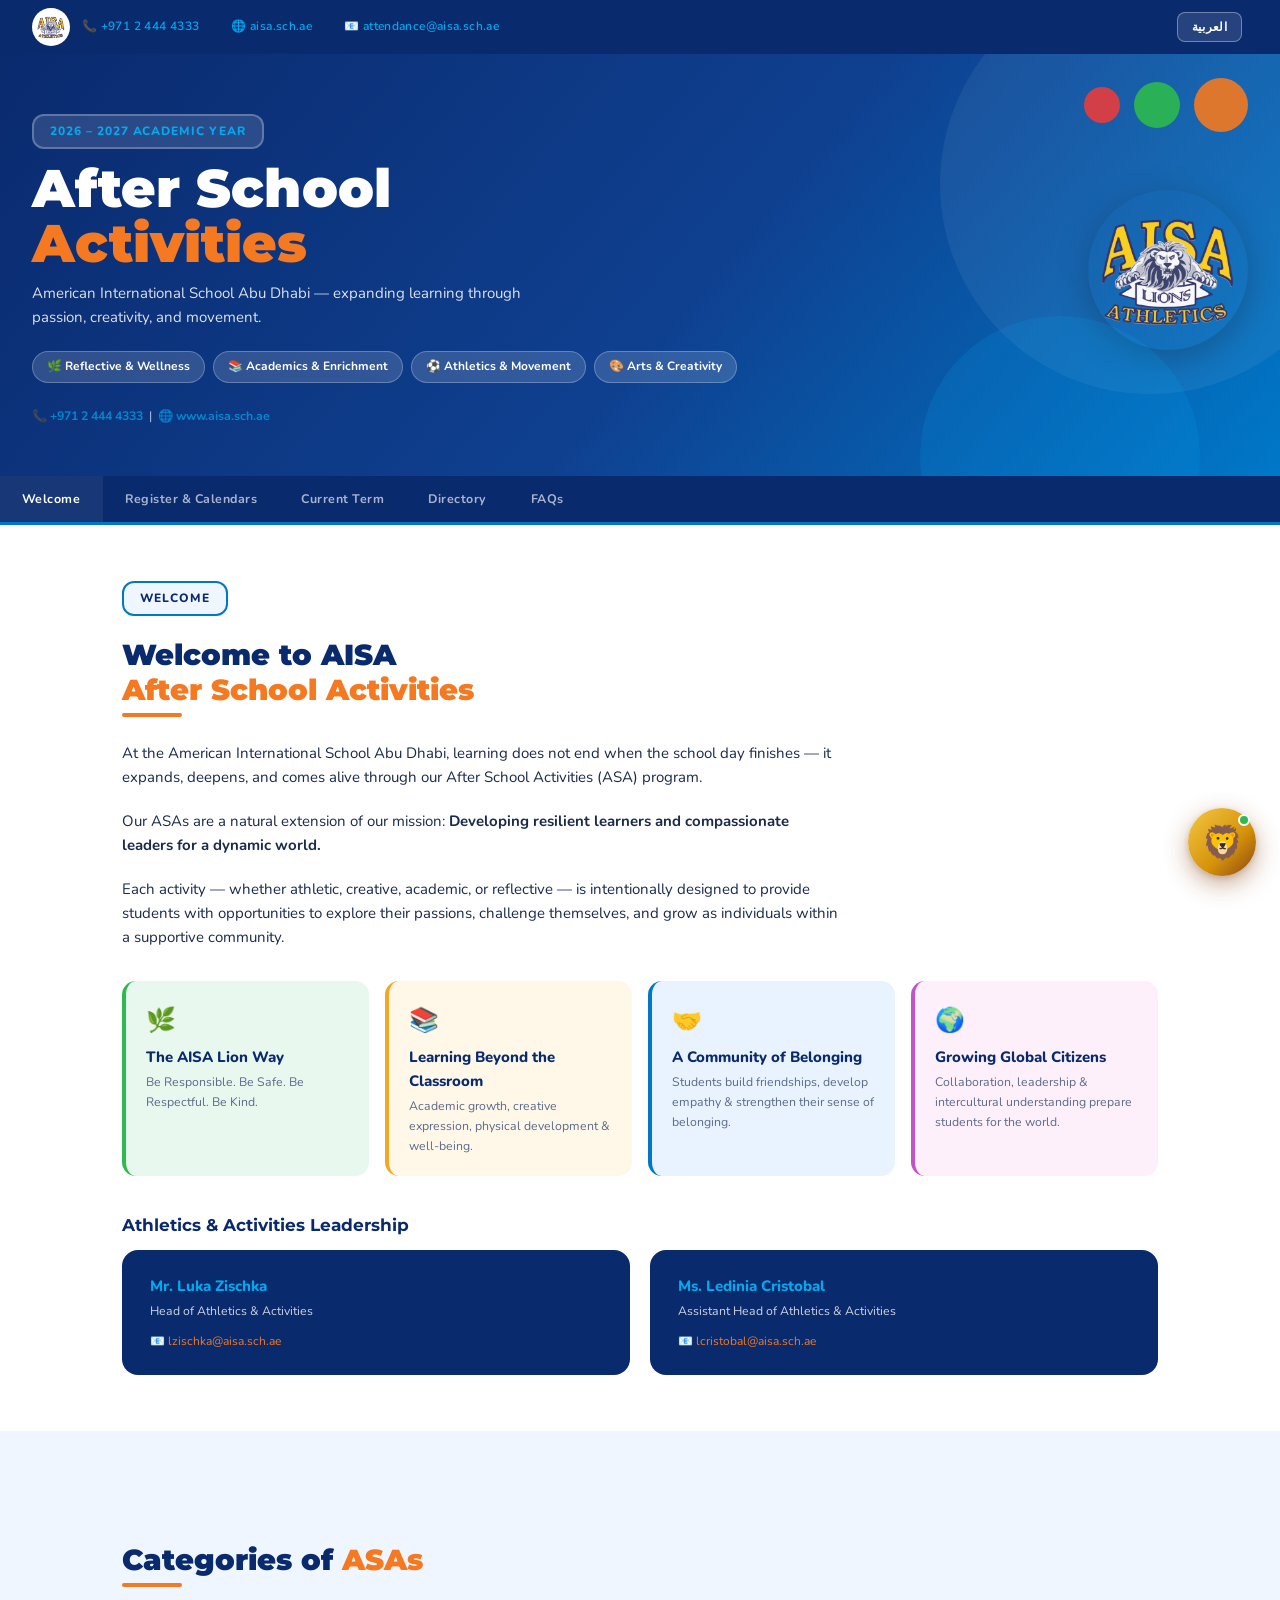
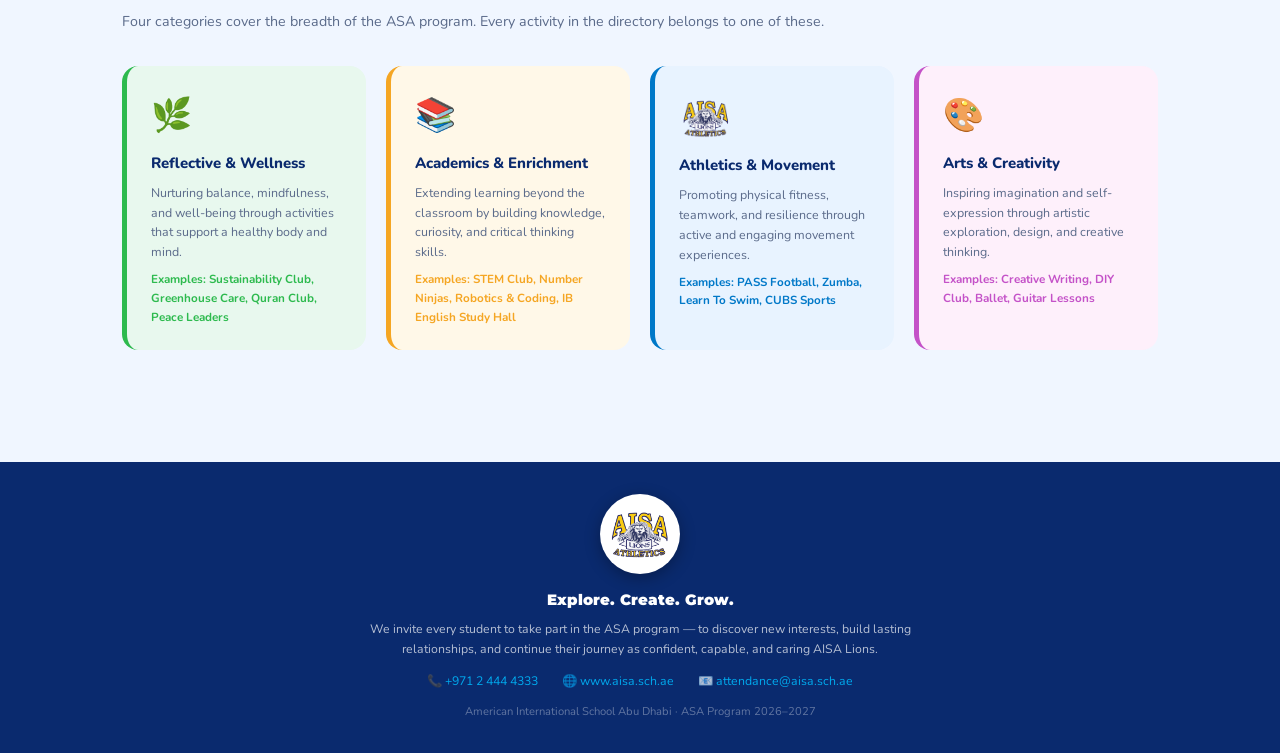
==== commit 65ecf7f4: "Update calendar no-ASA dates, rename tab, remove PDF button, rebrand chatbot as Leo - Autumn: add no" ====
--- a/index.html
+++ b/index.html
@@ -19,7 +19,6 @@
       <span>📧 <a href="mailto:attendance@aisa.sch.ae">attendance@aisa.sch.ae</a></span>
     </div>
   </div>
-  <button class="save-btn" onclick="window.print()" data-i18n="save_pdf">🖨️ Save as PDF</button>
 </div>
 
 <!-- ═══ HERO ═══ -->
@@ -52,7 +51,7 @@
 <!-- ═══ NAV ═══ -->
 <nav class="nav-tabs no-print">
   <a href="index.html" data-page="index.html" data-i18n="nav_welcome">Welcome</a>
-  <a href="about-asas.html" data-page="about-asas.html" data-i18n="nav_about">About &amp; Registration</a>
+  <a href="about-asas.html" data-page="about-asas.html" data-i18n="nav_about">Register &amp; Calendars</a>
   <a href="terms.html" data-page="terms.html" data-i18n="nav_terms">Current Term</a>
   <a href="directory.html" data-page="directory.html" data-i18n="nav_directory">Directory</a>
   <a href="faqs.html" data-page="faqs.html" data-i18n="nav_faqs">FAQs</a>
--- a/styles.css
+++ b/styles.css
@@ -205,6 +205,7 @@
 html[dir="rtl"] .cal-fact.reg{border-right-color:var(--orange)}
 html[dir="rtl"] .cal-fact.asa{border-right-color:var(--wellness-accent)}
 html[dir="rtl"] .cal-fact.break{border-right-color:#dc2626}
+html[dir="rtl"] .cal-fact.comm{border-right-color:#7c3aed}
 html[dir="rtl"] .cat-modal-item.wellness,
 html[dir="rtl"] .cat-modal-item.academic,
 html[dir="rtl"] .cat-modal-item.athletic,
@@ -325,6 +326,11 @@
   transition:box-shadow .2s;
 }
 .step:hover{box-shadow:0 6px 24px rgba(0,120,200,.12)}
+.steps .step:nth-child(1){background:#edf4ff}
+.steps .step:nth-child(2){background:#edfcf2}
+.steps .step:nth-child(3){background:#fffce8}
+.steps .step:nth-child(4){background:#fff5ec}
+.steps .step:nth-child(5){background:#f5eeff}
 .step-num{
   width:36px;height:36px;background:var(--blue);color:#fff;
   border-radius:50%;display:flex;align-items:center;justify-content:center;
@@ -372,6 +378,7 @@
 .cal-fact.reg{border-left-color:var(--orange)}
 .cal-fact.asa{border-left-color:var(--wellness-accent)}
 .cal-fact.break{border-left-color:#dc2626}
+.cal-fact.comm{border-left-color:#7c3aed}
 .cal-months{
   display:grid;grid-template-columns:repeat(auto-fit,minmax(230px,1fr));gap:16px;
 }
@@ -425,6 +432,8 @@
 .cal-legend i.reg{background:#fff3e0;box-shadow:inset 0 0 0 2px var(--orange);border-color:transparent}
 .cal-legend i.asa{background:#e8f8ee;border-color:#cfe8d7}
 .cal-legend i.noasa{background:#ffe8e8;border-color:#f3cccc}
+.cal-day.comm{background:#f3e8ff;color:#7c3aed;box-shadow:inset 0 0 0 2px #c4b5fd;font-weight:800}
+.cal-legend i.comm{background:#f3e8ff;border-color:#c4b5fd}
 .next-reg-banner{
   background:linear-gradient(130deg,var(--navy) 0%,#0f4090 55%,var(--blue) 100%);
   color:#fff;border-radius:14px;padding:16px 20px;margin-bottom:20px;
@@ -713,12 +722,11 @@
 @media print{.chatbot-launcher,.chatbot-panel{display:none!important}}
 
 /* ═══════════════════════════════════════
-   ANIMATED LION (chatbot avatar)
+   LEO EMOJI (chatbot avatar)
 ═══════════════════════════════════════ */
 .chatbot-launcher.lion-launcher{
   background:linear-gradient(135deg,#F5C842 0%,#D4920A 60%,#8B4513 100%);
   box-shadow:0 8px 24px rgba(139,69,19,.45),0 2px 6px rgba(0,0,0,.15);
-  padding:0;overflow:visible;
   width:68px;height:68px;
   animation:lion-float 3.2s ease-in-out infinite;
 }
@@ -726,51 +734,24 @@
   transform:translateY(-3px) scale(1.08);
   box-shadow:0 14px 32px rgba(139,69,19,.55);
 }
-.chatbot-launcher.lion-launcher:hover .lion-face{
-  animation:lion-wiggle .6s ease-in-out;
-}
-.lion-face{
-  width:100%;height:100%;display:block;
-  filter:drop-shadow(0 2px 3px rgba(0,0,0,.15));
-}
-.lion-face .lion-mouth-closed,
-.lion-face .lion-mouth-open{
-  transition:opacity .08s linear;
-}
-.lion-face.talking{
-  animation:lion-head-nod .32s ease-in-out infinite alternate;
-}
-
-/* Idle breath + subtle mane shimmer */
+.leo-emoji{
+  font-size:2.2rem;line-height:1;display:block;
+}
 @keyframes lion-float{
-  0%,100%{transform:translateY(0) rotate(0deg)}
-  50%    {transform:translateY(-4px) rotate(-1.5deg)}
-}
-@keyframes lion-wiggle{
-  0%,100%{transform:rotate(0deg)}
-  25%    {transform:rotate(-6deg)}
-  75%    {transform:rotate(6deg)}
-}
-@keyframes lion-head-nod{
-  from{transform:translateY(0)}
-  to  {transform:translateY(1.5px) rotate(1deg)}
-}
-
-/* Lion in the panel header (small) */
+  0%,100%{transform:translateY(0)}
+  50%    {transform:translateY(-4px)}
+}
+
+/* Leo in the panel header */
 .chatbot-title-lion{
-  display:inline-flex;width:34px;height:34px;
-  border-radius:50%;
+  display:inline-flex;align-items:center;justify-content:center;
+  width:34px;height:34px;border-radius:50%;
   background:linear-gradient(135deg,#F5C842,#D4920A);
-  padding:2px;flex-shrink:0;
+  font-size:1.35rem;line-height:1;flex-shrink:0;
   box-shadow:0 2px 6px rgba(0,0,0,.2);
 }
-.chatbot-title-lion .lion-face{width:100%;height:100%}
 .chatbot-head .chatbot-title{gap:10px}
-
-/* Ensure dot stays visible on top of the SVG launcher */
 .chatbot-launcher .chatbot-dot{z-index:2}
-
-@media print{.lion-face{display:none}}
 
 /* ═══════════════════════════════════════
    DIRECTORY INFO BUTTON (categories ref)
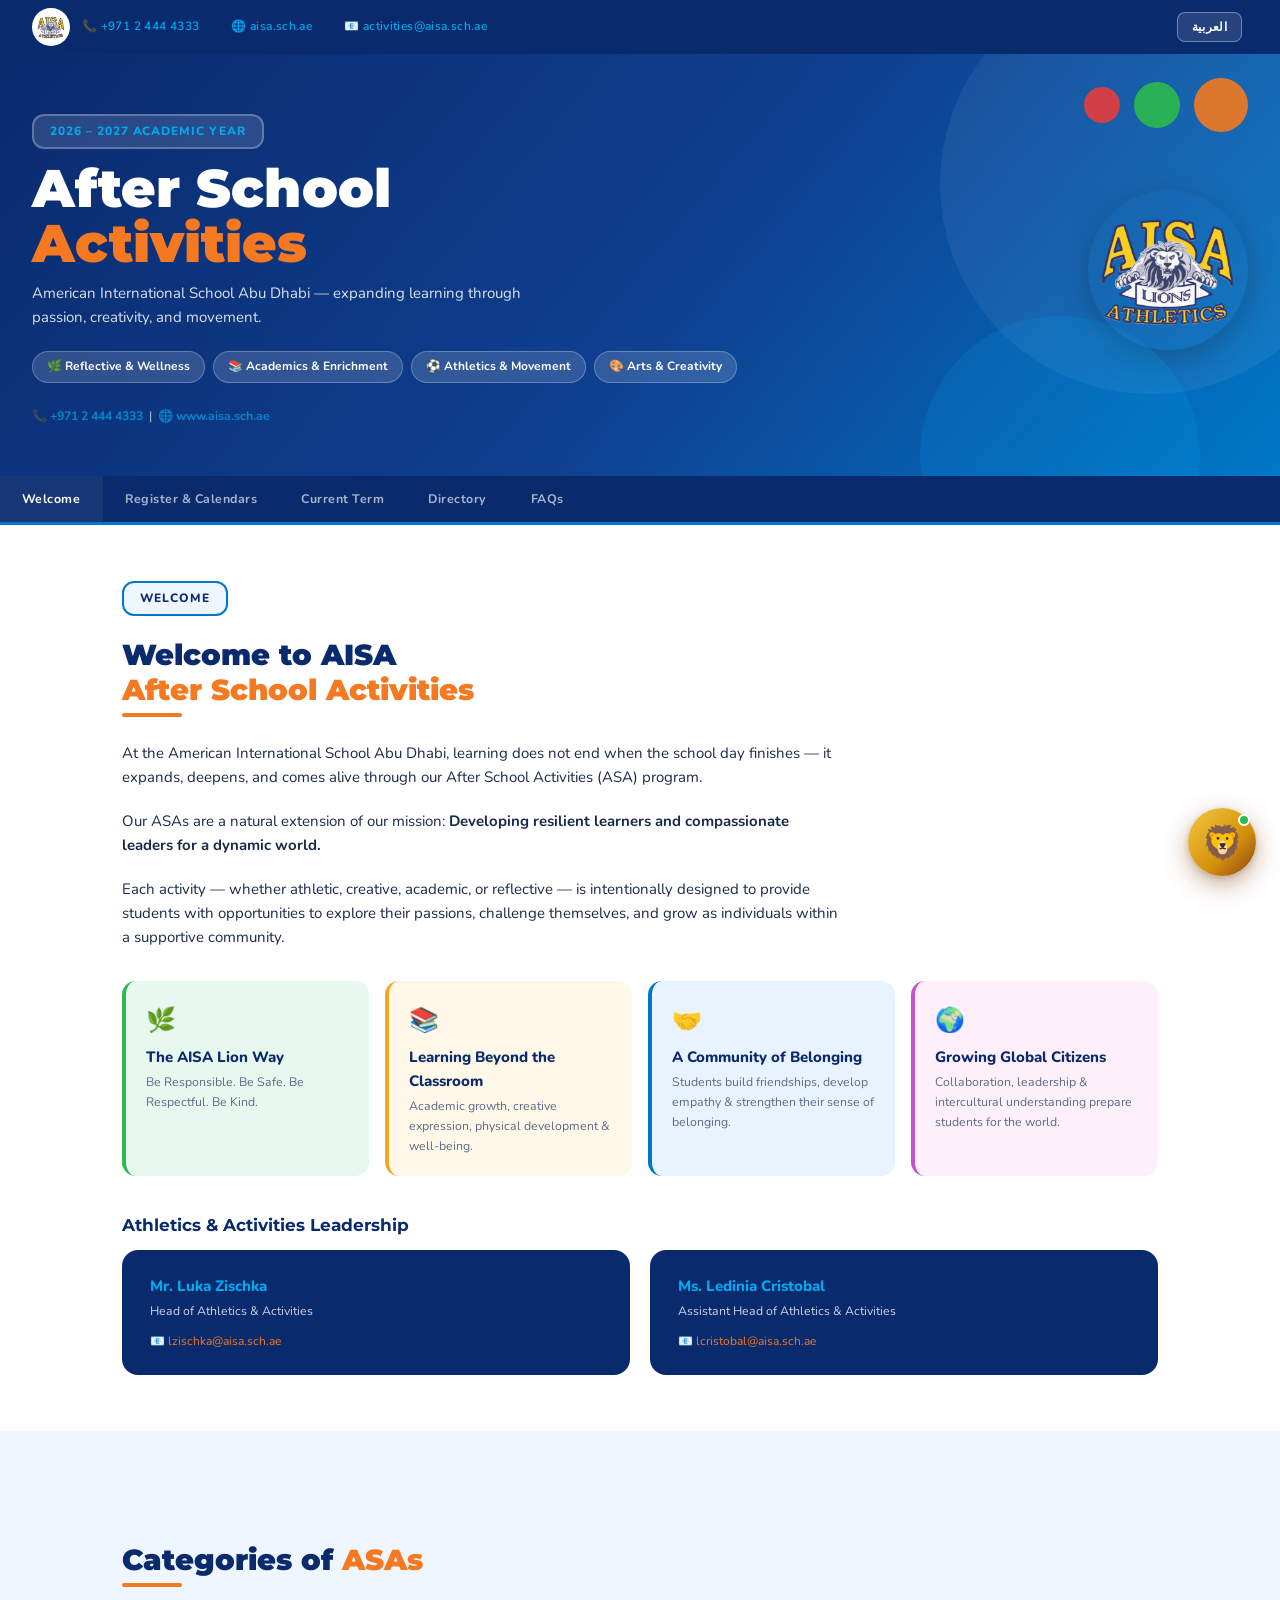
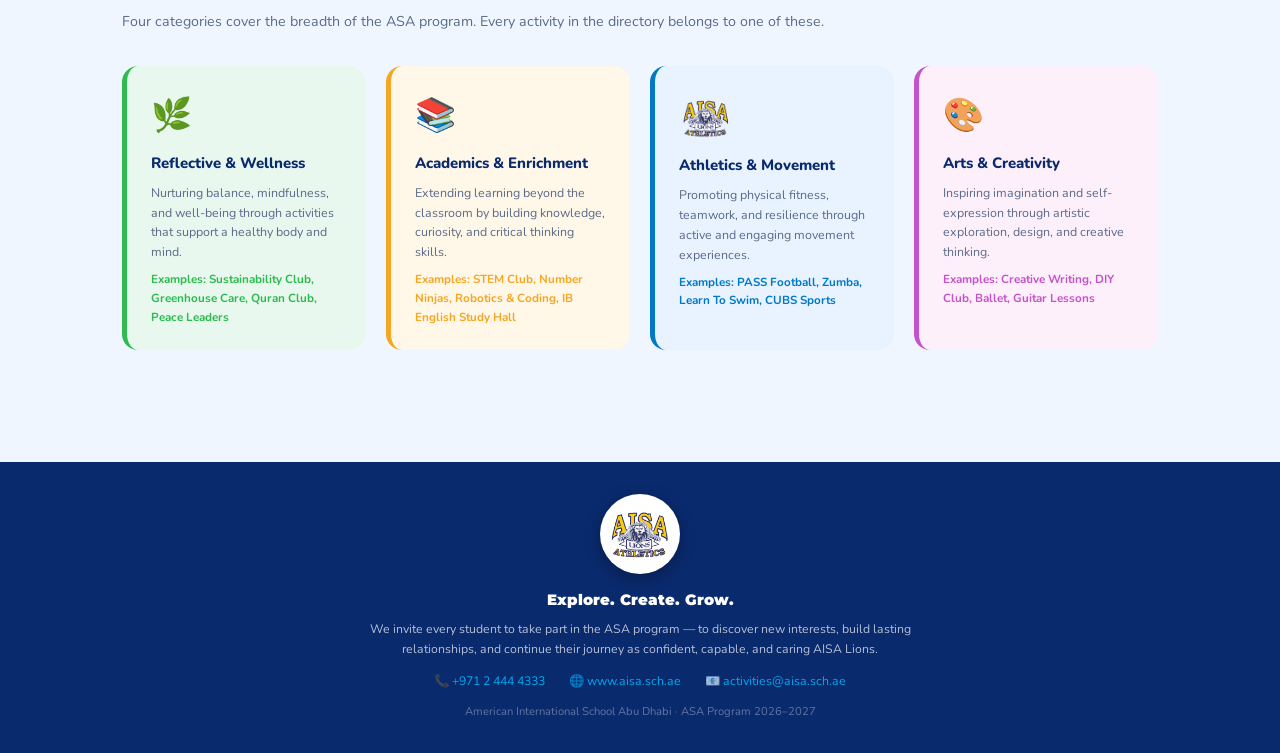
==== commit 76a8ea3c: "Update ASA directory contacts, add season emoji, new offerings - Add hyperlinked general-inquiry ema" ====
--- a/index.html
+++ b/index.html
@@ -5,7 +5,7 @@
 <meta name="viewport" content="width=device-width, initial-scale=1.0"/>
 <title>AISA After School Activities 2026–2027 — Welcome</title>
 <link href="https://fonts.googleapis.com/css2?family=Nunito:wght@400;600;700;800;900&family=Montserrat:wght@700;800;900&display=swap" rel="stylesheet"/>
-<link rel="stylesheet" href="styles.css"/>
+<link rel="stylesheet" href="styles.css?v=202606231009"/>
 </head>
 <body>
 
@@ -16,7 +16,7 @@
     <div class="contact" style="display:flex;gap:16px;flex-wrap:wrap;font-size:.8rem">
       <span>📞 <a href="tel:+97124444333">+971 2 444 4333</a></span>
       <span>🌐 <a href="https://www.aisa.sch.ae/" target="_blank">aisa.sch.ae</a></span>
-      <span>📧 <a href="mailto:attendance@aisa.sch.ae">attendance@aisa.sch.ae</a></span>
+      <span>📧 <a href="mailto:activities@aisa.sch.ae">activities@aisa.sch.ae</a></span>
     </div>
   </div>
 </div>
@@ -163,11 +163,11 @@
   <div style="display:flex;justify-content:center;gap:24px;flex-wrap:wrap;margin-bottom:12px">
     <span>📞 <a href="tel:+97124444333">+971 2 444 4333</a></span>
     <span>🌐 <a href="https://www.aisa.sch.ae/" target="_blank">www.aisa.sch.ae</a></span>
-    <span>📧 <a href="mailto:attendance@aisa.sch.ae">attendance@aisa.sch.ae</a></span>
+    <span>📧 <a href="mailto:activities@aisa.sch.ae">activities@aisa.sch.ae</a></span>
   </div>
   <div style="opacity:.5;font-size:.75rem" data-i18n="footer_copy">American International School Abu Dhabi · ASA Program 2026–2027</div>
 </footer>
 
-<script src="script.js"></script>
+<script src="script.js?v=202606231009"></script>
 </body>
 </html>
